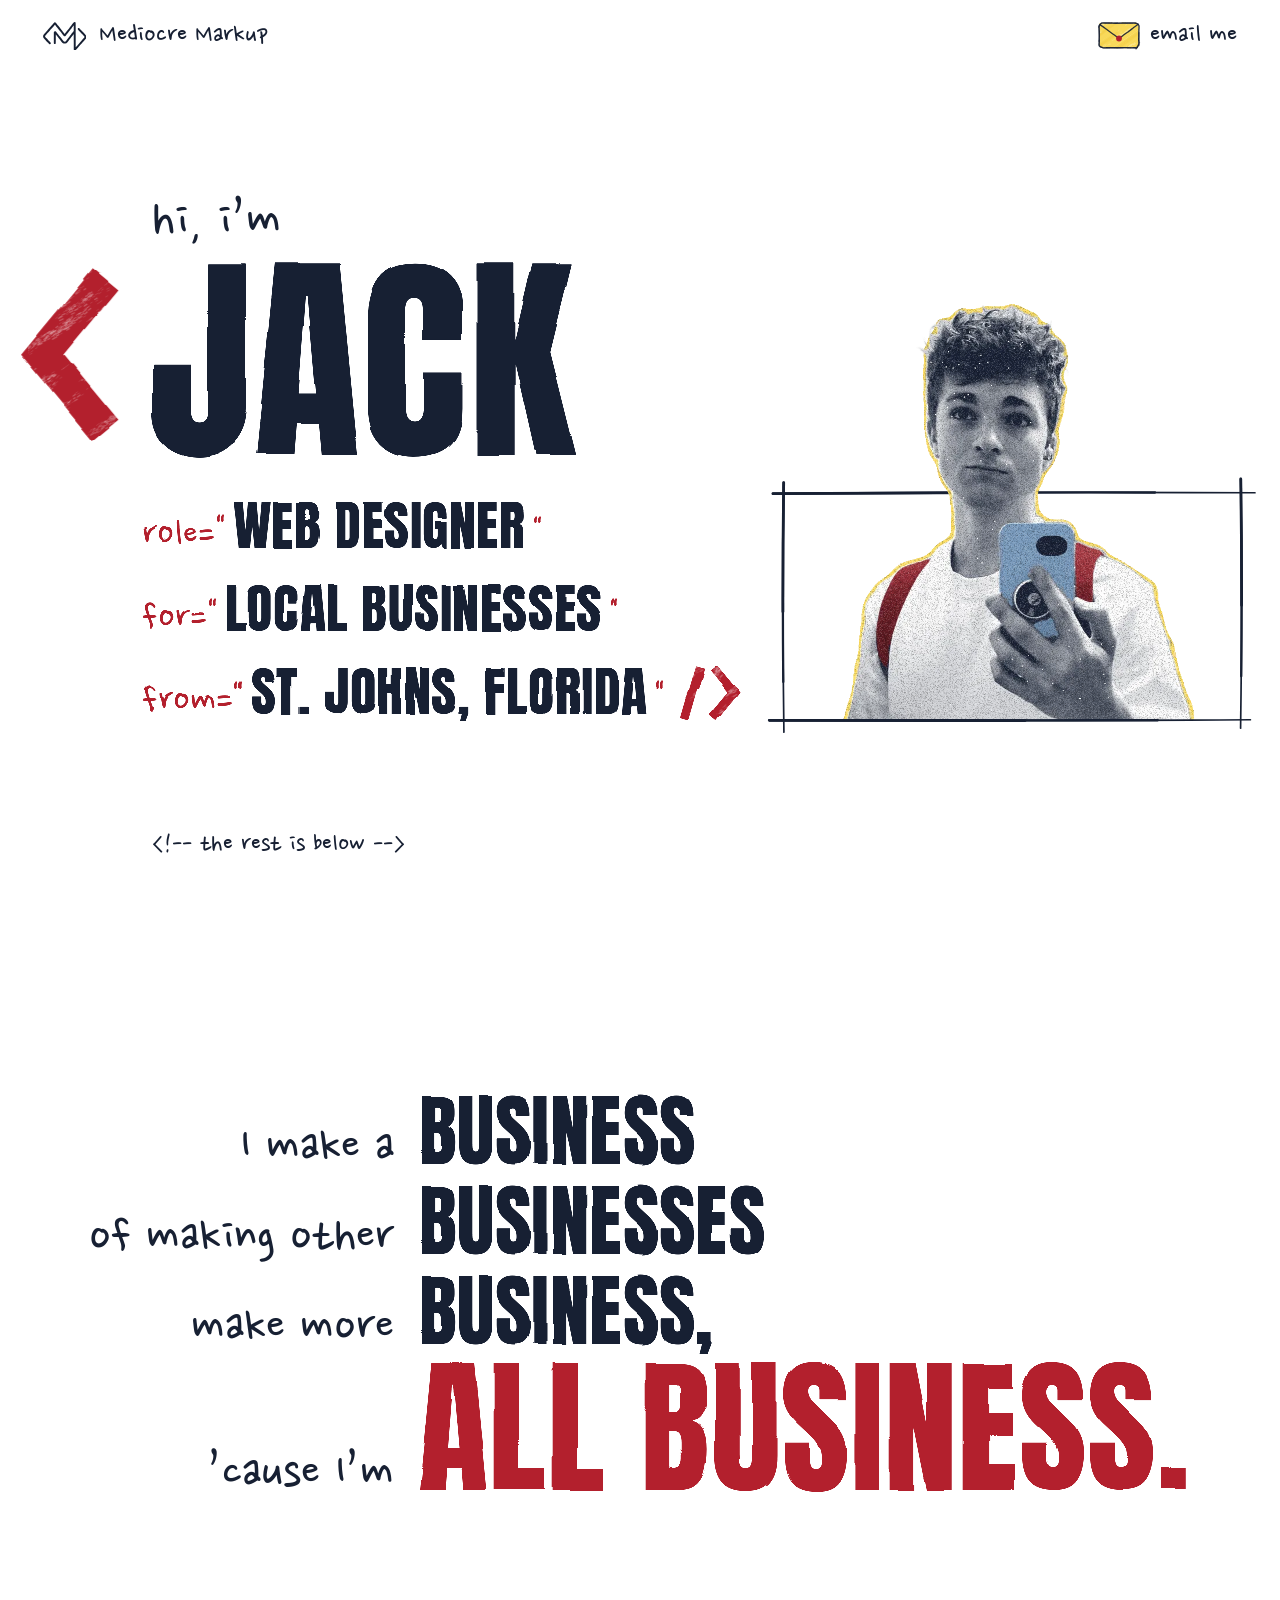
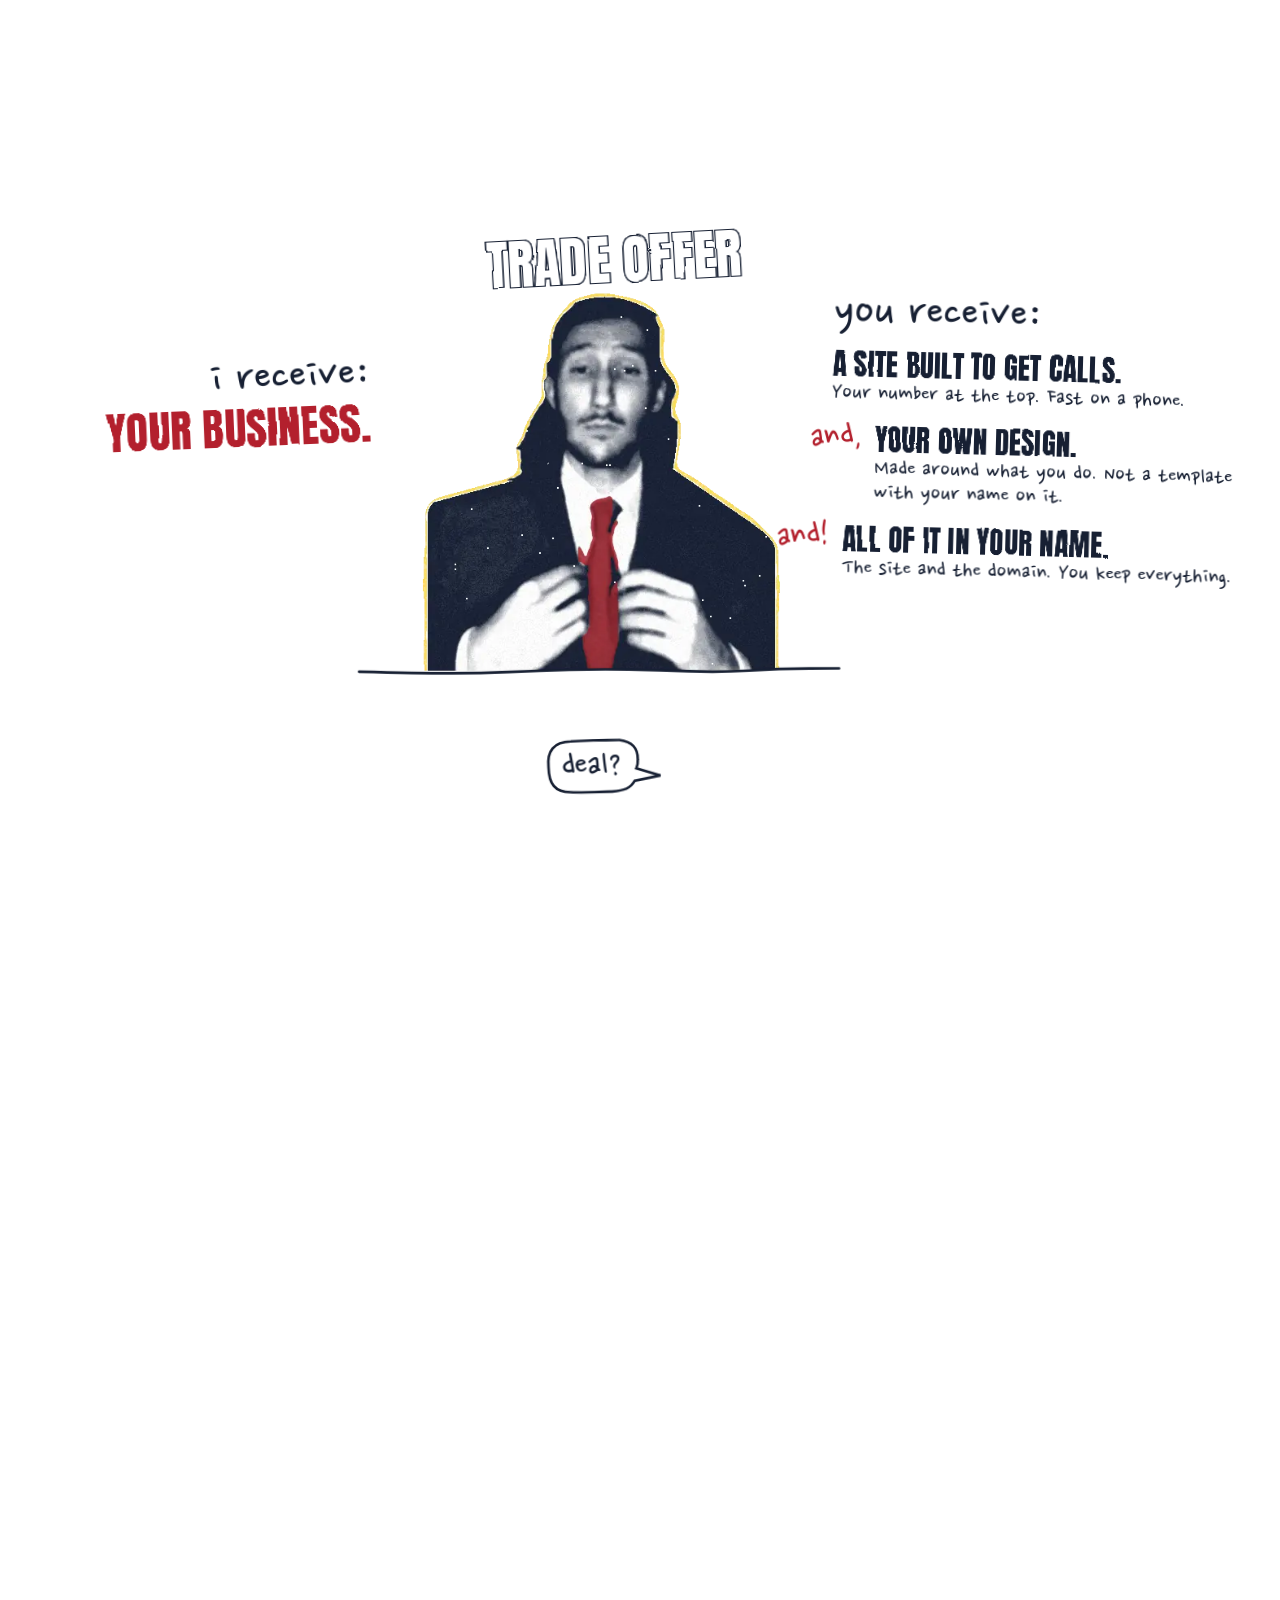
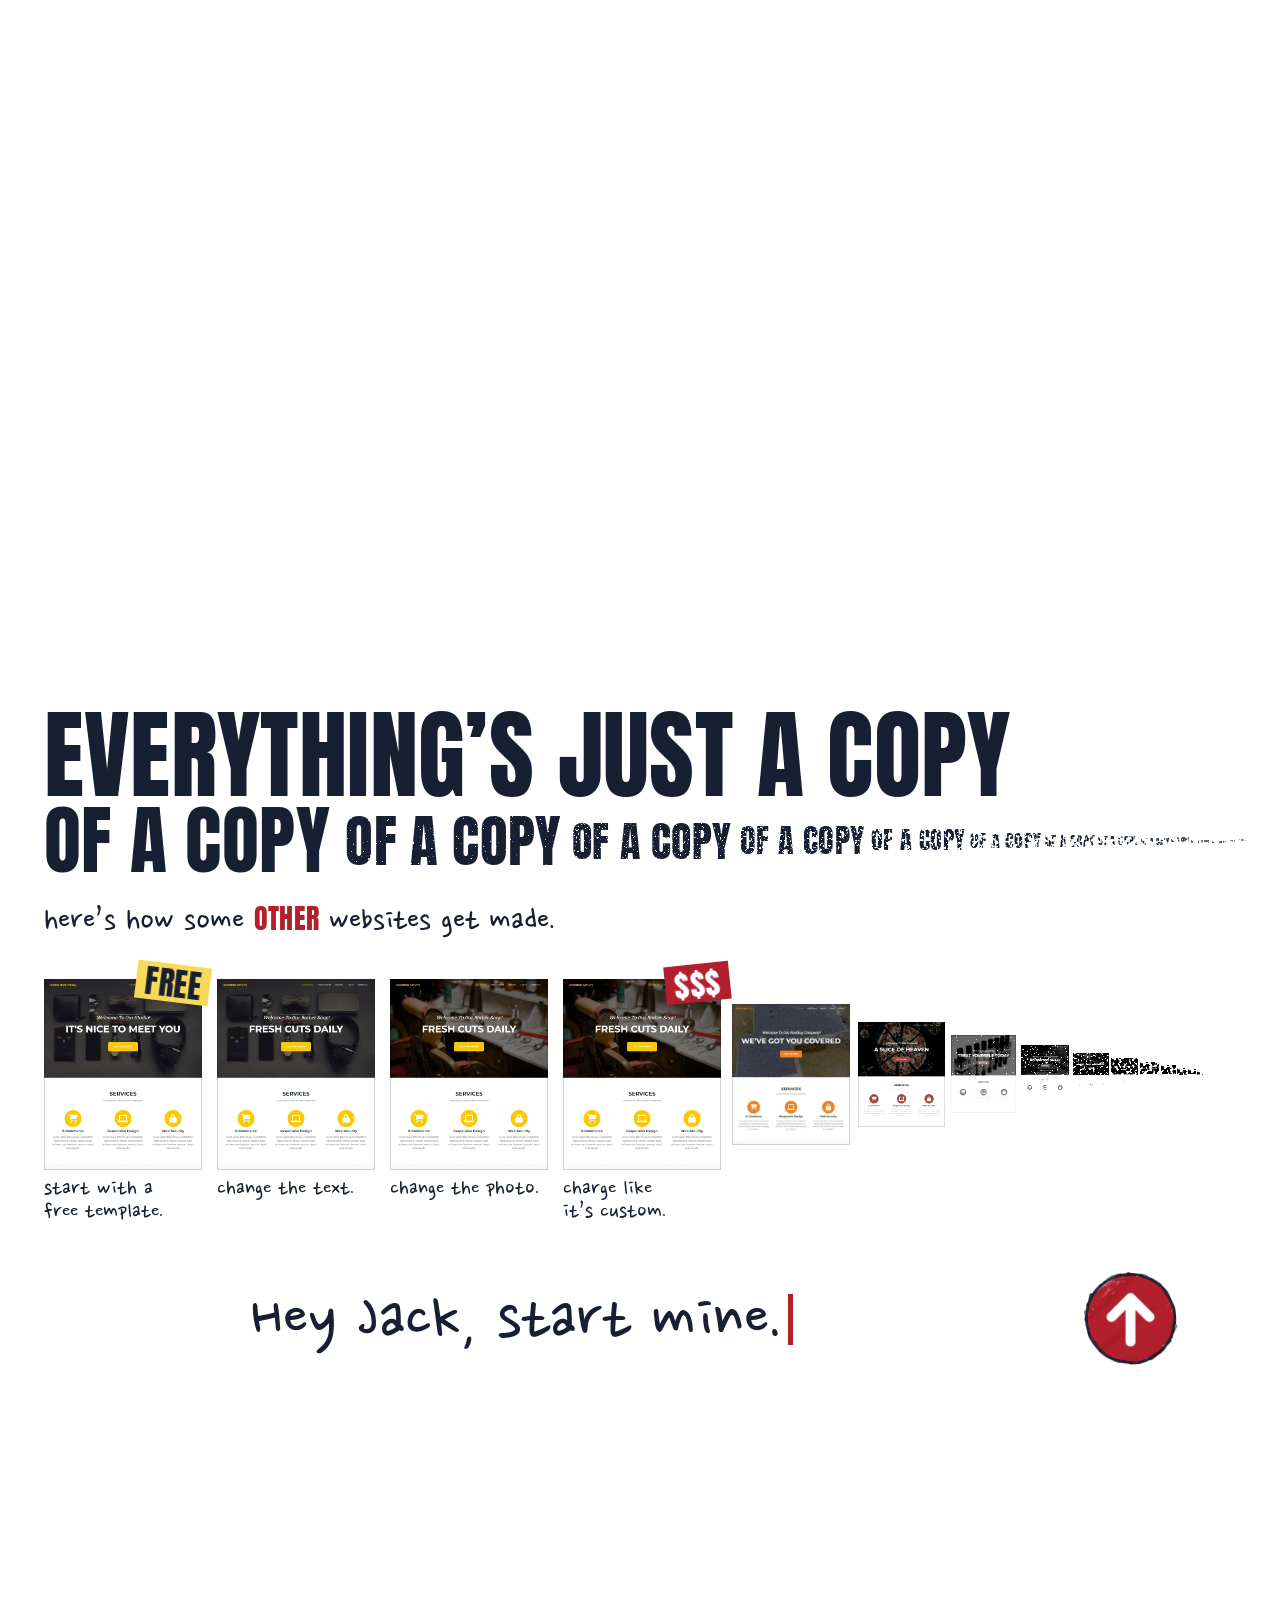
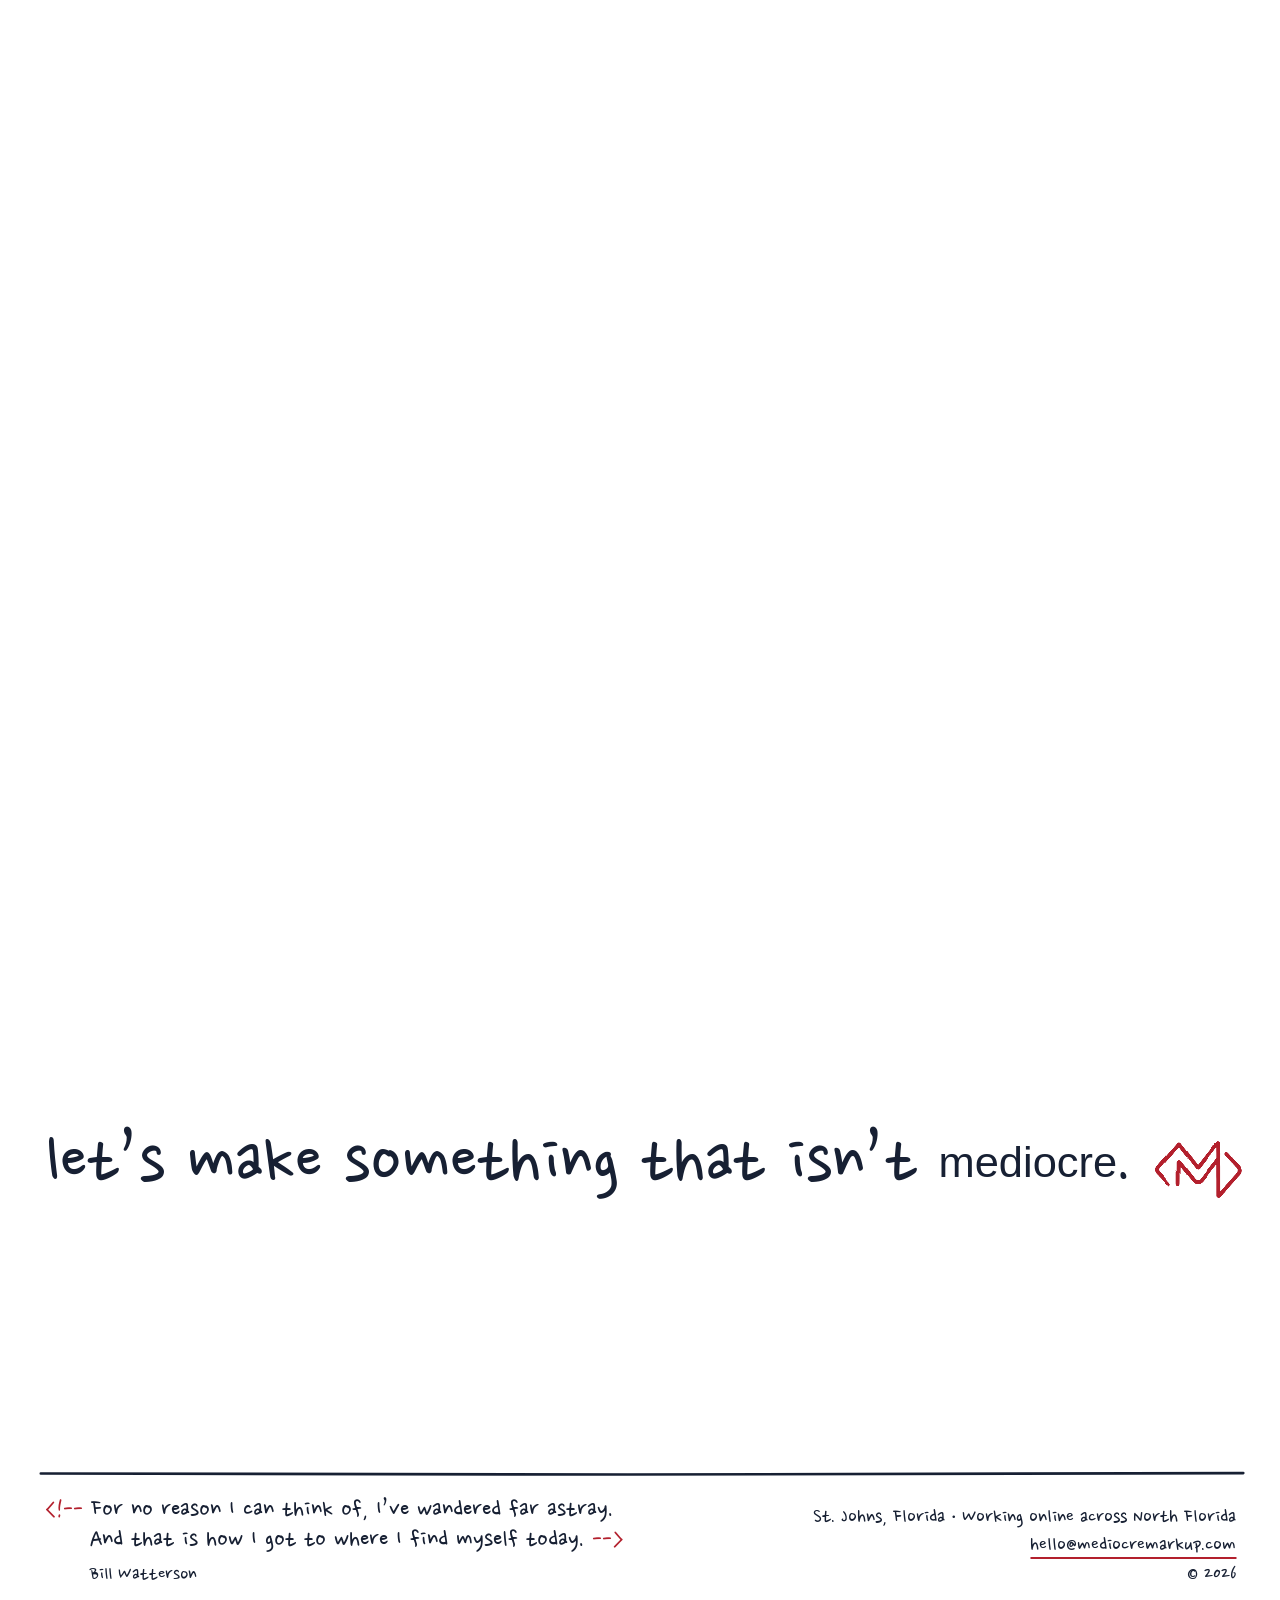
==== index.html @ e02f328e "The phone pushes the copy scene or a pile of templates off; a phone is let go sooner; scuba mask on " ====
<!doctype html>
<!-- Written by tools/build-site.mjs from design/previews/round9-page/. Change the page there and run the tool again; do not edit this file. -->
<html lang="en">
<head>
<meta charset="utf-8">
<meta name="viewport" content="width=device-width, initial-scale=1">
<meta name="theme-color" content="#ffffff">
<link rel="icon" type="image/png" sizes="32x32" href="assets/brand/favicon-32x32.png">
<link rel="icon" type="image/png" sizes="16x16" href="assets/brand/favicon-16x16.png">
<link rel="apple-touch-icon" href="apple-touch-icon.png">
<title>Web Design in St. Johns, FL | Mediocre Markup</title>
<meta name="description" content="I’m Jack, a web designer in St. Johns, FL. I build custom websites for businesses across North Florida, including Fruit Cove, Mandarin and St. Augustine.">
<!-- seo:start · managed by the seo skill: edit seo.config.json and rerun apply.mjs, not these lines -->
<link rel="canonical" href="https://mediocremarkup.com/">
<meta property="og:type" content="website">
<meta property="og:site_name" content="Mediocre Markup">
<meta property="og:title" content="Web Design in St. Johns, FL | Mediocre Markup">
<meta property="og:description" content="I’m Jack, a web designer in St. Johns, FL. I build custom websites for businesses across North Florida, including Fruit Cove, Mandarin and St. Augustine.">
<meta property="og:url" content="https://mediocremarkup.com/">
<meta property="og:locale" content="en_US">
<meta property="og:image" content="https://mediocremarkup.com/assets/brand/share.jpg">
<meta property="og:image:width" content="1200">
<meta property="og:image:height" content="630">
<meta property="og:image:alt" content="The Mediocre Markup logo on blue, with the words: websites for local businesses">
<meta name="twitter:card" content="summary_large_image">
<script type="application/ld+json">
{
  "@context": "https://schema.org",
  "@type": "Organization",
  "@id": "https://mediocremarkup.com/#business",
  "name": "Mediocre Markup",
  "url": "https://mediocremarkup.com/",
  "description": "Mediocre Markup is Jack's one-person web design studio in St. Johns, Florida, building custom websites online for businesses across North Florida.",
  "email": "hello@mediocremarkup.com",
  "address": {
    "@type": "PostalAddress",
    "addressLocality": "St. Johns",
    "addressRegion": "FL",
    "addressCountry": "US"
  },
  "areaServed": [
    "St. Johns, FL",
    "Fruit Cove, FL",
    "Mandarin, Jacksonville, FL",
    "St. Augustine, FL",
    "North Florida"
  ],
  "founder": {
    "@type": "Person",
    "name": "Jack"
  },
  "logo": "https://mediocremarkup.com/assets/brand/logo.png",
  "image": "https://mediocremarkup.com/assets/brand/share.jpg"
}
</script>
<!-- seo:end -->

<script>(function(){var e=document.documentElement;e.classList.add("js");var a=matchMedia("(prefers-reduced-motion: reduce)").matches,t=/[?&]noloader\b/.test(location.search);try{var o=performance.getEntriesByType("navigation")[0];o&&o.type==="back_forward"&&(t=!0),sessionStorage.getItem("mm-noloader")==="1"&&(t=!0)}catch{}var r=!(o&&o.type==="back_forward")&&location.hash.length<2;if(r){try{history.scrollRestoration="manual"}catch{}scrollTo(0,0)}window.mmFresh=r;var s=/[?&]box=([a-z]+)/.exec(location.search);s&&e.setAttribute("data-box",s[1]);var c=/[?&]sketch=([a-z]+)/.exec(location.search);c&&e.setAttribute("data-sketch",c[1]),e.classList.add(a?"calm":"motion"),e.classList.add(!a&&!t?"loading":"ready"),!a&&!t&&e.classList.add("built");var i=document.querySelector('meta[name="theme-color"]');!a&&!t&&setTimeout(function(){window.mmUp||(e.classList.remove("loading"),e.classList.add("ready"),i&&(i.content="#ffffff"))},4e3)})();</script>
<link rel="preload" as="image" href="assets/hero/print/jack-print.webp" fetchpriority="high">
<link rel="preload" as="image" href="assets/hero/print/jack-shadow.webp">
<link rel="preload" as="font" type="font/woff2" href="assets/fonts/anton-latin.woff2" crossorigin>
<link rel="preload" as="font" type="font/woff2" href="assets/fonts/nanum-pen-script-latin.woff2" crossorigin>
<link rel="stylesheet" href="page.css?v=3b7d9b5ecb">
<script src="page.js?v=f39c1eee6c" defer></script>
<script type="application/ld+json">{"@context":"https://schema.org","@type":"WebSite","@id":"https://mediocremarkup.com/#website","url":"https://mediocremarkup.com/","name":"Mediocre Markup","inLanguage":"en-US","publisher":{"@id":"https://mediocremarkup.com/#business"}}</script>
</head>
<body>
<svg class="inks" width="0" height="0" aria-hidden="true" focusable="false"><defs><filter id="cr1" x="-8%" y="-12%" width="116%" height="124%" color-interpolation-filters="sRGB"><feTurbulence type="fractalNoise" baseFrequency=".024" numOctaves="2" seed="3" result="w"/><feDisplacementMap in="SourceGraphic" in2="w" scale="5" xChannelSelector="R" yChannelSelector="G" result="s"/><feImage class="tooth" x="0" y="0" width="220" height="220" preserveAspectRatio="none" result="t"/><feTile in="t" result="tt"/><feComposite in="tt" in2="s" operator="atop"/></filter><filter id="cr2" x="-8%" y="-12%" width="116%" height="124%" color-interpolation-filters="sRGB"><feTurbulence type="fractalNoise" baseFrequency=".024" numOctaves="2" seed="11" result="w"/><feDisplacementMap in="SourceGraphic" in2="w" scale="5" xChannelSelector="R" yChannelSelector="G" result="s"/><feImage class="tooth" x="-83" y="-47" width="220" height="220" preserveAspectRatio="none" result="t"/><feTile in="t" result="tt"/><feComposite in="tt" in2="s" operator="atop"/></filter><filter id="cr3" x="-8%" y="-12%" width="116%" height="124%" color-interpolation-filters="sRGB"><feTurbulence type="fractalNoise" baseFrequency=".024" numOctaves="2" seed="21" result="w"/><feDisplacementMap in="SourceGraphic" in2="w" scale="5" xChannelSelector="R" yChannelSelector="G" result="s"/><feImage class="tooth" x="-151" y="-112" width="220" height="220" preserveAspectRatio="none" result="t"/><feTile in="t" result="tt"/><feComposite in="tt" in2="s" operator="atop"/></filter><filter id="pm1" x="-4%" y="-12%" width="108%" height="124%" color-interpolation-filters="sRGB"><feTurbulence type="fractalNoise" baseFrequency=".024" numOctaves="1" seed="71" result="w"/><feDisplacementMap in="SourceGraphic" in2="w" scale="3.2" xChannelSelector="R" yChannelSelector="G" result="d"/><feGaussianBlur in="d" stdDeviation=".42" result="b"/><feComponentTransfer in="b"><feFuncA type="linear" slope="2" intercept="-.5"/></feComponentTransfer></filter><filter id="pm2" x="-4%" y="-12%" width="108%" height="124%" color-interpolation-filters="sRGB"><feTurbulence type="fractalNoise" baseFrequency=".024" numOctaves="1" seed="83" result="w"/><feDisplacementMap in="SourceGraphic" in2="w" scale="3.2" xChannelSelector="R" yChannelSelector="G" result="d"/><feGaussianBlur in="d" stdDeviation=".42" result="b"/><feComponentTransfer in="b"><feFuncA type="linear" slope="2" intercept="-.5"/></feComponentTransfer></filter><filter id="pm3" x="-4%" y="-12%" width="108%" height="124%" color-interpolation-filters="sRGB"><feTurbulence type="fractalNoise" baseFrequency=".024" numOctaves="1" seed="97" result="w"/><feDisplacementMap in="SourceGraphic" in2="w" scale="3.2" xChannelSelector="R" yChannelSelector="G" result="d"/><feGaussianBlur in="d" stdDeviation=".42" result="b"/><feComponentTransfer in="b"><feFuncA type="linear" slope="2" intercept="-.5"/></feComponentTransfer></filter><filter id="pn1" x="-6%" y="-10%" width="112%" height="120%" color-interpolation-filters="sRGB"><feTurbulence type="fractalNoise" baseFrequency=".013" numOctaves="1" seed="31" result="w"/><feDisplacementMap in="SourceGraphic" in2="w" scale="7" xChannelSelector="R" yChannelSelector="G" result="d"/><feGaussianBlur in="d" stdDeviation=".55" result="b"/><feComponentTransfer in="b"><feFuncA type="linear" slope="2.2" intercept="-.6"/></feComponentTransfer></filter><filter id="pn2" x="-6%" y="-10%" width="112%" height="120%" color-interpolation-filters="sRGB"><feTurbulence type="fractalNoise" baseFrequency=".013" numOctaves="1" seed="47" result="w"/><feDisplacementMap in="SourceGraphic" in2="w" scale="7" xChannelSelector="R" yChannelSelector="G" result="d"/><feGaussianBlur in="d" stdDeviation=".55" result="b"/><feComponentTransfer in="b"><feFuncA type="linear" slope="2.2" intercept="-.6"/></feComponentTransfer></filter><filter id="pn3" x="-6%" y="-10%" width="112%" height="120%" color-interpolation-filters="sRGB"><feTurbulence type="fractalNoise" baseFrequency=".013" numOctaves="1" seed="59" result="w"/><feDisplacementMap in="SourceGraphic" in2="w" scale="7" xChannelSelector="R" yChannelSelector="G" result="d"/><feGaussianBlur in="d" stdDeviation=".55" result="b"/><feComponentTransfer in="b"><feFuncA type="linear" slope="2.2" intercept="-.6"/></feComponentTransfer></filter><filter id="g1" x="-3%" y="-12%" width="106%" height="124%" color-interpolation-filters="sRGB"><feTurbulence type="fractalNoise" baseFrequency=".6" numOctaves="2" seed="4" result="n"/><feColorMatrix in="n" type="matrix" values="0 0 0 0 0 0 0 0 0 0 0 0 0 0 0 12 0 0 0 -8.7" result="m"/><feComposite in="SourceGraphic" in2="m" operator="out"/></filter><filter id="g2" x="-3%" y="-12%" width="106%" height="124%" color-interpolation-filters="sRGB"><feTurbulence type="fractalNoise" baseFrequency=".52" numOctaves="2" seed="9" result="n"/><feColorMatrix in="n" type="matrix" values="0 0 0 0 0 0 0 0 0 0 0 0 0 0 0 12 0 0 0 -7.9" result="m"/><feComposite in="SourceGraphic" in2="m" operator="out"/></filter><filter id="g3" x="-3%" y="-12%" width="106%" height="124%" color-interpolation-filters="sRGB"><feTurbulence type="fractalNoise" baseFrequency=".45" numOctaves="2" seed="15" result="n"/><feColorMatrix in="n" type="matrix" values="0 0 0 0 0 0 0 0 0 0 0 0 0 0 0 12 0 0 0 -7.2" result="m"/><feComposite in="SourceGraphic" in2="m" operator="out"/></filter><filter id="g4" x="-3%" y="-12%" width="106%" height="124%" color-interpolation-filters="sRGB"><feTurbulence type="fractalNoise" baseFrequency=".38" numOctaves="2" seed="22" result="n"/><feColorMatrix in="n" type="matrix" values="0 0 0 0 0 0 0 0 0 0 0 0 0 0 0 12 0 0 0 -6.6" result="m"/><feComposite in="SourceGraphic" in2="m" operator="out"/></filter><filter id="g5" x="-3%" y="-12%" width="106%" height="124%" color-interpolation-filters="sRGB"><feTurbulence type="fractalNoise" baseFrequency=".32" numOctaves="2" seed="30" result="n"/><feColorMatrix in="n" type="matrix" values="0 0 0 0 0 0 0 0 0 0 0 0 0 0 0 12 0 0 0 -6.0" result="m"/><feComposite in="SourceGraphic" in2="m" operator="out"/></filter><filter id="g6" x="-3%" y="-12%" width="106%" height="124%" color-interpolation-filters="sRGB"><feTurbulence type="fractalNoise" baseFrequency=".27" numOctaves="2" seed="37" result="n"/><feColorMatrix in="n" type="matrix" values="0 0 0 0 0 0 0 0 0 0 0 0 0 0 0 12 0 0 0 -5.4" result="m"/><feComposite in="SourceGraphic" in2="m" operator="out"/></filter></defs></svg>
<div class="loader" hidden aria-hidden="true">
  <div class="ld-sketch"></div>
  <div class="ld-blank"></div>
</div>
<svg class="ld-edge" aria-hidden="true" focusable="false"><path/><path/></svg>

<header class="bar">
  <a class="brand" href="#top" aria-label="Mediocre Markup"><svg class="mark" viewBox="-1 -2 1151 757" aria-hidden="true" focusable="false"><path fill="currentColor" fill-rule="evenodd" d="M 824.7 1.9 C 817.2 4.8, 811.3 8.7, 807.5 13.2 C 804.4 17.0, 789.5 35.8, 761.6 71 C 756.6 77.3, 749.6 86.3, 746.0 91 C 742.4 95.6, 733.4 107.1, 726.0 116.5 C 718.5 125.9, 707.5 140.0, 701.5 147.9 C 691.1 161.3, 648.0 216.7, 605.9 270.6 C 595.6 283.7, 584.2 298.6, 580.4 303.7 C 573.3 313.1, 569.8 315.3, 568.2 311.2 C 567.9 310.2, 556.0 294.6, 541.9 276.5 C 527.8 258.3, 513.6 240.0, 510.3 235.8 C 507.1 231.6, 498.2 220.1, 490.5 210.3 C 482.8 200.6, 475.6 191.4, 474.5 189.9 C 473.4 188.4, 469.5 183.4, 465.9 178.8 C 454.8 164.6, 421.2 121.5, 404.5 100 C 395.7 88.7, 382.0 71.4, 373.9 61.5 C 365.9 51.6, 354.8 37.4, 349.3 29.9 C 338.2 15.0, 335.0 11.8, 327.1 8.2 C 322.6 6.1, 320.7 5.8, 315.1 6.2 C 303.5 7.0, 301.1 9.0, 273.5 40 C 265.9 48.5, 256.5 59.1, 252.5 63.5 C 245.8 70.9, 222.0 97.8, 210.5 111.0 C 207.7 114.1, 199.8 123.1, 193 131.0 C 186.1 138.8, 173.0 153.6, 164 163.8 C 140.2 190.4, 137.8 193.1, 123.5 209.5 C 116.3 217.6, 106.4 228.8, 101.5 234.4 C 87.0 250.5, 61.0 280.1, 35.4 309.6 C 6.2 343.2, 0.0 356.3, 1.3 381 C 2.4 403.1, 8.1 415.4, 25.9 434.3 C 29.6 438.2, 50.7 460.8, 72.9 484.5 C 95.1 508.1, 115.6 529.9, 118.4 533.0 C 150.6 568.1, 164.5 582.1, 169.8 584.7 C 186.7 593.0, 205.3 582.2, 206.6 563.5 C 207.3 554.3, 204.1 548.7, 189.9 534.2 C 183.6 527.7, 166.9 510.1, 152.8 495 C 138.7 479.8, 111.8 451.0, 93.1 431 C 54.7 389.9, 53.5 388.2, 53.5 376.5 C 53.5 371.2, 54.0 368.3, 55.7 365 C 57 362.5, 69.0 348.1, 82.5 333 C 96.0 317.8, 112.8 299.0, 119.8 291.0 C 126.7 283.1, 152.4 254.1, 176.9 226.5 C 201.3 199.0, 229.2 167.5, 238.8 156.5 C 256.8 135.9, 263.7 128.1, 282.0 107.4 C 287.8 100.8, 297.1 90.0, 302.7 83.3 C 308.4 76.6, 313.4 70.8, 313.9 70.5 C 315.7 69.4, 317.5 71.2, 326.0 82.5 C 343.9 106.1, 354.1 119.4, 372.5 142.5 C 383.0 155.7, 394.4 170.3, 398.0 175 C 401.5 179.6, 408.0 188.0, 412.4 193.6 C 424.4 208.7, 445.5 235.5, 458.6 252.5 C 465.0 260.7, 474.4 272.6, 479.3 279 C 484.3 285.3, 489.9 292.5, 491.9 295.1 C 511.7 320.8, 545.6 363.2, 548.6 366.1 C 560.9 378.0, 581.5 378.7, 594.6 367.6 C 596.3 366.1, 603.6 357.2, 610.8 347.7 C 631.6 320.3, 635.3 315.6, 650.9 296 C 663.0 280.6, 681.6 256.7, 690.4 245.1 C 691.5 243.6, 699.3 233.7, 707.8 223 C 716.2 212.2, 725.0 201.0, 727.3 198.1 C 735.5 187.5, 742.7 178.2, 755.6 162 C 777 135.0, 797.1 109.0, 803.8 99.7 C 807.3 94.9, 810.7 91.0, 811.3 91.0 C 812.2 91.0, 812.5 110.3, 812.5 164.2 L 812.5 237.5 806.4 244.5 C 803.1 248.3, 793.2 260.7, 784.5 272 C 764.9 297.1, 746.6 320.4, 740.1 328.5 C 737.5 331.8, 727.1 345.0, 717.0 358 C 707.0 370.9, 697.3 383.3, 695.6 385.5 C 693.8 387.7, 686.1 397.6, 678.5 407.5 C 643.3 453.1, 638.8 458.9, 618.4 484.5 C 593.1 516.3, 590.4 518.3, 572 518.4 C 559.6 518.4, 552.6 515.9, 545.1 508.6 C 541.5 505.2, 523.6 482.8, 502.8 455.8 C 497.7 449.1, 473.6 418.3, 452.3 391.3 C 444.0 380.8, 432.7 366.3, 427.2 359.3 C 421.8 352.2, 405.9 331.8, 392.0 314 C 378.0 296.1, 361.7 275.1, 355.8 267.3 C 342.8 250.4, 338.1 245.9, 330.6 243.1 C 314.1 236.9, 296.6 243.3, 289 258.4 L 285.5 265.2 285.1 410.3 C 284.9 513.6, 285.1 556.9, 285.9 560.6 C 287.5 567.6, 292.0 574.4, 297.6 578.0 C 301.9 580.7, 303.1 581, 310.7 581 C 323.1 581, 330.1 576.4, 335.3 565.0 C 337.4 560.5, 337.5 560.1, 337.7 445.5 C 337.8 377.9, 338.2 330.3, 338.8 329.7 C 339.3 329.2, 340.5 329.9, 341.8 331.6 C 343.0 333.2, 348.6 340.6, 354.2 348.1 C 359.9 355.6, 371.4 370.6, 380 381.5 C 388.5 392.4, 397.5 403.8, 400 407.0 C 402.4 410.2, 409.7 419.4, 416.1 427.6 C 458.7 481.9, 475.5 503.4, 486.7 518 C 503.8 540.2, 517.9 554.2, 528.5 559.6 C 543.7 567.5, 550.6 569.2, 567.5 569.7 C 586.2 570.2, 596.7 568.2, 610.6 561.5 C 627.6 553.2, 632.9 547.8, 666.6 505.3 C 690.7 474.8, 696.2 467.9, 705.7 455.2 C 711.0 448.2, 722.4 433.5, 731.2 422.5 C 755.1 392.4, 755.0 392.5, 767.1 377 C 773.3 369.0, 784.9 354.1, 792.8 344 C 800.8 333.8, 808.0 324.2, 808.9 322.7 C 809.7 321.2, 810.9 320.0, 811.5 320.0 C 812.1 320.0, 812.5 388.9, 812.6 524.7 C 812.6 717.5, 812.8 729.7, 814.4 733.5 C 821.4 749.4, 837.9 756.7, 853.7 750.8 C 858.3 749.1, 861.2 746.9, 868.0 740.1 C 876.1 732.0, 910.2 693.4, 937.8 661 C 952.2 644.2, 968.2 625.7, 983.6 608.0 C 989.6 601.2, 1000.8 588.3, 1008.5 579.4 C 1022.7 563.0, 1030.9 553.7, 1080.5 498.1 C 1132.6 439.5, 1130.8 441.6, 1136.9 431.0 C 1147.2 413.3, 1150.4 394.1, 1146.1 376.9 C 1141.8 360.0, 1135.3 350.2, 1109.8 322.8 C 1084.7 295.7, 1042.3 250.3, 1024.5 231.4 C 1006.3 212.2, 972.6 175.9, 966.2 168.8 C 953.8 155.1, 936.9 153.5, 925.7 165.0 C 922.3 168.6, 920.6 171.4, 919.4 175.6 C 915.9 187.6, 919.2 194.8, 937.0 213.4 C 943.8 220.6, 955.3 232.8, 962.5 240.5 C 982.0 261.4, 1038.3 321.3, 1063.9 348.3 C 1076.3 361.4, 1087.7 373.9, 1089.2 376.0 C 1097.8 388.0, 1096.7 402.6, 1086.2 415.1 C 1080.5 421.8, 1062.8 441.9, 1022 487.9 C 958.7 559.2, 937.4 583.5, 925.3 597.9 C 921.4 602.6, 914.2 611.0, 909.3 616.5 C 904.5 622.1, 892.9 635.2, 883.6 645.8 C 874.4 656.3, 866.1 665, 865.3 665 C 864.0 665, 863.9 625.3, 864.0 345.2 C 864.2 -3.3, 864.6 22.8, 858.6 12.6 C 852.7 2.5, 836.6 -2.5, 824.7 1.9"/></svg><span class="brand-name">Mediocre Markup</span></a>
  <a class="mail link" href="mailto:hello@mediocremarkup.com?subject=Free%20look%20at%20my%20site&amp;body=Hi%20Jack%2C%0A%0AMy%20business%3A%20%0AMy%20website%20(if%20I%20have%20one)%3A%20%0A">email me</a>
</header>

<main id="top">
  <section class="hero" data-scene>
    <div class="stage">
      <svg class="bracket b-open" viewBox="0 0 54 100" aria-hidden="true" focusable="false"><polyline points="48,3 9,50 48,97"/></svg>
      <h1 class="name"><span class="hi">hi, i’m</span> <span class="win"><span class="lt" style="--n:0">J</span><span class="lt" style="--n:1">a</span><span class="lt" style="--n:2">c</span><span class="lt" style="--n:3">k</span></span><span class="lede"> <span class="pre">i build</span> <span class="big"><span class="bl" style="--n:0">websites</span> <span class="bl" style="--n:1">for local</span> <span class="bl" style="--n:2">businesses</span></span> <span class="post"><span class="pl">in St. Johns,</span> <span class="pl">Florida.</span></span></span></h1>
      <ul class="attrs">
        <li style="--n:0"><span class="k" aria-hidden="true">role=</span><span class="q" aria-hidden="true">"</span><span class="v">web designer</span><span class="q" aria-hidden="true">"</span></li>
        <li style="--n:1"><span class="k" aria-hidden="true">for=</span><span class="q" aria-hidden="true">"</span><span class="v" data-swap="personal brands|your portfolio|local artists|side hustles">local businesses</span><span class="q" aria-hidden="true">"</span></li>
        <li style="--n:2"><span class="k" aria-hidden="true">from=</span><span class="q" aria-hidden="true">"</span><span class="v">St. Johns, Florida</span><span class="q" aria-hidden="true">"</span><span class="shut" aria-hidden="true"><svg class="bracket b-slash" viewBox="0 0 40 100" aria-hidden="true" focusable="false"><line x1="34" y1="1" x2="6" y2="99"/></svg><svg class="bracket b-gt" viewBox="0 0 54 100" aria-hidden="true" focusable="false"><polyline points="6,3 45,50 6,97"/></svg></span></li>
      </ul>
      <div class="pair">
        <span class="below" aria-hidden="true"><span class="bw"><span>the rest</span> <span>is below</span></span><svg class="pen" viewBox="0 0 60 140" focusable="false"><path class="sh" pathLength="1" data-boil d="M34 7C41 48 23 86 30 129"/><path class="hd" pathLength="1" data-boil d="M43.3 106.7C38.3 113.8 33.9 121.2 30 129C23 123.8 16.4 118.2 10.3 112"/></svg></span>
        <span class="frame" aria-hidden="true"><span class="fr-cr"></span><svg class="fr-ln fr-back" viewBox="0 0 100 100" preserveAspectRatio="none" focusable="false"><g class="h"><path d="M-2.2 0.3Q48 -0.5 103 -0.1"/><path class="m" d="M-2.2 0.3Q37.96 -0.34 81.19 -0.21"/><path class="hv" d="M-2.2 0.3Q23.9 -0.12 51.31 -0.21"/><path d="M0.15 -4.6Q-0.22 50 0.2 105.6"/><path class="m" d="M0.15 -4.6Q-0.15 39.08 0.06 83.4"/><path class="hv" d="M0.15 -4.6Q-0.04 23.79 -0.02 52.45"/><path d="M99.9 -6.2Q100.28 46 99.86 103.8"/><path class="m" d="M99.9 -6.2Q100.2 35.56 100 80.9"/><path class="hv" d="M99.9 -6.2Q100.1 20.94 100.08 49.6"/><path class="x" d="M-0.9 -1.2Q49 51.4 100.7 100.9"/><path class="x" d="M101 -0.8Q51.3 48.8 -0.7 101"/></g><g class="h"><path d="M-3.1 -0.2Q53 0.35 102.1 0.25"/><path class="m" d="M-3.1 -0.2Q44.02 0.26 86.21 0.27"/><path class="hv" d="M-3.1 -0.2Q29.44 0.12 59.62 0.22"/><path d="M-0.12 -3.6Q0.2 46 -0.05 104.2"/><path class="m" d="M-0.12 -3.6Q0.15 38.06 0.02 85.8"/><path class="hv" d="M-0.12 -3.6Q0.07 25.17 0.06 56.83"/><path d="M100.16 -5Q99.8 53 100.1 105.2"/><path class="m" d="M100.16 -5Q99.86 43.72 100.02 88.35"/><path class="hv" d="M100.16 -5Q99.95 28.64 99.96 60.33"/><path class="x" d="M0.5 0.7Q51.2 48.5 99.2 99.3"/><path class="x" d="M99.4 0.9Q48.6 50.8 0.8 99"/></g><g class="h"><path d="M-2.6 0.1Q45 0.5 103.6 -0.35"/><path class="m" d="M-2.6 0.1Q34.53 0.41 78.35 -0.04"/><path class="hv" d="M-2.6 0.1Q21.2 0.3 47.75 0.19"/><path d="M0.22 -5.4Q0 54 -0.18 104.9"/><path class="m" d="M0.22 -5.4Q0.05 40.93 -0.1 82.09"/><path class="hv" d="M0.22 -5.4Q0.11 24.3 0.01 51.88"/><path d="M99.8 -4.2Q100.1 49 100.2 103.3"/><path class="m" d="M99.8 -4.2Q100.03 37.3 100.15 79.46"/><path class="hv" d="M99.8 -4.2Q99.95 22.4 100.05 49.28"/><path class="x" d="M-0.4 0.3Q50.6 51.2 101 99.6"/><path class="x" d="M100.3 -1Q49.8 48.7 -1 100.4"/></g></svg></span>
        <div class="who">
          <img class="cut" src="assets/hero/print/jack-print.webp" width="728" height="1302" alt="Jack taking a mirror selfie, printed like a black-and-white photocopy: a white T-shirt, his backpack's straps coloured in red, his phone in a pale blue">
          <canvas class="cut grain" aria-hidden="true"></canvas>
          <svg class="cut pen mask" viewBox="0 0 728 1302" aria-hidden="true" focusable="false"><path class="mk-st" data-boil d="M423 208L466 196"/><path class="mk-st" data-boil d="M244 204L234 202"/><path class="mk-tb" pathLength="1" data-boil d="M352 311C392 326 446 318 452 268L480 34"/><path class="mk-mp" data-boil d="M320 306L352 311"/><g transform="translate(333.5 217) rotate(7)"><path class="mk-gl" d="M-70 -44C-23 -48 23 -48 70 -44C83 -43 90 -35 91 -22L89 14C88 27 80 34 66 35L-66 35C-80 34 -88 27 -89 14L-91 -22C-90 -35 -83 -43 -70 -44Z"/><path class="mk-sh" d="M-66 -24L-48 -34M-54 -8L-22 -30"/><path class="mk-fr" pathLength="1" data-boil d="M-72 -43C-24 -49 22 -48 69 -45C83 -44 90 -36 91 -23L89 13C88 27 80 34 66 35L32 35C24 36 26 66 5 66C-17 67 -15 36 -24 35L-65 36C-80 35 -87 28 -89 14L-91 -21C-91 -36 -84 -43 -66 -45"/></g><g transform="translate(481 20)"><g class="bb" style="--n:0.9;--d:1"><path d="M10 0C10 5.5 5.5 10 0 10C-5.5 10 -10 5.5 -10 0C-10 -5.5 -5.5 -10 0 -10C5.5 -10 10 -5.5 10 0Z"/><path class="gl" d="M-5.6 -2.4C-5 -5 -3.2 -6.4 -.6 -6.6"/></g><g class="bb" style="--n:1.25;--d:-1"><path d="M10 0C10 5.5 5.5 10 0 10C-5.5 10 -10 5.5 -10 0C-10 -5.5 -5.5 -10 0 -10C5.5 -10 10 -5.5 10 0Z"/><path class="gl" d="M-5.6 -2.4C-5 -5 -3.2 -6.4 -.6 -6.6"/></g><g class="bb" style="--n:0.7;--d:1"><path d="M10 0C10 5.5 5.5 10 0 10C-5.5 10 -10 5.5 -10 0C-10 -5.5 -5.5 -10 0 -10C5.5 -10 10 -5.5 10 0Z"/><path class="gl" d="M-5.6 -2.4C-5 -5 -3.2 -6.4 -.6 -6.6"/></g><g class="bb" style="--n:1.05;--d:-1"><path d="M10 0C10 5.5 5.5 10 0 10C-5.5 10 -10 5.5 -10 0C-10 -5.5 -5.5 -10 0 -10C5.5 -10 10 -5.5 10 0Z"/><path class="gl" d="M-5.6 -2.4C-5 -5 -3.2 -6.4 -.6 -6.6"/></g><g class="bb" style="--n:0.85;--d:1"><path d="M10 0C10 5.5 5.5 10 0 10C-5.5 10 -10 5.5 -10 0C-10 -5.5 -5.5 -10 0 -10C5.5 -10 10 -5.5 10 0Z"/><path class="gl" d="M-5.6 -2.4C-5 -5 -3.2 -6.4 -.6 -6.6"/></g></g></svg>
        </div>
        <svg class="fr-ln fr-front" viewBox="0 0 100 100" preserveAspectRatio="none" aria-hidden="true" focusable="false"><g class="h"><path d="M-3 100.35Q52 100.7 102 100.1"/><path class="m" d="M-3 100.35Q41 100.63 81.8 100.3"/><path class="hv" d="M-3 100.35Q25.6 100.53 52.85 100.46"/></g><g class="h"><path d="M-2.1 100.15Q46 100.05 103.1 100.5"/><path class="m" d="M-2.1 100.15Q38.3 100.07 85.06 100.37"/><path class="hv" d="M-2.1 100.15Q25.8 100.09 56.72 100.22"/></g><g class="h"><path d="M-3.6 100.3Q50 100.6 101.6 100.25"/><path class="m" d="M-3.6 100.3Q38.21 100.53 78.8 100.37"/><path class="hv" d="M-3.6 100.3Q23.2 100.45 49.5 100.44"/></g></svg>
      </div>
      <div class="hill" aria-hidden="true"><svg viewBox="0 0 1000 100" preserveAspectRatio="none" focusable="false"><g class="h"><path class="pp" d="M-1600 62C-900 54-300 70 80 58C240 52 360 66 520 60C660 55 760 44 900 52C980 57 1060 62 1200 56C1500 46 2000 66 2600 56V160H-1600Z"/><path class="ln" d="M-1600 62C-900 54-300 70 80 58C240 52 360 66 520 60C660 55 760 44 900 52C980 57 1060 62 1200 56C1500 46 2000 66 2600 56"/></g><g class="h"><path class="pp" d="M-1600 58C-900 66-300 56 90 62C230 64 380 54 510 56C650 58 770 50 890 56C990 60 1070 52 1210 60C1500 54 2000 60 2600 62V160H-1600Z"/><path class="ln" d="M-1600 58C-900 66-300 56 90 62C230 64 380 54 510 56C650 58 770 50 890 56C990 60 1070 52 1210 60C1500 54 2000 60 2600 62"/></g><g class="h"><path class="pp" d="M-1600 64C-900 58-300 62 70 55C250 58 350 62 530 64C670 52 750 48 910 49C970 54 1050 66 1190 58C1500 60 2000 54 2600 59V160H-1600Z"/><path class="ln" d="M-1600 64C-900 58-300 62 70 55C250 58 350 62 530 64C670 52 750 48 910 49C970 54 1050 66 1190 58C1500 60 2000 54 2600 59"/></g></svg></div>
      <p class="note" aria-hidden="true">&lt;!-- the rest is below --&gt;</p>
    </div>
  </section>

  <section class="creed" id="business">
    <div class="creed-in">
      <p class="why"><span class="row" style="--n:0"><span class="p">I make a</span> <b>business</b></span> <span class="row" style="--n:1"><span class="p">of making other</span> <b>businesses</b></span> <span class="row" style="--n:2"><span class="p">make more</span> <b>business,</b></span> <span class="row" style="--n:3"><span class="p">’cause I’m</span></span></p>
      <h2 class="caps biz-h" id="all-business">All business.</h2>
    </div>
  </section>

  <section class="sec biz" id="offer">
    <div class="act">
    <div class="film">
    <div class="trade">
      <h3 class="stamp caps"><svg class="warn" viewBox="0 0 40 36" aria-hidden="true" focusable="false"><path d="M20 1.5 39 34.5H1Z"/><path class="bang" d="M17.9 12h4.2l-.8 11.4h-2.6ZM20 25.6a2.3 2.3 0 1 1 0 4.6 2.3 2.3 0 0 1 0-4.6Z"/></svg><span>Trade offer</span><svg class="warn" viewBox="0 0 40 36" aria-hidden="true" focusable="false"><path d="M20 1.5 39 34.5H1Z"/><path class="bang" d="M17.9 12h4.2l-.8 11.4h-2.6ZM20 25.6a2.3 2.3 0 1 1 0 4.6 2.3 2.3 0 0 1 0-4.6Z"/></svg></h3>
      <div class="dude"><span class="shot"><span class="reel"><img src="assets/meme/trade-print-472.webp" width="5192" height="988" loading="lazy" alt="A man in a suit, printed like a black-and-white photocopy and cut out, his tie coloured in red, rubbing his hands together: the trade offer meme"></span></span><svg class="fr-ln fr-foot" viewBox="0 0 100 100" preserveAspectRatio="none" aria-hidden="true" focusable="false"><g class="h"><path class="pp" d="M-13 100.2Q2.63 100.57 10.44 100.59Q18.25 100.61 26.06 100.28Q33.88 99.94 41.69 99.73Q49.5 99.53 57.31 99.66Q65.13 99.78 72.94 100.09Q80.75 100.39 88.56 99.92Q96.38 99.44 104.19 99.41L112 99.37V103.4H-15Z"/><path d="M-13 100.2Q2.63 100.57 10.44 100.59Q18.25 100.61 26.06 100.28Q33.88 99.94 41.69 99.73Q49.5 99.53 57.31 99.66Q65.13 99.78 72.94 100.09Q80.75 100.39 88.56 99.92Q96.38 99.44 104.19 99.41L112 99.37"/></g><g class="h"><path class="pp" d="M-14 100.67Q1.94 100.44 9.91 100.25Q17.88 100.07 25.84 100.15Q33.81 100.22 41.78 99.9Q49.75 99.59 57.72 99.6Q65.69 99.62 73.66 99.71Q81.63 99.81 89.59 99.73Q97.56 99.64 105.53 100.04L113.5 100.44V103.4H-15Z"/><path d="M-14 100.67Q1.94 100.44 9.91 100.25Q17.88 100.07 25.84 100.15Q33.81 100.22 41.78 99.9Q49.75 99.59 57.72 99.6Q65.69 99.62 73.66 99.71Q81.63 99.81 89.59 99.73Q97.56 99.64 105.53 100.04L113.5 100.44"/></g><g class="h"><path class="pp" d="M-15 100.15Q1.25 100.03 9.38 99.98Q17.5 99.93 25.63 99.96Q33.75 99.99 41.88 100Q50 100.01 58.13 99.79Q66.25 99.57 74.38 99.78Q82.5 99.99 90.63 99.88Q98.75 99.77 106.88 99.88L115 99.99V103.4H-15Z"/><path d="M-15 100.15Q1.25 100.03 9.38 99.98Q17.5 99.93 25.63 99.96Q33.75 99.99 41.88 100Q50 100.01 58.13 99.79Q66.25 99.57 74.38 99.78Q82.5 99.99 90.63 99.88Q98.75 99.77 106.88 99.88L115 99.99"/></g></svg></div>
      <div class="side mine">
        <h4 class="recv">i receive:</h4>
        <p class="got">Your business.</p>
      </div>
      <div class="side yours">
        <h4 class="recv">you receive:</h4>
        <ul class="gets">
          <li style="--n:0"><b>A site built to get calls.</b> <span>Your number at the top. <br>Fast on a phone.</span></li>
          <li style="--n:1"><i class="and">and,</i> <b>Your own design.</b> <span>Made around what you do. Not a template with your name on it.</span></li>
          <li style="--n:2"><i class="and">and!</i> <b>All of it in your name.</b> <span>The site and the domain. You keep everything.</span></li>
        </ul>
      </div>
      <p class="first"><a class="msg" href="mailto:hello@mediocremarkup.com?subject=Free%20look%20at%20my%20site&amp;body=Hi%20Jack%2C%0A%0AMy%20business%3A%20%0AMy%20website%20(if%20I%20have%20one)%3A%20%0A"><span class="say"><svg class="fr-ln bub" viewBox="0 0 100 100" preserveAspectRatio="none" aria-hidden="true" focusable="false"><g class="h"><path d="M27.4 5C46.1 3 65.9 4.6 78.6 4.4C92.5 8 98 19.5 97.6 39.6C97.7 46.3 97.3 51.2 95.8 56L121.1 69.5L93.8 78.1C88.8 92.1 82.6 94.7 69.7 96.3C51.9 96 36.6 97.4 25.8 95.7C9.3 94.8 3.2 80.2 3.2 49.9C1.9 20.9 9.2 5.2 27.4 5Z"/></g><g class="h"><path d="M26.3 4.8C45.8 3.2 65.7 3.7 79.7 5.1C92.1 7.4 97.7 21 97.7 40.3C97.8 45.3 97.4 52 96.4 57L121.7 70.9L94.1 77C88.5 90.5 82.4 96.3 70.3 96.2C52.7 97 36.9 95.7 25.7 96.1C9 95.7 2.6 80.3 2.6 50.4C2 21.7 8.3 7.4 26.3 4.8Z"/></g><g class="h"><path d="M26.9 5C45.7 3.6 66.6 4.8 79.2 6.3C92.7 7.5 97.9 19.1 97 40.3C98.3 46.1 96.6 52.2 96.3 55.7L121.4 68.9L93.8 77.9C88.4 92.1 81.3 96.4 69.5 96.5C52 96.6 36.9 97 24.5 96.3C8.2 95.8 2 78.9 2.8 49.5C3.1 21 8.5 7.2 26.9 5Z"/></g></svg><span class="free">deal?</span></span><span class="ph" aria-hidden="true"><span class="ph-in" data-face="assets/hero/print/jack-shades.webp"></span></span><span class="sr">Email me</span></a></p>
    </div>
    </div>
    </div>
  </section>

  <!-- The template pictured in this scene is Agency by Start Bootstrap (https://github.com/StartBootstrap/startbootstrap-agency), used under the MIT licence. -->
  <section class="tpls" id="templates">
    <div class="tp-all">
    <div class="tp-in">
      <h2 class="chant caps"><span class="c0">Everything’s just a copy</span> <span class="tail"><span class="oc g0" style="--n:0;--k:1.000">of a copy</span> <span class="oc g1" style="--n:1;--k:0.790">of a copy</span><span class="more" aria-hidden="true"> <span class="oc g2" style="--n:2;--k:0.624" data-t="of a copy"></span> <span class="oc g3" style="--n:3;--k:0.493" data-t="of a copy"></span> <span class="oc g4" style="--n:4;--k:0.390" data-t="of a copy"></span> <span class="oc g5" style="--n:5;--k:0.308" data-t="of a copy"></span> <span class="oc g6" style="--n:6;--k:0.243" data-t="of a copy"></span> <span class="oc g6" style="--n:7;--k:0.192" data-t="of a copy"></span> <span class="oc g6" style="--n:8;--k:0.152" data-t="of a copy"></span> <span class="oc g6" style="--n:9;--k:0.120" data-t="of a copy"></span> <span class="oc g6" style="--n:10;--k:0.095" data-t="of a copy"></span> <span class="oc g6" style="--n:11;--k:0.075" data-t="of a copy"></span> <span class="oc g6" style="--n:12;--k:0.059" data-t="of a copy"></span> <span class="oc g6" style="--n:13;--k:0.047" data-t="of a copy"></span></span></span></h2>
      <p class="leadin">here’s how some <b>OTHER</b> websites get made.</p>
    </div>
    <ol class="band">
      <li style="--n:0"><span class="sheet"><img src="assets/templates/sheets/root-600.webp" width="600" height="739" loading="lazy" decoding="async" alt="A free website template as it comes: “Welcome To Our Studio! It’s Nice To Meet You” over a photo of a wallet, sunglasses and headphones, and under it a Services block with three round icons."><b class="price free" aria-hidden="true">Free</b></span><span class="cap">start with a free template.</span></li>
      <li style="--n:1"><span class="sheet"><img src="assets/templates/sheets/barber-text-600.webp" width="600" height="739" loading="lazy" decoding="async" alt="The same page. Its words now say “Welcome To Our Barber Shop! Fresh Cuts Daily”. Nothing else has changed."></span><span class="cap">change the text.</span></li>
      <li style="--n:2"><span class="sheet"><img src="assets/templates/sheets/barber-600.webp" width="600" height="739" loading="lazy" decoding="async" alt="The same page again, with a photo of a barber’s chair in place of the first one."></span><span class="cap">change the photo.</span></li>
      <li style="--n:3"><span class="sheet"><img src="assets/templates/sheets/barber-600.webp" width="600" height="739" loading="lazy" decoding="async" alt="The same barber page once more, unchanged, with a price tag on it."><b class="price pay" aria-hidden="true">$$$</b></span><span class="cap">charge like it’s custom.</span></li>
      <li class="dup d0" style="--n:4;--k:0.720;--t:0" aria-hidden="true"><span class="sheet"><i class="tile"></i></span></li>
      <li class="dup d1" style="--n:5;--k:0.518;--t:1" aria-hidden="true"><span class="sheet"><i class="tile"></i></span></li>
      <li class="dup d2" style="--n:6;--k:0.373;--t:2" aria-hidden="true"><span class="sheet"><i class="tile"></i></span></li>
      <li class="dup d3" style="--n:7;--k:0.269;--t:3" aria-hidden="true"><span class="sheet"><i class="tile"></i></span></li>
      <li class="dup d4" style="--n:8;--k:0.193;--t:4" aria-hidden="true"><span class="sheet"><i class="tile"></i></span></li>
      <li class="dup d5" style="--n:9;--k:0.139;--t:5" aria-hidden="true"><span class="sheet"><i class="tile"></i></span></li>
      <li class="dup d6" style="--n:10;--k:0.100;--t:0" aria-hidden="true"><span class="sheet"><i class="tile"></i></span></li>
      <li class="dup d6" style="--n:11;--k:0.072;--t:1" aria-hidden="true"><span class="sheet"><i class="tile"></i></span></li>
      <li class="dup d6" style="--n:12;--k:0.052;--t:2" aria-hidden="true"><span class="sheet"><i class="tile"></i></span></li>
      <li class="dup d6" style="--n:13;--k:0.037;--t:3" aria-hidden="true"><span class="sheet"><i class="tile"></i></span></li>
      <li class="dup d6" style="--n:14;--k:0.027;--t:4" aria-hidden="true"><span class="sheet"><i class="tile"></i></span></li>
    </ol>
    </div>
  </section>

  <section class="call" id="ask">
    <div class="fone-stage">
      <i class="fone" aria-hidden="true"></i>
      <div class="shoved" aria-hidden="true"><div class="pile"><i class="pg" style="--i:0;--t:0;--x:-0.22;--y:0.12;--a:-13;--sx:-1;--sy:0.5;--sr:-1.6"></i><i class="pg" style="--i:1;--t:3;--x:0.2;--y:0.02;--a:9;--sx:1.1;--sy:0.2;--sr:1.3"></i><i class="pg" style="--i:2;--t:4;--x:-0.08;--y:0.22;--a:-4;--sx:-0.4;--sy:1;--sr:-0.8"></i><i class="pg" style="--i:3;--t:5;--x:0.26;--y:0.16;--a:15;--sx:1.5;--sy:0.8;--sr:2"></i><i class="pg" style="--i:4;--t:2;--x:-0.18;--y:0.05;--a:-8;--sx:-1.4;--sy:0.3;--sr:-1.9"></i><i class="pg" style="--i:5;--t:1;--x:0.03;--y:0.1;--a:3;--sx:0.5;--sy:1.2;--sr:1.1"></i></div></div>
      <h2 class="typed"><span class="t-line">i don’t like templates.</span> <span class="t-line">yours starts from a blank page.</span></h2>
      <div class="reach">
        <p class="sent" role="status" data-words="that opens your email. press send there."></p>
        <div class="reach-box">
          <label class="sr" for="say">Your message to Jack</label>
          <input class="reach-line" id="say" type="text" value="Hey Jack, start mine." autocomplete="off" autocapitalize="sentences" spellcheck="false" enterkeyhint="send" maxlength="240">
          <a class="send" href="mailto:hello@mediocremarkup.com?subject=Hey%20Jack%2C%20start%20mine.&amp;body=My%20business%3A%20%0AMy%20website%20(if%20I%20have%20one)%3A%20%0A"><span class="sr">Send</span><i class="disc" aria-hidden="true"></i></a>
        </div>
      </div>
    </div>
  </section>

</main>
<footer class="foot">
  <div class="foot-in">
  <p class="signoff rv"><span class="so"><span class="w" style="--i:0">let’s</span> <span class="w" style="--i:1">make</span> <br><span class="w cap" style="--i:2">something</span> <br><span class="w cap" style="--i:3">that</span> <span class="w cap" style="--i:4">isn’t</span> <br><span class="word"><span class="plain">mediocre</span><span class="stop">.</span></span></span><a class="so-mark" href="#top" aria-label="Mediocre Markup, back to the top"><svg class="mark" viewBox="-1 -2 1151 757" aria-hidden="true" focusable="false"><path fill="currentColor" fill-rule="evenodd" d="M 824.7 1.9 C 817.2 4.8, 811.3 8.7, 807.5 13.2 C 804.4 17.0, 789.5 35.8, 761.6 71 C 756.6 77.3, 749.6 86.3, 746.0 91 C 742.4 95.6, 733.4 107.1, 726.0 116.5 C 718.5 125.9, 707.5 140.0, 701.5 147.9 C 691.1 161.3, 648.0 216.7, 605.9 270.6 C 595.6 283.7, 584.2 298.6, 580.4 303.7 C 573.3 313.1, 569.8 315.3, 568.2 311.2 C 567.9 310.2, 556.0 294.6, 541.9 276.5 C 527.8 258.3, 513.6 240.0, 510.3 235.8 C 507.1 231.6, 498.2 220.1, 490.5 210.3 C 482.8 200.6, 475.6 191.4, 474.5 189.9 C 473.4 188.4, 469.5 183.4, 465.9 178.8 C 454.8 164.6, 421.2 121.5, 404.5 100 C 395.7 88.7, 382.0 71.4, 373.9 61.5 C 365.9 51.6, 354.8 37.4, 349.3 29.9 C 338.2 15.0, 335.0 11.8, 327.1 8.2 C 322.6 6.1, 320.7 5.8, 315.1 6.2 C 303.5 7.0, 301.1 9.0, 273.5 40 C 265.9 48.5, 256.5 59.1, 252.5 63.5 C 245.8 70.9, 222.0 97.8, 210.5 111.0 C 207.7 114.1, 199.8 123.1, 193 131.0 C 186.1 138.8, 173.0 153.6, 164 163.8 C 140.2 190.4, 137.8 193.1, 123.5 209.5 C 116.3 217.6, 106.4 228.8, 101.5 234.4 C 87.0 250.5, 61.0 280.1, 35.4 309.6 C 6.2 343.2, 0.0 356.3, 1.3 381 C 2.4 403.1, 8.1 415.4, 25.9 434.3 C 29.6 438.2, 50.7 460.8, 72.9 484.5 C 95.1 508.1, 115.6 529.9, 118.4 533.0 C 150.6 568.1, 164.5 582.1, 169.8 584.7 C 186.7 593.0, 205.3 582.2, 206.6 563.5 C 207.3 554.3, 204.1 548.7, 189.9 534.2 C 183.6 527.7, 166.9 510.1, 152.8 495 C 138.7 479.8, 111.8 451.0, 93.1 431 C 54.7 389.9, 53.5 388.2, 53.5 376.5 C 53.5 371.2, 54.0 368.3, 55.7 365 C 57 362.5, 69.0 348.1, 82.5 333 C 96.0 317.8, 112.8 299.0, 119.8 291.0 C 126.7 283.1, 152.4 254.1, 176.9 226.5 C 201.3 199.0, 229.2 167.5, 238.8 156.5 C 256.8 135.9, 263.7 128.1, 282.0 107.4 C 287.8 100.8, 297.1 90.0, 302.7 83.3 C 308.4 76.6, 313.4 70.8, 313.9 70.5 C 315.7 69.4, 317.5 71.2, 326.0 82.5 C 343.9 106.1, 354.1 119.4, 372.5 142.5 C 383.0 155.7, 394.4 170.3, 398.0 175 C 401.5 179.6, 408.0 188.0, 412.4 193.6 C 424.4 208.7, 445.5 235.5, 458.6 252.5 C 465.0 260.7, 474.4 272.6, 479.3 279 C 484.3 285.3, 489.9 292.5, 491.9 295.1 C 511.7 320.8, 545.6 363.2, 548.6 366.1 C 560.9 378.0, 581.5 378.7, 594.6 367.6 C 596.3 366.1, 603.6 357.2, 610.8 347.7 C 631.6 320.3, 635.3 315.6, 650.9 296 C 663.0 280.6, 681.6 256.7, 690.4 245.1 C 691.5 243.6, 699.3 233.7, 707.8 223 C 716.2 212.2, 725.0 201.0, 727.3 198.1 C 735.5 187.5, 742.7 178.2, 755.6 162 C 777 135.0, 797.1 109.0, 803.8 99.7 C 807.3 94.9, 810.7 91.0, 811.3 91.0 C 812.2 91.0, 812.5 110.3, 812.5 164.2 L 812.5 237.5 806.4 244.5 C 803.1 248.3, 793.2 260.7, 784.5 272 C 764.9 297.1, 746.6 320.4, 740.1 328.5 C 737.5 331.8, 727.1 345.0, 717.0 358 C 707.0 370.9, 697.3 383.3, 695.6 385.5 C 693.8 387.7, 686.1 397.6, 678.5 407.5 C 643.3 453.1, 638.8 458.9, 618.4 484.5 C 593.1 516.3, 590.4 518.3, 572 518.4 C 559.6 518.4, 552.6 515.9, 545.1 508.6 C 541.5 505.2, 523.6 482.8, 502.8 455.8 C 497.7 449.1, 473.6 418.3, 452.3 391.3 C 444.0 380.8, 432.7 366.3, 427.2 359.3 C 421.8 352.2, 405.9 331.8, 392.0 314 C 378.0 296.1, 361.7 275.1, 355.8 267.3 C 342.8 250.4, 338.1 245.9, 330.6 243.1 C 314.1 236.9, 296.6 243.3, 289 258.4 L 285.5 265.2 285.1 410.3 C 284.9 513.6, 285.1 556.9, 285.9 560.6 C 287.5 567.6, 292.0 574.4, 297.6 578.0 C 301.9 580.7, 303.1 581, 310.7 581 C 323.1 581, 330.1 576.4, 335.3 565.0 C 337.4 560.5, 337.5 560.1, 337.7 445.5 C 337.8 377.9, 338.2 330.3, 338.8 329.7 C 339.3 329.2, 340.5 329.9, 341.8 331.6 C 343.0 333.2, 348.6 340.6, 354.2 348.1 C 359.9 355.6, 371.4 370.6, 380 381.5 C 388.5 392.4, 397.5 403.8, 400 407.0 C 402.4 410.2, 409.7 419.4, 416.1 427.6 C 458.7 481.9, 475.5 503.4, 486.7 518 C 503.8 540.2, 517.9 554.2, 528.5 559.6 C 543.7 567.5, 550.6 569.2, 567.5 569.7 C 586.2 570.2, 596.7 568.2, 610.6 561.5 C 627.6 553.2, 632.9 547.8, 666.6 505.3 C 690.7 474.8, 696.2 467.9, 705.7 455.2 C 711.0 448.2, 722.4 433.5, 731.2 422.5 C 755.1 392.4, 755.0 392.5, 767.1 377 C 773.3 369.0, 784.9 354.1, 792.8 344 C 800.8 333.8, 808.0 324.2, 808.9 322.7 C 809.7 321.2, 810.9 320.0, 811.5 320.0 C 812.1 320.0, 812.5 388.9, 812.6 524.7 C 812.6 717.5, 812.8 729.7, 814.4 733.5 C 821.4 749.4, 837.9 756.7, 853.7 750.8 C 858.3 749.1, 861.2 746.9, 868.0 740.1 C 876.1 732.0, 910.2 693.4, 937.8 661 C 952.2 644.2, 968.2 625.7, 983.6 608.0 C 989.6 601.2, 1000.8 588.3, 1008.5 579.4 C 1022.7 563.0, 1030.9 553.7, 1080.5 498.1 C 1132.6 439.5, 1130.8 441.6, 1136.9 431.0 C 1147.2 413.3, 1150.4 394.1, 1146.1 376.9 C 1141.8 360.0, 1135.3 350.2, 1109.8 322.8 C 1084.7 295.7, 1042.3 250.3, 1024.5 231.4 C 1006.3 212.2, 972.6 175.9, 966.2 168.8 C 953.8 155.1, 936.9 153.5, 925.7 165.0 C 922.3 168.6, 920.6 171.4, 919.4 175.6 C 915.9 187.6, 919.2 194.8, 937.0 213.4 C 943.8 220.6, 955.3 232.8, 962.5 240.5 C 982.0 261.4, 1038.3 321.3, 1063.9 348.3 C 1076.3 361.4, 1087.7 373.9, 1089.2 376.0 C 1097.8 388.0, 1096.7 402.6, 1086.2 415.1 C 1080.5 421.8, 1062.8 441.9, 1022 487.9 C 958.7 559.2, 937.4 583.5, 925.3 597.9 C 921.4 602.6, 914.2 611.0, 909.3 616.5 C 904.5 622.1, 892.9 635.2, 883.6 645.8 C 874.4 656.3, 866.1 665, 865.3 665 C 864.0 665, 863.9 625.3, 864.0 345.2 C 864.2 -3.3, 864.6 22.8, 858.6 12.6 C 852.7 2.5, 836.6 -2.5, 824.7 1.9"/></svg></a></p>
  <svg class="fr-ln rule" viewBox="0 0 100 10" preserveAspectRatio="none" aria-hidden="true" focusable="false"><g class="h"><path d="M-0.27 4.6Q26.66 5.31 48.92 5.47T100.53 4.25"/></g><g class="h"><path d="M-0.23 3.61Q26.51 3.65 53.82 5.75T100.46 4.89"/></g><g class="h"><path d="M-0.13 4.99Q23.16 4.51 53.54 6.47T100.12 5.52"/></g></svg>
  <div class="base">
    <figure class="aside">
      <blockquote>
        <p><span class="tag" aria-hidden="true">&lt;!--</span> For no reason I can think of, I’ve wandered far astray.</p>
        <p>And that is how I got to where I find myself today. <span class="tag" aria-hidden="true">--&gt;</span></p>
      </blockquote>
      <figcaption>Bill Watterson</figcaption>
    </figure>
    <div class="small">
      <p class="fine">
        <span class="f-row f-place"><span class="f-k">based in</span> <span class="f-v">St. Johns, Florida<span class="f-wide"> · Working online across North Florida</span></span></span>
        <span class="f-row f-mail"><span class="f-k">email</span> <a class="link f-v" href="mailto:hello@mediocremarkup.com">hello@mediocremarkup.com</a></span>
        <span class="f-row f-end"><span class="f-v">© 2026<span class="f-name"> Mediocre Markup</span></span> <a class="f-top" href="#top">back to top<svg viewBox="0 0 10 12" aria-hidden="true" focusable="false"><path d="M5 11V1.5M1.5 5 5 1.5 8.5 5"/></svg></a></span>
      </p>
    </div>
  </div>
  </div>
</footer>
</body>
</html>
---- page.css ----
@font-face{font-family:Anton;src:url(assets/fonts/anton-latin.woff2) format("woff2");font-weight:400;font-display:swap}@font-face{font-family:Nanum Pen Script;src:url(assets/fonts/nanum-pen-script-latin.woff2) format("woff2");font-weight:400;font-display:swap}:root{--ground: #ffffff;--ink: #172033;--hue: #b3202d;--caps: "Anton", Impact, "Arial Narrow", sans-serif;--pen: "Nanum Pen Script", "Segoe Print", "Comic Sans MS", cursive;--m: clamp(20px, 3.33vw, 48px);--pen-size: clamp(26px, 2.3vw, 34px);--big: min(calc((100vw - 2 * var(--m)) / 10.4), 150px);--ease: cubic-bezier(.22, 1, .36, 1);--pop: cubic-bezier(.34, 1.3, .64, 1);--out: 0;--lvh: 1vh}@property --out{syntax: "<number>"; inherits: false; initial-value: 0;}@supports (height: 1lvh){:root{--lvh: 1lvh}}*,*:before,*:after{box-sizing:border-box}html{background:var(--ground);-webkit-text-size-adjust:100%}body{margin:0;transition:color .3s ease-in-out;color:var(--ink);font:400 var(--pen-size)/1.14 var(--pen);overflow-x:clip}img,svg,video,canvas{display:block}a{color:inherit}a,button,input,.reach-box{-webkit-tap-highlight-color:transparent;touch-action:manipulation}.cut,.reel img,.sheet img{-webkit-touch-callout:none}p,h1,h2,h3,h4,ul,ol,blockquote,figure{margin:0;padding:0;font-weight:400}ul,ol{list-style:none}button{font:inherit;color:inherit;background:none;border:0;padding:0;cursor:pointer}:focus-visible{outline:3px solid currentColor;outline-offset:4px}::selection{background:var(--ink);color:var(--ground)}.link{text-decoration:underline;text-decoration-thickness:2px;text-underline-offset:5px;text-decoration-color:var(--hue)}.link:hover{text-decoration-thickness:3px}.caps{font-family:var(--caps);text-transform:uppercase;letter-spacing:.004em;line-height:.96}.tag{line-height:1;white-space:nowrap;color:var(--hue)}.sr{position:absolute;width:1px;height:1px;margin:-1px;overflow:hidden;clip-path:inset(50%);white-space:nowrap}.loader{position:fixed;inset:0;z-index:60;overflow:hidden;background:var(--ground);color:var(--ink);-webkit-user-select:none;user-select:none;-webkit-tap-highlight-color:transparent}.loader[hidden]{display:none}.loading .loader[hidden]{display:block}.ld-blank{position:absolute;inset:0;z-index:8;background:var(--ground)}.ld-blank[hidden]{display:none}.ld-sketch{position:absolute;inset:0;font:400 var(--pen-size)/1.14 var(--pen);visibility:hidden;pointer-events:none}.loader.rolling .ld-sketch{visibility:visible}.ld-sketch :is(.fr-cr,.mask,canvas){display:none}.ld-sketch :is(.attrs .v,.big){color:transparent;-webkit-text-stroke:max(1.1px,.012em) var(--ink)}.ld-sketch :is(.attrs,.big){filter:url(#pn1);animation:repencil .6s step-end infinite!important}.ld-sketch .attrs :is(.k,.q){color:var(--ink)}.ld-sketch .pen{stroke:var(--ink)}.ld-sketch .link{text-decoration-color:currentColor}.ld-sketch .bracket{filter:url(#pn2);animation:repencil .6s step-end -.2s infinite!important}.ld-sketch .bracket *{fill:none;stroke:var(--ink);stroke-width:max(1.5px,.13cqw);stroke-linejoin:round}[data-sketch=wire] .ld-pic{display:none}:root[data-sketch=wire] .ld-sketch .fr-ln .x{display:inline}.ld-pic>*{position:absolute;inset:0;background:0 0 / 100% 100% no-repeat}.ld-shadow{background-image:url(assets/hero/print/jack-shadow.webp)}.ld-edge{display:none;position:fixed;inset:0;z-index:61;width:100%;height:100%;overflow:visible;pointer-events:none}.ld-edge.on{display:block}.ld-edge path{fill:none;stroke:var(--ink);stroke-width:clamp(2px,.5vw,2.6px);stroke-linecap:round;stroke-linejoin:round}.loading .hero :is(.b-open,.hi,.name .win,.name .win>span,.pre,.big,.bl,.pl,.frame,.below .bw,.below path,.attrs li,.b-slash,.b-gt,.note),.loading .bar>*{animation-play-state:paused!important}.built .hero :is(.b-open,.hi,.name .win,.name .win>span,.pre,.big,.bl,.pl,.frame,.below .bw,.below path,.attrs li,.b-slash,.b-gt,.note),.built .bar>*{animation-delay:-9s!important}.built .hero .cut{animation:none}.bar{position:absolute;inset:0 0 auto;z-index:5;display:flex;align-items:center;justify-content:space-between;height:clamp(62px,5.6vw,84px);padding:0 var(--m)}.brand{display:flex;align-items:center;gap:clamp(8px,1vw,14px);padding:8px 0;text-decoration:none}.mark{width:clamp(40px,3.4vw,50px);height:auto}.brand-name{line-height:1;white-space:nowrap}.mail{padding:10px 0;line-height:1;white-space:nowrap}.mail.inked{display:inline-flex;align-items:center;gap:.32em;text-decoration:none}.mail-env{position:relative;flex:none;width:1.5em;height:1.05em}.mail.inked:is(:hover,:focus-visible){text-decoration:underline;text-decoration-thickness:2px;text-underline-offset:4px}.mail.inked:active{scale:.97}.ld-sketch .mail-env{border-radius:3px;outline:2px solid var(--ink);outline-offset:-2px}@media(max-width:380px){.bar{font-size:24px}.mail.inked{gap:.22em}.mail-env{width:1.25em;height:.875em}}.bar>*{animation:fade-down .5s var(--ease) both}.bar.back{position:fixed;z-index:30;background:var(--ground);transform:translateY(-104%)}.bar.back:after{content:"";position:absolute;left:0;right:0;bottom:-1px;height:2px;background:var(--ink);filter:url(#pn2)}.bar.back.shown{transform:none}.motion .bar.back{transition:transform .24s var(--ease)}.bar>:nth-child(2){animation-delay:80ms}.grain{position:absolute;inset:0;width:100%;height:100%;pointer-events:none;image-rendering:crisp-edges;image-rendering:pixelated}.hero{position:relative;overflow:clip}.bracket{overflow:visible}.bracket *{fill:none;stroke:var(--hue);stroke-linecap:butt;stroke-linejoin:miter;vector-effect:non-scaling-stroke}.bracket{filter:url(#cr1)}.name{line-height:1;translate:0 calc(var(--out) * -16vh)}.hi{display:block;font-family:var(--pen);line-height:1;white-space:nowrap;animation:scrawl .34s var(--ease) .12s both}.name .win{display:block;padding:.05em .03em 0;margin:-.05em -.03em 0;font-family:var(--caps);text-transform:uppercase;letter-spacing:.002em;filter:url(#pn1);animation:thud .2s linear .76s,repencil .96s step-end infinite}.name .win>span{display:inline-block;transform-origin:50% 62%;animation:stamp .3s cubic-bezier(.3,0,.15,1) both;animation-delay:calc(.2s + var(--n) * 78ms)}.attrs{translate:calc(var(--out) * -7vw) calc(var(--out) * -7vh);filter:url(#pm2);animation:reink .96s step-end -.32s infinite}.attrs li{display:flex;align-items:baseline;white-space:nowrap;animation:keyed .3s steps(13,end) both;animation-delay:calc(.7s + var(--n) * .17s)}.attrs .k,.attrs .q{color:var(--hue);line-height:1}.attrs .v{font-family:var(--caps);text-transform:uppercase;letter-spacing:.01em;line-height:1}.note{white-space:nowrap;line-height:1;animation:type .5s var(--ease) 1.6s both}.mask{z-index:2;visibility:hidden;pointer-events:none;--bk: 1.5;--rz: 1}.mask path{stroke-dasharray:none}.mask .mk-fr{stroke-width:8}.mask .mk-tb{stroke-width:14}.mask .mk-mp{stroke-width:18}.mask .mk-st{stroke-width:15}.mask .mk-gl{fill:#8db5df;fill-opacity:.45;stroke:none}.mask .mk-sh{stroke:#fff;stroke-width:5.5}.mask :is(.mk-fr,.mk-tb){stroke-dasharray:1 2;stroke-dashoffset:1.01}.mask .bb{--k: calc(var(--bk) * var(--n, 1));visibility:hidden;fill:#fff;stroke-width:4.6;stroke-dasharray:none}.mask .bb path{stroke-dasharray:inherit}.mask .bb .gl{fill:none;stroke-width:2.6}.motion .pair.dive .mask{visibility:visible}.motion .dive .mk-fr{animation:pen-draw .42s steps(5,jump-start) both}.motion .dive :is(.mk-gl,.mk-sh){animation:put 0s linear .42s both}.motion .dive .mk-st{animation:put 0s linear .5s both}.motion .dive .mk-mp{animation:put 0s linear .58s both}.motion .dive .mk-tb{animation:pen-draw .42s steps(5,jump-start) .58s both}.motion .dive .bb.up{animation:bubble 1.3s step-end both}@keyframes put{0%{opacity:0}to{opacity:1}}@keyframes bubble{0%{visibility:visible;transform:translate(0) scale(calc(var(--k) * .4))}11%{visibility:visible;transform:translate(calc(var(--d) * 5px),calc(var(--rz) * -20px)) scale(calc(var(--k) * .62))}22%{visibility:visible;transform:translate(calc(var(--d) * -6px),calc(var(--rz) * -44px)) scale(calc(var(--k) * .8))}33%{visibility:visible;transform:translate(calc(var(--d) * 8px),calc(var(--rz) * -70px)) scale(calc(var(--k) * .92))}44%{visibility:visible;transform:translate(calc(var(--d) * -5px),calc(var(--rz) * -98px)) scale(var(--k))}55%{visibility:visible;transform:translate(calc(var(--d) * 7px),calc(var(--rz) * -126px)) scale(calc(var(--k) * 1.06))}66%{visibility:visible;transform:translate(calc(var(--d) * -4px),calc(var(--rz) * -154px)) scale(calc(var(--k) * 1.1))}77%{visibility:visible;transform:translate(calc(var(--d) * 3px),calc(var(--rz) * -176px)) scale(calc(var(--k) * 1.34));stroke-dasharray:5 8;fill:none}88%,to{visibility:hidden;transform:translateY(calc(var(--rz) * -176px))}}.swp{position:relative}.attrs .v.swp{display:inline-block}.swp.alt .sw-base{opacity:0}.sw{position:absolute;left:0;top:0;width:100%;height:100%;overflow:visible;pointer-events:none}.sw text{font:inherit;letter-spacing:inherit}.sw .sl{fill:currentColor;opacity:0;transform-box:fill-box;transform-origin:50% 72%}.sw .sm{visibility:hidden}.lede,.below{display:none}.frame{position:absolute;inset:0;animation:unfold .38s var(--ease) .5s both}.fr-cr{position:absolute;inset:-7.14% -5%}.fr-cr:not(.on):before{content:"";position:absolute;inset:6.25% 4.545%;background:var(--hue)}[data-box=cross] .fr-cr{display:none}:root:not([data-box=cross]) .fr-ln .x{display:none}.fr-ln{position:absolute;inset:0;width:100%;height:100%;overflow:visible;pointer-events:none}.fr-ln path{fill:none;stroke:var(--ink);stroke-width:2.6;stroke-linecap:round;vector-effect:non-scaling-stroke}.hero .fr-ln path{stroke-width:1.7}.hero .fr-ln .m{stroke-width:2.3}.hero .fr-ln .hv{stroke-width:2.8}.fr-ln .x{stroke-width:1.7}.fr-ln .pp{fill:var(--ground);stroke:none}.fr-ln .h{opacity:0;animation:boil .96s step-end infinite}.fr-ln .h:first-child{opacity:1}.fr-ln .h:nth-child(2){animation-delay:-.64s}.fr-ln .h:nth-child(3){animation-delay:-.32s}.fr-foot,.fr-front{z-index:2}.who{position:absolute;z-index:1;left:-8cqw;right:-8cqw;top:-60cqw;bottom:0;overflow:clip}.pair .cut{inset:auto;left:calc(8cqw + var(--dx));top:calc(60cqw - var(--lift));width:calc(var(--im) * 1.0643);height:auto;aspect-ratio:728 / 1302;transform:translateY(calc(var(--out) * 26cqw))}.cut{position:absolute;inset:0;width:100%;height:100%}.hero .cut{animation:surface .62s cubic-bezier(.2,.8,.2,1) 1s both}.b-open{animation:jab .42s var(--pop) both,redraw .96s step-end infinite;transform:translate(calc(var(--out) * -12vw))}.shut{display:inline-flex;align-self:center;flex:none}.b-slash{animation:swing .4s var(--pop) 1.24s both,redraw .96s step-end infinite;transform-origin:50% 100%}.b-gt{animation:shoot .3s var(--pop) 1.36s both,redraw .96s step-end infinite}.hill{display:none}@keyframes jab{0%{opacity:0;translate:-16vw 0}}@keyframes scrawl{0%{opacity:0;clip-path:inset(-20% 100% -20% 0)}to{opacity:1;clip-path:inset(-20% -10% -20% 0)}}@keyframes stamp{0%{opacity:0;scale:1.8;rotate:-7deg}55%{opacity:1;scale:.95;rotate:0deg}to{opacity:1;scale:1}}@keyframes thud{25%{translate:0 5px}55%{translate:0 -2px}}@keyframes press{0%{opacity:0;scale:1.22;rotate:-2.5deg}55%{opacity:1;scale:.97;rotate:0deg}to{opacity:1;scale:1}}@keyframes keyed{0%{clip-path:inset(-10% 100% -10% 0)}to{clip-path:inset(-10% -4% -10% 0)}}@keyframes swing{0%{opacity:0;translate:0 -70%;rotate:26deg}30%{opacity:1}72%{translate:0 0;rotate:-4deg}to{rotate:0deg}}@keyframes shoot{0%{opacity:0;translate:46% 0}}@keyframes surface{0%{opacity:0;translate:0 16%}}@keyframes type{0%{opacity:0;translate:-14px 0}}@keyframes fade-down{0%{opacity:0;translate:0 -8px}}@keyframes unfold{0%{clip-path:inset(-12% -8% 112% -8%)}to{clip-path:inset(-12% -8% -12% -8%)}}@keyframes boil{0%{opacity:1}33.34%,to{opacity:0}}.dr>canvas{position:absolute;left:0;top:0;width:100%;height:100%}.motion .dr>canvas{opacity:0;animation:boil .96s step-end infinite}.motion .dr>canvas:nth-child(2){animation-delay:.32s}.motion .dr>canvas:nth-child(3){animation-delay:.64s}.motion .dr.once>canvas{opacity:1;animation:none}.inks{position:absolute;width:0;height:0}@keyframes redraw{0%{filter:url(#cr1)}33.34%{filter:url(#cr2)}66.67%{filter:url(#cr3)}}@media(min-width:900px)and (min-aspect-ratio:5/4),(max-height:520px)and (min-aspect-ratio:16/10){.hero{height:100svh;min-height:540px}.stage{position:absolute;left:50%;bottom:0;translate:-50% 0;width:min(100vw,160svh);aspect-ratio:1.6;container-type:size}.b-open{position:absolute;z-index:1;left:3.33cqw;top:13.6cqw;height:12.6cqw;width:auto}.b-open *{stroke-width:2.6cqw}.name{position:absolute;z-index:1;left:11.6cqw;top:8.4cqw}.hi{font-size:4.4cqw;margin:0 0 -.7cqw .3cqw}.name .win{font-size:17.4cqw}.attrs{position:absolute;z-index:3;left:11.8cqw;top:31.6cqw;display:grid;row-gap:1.9cqw}.attrs .k,.attrs .q{font-size:3.3cqw}.attrs .v{font-size:4.25cqw;margin:0 .12em}.note{position:absolute;z-index:4;left:11.8cqw;bottom:3.2cqw;font-size:clamp(24px,2.2cqw,32px)}.pair{--im: 31cqw;--lift: 18.2cqw;--dx: 1cqw;position:absolute;z-index:2;left:61.2cqw;top:30.7cqw;width:35.8cqw;height:17.7cqw}.shut{gap:.55cqw;margin-left:1.3cqw}.b-slash,.b-gt{height:4.2cqw;width:auto}.b-slash *,.b-gt *{stroke-width:.74cqw}.hill{display:block;position:absolute;z-index:5;left:0;bottom:0;width:100%;height:9.5cqw;pointer-events:none;transform:translateY(calc(100% + 4px - var(--out) * 44cqw))}.hill svg{width:100%;height:100%;overflow:visible}.hill .pp{fill:var(--ground)}.hill .ln{fill:none;stroke:var(--ink);stroke-width:2.6;stroke-linecap:round;vector-effect:non-scaling-stroke}.hill .h{opacity:0;animation:boil .96s step-end infinite}.hill .h:first-child{opacity:1}.hill .h:nth-child(2){animation-delay:-.64s}.hill .h:nth-child(3){animation-delay:-.32s}.hill:after{content:"";position:absolute;left:-150vw;right:-150vw;top:calc(100% - 1px);height:44cqw;background:var(--ground)}.ld-sketch .name .win{color:transparent;-webkit-text-stroke:max(1.4px,.0095em) var(--ink);filter:url(#pn3);animation:repencil .6s step-end -.4s infinite!important}}@media not (((min-width:900px)and (min-aspect-ratio:5/4))or ((max-height:520px)and (min-aspect-ratio:16/10))){.hero{min-height:100svh}.stage{--bar: clamp(62px, 5.6vw, 84px);position:relative;display:flex;flex-direction:column;justify-content:center;width:min(100%,calc((max(480px,100svh) - var(--bar)) / 1.43));height:100svh;min-height:480px;margin:0 auto;padding-top:var(--bar);container-type:inline-size}.b-open,.b-slash,.b-gt,.attrs,.note,.hill{display:none}.name{position:relative;z-index:3;margin:1.6cqw 6cqw 0;pointer-events:none}.lede{display:contents}.hi,.name .win,.pre{display:inline-block;margin:0;padding:0;font-family:var(--pen);font-size:11cqw;line-height:1;letter-spacing:0;white-space:nowrap}.name .win{text-transform:lowercase;filter:none;animation:scrawl .26s var(--ease) .32s both}.name .win:after{content:"."}.name .win>span{display:inline;animation:none}.pre{animation:scrawl .26s var(--ease) .52s both}.big{display:block;margin-top:1.2cqw;font-family:var(--caps);font-size:20.2cqw;line-height:.92;text-transform:uppercase;letter-spacing:.002em;filter:url(#pn1);animation:thud .2s linear 1.04s,repencil .96s step-end infinite}.bl{display:block;width:max-content;transform-origin:14% 60%;animation:press .3s cubic-bezier(.3,0,.15,1) both;animation-delay:calc(.68s + var(--n) * .1s)}.post{display:block;margin-top:1cqw;font-family:var(--pen);font-size:9cqw;line-height:1}.pl{display:block;width:max-content;animation:scrawl .26s var(--ease) 1.06s both}.pl+.pl{animation-delay:1.22s}.pair{--im: 50cqw;--lift: 28.6cqw;--dx: 2.6cqw;position:relative;z-index:2;flex:0 1 34cqw;min-height:25cqw;margin:12.4cqw 6cqw 6.5cqw 36cqw}.fr-ln path{stroke-width:2.2}.hero .fr-ln path{stroke-width:1.5}.hero .fr-ln .m{stroke-width:2}.hero .fr-ln .hv{stroke-width:2.4}.mask{--bk: 2.1;--rz: 1.9}.mask .mk-fr{stroke-width:10}.mask .mk-tb{stroke-width:17}.below{position:absolute;left:-30.6cqw;bottom:0;z-index:1;display:flex;align-items:flex-end;gap:1.8cqw;font:400 8.4cqw/.94 var(--pen);rotate:-3deg;transform-origin:0 100%}.below .bw{animation:scrawl .3s var(--ease) 1.34s both}.below .bw span{display:block;width:max-content}.below .pen{flex:none;width:5.2cqw;height:auto;margin-bottom:-.6cqw}.below .sh{stroke-width:8.6;animation:pen-draw .4s steps(5,jump-start) 1.6s both}.below .hd{stroke-width:9.4;animation:pen-draw .17s steps(2,jump-start) 2s both}}@media(max-height:520px)and (min-aspect-ratio:16/10){.hero{min-height:0}.bar{height:46px;font-size:21px}.mark{width:32px}.note{font-size:min(24px,3.6cqw)}}@media(max-width:350px){.bar{font-size:21px}.mark{width:34px}}.sec{position:relative;padding:clamp(72px,12vh,150px) var(--m)}.js .rv{opacity:0;translate:0 26px;transition:opacity .7s var(--ease),translate .7s var(--ease);transition-delay:calc(var(--d, 0) * 90ms)}.js .rv.in{opacity:1;translate:0 0}.pen{overflow:visible;fill:none;stroke:var(--hue);stroke-linecap:round;stroke-linejoin:round}.pen path{stroke-dasharray:1 2}.pen .sh{stroke-width:6.5}.pen .hd{stroke-width:7.1}@keyframes pen-draw{0%{stroke-dashoffset:1.01}to{stroke-dashoffset:0}}@keyframes pen-under{0%{stroke-dashoffset:1.01}16%{stroke-dashoffset:.7}33%{stroke-dashoffset:.43}50%{stroke-dashoffset:.22}66%{stroke-dashoffset:.08}83%,to{stroke-dashoffset:0}}.js.motion [data-pen]:not(.in) .pen path{stroke-dashoffset:1.01}.js.motion [data-pen].in .pen .sh{animation:pen-draw .5s steps(6,jump-start) both}.js.motion [data-pen].in .pen .hd{animation:pen-draw .17s steps(2,jump-start) .5s both}.creed{--s: min(90vw, 160svh);position:relative;display:grid;place-items:center;min-height:88svh;padding:clamp(48px,10svh,120px) var(--m);overflow-x:clip}.creed-in{display:grid;grid-template-columns:auto auto;justify-content:center;align-items:baseline;column-gap:calc(var(--s) * .021);row-gap:calc(var(--s) * .005)}.why,.why .row{display:contents}.why .p{grid-column:1;justify-self:end;font:400 calc(var(--s) * .047)/1 var(--pen);white-space:nowrap}.why b{grid-column:2;justify-self:start;font:400 calc(var(--s) * .069)/1 var(--caps);text-transform:uppercase;letter-spacing:.006em;white-space:nowrap;filter:url(#pm1)}.biz-h{grid-column:2;grid-row:4;margin-left:-.012em;color:var(--hue);font-size:calc(var(--s) * .128);line-height:.92;white-space:nowrap;filter:url(#pn1)}.js.motion .creed .row:not(.on) :is(.p,b),.js.motion .creed:not(.end) .biz-h{opacity:0}.js.motion .creed .row.on .p{animation:scrawl .3s var(--ease) both}.js.motion .creed .row.on b{transform-origin:0 60%;animation:press .3s cubic-bezier(.3,0,.15,1) .14s both}.js.motion .creed.end .biz-h{transform-origin:0 60%;animation:press .34s cubic-bezier(.3,0,.15,1) .22s both}@media not (((min-width:900px)and (min-aspect-ratio:5/4))or ((max-height:520px)and (min-aspect-ratio:16/10))){.creed{--q: min(1vw, calc(100svh / 176));min-height:0;place-items:center start;padding:calc(var(--lvh) * 13) var(--m) calc(var(--lvh) * 13)}.creed-in{display:block;width:100%}.why,.why .row{display:block}.why .p{display:block;justify-self:start;font:400 calc(var(--q) * 11.6)/.9 var(--pen)}.why b{display:block;justify-self:start;margin:calc(var(--q) * .2) 0 calc(var(--q) * 3.4) -.012em;font-size:calc(var(--q) * 14.8);line-height:.96}.biz-h{margin:calc(var(--q) * .8) 0 0 -.012em;font-size:min(calc((100vw - 2 * var(--m)) / 4.02),calc(var(--q) * 22.4));line-height:.9;white-space:normal}.js.motion .creed .row:not(.on) :is(.p,b){opacity:1}.js.motion .creed .row.on .p,.js.motion .creed .row.on b{animation:none}.js.motion .creed.end .biz-h{animation:rise-to .32s cubic-bezier(.3,0,.15,1) both}@keyframes rise-to{0%{opacity:0;scale:.93}}}@keyframes repencil{0%{filter:url(#pn1)}33.34%{filter:url(#pn2)}66.67%{filter:url(#pn3)}}@keyframes reink{0%{filter:url(#pm1)}33.34%{filter:url(#pm2)}66.67%{filter:url(#pm3)}}.biz{padding:0 0 clamp(30px,6vh,80px);overflow-x:clip}.filmed .act{height:calc(100svh + var(--run, 120svh))}.filmed .film{position:sticky;top:0}.trade{position:relative;display:grid;grid-template-columns:minmax(0,1fr) auto minmax(0,1.24fr);column-gap:clamp(18px,3vw,56px);align-items:start;align-content:center;min-height:94svh;margin:0 var(--m)}.stamp{grid-column:1 / -1;grid-row:1;justify-self:center;position:relative;z-index:2;display:flex;align-items:center;gap:.2em;margin:0 0 -.3em;padding:.07em .2em 0;isolation:isolate;color:#fff;font-size:clamp(30px,4.2vw,74px);white-space:nowrap;translate:-7% 0;rotate:-3deg}.stamp:before{content:"";position:absolute;inset:0;z-index:-1;background:var(--hue);filter:url(#cr2);animation:redraw .96s step-end -.32s infinite}.stamp>span{-webkit-text-stroke:.05em var(--ink);paint-order:stroke fill;filter:url(#pm2)}.warn{width:.58em;height:.52em;flex:none;margin-top:-.08em;overflow:visible;fill:#fff;stroke:var(--ink);stroke-width:1.5;stroke-linejoin:round;paint-order:stroke fill}.warn .bang{fill:var(--hue);stroke:none}.stamp.drawn:before,.stamp.drawn svg.warn{display:none}.stamp-bg{position:absolute;inset:-.06em -.14em -.04em;z-index:-1}.warn-dr{position:relative;width:.62em;height:.56em;flex:none;margin-top:-.07em}.dude{grid-column:2;grid-row:2;position:relative;width:min(54svh,30vw);aspect-ratio:472 / 494}.shot{position:absolute;inset:0;overflow:hidden;clip-path:inset(2px 0 0 0)}.reel{display:block;width:100%;height:200%}.reel img{width:1100%;max-width:none;height:100%}.dude.run .reel{animation:reel-y 2.2s steps(2) infinite}.dude.run .reel img{animation:reel-x 1.1s steps(11) infinite}@keyframes reel-x{to{translate:-100% 0}}@keyframes reel-y{to{translate:0 -100%}}.mine{grid-column:1;grid-row:2;justify-self:end;text-align:right;rotate:-2.4deg;margin-top:clamp(30px,10svh,120px)}.yours{grid-column:3;grid-row:2;rotate:1.5deg;margin-top:clamp(8px,3svh,40px)}.recv{font:400 clamp(38px,3.8vw,68px)/.9 var(--pen);white-space:nowrap}.got{margin-top:.1em;font:400 clamp(30px,3.5vw,62px)/.96 var(--caps);text-transform:uppercase;letter-spacing:.006em;color:var(--hue);filter:url(#pm2)}.gets{margin-top:clamp(10px,1.1vw,18px);display:grid;row-gap:clamp(12px,1.5vw,26px)}.gets li{position:relative;max-width:24em}.gets li:nth-child(2){margin-left:clamp(26px,3.4vw,60px)}.gets li:nth-child(3){margin-left:clamp(8px,1.1vw,20px)}.gets b{display:block;font:400 clamp(23px,2.3vw,40px)/1 var(--caps);text-transform:uppercase;letter-spacing:.008em;filter:url(#pm3)}.gets span{display:block;margin-top:.1em;font:400 clamp(24px,1.9vw,31px)/1 var(--pen)}.trade.seen :is(.got,.gets b,.stamp>span){animation:reink .96s step-end infinite}.trade.seen .gets li:nth-child(2) b{animation-delay:-.32s}.trade.seen .gets li:nth-child(3) b{animation-delay:-.64s}.and{position:absolute;right:100%;top:-.16em;margin-right:.34em;font:normal 400 clamp(32px,2.9vw,52px)/1 var(--pen);color:var(--hue);white-space:nowrap;rotate:-6deg}.first{--ph: clamp(46px, 8.8svh, 72px);grid-column:1 / -1;grid-row:3;justify-self:center;position:relative;z-index:3;margin-top:clamp(26px,5.2svh,60px);rotate:-1.4deg}.msg{--fill: var(--hue);display:inline-flex;align-items:flex-start;gap:calc(var(--ph) * .3);color:inherit;text-decoration:none;border-radius:14px;-webkit-tap-highlight-color:transparent}.msg:is(:hover,:focus-visible){--fill: var(--ink)}.msg:focus-visible{outline:3px solid var(--ink);outline-offset:8px}.msg:active .ph{translate:0 1px}.say{position:relative;margin-top:calc(var(--ph) * .26);padding:.3em .62em .34em .56em}.free{position:relative;display:block;font:400 clamp(30px,2.9vw,48px)/1 var(--pen);white-space:nowrap}.bub path{fill:var(--ground)}.ph{display:block;flex:none;width:var(--ph);rotate:-6deg}.ph-in{display:block;position:relative;aspect-ratio:100 / 190}.ph-in>i{position:absolute;inset:0;visibility:hidden}.ph-in>.ph-a{visibility:visible}.trade.seen .ph-in{animation:ph-buzz 6s step-end 1s infinite}.trade.seen .ph-a{animation:ph-s1 6s step-end 1s infinite}.trade.seen .ph-b{animation:ph-s2 6s step-end 1s infinite}.trade.seen .ph-c{animation:ph-s3 6s step-end 1s infinite}.trade.seen .ph-d{animation:ph-s4 6s step-end 1s infinite}@keyframes ph-s1{0%{visibility:visible}26%,to{visibility:hidden}}@keyframes ph-s2{0%,42%,to{visibility:hidden}26%{visibility:visible}}@keyframes ph-s3{0%,60%,to{visibility:hidden}42%{visibility:visible}}@keyframes ph-s4{0%{visibility:hidden}60%,to{visibility:visible}}.calm .ph-in>.ph-a{visibility:hidden}.calm .ph-in>.ph-d{visibility:visible}.trade.seen .msg:is(:hover,:focus-visible) .ph-in{animation:ring .42s step-end infinite}@keyframes ph-buzz{0%,60%,68.4%,to{rotate:0deg;translate:0 0}61.2%{rotate:-6deg;translate:-2px 0}62.4%{rotate:5deg;translate:2px 0}63.6%{rotate:-5deg;translate:-1px 0}64.8%{rotate:4deg;translate:1px 0}66%{rotate:-3deg}67.2%{rotate:2deg}}@keyframes ring{0%{rotate:-5deg;translate:-1.5px 0}25%{rotate:4deg;translate:1.5px 0}50%{rotate:-3deg;translate:-1px 0}75%{rotate:4deg;translate:1px 0}}.js.motion .trade:not(.in):not(.parts):not(.stepped) :is(.stamp,.side,.first){opacity:0}.trade.in:not(.parts):not(.stepped) .stamp{animation:stamp-in .3s var(--pop) both}.trade.in:not(.parts):not(.stepped) :is(.side,.first,.gets li){animation:write-in .36s var(--ease) both}.trade.in:not(.parts):not(.stepped) .mine{animation-delay:.08s}.trade.in:not(.parts):not(.stepped) .yours{animation-delay:.14s}.trade.in:not(.parts):not(.stepped) .gets li{animation-delay:calc(.2s + var(--n) * .07s)}.trade.in:not(.parts):not(.stepped) .first{animation-delay:.4s}.js.motion .trade.parts :is(.stamp,.mine,.yours .recv,.gets li,.first):not(.on){opacity:0}.trade.parts .stamp.on{animation:stamp-in .3s var(--pop) both}.trade.parts :is(.mine,.yours .recv,.gets li,.first).on{animation:write-in .36s var(--ease) both}.filmed .trade{height:100svh;min-height:0}.trade.stepped:not(.d1) .stamp,.trade.stepped:not(.d2) .mine,.trade.stepped:not(.d3) :is(.yours .recv,.gets li:nth-child(1)),.trade.stepped:not(.d4) .gets li:nth-child(2),.trade.stepped:not(.d5) .gets li:nth-child(3),.trade.stepped:not(.d6) .first{opacity:0}.trade.stepped.d1 .stamp{animation:stamp-in .3s var(--pop) both}.trade.stepped.d2 .mine,.trade.stepped.d3 :is(.yours .recv,.gets li:nth-child(1)),.trade.stepped.d4 .gets li:nth-child(2),.trade.stepped.d5 .gets li:nth-child(3),.trade.stepped.d6 .first{animation:write-in .3s var(--ease) both}@keyframes stamp-in{0%{opacity:0;scale:1.6}}@keyframes write-in{0%{opacity:0;translate:0 14px}}.tpls{--s: min(100vw, 160svh);--edge: calc((100vw - var(--s)) / 2 + var(--s) * .034);--w: min(max(12.4vw, 150px), 26.5svh);position:relative;padding:clamp(40px,8svh,100px) 0 clamp(48px,10svh,120px);overflow-x:clip}.tp-in{padding:0 var(--m) 0 var(--edge)}.chant{font-size:min(7.6vw,14svh);line-height:.95}.chant .c0{display:block;width:max-content;white-space:nowrap}.chant .tail,.chant .more{display:flex;flex:none;align-items:center;white-space:nowrap}.chant .tail{height:.82em}.chant .oc{flex:none;margin-right:.2em;font-size:calc(.78em * var(--k, 1));line-height:1;white-space:nowrap;transform-origin:0 50%}.oc[data-t]:before{content:attr(data-t)}.oc.g1{filter:url(#g1)}.oc.g2{filter:url(#g2)}.oc.g3{filter:url(#g3)}.oc.g4{filter:url(#g4)}.oc.g5{filter:url(#g5)}.oc.g6{filter:url(#g6)}.leadin{margin-top:clamp(12px,2.6svh,30px);font-size:clamp(30px,2.7vw,46px);line-height:1}.leadin b{font:400 .8em/1 var(--caps);letter-spacing:.012em;color:var(--hue);vertical-align:.09em}.band{--h: calc(var(--w) * 1.2);display:flex;align-items:flex-start;gap:calc(var(--w) * .09);margin-top:clamp(22px,4.4svh,48px);padding-left:var(--edge)}.band li{flex:none;width:calc(var(--w) * var(--k, 1))}.sheet{position:relative;display:block;aspect-ratio:5 / 6}.sheet img{width:100%;height:100%;object-fit:cover;object-position:50% 0;outline:1px solid rgba(23,32,51,.2);outline-offset:-1px}.band .cap{display:block;margin-top:.34em;font-size:max(22px,calc(var(--w) * .152));line-height:.98;text-wrap:balance}.price{position:absolute;z-index:1;right:-5%;top:-8%;padding:.14em .28em .07em;font:400 calc(var(--w) * .2)/1 var(--caps);letter-spacing:.02em;text-transform:uppercase}.price.free{background:#f8d95a;color:var(--ink);rotate:7deg}.price.pay{background:var(--hue);color:#fff;rotate:-6deg}.band .dup{margin-top:calc(var(--h) * (1 - var(--k)) * .5);margin-left:calc(var(--w) * .09 * (var(--k) - 1));transform-origin:0 50%}.band li:nth-child(4){position:relative;z-index:2}.tile{display:block;width:100%;height:100%;background:url(assets/templates/sheets/copies-strip.webp) calc(var(--t, 0) * 20%) 0 / 600% 100% no-repeat;outline:1px solid rgba(23,32,51,.2);outline-offset:-1px}.dup.d1 .tile{filter:grayscale(.5) contrast(1.15)}.dup.d2 .tile{filter:grayscale(.9) contrast(1.45) url(#g1)}.dup.d3 .tile{filter:grayscale(1) contrast(1.9) url(#g2)}.dup.d4 .tile{filter:grayscale(1) contrast(2.5) url(#g3)}.dup.d5 .tile{filter:grayscale(1) contrast(3) url(#g4)}.dup.d6 .tile{filter:grayscale(1) contrast(3.4) url(#g5)}.js.motion .tp-in:not(.in) :is(.chant .c0,.chant .oc,.leadin){opacity:0}.js.motion .tp-in.in .chant :is(.c0,.oc){animation:write-in .34s var(--ease) both}.js.motion .tp-in.in .chant .oc{animation-delay:calc(.12s + var(--n) * 56ms)}.js.motion .tp-in.in .leadin{animation:write-in .4s var(--ease) .36s both}.js.motion .band:not(.in) li{opacity:0}.js.motion .band.in li{animation:dealt .36s var(--ease) calc(var(--n) * 64ms) both}.js.motion .band.in .price{animation:stamp-in .26s var(--pop) calc(var(--n) * 64ms + .4s) both}@keyframes dealt{0%{opacity:0;translate:calc(var(--w) * -.62) 0}}@keyframes cap-in{0%{clip-path:inset(-30% 100% -30% -4%)}to{clip-path:inset(-30% -6% -30% -4%)}}@media not ((min-width:900px)and (min-aspect-ratio:5/4)and (min-height:521px)){.tpls{display:none}}@media(min-width:900px)and (min-aspect-ratio:5/4)and (min-height:521px){.tpls{display:flex;flex-direction:column;justify-content:center;min-height:calc(var(--lvh) * 100)}.tpls.pin{display:block;min-height:calc(var(--lvh) * 116);padding-top:0;padding-bottom:0}.tpls.pin .tp-all{position:sticky;top:0;display:flex;flex-direction:column;justify-content:center;box-sizing:border-box;min-height:calc(var(--lvh) * 100);padding:clamp(40px,8svh,100px) 0 clamp(48px,10svh,120px)}.motion .phone.over{--top: 0;margin-top:calc(var(--lvh) * -100);pointer-events:none}.motion .tpls:not(.pin)~.phone.over{--ask: 212}.motion .phone.over.inked .reach{pointer-events:auto}.motion .phone.over .shoved{display:none}.tpls .tp-all.swept{position:fixed;z-index:1;margin:0;animation:sweep var(--slide, 1.15s) step-end both}.tpls.gone .tp-all{visibility:hidden}}@keyframes sweep{0%{transform:none}8.33%{transform:translate(-5.5vw,calc(var(--lvh) * 8.2)) rotate(-11.2deg)}16.67%{transform:translate(-4.2vw,calc(var(--lvh) * 30.2)) rotate(-9.7deg)}25%{transform:translate(-3.4vw,calc(var(--lvh) * 47.7)) rotate(-7.4deg)}33.33%{transform:translate(-2.3vw,calc(var(--lvh) * 64.7)) rotate(-5.6deg)}41.67%{transform:translate(-1.7vw,calc(var(--lvh) * 78.6)) rotate(-3.6deg)}50%{transform:translate(-.9vw,calc(var(--lvh) * 88.2)) rotate(-2.4deg)}58.33%{transform:translate(-.5vw,calc(var(--lvh) * 95.6)) rotate(-1.1deg)}66.67%,to{transform:translateY(calc(var(--lvh) * 106));visibility:hidden}}.call{position:relative;z-index:6;overflow-x:clip}.fone-stage{position:relative;display:flex;flex-direction:column;gap:clamp(22px,3vw,44px);padding:clamp(48px,9vh,120px) var(--m) clamp(48px,8vh,96px);background:var(--ground)}.fone{display:none}.typed{font:400 clamp(46px,6.6vw,104px)/.96 var(--pen)}.typed .t-line{display:block}.reach{position:relative;width:100%;min-width:0}.reach-box{--f: clamp(22px, 3.2vw, 44px);position:relative;isolation:isolate;display:flex;align-items:center;gap:calc(var(--f) * .5);width:100%;max-width:100%;padding:calc(var(--f) * .5) calc(var(--f) * .6) calc(var(--f) * .5) calc(var(--f) * 1.02);border:3px solid var(--ink);border-radius:calc(var(--f) * .7);background:#f8d95a;cursor:text}.reach-line{flex:1;min-width:0;margin:0;padding:.08em 0 0;border:0;border-radius:0;background:none;color:var(--ink);font:400 calc(var(--f) * 1.5)/1.1 var(--pen);caret-color:var(--hue);appearance:none;-webkit-appearance:none}.reach-line:focus{outline:none}.reach-line::selection{background:var(--ink);color:#f8d95a}.send{position:relative;flex:none;display:grid;place-items:center;width:calc(var(--f) * 1.86);height:calc(var(--f) * 1.86);border-radius:50%;background:var(--hue);color:#fff;text-decoration:none;cursor:pointer}.send:after{content:"↑";font:400 calc(var(--f) * 1.1)/1 var(--caps)}.send:focus-visible{outline:3px solid var(--ink);outline-offset:4px}.sent{min-height:1.2em;margin:0 0 .3em;font:400 clamp(24px,2.2vw,34px)/1.1 var(--pen);color:var(--hue);text-align:right}.sent:empty{visibility:hidden}.sent-it .sent{animation:cap-in .4s steps(8,end) .26s both}.phone .reach-box{border-color:transparent;background:none}.phone .send{background:none}.phone .send:after{content:none}.pill{position:absolute;inset:-6px -7px;z-index:-1;pointer-events:none}.reach-plus,.reach-caret{display:none}.phone .reach-caret{display:block;position:absolute;left:0;top:50%;width:max(3px,calc(var(--f) * .09));height:calc(var(--f) * 1.06);margin-top:calc(var(--f) * -.5);background:var(--hue);pointer-events:none;animation:blink 1.06s step-end infinite}.phone .reach-caret.busy{animation:none}.phone .reach-box:focus-within .reach-caret,.phone .reach-caret.off{display:none}.disc{position:absolute;inset:-8%;transition:scale .1s ease-out}.send:active .disc{scale:.94}.sent-it .reach-box{animation:squeeze .26s steps(3,end) both}@keyframes squeeze{0%{scale:.965}50%{scale:1.02}}.motion .sent-it .fone-stage>:not(.fone){animation:buzz .3s steps(1,end) both}@keyframes buzz{0%{translate:-3px 1px}25%{translate:3px -1px}50%{translate:-2px 0}75%{translate:1px 0}to{translate:0 0}}.typed .wd{display:inline-block;white-space:nowrap}.typed.set .ch{opacity:0}.typed.set .ch.on{opacity:1}.caret{position:relative;display:inline-block;width:0;height:1em;vertical-align:baseline}.caret:after{content:"";position:absolute;left:.05em;bottom:.06em;width:max(3px,.055em);height:.7em;background:var(--hue);animation:blink 1.06s step-end infinite}.typed.busy .caret:after{animation:none}.typed.done .caret{display:none}@keyframes blink{50%{opacity:0}}.phone{--top: 13;--case: calc(clamp(12px, 2vw, 30px)*1.36) }.phone .fone-stage{isolation:isolate;min-height:calc(var(--lvh) * (100 + var(--top)));gap:0;padding:calc(var(--lvh) * var(--top)) calc(var(--case) + max(3vw,16px)) max(calc(var(--case) + 50px),calc(var(--peek, 0px) + 18px));background:none}.phone .fone{display:block;position:absolute;inset:0;z-index:-1;pointer-events:none}.fone-far{display:none}.phone .fone-far{display:block;position:absolute;left:0;bottom:0;z-index:2;width:100%;height:calc(var(--lvh) * 150);visibility:hidden;pointer-events:none;transform-origin:50% 100%}.phone .reach{transform-origin:50% var(--oy, 100%)}.motion .over:not(.inked):not(.inking) .reach{opacity:0;pointer-events:none}.motion .over:not(.inked) .fone{visibility:hidden}.motion .over.inking .fone-far{visibility:visible}.motion .over.inking .reach{z-index:3}.motion .over.inking :is(.fone-far,.reach){animation:skid var(--slide, 1.15s) step-end both}.motion .over.inking .fone-far>canvas{animation:redrawn calc(var(--slide, 1.15s) / 4) step-end infinite}.motion .over.inking .fone-far>canvas:nth-child(2){animation-delay:calc(var(--slide, 1.15s) / 12)}.motion .over.inking .fone-far>canvas:nth-child(3){animation-delay:calc(var(--slide, 1.15s) / 6)}@keyframes redrawn{0%{opacity:1}33.34%,to{opacity:0}}@keyframes skid{0%{transform:translate(-6.4vw,calc(var(--lvh) * -118)) rotate(-13deg)}8.33%{transform:translate(-5.5vw,calc(var(--lvh) * -93)) rotate(-11.2deg)}16.67%{transform:translate(-4.2vw,calc(var(--lvh) * -71)) rotate(-9.7deg)}25%{transform:translate(-3.4vw,calc(var(--lvh) * -53.5)) rotate(-7.4deg)}33.33%{transform:translate(-2.3vw,calc(var(--lvh) * -36.5)) rotate(-5.6deg)}41.67%{transform:translate(-1.7vw,calc(var(--lvh) * -22.6)) rotate(-3.6deg)}50%{transform:translate(-.9vw,calc(var(--lvh) * -13)) rotate(-2.4deg)}58.33%{transform:translate(-.5vw,calc(var(--lvh) * -5.6)) rotate(-1.1deg)}66.67%{transform:translate(-.1vw,calc(var(--lvh) * -1.2)) rotate(-.3deg)}75%{transform:translate(.22vw,calc(var(--lvh) * 1)) rotate(.9deg)}83.33%{transform:translate(-.06vw,calc(var(--lvh) * -.45)) rotate(-.35deg)}91.67%,to{transform:translate(0) rotate(0)}}.shoved{display:none}.motion .over .shoved{--tw: min(24vw, calc(var(--lvh) * 41));display:block;position:absolute;left:0;bottom:0;z-index:4;width:100%;height:0;pointer-events:none;transform-origin:50% 100%;transform:translate(-4vw,calc(var(--lvh) * -72.4)) rotate(3.2deg)}.shoved .pile{position:absolute;left:calc(50% - var(--tw) * .5);top:calc(var(--lvh) * 1.4);width:var(--tw);aspect-ratio:5 / 6}.pile .pg{position:absolute;inset:0;background:#fff url(assets/templates/sheets/pile-strip.webp) calc(var(--t) * 20%) 0 / 600% 100% no-repeat;outline:1px solid rgba(23,32,51,.28);outline-offset:-1px;translate:calc(var(--tw) * var(--x)) calc(var(--tw) * var(--y));rotate:calc(var(--a) * 1deg);opacity:0}.shoved.deal .pg{animation:slap .18s step-end calc(var(--i) * .16s) both}@keyframes slap{0%{opacity:0}1%{opacity:1;transform:translate(4%,-7%) rotate(5deg) scale(1.06)}50%,to{opacity:1;transform:none}}.motion .over.inked .shoved{visibility:hidden}.motion .over.inking .shoved{animation:shove var(--slide, 1.15s) step-end both}.motion .over.inking .shoved .pg{opacity:1;animation:scatter var(--slide, 1.15s) step-end both}@keyframes shove{0%{transform:translate(-4vw,calc(var(--lvh) * -72.4)) rotate(3.2deg)}16.67%{transform:translate(-4.2vw,calc(var(--lvh) * -71)) rotate(-9.7deg)}25%{transform:translate(-3.4vw,calc(var(--lvh) * -53.5)) rotate(-7.4deg)}33.33%{transform:translate(-2.3vw,calc(var(--lvh) * -36.5)) rotate(-5.6deg)}41.67%{transform:translate(-1.7vw,calc(var(--lvh) * -22.6)) rotate(-3.6deg)}50%{transform:translate(-.9vw,calc(var(--lvh) * -13)) rotate(-2.4deg)}58.33%{transform:translate(-.5vw,calc(var(--lvh) * -5.6)) rotate(-1.1deg)}66.67%,to{transform:translateY(calc(var(--lvh) * 4)) rotate(0)}}@keyframes scatter{0%{transform:none}16.67%{transform:translate(calc(var(--sx) * .8vw),calc(var(--lvh) * var(--sy) * .2)) rotate(calc(var(--sr) * 1.5deg))}25%{transform:translate(calc(var(--sx) * 2.2vw),calc(var(--lvh) * var(--sy) * .9)) rotate(calc(var(--sr) * 3deg))}33.33%{transform:translate(calc(var(--sx) * 4vw),calc(var(--lvh) * var(--sy) * 1.8)) rotate(calc(var(--sr) * 4.6deg))}41.67%{transform:translate(calc(var(--sx) * 6vw),calc(var(--lvh) * var(--sy) * 2.8)) rotate(calc(var(--sr) * 6deg))}50%{transform:translate(calc(var(--sx) * 8vw),calc(var(--lvh) * var(--sy) * 3.8)) rotate(calc(var(--sr) * 7.2deg))}58.33%,to{transform:translate(calc(var(--sx) * 9.5vw),calc(var(--lvh) * var(--sy) * 4.6)) rotate(calc(var(--sr) * 8deg))}}.motion .over:not(.inked) h2.typed{opacity:0}.phone h2.typed{margin-top:calc(var(--lvh) * 7);font-size:clamp(40px,min(5.6vw,calc(var(--lvh) * 11)),96px);line-height:.98}.phone .reach{margin-top:auto}.phone .reach-box{--f: clamp(21px, min(3.75vw, calc(var(--lvh) * 7.3)), 64px);padding-left:calc(var(--f) * 1.2)}.phone .reach{display:grid;grid-template-columns:auto minmax(0,1fr);align-items:center;column-gap:calc(var(--fp, 30px) * .42);--fp: clamp(21px, min(3.75vw, calc(var(--lvh) * 7.3)), 64px)}.phone .sent{grid-column:1 / -1}.phone .reach-box{grid-column:2}.phone .reach-plus{display:block;grid-column:1;position:relative;width:calc(var(--fp) * 2);height:calc(var(--fp) * 2);cursor:text}.phone .sent{margin-right:calc(var(--f, 30px) * .4)}.over{height:calc(var(--lvh) * (var(--ask, 200) + var(--top)))}.over .fone-stage{position:sticky;top:calc(var(--lvh) * var(--top) * -1);height:calc(var(--lvh) * (100 + var(--top)));min-height:0}@media not (((min-width:900px)and (min-aspect-ratio:5/4))or ((max-height:520px)and (min-aspect-ratio:16/10))){.phone h2.typed{font-size:min(9.6vw,calc(var(--lvh) * 6))}.motion .over .shoved{--tw: min(56vw, calc(var(--lvh) * 30))}.phone .reach{grid-template-columns:minmax(0,1fr)}.phone .reach-plus{display:none}.phone .reach-box{grid-column:1;--f: min(5.6vw, calc(var(--lvh) * 3.3));gap:calc(var(--f) * .3);padding-left:calc(var(--f) * 1.02);padding-right:calc(var(--f) * .5)}.phone .reach-line{font-size:calc(var(--f) * 1.34)}.phone .send{width:calc(var(--f) * 2.2);height:calc(var(--f) * 2.2)}.phone .send:before{content:"";position:absolute;inset:-7px;border-radius:50%}.phone .sent{font-size:min(5.8vw,26px)}}.foot{position:relative;display:flex;flex-direction:column;padding:clamp(56px,11svh,150px) 0 clamp(14px,1.6vw,22px);overflow-x:clip}.foot-in{flex:1;display:flex;flex-direction:column;width:100%;padding:0 var(--m)}.signoff{margin:0;font:400 calc((100vw - 2 * var(--m)) / 5.95)/1.02 var(--pen);white-space:nowrap}.signoff .plain{font:400 .56em/1 Arial,Helvetica,sans-serif;letter-spacing:0;vertical-align:.24em}.word{white-space:nowrap}.js .signoff.rv{opacity:1;translate:none;transition:none}.js .signoff .w{display:inline-block;clip-path:inset(-30% 104% -30% -6%)}.js .signoff.in .w{clip-path:inset(-30% -6% -30% -6%);transition:clip-path .34s cubic-bezier(.3,0,.2,1) calc(var(--i) * .13s)}.js .signoff :is(.plain,.stop){opacity:0}.js .signoff.in :is(.plain,.stop){opacity:1;transition:opacity .01s linear .86s}.js .signoff.in .stop{transition-delay:.98s}.js .signoff .so-mark{opacity:0;rotate:-24deg;scale:.7}.js .signoff:focus-within .w{clip-path:none}.js .signoff:focus-within :is(.plain,.stop,.so-mark){opacity:1;rotate:0deg;scale:1;transition:none}.js .signoff.in .so-mark{opacity:1;rotate:0deg;scale:1;transition:opacity .12s linear 1.2s,rotate .5s var(--pop) 1.2s,scale .5s var(--pop) 1.2s}.so-mark{display:inline-block;margin-left:.22em;padding:.06em;vertical-align:-.2em}.so-mark .mark{width:1.12em;height:auto;transition:rotate .3s var(--pop)}.so-mark:hover .mark,.so-mark:focus-visible .mark{rotate:-8deg}.so-mark .mark{color:var(--hue);filter:url(#pm1);animation:reink .96s step-end infinite}.fr-ln.rule{position:static;display:block;height:12px;margin-top:clamp(26px,5svh,56px)}.base{display:flex;flex-wrap:wrap;align-items:flex-end;justify-content:space-between;gap:26px clamp(24px,5vw,80px);margin-top:clamp(10px,1.6svh,18px)}.aside{max-width:100%}.aside blockquote{font-size:clamp(25px,2.1vw,32px);line-height:1.12}.aside p+p{margin-left:1.72em}.aside figcaption{margin:.4em 0 0 clamp(43px,3.6vw,55px);font-size:clamp(21px,1.6vw,24px);line-height:1.15}.small{flex:1 1 100%}.fine{display:flex;flex-wrap:wrap;align-items:center;justify-content:space-between;gap:6px clamp(18px,2.4vw,40px);font-size:clamp(22px,1.7vw,27px);line-height:1.15}@media(min-width:900px)and (min-aspect-ratio:5/4),(max-height:520px)and (min-aspect-ratio:16/10){.foot-in{--stage: min(100vw, 160svh);width:var(--stage);margin:0 auto;padding:0 calc(var(--stage) * .034)}.foot{min-height:82svh;padding-top:clamp(28px,6svh,70px)}.signoff{margin:auto 0;font-size:calc(var(--stage) * .0606);line-height:1.04}.signoff br{display:none}.fr-ln.rule{margin-top:clamp(36px,7svh,80px)}.base{flex-wrap:nowrap}.small{flex:0 0 auto}.fine{flex-direction:column;align-items:flex-end;gap:.16em;text-align:right;white-space:nowrap}.f-row{display:contents}.f-k,.f-name,.f-top,.gets br{display:none}}@media not (((min-width:900px)and (min-aspect-ratio:5/4))or ((max-height:520px)and (min-aspect-ratio:16/10))){.phone .fone-far{height:auto;aspect-ratio:20 / 46}.foot{min-height:calc(var(--lvh) * 100 - 54px);padding-top:calc(var(--lvh) * 13)}.signoff{--W: calc(100vw - 2 * var(--m));margin:0 0 auto;font-size:calc(var(--W) / 7.9);line-height:1}.signoff .cap{font:400 calc(var(--W) / 4.3)/.93 var(--caps);text-transform:uppercase;letter-spacing:.002em;filter:url(#pn1)}.signoff br+.cap{margin-top:.05em}.signoff .word{display:inline-block;margin-top:calc(var(--W) * .03)}.signoff .plain{font-size:calc(var(--W) / 6.9);vertical-align:baseline}.signoff .stop{font:400 calc(var(--W) / 6.9)/1 Arial,Helvetica,sans-serif}.signoff .so-mark{margin-left:calc(var(--W) * .035);vertical-align:calc(var(--W) * -.012)}.signoff .so-mark .mark{width:calc(var(--W) * .17)}.kept .film:after{content:"";display:block;height:calc(var(--lvh) * var(--keep, 100))}.trade{--t: min(calc((100vw - 42px) / 94), calc(100svh / 180));grid-template-columns:calc(var(--t) * 94);column-gap:0;justify-content:center;align-content:center;min-height:0;margin:0 auto;padding:calc(var(--t) * 4) 0}.trade.held{position:sticky;top:0;height:calc(var(--lvh) * 100);padding-bottom:calc(var(--lvh) * 100 - 100svh + var(--t) * 4)}.stamp{grid-column:1;margin:0 0 calc(var(--t) * -3.4);font-size:calc(var(--t) * 10.4);translate:-1% 0}.dude{grid-column:1;grid-row:2;justify-self:center;align-self:start;width:calc(var(--t) * 53);margin:0}.dude .fr-foot{left:-19.6%;width:140%}.mine{grid-column:1;grid-row:2;justify-self:stretch;align-self:start;position:relative;z-index:1;display:flex;justify-content:space-between;align-items:flex-start;margin:calc(var(--t) * 9.4) 0 0;text-align:left;rotate:none}.recv{font-size:calc(var(--t) * 10.6)}.mine .recv{margin-top:calc(var(--t) * 2.6);rotate:-4deg}.got{width:min-content;margin:0;font-size:calc(var(--t) * 8.6);rotate:3deg}.yours{grid-column:1;grid-row:3;margin:calc(var(--t) * 4.2) 0 0;rotate:0deg}.gets{margin-top:calc(var(--t) * 1.4);row-gap:calc(var(--t) * 2.6)}.gets li,.gets li:nth-child(2),.gets li:nth-child(3){max-width:none;margin-left:calc(var(--t) * 13.4)}.gets b{font-size:calc(var(--t) * 6.1)}.gets span{max-width:calc(var(--t) * 76);margin-top:.14em;font-size:calc(var(--t) * 6.4);line-height:1.08;text-wrap:balance}.and{top:-.22em;margin-right:.26em;font-size:calc(var(--t) * 8.4);rotate:-5deg}.first{--ph: calc(var(--t) * 11.5);grid-column:1;grid-row:4;margin-top:calc(var(--t) * 2.8);rotate:-1deg}.free{font-size:calc(var(--t) * 9.8)}.big{animation:thud .2s linear 1.04s}.trade.seen :is(.got,.gets b,.stamp>span){animation:none}.motion :is(.fr-cr,.stamp-bg,.fone,.pill).dr>canvas{animation:none}.motion :is(.fr-cr,.stamp-bg,.fone,.pill).dr>canvas:first-child{opacity:1}}@media(max-width:899px),(max-height:520px){.aside{display:none}.base{justify-content:flex-end}}@media(max-width:600px){.fine{flex-direction:column;align-items:flex-start;gap:0;font-size:24px}.fine .link,.brand{padding:10px 0}}@media not (((min-width:900px)and (min-aspect-ratio:5/4))or ((max-height:520px)and (min-aspect-ratio:16/10))){.fr-ln.rule{margin-top:clamp(20px,4svh,44px)}.base{display:block;margin-top:clamp(4px,1svh,10px)}.fine{--fs: min(27px, 7vw);display:flex;flex-direction:column;flex-wrap:nowrap;align-items:stretch;gap:0;font-size:var(--fs);line-height:1.1}.f-row{display:flex;align-items:baseline;justify-content:space-between;gap:14px}.f-mail{order:-1}.f-k{color:#566074;white-space:nowrap}.f-v{text-align:right;white-space:nowrap}.f-place>*{padding:9px 0}.fine .link{padding:11px 0 9px}.f-wide{display:none}.f-end{margin-top:clamp(8px,2.2svh,22px);font-size:min(23px,5.9vw);color:#566074}.f-end>*{padding:12px 0}.f-top{display:inline-flex;align-items:baseline;gap:.38em;color:var(--ink);text-decoration:none;white-space:nowrap}.f-top svg{flex:none;align-self:center;width:.56em;height:.68em;margin-top:-.06em;overflow:visible;fill:none;stroke:var(--hue);stroke-width:1.9;stroke-linecap:round;stroke-linejoin:round}.f-top:active{color:var(--hue)}}@media(hover:none){.link:hover{text-decoration-thickness:2px}.link:active{text-decoration-thickness:3px}.so-mark:hover .mark{rotate:none}.so-mark:active .mark{rotate:-8deg}}@media(prefers-reduced-motion:reduce){.bar>*,.hi,.name .win,.name .win>span,.pre,.big,.bl,.pl,.ph-in,.ph-in>i,.dr>canvas,.bub .h,.frame,.fr-cr,.fr-ln .h,.attrs,.stamp:before,.reach-box:before,.pair:after,.below .bw,.below path,.attrs li,.note,.hero .cut,.hill .h,.b-open,.b-slash,.b-gt{animation:none!important}.js .rv{opacity:1;translate:0 0;transition:none}.js .signoff .w,.js .signoff.in .w{clip-path:none;transition:none}.js .signoff :is(.plain,.stop,.so-mark),.js .signoff.in :is(.plain,.stop,.so-mark){opacity:1;rotate:none;scale:none;transition:none}.so-mark .mark,html,body{transition:none}.caret:after{animation:none}.so-mark .mark,.dude .reel,.dude .reel img,.biz .stamp,.biz .side,.biz .first,.biz .gets li{animation:none!important}}
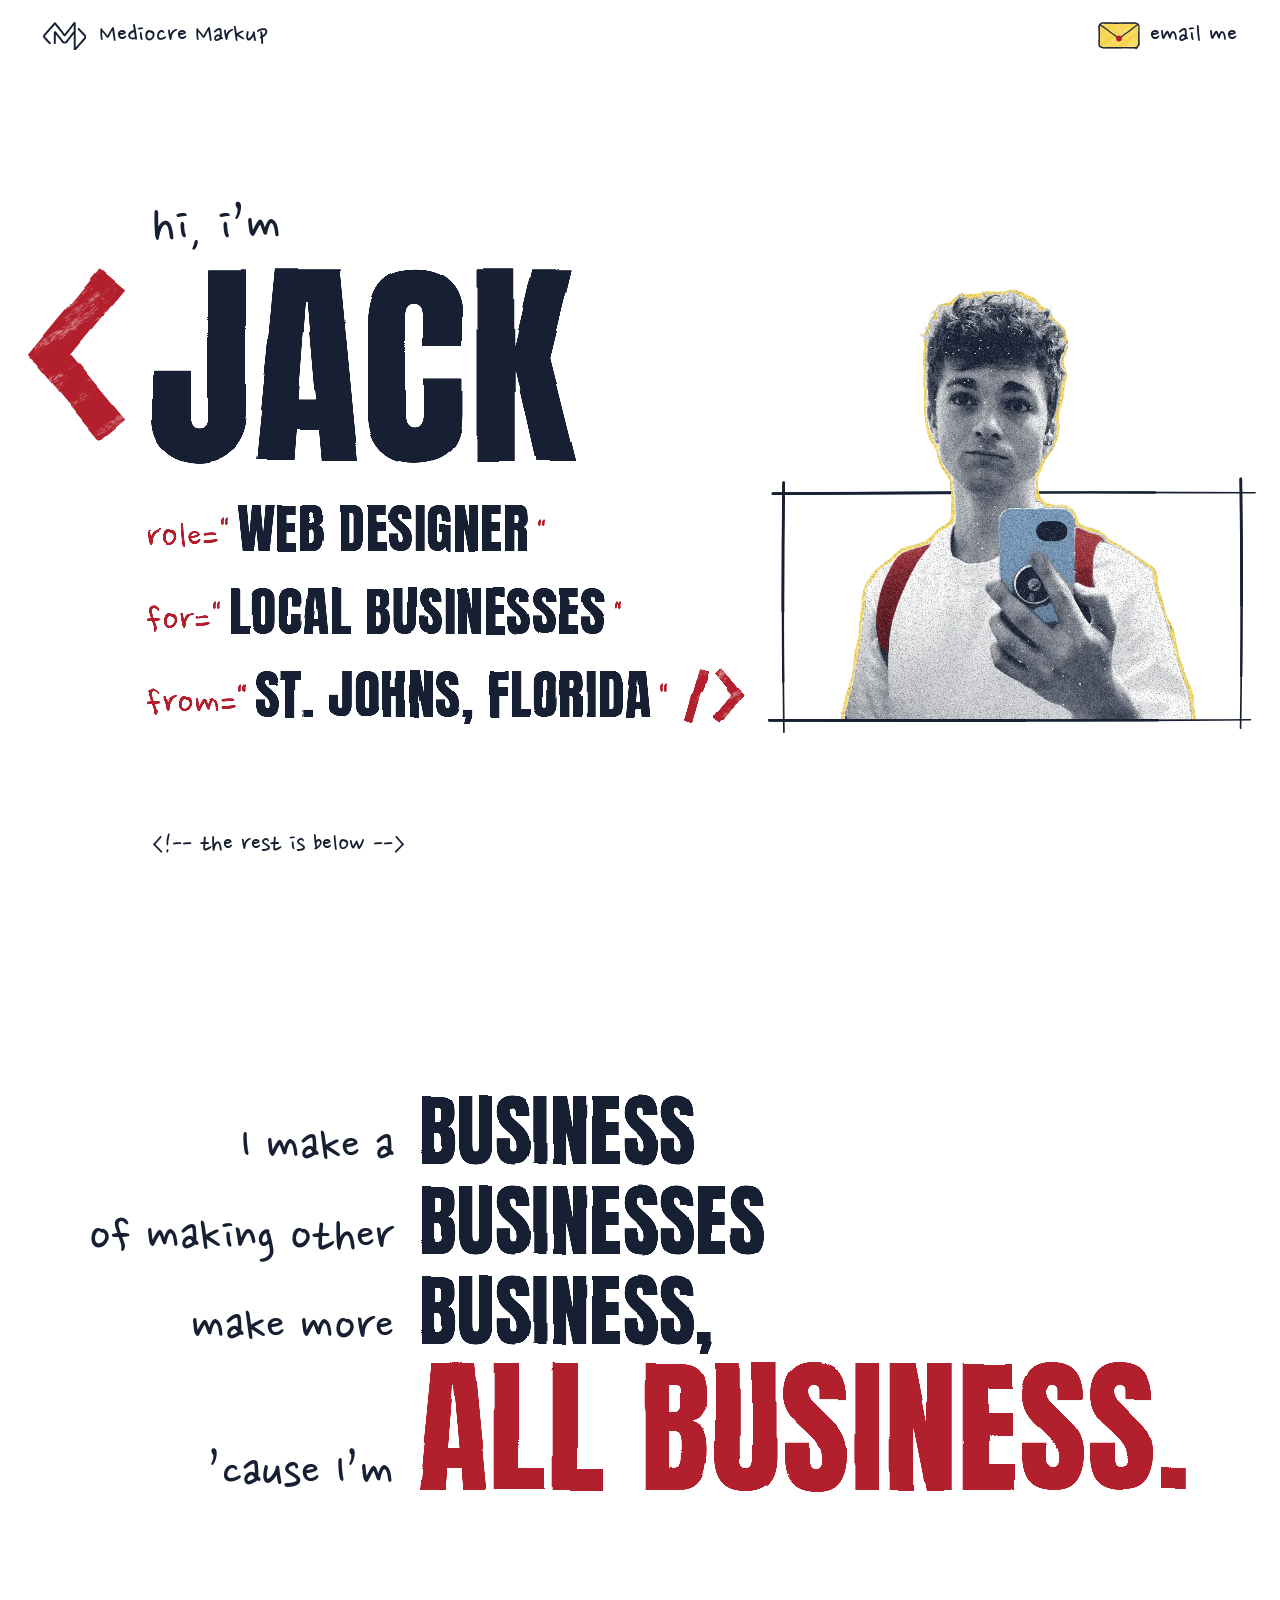
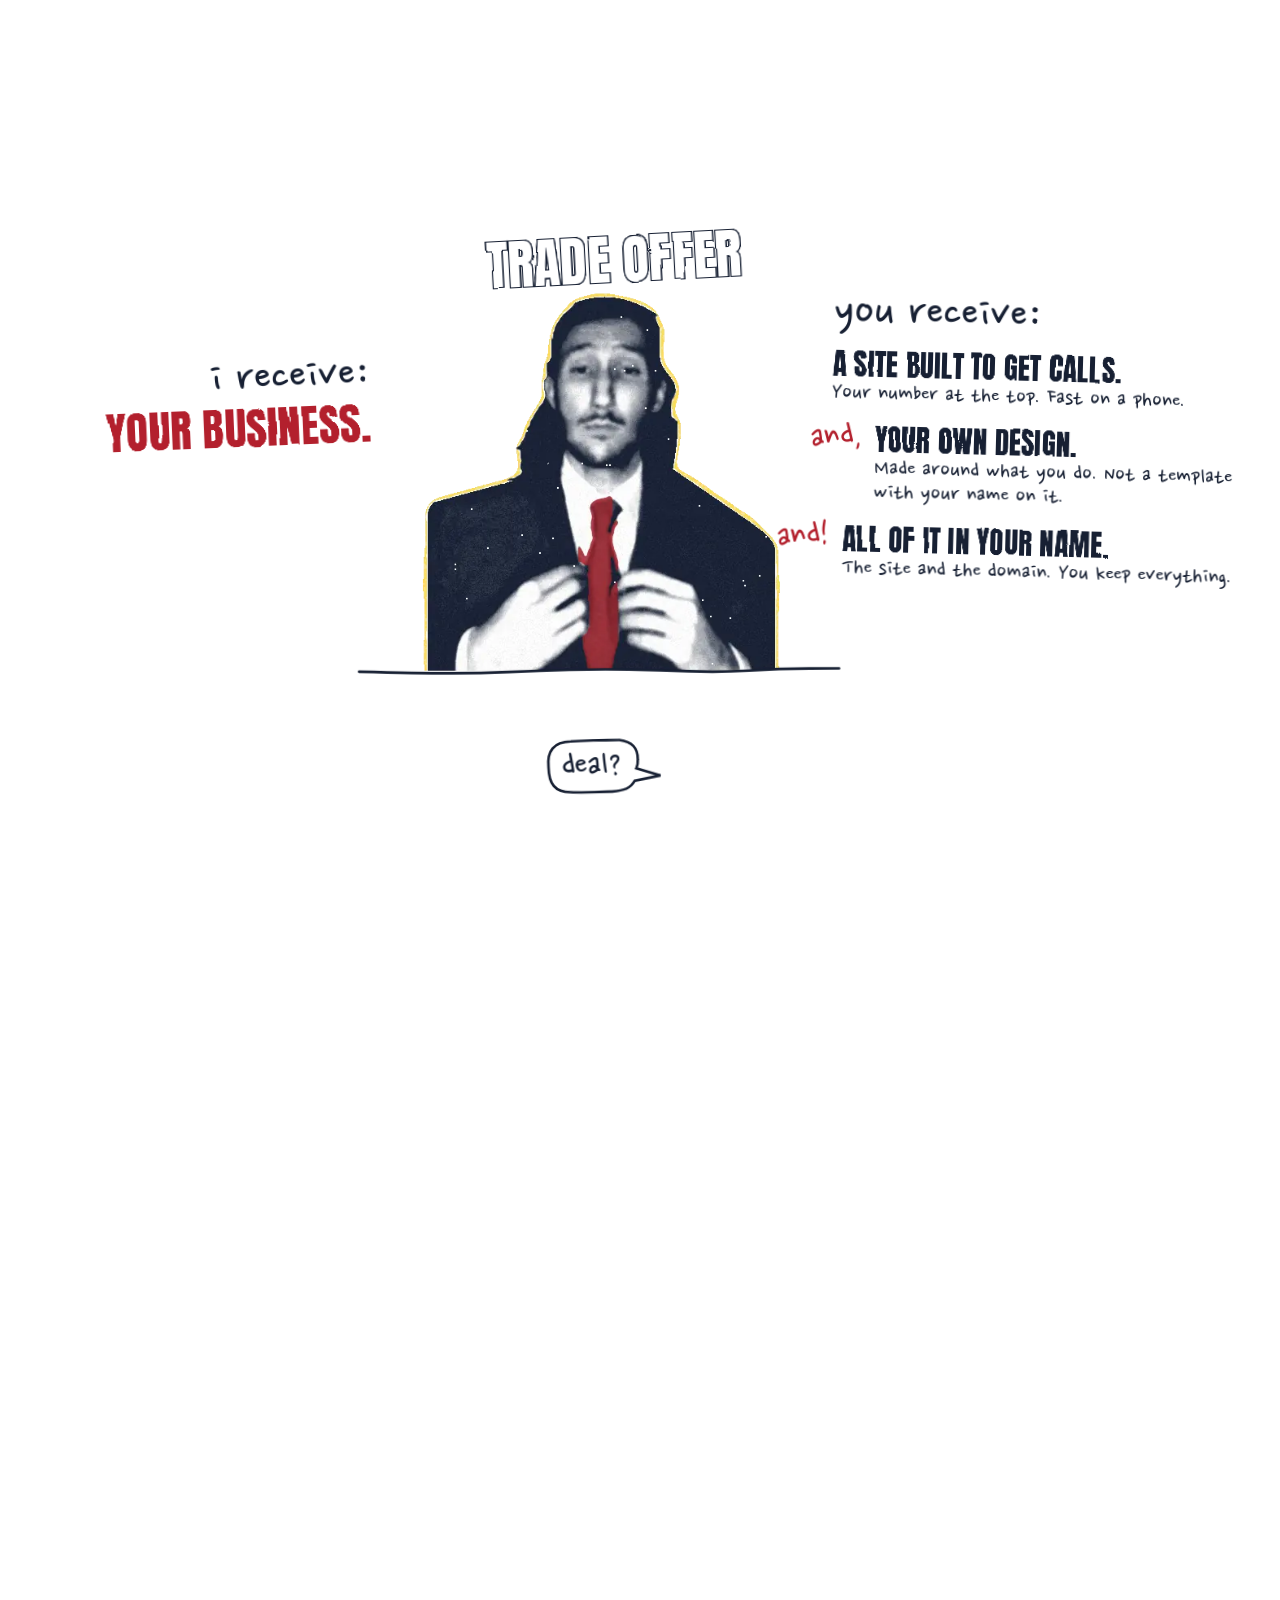
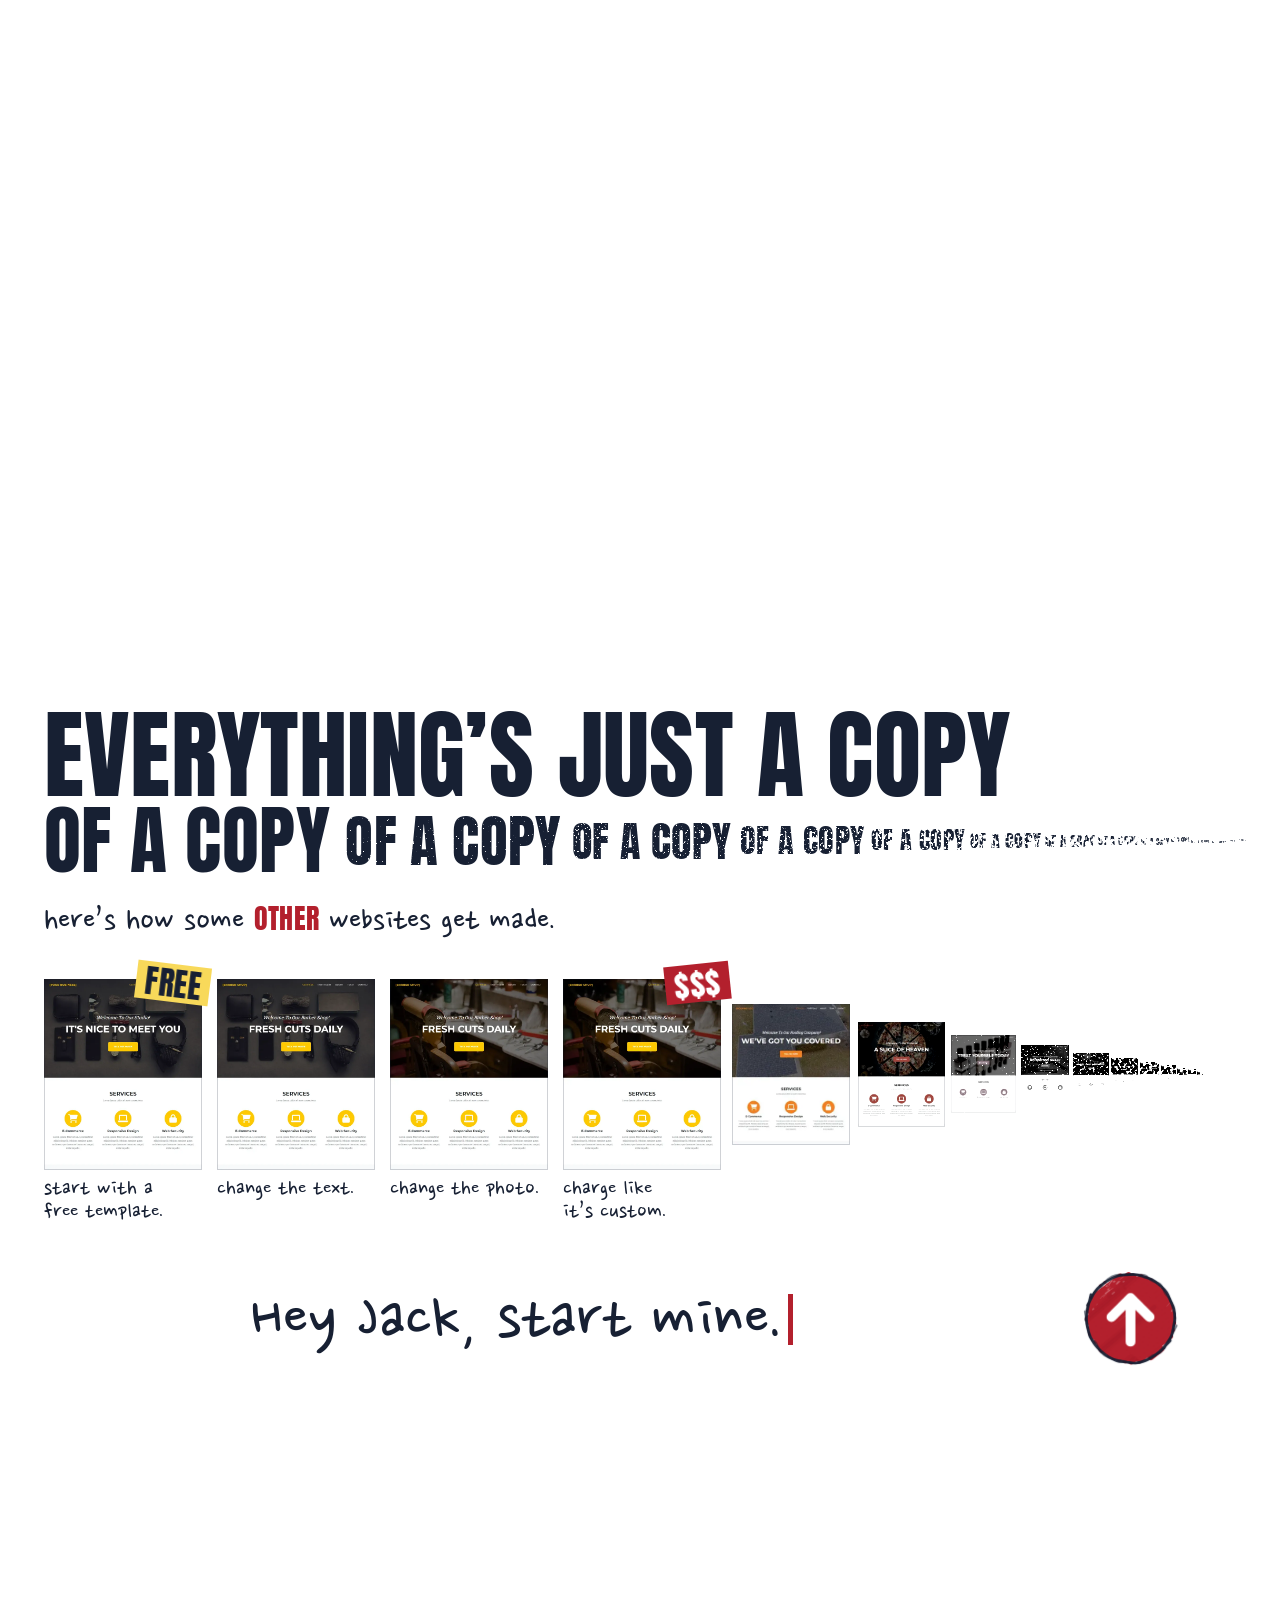
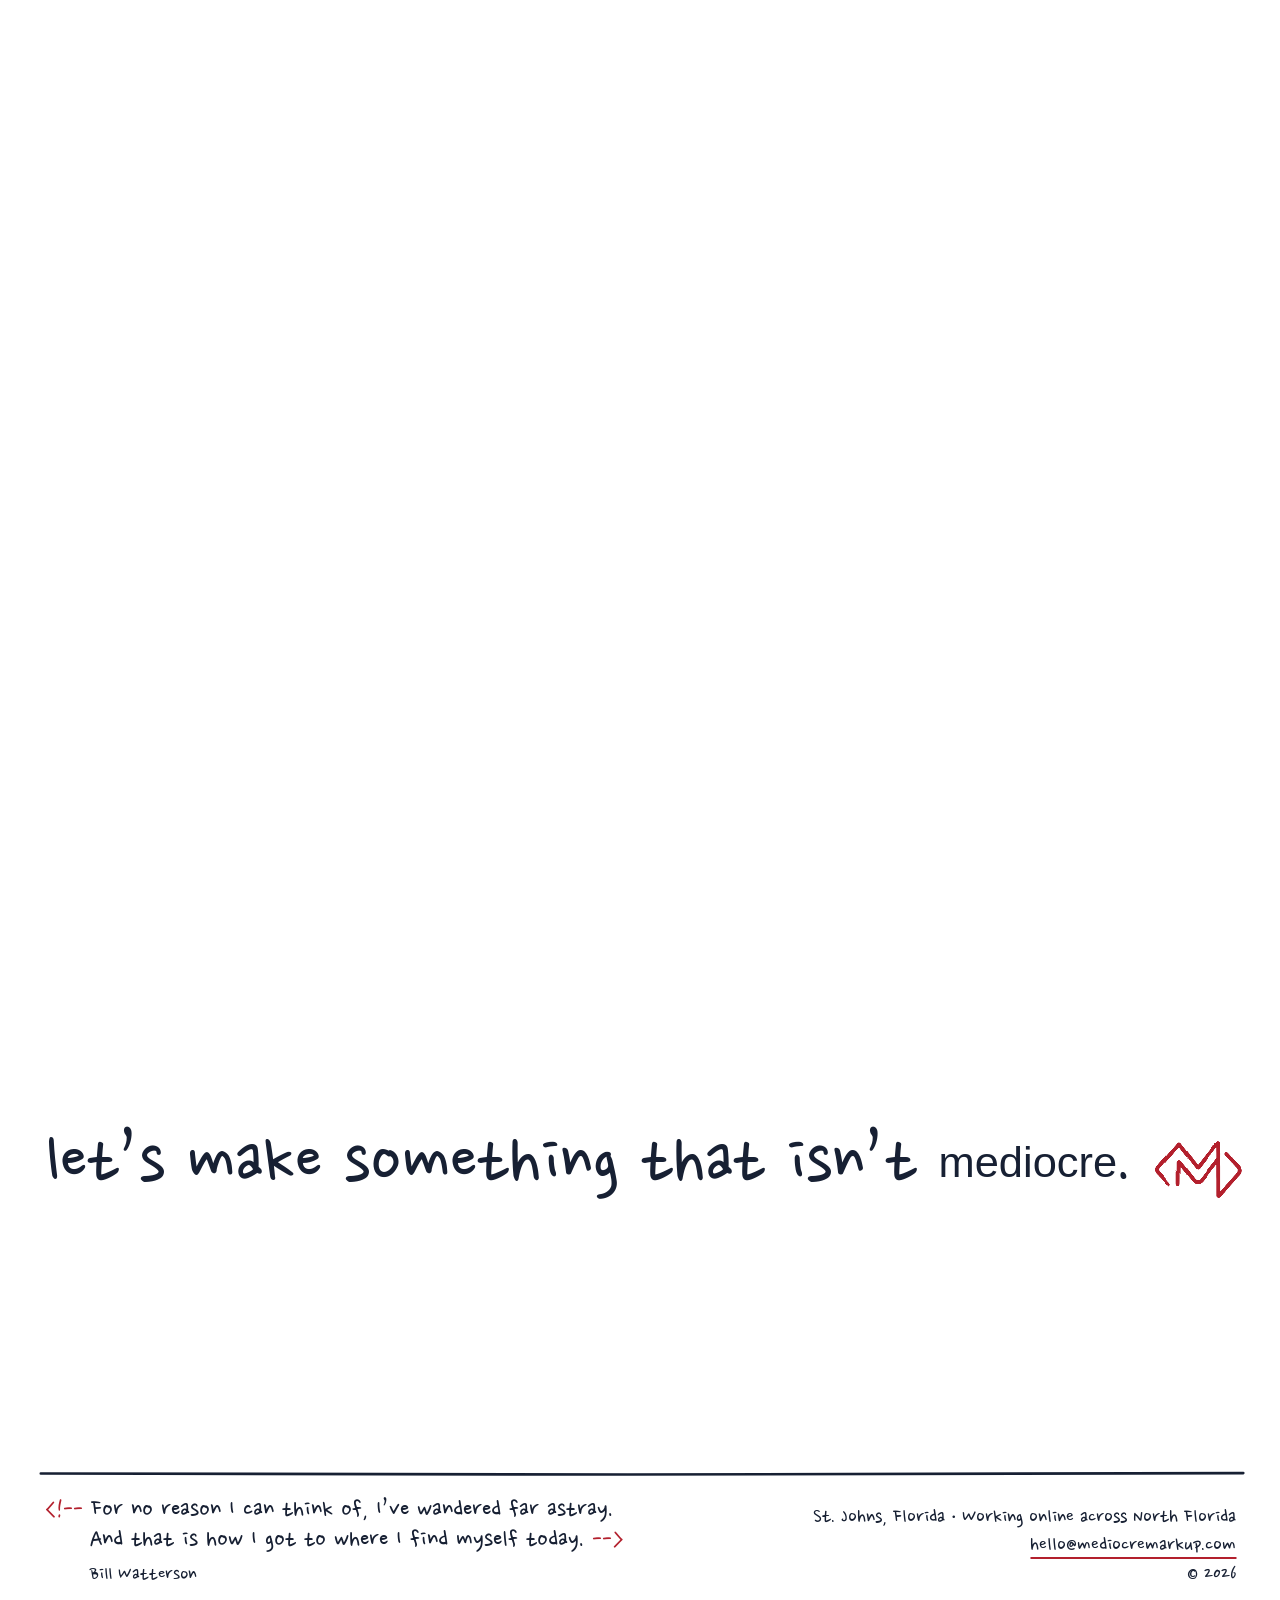
==== commit c13fdf5c: "The scuba mask works with the loader playing Published from MediocreMarkup-Site with tools/publish.m" ====
--- a/index.html
+++ b/index.html
@@ -61,7 +61,7 @@
 <link rel="preload" as="font" type="font/woff2" href="assets/fonts/anton-latin.woff2" crossorigin>
 <link rel="preload" as="font" type="font/woff2" href="assets/fonts/nanum-pen-script-latin.woff2" crossorigin>
 <link rel="stylesheet" href="page.css?v=3b7d9b5ecb">
-<script src="page.js?v=f39c1eee6c" defer></script>
+<script src="page.js?v=73e072a8b6" defer></script>
 <script type="application/ld+json">{"@context":"https://schema.org","@type":"WebSite","@id":"https://mediocremarkup.com/#website","url":"https://mediocremarkup.com/","name":"Mediocre Markup","inLanguage":"en-US","publisher":{"@id":"https://mediocremarkup.com/#business"}}</script>
 </head>
 <body>
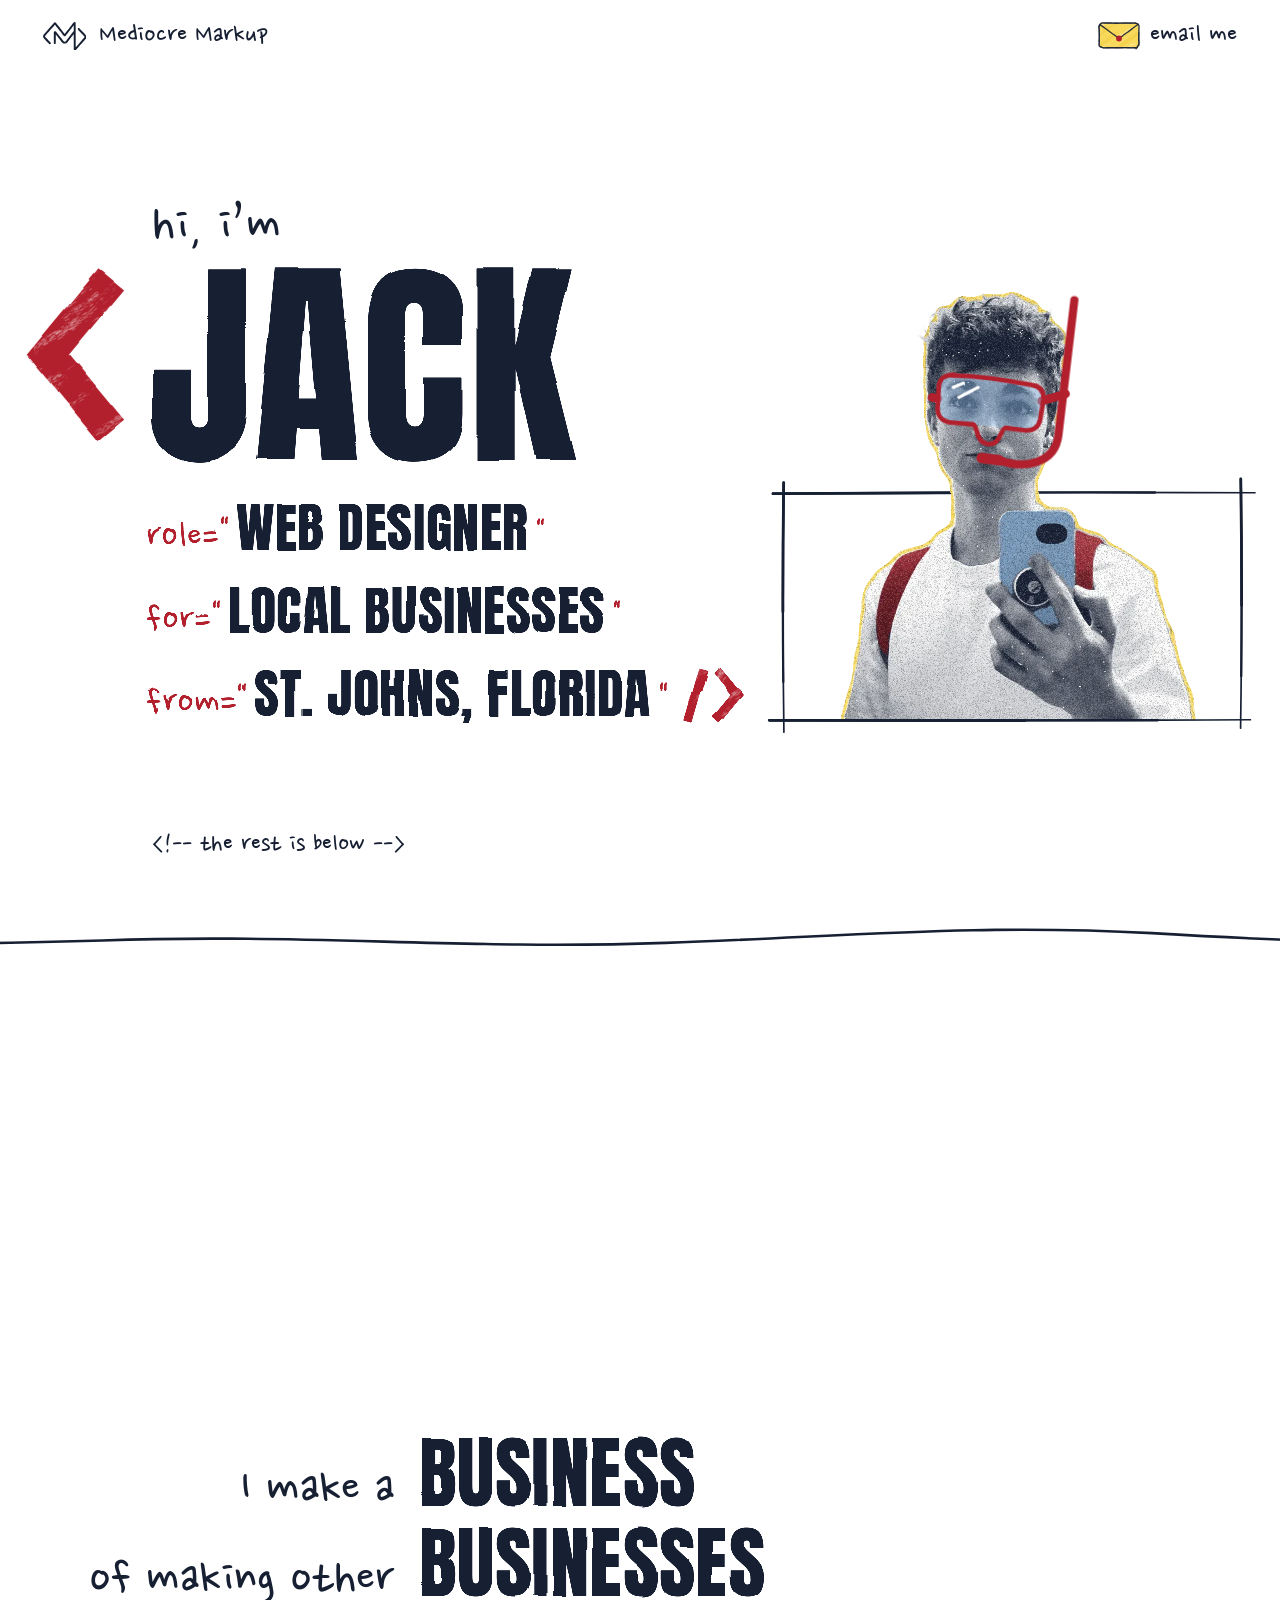
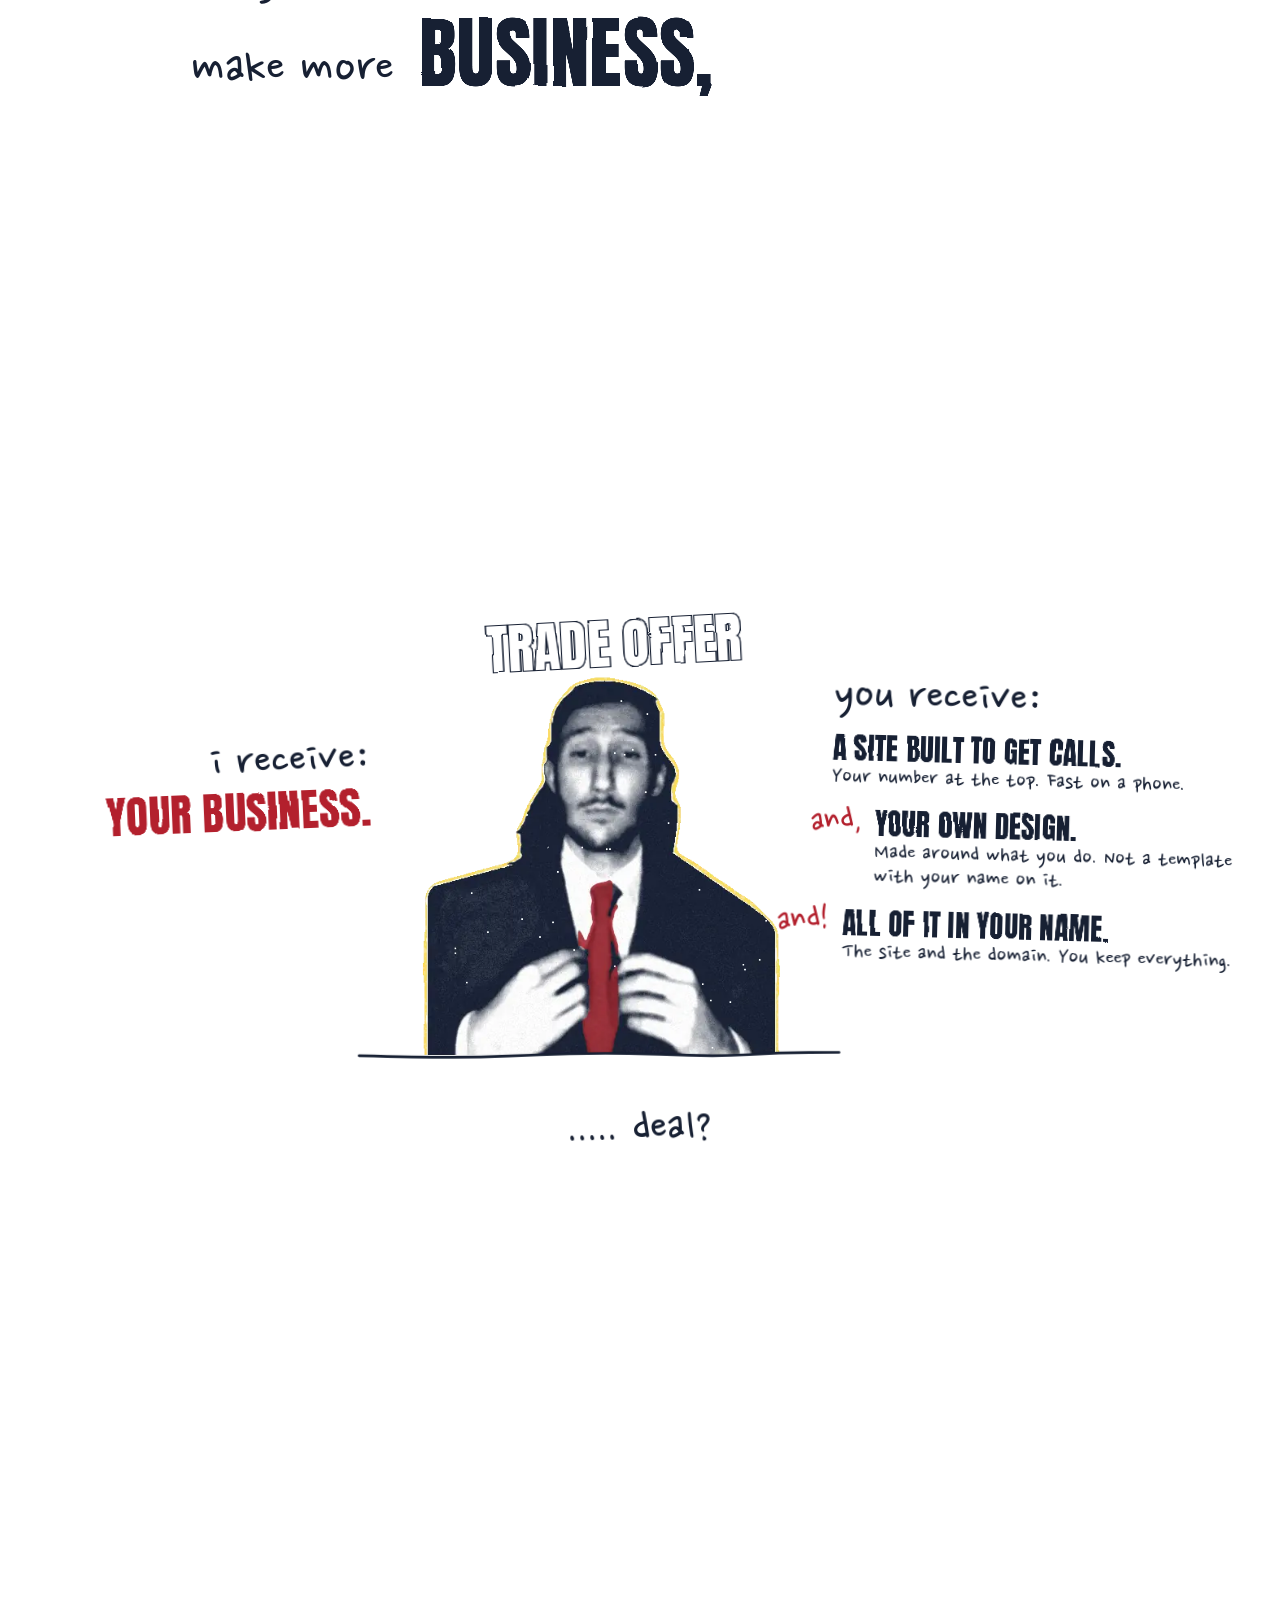
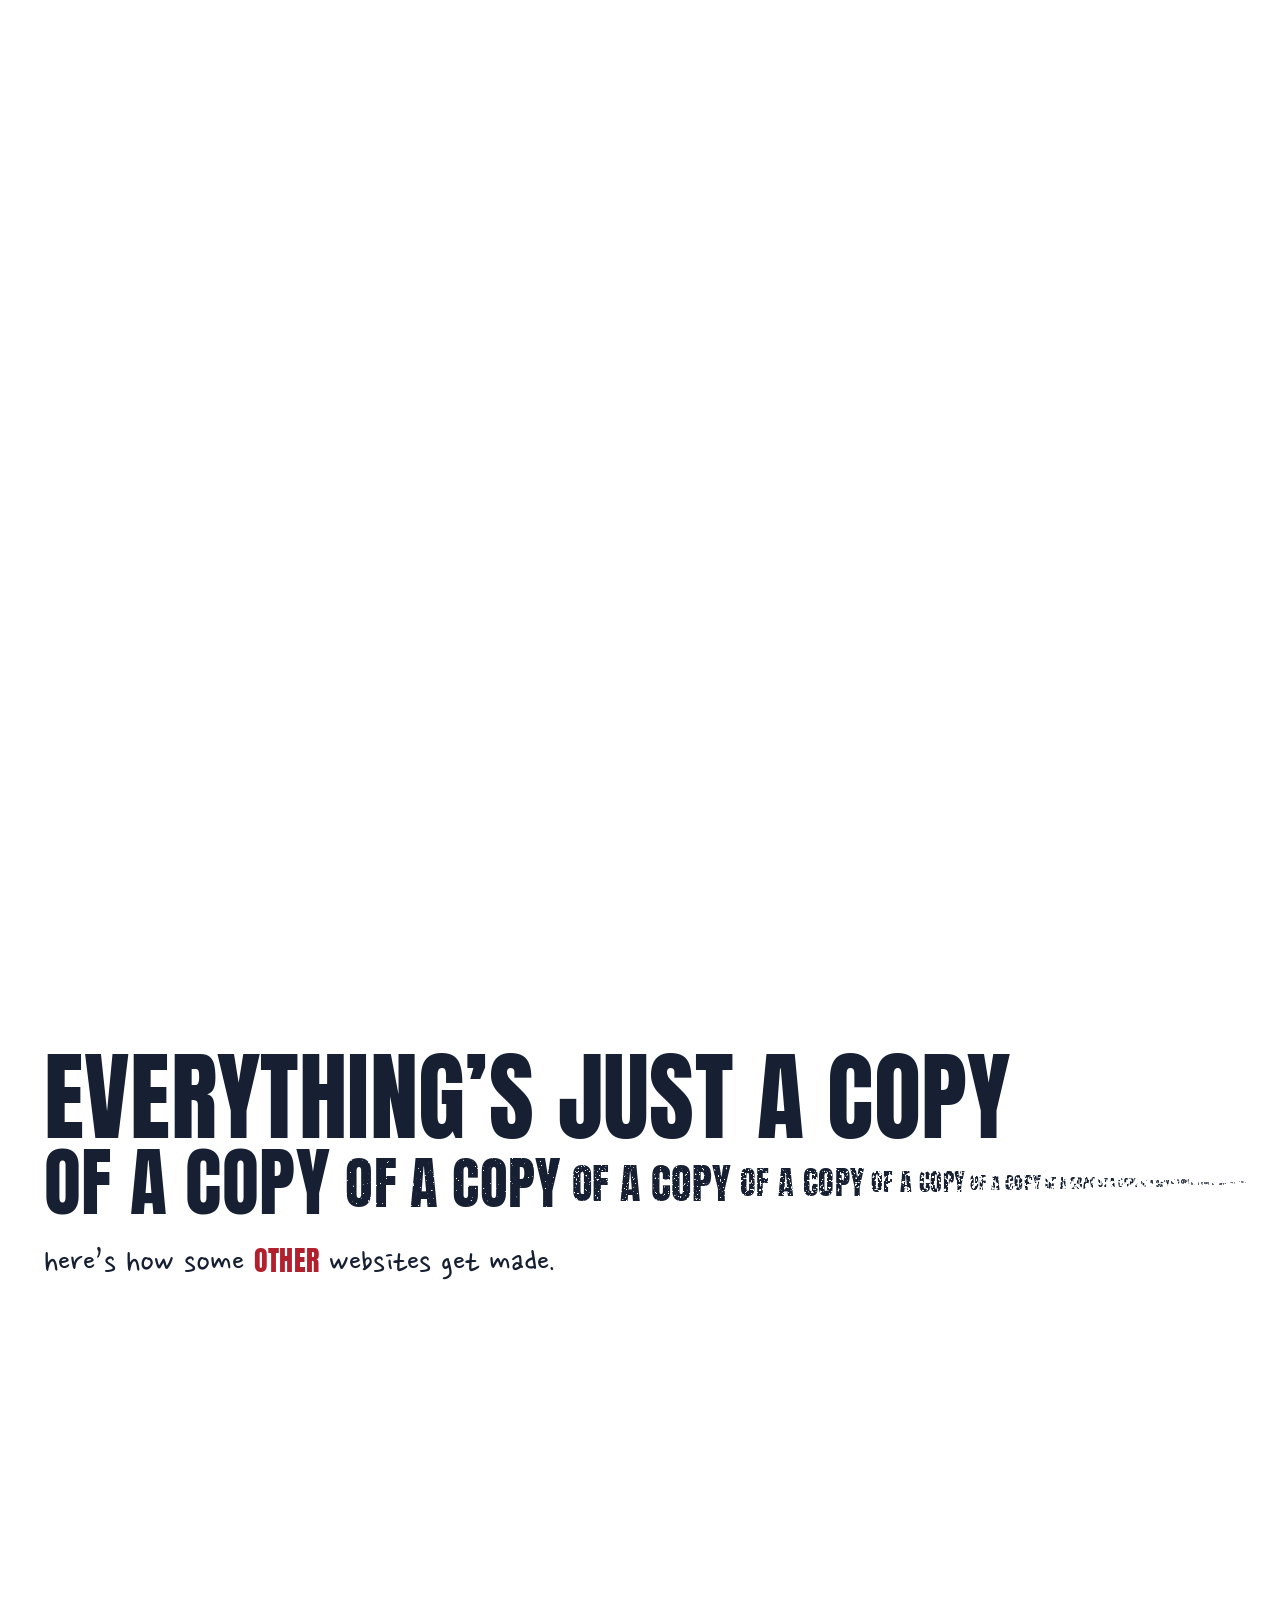
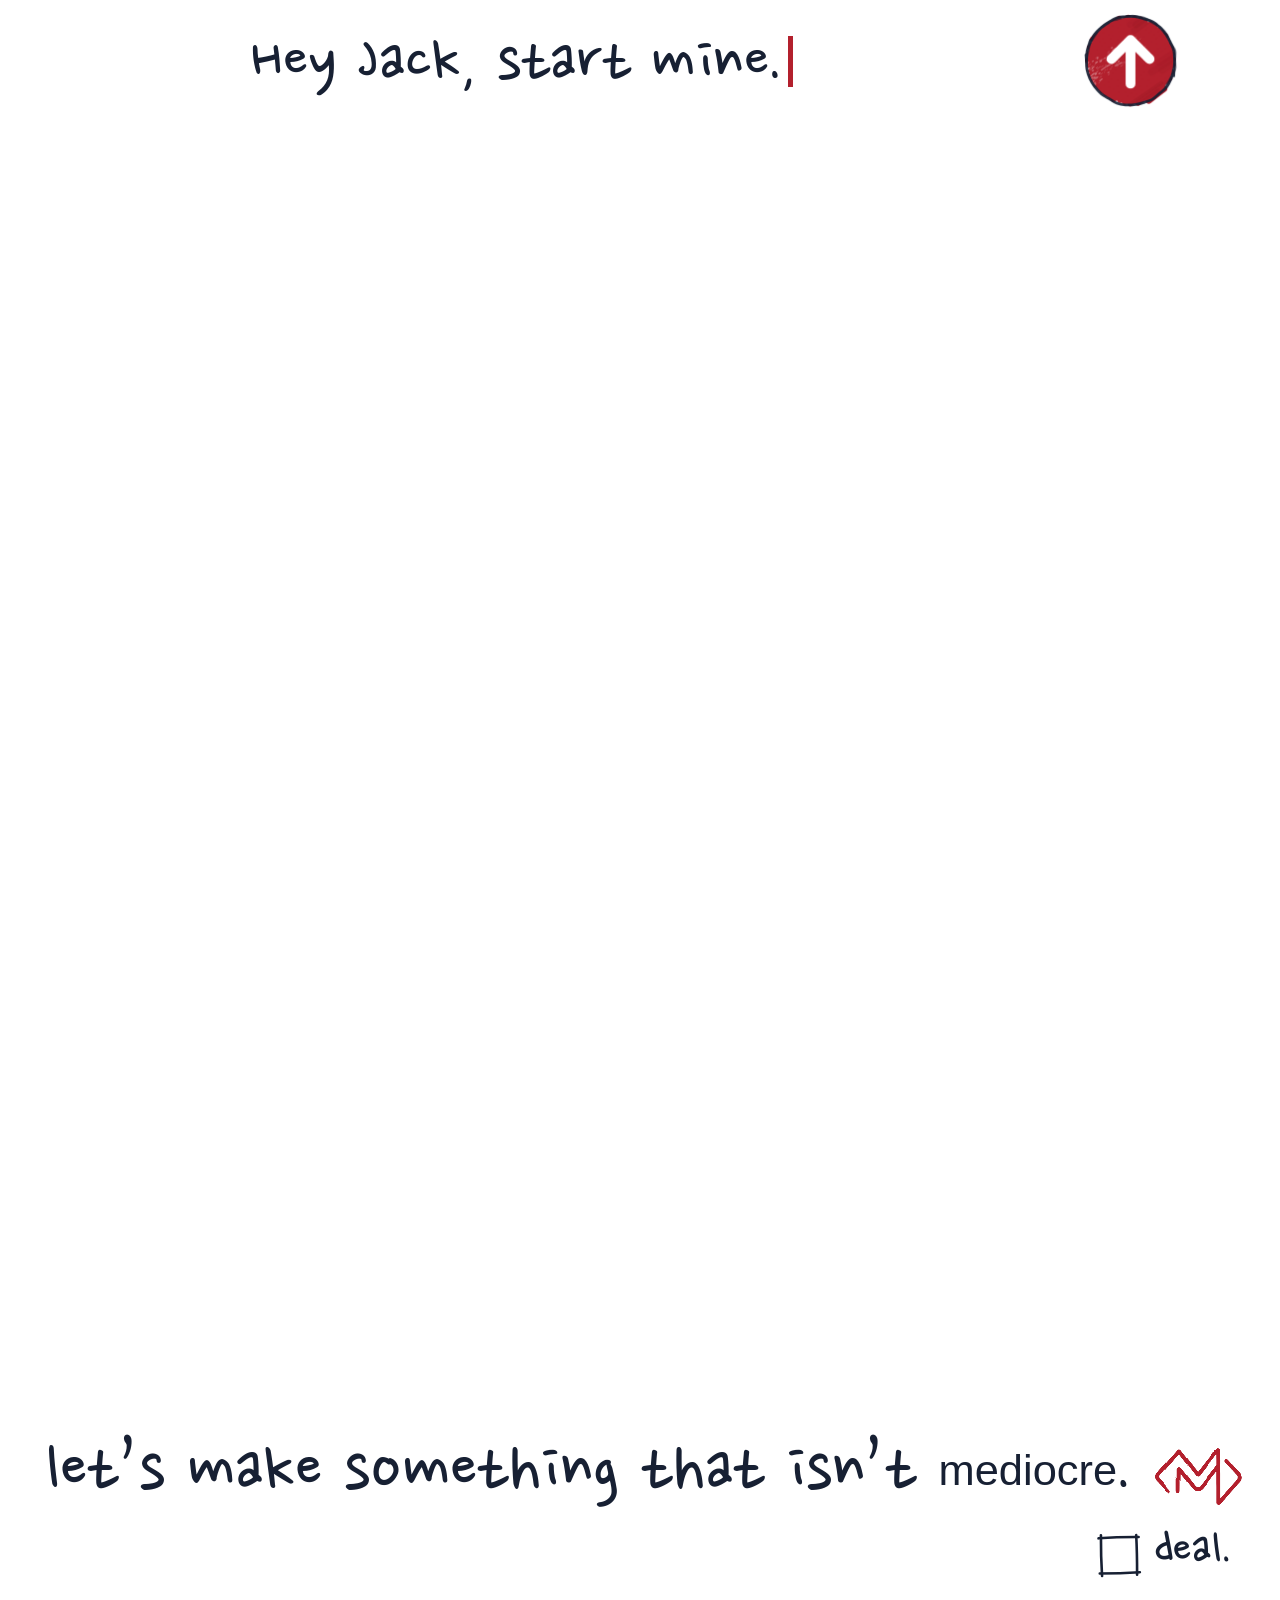
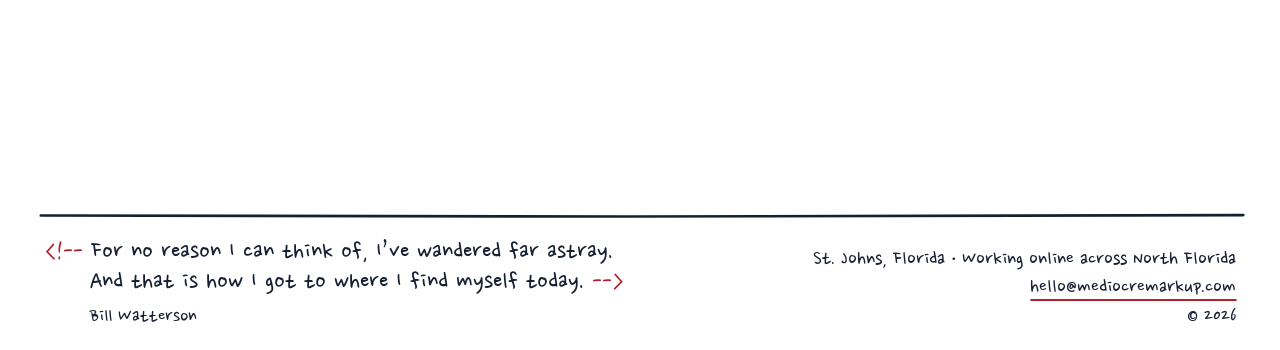
==== commit bdfd6287: "The trade ends on one handwritten line; the scuba mask can be seen on a computer; a box to tick in t" ====
--- a/index.html
+++ b/index.html
@@ -5,23 +5,24 @@
 <meta charset="utf-8">
 <meta name="viewport" content="width=device-width, initial-scale=1">
 <meta name="theme-color" content="#ffffff">
-<link rel="icon" type="image/png" sizes="32x32" href="assets/brand/favicon-32x32.png">
-<link rel="icon" type="image/png" sizes="16x16" href="assets/brand/favicon-16x16.png">
+<link rel="icon" href="favicon.ico" sizes="32x32">
+<link rel="icon" type="image/svg+xml" href="assets/brand/icon.svg">
+<link rel="icon" type="image/png" sizes="96x96" href="assets/brand/icon-96.png">
 <link rel="apple-touch-icon" href="apple-touch-icon.png">
 <title>Web Design in St. Johns, FL | Mediocre Markup</title>
-<meta name="description" content="I’m Jack, a web designer in St. Johns, FL. I build custom websites for businesses across North Florida, including Fruit Cove, Mandarin and St. Augustine.">
+<meta name="description" content="I’m Jack, a web designer in St. Johns, FL. I build websites for local businesses across North Florida. Your own design, no templates. You keep everything.">
 <!-- seo:start · managed by the seo skill: edit seo.config.json and rerun apply.mjs, not these lines -->
 <link rel="canonical" href="https://mediocremarkup.com/">
 <meta property="og:type" content="website">
 <meta property="og:site_name" content="Mediocre Markup">
 <meta property="og:title" content="Web Design in St. Johns, FL | Mediocre Markup">
-<meta property="og:description" content="I’m Jack, a web designer in St. Johns, FL. I build custom websites for businesses across North Florida, including Fruit Cove, Mandarin and St. Augustine.">
+<meta property="og:description" content="I’m Jack, a web designer in St. Johns, FL. I build websites for local businesses across North Florida. Your own design, no templates. You keep everything.">
 <meta property="og:url" content="https://mediocremarkup.com/">
 <meta property="og:locale" content="en_US">
 <meta property="og:image" content="https://mediocremarkup.com/assets/brand/share.jpg">
 <meta property="og:image:width" content="1200">
 <meta property="og:image:height" content="630">
-<meta property="og:image:alt" content="The Mediocre Markup logo on blue, with the words: websites for local businesses">
+<meta property="og:image:alt" content="The first screen of mediocremarkup.com: hi, I’m Jack, web designer for local businesses, from St. Johns, Florida, beside a picture of Jack taking a mirror selfie, printed like a photocopy">
 <meta name="twitter:card" content="summary_large_image">
 <script type="application/ld+json">
 {
@@ -60,8 +61,8 @@
 <link rel="preload" as="image" href="assets/hero/print/jack-shadow.webp">
 <link rel="preload" as="font" type="font/woff2" href="assets/fonts/anton-latin.woff2" crossorigin>
 <link rel="preload" as="font" type="font/woff2" href="assets/fonts/nanum-pen-script-latin.woff2" crossorigin>
-<link rel="stylesheet" href="page.css?v=3b7d9b5ecb">
-<script src="page.js?v=73e072a8b6" defer></script>
+<link rel="stylesheet" href="page.css?v=82ee102366">
+<script src="page.js?v=4a327cdfa0" defer></script>
 <script type="application/ld+json">{"@context":"https://schema.org","@type":"WebSite","@id":"https://mediocremarkup.com/#website","url":"https://mediocremarkup.com/","name":"Mediocre Markup","inLanguage":"en-US","publisher":{"@id":"https://mediocremarkup.com/#business"}}</script>
 </head>
 <body>
@@ -127,7 +128,7 @@
           <li style="--n:2"><i class="and">and!</i> <b>All of it in your name.</b> <span>The site and the domain. You keep everything.</span></li>
         </ul>
       </div>
-      <p class="first"><a class="msg" href="mailto:hello@mediocremarkup.com?subject=Free%20look%20at%20my%20site&amp;body=Hi%20Jack%2C%0A%0AMy%20business%3A%20%0AMy%20website%20(if%20I%20have%20one)%3A%20%0A"><span class="say"><svg class="fr-ln bub" viewBox="0 0 100 100" preserveAspectRatio="none" aria-hidden="true" focusable="false"><g class="h"><path d="M27.4 5C46.1 3 65.9 4.6 78.6 4.4C92.5 8 98 19.5 97.6 39.6C97.7 46.3 97.3 51.2 95.8 56L121.1 69.5L93.8 78.1C88.8 92.1 82.6 94.7 69.7 96.3C51.9 96 36.6 97.4 25.8 95.7C9.3 94.8 3.2 80.2 3.2 49.9C1.9 20.9 9.2 5.2 27.4 5Z"/></g><g class="h"><path d="M26.3 4.8C45.8 3.2 65.7 3.7 79.7 5.1C92.1 7.4 97.7 21 97.7 40.3C97.8 45.3 97.4 52 96.4 57L121.7 70.9L94.1 77C88.5 90.5 82.4 96.3 70.3 96.2C52.7 97 36.9 95.7 25.7 96.1C9 95.7 2.6 80.3 2.6 50.4C2 21.7 8.3 7.4 26.3 4.8Z"/></g><g class="h"><path d="M26.9 5C45.7 3.6 66.6 4.8 79.2 6.3C92.7 7.5 97.9 19.1 97 40.3C98.3 46.1 96.6 52.2 96.3 55.7L121.4 68.9L93.8 77.9C88.4 92.1 81.3 96.4 69.5 96.5C52 96.6 36.9 97 24.5 96.3C8.2 95.8 2 78.9 2.8 49.5C3.1 21 8.5 7.2 26.9 5Z"/></g></svg><span class="free">deal?</span></span><span class="ph" aria-hidden="true"><span class="ph-in" data-face="assets/hero/print/jack-shades.webp"></span></span><span class="sr">Email me</span></a></p>
+      <p class="first"><a class="deal" href="mailto:hello@mediocremarkup.com?subject=Free%20look%20at%20my%20site&amp;body=Hi%20Jack%2C%0A%0AMy%20business%3A%20%0AMy%20website%20(if%20I%20have%20one)%3A%20%0A"><span aria-hidden="true">.....</span> deal?<span class="sr"> Email me</span></a></p>
     </div>
     </div>
     </div>
@@ -179,7 +180,7 @@
 </main>
 <footer class="foot">
   <div class="foot-in">
-  <p class="signoff rv"><span class="so"><span class="w" style="--i:0">let’s</span> <span class="w" style="--i:1">make</span> <br><span class="w cap" style="--i:2">something</span> <br><span class="w cap" style="--i:3">that</span> <span class="w cap" style="--i:4">isn’t</span> <br><span class="word"><span class="plain">mediocre</span><span class="stop">.</span></span></span><a class="so-mark" href="#top" aria-label="Mediocre Markup, back to the top"><svg class="mark" viewBox="-1 -2 1151 757" aria-hidden="true" focusable="false"><path fill="currentColor" fill-rule="evenodd" d="M 824.7 1.9 C 817.2 4.8, 811.3 8.7, 807.5 13.2 C 804.4 17.0, 789.5 35.8, 761.6 71 C 756.6 77.3, 749.6 86.3, 746.0 91 C 742.4 95.6, 733.4 107.1, 726.0 116.5 C 718.5 125.9, 707.5 140.0, 701.5 147.9 C 691.1 161.3, 648.0 216.7, 605.9 270.6 C 595.6 283.7, 584.2 298.6, 580.4 303.7 C 573.3 313.1, 569.8 315.3, 568.2 311.2 C 567.9 310.2, 556.0 294.6, 541.9 276.5 C 527.8 258.3, 513.6 240.0, 510.3 235.8 C 507.1 231.6, 498.2 220.1, 490.5 210.3 C 482.8 200.6, 475.6 191.4, 474.5 189.9 C 473.4 188.4, 469.5 183.4, 465.9 178.8 C 454.8 164.6, 421.2 121.5, 404.5 100 C 395.7 88.7, 382.0 71.4, 373.9 61.5 C 365.9 51.6, 354.8 37.4, 349.3 29.9 C 338.2 15.0, 335.0 11.8, 327.1 8.2 C 322.6 6.1, 320.7 5.8, 315.1 6.2 C 303.5 7.0, 301.1 9.0, 273.5 40 C 265.9 48.5, 256.5 59.1, 252.5 63.5 C 245.8 70.9, 222.0 97.8, 210.5 111.0 C 207.7 114.1, 199.8 123.1, 193 131.0 C 186.1 138.8, 173.0 153.6, 164 163.8 C 140.2 190.4, 137.8 193.1, 123.5 209.5 C 116.3 217.6, 106.4 228.8, 101.5 234.4 C 87.0 250.5, 61.0 280.1, 35.4 309.6 C 6.2 343.2, 0.0 356.3, 1.3 381 C 2.4 403.1, 8.1 415.4, 25.9 434.3 C 29.6 438.2, 50.7 460.8, 72.9 484.5 C 95.1 508.1, 115.6 529.9, 118.4 533.0 C 150.6 568.1, 164.5 582.1, 169.8 584.7 C 186.7 593.0, 205.3 582.2, 206.6 563.5 C 207.3 554.3, 204.1 548.7, 189.9 534.2 C 183.6 527.7, 166.9 510.1, 152.8 495 C 138.7 479.8, 111.8 451.0, 93.1 431 C 54.7 389.9, 53.5 388.2, 53.5 376.5 C 53.5 371.2, 54.0 368.3, 55.7 365 C 57 362.5, 69.0 348.1, 82.5 333 C 96.0 317.8, 112.8 299.0, 119.8 291.0 C 126.7 283.1, 152.4 254.1, 176.9 226.5 C 201.3 199.0, 229.2 167.5, 238.8 156.5 C 256.8 135.9, 263.7 128.1, 282.0 107.4 C 287.8 100.8, 297.1 90.0, 302.7 83.3 C 308.4 76.6, 313.4 70.8, 313.9 70.5 C 315.7 69.4, 317.5 71.2, 326.0 82.5 C 343.9 106.1, 354.1 119.4, 372.5 142.5 C 383.0 155.7, 394.4 170.3, 398.0 175 C 401.5 179.6, 408.0 188.0, 412.4 193.6 C 424.4 208.7, 445.5 235.5, 458.6 252.5 C 465.0 260.7, 474.4 272.6, 479.3 279 C 484.3 285.3, 489.9 292.5, 491.9 295.1 C 511.7 320.8, 545.6 363.2, 548.6 366.1 C 560.9 378.0, 581.5 378.7, 594.6 367.6 C 596.3 366.1, 603.6 357.2, 610.8 347.7 C 631.6 320.3, 635.3 315.6, 650.9 296 C 663.0 280.6, 681.6 256.7, 690.4 245.1 C 691.5 243.6, 699.3 233.7, 707.8 223 C 716.2 212.2, 725.0 201.0, 727.3 198.1 C 735.5 187.5, 742.7 178.2, 755.6 162 C 777 135.0, 797.1 109.0, 803.8 99.7 C 807.3 94.9, 810.7 91.0, 811.3 91.0 C 812.2 91.0, 812.5 110.3, 812.5 164.2 L 812.5 237.5 806.4 244.5 C 803.1 248.3, 793.2 260.7, 784.5 272 C 764.9 297.1, 746.6 320.4, 740.1 328.5 C 737.5 331.8, 727.1 345.0, 717.0 358 C 707.0 370.9, 697.3 383.3, 695.6 385.5 C 693.8 387.7, 686.1 397.6, 678.5 407.5 C 643.3 453.1, 638.8 458.9, 618.4 484.5 C 593.1 516.3, 590.4 518.3, 572 518.4 C 559.6 518.4, 552.6 515.9, 545.1 508.6 C 541.5 505.2, 523.6 482.8, 502.8 455.8 C 497.7 449.1, 473.6 418.3, 452.3 391.3 C 444.0 380.8, 432.7 366.3, 427.2 359.3 C 421.8 352.2, 405.9 331.8, 392.0 314 C 378.0 296.1, 361.7 275.1, 355.8 267.3 C 342.8 250.4, 338.1 245.9, 330.6 243.1 C 314.1 236.9, 296.6 243.3, 289 258.4 L 285.5 265.2 285.1 410.3 C 284.9 513.6, 285.1 556.9, 285.9 560.6 C 287.5 567.6, 292.0 574.4, 297.6 578.0 C 301.9 580.7, 303.1 581, 310.7 581 C 323.1 581, 330.1 576.4, 335.3 565.0 C 337.4 560.5, 337.5 560.1, 337.7 445.5 C 337.8 377.9, 338.2 330.3, 338.8 329.7 C 339.3 329.2, 340.5 329.9, 341.8 331.6 C 343.0 333.2, 348.6 340.6, 354.2 348.1 C 359.9 355.6, 371.4 370.6, 380 381.5 C 388.5 392.4, 397.5 403.8, 400 407.0 C 402.4 410.2, 409.7 419.4, 416.1 427.6 C 458.7 481.9, 475.5 503.4, 486.7 518 C 503.8 540.2, 517.9 554.2, 528.5 559.6 C 543.7 567.5, 550.6 569.2, 567.5 569.7 C 586.2 570.2, 596.7 568.2, 610.6 561.5 C 627.6 553.2, 632.9 547.8, 666.6 505.3 C 690.7 474.8, 696.2 467.9, 705.7 455.2 C 711.0 448.2, 722.4 433.5, 731.2 422.5 C 755.1 392.4, 755.0 392.5, 767.1 377 C 773.3 369.0, 784.9 354.1, 792.8 344 C 800.8 333.8, 808.0 324.2, 808.9 322.7 C 809.7 321.2, 810.9 320.0, 811.5 320.0 C 812.1 320.0, 812.5 388.9, 812.6 524.7 C 812.6 717.5, 812.8 729.7, 814.4 733.5 C 821.4 749.4, 837.9 756.7, 853.7 750.8 C 858.3 749.1, 861.2 746.9, 868.0 740.1 C 876.1 732.0, 910.2 693.4, 937.8 661 C 952.2 644.2, 968.2 625.7, 983.6 608.0 C 989.6 601.2, 1000.8 588.3, 1008.5 579.4 C 1022.7 563.0, 1030.9 553.7, 1080.5 498.1 C 1132.6 439.5, 1130.8 441.6, 1136.9 431.0 C 1147.2 413.3, 1150.4 394.1, 1146.1 376.9 C 1141.8 360.0, 1135.3 350.2, 1109.8 322.8 C 1084.7 295.7, 1042.3 250.3, 1024.5 231.4 C 1006.3 212.2, 972.6 175.9, 966.2 168.8 C 953.8 155.1, 936.9 153.5, 925.7 165.0 C 922.3 168.6, 920.6 171.4, 919.4 175.6 C 915.9 187.6, 919.2 194.8, 937.0 213.4 C 943.8 220.6, 955.3 232.8, 962.5 240.5 C 982.0 261.4, 1038.3 321.3, 1063.9 348.3 C 1076.3 361.4, 1087.7 373.9, 1089.2 376.0 C 1097.8 388.0, 1096.7 402.6, 1086.2 415.1 C 1080.5 421.8, 1062.8 441.9, 1022 487.9 C 958.7 559.2, 937.4 583.5, 925.3 597.9 C 921.4 602.6, 914.2 611.0, 909.3 616.5 C 904.5 622.1, 892.9 635.2, 883.6 645.8 C 874.4 656.3, 866.1 665, 865.3 665 C 864.0 665, 863.9 625.3, 864.0 345.2 C 864.2 -3.3, 864.6 22.8, 858.6 12.6 C 852.7 2.5, 836.6 -2.5, 824.7 1.9"/></svg></a></p>
+  <p class="signoff rv"><span class="so"><span class="w" style="--i:0">let’s</span> <span class="w" style="--i:1">make</span> <br><span class="w cap" style="--i:2">something</span> <br><span class="w cap" style="--i:3">that</span> <span class="w cap" style="--i:4">isn’t</span> <br><span class="word"><span class="plain">mediocre</span><span class="stop">.</span></span></span><a class="so-mark" href="#top" aria-label="Mediocre Markup, back to the top"><svg class="mark" viewBox="-1 -2 1151 757" aria-hidden="true" focusable="false"><path fill="currentColor" fill-rule="evenodd" d="M 824.7 1.9 C 817.2 4.8, 811.3 8.7, 807.5 13.2 C 804.4 17.0, 789.5 35.8, 761.6 71 C 756.6 77.3, 749.6 86.3, 746.0 91 C 742.4 95.6, 733.4 107.1, 726.0 116.5 C 718.5 125.9, 707.5 140.0, 701.5 147.9 C 691.1 161.3, 648.0 216.7, 605.9 270.6 C 595.6 283.7, 584.2 298.6, 580.4 303.7 C 573.3 313.1, 569.8 315.3, 568.2 311.2 C 567.9 310.2, 556.0 294.6, 541.9 276.5 C 527.8 258.3, 513.6 240.0, 510.3 235.8 C 507.1 231.6, 498.2 220.1, 490.5 210.3 C 482.8 200.6, 475.6 191.4, 474.5 189.9 C 473.4 188.4, 469.5 183.4, 465.9 178.8 C 454.8 164.6, 421.2 121.5, 404.5 100 C 395.7 88.7, 382.0 71.4, 373.9 61.5 C 365.9 51.6, 354.8 37.4, 349.3 29.9 C 338.2 15.0, 335.0 11.8, 327.1 8.2 C 322.6 6.1, 320.7 5.8, 315.1 6.2 C 303.5 7.0, 301.1 9.0, 273.5 40 C 265.9 48.5, 256.5 59.1, 252.5 63.5 C 245.8 70.9, 222.0 97.8, 210.5 111.0 C 207.7 114.1, 199.8 123.1, 193 131.0 C 186.1 138.8, 173.0 153.6, 164 163.8 C 140.2 190.4, 137.8 193.1, 123.5 209.5 C 116.3 217.6, 106.4 228.8, 101.5 234.4 C 87.0 250.5, 61.0 280.1, 35.4 309.6 C 6.2 343.2, 0.0 356.3, 1.3 381 C 2.4 403.1, 8.1 415.4, 25.9 434.3 C 29.6 438.2, 50.7 460.8, 72.9 484.5 C 95.1 508.1, 115.6 529.9, 118.4 533.0 C 150.6 568.1, 164.5 582.1, 169.8 584.7 C 186.7 593.0, 205.3 582.2, 206.6 563.5 C 207.3 554.3, 204.1 548.7, 189.9 534.2 C 183.6 527.7, 166.9 510.1, 152.8 495 C 138.7 479.8, 111.8 451.0, 93.1 431 C 54.7 389.9, 53.5 388.2, 53.5 376.5 C 53.5 371.2, 54.0 368.3, 55.7 365 C 57 362.5, 69.0 348.1, 82.5 333 C 96.0 317.8, 112.8 299.0, 119.8 291.0 C 126.7 283.1, 152.4 254.1, 176.9 226.5 C 201.3 199.0, 229.2 167.5, 238.8 156.5 C 256.8 135.9, 263.7 128.1, 282.0 107.4 C 287.8 100.8, 297.1 90.0, 302.7 83.3 C 308.4 76.6, 313.4 70.8, 313.9 70.5 C 315.7 69.4, 317.5 71.2, 326.0 82.5 C 343.9 106.1, 354.1 119.4, 372.5 142.5 C 383.0 155.7, 394.4 170.3, 398.0 175 C 401.5 179.6, 408.0 188.0, 412.4 193.6 C 424.4 208.7, 445.5 235.5, 458.6 252.5 C 465.0 260.7, 474.4 272.6, 479.3 279 C 484.3 285.3, 489.9 292.5, 491.9 295.1 C 511.7 320.8, 545.6 363.2, 548.6 366.1 C 560.9 378.0, 581.5 378.7, 594.6 367.6 C 596.3 366.1, 603.6 357.2, 610.8 347.7 C 631.6 320.3, 635.3 315.6, 650.9 296 C 663.0 280.6, 681.6 256.7, 690.4 245.1 C 691.5 243.6, 699.3 233.7, 707.8 223 C 716.2 212.2, 725.0 201.0, 727.3 198.1 C 735.5 187.5, 742.7 178.2, 755.6 162 C 777 135.0, 797.1 109.0, 803.8 99.7 C 807.3 94.9, 810.7 91.0, 811.3 91.0 C 812.2 91.0, 812.5 110.3, 812.5 164.2 L 812.5 237.5 806.4 244.5 C 803.1 248.3, 793.2 260.7, 784.5 272 C 764.9 297.1, 746.6 320.4, 740.1 328.5 C 737.5 331.8, 727.1 345.0, 717.0 358 C 707.0 370.9, 697.3 383.3, 695.6 385.5 C 693.8 387.7, 686.1 397.6, 678.5 407.5 C 643.3 453.1, 638.8 458.9, 618.4 484.5 C 593.1 516.3, 590.4 518.3, 572 518.4 C 559.6 518.4, 552.6 515.9, 545.1 508.6 C 541.5 505.2, 523.6 482.8, 502.8 455.8 C 497.7 449.1, 473.6 418.3, 452.3 391.3 C 444.0 380.8, 432.7 366.3, 427.2 359.3 C 421.8 352.2, 405.9 331.8, 392.0 314 C 378.0 296.1, 361.7 275.1, 355.8 267.3 C 342.8 250.4, 338.1 245.9, 330.6 243.1 C 314.1 236.9, 296.6 243.3, 289 258.4 L 285.5 265.2 285.1 410.3 C 284.9 513.6, 285.1 556.9, 285.9 560.6 C 287.5 567.6, 292.0 574.4, 297.6 578.0 C 301.9 580.7, 303.1 581, 310.7 581 C 323.1 581, 330.1 576.4, 335.3 565.0 C 337.4 560.5, 337.5 560.1, 337.7 445.5 C 337.8 377.9, 338.2 330.3, 338.8 329.7 C 339.3 329.2, 340.5 329.9, 341.8 331.6 C 343.0 333.2, 348.6 340.6, 354.2 348.1 C 359.9 355.6, 371.4 370.6, 380 381.5 C 388.5 392.4, 397.5 403.8, 400 407.0 C 402.4 410.2, 409.7 419.4, 416.1 427.6 C 458.7 481.9, 475.5 503.4, 486.7 518 C 503.8 540.2, 517.9 554.2, 528.5 559.6 C 543.7 567.5, 550.6 569.2, 567.5 569.7 C 586.2 570.2, 596.7 568.2, 610.6 561.5 C 627.6 553.2, 632.9 547.8, 666.6 505.3 C 690.7 474.8, 696.2 467.9, 705.7 455.2 C 711.0 448.2, 722.4 433.5, 731.2 422.5 C 755.1 392.4, 755.0 392.5, 767.1 377 C 773.3 369.0, 784.9 354.1, 792.8 344 C 800.8 333.8, 808.0 324.2, 808.9 322.7 C 809.7 321.2, 810.9 320.0, 811.5 320.0 C 812.1 320.0, 812.5 388.9, 812.6 524.7 C 812.6 717.5, 812.8 729.7, 814.4 733.5 C 821.4 749.4, 837.9 756.7, 853.7 750.8 C 858.3 749.1, 861.2 746.9, 868.0 740.1 C 876.1 732.0, 910.2 693.4, 937.8 661 C 952.2 644.2, 968.2 625.7, 983.6 608.0 C 989.6 601.2, 1000.8 588.3, 1008.5 579.4 C 1022.7 563.0, 1030.9 553.7, 1080.5 498.1 C 1132.6 439.5, 1130.8 441.6, 1136.9 431.0 C 1147.2 413.3, 1150.4 394.1, 1146.1 376.9 C 1141.8 360.0, 1135.3 350.2, 1109.8 322.8 C 1084.7 295.7, 1042.3 250.3, 1024.5 231.4 C 1006.3 212.2, 972.6 175.9, 966.2 168.8 C 953.8 155.1, 936.9 153.5, 925.7 165.0 C 922.3 168.6, 920.6 171.4, 919.4 175.6 C 915.9 187.6, 919.2 194.8, 937.0 213.4 C 943.8 220.6, 955.3 232.8, 962.5 240.5 C 982.0 261.4, 1038.3 321.3, 1063.9 348.3 C 1076.3 361.4, 1087.7 373.9, 1089.2 376.0 C 1097.8 388.0, 1096.7 402.6, 1086.2 415.1 C 1080.5 421.8, 1062.8 441.9, 1022 487.9 C 958.7 559.2, 937.4 583.5, 925.3 597.9 C 921.4 602.6, 914.2 611.0, 909.3 616.5 C 904.5 622.1, 892.9 635.2, 883.6 645.8 C 874.4 656.3, 866.1 665, 865.3 665 C 864.0 665, 863.9 625.3, 864.0 345.2 C 864.2 -3.3, 864.6 22.8, 858.6 12.6 C 852.7 2.5, 836.6 -2.5, 824.7 1.9"/></svg></a> <a class="yes" href="mailto:hello@mediocremarkup.com?subject=Deal.&amp;body=My%20business%3A%20%0AMy%20website%20(if%20I%20have%20one)%3A%20%0A"><span class="yes-box" aria-hidden="true"><svg class="fr-ln" viewBox="0 0 100 100" preserveAspectRatio="none" focusable="false"><g class="h"><path d="M-6 1.5Q48 -1 106 .8"/><path d="M1 -7Q-.8 50 1.2 107"/><path d="M99.4 -5Q100.8 46 99 106"/><path d="M-5 99.6Q52 101 107 99"/></g><g class="h"><path d="M-7 -.6Q53 1.4 105 .2"/><path d="M-.4 -5Q1 46 -.6 106"/><path d="M100.6 -7Q99.2 53 100.4 105"/><path d="M-6 100.4Q46 99 105 100.6"/></g><g class="h"><path d="M-5 .4Q45 .9 107 -.7"/><path d="M.8 -6Q0 54 .4 105"/><path d="M99.6 -6Q100.2 49 100.6 107"/><path d="M-7 99.2Q50 100.8 106 99.8"/></g></svg><svg class="pen tick" viewBox="0 0 100 100" focusable="false"><path pathLength="1" d="M15 46C25 57 33 69 41 83C55 49 76 17 108 -16"/></svg></span><span class="yes-w">deal.</span><span class="sr"> Email me</span></a></p>
   <svg class="fr-ln rule" viewBox="0 0 100 10" preserveAspectRatio="none" aria-hidden="true" focusable="false"><g class="h"><path d="M-0.27 4.6Q26.66 5.31 48.92 5.47T100.53 4.25"/></g><g class="h"><path d="M-0.23 3.61Q26.51 3.65 53.82 5.75T100.46 4.89"/></g><g class="h"><path d="M-0.13 4.99Q23.16 4.51 53.54 6.47T100.12 5.52"/></g></svg>
   <div class="base">
     <figure class="aside">
--- a/page.css
+++ b/page.css
@@ -1 +1 @@
-@font-face{font-family:Anton;src:url(assets/fonts/anton-latin.woff2) format("woff2");font-weight:400;font-display:swap}@font-face{font-family:Nanum Pen Script;src:url(assets/fonts/nanum-pen-script-latin.woff2) format("woff2");font-weight:400;font-display:swap}:root{--ground: #ffffff;--ink: #172033;--hue: #b3202d;--caps: "Anton", Impact, "Arial Narrow", sans-serif;--pen: "Nanum Pen Script", "Segoe Print", "Comic Sans MS", cursive;--m: clamp(20px, 3.33vw, 48px);--pen-size: clamp(26px, 2.3vw, 34px);--big: min(calc((100vw - 2 * var(--m)) / 10.4), 150px);--ease: cubic-bezier(.22, 1, .36, 1);--pop: cubic-bezier(.34, 1.3, .64, 1);--out: 0;--lvh: 1vh}@property --out{syntax: "<number>"; inherits: false; initial-value: 0;}@supports (height: 1lvh){:root{--lvh: 1lvh}}*,*:before,*:after{box-sizing:border-box}html{background:var(--ground);-webkit-text-size-adjust:100%}body{margin:0;transition:color .3s ease-in-out;color:var(--ink);font:400 var(--pen-size)/1.14 var(--pen);overflow-x:clip}img,svg,video,canvas{display:block}a{color:inherit}a,button,input,.reach-box{-webkit-tap-highlight-color:transparent;touch-action:manipulation}.cut,.reel img,.sheet img{-webkit-touch-callout:none}p,h1,h2,h3,h4,ul,ol,blockquote,figure{margin:0;padding:0;font-weight:400}ul,ol{list-style:none}button{font:inherit;color:inherit;background:none;border:0;padding:0;cursor:pointer}:focus-visible{outline:3px solid currentColor;outline-offset:4px}::selection{background:var(--ink);color:var(--ground)}.link{text-decoration:underline;text-decoration-thickness:2px;text-underline-offset:5px;text-decoration-color:var(--hue)}.link:hover{text-decoration-thickness:3px}.caps{font-family:var(--caps);text-transform:uppercase;letter-spacing:.004em;line-height:.96}.tag{line-height:1;white-space:nowrap;color:var(--hue)}.sr{position:absolute;width:1px;height:1px;margin:-1px;overflow:hidden;clip-path:inset(50%);white-space:nowrap}.loader{position:fixed;inset:0;z-index:60;overflow:hidden;background:var(--ground);color:var(--ink);-webkit-user-select:none;user-select:none;-webkit-tap-highlight-color:transparent}.loader[hidden]{display:none}.loading .loader[hidden]{display:block}.ld-blank{position:absolute;inset:0;z-index:8;background:var(--ground)}.ld-blank[hidden]{display:none}.ld-sketch{position:absolute;inset:0;font:400 var(--pen-size)/1.14 var(--pen);visibility:hidden;pointer-events:none}.loader.rolling .ld-sketch{visibility:visible}.ld-sketch :is(.fr-cr,.mask,canvas){display:none}.ld-sketch :is(.attrs .v,.big){color:transparent;-webkit-text-stroke:max(1.1px,.012em) var(--ink)}.ld-sketch :is(.attrs,.big){filter:url(#pn1);animation:repencil .6s step-end infinite!important}.ld-sketch .attrs :is(.k,.q){color:var(--ink)}.ld-sketch .pen{stroke:var(--ink)}.ld-sketch .link{text-decoration-color:currentColor}.ld-sketch .bracket{filter:url(#pn2);animation:repencil .6s step-end -.2s infinite!important}.ld-sketch .bracket *{fill:none;stroke:var(--ink);stroke-width:max(1.5px,.13cqw);stroke-linejoin:round}[data-sketch=wire] .ld-pic{display:none}:root[data-sketch=wire] .ld-sketch .fr-ln .x{display:inline}.ld-pic>*{position:absolute;inset:0;background:0 0 / 100% 100% no-repeat}.ld-shadow{background-image:url(assets/hero/print/jack-shadow.webp)}.ld-edge{display:none;position:fixed;inset:0;z-index:61;width:100%;height:100%;overflow:visible;pointer-events:none}.ld-edge.on{display:block}.ld-edge path{fill:none;stroke:var(--ink);stroke-width:clamp(2px,.5vw,2.6px);stroke-linecap:round;stroke-linejoin:round}.loading .hero :is(.b-open,.hi,.name .win,.name .win>span,.pre,.big,.bl,.pl,.frame,.below .bw,.below path,.attrs li,.b-slash,.b-gt,.note),.loading .bar>*{animation-play-state:paused!important}.built .hero :is(.b-open,.hi,.name .win,.name .win>span,.pre,.big,.bl,.pl,.frame,.below .bw,.below path,.attrs li,.b-slash,.b-gt,.note),.built .bar>*{animation-delay:-9s!important}.built .hero .cut{animation:none}.bar{position:absolute;inset:0 0 auto;z-index:5;display:flex;align-items:center;justify-content:space-between;height:clamp(62px,5.6vw,84px);padding:0 var(--m)}.brand{display:flex;align-items:center;gap:clamp(8px,1vw,14px);padding:8px 0;text-decoration:none}.mark{width:clamp(40px,3.4vw,50px);height:auto}.brand-name{line-height:1;white-space:nowrap}.mail{padding:10px 0;line-height:1;white-space:nowrap}.mail.inked{display:inline-flex;align-items:center;gap:.32em;text-decoration:none}.mail-env{position:relative;flex:none;width:1.5em;height:1.05em}.mail.inked:is(:hover,:focus-visible){text-decoration:underline;text-decoration-thickness:2px;text-underline-offset:4px}.mail.inked:active{scale:.97}.ld-sketch .mail-env{border-radius:3px;outline:2px solid var(--ink);outline-offset:-2px}@media(max-width:380px){.bar{font-size:24px}.mail.inked{gap:.22em}.mail-env{width:1.25em;height:.875em}}.bar>*{animation:fade-down .5s var(--ease) both}.bar.back{position:fixed;z-index:30;background:var(--ground);transform:translateY(-104%)}.bar.back:after{content:"";position:absolute;left:0;right:0;bottom:-1px;height:2px;background:var(--ink);filter:url(#pn2)}.bar.back.shown{transform:none}.motion .bar.back{transition:transform .24s var(--ease)}.bar>:nth-child(2){animation-delay:80ms}.grain{position:absolute;inset:0;width:100%;height:100%;pointer-events:none;image-rendering:crisp-edges;image-rendering:pixelated}.hero{position:relative;overflow:clip}.bracket{overflow:visible}.bracket *{fill:none;stroke:var(--hue);stroke-linecap:butt;stroke-linejoin:miter;vector-effect:non-scaling-stroke}.bracket{filter:url(#cr1)}.name{line-height:1;translate:0 calc(var(--out) * -16vh)}.hi{display:block;font-family:var(--pen);line-height:1;white-space:nowrap;animation:scrawl .34s var(--ease) .12s both}.name .win{display:block;padding:.05em .03em 0;margin:-.05em -.03em 0;font-family:var(--caps);text-transform:uppercase;letter-spacing:.002em;filter:url(#pn1);animation:thud .2s linear .76s,repencil .96s step-end infinite}.name .win>span{display:inline-block;transform-origin:50% 62%;animation:stamp .3s cubic-bezier(.3,0,.15,1) both;animation-delay:calc(.2s + var(--n) * 78ms)}.attrs{translate:calc(var(--out) * -7vw) calc(var(--out) * -7vh);filter:url(#pm2);animation:reink .96s step-end -.32s infinite}.attrs li{display:flex;align-items:baseline;white-space:nowrap;animation:keyed .3s steps(13,end) both;animation-delay:calc(.7s + var(--n) * .17s)}.attrs .k,.attrs .q{color:var(--hue);line-height:1}.attrs .v{font-family:var(--caps);text-transform:uppercase;letter-spacing:.01em;line-height:1}.note{white-space:nowrap;line-height:1;animation:type .5s var(--ease) 1.6s both}.mask{z-index:2;visibility:hidden;pointer-events:none;--bk: 1.5;--rz: 1}.mask path{stroke-dasharray:none}.mask .mk-fr{stroke-width:8}.mask .mk-tb{stroke-width:14}.mask .mk-mp{stroke-width:18}.mask .mk-st{stroke-width:15}.mask .mk-gl{fill:#8db5df;fill-opacity:.45;stroke:none}.mask .mk-sh{stroke:#fff;stroke-width:5.5}.mask :is(.mk-fr,.mk-tb){stroke-dasharray:1 2;stroke-dashoffset:1.01}.mask .bb{--k: calc(var(--bk) * var(--n, 1));visibility:hidden;fill:#fff;stroke-width:4.6;stroke-dasharray:none}.mask .bb path{stroke-dasharray:inherit}.mask .bb .gl{fill:none;stroke-width:2.6}.motion .pair.dive .mask{visibility:visible}.motion .dive .mk-fr{animation:pen-draw .42s steps(5,jump-start) both}.motion .dive :is(.mk-gl,.mk-sh){animation:put 0s linear .42s both}.motion .dive .mk-st{animation:put 0s linear .5s both}.motion .dive .mk-mp{animation:put 0s linear .58s both}.motion .dive .mk-tb{animation:pen-draw .42s steps(5,jump-start) .58s both}.motion .dive .bb.up{animation:bubble 1.3s step-end both}@keyframes put{0%{opacity:0}to{opacity:1}}@keyframes bubble{0%{visibility:visible;transform:translate(0) scale(calc(var(--k) * .4))}11%{visibility:visible;transform:translate(calc(var(--d) * 5px),calc(var(--rz) * -20px)) scale(calc(var(--k) * .62))}22%{visibility:visible;transform:translate(calc(var(--d) * -6px),calc(var(--rz) * -44px)) scale(calc(var(--k) * .8))}33%{visibility:visible;transform:translate(calc(var(--d) * 8px),calc(var(--rz) * -70px)) scale(calc(var(--k) * .92))}44%{visibility:visible;transform:translate(calc(var(--d) * -5px),calc(var(--rz) * -98px)) scale(var(--k))}55%{visibility:visible;transform:translate(calc(var(--d) * 7px),calc(var(--rz) * -126px)) scale(calc(var(--k) * 1.06))}66%{visibility:visible;transform:translate(calc(var(--d) * -4px),calc(var(--rz) * -154px)) scale(calc(var(--k) * 1.1))}77%{visibility:visible;transform:translate(calc(var(--d) * 3px),calc(var(--rz) * -176px)) scale(calc(var(--k) * 1.34));stroke-dasharray:5 8;fill:none}88%,to{visibility:hidden;transform:translateY(calc(var(--rz) * -176px))}}.swp{position:relative}.attrs .v.swp{display:inline-block}.swp.alt .sw-base{opacity:0}.sw{position:absolute;left:0;top:0;width:100%;height:100%;overflow:visible;pointer-events:none}.sw text{font:inherit;letter-spacing:inherit}.sw .sl{fill:currentColor;opacity:0;transform-box:fill-box;transform-origin:50% 72%}.sw .sm{visibility:hidden}.lede,.below{display:none}.frame{position:absolute;inset:0;animation:unfold .38s var(--ease) .5s both}.fr-cr{position:absolute;inset:-7.14% -5%}.fr-cr:not(.on):before{content:"";position:absolute;inset:6.25% 4.545%;background:var(--hue)}[data-box=cross] .fr-cr{display:none}:root:not([data-box=cross]) .fr-ln .x{display:none}.fr-ln{position:absolute;inset:0;width:100%;height:100%;overflow:visible;pointer-events:none}.fr-ln path{fill:none;stroke:var(--ink);stroke-width:2.6;stroke-linecap:round;vector-effect:non-scaling-stroke}.hero .fr-ln path{stroke-width:1.7}.hero .fr-ln .m{stroke-width:2.3}.hero .fr-ln .hv{stroke-width:2.8}.fr-ln .x{stroke-width:1.7}.fr-ln .pp{fill:var(--ground);stroke:none}.fr-ln .h{opacity:0;animation:boil .96s step-end infinite}.fr-ln .h:first-child{opacity:1}.fr-ln .h:nth-child(2){animation-delay:-.64s}.fr-ln .h:nth-child(3){animation-delay:-.32s}.fr-foot,.fr-front{z-index:2}.who{position:absolute;z-index:1;left:-8cqw;right:-8cqw;top:-60cqw;bottom:0;overflow:clip}.pair .cut{inset:auto;left:calc(8cqw + var(--dx));top:calc(60cqw - var(--lift));width:calc(var(--im) * 1.0643);height:auto;aspect-ratio:728 / 1302;transform:translateY(calc(var(--out) * 26cqw))}.cut{position:absolute;inset:0;width:100%;height:100%}.hero .cut{animation:surface .62s cubic-bezier(.2,.8,.2,1) 1s both}.b-open{animation:jab .42s var(--pop) both,redraw .96s step-end infinite;transform:translate(calc(var(--out) * -12vw))}.shut{display:inline-flex;align-self:center;flex:none}.b-slash{animation:swing .4s var(--pop) 1.24s both,redraw .96s step-end infinite;transform-origin:50% 100%}.b-gt{animation:shoot .3s var(--pop) 1.36s both,redraw .96s step-end infinite}.hill{display:none}@keyframes jab{0%{opacity:0;translate:-16vw 0}}@keyframes scrawl{0%{opacity:0;clip-path:inset(-20% 100% -20% 0)}to{opacity:1;clip-path:inset(-20% -10% -20% 0)}}@keyframes stamp{0%{opacity:0;scale:1.8;rotate:-7deg}55%{opacity:1;scale:.95;rotate:0deg}to{opacity:1;scale:1}}@keyframes thud{25%{translate:0 5px}55%{translate:0 -2px}}@keyframes press{0%{opacity:0;scale:1.22;rotate:-2.5deg}55%{opacity:1;scale:.97;rotate:0deg}to{opacity:1;scale:1}}@keyframes keyed{0%{clip-path:inset(-10% 100% -10% 0)}to{clip-path:inset(-10% -4% -10% 0)}}@keyframes swing{0%{opacity:0;translate:0 -70%;rotate:26deg}30%{opacity:1}72%{translate:0 0;rotate:-4deg}to{rotate:0deg}}@keyframes shoot{0%{opacity:0;translate:46% 0}}@keyframes surface{0%{opacity:0;translate:0 16%}}@keyframes type{0%{opacity:0;translate:-14px 0}}@keyframes fade-down{0%{opacity:0;translate:0 -8px}}@keyframes unfold{0%{clip-path:inset(-12% -8% 112% -8%)}to{clip-path:inset(-12% -8% -12% -8%)}}@keyframes boil{0%{opacity:1}33.34%,to{opacity:0}}.dr>canvas{position:absolute;left:0;top:0;width:100%;height:100%}.motion .dr>canvas{opacity:0;animation:boil .96s step-end infinite}.motion .dr>canvas:nth-child(2){animation-delay:.32s}.motion .dr>canvas:nth-child(3){animation-delay:.64s}.motion .dr.once>canvas{opacity:1;animation:none}.inks{position:absolute;width:0;height:0}@keyframes redraw{0%{filter:url(#cr1)}33.34%{filter:url(#cr2)}66.67%{filter:url(#cr3)}}@media(min-width:900px)and (min-aspect-ratio:5/4),(max-height:520px)and (min-aspect-ratio:16/10){.hero{height:100svh;min-height:540px}.stage{position:absolute;left:50%;bottom:0;translate:-50% 0;width:min(100vw,160svh);aspect-ratio:1.6;container-type:size}.b-open{position:absolute;z-index:1;left:3.33cqw;top:13.6cqw;height:12.6cqw;width:auto}.b-open *{stroke-width:2.6cqw}.name{position:absolute;z-index:1;left:11.6cqw;top:8.4cqw}.hi{font-size:4.4cqw;margin:0 0 -.7cqw .3cqw}.name .win{font-size:17.4cqw}.attrs{position:absolute;z-index:3;left:11.8cqw;top:31.6cqw;display:grid;row-gap:1.9cqw}.attrs .k,.attrs .q{font-size:3.3cqw}.attrs .v{font-size:4.25cqw;margin:0 .12em}.note{position:absolute;z-index:4;left:11.8cqw;bottom:3.2cqw;font-size:clamp(24px,2.2cqw,32px)}.pair{--im: 31cqw;--lift: 18.2cqw;--dx: 1cqw;position:absolute;z-index:2;left:61.2cqw;top:30.7cqw;width:35.8cqw;height:17.7cqw}.shut{gap:.55cqw;margin-left:1.3cqw}.b-slash,.b-gt{height:4.2cqw;width:auto}.b-slash *,.b-gt *{stroke-width:.74cqw}.hill{display:block;position:absolute;z-index:5;left:0;bottom:0;width:100%;height:9.5cqw;pointer-events:none;transform:translateY(calc(100% + 4px - var(--out) * 44cqw))}.hill svg{width:100%;height:100%;overflow:visible}.hill .pp{fill:var(--ground)}.hill .ln{fill:none;stroke:var(--ink);stroke-width:2.6;stroke-linecap:round;vector-effect:non-scaling-stroke}.hill .h{opacity:0;animation:boil .96s step-end infinite}.hill .h:first-child{opacity:1}.hill .h:nth-child(2){animation-delay:-.64s}.hill .h:nth-child(3){animation-delay:-.32s}.hill:after{content:"";position:absolute;left:-150vw;right:-150vw;top:calc(100% - 1px);height:44cqw;background:var(--ground)}.ld-sketch .name .win{color:transparent;-webkit-text-stroke:max(1.4px,.0095em) var(--ink);filter:url(#pn3);animation:repencil .6s step-end -.4s infinite!important}}@media not (((min-width:900px)and (min-aspect-ratio:5/4))or ((max-height:520px)and (min-aspect-ratio:16/10))){.hero{min-height:100svh}.stage{--bar: clamp(62px, 5.6vw, 84px);position:relative;display:flex;flex-direction:column;justify-content:center;width:min(100%,calc((max(480px,100svh) - var(--bar)) / 1.43));height:100svh;min-height:480px;margin:0 auto;padding-top:var(--bar);container-type:inline-size}.b-open,.b-slash,.b-gt,.attrs,.note,.hill{display:none}.name{position:relative;z-index:3;margin:1.6cqw 6cqw 0;pointer-events:none}.lede{display:contents}.hi,.name .win,.pre{display:inline-block;margin:0;padding:0;font-family:var(--pen);font-size:11cqw;line-height:1;letter-spacing:0;white-space:nowrap}.name .win{text-transform:lowercase;filter:none;animation:scrawl .26s var(--ease) .32s both}.name .win:after{content:"."}.name .win>span{display:inline;animation:none}.pre{animation:scrawl .26s var(--ease) .52s both}.big{display:block;margin-top:1.2cqw;font-family:var(--caps);font-size:20.2cqw;line-height:.92;text-transform:uppercase;letter-spacing:.002em;filter:url(#pn1);animation:thud .2s linear 1.04s,repencil .96s step-end infinite}.bl{display:block;width:max-content;transform-origin:14% 60%;animation:press .3s cubic-bezier(.3,0,.15,1) both;animation-delay:calc(.68s + var(--n) * .1s)}.post{display:block;margin-top:1cqw;font-family:var(--pen);font-size:9cqw;line-height:1}.pl{display:block;width:max-content;animation:scrawl .26s var(--ease) 1.06s both}.pl+.pl{animation-delay:1.22s}.pair{--im: 50cqw;--lift: 28.6cqw;--dx: 2.6cqw;position:relative;z-index:2;flex:0 1 34cqw;min-height:25cqw;margin:12.4cqw 6cqw 6.5cqw 36cqw}.fr-ln path{stroke-width:2.2}.hero .fr-ln path{stroke-width:1.5}.hero .fr-ln .m{stroke-width:2}.hero .fr-ln .hv{stroke-width:2.4}.mask{--bk: 2.1;--rz: 1.9}.mask .mk-fr{stroke-width:10}.mask .mk-tb{stroke-width:17}.below{position:absolute;left:-30.6cqw;bottom:0;z-index:1;display:flex;align-items:flex-end;gap:1.8cqw;font:400 8.4cqw/.94 var(--pen);rotate:-3deg;transform-origin:0 100%}.below .bw{animation:scrawl .3s var(--ease) 1.34s both}.below .bw span{display:block;width:max-content}.below .pen{flex:none;width:5.2cqw;height:auto;margin-bottom:-.6cqw}.below .sh{stroke-width:8.6;animation:pen-draw .4s steps(5,jump-start) 1.6s both}.below .hd{stroke-width:9.4;animation:pen-draw .17s steps(2,jump-start) 2s both}}@media(max-height:520px)and (min-aspect-ratio:16/10){.hero{min-height:0}.bar{height:46px;font-size:21px}.mark{width:32px}.note{font-size:min(24px,3.6cqw)}}@media(max-width:350px){.bar{font-size:21px}.mark{width:34px}}.sec{position:relative;padding:clamp(72px,12vh,150px) var(--m)}.js .rv{opacity:0;translate:0 26px;transition:opacity .7s var(--ease),translate .7s var(--ease);transition-delay:calc(var(--d, 0) * 90ms)}.js .rv.in{opacity:1;translate:0 0}.pen{overflow:visible;fill:none;stroke:var(--hue);stroke-linecap:round;stroke-linejoin:round}.pen path{stroke-dasharray:1 2}.pen .sh{stroke-width:6.5}.pen .hd{stroke-width:7.1}@keyframes pen-draw{0%{stroke-dashoffset:1.01}to{stroke-dashoffset:0}}@keyframes pen-under{0%{stroke-dashoffset:1.01}16%{stroke-dashoffset:.7}33%{stroke-dashoffset:.43}50%{stroke-dashoffset:.22}66%{stroke-dashoffset:.08}83%,to{stroke-dashoffset:0}}.js.motion [data-pen]:not(.in) .pen path{stroke-dashoffset:1.01}.js.motion [data-pen].in .pen .sh{animation:pen-draw .5s steps(6,jump-start) both}.js.motion [data-pen].in .pen .hd{animation:pen-draw .17s steps(2,jump-start) .5s both}.creed{--s: min(90vw, 160svh);position:relative;display:grid;place-items:center;min-height:88svh;padding:clamp(48px,10svh,120px) var(--m);overflow-x:clip}.creed-in{display:grid;grid-template-columns:auto auto;justify-content:center;align-items:baseline;column-gap:calc(var(--s) * .021);row-gap:calc(var(--s) * .005)}.why,.why .row{display:contents}.why .p{grid-column:1;justify-self:end;font:400 calc(var(--s) * .047)/1 var(--pen);white-space:nowrap}.why b{grid-column:2;justify-self:start;font:400 calc(var(--s) * .069)/1 var(--caps);text-transform:uppercase;letter-spacing:.006em;white-space:nowrap;filter:url(#pm1)}.biz-h{grid-column:2;grid-row:4;margin-left:-.012em;color:var(--hue);font-size:calc(var(--s) * .128);line-height:.92;white-space:nowrap;filter:url(#pn1)}.js.motion .creed .row:not(.on) :is(.p,b),.js.motion .creed:not(.end) .biz-h{opacity:0}.js.motion .creed .row.on .p{animation:scrawl .3s var(--ease) both}.js.motion .creed .row.on b{transform-origin:0 60%;animation:press .3s cubic-bezier(.3,0,.15,1) .14s both}.js.motion .creed.end .biz-h{transform-origin:0 60%;animation:press .34s cubic-bezier(.3,0,.15,1) .22s both}@media not (((min-width:900px)and (min-aspect-ratio:5/4))or ((max-height:520px)and (min-aspect-ratio:16/10))){.creed{--q: min(1vw, calc(100svh / 176));min-height:0;place-items:center start;padding:calc(var(--lvh) * 13) var(--m) calc(var(--lvh) * 13)}.creed-in{display:block;width:100%}.why,.why .row{display:block}.why .p{display:block;justify-self:start;font:400 calc(var(--q) * 11.6)/.9 var(--pen)}.why b{display:block;justify-self:start;margin:calc(var(--q) * .2) 0 calc(var(--q) * 3.4) -.012em;font-size:calc(var(--q) * 14.8);line-height:.96}.biz-h{margin:calc(var(--q) * .8) 0 0 -.012em;font-size:min(calc((100vw - 2 * var(--m)) / 4.02),calc(var(--q) * 22.4));line-height:.9;white-space:normal}.js.motion .creed .row:not(.on) :is(.p,b){opacity:1}.js.motion .creed .row.on .p,.js.motion .creed .row.on b{animation:none}.js.motion .creed.end .biz-h{animation:rise-to .32s cubic-bezier(.3,0,.15,1) both}@keyframes rise-to{0%{opacity:0;scale:.93}}}@keyframes repencil{0%{filter:url(#pn1)}33.34%{filter:url(#pn2)}66.67%{filter:url(#pn3)}}@keyframes reink{0%{filter:url(#pm1)}33.34%{filter:url(#pm2)}66.67%{filter:url(#pm3)}}.biz{padding:0 0 clamp(30px,6vh,80px);overflow-x:clip}.filmed .act{height:calc(100svh + var(--run, 120svh))}.filmed .film{position:sticky;top:0}.trade{position:relative;display:grid;grid-template-columns:minmax(0,1fr) auto minmax(0,1.24fr);column-gap:clamp(18px,3vw,56px);align-items:start;align-content:center;min-height:94svh;margin:0 var(--m)}.stamp{grid-column:1 / -1;grid-row:1;justify-self:center;position:relative;z-index:2;display:flex;align-items:center;gap:.2em;margin:0 0 -.3em;padding:.07em .2em 0;isolation:isolate;color:#fff;font-size:clamp(30px,4.2vw,74px);white-space:nowrap;translate:-7% 0;rotate:-3deg}.stamp:before{content:"";position:absolute;inset:0;z-index:-1;background:var(--hue);filter:url(#cr2);animation:redraw .96s step-end -.32s infinite}.stamp>span{-webkit-text-stroke:.05em var(--ink);paint-order:stroke fill;filter:url(#pm2)}.warn{width:.58em;height:.52em;flex:none;margin-top:-.08em;overflow:visible;fill:#fff;stroke:var(--ink);stroke-width:1.5;stroke-linejoin:round;paint-order:stroke fill}.warn .bang{fill:var(--hue);stroke:none}.stamp.drawn:before,.stamp.drawn svg.warn{display:none}.stamp-bg{position:absolute;inset:-.06em -.14em -.04em;z-index:-1}.warn-dr{position:relative;width:.62em;height:.56em;flex:none;margin-top:-.07em}.dude{grid-column:2;grid-row:2;position:relative;width:min(54svh,30vw);aspect-ratio:472 / 494}.shot{position:absolute;inset:0;overflow:hidden;clip-path:inset(2px 0 0 0)}.reel{display:block;width:100%;height:200%}.reel img{width:1100%;max-width:none;height:100%}.dude.run .reel{animation:reel-y 2.2s steps(2) infinite}.dude.run .reel img{animation:reel-x 1.1s steps(11) infinite}@keyframes reel-x{to{translate:-100% 0}}@keyframes reel-y{to{translate:0 -100%}}.mine{grid-column:1;grid-row:2;justify-self:end;text-align:right;rotate:-2.4deg;margin-top:clamp(30px,10svh,120px)}.yours{grid-column:3;grid-row:2;rotate:1.5deg;margin-top:clamp(8px,3svh,40px)}.recv{font:400 clamp(38px,3.8vw,68px)/.9 var(--pen);white-space:nowrap}.got{margin-top:.1em;font:400 clamp(30px,3.5vw,62px)/.96 var(--caps);text-transform:uppercase;letter-spacing:.006em;color:var(--hue);filter:url(#pm2)}.gets{margin-top:clamp(10px,1.1vw,18px);display:grid;row-gap:clamp(12px,1.5vw,26px)}.gets li{position:relative;max-width:24em}.gets li:nth-child(2){margin-left:clamp(26px,3.4vw,60px)}.gets li:nth-child(3){margin-left:clamp(8px,1.1vw,20px)}.gets b{display:block;font:400 clamp(23px,2.3vw,40px)/1 var(--caps);text-transform:uppercase;letter-spacing:.008em;filter:url(#pm3)}.gets span{display:block;margin-top:.1em;font:400 clamp(24px,1.9vw,31px)/1 var(--pen)}.trade.seen :is(.got,.gets b,.stamp>span){animation:reink .96s step-end infinite}.trade.seen .gets li:nth-child(2) b{animation-delay:-.32s}.trade.seen .gets li:nth-child(3) b{animation-delay:-.64s}.and{position:absolute;right:100%;top:-.16em;margin-right:.34em;font:normal 400 clamp(32px,2.9vw,52px)/1 var(--pen);color:var(--hue);white-space:nowrap;rotate:-6deg}.first{--ph: clamp(46px, 8.8svh, 72px);grid-column:1 / -1;grid-row:3;justify-self:center;position:relative;z-index:3;margin-top:clamp(26px,5.2svh,60px);rotate:-1.4deg}.msg{--fill: var(--hue);display:inline-flex;align-items:flex-start;gap:calc(var(--ph) * .3);color:inherit;text-decoration:none;border-radius:14px;-webkit-tap-highlight-color:transparent}.msg:is(:hover,:focus-visible){--fill: var(--ink)}.msg:focus-visible{outline:3px solid var(--ink);outline-offset:8px}.msg:active .ph{translate:0 1px}.say{position:relative;margin-top:calc(var(--ph) * .26);padding:.3em .62em .34em .56em}.free{position:relative;display:block;font:400 clamp(30px,2.9vw,48px)/1 var(--pen);white-space:nowrap}.bub path{fill:var(--ground)}.ph{display:block;flex:none;width:var(--ph);rotate:-6deg}.ph-in{display:block;position:relative;aspect-ratio:100 / 190}.ph-in>i{position:absolute;inset:0;visibility:hidden}.ph-in>.ph-a{visibility:visible}.trade.seen .ph-in{animation:ph-buzz 6s step-end 1s infinite}.trade.seen .ph-a{animation:ph-s1 6s step-end 1s infinite}.trade.seen .ph-b{animation:ph-s2 6s step-end 1s infinite}.trade.seen .ph-c{animation:ph-s3 6s step-end 1s infinite}.trade.seen .ph-d{animation:ph-s4 6s step-end 1s infinite}@keyframes ph-s1{0%{visibility:visible}26%,to{visibility:hidden}}@keyframes ph-s2{0%,42%,to{visibility:hidden}26%{visibility:visible}}@keyframes ph-s3{0%,60%,to{visibility:hidden}42%{visibility:visible}}@keyframes ph-s4{0%{visibility:hidden}60%,to{visibility:visible}}.calm .ph-in>.ph-a{visibility:hidden}.calm .ph-in>.ph-d{visibility:visible}.trade.seen .msg:is(:hover,:focus-visible) .ph-in{animation:ring .42s step-end infinite}@keyframes ph-buzz{0%,60%,68.4%,to{rotate:0deg;translate:0 0}61.2%{rotate:-6deg;translate:-2px 0}62.4%{rotate:5deg;translate:2px 0}63.6%{rotate:-5deg;translate:-1px 0}64.8%{rotate:4deg;translate:1px 0}66%{rotate:-3deg}67.2%{rotate:2deg}}@keyframes ring{0%{rotate:-5deg;translate:-1.5px 0}25%{rotate:4deg;translate:1.5px 0}50%{rotate:-3deg;translate:-1px 0}75%{rotate:4deg;translate:1px 0}}.js.motion .trade:not(.in):not(.parts):not(.stepped) :is(.stamp,.side,.first){opacity:0}.trade.in:not(.parts):not(.stepped) .stamp{animation:stamp-in .3s var(--pop) both}.trade.in:not(.parts):not(.stepped) :is(.side,.first,.gets li){animation:write-in .36s var(--ease) both}.trade.in:not(.parts):not(.stepped) .mine{animation-delay:.08s}.trade.in:not(.parts):not(.stepped) .yours{animation-delay:.14s}.trade.in:not(.parts):not(.stepped) .gets li{animation-delay:calc(.2s + var(--n) * .07s)}.trade.in:not(.parts):not(.stepped) .first{animation-delay:.4s}.js.motion .trade.parts :is(.stamp,.mine,.yours .recv,.gets li,.first):not(.on){opacity:0}.trade.parts .stamp.on{animation:stamp-in .3s var(--pop) both}.trade.parts :is(.mine,.yours .recv,.gets li,.first).on{animation:write-in .36s var(--ease) both}.filmed .trade{height:100svh;min-height:0}.trade.stepped:not(.d1) .stamp,.trade.stepped:not(.d2) .mine,.trade.stepped:not(.d3) :is(.yours .recv,.gets li:nth-child(1)),.trade.stepped:not(.d4) .gets li:nth-child(2),.trade.stepped:not(.d5) .gets li:nth-child(3),.trade.stepped:not(.d6) .first{opacity:0}.trade.stepped.d1 .stamp{animation:stamp-in .3s var(--pop) both}.trade.stepped.d2 .mine,.trade.stepped.d3 :is(.yours .recv,.gets li:nth-child(1)),.trade.stepped.d4 .gets li:nth-child(2),.trade.stepped.d5 .gets li:nth-child(3),.trade.stepped.d6 .first{animation:write-in .3s var(--ease) both}@keyframes stamp-in{0%{opacity:0;scale:1.6}}@keyframes write-in{0%{opacity:0;translate:0 14px}}.tpls{--s: min(100vw, 160svh);--edge: calc((100vw - var(--s)) / 2 + var(--s) * .034);--w: min(max(12.4vw, 150px), 26.5svh);position:relative;padding:clamp(40px,8svh,100px) 0 clamp(48px,10svh,120px);overflow-x:clip}.tp-in{padding:0 var(--m) 0 var(--edge)}.chant{font-size:min(7.6vw,14svh);line-height:.95}.chant .c0{display:block;width:max-content;white-space:nowrap}.chant .tail,.chant .more{display:flex;flex:none;align-items:center;white-space:nowrap}.chant .tail{height:.82em}.chant .oc{flex:none;margin-right:.2em;font-size:calc(.78em * var(--k, 1));line-height:1;white-space:nowrap;transform-origin:0 50%}.oc[data-t]:before{content:attr(data-t)}.oc.g1{filter:url(#g1)}.oc.g2{filter:url(#g2)}.oc.g3{filter:url(#g3)}.oc.g4{filter:url(#g4)}.oc.g5{filter:url(#g5)}.oc.g6{filter:url(#g6)}.leadin{margin-top:clamp(12px,2.6svh,30px);font-size:clamp(30px,2.7vw,46px);line-height:1}.leadin b{font:400 .8em/1 var(--caps);letter-spacing:.012em;color:var(--hue);vertical-align:.09em}.band{--h: calc(var(--w) * 1.2);display:flex;align-items:flex-start;gap:calc(var(--w) * .09);margin-top:clamp(22px,4.4svh,48px);padding-left:var(--edge)}.band li{flex:none;width:calc(var(--w) * var(--k, 1))}.sheet{position:relative;display:block;aspect-ratio:5 / 6}.sheet img{width:100%;height:100%;object-fit:cover;object-position:50% 0;outline:1px solid rgba(23,32,51,.2);outline-offset:-1px}.band .cap{display:block;margin-top:.34em;font-size:max(22px,calc(var(--w) * .152));line-height:.98;text-wrap:balance}.price{position:absolute;z-index:1;right:-5%;top:-8%;padding:.14em .28em .07em;font:400 calc(var(--w) * .2)/1 var(--caps);letter-spacing:.02em;text-transform:uppercase}.price.free{background:#f8d95a;color:var(--ink);rotate:7deg}.price.pay{background:var(--hue);color:#fff;rotate:-6deg}.band .dup{margin-top:calc(var(--h) * (1 - var(--k)) * .5);margin-left:calc(var(--w) * .09 * (var(--k) - 1));transform-origin:0 50%}.band li:nth-child(4){position:relative;z-index:2}.tile{display:block;width:100%;height:100%;background:url(assets/templates/sheets/copies-strip.webp) calc(var(--t, 0) * 20%) 0 / 600% 100% no-repeat;outline:1px solid rgba(23,32,51,.2);outline-offset:-1px}.dup.d1 .tile{filter:grayscale(.5) contrast(1.15)}.dup.d2 .tile{filter:grayscale(.9) contrast(1.45) url(#g1)}.dup.d3 .tile{filter:grayscale(1) contrast(1.9) url(#g2)}.dup.d4 .tile{filter:grayscale(1) contrast(2.5) url(#g3)}.dup.d5 .tile{filter:grayscale(1) contrast(3) url(#g4)}.dup.d6 .tile{filter:grayscale(1) contrast(3.4) url(#g5)}.js.motion .tp-in:not(.in) :is(.chant .c0,.chant .oc,.leadin){opacity:0}.js.motion .tp-in.in .chant :is(.c0,.oc){animation:write-in .34s var(--ease) both}.js.motion .tp-in.in .chant .oc{animation-delay:calc(.12s + var(--n) * 56ms)}.js.motion .tp-in.in .leadin{animation:write-in .4s var(--ease) .36s both}.js.motion .band:not(.in) li{opacity:0}.js.motion .band.in li{animation:dealt .36s var(--ease) calc(var(--n) * 64ms) both}.js.motion .band.in .price{animation:stamp-in .26s var(--pop) calc(var(--n) * 64ms + .4s) both}@keyframes dealt{0%{opacity:0;translate:calc(var(--w) * -.62) 0}}@keyframes cap-in{0%{clip-path:inset(-30% 100% -30% -4%)}to{clip-path:inset(-30% -6% -30% -4%)}}@media not ((min-width:900px)and (min-aspect-ratio:5/4)and (min-height:521px)){.tpls{display:none}}@media(min-width:900px)and (min-aspect-ratio:5/4)and (min-height:521px){.tpls{display:flex;flex-direction:column;justify-content:center;min-height:calc(var(--lvh) * 100)}.tpls.pin{display:block;min-height:calc(var(--lvh) * 116);padding-top:0;padding-bottom:0}.tpls.pin .tp-all{position:sticky;top:0;display:flex;flex-direction:column;justify-content:center;box-sizing:border-box;min-height:calc(var(--lvh) * 100);padding:clamp(40px,8svh,100px) 0 clamp(48px,10svh,120px)}.motion .phone.over{--top: 0;margin-top:calc(var(--lvh) * -100);pointer-events:none}.motion .tpls:not(.pin)~.phone.over{--ask: 212}.motion .phone.over.inked .reach{pointer-events:auto}.motion .phone.over .shoved{display:none}.tpls .tp-all.swept{position:fixed;z-index:1;margin:0;animation:sweep var(--slide, 1.15s) step-end both}.tpls.gone .tp-all{visibility:hidden}}@keyframes sweep{0%{transform:none}8.33%{transform:translate(-5.5vw,calc(var(--lvh) * 8.2)) rotate(-11.2deg)}16.67%{transform:translate(-4.2vw,calc(var(--lvh) * 30.2)) rotate(-9.7deg)}25%{transform:translate(-3.4vw,calc(var(--lvh) * 47.7)) rotate(-7.4deg)}33.33%{transform:translate(-2.3vw,calc(var(--lvh) * 64.7)) rotate(-5.6deg)}41.67%{transform:translate(-1.7vw,calc(var(--lvh) * 78.6)) rotate(-3.6deg)}50%{transform:translate(-.9vw,calc(var(--lvh) * 88.2)) rotate(-2.4deg)}58.33%{transform:translate(-.5vw,calc(var(--lvh) * 95.6)) rotate(-1.1deg)}66.67%,to{transform:translateY(calc(var(--lvh) * 106));visibility:hidden}}.call{position:relative;z-index:6;overflow-x:clip}.fone-stage{position:relative;display:flex;flex-direction:column;gap:clamp(22px,3vw,44px);padding:clamp(48px,9vh,120px) var(--m) clamp(48px,8vh,96px);background:var(--ground)}.fone{display:none}.typed{font:400 clamp(46px,6.6vw,104px)/.96 var(--pen)}.typed .t-line{display:block}.reach{position:relative;width:100%;min-width:0}.reach-box{--f: clamp(22px, 3.2vw, 44px);position:relative;isolation:isolate;display:flex;align-items:center;gap:calc(var(--f) * .5);width:100%;max-width:100%;padding:calc(var(--f) * .5) calc(var(--f) * .6) calc(var(--f) * .5) calc(var(--f) * 1.02);border:3px solid var(--ink);border-radius:calc(var(--f) * .7);background:#f8d95a;cursor:text}.reach-line{flex:1;min-width:0;margin:0;padding:.08em 0 0;border:0;border-radius:0;background:none;color:var(--ink);font:400 calc(var(--f) * 1.5)/1.1 var(--pen);caret-color:var(--hue);appearance:none;-webkit-appearance:none}.reach-line:focus{outline:none}.reach-line::selection{background:var(--ink);color:#f8d95a}.send{position:relative;flex:none;display:grid;place-items:center;width:calc(var(--f) * 1.86);height:calc(var(--f) * 1.86);border-radius:50%;background:var(--hue);color:#fff;text-decoration:none;cursor:pointer}.send:after{content:"↑";font:400 calc(var(--f) * 1.1)/1 var(--caps)}.send:focus-visible{outline:3px solid var(--ink);outline-offset:4px}.sent{min-height:1.2em;margin:0 0 .3em;font:400 clamp(24px,2.2vw,34px)/1.1 var(--pen);color:var(--hue);text-align:right}.sent:empty{visibility:hidden}.sent-it .sent{animation:cap-in .4s steps(8,end) .26s both}.phone .reach-box{border-color:transparent;background:none}.phone .send{background:none}.phone .send:after{content:none}.pill{position:absolute;inset:-6px -7px;z-index:-1;pointer-events:none}.reach-plus,.reach-caret{display:none}.phone .reach-caret{display:block;position:absolute;left:0;top:50%;width:max(3px,calc(var(--f) * .09));height:calc(var(--f) * 1.06);margin-top:calc(var(--f) * -.5);background:var(--hue);pointer-events:none;animation:blink 1.06s step-end infinite}.phone .reach-caret.busy{animation:none}.phone .reach-box:focus-within .reach-caret,.phone .reach-caret.off{display:none}.disc{position:absolute;inset:-8%;transition:scale .1s ease-out}.send:active .disc{scale:.94}.sent-it .reach-box{animation:squeeze .26s steps(3,end) both}@keyframes squeeze{0%{scale:.965}50%{scale:1.02}}.motion .sent-it .fone-stage>:not(.fone){animation:buzz .3s steps(1,end) both}@keyframes buzz{0%{translate:-3px 1px}25%{translate:3px -1px}50%{translate:-2px 0}75%{translate:1px 0}to{translate:0 0}}.typed .wd{display:inline-block;white-space:nowrap}.typed.set .ch{opacity:0}.typed.set .ch.on{opacity:1}.caret{position:relative;display:inline-block;width:0;height:1em;vertical-align:baseline}.caret:after{content:"";position:absolute;left:.05em;bottom:.06em;width:max(3px,.055em);height:.7em;background:var(--hue);animation:blink 1.06s step-end infinite}.typed.busy .caret:after{animation:none}.typed.done .caret{display:none}@keyframes blink{50%{opacity:0}}.phone{--top: 13;--case: calc(clamp(12px, 2vw, 30px)*1.36) }.phone .fone-stage{isolation:isolate;min-height:calc(var(--lvh) * (100 + var(--top)));gap:0;padding:calc(var(--lvh) * var(--top)) calc(var(--case) + max(3vw,16px)) max(calc(var(--case) + 50px),calc(var(--peek, 0px) + 18px));background:none}.phone .fone{display:block;position:absolute;inset:0;z-index:-1;pointer-events:none}.fone-far{display:none}.phone .fone-far{display:block;position:absolute;left:0;bottom:0;z-index:2;width:100%;height:calc(var(--lvh) * 150);visibility:hidden;pointer-events:none;transform-origin:50% 100%}.phone .reach{transform-origin:50% var(--oy, 100%)}.motion .over:not(.inked):not(.inking) .reach{opacity:0;pointer-events:none}.motion .over:not(.inked) .fone{visibility:hidden}.motion .over.inking .fone-far{visibility:visible}.motion .over.inking .reach{z-index:3}.motion .over.inking :is(.fone-far,.reach){animation:skid var(--slide, 1.15s) step-end both}.motion .over.inking .fone-far>canvas{animation:redrawn calc(var(--slide, 1.15s) / 4) step-end infinite}.motion .over.inking .fone-far>canvas:nth-child(2){animation-delay:calc(var(--slide, 1.15s) / 12)}.motion .over.inking .fone-far>canvas:nth-child(3){animation-delay:calc(var(--slide, 1.15s) / 6)}@keyframes redrawn{0%{opacity:1}33.34%,to{opacity:0}}@keyframes skid{0%{transform:translate(-6.4vw,calc(var(--lvh) * -118)) rotate(-13deg)}8.33%{transform:translate(-5.5vw,calc(var(--lvh) * -93)) rotate(-11.2deg)}16.67%{transform:translate(-4.2vw,calc(var(--lvh) * -71)) rotate(-9.7deg)}25%{transform:translate(-3.4vw,calc(var(--lvh) * -53.5)) rotate(-7.4deg)}33.33%{transform:translate(-2.3vw,calc(var(--lvh) * -36.5)) rotate(-5.6deg)}41.67%{transform:translate(-1.7vw,calc(var(--lvh) * -22.6)) rotate(-3.6deg)}50%{transform:translate(-.9vw,calc(var(--lvh) * -13)) rotate(-2.4deg)}58.33%{transform:translate(-.5vw,calc(var(--lvh) * -5.6)) rotate(-1.1deg)}66.67%{transform:translate(-.1vw,calc(var(--lvh) * -1.2)) rotate(-.3deg)}75%{transform:translate(.22vw,calc(var(--lvh) * 1)) rotate(.9deg)}83.33%{transform:translate(-.06vw,calc(var(--lvh) * -.45)) rotate(-.35deg)}91.67%,to{transform:translate(0) rotate(0)}}.shoved{display:none}.motion .over .shoved{--tw: min(24vw, calc(var(--lvh) * 41));display:block;position:absolute;left:0;bottom:0;z-index:4;width:100%;height:0;pointer-events:none;transform-origin:50% 100%;transform:translate(-4vw,calc(var(--lvh) * -72.4)) rotate(3.2deg)}.shoved .pile{position:absolute;left:calc(50% - var(--tw) * .5);top:calc(var(--lvh) * 1.4);width:var(--tw);aspect-ratio:5 / 6}.pile .pg{position:absolute;inset:0;background:#fff url(assets/templates/sheets/pile-strip.webp) calc(var(--t) * 20%) 0 / 600% 100% no-repeat;outline:1px solid rgba(23,32,51,.28);outline-offset:-1px;translate:calc(var(--tw) * var(--x)) calc(var(--tw) * var(--y));rotate:calc(var(--a) * 1deg);opacity:0}.shoved.deal .pg{animation:slap .18s step-end calc(var(--i) * .16s) both}@keyframes slap{0%{opacity:0}1%{opacity:1;transform:translate(4%,-7%) rotate(5deg) scale(1.06)}50%,to{opacity:1;transform:none}}.motion .over.inked .shoved{visibility:hidden}.motion .over.inking .shoved{animation:shove var(--slide, 1.15s) step-end both}.motion .over.inking .shoved .pg{opacity:1;animation:scatter var(--slide, 1.15s) step-end both}@keyframes shove{0%{transform:translate(-4vw,calc(var(--lvh) * -72.4)) rotate(3.2deg)}16.67%{transform:translate(-4.2vw,calc(var(--lvh) * -71)) rotate(-9.7deg)}25%{transform:translate(-3.4vw,calc(var(--lvh) * -53.5)) rotate(-7.4deg)}33.33%{transform:translate(-2.3vw,calc(var(--lvh) * -36.5)) rotate(-5.6deg)}41.67%{transform:translate(-1.7vw,calc(var(--lvh) * -22.6)) rotate(-3.6deg)}50%{transform:translate(-.9vw,calc(var(--lvh) * -13)) rotate(-2.4deg)}58.33%{transform:translate(-.5vw,calc(var(--lvh) * -5.6)) rotate(-1.1deg)}66.67%,to{transform:translateY(calc(var(--lvh) * 4)) rotate(0)}}@keyframes scatter{0%{transform:none}16.67%{transform:translate(calc(var(--sx) * .8vw),calc(var(--lvh) * var(--sy) * .2)) rotate(calc(var(--sr) * 1.5deg))}25%{transform:translate(calc(var(--sx) * 2.2vw),calc(var(--lvh) * var(--sy) * .9)) rotate(calc(var(--sr) * 3deg))}33.33%{transform:translate(calc(var(--sx) * 4vw),calc(var(--lvh) * var(--sy) * 1.8)) rotate(calc(var(--sr) * 4.6deg))}41.67%{transform:translate(calc(var(--sx) * 6vw),calc(var(--lvh) * var(--sy) * 2.8)) rotate(calc(var(--sr) * 6deg))}50%{transform:translate(calc(var(--sx) * 8vw),calc(var(--lvh) * var(--sy) * 3.8)) rotate(calc(var(--sr) * 7.2deg))}58.33%,to{transform:translate(calc(var(--sx) * 9.5vw),calc(var(--lvh) * var(--sy) * 4.6)) rotate(calc(var(--sr) * 8deg))}}.motion .over:not(.inked) h2.typed{opacity:0}.phone h2.typed{margin-top:calc(var(--lvh) * 7);font-size:clamp(40px,min(5.6vw,calc(var(--lvh) * 11)),96px);line-height:.98}.phone .reach{margin-top:auto}.phone .reach-box{--f: clamp(21px, min(3.75vw, calc(var(--lvh) * 7.3)), 64px);padding-left:calc(var(--f) * 1.2)}.phone .reach{display:grid;grid-template-columns:auto minmax(0,1fr);align-items:center;column-gap:calc(var(--fp, 30px) * .42);--fp: clamp(21px, min(3.75vw, calc(var(--lvh) * 7.3)), 64px)}.phone .sent{grid-column:1 / -1}.phone .reach-box{grid-column:2}.phone .reach-plus{display:block;grid-column:1;position:relative;width:calc(var(--fp) * 2);height:calc(var(--fp) * 2);cursor:text}.phone .sent{margin-right:calc(var(--f, 30px) * .4)}.over{height:calc(var(--lvh) * (var(--ask, 200) + var(--top)))}.over .fone-stage{position:sticky;top:calc(var(--lvh) * var(--top) * -1);height:calc(var(--lvh) * (100 + var(--top)));min-height:0}@media not (((min-width:900px)and (min-aspect-ratio:5/4))or ((max-height:520px)and (min-aspect-ratio:16/10))){.phone h2.typed{font-size:min(9.6vw,calc(var(--lvh) * 6))}.motion .over .shoved{--tw: min(56vw, calc(var(--lvh) * 30))}.phone .reach{grid-template-columns:minmax(0,1fr)}.phone .reach-plus{display:none}.phone .reach-box{grid-column:1;--f: min(5.6vw, calc(var(--lvh) * 3.3));gap:calc(var(--f) * .3);padding-left:calc(var(--f) * 1.02);padding-right:calc(var(--f) * .5)}.phone .reach-line{font-size:calc(var(--f) * 1.34)}.phone .send{width:calc(var(--f) * 2.2);height:calc(var(--f) * 2.2)}.phone .send:before{content:"";position:absolute;inset:-7px;border-radius:50%}.phone .sent{font-size:min(5.8vw,26px)}}.foot{position:relative;display:flex;flex-direction:column;padding:clamp(56px,11svh,150px) 0 clamp(14px,1.6vw,22px);overflow-x:clip}.foot-in{flex:1;display:flex;flex-direction:column;width:100%;padding:0 var(--m)}.signoff{margin:0;font:400 calc((100vw - 2 * var(--m)) / 5.95)/1.02 var(--pen);white-space:nowrap}.signoff .plain{font:400 .56em/1 Arial,Helvetica,sans-serif;letter-spacing:0;vertical-align:.24em}.word{white-space:nowrap}.js .signoff.rv{opacity:1;translate:none;transition:none}.js .signoff .w{display:inline-block;clip-path:inset(-30% 104% -30% -6%)}.js .signoff.in .w{clip-path:inset(-30% -6% -30% -6%);transition:clip-path .34s cubic-bezier(.3,0,.2,1) calc(var(--i) * .13s)}.js .signoff :is(.plain,.stop){opacity:0}.js .signoff.in :is(.plain,.stop){opacity:1;transition:opacity .01s linear .86s}.js .signoff.in .stop{transition-delay:.98s}.js .signoff .so-mark{opacity:0;rotate:-24deg;scale:.7}.js .signoff:focus-within .w{clip-path:none}.js .signoff:focus-within :is(.plain,.stop,.so-mark){opacity:1;rotate:0deg;scale:1;transition:none}.js .signoff.in .so-mark{opacity:1;rotate:0deg;scale:1;transition:opacity .12s linear 1.2s,rotate .5s var(--pop) 1.2s,scale .5s var(--pop) 1.2s}.so-mark{display:inline-block;margin-left:.22em;padding:.06em;vertical-align:-.2em}.so-mark .mark{width:1.12em;height:auto;transition:rotate .3s var(--pop)}.so-mark:hover .mark,.so-mark:focus-visible .mark{rotate:-8deg}.so-mark .mark{color:var(--hue);filter:url(#pm1);animation:reink .96s step-end infinite}.fr-ln.rule{position:static;display:block;height:12px;margin-top:clamp(26px,5svh,56px)}.base{display:flex;flex-wrap:wrap;align-items:flex-end;justify-content:space-between;gap:26px clamp(24px,5vw,80px);margin-top:clamp(10px,1.6svh,18px)}.aside{max-width:100%}.aside blockquote{font-size:clamp(25px,2.1vw,32px);line-height:1.12}.aside p+p{margin-left:1.72em}.aside figcaption{margin:.4em 0 0 clamp(43px,3.6vw,55px);font-size:clamp(21px,1.6vw,24px);line-height:1.15}.small{flex:1 1 100%}.fine{display:flex;flex-wrap:wrap;align-items:center;justify-content:space-between;gap:6px clamp(18px,2.4vw,40px);font-size:clamp(22px,1.7vw,27px);line-height:1.15}@media(min-width:900px)and (min-aspect-ratio:5/4),(max-height:520px)and (min-aspect-ratio:16/10){.foot-in{--stage: min(100vw, 160svh);width:var(--stage);margin:0 auto;padding:0 calc(var(--stage) * .034)}.foot{min-height:82svh;padding-top:clamp(28px,6svh,70px)}.signoff{margin:auto 0;font-size:calc(var(--stage) * .0606);line-height:1.04}.signoff br{display:none}.fr-ln.rule{margin-top:clamp(36px,7svh,80px)}.base{flex-wrap:nowrap}.small{flex:0 0 auto}.fine{flex-direction:column;align-items:flex-end;gap:.16em;text-align:right;white-space:nowrap}.f-row{display:contents}.f-k,.f-name,.f-top,.gets br{display:none}}@media not (((min-width:900px)and (min-aspect-ratio:5/4))or ((max-height:520px)and (min-aspect-ratio:16/10))){.phone .fone-far{height:auto;aspect-ratio:20 / 46}.foot{min-height:calc(var(--lvh) * 100 - 54px);padding-top:calc(var(--lvh) * 13)}.signoff{--W: calc(100vw - 2 * var(--m));margin:0 0 auto;font-size:calc(var(--W) / 7.9);line-height:1}.signoff .cap{font:400 calc(var(--W) / 4.3)/.93 var(--caps);text-transform:uppercase;letter-spacing:.002em;filter:url(#pn1)}.signoff br+.cap{margin-top:.05em}.signoff .word{display:inline-block;margin-top:calc(var(--W) * .03)}.signoff .plain{font-size:calc(var(--W) / 6.9);vertical-align:baseline}.signoff .stop{font:400 calc(var(--W) / 6.9)/1 Arial,Helvetica,sans-serif}.signoff .so-mark{margin-left:calc(var(--W) * .035);vertical-align:calc(var(--W) * -.012)}.signoff .so-mark .mark{width:calc(var(--W) * .17)}.kept .film:after{content:"";display:block;height:calc(var(--lvh) * var(--keep, 100))}.trade{--t: min(calc((100vw - 42px) / 94), calc(100svh / 180));grid-template-columns:calc(var(--t) * 94);column-gap:0;justify-content:center;align-content:center;min-height:0;margin:0 auto;padding:calc(var(--t) * 4) 0}.trade.held{position:sticky;top:0;height:calc(var(--lvh) * 100);padding-bottom:calc(var(--lvh) * 100 - 100svh + var(--t) * 4)}.stamp{grid-column:1;margin:0 0 calc(var(--t) * -3.4);font-size:calc(var(--t) * 10.4);translate:-1% 0}.dude{grid-column:1;grid-row:2;justify-self:center;align-self:start;width:calc(var(--t) * 53);margin:0}.dude .fr-foot{left:-19.6%;width:140%}.mine{grid-column:1;grid-row:2;justify-self:stretch;align-self:start;position:relative;z-index:1;display:flex;justify-content:space-between;align-items:flex-start;margin:calc(var(--t) * 9.4) 0 0;text-align:left;rotate:none}.recv{font-size:calc(var(--t) * 10.6)}.mine .recv{margin-top:calc(var(--t) * 2.6);rotate:-4deg}.got{width:min-content;margin:0;font-size:calc(var(--t) * 8.6);rotate:3deg}.yours{grid-column:1;grid-row:3;margin:calc(var(--t) * 4.2) 0 0;rotate:0deg}.gets{margin-top:calc(var(--t) * 1.4);row-gap:calc(var(--t) * 2.6)}.gets li,.gets li:nth-child(2),.gets li:nth-child(3){max-width:none;margin-left:calc(var(--t) * 13.4)}.gets b{font-size:calc(var(--t) * 6.1)}.gets span{max-width:calc(var(--t) * 76);margin-top:.14em;font-size:calc(var(--t) * 6.4);line-height:1.08;text-wrap:balance}.and{top:-.22em;margin-right:.26em;font-size:calc(var(--t) * 8.4);rotate:-5deg}.first{--ph: calc(var(--t) * 11.5);grid-column:1;grid-row:4;margin-top:calc(var(--t) * 2.8);rotate:-1deg}.free{font-size:calc(var(--t) * 9.8)}.big{animation:thud .2s linear 1.04s}.trade.seen :is(.got,.gets b,.stamp>span){animation:none}.motion :is(.fr-cr,.stamp-bg,.fone,.pill).dr>canvas{animation:none}.motion :is(.fr-cr,.stamp-bg,.fone,.pill).dr>canvas:first-child{opacity:1}}@media(max-width:899px),(max-height:520px){.aside{display:none}.base{justify-content:flex-end}}@media(max-width:600px){.fine{flex-direction:column;align-items:flex-start;gap:0;font-size:24px}.fine .link,.brand{padding:10px 0}}@media not (((min-width:900px)and (min-aspect-ratio:5/4))or ((max-height:520px)and (min-aspect-ratio:16/10))){.fr-ln.rule{margin-top:clamp(20px,4svh,44px)}.base{display:block;margin-top:clamp(4px,1svh,10px)}.fine{--fs: min(27px, 7vw);display:flex;flex-direction:column;flex-wrap:nowrap;align-items:stretch;gap:0;font-size:var(--fs);line-height:1.1}.f-row{display:flex;align-items:baseline;justify-content:space-between;gap:14px}.f-mail{order:-1}.f-k{color:#566074;white-space:nowrap}.f-v{text-align:right;white-space:nowrap}.f-place>*{padding:9px 0}.fine .link{padding:11px 0 9px}.f-wide{display:none}.f-end{margin-top:clamp(8px,2.2svh,22px);font-size:min(23px,5.9vw);color:#566074}.f-end>*{padding:12px 0}.f-top{display:inline-flex;align-items:baseline;gap:.38em;color:var(--ink);text-decoration:none;white-space:nowrap}.f-top svg{flex:none;align-self:center;width:.56em;height:.68em;margin-top:-.06em;overflow:visible;fill:none;stroke:var(--hue);stroke-width:1.9;stroke-linecap:round;stroke-linejoin:round}.f-top:active{color:var(--hue)}}@media(hover:none){.link:hover{text-decoration-thickness:2px}.link:active{text-decoration-thickness:3px}.so-mark:hover .mark{rotate:none}.so-mark:active .mark{rotate:-8deg}}@media(prefers-reduced-motion:reduce){.bar>*,.hi,.name .win,.name .win>span,.pre,.big,.bl,.pl,.ph-in,.ph-in>i,.dr>canvas,.bub .h,.frame,.fr-cr,.fr-ln .h,.attrs,.stamp:before,.reach-box:before,.pair:after,.below .bw,.below path,.attrs li,.note,.hero .cut,.hill .h,.b-open,.b-slash,.b-gt{animation:none!important}.js .rv{opacity:1;translate:0 0;transition:none}.js .signoff .w,.js .signoff.in .w{clip-path:none;transition:none}.js .signoff :is(.plain,.stop,.so-mark),.js .signoff.in :is(.plain,.stop,.so-mark){opacity:1;rotate:none;scale:none;transition:none}.so-mark .mark,html,body{transition:none}.caret:after{animation:none}.so-mark .mark,.dude .reel,.dude .reel img,.biz .stamp,.biz .side,.biz .first,.biz .gets li{animation:none!important}}
+@font-face{font-family:Anton;src:url(assets/fonts/anton-latin.woff2) format("woff2");font-weight:400;font-display:swap}@font-face{font-family:Nanum Pen Script;src:url(assets/fonts/nanum-pen-script-latin.woff2) format("woff2");font-weight:400;font-display:swap}:root{--ground: #ffffff;--ink: #172033;--hue: #b3202d;--caps: "Anton", Impact, "Arial Narrow", sans-serif;--pen: "Nanum Pen Script", "Segoe Print", "Comic Sans MS", cursive;--m: clamp(20px, 3.33vw, 48px);--pen-size: clamp(26px, 2.3vw, 34px);--big: min(calc((100vw - 2 * var(--m)) / 10.4), 150px);--ease: cubic-bezier(.22, 1, .36, 1);--pop: cubic-bezier(.34, 1.3, .64, 1);--out: 0;--lvh: 1vh}@property --out{syntax: "<number>"; inherits: false; initial-value: 0;}@supports (height: 1lvh){:root{--lvh: 1lvh}}*,*:before,*:after{box-sizing:border-box}html{background:var(--ground);-webkit-text-size-adjust:100%}body{margin:0;transition:color .3s ease-in-out;color:var(--ink);font:400 var(--pen-size)/1.14 var(--pen);overflow-x:clip}img,svg,video,canvas{display:block}a{color:inherit}a,button,input,.reach-box{-webkit-tap-highlight-color:transparent;touch-action:manipulation}.cut,.reel img,.sheet img{-webkit-touch-callout:none}p,h1,h2,h3,h4,ul,ol,blockquote,figure{margin:0;padding:0;font-weight:400}ul,ol{list-style:none}button{font:inherit;color:inherit;background:none;border:0;padding:0;cursor:pointer}:focus-visible{outline:3px solid currentColor;outline-offset:4px}::selection{background:var(--ink);color:var(--ground)}.link{text-decoration:underline;text-decoration-thickness:2px;text-underline-offset:5px;text-decoration-color:var(--hue)}.link:hover{text-decoration-thickness:3px}.caps{font-family:var(--caps);text-transform:uppercase;letter-spacing:.004em;line-height:.96}.tag{line-height:1;white-space:nowrap;color:var(--hue)}.sr{position:absolute;width:1px;height:1px;margin:-1px;overflow:hidden;clip-path:inset(50%);white-space:nowrap}.loader{position:fixed;inset:0;z-index:60;overflow:hidden;background:var(--ground);color:var(--ink);-webkit-user-select:none;user-select:none;-webkit-tap-highlight-color:transparent}.loader[hidden]{display:none}.loading .loader[hidden]{display:block}.ld-blank{position:absolute;inset:0;z-index:8;background:var(--ground)}.ld-blank[hidden]{display:none}.ld-sketch{position:absolute;inset:0;font:400 var(--pen-size)/1.14 var(--pen);visibility:hidden;pointer-events:none}.loader.rolling .ld-sketch{visibility:visible}.ld-sketch :is(.fr-cr,.mask,canvas){display:none}.ld-sketch :is(.attrs .v,.big){color:transparent;-webkit-text-stroke:max(1.1px,.012em) var(--ink)}.ld-sketch :is(.attrs,.big){filter:url(#pn1);animation:repencil .6s step-end infinite!important}.ld-sketch .attrs :is(.k,.q){color:var(--ink)}.ld-sketch .pen{stroke:var(--ink)}.ld-sketch .link{text-decoration-color:currentColor}.ld-sketch .bracket{filter:url(#pn2);animation:repencil .6s step-end -.2s infinite!important}.ld-sketch .bracket *{fill:none;stroke:var(--ink);stroke-width:max(1.5px,.13cqw);stroke-linejoin:round}[data-sketch=wire] .ld-pic{display:none}:root[data-sketch=wire] .ld-sketch .fr-ln .x{display:inline}.ld-pic>*{position:absolute;inset:0;background:0 0 / 100% 100% no-repeat}.ld-shadow{background-image:url(assets/hero/print/jack-shadow.webp)}.ld-edge{display:none;position:fixed;inset:0;z-index:61;width:100%;height:100%;overflow:visible;pointer-events:none}.ld-edge.on{display:block}.ld-edge path{fill:none;stroke:var(--ink);stroke-width:clamp(2px,.5vw,2.6px);stroke-linecap:round;stroke-linejoin:round}.loading .hero :is(.b-open,.hi,.name .win,.name .win>span,.pre,.big,.bl,.pl,.frame,.below .bw,.below path,.attrs li,.b-slash,.b-gt,.note),.loading .bar>*{animation-play-state:paused!important}.built .hero :is(.b-open,.hi,.name .win,.name .win>span,.pre,.big,.bl,.pl,.frame,.below .bw,.below path,.attrs li,.b-slash,.b-gt,.note),.built .bar>*{animation-delay:-9s!important}.built .hero .cut{animation:none}.bar{position:absolute;inset:0 0 auto;z-index:5;display:flex;align-items:center;justify-content:space-between;height:clamp(62px,5.6vw,84px);padding:0 var(--m)}.brand{display:flex;align-items:center;gap:clamp(8px,1vw,14px);padding:8px 0;text-decoration:none}.mark{width:clamp(40px,3.4vw,50px);height:auto}.brand-name{line-height:1;white-space:nowrap}.mail{padding:10px 0;line-height:1;white-space:nowrap}.mail.inked{display:inline-flex;align-items:center;gap:.32em;text-decoration:none}.mail-env{position:relative;flex:none;width:1.5em;height:1.05em}.mail.inked:is(:hover,:focus-visible){text-decoration:underline;text-decoration-thickness:2px;text-underline-offset:4px}.mail.inked:active{scale:.97}.ld-sketch .mail-env{border-radius:3px;outline:2px solid var(--ink);outline-offset:-2px}@media(max-width:380px){.bar{font-size:24px}.mail.inked{gap:.22em}.mail-env{width:1.25em;height:.875em}}.bar>*{animation:fade-down .5s var(--ease) both}.bar.back{position:fixed;z-index:30;background:var(--ground);transform:translateY(-104%)}.bar.back:after{content:"";position:absolute;left:0;right:0;bottom:-1px;height:2px;background:var(--ink);filter:url(#pn2)}.bar.back.shown{transform:none}.motion .bar.back{transition:transform .24s var(--ease)}.bar>:nth-child(2){animation-delay:80ms}.grain{position:absolute;inset:0;width:100%;height:100%;pointer-events:none;image-rendering:crisp-edges;image-rendering:pixelated}.hero{position:relative;overflow:clip}.bracket{overflow:visible}.bracket *{fill:none;stroke:var(--hue);stroke-linecap:butt;stroke-linejoin:miter;vector-effect:non-scaling-stroke}.bracket{filter:url(#cr1)}.name{line-height:1;translate:0 calc(var(--out) * -16vh)}.hi{display:block;font-family:var(--pen);line-height:1;white-space:nowrap;animation:scrawl .34s var(--ease) .12s both}.name .win{display:block;padding:.05em .03em 0;margin:-.05em -.03em 0;font-family:var(--caps);text-transform:uppercase;letter-spacing:.002em;filter:url(#pn1);animation:thud .2s linear .76s,repencil .96s step-end infinite}.name .win>span{display:inline-block;transform-origin:50% 62%;animation:stamp .3s cubic-bezier(.3,0,.15,1) both;animation-delay:calc(.2s + var(--n) * 78ms)}.attrs{translate:calc(var(--out) * -7vw) calc(var(--out) * -7vh);filter:url(#pm2);animation:reink .96s step-end -.32s infinite}.attrs li{display:flex;align-items:baseline;white-space:nowrap;animation:keyed .3s steps(13,end) both;animation-delay:calc(.7s + var(--n) * .17s)}.attrs .k,.attrs .q{color:var(--hue);line-height:1}.attrs .v{font-family:var(--caps);text-transform:uppercase;letter-spacing:.01em;line-height:1}.note{white-space:nowrap;line-height:1;animation:type .5s var(--ease) 1.6s both}.mask{z-index:2;visibility:hidden;pointer-events:none;--bk: 1.5;--rz: 1}.mask path{stroke-dasharray:none}.mask .mk-fr{stroke-width:8}.mask .mk-tb{stroke-width:14}.mask .mk-mp{stroke-width:18}.mask .mk-st{stroke-width:15}.mask .mk-gl{fill:#8db5df;fill-opacity:.45;stroke:none}.mask .mk-sh{stroke:#fff;stroke-width:5.5}.mask :is(.mk-fr,.mk-tb){stroke-dasharray:1 2;stroke-dashoffset:1.01}.mask .bb{--k: calc(var(--bk) * var(--n, 1));visibility:hidden;fill:#fff;stroke-width:4.6;stroke-dasharray:none}.mask .bb path{stroke-dasharray:inherit}.mask .bb .gl{fill:none;stroke-width:2.6}.motion .pair.dive .mask{visibility:visible}.motion .dive .mk-fr{animation:pen-draw .42s steps(5,jump-start) both}.motion .dive :is(.mk-gl,.mk-sh){animation:put 0s linear .42s both}.motion .dive .mk-st{animation:put 0s linear .5s both}.motion .dive .mk-mp{animation:put 0s linear .58s both}.motion .dive .mk-tb{animation:pen-draw .42s steps(5,jump-start) .58s both}.motion .dive .bb.up{animation:bubble 1.3s step-end both}@media(hover:hover)and (pointer:fine){.mask{--bk: 1.9;--rz: 1.15}.motion .dive .mk-fr{animation-duration:.12s;animation-timing-function:steps(2,jump-start)}.motion .dive :is(.mk-gl,.mk-sh,.mk-st){animation-delay:.12s}.motion .dive .mk-mp{animation-delay:.18s}.motion .dive .mk-tb{animation-duration:.12s;animation-delay:.18s;animation-timing-function:steps(2,jump-start)}}@media(min-width:900px)and (min-aspect-ratio:5/4)and (min-height:541px)and (hover:hover)and (pointer:fine){.motion .hero{--stay: 38svh;--up: calc(100svh - min(62.5vw, 100svh)) ;height:calc(100svh + var(--stay));padding-top:var(--up)}.motion .hero .stage{position:sticky;left:auto;bottom:auto;top:var(--up);translate:none;margin:0 auto}}@keyframes put{0%{opacity:0}to{opacity:1}}@keyframes bubble{0%{visibility:visible;transform:translate(0) scale(calc(var(--k) * .4))}11%{visibility:visible;transform:translate(calc(var(--d) * 5px),calc(var(--rz) * -20px)) scale(calc(var(--k) * .62))}22%{visibility:visible;transform:translate(calc(var(--d) * -6px),calc(var(--rz) * -44px)) scale(calc(var(--k) * .8))}33%{visibility:visible;transform:translate(calc(var(--d) * 8px),calc(var(--rz) * -70px)) scale(calc(var(--k) * .92))}44%{visibility:visible;transform:translate(calc(var(--d) * -5px),calc(var(--rz) * -98px)) scale(var(--k))}55%{visibility:visible;transform:translate(calc(var(--d) * 7px),calc(var(--rz) * -126px)) scale(calc(var(--k) * 1.06))}66%{visibility:visible;transform:translate(calc(var(--d) * -4px),calc(var(--rz) * -154px)) scale(calc(var(--k) * 1.1))}77%{visibility:visible;transform:translate(calc(var(--d) * 3px),calc(var(--rz) * -176px)) scale(calc(var(--k) * 1.34));stroke-dasharray:5 8;fill:none}88%,to{visibility:hidden;transform:translateY(calc(var(--rz) * -176px))}}.swp{position:relative}.attrs .v.swp{display:inline-block}.swp.alt .sw-base{opacity:0}.sw{position:absolute;left:0;top:0;width:100%;height:100%;overflow:visible;pointer-events:none}.sw text{font:inherit;letter-spacing:inherit}.sw .sl{fill:currentColor;opacity:0;transform-box:fill-box;transform-origin:50% 72%}.sw .sm{visibility:hidden}.lede,.below{display:none}.frame{position:absolute;inset:0;animation:unfold .38s var(--ease) .5s both}.fr-cr{position:absolute;inset:-7.14% -5%}.fr-cr:not(.on):before{content:"";position:absolute;inset:6.25% 4.545%;background:var(--hue)}[data-box=cross] .fr-cr{display:none}:root:not([data-box=cross]) .fr-ln .x{display:none}.fr-ln{position:absolute;inset:0;width:100%;height:100%;overflow:visible;pointer-events:none}.fr-ln path{fill:none;stroke:var(--ink);stroke-width:2.6;stroke-linecap:round;vector-effect:non-scaling-stroke}.hero .fr-ln path{stroke-width:1.7}.hero .fr-ln .m{stroke-width:2.3}.hero .fr-ln .hv{stroke-width:2.8}.fr-ln .x{stroke-width:1.7}.fr-ln .pp{fill:var(--ground);stroke:none}.fr-ln .h{opacity:0;animation:boil .96s step-end infinite}.fr-ln .h:first-child{opacity:1}.fr-ln .h:nth-child(2){animation-delay:-.64s}.fr-ln .h:nth-child(3){animation-delay:-.32s}.fr-foot,.fr-front{z-index:2}.who{position:absolute;z-index:1;left:-8cqw;right:-8cqw;top:-60cqw;bottom:0;overflow:clip}.pair .cut{inset:auto;left:calc(8cqw + var(--dx));top:calc(60cqw - var(--lift));width:calc(var(--im) * 1.0643);height:auto;aspect-ratio:728 / 1302;transform:translateY(calc(var(--out) * 26cqw))}.cut{position:absolute;inset:0;width:100%;height:100%}.hero .cut{animation:surface .62s cubic-bezier(.2,.8,.2,1) 1s both}.b-open{animation:jab .42s var(--pop) both,redraw .96s step-end infinite;transform:translate(calc(var(--out) * -12vw))}.shut{display:inline-flex;align-self:center;flex:none}.b-slash{animation:swing .4s var(--pop) 1.24s both,redraw .96s step-end infinite;transform-origin:50% 100%}.b-gt{animation:shoot .3s var(--pop) 1.36s both,redraw .96s step-end infinite}.hill{display:none}@keyframes jab{0%{opacity:0;translate:-16vw 0}}@keyframes scrawl{0%{opacity:0;clip-path:inset(-20% 100% -20% 0)}to{opacity:1;clip-path:inset(-20% -10% -20% 0)}}@keyframes stamp{0%{opacity:0;scale:1.8;rotate:-7deg}55%{opacity:1;scale:.95;rotate:0deg}to{opacity:1;scale:1}}@keyframes thud{25%{translate:0 5px}55%{translate:0 -2px}}@keyframes press{0%{opacity:0;scale:1.22;rotate:-2.5deg}55%{opacity:1;scale:.97;rotate:0deg}to{opacity:1;scale:1}}@keyframes keyed{0%{clip-path:inset(-10% 100% -10% 0)}to{clip-path:inset(-10% -4% -10% 0)}}@keyframes swing{0%{opacity:0;translate:0 -70%;rotate:26deg}30%{opacity:1}72%{translate:0 0;rotate:-4deg}to{rotate:0deg}}@keyframes shoot{0%{opacity:0;translate:46% 0}}@keyframes surface{0%{opacity:0;translate:0 16%}}@keyframes type{0%{opacity:0;translate:-14px 0}}@keyframes fade-down{0%{opacity:0;translate:0 -8px}}@keyframes unfold{0%{clip-path:inset(-12% -8% 112% -8%)}to{clip-path:inset(-12% -8% -12% -8%)}}@keyframes boil{0%{opacity:1}33.34%,to{opacity:0}}.dr>canvas{position:absolute;left:0;top:0;width:100%;height:100%}.motion .dr>canvas{opacity:0;animation:boil .96s step-end infinite}.motion .dr>canvas:nth-child(2){animation-delay:.32s}.motion .dr>canvas:nth-child(3){animation-delay:.64s}.motion .dr.once>canvas{opacity:1;animation:none}.inks{position:absolute;width:0;height:0}@keyframes redraw{0%{filter:url(#cr1)}33.34%{filter:url(#cr2)}66.67%{filter:url(#cr3)}}@media(min-width:900px)and (min-aspect-ratio:5/4),(max-height:520px)and (min-aspect-ratio:16/10){.hero{height:100svh;min-height:540px}.stage{position:absolute;left:50%;bottom:0;translate:-50% 0;width:min(100vw,160svh);aspect-ratio:1.6;container-type:size}.b-open{position:absolute;z-index:1;left:3.33cqw;top:13.6cqw;height:12.6cqw;width:auto}.b-open *{stroke-width:2.6cqw}.name{position:absolute;z-index:1;left:11.6cqw;top:8.4cqw}.hi{font-size:4.4cqw;margin:0 0 -.7cqw .3cqw}.name .win{font-size:17.4cqw}.attrs{position:absolute;z-index:3;left:11.8cqw;top:31.6cqw;display:grid;row-gap:1.9cqw}.attrs .k,.attrs .q{font-size:3.3cqw}.attrs .v{font-size:4.25cqw;margin:0 .12em}.note{position:absolute;z-index:4;left:11.8cqw;bottom:3.2cqw;font-size:clamp(24px,2.2cqw,32px)}.pair{--im: 31cqw;--lift: 18.2cqw;--dx: 1cqw;position:absolute;z-index:2;left:61.2cqw;top:30.7cqw;width:35.8cqw;height:17.7cqw}.shut{gap:.55cqw;margin-left:1.3cqw}.b-slash,.b-gt{height:4.2cqw;width:auto}.b-slash *,.b-gt *{stroke-width:.74cqw}.hill{display:block;position:absolute;z-index:5;left:0;bottom:0;width:100%;height:9.5cqw;pointer-events:none;transform:translateY(calc(100% + 4px - var(--out) * 44cqw))}.hill svg{width:100%;height:100%;overflow:visible}.hill .pp{fill:var(--ground)}.hill .ln{fill:none;stroke:var(--ink);stroke-width:2.6;stroke-linecap:round;vector-effect:non-scaling-stroke}.hill .h{opacity:0;animation:boil .96s step-end infinite}.hill .h:first-child{opacity:1}.hill .h:nth-child(2){animation-delay:-.64s}.hill .h:nth-child(3){animation-delay:-.32s}.hill:after{content:"";position:absolute;left:-150vw;right:-150vw;top:calc(100% - 1px);height:44cqw;background:var(--ground)}.ld-sketch .name .win{color:transparent;-webkit-text-stroke:max(1.4px,.0095em) var(--ink);filter:url(#pn3);animation:repencil .6s step-end -.4s infinite!important}}@media not (((min-width:900px)and (min-aspect-ratio:5/4))or ((max-height:520px)and (min-aspect-ratio:16/10))){.hero{min-height:100svh}.stage{--bar: clamp(62px, 5.6vw, 84px);position:relative;display:flex;flex-direction:column;justify-content:center;width:min(100%,calc((max(480px,100svh) - var(--bar)) / 1.43));height:100svh;min-height:480px;margin:0 auto;padding-top:var(--bar);container-type:inline-size}.b-open,.b-slash,.b-gt,.attrs,.note,.hill{display:none}.name{position:relative;z-index:3;margin:1.6cqw 6cqw 0;pointer-events:none}.lede{display:contents}.hi,.name .win,.pre{display:inline-block;margin:0;padding:0;font-family:var(--pen);font-size:11cqw;line-height:1;letter-spacing:0;white-space:nowrap}.name .win{text-transform:lowercase;filter:none;animation:scrawl .26s var(--ease) .32s both}.name .win:after{content:"."}.name .win>span{display:inline;animation:none}.pre{animation:scrawl .26s var(--ease) .52s both}.big{display:block;margin-top:1.2cqw;font-family:var(--caps);font-size:20.2cqw;line-height:.92;text-transform:uppercase;letter-spacing:.002em;filter:url(#pn1);animation:thud .2s linear 1.04s,repencil .96s step-end infinite}.bl{display:block;width:max-content;transform-origin:14% 60%;animation:press .3s cubic-bezier(.3,0,.15,1) both;animation-delay:calc(.68s + var(--n) * .1s)}.post{display:block;margin-top:1cqw;font-family:var(--pen);font-size:9cqw;line-height:1}.pl{display:block;width:max-content;animation:scrawl .26s var(--ease) 1.06s both}.pl+.pl{animation-delay:1.22s}.pair{--im: 50cqw;--lift: 28.6cqw;--dx: 2.6cqw;position:relative;z-index:2;flex:0 1 34cqw;min-height:25cqw;margin:12.4cqw 6cqw 6.5cqw 36cqw}.fr-ln path{stroke-width:2.2}.hero .fr-ln path{stroke-width:1.5}.hero .fr-ln .m{stroke-width:2}.hero .fr-ln .hv{stroke-width:2.4}.mask{--bk: 2.1;--rz: 1.9}.mask .mk-fr{stroke-width:10}.mask .mk-tb{stroke-width:17}.below{position:absolute;left:-30.6cqw;bottom:0;z-index:1;display:flex;align-items:flex-end;gap:1.8cqw;font:400 8.4cqw/.94 var(--pen);rotate:-3deg;transform-origin:0 100%}.below .bw{animation:scrawl .3s var(--ease) 1.34s both}.below .bw span{display:block;width:max-content}.below .pen{flex:none;width:5.2cqw;height:auto;margin-bottom:-.6cqw}.below .sh{stroke-width:8.6;animation:pen-draw .4s steps(5,jump-start) 1.6s both}.below .hd{stroke-width:9.4;animation:pen-draw .17s steps(2,jump-start) 2s both}}@media(max-height:520px)and (min-aspect-ratio:16/10){.hero{min-height:0}.bar{height:46px;font-size:21px}.mark{width:32px}.note{font-size:min(24px,3.6cqw)}}@media(max-width:350px){.bar{font-size:21px}.mark{width:34px}}.sec{position:relative;padding:clamp(72px,12vh,150px) var(--m)}.js .rv{opacity:0;translate:0 26px;transition:opacity .7s var(--ease),translate .7s var(--ease);transition-delay:calc(var(--d, 0) * 90ms)}.js .rv.in{opacity:1;translate:0 0}.pen{overflow:visible;fill:none;stroke:var(--hue);stroke-linecap:round;stroke-linejoin:round}.pen path{stroke-dasharray:1 2}.pen .sh{stroke-width:6.5}.pen .hd{stroke-width:7.1}@keyframes pen-draw{0%{stroke-dashoffset:1.01}to{stroke-dashoffset:0}}@keyframes pen-under{0%{stroke-dashoffset:1.01}16%{stroke-dashoffset:.7}33%{stroke-dashoffset:.43}50%{stroke-dashoffset:.22}66%{stroke-dashoffset:.08}83%,to{stroke-dashoffset:0}}.js.motion [data-pen]:not(.in) .pen path{stroke-dashoffset:1.01}.js.motion [data-pen].in .pen .sh{animation:pen-draw .5s steps(6,jump-start) both}.js.motion [data-pen].in .pen .hd{animation:pen-draw .17s steps(2,jump-start) .5s both}.creed{--s: min(90vw, 160svh);position:relative;display:grid;place-items:center;min-height:88svh;padding:clamp(48px,10svh,120px) var(--m);overflow-x:clip}.creed-in{display:grid;grid-template-columns:auto auto;justify-content:center;align-items:baseline;column-gap:calc(var(--s) * .021);row-gap:calc(var(--s) * .005)}.why,.why .row{display:contents}.why .p{grid-column:1;justify-self:end;font:400 calc(var(--s) * .047)/1 var(--pen);white-space:nowrap}.why b{grid-column:2;justify-self:start;font:400 calc(var(--s) * .069)/1 var(--caps);text-transform:uppercase;letter-spacing:.006em;white-space:nowrap;filter:url(#pm1)}.biz-h{grid-column:2;grid-row:4;margin-left:-.012em;color:var(--hue);font-size:calc(var(--s) * .128);line-height:.92;white-space:nowrap;filter:url(#pn1)}.js.motion .creed .row:not(.on) :is(.p,b),.js.motion .creed:not(.end) .biz-h{opacity:0}.js.motion .creed .row.on .p{animation:scrawl .3s var(--ease) both}.js.motion .creed .row.on b{transform-origin:0 60%;animation:press .3s cubic-bezier(.3,0,.15,1) .14s both}.js.motion .creed.end .biz-h{transform-origin:0 60%;animation:press .34s cubic-bezier(.3,0,.15,1) .22s both}@media not (((min-width:900px)and (min-aspect-ratio:5/4))or ((max-height:520px)and (min-aspect-ratio:16/10))){.creed{--q: min(1vw, calc(100svh / 176));min-height:0;place-items:center start;padding:calc(var(--lvh) * 13) var(--m) calc(var(--lvh) * 13)}.creed-in{display:block;width:100%}.why,.why .row{display:block}.why .p{display:block;justify-self:start;font:400 calc(var(--q) * 11.6)/.9 var(--pen)}.why b{display:block;justify-self:start;margin:calc(var(--q) * .2) 0 calc(var(--q) * 3.4) -.012em;font-size:calc(var(--q) * 14.8);line-height:.96}.biz-h{margin:calc(var(--q) * .8) 0 0 -.012em;font-size:min(calc((100vw - 2 * var(--m)) / 4.02),calc(var(--q) * 22.4));line-height:.9;white-space:normal}.js.motion .creed .row:not(.on) :is(.p,b){opacity:1}.js.motion .creed .row.on .p,.js.motion .creed .row.on b{animation:none}.js.motion .creed.end .biz-h{animation:rise-to .32s cubic-bezier(.3,0,.15,1) both}@keyframes rise-to{0%{opacity:0;scale:.93}}}@keyframes repencil{0%{filter:url(#pn1)}33.34%{filter:url(#pn2)}66.67%{filter:url(#pn3)}}@keyframes reink{0%{filter:url(#pm1)}33.34%{filter:url(#pm2)}66.67%{filter:url(#pm3)}}.biz{padding:0 0 clamp(30px,6vh,80px);overflow-x:clip}.filmed .act{height:calc(100svh + var(--run, 120svh))}.filmed .film{position:sticky;top:0}.trade{position:relative;display:grid;grid-template-columns:minmax(0,1fr) auto minmax(0,1.24fr);column-gap:clamp(18px,3vw,56px);align-items:start;align-content:center;min-height:94svh;margin:0 var(--m)}.stamp{grid-column:1 / -1;grid-row:1;justify-self:center;position:relative;z-index:2;display:flex;align-items:center;gap:.2em;margin:0 0 -.3em;padding:.07em .2em 0;isolation:isolate;color:#fff;font-size:clamp(30px,4.2vw,74px);white-space:nowrap;translate:-7% 0;rotate:-3deg}.stamp:before{content:"";position:absolute;inset:0;z-index:-1;background:var(--hue);filter:url(#cr2);animation:redraw .96s step-end -.32s infinite}.stamp>span{-webkit-text-stroke:.05em var(--ink);paint-order:stroke fill;filter:url(#pm2)}.warn{width:.58em;height:.52em;flex:none;margin-top:-.08em;overflow:visible;fill:#fff;stroke:var(--ink);stroke-width:1.5;stroke-linejoin:round;paint-order:stroke fill}.warn .bang{fill:var(--hue);stroke:none}.stamp.drawn:before,.stamp.drawn svg.warn{display:none}.stamp-bg{position:absolute;inset:-.06em -.14em -.04em;z-index:-1}.warn-dr{position:relative;width:.62em;height:.56em;flex:none;margin-top:-.07em}.dude{grid-column:2;grid-row:2;position:relative;width:min(54svh,30vw);aspect-ratio:472 / 494}.shot{position:absolute;inset:0;overflow:hidden;clip-path:inset(2px 0 0 0)}.reel{display:block;width:100%;height:200%}.reel img{width:1100%;max-width:none;height:100%}.dude.run .reel{animation:reel-y 2.2s steps(2) infinite}.dude.run .reel img{animation:reel-x 1.1s steps(11) infinite}@keyframes reel-x{to{translate:-100% 0}}@keyframes reel-y{to{translate:0 -100%}}.mine{grid-column:1;grid-row:2;justify-self:end;text-align:right;rotate:-2.4deg;margin-top:clamp(30px,10svh,120px)}.yours{grid-column:3;grid-row:2;rotate:1.5deg;margin-top:clamp(8px,3svh,40px)}.recv{font:400 clamp(38px,3.8vw,68px)/.9 var(--pen);white-space:nowrap}.got{margin-top:.1em;font:400 clamp(30px,3.5vw,62px)/.96 var(--caps);text-transform:uppercase;letter-spacing:.006em;color:var(--hue);filter:url(#pm2)}.gets{margin-top:clamp(10px,1.1vw,18px);display:grid;row-gap:clamp(12px,1.5vw,26px)}.gets li{position:relative;max-width:24em}.gets li:nth-child(2){margin-left:clamp(26px,3.4vw,60px)}.gets li:nth-child(3){margin-left:clamp(8px,1.1vw,20px)}.gets b{display:block;font:400 clamp(23px,2.3vw,40px)/1 var(--caps);text-transform:uppercase;letter-spacing:.008em;filter:url(#pm3)}.gets span{display:block;margin-top:.1em;font:400 clamp(24px,1.9vw,31px)/1 var(--pen)}.trade.seen :is(.got,.gets b,.stamp>span){animation:reink .96s step-end infinite}.trade.seen .gets li:nth-child(2) b{animation-delay:-.32s}.trade.seen .gets li:nth-child(3) b{animation-delay:-.64s}.and{position:absolute;right:100%;top:-.16em;margin-right:.34em;font:normal 400 clamp(32px,2.9vw,52px)/1 var(--pen);color:var(--hue);white-space:nowrap;rotate:-6deg}.first{--ph: clamp(46px, 8.8svh, 72px);grid-column:1 / -1;grid-row:3;justify-self:center;position:relative;z-index:3;margin-top:clamp(26px,5.2svh,60px);rotate:-1.4deg}.deal{display:inline-block;padding:.12em .3em .06em;color:inherit;text-decoration:none;font:400 clamp(38px,3.8vw,68px)/.9 var(--pen);white-space:nowrap;border-radius:10px;-webkit-tap-highlight-color:transparent}.deal:is(:hover,:focus-visible){color:var(--hue)}.deal:focus-visible{outline:3px solid var(--ink);outline-offset:4px}.deal:active{translate:0 1px}.msg{--fill: var(--hue);display:inline-flex;align-items:flex-start;gap:calc(var(--ph) * .3);color:inherit;text-decoration:none;border-radius:14px;-webkit-tap-highlight-color:transparent}.msg:is(:hover,:focus-visible){--fill: var(--ink)}.msg:focus-visible{outline:3px solid var(--ink);outline-offset:8px}.msg:active .ph{translate:0 1px}.say{position:relative;margin-top:calc(var(--ph) * .26);padding:.3em .62em .34em .56em}.free{position:relative;display:block;font:400 clamp(30px,2.9vw,48px)/1 var(--pen);white-space:nowrap}.bub path{fill:var(--ground)}.ph{display:block;flex:none;width:var(--ph);rotate:-6deg}.ph-in{display:block;position:relative;aspect-ratio:100 / 190}.ph-in>i{position:absolute;inset:0;visibility:hidden}.ph-in>.ph-a{visibility:visible}.trade.seen .ph-in{animation:ph-buzz 6s step-end 1s infinite}.trade.seen .ph-a{animation:ph-s1 6s step-end 1s infinite}.trade.seen .ph-b{animation:ph-s2 6s step-end 1s infinite}.trade.seen .ph-c{animation:ph-s3 6s step-end 1s infinite}.trade.seen .ph-d{animation:ph-s4 6s step-end 1s infinite}@keyframes ph-s1{0%{visibility:visible}26%,to{visibility:hidden}}@keyframes ph-s2{0%,42%,to{visibility:hidden}26%{visibility:visible}}@keyframes ph-s3{0%,60%,to{visibility:hidden}42%{visibility:visible}}@keyframes ph-s4{0%{visibility:hidden}60%,to{visibility:visible}}.calm .ph-in>.ph-a{visibility:hidden}.calm .ph-in>.ph-d{visibility:visible}.trade.seen .msg:is(:hover,:focus-visible) .ph-in{animation:ring .42s step-end infinite}@keyframes ph-buzz{0%,60%,68.4%,to{rotate:0deg;translate:0 0}61.2%{rotate:-6deg;translate:-2px 0}62.4%{rotate:5deg;translate:2px 0}63.6%{rotate:-5deg;translate:-1px 0}64.8%{rotate:4deg;translate:1px 0}66%{rotate:-3deg}67.2%{rotate:2deg}}@keyframes ring{0%{rotate:-5deg;translate:-1.5px 0}25%{rotate:4deg;translate:1.5px 0}50%{rotate:-3deg;translate:-1px 0}75%{rotate:4deg;translate:1px 0}}.js.motion .trade:not(.in):not(.parts):not(.stepped) :is(.stamp,.side,.first){opacity:0}.trade.in:not(.parts):not(.stepped) .stamp{animation:stamp-in .3s var(--pop) both}.trade.in:not(.parts):not(.stepped) :is(.side,.first,.gets li){animation:write-in .36s var(--ease) both}.trade.in:not(.parts):not(.stepped) .mine{animation-delay:.08s}.trade.in:not(.parts):not(.stepped) .yours{animation-delay:.14s}.trade.in:not(.parts):not(.stepped) .gets li{animation-delay:calc(.2s + var(--n) * .07s)}.trade.in:not(.parts):not(.stepped) .first{animation-delay:.4s}.js.motion .trade.parts :is(.stamp,.mine,.yours .recv,.gets li,.first):not(.on){opacity:0}.trade.parts .stamp.on{animation:stamp-in .3s var(--pop) both}.trade.parts :is(.mine,.yours .recv,.gets li,.first).on{animation:write-in .36s var(--ease) both}.filmed .trade{height:100svh;min-height:0}.trade.stepped:not(.d1) .stamp,.trade.stepped:not(.d2) .mine,.trade.stepped:not(.d3) :is(.yours .recv,.gets li:nth-child(1)),.trade.stepped:not(.d4) .gets li:nth-child(2),.trade.stepped:not(.d5) .gets li:nth-child(3),.trade.stepped:not(.d6) .first{opacity:0}.trade.stepped.d1 .stamp{animation:stamp-in .3s var(--pop) both}.trade.stepped.d2 .mine,.trade.stepped.d3 :is(.yours .recv,.gets li:nth-child(1)),.trade.stepped.d4 .gets li:nth-child(2),.trade.stepped.d5 .gets li:nth-child(3),.trade.stepped.d6 .first{animation:write-in .3s var(--ease) both}@keyframes stamp-in{0%{opacity:0;scale:1.6}}@keyframes write-in{0%{opacity:0;translate:0 14px}}.tpls{--s: min(100vw, 160svh);--edge: calc((100vw - var(--s)) / 2 + var(--s) * .034);--w: min(max(12.4vw, 150px), 26.5svh);position:relative;padding:clamp(40px,8svh,100px) 0 clamp(48px,10svh,120px);overflow-x:clip}.tp-in{padding:0 var(--m) 0 var(--edge)}.chant{font-size:min(7.6vw,14svh);line-height:.95}.chant .c0{display:block;width:max-content;white-space:nowrap}.chant .tail,.chant .more{display:flex;flex:none;align-items:center;white-space:nowrap}.chant .tail{height:.82em}.chant .oc{flex:none;margin-right:.2em;font-size:calc(.78em * var(--k, 1));line-height:1;white-space:nowrap;transform-origin:0 50%}.oc[data-t]:before{content:attr(data-t)}.oc.g1{filter:url(#g1)}.oc.g2{filter:url(#g2)}.oc.g3{filter:url(#g3)}.oc.g4{filter:url(#g4)}.oc.g5{filter:url(#g5)}.oc.g6{filter:url(#g6)}.leadin{margin-top:clamp(12px,2.6svh,30px);font-size:clamp(30px,2.7vw,46px);line-height:1}.leadin b{font:400 .8em/1 var(--caps);letter-spacing:.012em;color:var(--hue);vertical-align:.09em}.band{--h: calc(var(--w) * 1.2);display:flex;align-items:flex-start;gap:calc(var(--w) * .09);margin-top:clamp(22px,4.4svh,48px);padding-left:var(--edge)}.band li{flex:none;width:calc(var(--w) * var(--k, 1))}.sheet{position:relative;display:block;aspect-ratio:5 / 6}.sheet img{width:100%;height:100%;object-fit:cover;object-position:50% 0;outline:1px solid rgba(23,32,51,.2);outline-offset:-1px}.band .cap{display:block;margin-top:.34em;font-size:max(22px,calc(var(--w) * .152));line-height:.98;text-wrap:balance}.price{position:absolute;z-index:1;right:-5%;top:-8%;padding:.14em .28em .07em;font:400 calc(var(--w) * .2)/1 var(--caps);letter-spacing:.02em;text-transform:uppercase}.price.free{background:#f8d95a;color:var(--ink);rotate:7deg}.price.pay{background:var(--hue);color:#fff;rotate:-6deg}.band .dup{margin-top:calc(var(--h) * (1 - var(--k)) * .5);margin-left:calc(var(--w) * .09 * (var(--k) - 1));transform-origin:0 50%}.band li:nth-child(4){position:relative;z-index:2}.tile{display:block;width:100%;height:100%;background:url(assets/templates/sheets/copies-strip.webp) calc(var(--t, 0) * 20%) 0 / 600% 100% no-repeat;outline:1px solid rgba(23,32,51,.2);outline-offset:-1px}.dup.d1 .tile{filter:grayscale(.5) contrast(1.15)}.dup.d2 .tile{filter:grayscale(.9) contrast(1.45) url(#g1)}.dup.d3 .tile{filter:grayscale(1) contrast(1.9) url(#g2)}.dup.d4 .tile{filter:grayscale(1) contrast(2.5) url(#g3)}.dup.d5 .tile{filter:grayscale(1) contrast(3) url(#g4)}.dup.d6 .tile{filter:grayscale(1) contrast(3.4) url(#g5)}.js.motion .tp-in:not(.in) :is(.chant .c0,.chant .oc,.leadin){opacity:0}.js.motion .tp-in.in .chant :is(.c0,.oc){animation:write-in .34s var(--ease) both}.js.motion .tp-in.in .chant .oc{animation-delay:calc(.12s + var(--n) * 56ms)}.js.motion .tp-in.in .leadin{animation:write-in .4s var(--ease) .36s both}.js.motion .band:not(.in) li{opacity:0}.js.motion .band.in li{animation:dealt .36s var(--ease) calc(var(--n) * 64ms) both}.js.motion .band.in .price{animation:stamp-in .26s var(--pop) calc(var(--n) * 64ms + .4s) both}@keyframes dealt{0%{opacity:0;translate:calc(var(--w) * -.62) 0}}@keyframes cap-in{0%{clip-path:inset(-30% 100% -30% -4%)}to{clip-path:inset(-30% -6% -30% -4%)}}@media not ((min-width:900px)and (min-aspect-ratio:5/4)and (min-height:521px)){.tpls{display:none}}@media(min-width:900px)and (min-aspect-ratio:5/4)and (min-height:521px){.tpls{display:flex;flex-direction:column;justify-content:center;min-height:calc(var(--lvh) * 100)}.tpls.pin{display:block;min-height:calc(var(--lvh) * 116);padding-top:0;padding-bottom:0}.tpls.pin .tp-all{position:sticky;top:0;display:flex;flex-direction:column;justify-content:center;box-sizing:border-box;min-height:calc(var(--lvh) * 100);padding:clamp(40px,8svh,100px) 0 clamp(48px,10svh,120px)}.motion .phone.over{--top: 0;margin-top:calc(var(--lvh) * -100);pointer-events:none}.motion .tpls:not(.pin)~.phone.over{--ask: 212}.motion .phone.over.inked .reach{pointer-events:auto}.motion .phone.over .shoved{display:none}.tpls .tp-all.swept{position:fixed;z-index:1;margin:0;animation:sweep var(--slide, 1.15s) step-end both}.tpls.gone .tp-all{visibility:hidden}}@keyframes sweep{0%{transform:none}8.33%{transform:translate(-5.5vw,calc(var(--lvh) * 8.2)) rotate(-11.2deg)}16.67%{transform:translate(-4.2vw,calc(var(--lvh) * 30.2)) rotate(-9.7deg)}25%{transform:translate(-3.4vw,calc(var(--lvh) * 47.7)) rotate(-7.4deg)}33.33%{transform:translate(-2.3vw,calc(var(--lvh) * 64.7)) rotate(-5.6deg)}41.67%{transform:translate(-1.7vw,calc(var(--lvh) * 78.6)) rotate(-3.6deg)}50%{transform:translate(-.9vw,calc(var(--lvh) * 88.2)) rotate(-2.4deg)}58.33%{transform:translate(-.5vw,calc(var(--lvh) * 95.6)) rotate(-1.1deg)}66.67%,to{transform:translateY(calc(var(--lvh) * 106));visibility:hidden}}.call{position:relative;z-index:6;overflow-x:clip}.fone-stage{position:relative;display:flex;flex-direction:column;gap:clamp(22px,3vw,44px);padding:clamp(48px,9vh,120px) var(--m) clamp(48px,8vh,96px);background:var(--ground)}.fone{display:none}.typed{font:400 clamp(46px,6.6vw,104px)/.96 var(--pen)}.typed .t-line{display:block}.reach{position:relative;width:100%;min-width:0}.reach-box{--f: clamp(22px, 3.2vw, 44px);position:relative;isolation:isolate;display:flex;align-items:center;gap:calc(var(--f) * .5);width:100%;max-width:100%;padding:calc(var(--f) * .5) calc(var(--f) * .6) calc(var(--f) * .5) calc(var(--f) * 1.02);border:3px solid var(--ink);border-radius:calc(var(--f) * .7);background:#f8d95a;cursor:text}.reach-line{flex:1;min-width:0;margin:0;padding:.08em 0 0;border:0;border-radius:0;background:none;color:var(--ink);font:400 calc(var(--f) * 1.5)/1.1 var(--pen);caret-color:var(--hue);appearance:none;-webkit-appearance:none}.reach-line:focus{outline:none}.reach-line::selection{background:var(--ink);color:#f8d95a}.send{position:relative;flex:none;display:grid;place-items:center;width:calc(var(--f) * 1.86);height:calc(var(--f) * 1.86);border-radius:50%;background:var(--hue);color:#fff;text-decoration:none;cursor:pointer}.send:after{content:"↑";font:400 calc(var(--f) * 1.1)/1 var(--caps)}.send:focus-visible{outline:3px solid var(--ink);outline-offset:4px}.sent{min-height:1.2em;margin:0 0 .3em;font:400 clamp(24px,2.2vw,34px)/1.1 var(--pen);color:var(--hue);text-align:right}.sent:empty{visibility:hidden}.sent-it .sent{animation:cap-in .4s steps(8,end) .26s both}.phone .reach-box{border-color:transparent;background:none}.phone .send{background:none}.phone .send:after{content:none}.pill{position:absolute;inset:-6px -7px;z-index:-1;pointer-events:none}.reach-plus,.reach-caret{display:none}.phone .reach-caret{display:block;position:absolute;left:0;top:50%;width:max(3px,calc(var(--f) * .09));height:calc(var(--f) * 1.06);margin-top:calc(var(--f) * -.5);background:var(--hue);pointer-events:none;animation:blink 1.06s step-end infinite}.phone .reach-caret.busy{animation:none}.phone .reach-box:focus-within .reach-caret,.phone .reach-caret.off{display:none}.disc{position:absolute;inset:-8%;transition:scale .1s ease-out}.send:active .disc{scale:.94}.sent-it .reach-box{animation:squeeze .26s steps(3,end) both}@keyframes squeeze{0%{scale:.965}50%{scale:1.02}}.motion .sent-it .fone-stage>:not(.fone){animation:buzz .3s steps(1,end) both}@keyframes buzz{0%{translate:-3px 1px}25%{translate:3px -1px}50%{translate:-2px 0}75%{translate:1px 0}to{translate:0 0}}.typed .wd{display:inline-block;white-space:nowrap}.typed.set .ch{opacity:0}.typed.set .ch.on{opacity:1}.caret{position:relative;display:inline-block;width:0;height:1em;vertical-align:baseline}.caret:after{content:"";position:absolute;left:.05em;bottom:.06em;width:max(3px,.055em);height:.7em;background:var(--hue);animation:blink 1.06s step-end infinite}.typed.busy .caret:after{animation:none}.typed.done .caret{display:none}@keyframes blink{50%{opacity:0}}.phone{--top: 13;--case: calc(clamp(12px, 2vw, 30px)*1.36) }.phone .fone-stage{isolation:isolate;min-height:calc(var(--lvh) * (100 + var(--top)));gap:0;padding:calc(var(--lvh) * var(--top)) calc(var(--case) + max(3vw,16px)) max(calc(var(--case) + 50px),calc(var(--peek, 0px) + 18px));background:none}.phone .fone{display:block;position:absolute;inset:0;z-index:-1;pointer-events:none}.fone-far{display:none}.phone .fone-far{display:block;position:absolute;left:0;bottom:0;z-index:2;width:100%;height:calc(var(--lvh) * 150);visibility:hidden;pointer-events:none;transform-origin:50% 100%}.phone .reach{transform-origin:50% var(--oy, 100%)}.motion .over:not(.inked):not(.inking) .reach{opacity:0;pointer-events:none}.motion .over:not(.inked) .fone{visibility:hidden}.motion .over.inking .fone-far{visibility:visible}.motion .over.inking .reach{z-index:3}.motion .over.inking :is(.fone-far,.reach){animation:skid var(--slide, 1.15s) step-end both}.motion .over.inking .fone-far>canvas{animation:redrawn calc(var(--slide, 1.15s) / 4) step-end infinite}.motion .over.inking .fone-far>canvas:nth-child(2){animation-delay:calc(var(--slide, 1.15s) / 12)}.motion .over.inking .fone-far>canvas:nth-child(3){animation-delay:calc(var(--slide, 1.15s) / 6)}@keyframes redrawn{0%{opacity:1}33.34%,to{opacity:0}}@keyframes skid{0%{transform:translate(-6.4vw,calc(var(--lvh) * -118)) rotate(-13deg)}8.33%{transform:translate(-5.5vw,calc(var(--lvh) * -93)) rotate(-11.2deg)}16.67%{transform:translate(-4.2vw,calc(var(--lvh) * -71)) rotate(-9.7deg)}25%{transform:translate(-3.4vw,calc(var(--lvh) * -53.5)) rotate(-7.4deg)}33.33%{transform:translate(-2.3vw,calc(var(--lvh) * -36.5)) rotate(-5.6deg)}41.67%{transform:translate(-1.7vw,calc(var(--lvh) * -22.6)) rotate(-3.6deg)}50%{transform:translate(-.9vw,calc(var(--lvh) * -13)) rotate(-2.4deg)}58.33%{transform:translate(-.5vw,calc(var(--lvh) * -5.6)) rotate(-1.1deg)}66.67%{transform:translate(-.1vw,calc(var(--lvh) * -1.2)) rotate(-.3deg)}75%{transform:translate(.22vw,calc(var(--lvh) * 1)) rotate(.9deg)}83.33%{transform:translate(-.06vw,calc(var(--lvh) * -.45)) rotate(-.35deg)}91.67%,to{transform:translate(0) rotate(0)}}.shoved{display:none}.motion .over .shoved{--tw: min(24vw, calc(var(--lvh) * 41));display:block;position:absolute;left:0;bottom:0;z-index:4;width:100%;height:0;pointer-events:none;transform-origin:50% 100%;transform:translate(-4vw,calc(var(--lvh) * -72.4)) rotate(3.2deg)}.shoved .pile{position:absolute;left:calc(50% - var(--tw) * .5);top:calc(var(--lvh) * 1.4);width:var(--tw);aspect-ratio:5 / 6}.pile .pg{position:absolute;inset:0;background:#fff url(assets/templates/sheets/pile-strip.webp) calc(var(--t) * 20%) 0 / 600% 100% no-repeat;outline:1px solid rgba(23,32,51,.28);outline-offset:-1px;translate:calc(var(--tw) * var(--x)) calc(var(--tw) * var(--y));rotate:calc(var(--a) * 1deg);opacity:0}.shoved.deal .pg{animation:slap .18s step-end calc(var(--i) * .16s) both}@keyframes slap{0%{opacity:0}1%{opacity:1;transform:translate(4%,-7%) rotate(5deg) scale(1.06)}50%,to{opacity:1;transform:none}}.motion .over.inked .shoved{visibility:hidden}.motion .over.inking .shoved{animation:shove var(--slide, 1.15s) step-end both}.motion .over.inking .shoved .pg{opacity:1;animation:scatter var(--slide, 1.15s) step-end both}@keyframes shove{0%{transform:translate(-4vw,calc(var(--lvh) * -72.4)) rotate(3.2deg)}16.67%{transform:translate(-4.2vw,calc(var(--lvh) * -71)) rotate(-9.7deg)}25%{transform:translate(-3.4vw,calc(var(--lvh) * -53.5)) rotate(-7.4deg)}33.33%{transform:translate(-2.3vw,calc(var(--lvh) * -36.5)) rotate(-5.6deg)}41.67%{transform:translate(-1.7vw,calc(var(--lvh) * -22.6)) rotate(-3.6deg)}50%{transform:translate(-.9vw,calc(var(--lvh) * -13)) rotate(-2.4deg)}58.33%{transform:translate(-.5vw,calc(var(--lvh) * -5.6)) rotate(-1.1deg)}66.67%,to{transform:translateY(calc(var(--lvh) * 4)) rotate(0)}}@keyframes scatter{0%{transform:none}16.67%{transform:translate(calc(var(--sx) * .8vw),calc(var(--lvh) * var(--sy) * .2)) rotate(calc(var(--sr) * 1.5deg))}25%{transform:translate(calc(var(--sx) * 2.2vw),calc(var(--lvh) * var(--sy) * .9)) rotate(calc(var(--sr) * 3deg))}33.33%{transform:translate(calc(var(--sx) * 4vw),calc(var(--lvh) * var(--sy) * 1.8)) rotate(calc(var(--sr) * 4.6deg))}41.67%{transform:translate(calc(var(--sx) * 6vw),calc(var(--lvh) * var(--sy) * 2.8)) rotate(calc(var(--sr) * 6deg))}50%{transform:translate(calc(var(--sx) * 8vw),calc(var(--lvh) * var(--sy) * 3.8)) rotate(calc(var(--sr) * 7.2deg))}58.33%,to{transform:translate(calc(var(--sx) * 9.5vw),calc(var(--lvh) * var(--sy) * 4.6)) rotate(calc(var(--sr) * 8deg))}}.motion .over:not(.inked) h2.typed{opacity:0}.phone h2.typed{margin-top:calc(var(--lvh) * 7);font-size:clamp(40px,min(5.6vw,calc(var(--lvh) * 11)),96px);line-height:.98}.phone .reach{margin-top:auto}.phone .reach-box{--f: clamp(21px, min(3.75vw, calc(var(--lvh) * 7.3)), 64px);padding-left:calc(var(--f) * 1.2)}.phone .reach{display:grid;grid-template-columns:auto minmax(0,1fr);align-items:center;column-gap:calc(var(--fp, 30px) * .42);--fp: clamp(21px, min(3.75vw, calc(var(--lvh) * 7.3)), 64px)}.phone .sent{grid-column:1 / -1}.phone .reach-box{grid-column:2}.phone .reach-plus{display:block;grid-column:1;position:relative;width:calc(var(--fp) * 2);height:calc(var(--fp) * 2);cursor:text}.phone .sent{margin-right:calc(var(--f, 30px) * .4)}.over{height:calc(var(--lvh) * (var(--ask, 200) + var(--top)))}.over .fone-stage{position:sticky;top:calc(var(--lvh) * var(--top) * -1);height:calc(var(--lvh) * (100 + var(--top)));min-height:0}@media not (((min-width:900px)and (min-aspect-ratio:5/4))or ((max-height:520px)and (min-aspect-ratio:16/10))){.phone h2.typed{font-size:min(9.6vw,calc(var(--lvh) * 6))}.motion .over .shoved{--tw: min(56vw, calc(var(--lvh) * 30))}.phone .reach{grid-template-columns:minmax(0,1fr)}.phone .reach-plus{display:none}.phone .reach-box{grid-column:1;--f: min(5.6vw, calc(var(--lvh) * 3.3));gap:calc(var(--f) * .3);padding-left:calc(var(--f) * 1.02);padding-right:calc(var(--f) * .5)}.phone .reach-line{font-size:calc(var(--f) * 1.34)}.phone .send{width:calc(var(--f) * 2.2);height:calc(var(--f) * 2.2)}.phone .send:before{content:"";position:absolute;inset:-7px;border-radius:50%}.phone .sent{font-size:min(5.8vw,26px)}}.foot{position:relative;display:flex;flex-direction:column;padding:clamp(56px,11svh,150px) 0 clamp(14px,1.6vw,22px);overflow-x:clip}.foot-in{flex:1;display:flex;flex-direction:column;width:100%;padding:0 var(--m)}.signoff{margin:0;font:400 calc((100vw - 2 * var(--m)) / 5.95)/1.02 var(--pen);white-space:nowrap}.signoff .plain{font:400 .56em/1 Arial,Helvetica,sans-serif;letter-spacing:0;vertical-align:.24em}.word{white-space:nowrap}.js .signoff.rv{opacity:1;translate:none;transition:none}.js .signoff .w{display:inline-block;clip-path:inset(-30% 104% -30% -6%)}.js .signoff.in .w{clip-path:inset(-30% -6% -30% -6%);transition:clip-path .34s cubic-bezier(.3,0,.2,1) calc(var(--i) * .13s)}.js .signoff :is(.plain,.stop){opacity:0}.js .signoff.in :is(.plain,.stop){opacity:1;transition:opacity .01s linear .86s}.js .signoff.in .stop{transition-delay:.98s}.js .signoff .so-mark{opacity:0;rotate:-24deg;scale:.7}.js .signoff:focus-within .w{clip-path:none}.js .signoff:focus-within :is(.plain,.stop,.so-mark){opacity:1;rotate:0deg;scale:1;transition:none}.js .signoff.in .so-mark{opacity:1;rotate:0deg;scale:1;transition:opacity .12s linear 1.2s,rotate .5s var(--pop) 1.2s,scale .5s var(--pop) 1.2s}.so-mark{display:inline-block;margin-left:.22em;padding:.06em;vertical-align:-.2em}.so-mark .mark{width:1.12em;height:auto;transition:rotate .3s var(--pop)}.so-mark:hover .mark,.so-mark:focus-visible .mark{rotate:-8deg}.so-mark .mark{color:var(--hue);filter:url(#pm1);animation:reink .96s step-end infinite}.yes{display:flex;align-items:center;gap:.3em;width:fit-content;margin:.14em 0 0 auto;padding:.1em .08em .04em;font-size:.7em;line-height:1;color:inherit;text-decoration:none;white-space:nowrap;rotate:-1.5deg;border-radius:8px;-webkit-tap-highlight-color:transparent}.yes-box{position:relative;flex:none;width:.66em;height:.66em;margin-top:.06em}.yes .tick{position:absolute;inset:0;width:100%;height:100%;pointer-events:none}.yes .tick path{stroke-width:12;stroke-dashoffset:1.01}.yes:focus-visible{outline:3px solid var(--ink);outline-offset:5px}.yes:is(:active,:focus-visible,.done) .tick path{stroke-dashoffset:0}.motion .yes:is(:active,:focus-visible,.done) .tick path{animation:pen-draw .2s steps(3,jump-start) both}@media(hover:hover){.yes:hover .tick path{stroke-dashoffset:0}.motion .yes:hover .tick path{animation:pen-draw .2s steps(3,jump-start) both}}.js .signoff .yes{opacity:0}.js .signoff.in .yes{opacity:1;transition:opacity .01s linear 1.62s}.js .signoff:focus-within .yes{opacity:1;transition:none}.fr-ln.rule{position:static;display:block;height:12px;margin-top:clamp(26px,5svh,56px)}.base{display:flex;flex-wrap:wrap;align-items:flex-end;justify-content:space-between;gap:26px clamp(24px,5vw,80px);margin-top:clamp(10px,1.6svh,18px)}.aside{max-width:100%}.aside blockquote{font-size:clamp(25px,2.1vw,32px);line-height:1.12}.aside p+p{margin-left:1.72em}.aside figcaption{margin:.4em 0 0 clamp(43px,3.6vw,55px);font-size:clamp(21px,1.6vw,24px);line-height:1.15}.small{flex:1 1 100%}.fine{display:flex;flex-wrap:wrap;align-items:center;justify-content:space-between;gap:6px clamp(18px,2.4vw,40px);font-size:clamp(22px,1.7vw,27px);line-height:1.15}@media(min-width:900px)and (min-aspect-ratio:5/4),(max-height:520px)and (min-aspect-ratio:16/10){.foot-in{--stage: min(100vw, 160svh);width:var(--stage);margin:0 auto;padding:0 calc(var(--stage) * .034)}.foot{min-height:82svh;padding-top:clamp(28px,6svh,70px)}.signoff{margin:auto 0;font-size:calc(var(--stage) * .0606);line-height:1.04}.signoff br{display:none}.fr-ln.rule{margin-top:clamp(36px,7svh,80px)}.base{flex-wrap:nowrap}.small{flex:0 0 auto}.fine{flex-direction:column;align-items:flex-end;gap:.16em;text-align:right;white-space:nowrap}.f-row{display:contents}.f-k,.f-name,.f-top,.gets br{display:none}}@media not (((min-width:900px)and (min-aspect-ratio:5/4))or ((max-height:520px)and (min-aspect-ratio:16/10))){.phone .fone-far{height:auto;aspect-ratio:20 / 46}.foot{min-height:calc(var(--lvh) * 100 - 54px);padding-top:calc(var(--lvh) * 13)}.signoff{--W: calc(100vw - 2 * var(--m));margin:0 0 auto;font-size:calc(var(--W) / 7.9);line-height:1}.signoff .cap{font:400 calc(var(--W) / 4.3)/.93 var(--caps);text-transform:uppercase;letter-spacing:.002em;filter:url(#pn1)}.signoff br+.cap{margin-top:.05em}.signoff .word{display:inline-block;margin-top:calc(var(--W) * .03)}.signoff .plain{font-size:calc(var(--W) / 6.9);vertical-align:baseline}.signoff .stop{font:400 calc(var(--W) / 6.9)/1 Arial,Helvetica,sans-serif}.signoff .so-mark{margin-left:calc(var(--W) * .035);vertical-align:calc(var(--W) * -.012)}.signoff .so-mark .mark{width:calc(var(--W) * .17)}.yes{margin:calc(var(--W) * .075) 0 0 -.08em;padding:.16em .08em .12em;font-size:calc(var(--W) / 7.2)}.kept .film:after{content:"";display:block;height:calc(var(--lvh) * var(--keep, 100))}.trade{--t: min(calc((100vw - 42px) / 94), calc(100svh / 180));grid-template-columns:calc(var(--t) * 94);column-gap:0;justify-content:center;align-content:center;min-height:0;margin:0 auto;padding:calc(var(--t) * 4) 0}.trade.held{position:sticky;top:0;height:calc(var(--lvh) * 100);padding-bottom:calc(var(--lvh) * 100 - 100svh + var(--t) * 4)}.stamp{grid-column:1;margin:0 0 calc(var(--t) * -3.4);font-size:calc(var(--t) * 10.4);translate:-1% 0}.dude{grid-column:1;grid-row:2;justify-self:center;align-self:start;width:calc(var(--t) * 53);margin:0}.dude .fr-foot{left:-19.6%;width:140%}.mine{grid-column:1;grid-row:2;justify-self:stretch;align-self:start;position:relative;z-index:1;display:flex;justify-content:space-between;align-items:flex-start;margin:calc(var(--t) * 9.4) 0 0;text-align:left;rotate:none}.recv{font-size:calc(var(--t) * 10.6)}.mine .recv{margin-top:calc(var(--t) * 2.6);rotate:-4deg}.got{width:min-content;margin:0;font-size:calc(var(--t) * 8.6);rotate:3deg}.yours{grid-column:1;grid-row:3;margin:calc(var(--t) * 4.2) 0 0;rotate:0deg}.gets{margin-top:calc(var(--t) * 1.4);row-gap:calc(var(--t) * 2.6)}.gets li,.gets li:nth-child(2),.gets li:nth-child(3){max-width:none;margin-left:calc(var(--t) * 13.4)}.gets b{font-size:calc(var(--t) * 6.1)}.gets span{max-width:calc(var(--t) * 76);margin-top:.14em;font-size:calc(var(--t) * 6.4);line-height:1.08;text-wrap:balance}.and{top:-.22em;margin-right:.26em;font-size:calc(var(--t) * 8.4);rotate:-5deg}.first{--ph: calc(var(--t) * 11.5);grid-column:1;grid-row:4;margin-top:calc(var(--t) * 2.8);rotate:-1deg}.free{font-size:calc(var(--t) * 9.8)}.deal{font-size:calc(var(--t) * 10.6)}.big{animation:thud .2s linear 1.04s}.trade.seen :is(.got,.gets b,.stamp>span){animation:none}.motion :is(.fr-cr,.stamp-bg,.fone,.pill).dr>canvas{animation:none}.motion :is(.fr-cr,.stamp-bg,.fone,.pill).dr>canvas:first-child{opacity:1}}@media(max-width:899px),(max-height:520px){.aside{display:none}.base{justify-content:flex-end}}@media(max-width:600px){.fine{flex-direction:column;align-items:flex-start;gap:0;font-size:24px}.fine .link,.brand{padding:10px 0}}@media not (((min-width:900px)and (min-aspect-ratio:5/4))or ((max-height:520px)and (min-aspect-ratio:16/10))){.fr-ln.rule{margin-top:clamp(20px,4svh,44px)}.base{display:block;margin-top:clamp(4px,1svh,10px)}.fine{--fs: min(27px, 7vw);display:flex;flex-direction:column;flex-wrap:nowrap;align-items:stretch;gap:0;font-size:var(--fs);line-height:1.1}.f-row{display:flex;align-items:baseline;justify-content:space-between;gap:14px}.f-mail{order:-1}.f-k{color:#566074;white-space:nowrap}.f-v{text-align:right;white-space:nowrap}.f-place>*{padding:9px 0}.fine .link{padding:11px 0 9px}.f-wide{display:none}.f-end{margin-top:clamp(8px,2.2svh,22px);font-size:min(23px,5.9vw);color:#566074}.f-end>*{padding:12px 0}.f-top{display:inline-flex;align-items:baseline;gap:.38em;color:var(--ink);text-decoration:none;white-space:nowrap}.f-top svg{flex:none;align-self:center;width:.56em;height:.68em;margin-top:-.06em;overflow:visible;fill:none;stroke:var(--hue);stroke-width:1.9;stroke-linecap:round;stroke-linejoin:round}.f-top:active{color:var(--hue)}}@media(hover:none){.link:hover{text-decoration-thickness:2px}.link:active{text-decoration-thickness:3px}.so-mark:hover .mark{rotate:none}.so-mark:active .mark{rotate:-8deg}}@media(prefers-reduced-motion:reduce){.bar>*,.hi,.name .win,.name .win>span,.pre,.big,.bl,.pl,.ph-in,.ph-in>i,.dr>canvas,.bub .h,.frame,.fr-cr,.fr-ln .h,.attrs,.stamp:before,.reach-box:before,.pair:after,.below .bw,.below path,.attrs li,.note,.hero .cut,.hill .h,.b-open,.b-slash,.b-gt{animation:none!important}.js .rv{opacity:1;translate:0 0;transition:none}.js .signoff .w,.js .signoff.in .w{clip-path:none;transition:none}.js .signoff :is(.plain,.stop,.so-mark),.js .signoff.in :is(.plain,.stop,.so-mark){opacity:1;rotate:none;scale:none;transition:none}.js .signoff .yes,.js .signoff.in .yes{opacity:1;transition:none}.so-mark .mark,html,body{transition:none}.caret:after{animation:none}.so-mark .mark,.dude .reel,.dude .reel img,.biz .stamp,.biz .side,.biz .first,.biz .gets li{animation:none!important}}
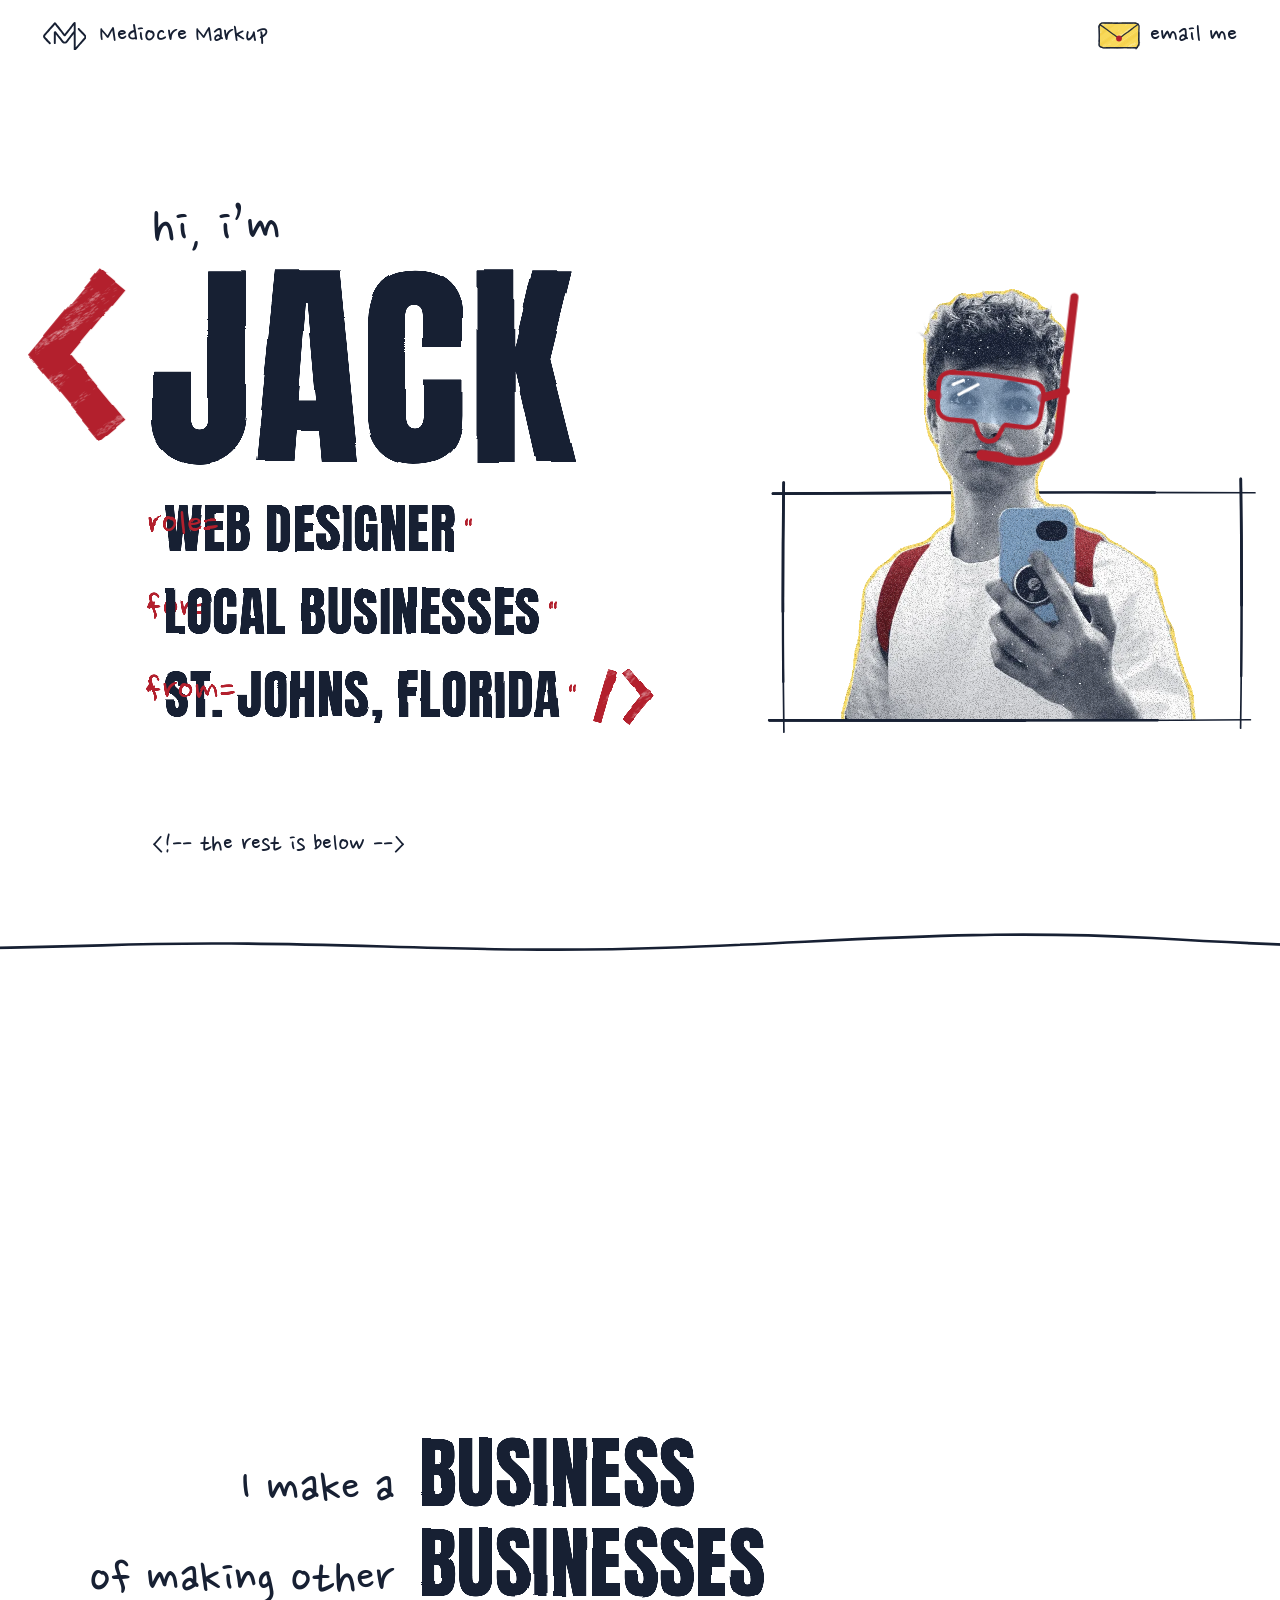
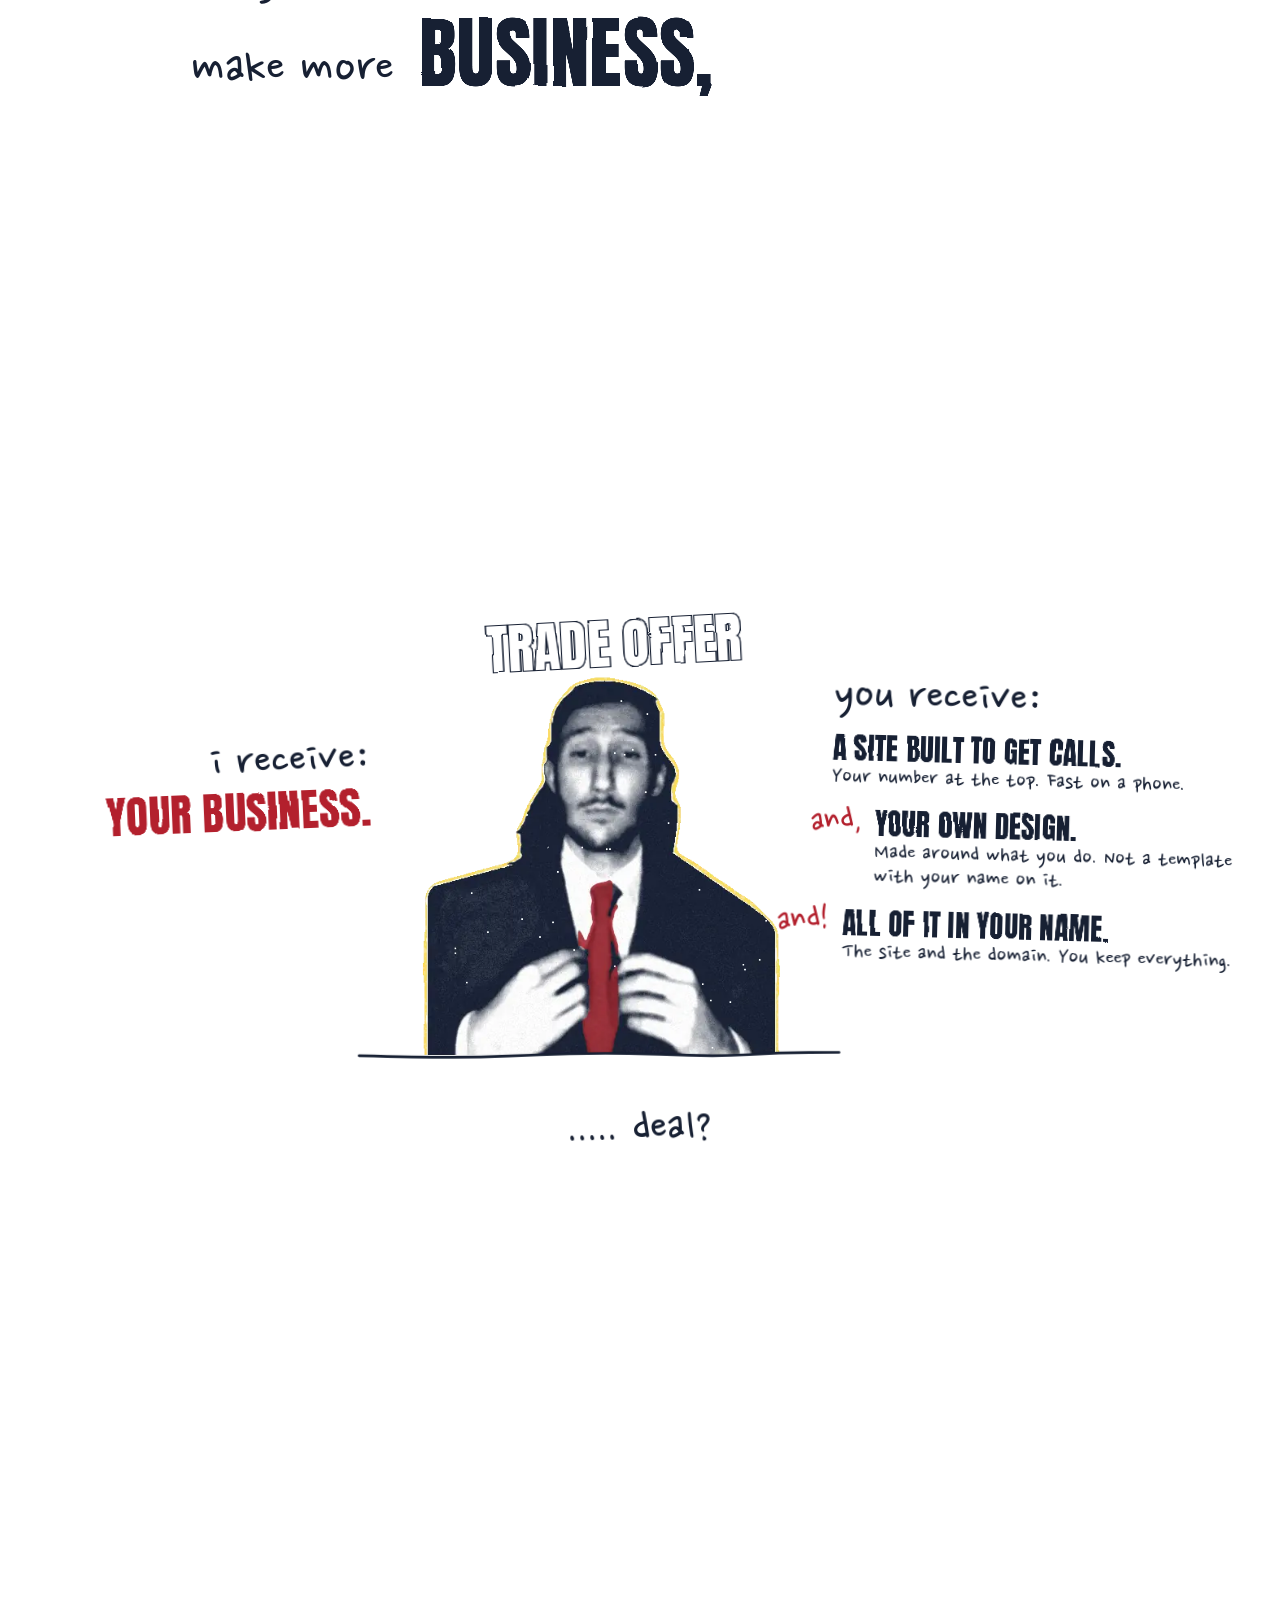
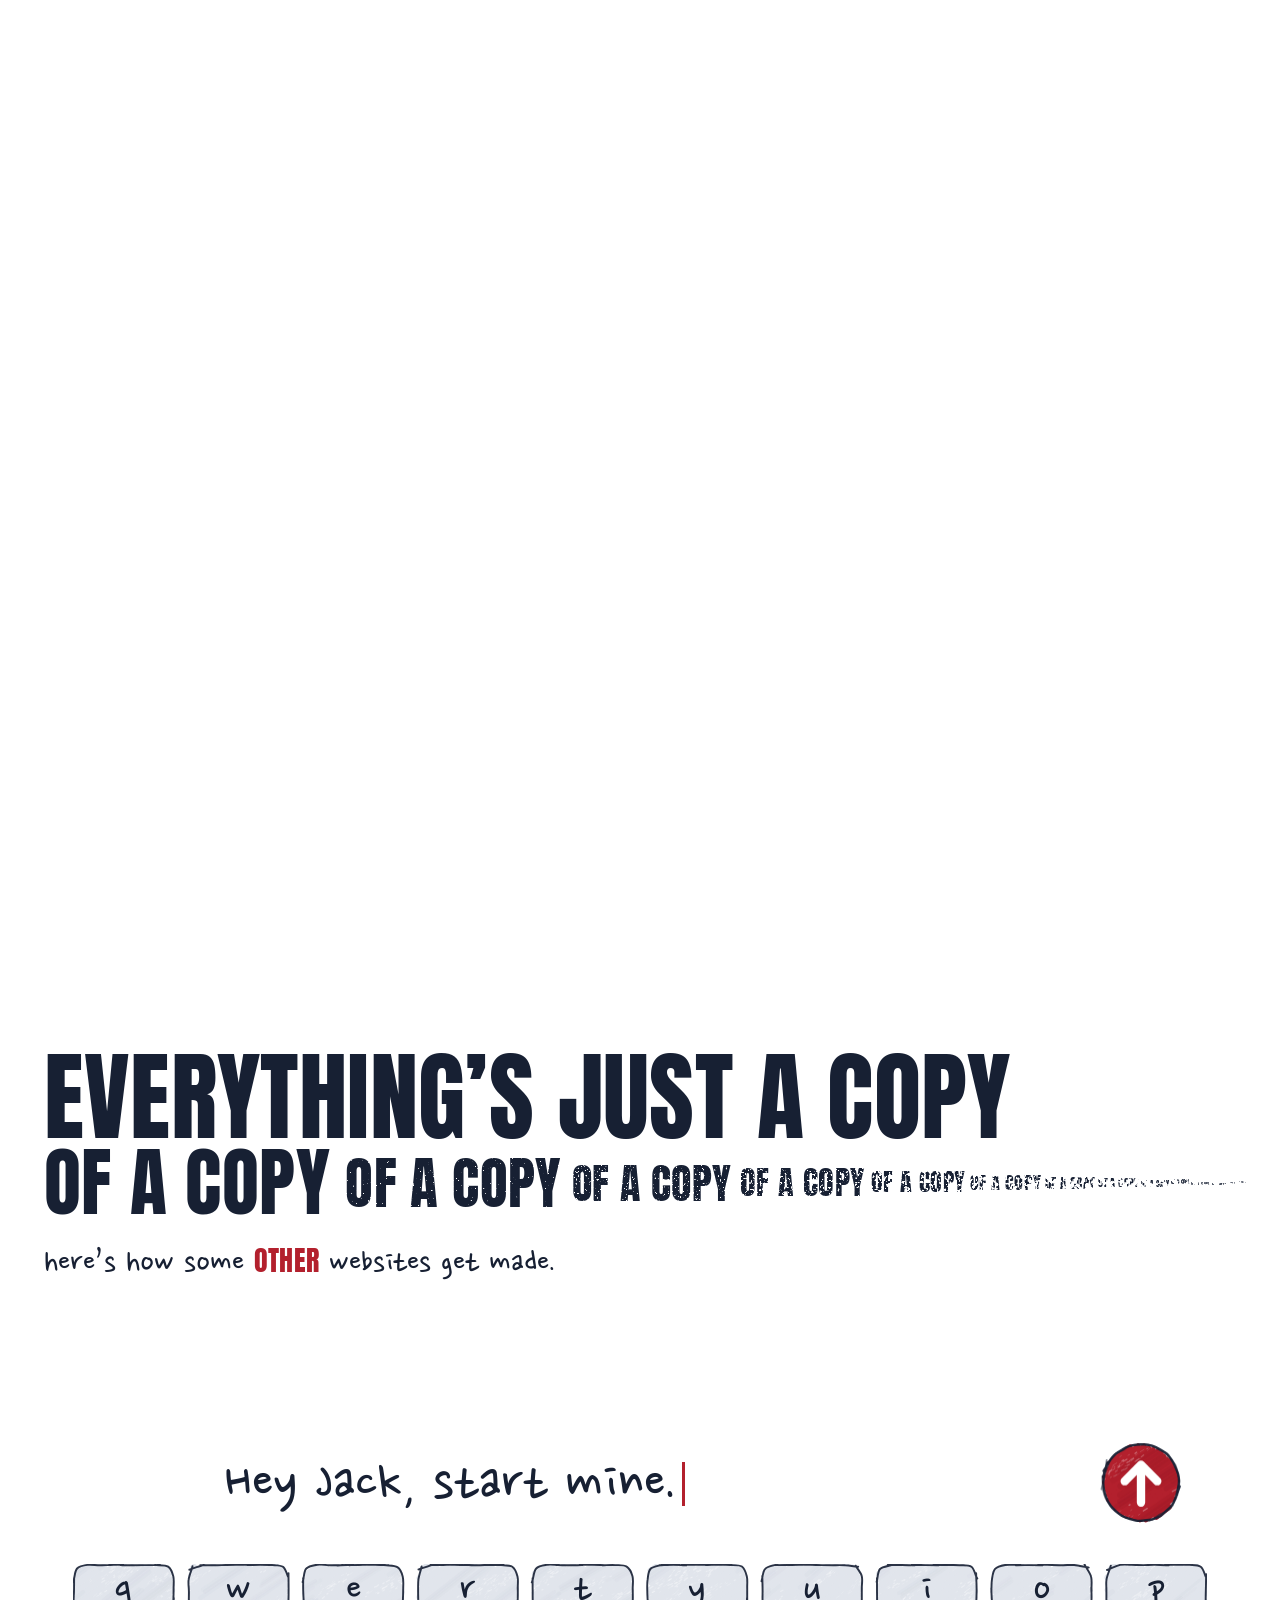
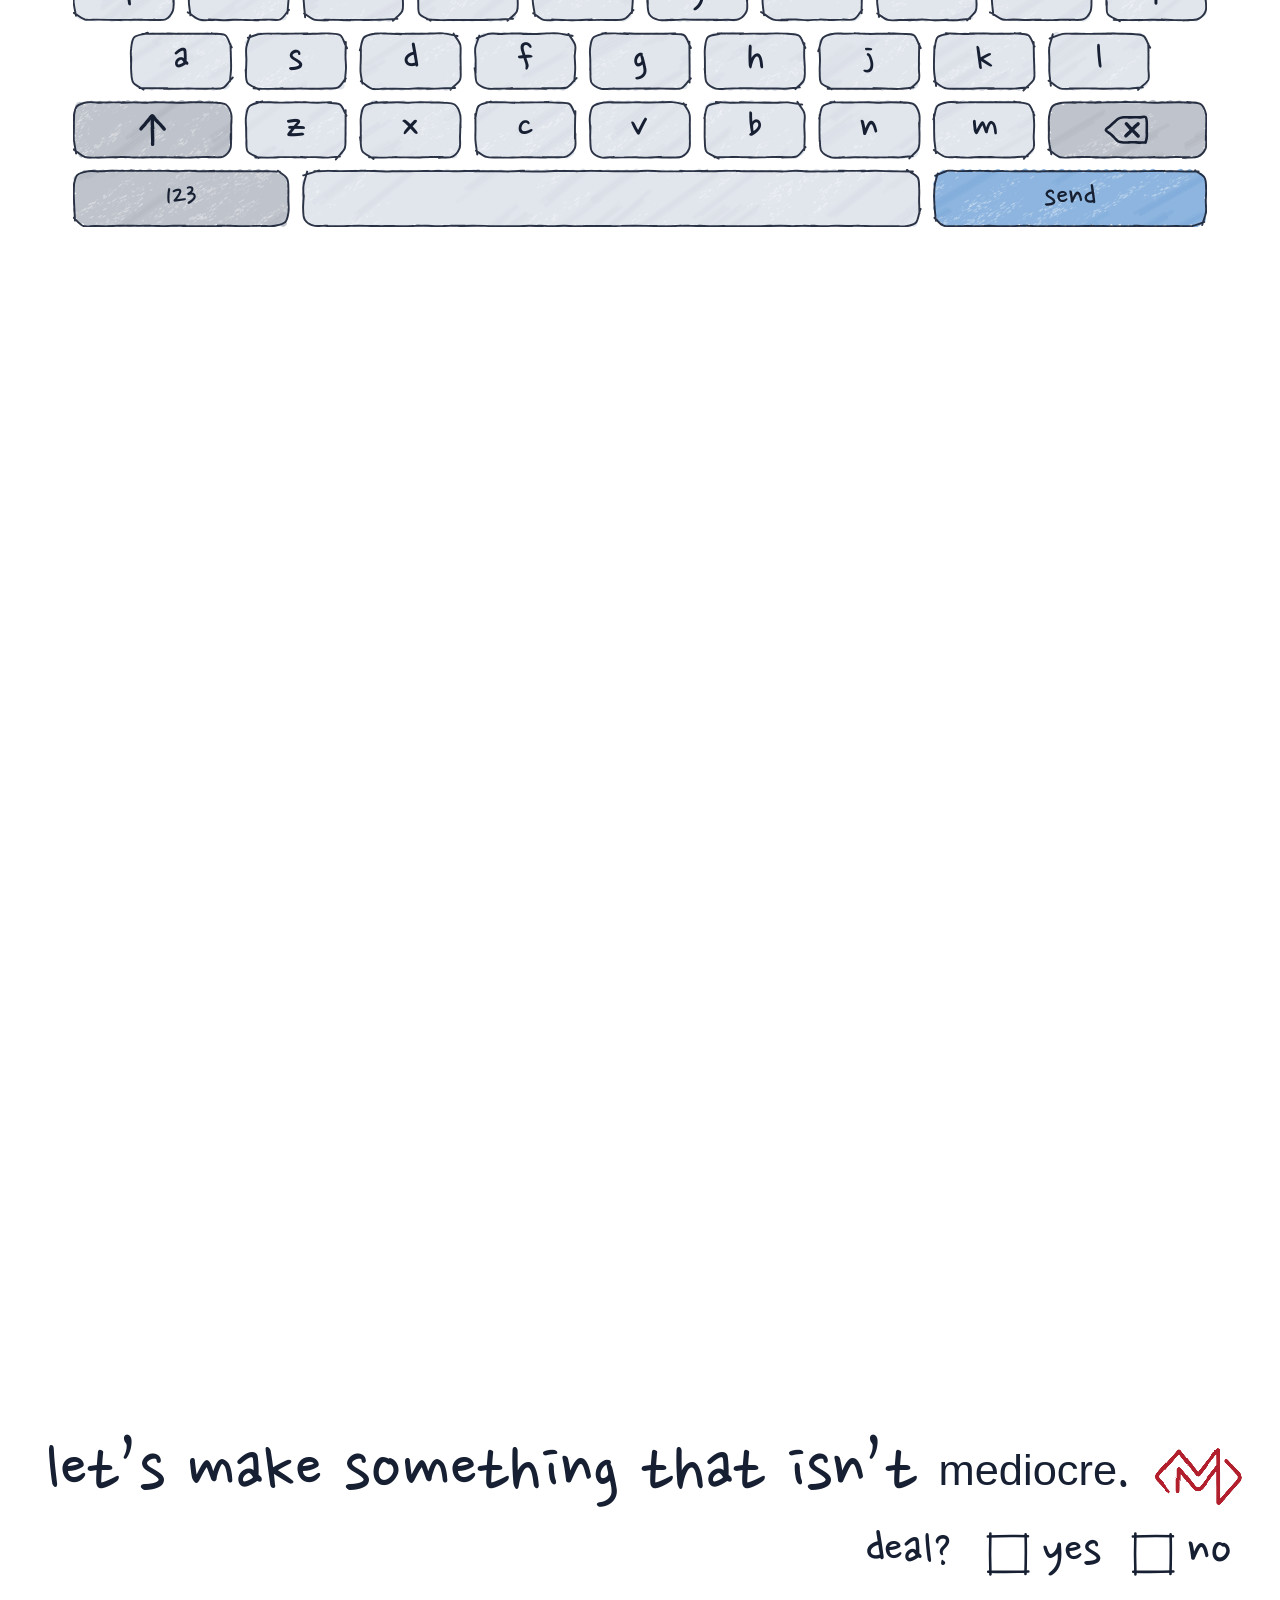
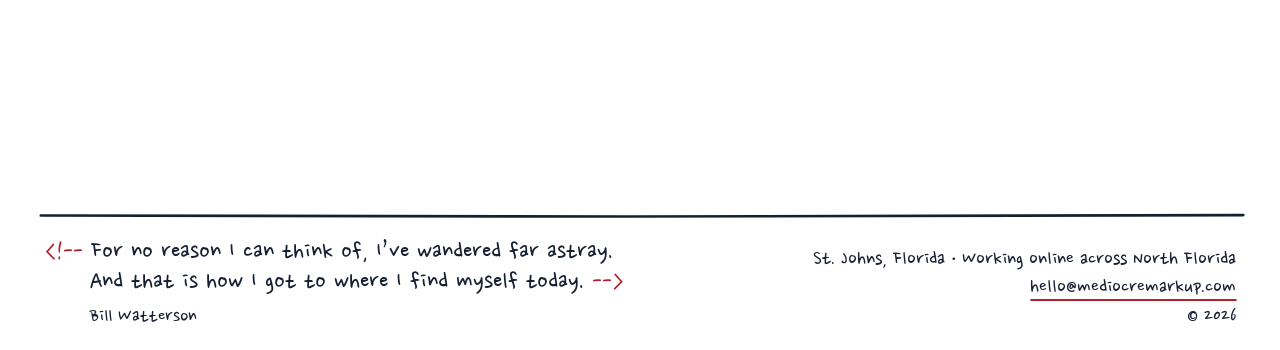
==== commit 5d437ee2: "A phone squashes the templates; I DON'T LIKE TEMPLATES is stamped; the end phone has a keyboard; yes" ====
--- a/index.html
+++ b/index.html
@@ -10,13 +10,13 @@
 <link rel="icon" type="image/png" sizes="96x96" href="assets/brand/icon-96.png">
 <link rel="apple-touch-icon" href="apple-touch-icon.png">
 <title>Web Design in St. Johns, FL | Mediocre Markup</title>
-<meta name="description" content="I’m Jack, a web designer in St. Johns, FL. I build websites for local businesses across North Florida. Your own design, no templates. You keep everything.">
+<meta name="description" content="Mediocre Markup is Jack, a web designer for local businesses in St. Johns, FL. Your own design, not a template. Let’s make something that isn’t mediocre.">
 <!-- seo:start · managed by the seo skill: edit seo.config.json and rerun apply.mjs, not these lines -->
 <link rel="canonical" href="https://mediocremarkup.com/">
 <meta property="og:type" content="website">
 <meta property="og:site_name" content="Mediocre Markup">
 <meta property="og:title" content="Web Design in St. Johns, FL | Mediocre Markup">
-<meta property="og:description" content="I’m Jack, a web designer in St. Johns, FL. I build websites for local businesses across North Florida. Your own design, no templates. You keep everything.">
+<meta property="og:description" content="Mediocre Markup is Jack, a web designer for local businesses in St. Johns, FL. Your own design, not a template. Let’s make something that isn’t mediocre.">
 <meta property="og:url" content="https://mediocremarkup.com/">
 <meta property="og:locale" content="en_US">
 <meta property="og:image" content="https://mediocremarkup.com/assets/brand/share.jpg">
@@ -61,9 +61,9 @@
 <link rel="preload" as="image" href="assets/hero/print/jack-shadow.webp">
 <link rel="preload" as="font" type="font/woff2" href="assets/fonts/anton-latin.woff2" crossorigin>
 <link rel="preload" as="font" type="font/woff2" href="assets/fonts/nanum-pen-script-latin.woff2" crossorigin>
-<link rel="stylesheet" href="page.css?v=82ee102366">
-<script src="page.js?v=4a327cdfa0" defer></script>
-<script type="application/ld+json">{"@context":"https://schema.org","@type":"WebSite","@id":"https://mediocremarkup.com/#website","url":"https://mediocremarkup.com/","name":"Mediocre Markup","inLanguage":"en-US","publisher":{"@id":"https://mediocremarkup.com/#business"}}</script>
+<link rel="stylesheet" href="page.css?v=f1c5d2bc0e">
+<script src="page.js?v=d6718ecf36" defer></script>
+<script type="application/ld+json">{"@context":"https://schema.org","@type":"WebSite","@id":"https://mediocremarkup.com/#website","url":"https://mediocremarkup.com/","name":"Mediocre Markup","alternateName":"MediocreMarkup","inLanguage":"en-US","publisher":{"@id":"https://mediocremarkup.com/#business"}}</script>
 </head>
 <body>
 <svg class="inks" width="0" height="0" aria-hidden="true" focusable="false"><defs><filter id="cr1" x="-8%" y="-12%" width="116%" height="124%" color-interpolation-filters="sRGB"><feTurbulence type="fractalNoise" baseFrequency=".024" numOctaves="2" seed="3" result="w"/><feDisplacementMap in="SourceGraphic" in2="w" scale="5" xChannelSelector="R" yChannelSelector="G" result="s"/><feImage class="tooth" x="0" y="0" width="220" height="220" preserveAspectRatio="none" result="t"/><feTile in="t" result="tt"/><feComposite in="tt" in2="s" operator="atop"/></filter><filter id="cr2" x="-8%" y="-12%" width="116%" height="124%" color-interpolation-filters="sRGB"><feTurbulence type="fractalNoise" baseFrequency=".024" numOctaves="2" seed="11" result="w"/><feDisplacementMap in="SourceGraphic" in2="w" scale="5" xChannelSelector="R" yChannelSelector="G" result="s"/><feImage class="tooth" x="-83" y="-47" width="220" height="220" preserveAspectRatio="none" result="t"/><feTile in="t" result="tt"/><feComposite in="tt" in2="s" operator="atop"/></filter><filter id="cr3" x="-8%" y="-12%" width="116%" height="124%" color-interpolation-filters="sRGB"><feTurbulence type="fractalNoise" baseFrequency=".024" numOctaves="2" seed="21" result="w"/><feDisplacementMap in="SourceGraphic" in2="w" scale="5" xChannelSelector="R" yChannelSelector="G" result="s"/><feImage class="tooth" x="-151" y="-112" width="220" height="220" preserveAspectRatio="none" result="t"/><feTile in="t" result="tt"/><feComposite in="tt" in2="s" operator="atop"/></filter><filter id="pm1" x="-4%" y="-12%" width="108%" height="124%" color-interpolation-filters="sRGB"><feTurbulence type="fractalNoise" baseFrequency=".024" numOctaves="1" seed="71" result="w"/><feDisplacementMap in="SourceGraphic" in2="w" scale="3.2" xChannelSelector="R" yChannelSelector="G" result="d"/><feGaussianBlur in="d" stdDeviation=".42" result="b"/><feComponentTransfer in="b"><feFuncA type="linear" slope="2" intercept="-.5"/></feComponentTransfer></filter><filter id="pm2" x="-4%" y="-12%" width="108%" height="124%" color-interpolation-filters="sRGB"><feTurbulence type="fractalNoise" baseFrequency=".024" numOctaves="1" seed="83" result="w"/><feDisplacementMap in="SourceGraphic" in2="w" scale="3.2" xChannelSelector="R" yChannelSelector="G" result="d"/><feGaussianBlur in="d" stdDeviation=".42" result="b"/><feComponentTransfer in="b"><feFuncA type="linear" slope="2" intercept="-.5"/></feComponentTransfer></filter><filter id="pm3" x="-4%" y="-12%" width="108%" height="124%" color-interpolation-filters="sRGB"><feTurbulence type="fractalNoise" baseFrequency=".024" numOctaves="1" seed="97" result="w"/><feDisplacementMap in="SourceGraphic" in2="w" scale="3.2" xChannelSelector="R" yChannelSelector="G" result="d"/><feGaussianBlur in="d" stdDeviation=".42" result="b"/><feComponentTransfer in="b"><feFuncA type="linear" slope="2" intercept="-.5"/></feComponentTransfer></filter><filter id="pn1" x="-6%" y="-10%" width="112%" height="120%" color-interpolation-filters="sRGB"><feTurbulence type="fractalNoise" baseFrequency=".013" numOctaves="1" seed="31" result="w"/><feDisplacementMap in="SourceGraphic" in2="w" scale="7" xChannelSelector="R" yChannelSelector="G" result="d"/><feGaussianBlur in="d" stdDeviation=".55" result="b"/><feComponentTransfer in="b"><feFuncA type="linear" slope="2.2" intercept="-.6"/></feComponentTransfer></filter><filter id="pn2" x="-6%" y="-10%" width="112%" height="120%" color-interpolation-filters="sRGB"><feTurbulence type="fractalNoise" baseFrequency=".013" numOctaves="1" seed="47" result="w"/><feDisplacementMap in="SourceGraphic" in2="w" scale="7" xChannelSelector="R" yChannelSelector="G" result="d"/><feGaussianBlur in="d" stdDeviation=".55" result="b"/><feComponentTransfer in="b"><feFuncA type="linear" slope="2.2" intercept="-.6"/></feComponentTransfer></filter><filter id="pn3" x="-6%" y="-10%" width="112%" height="120%" color-interpolation-filters="sRGB"><feTurbulence type="fractalNoise" baseFrequency=".013" numOctaves="1" seed="59" result="w"/><feDisplacementMap in="SourceGraphic" in2="w" scale="7" xChannelSelector="R" yChannelSelector="G" result="d"/><feGaussianBlur in="d" stdDeviation=".55" result="b"/><feComponentTransfer in="b"><feFuncA type="linear" slope="2.2" intercept="-.6"/></feComponentTransfer></filter><filter id="g1" x="-3%" y="-12%" width="106%" height="124%" color-interpolation-filters="sRGB"><feTurbulence type="fractalNoise" baseFrequency=".6" numOctaves="2" seed="4" result="n"/><feColorMatrix in="n" type="matrix" values="0 0 0 0 0 0 0 0 0 0 0 0 0 0 0 12 0 0 0 -8.7" result="m"/><feComposite in="SourceGraphic" in2="m" operator="out"/></filter><filter id="g2" x="-3%" y="-12%" width="106%" height="124%" color-interpolation-filters="sRGB"><feTurbulence type="fractalNoise" baseFrequency=".52" numOctaves="2" seed="9" result="n"/><feColorMatrix in="n" type="matrix" values="0 0 0 0 0 0 0 0 0 0 0 0 0 0 0 12 0 0 0 -7.9" result="m"/><feComposite in="SourceGraphic" in2="m" operator="out"/></filter><filter id="g3" x="-3%" y="-12%" width="106%" height="124%" color-interpolation-filters="sRGB"><feTurbulence type="fractalNoise" baseFrequency=".45" numOctaves="2" seed="15" result="n"/><feColorMatrix in="n" type="matrix" values="0 0 0 0 0 0 0 0 0 0 0 0 0 0 0 12 0 0 0 -7.2" result="m"/><feComposite in="SourceGraphic" in2="m" operator="out"/></filter><filter id="g4" x="-3%" y="-12%" width="106%" height="124%" color-interpolation-filters="sRGB"><feTurbulence type="fractalNoise" baseFrequency=".38" numOctaves="2" seed="22" result="n"/><feColorMatrix in="n" type="matrix" values="0 0 0 0 0 0 0 0 0 0 0 0 0 0 0 12 0 0 0 -6.6" result="m"/><feComposite in="SourceGraphic" in2="m" operator="out"/></filter><filter id="g5" x="-3%" y="-12%" width="106%" height="124%" color-interpolation-filters="sRGB"><feTurbulence type="fractalNoise" baseFrequency=".32" numOctaves="2" seed="30" result="n"/><feColorMatrix in="n" type="matrix" values="0 0 0 0 0 0 0 0 0 0 0 0 0 0 0 12 0 0 0 -6.0" result="m"/><feComposite in="SourceGraphic" in2="m" operator="out"/></filter><filter id="g6" x="-3%" y="-12%" width="106%" height="124%" color-interpolation-filters="sRGB"><feTurbulence type="fractalNoise" baseFrequency=".27" numOctaves="2" seed="37" result="n"/><feColorMatrix in="n" type="matrix" values="0 0 0 0 0 0 0 0 0 0 0 0 0 0 0 12 0 0 0 -5.4" result="m"/><feComposite in="SourceGraphic" in2="m" operator="out"/></filter></defs></svg>
@@ -164,7 +164,7 @@
   <section class="call" id="ask">
     <div class="fone-stage">
       <i class="fone" aria-hidden="true"></i>
-      <div class="shoved" aria-hidden="true"><div class="pile"><i class="pg" style="--i:0;--t:0;--x:-0.22;--y:0.12;--a:-13;--sx:-1;--sy:0.5;--sr:-1.6"></i><i class="pg" style="--i:1;--t:3;--x:0.2;--y:0.02;--a:9;--sx:1.1;--sy:0.2;--sr:1.3"></i><i class="pg" style="--i:2;--t:4;--x:-0.08;--y:0.22;--a:-4;--sx:-0.4;--sy:1;--sr:-0.8"></i><i class="pg" style="--i:3;--t:5;--x:0.26;--y:0.16;--a:15;--sx:1.5;--sy:0.8;--sr:2"></i><i class="pg" style="--i:4;--t:2;--x:-0.18;--y:0.05;--a:-8;--sx:-1.4;--sy:0.3;--sr:-1.9"></i><i class="pg" style="--i:5;--t:1;--x:0.03;--y:0.1;--a:3;--sx:0.5;--sy:1.2;--sr:1.1"></i></div></div>
+      <div class="shoved" aria-hidden="true"><p class="lure">here’s some websites.</p><div class="pile"><i class="pg" style="--i:0;--t:0;--x:-0.22;--y:0.12;--a:-13;--sx:-1;--sy:0.5;--sr:-1.6"></i><i class="pg" style="--i:1;--t:3;--x:0.2;--y:0.02;--a:9;--sx:1.1;--sy:0.2;--sr:1.3"></i><i class="pg" style="--i:2;--t:4;--x:-0.08;--y:0.22;--a:-4;--sx:-0.4;--sy:1;--sr:-0.8"></i><i class="pg" style="--i:3;--t:5;--x:0.26;--y:0.16;--a:15;--sx:1.5;--sy:0.8;--sr:2"></i><i class="pg" style="--i:4;--t:2;--x:-0.18;--y:0.05;--a:-8;--sx:-1.4;--sy:0.3;--sr:-1.9"></i><i class="pg" style="--i:5;--t:1;--x:0.03;--y:0.1;--a:3;--sx:0.5;--sy:1.2;--sr:1.1"></i></div></div>
       <h2 class="typed"><span class="t-line">i don’t like templates.</span> <span class="t-line">yours starts from a blank page.</span></h2>
       <div class="reach">
         <p class="sent" role="status" data-words="that opens your email. press send there."></p>
--- a/page.css
+++ b/page.css
@@ -1 +1 @@
-@font-face{font-family:Anton;src:url(assets/fonts/anton-latin.woff2) format("woff2");font-weight:400;font-display:swap}@font-face{font-family:Nanum Pen Script;src:url(assets/fonts/nanum-pen-script-latin.woff2) format("woff2");font-weight:400;font-display:swap}:root{--ground: #ffffff;--ink: #172033;--hue: #b3202d;--caps: "Anton", Impact, "Arial Narrow", sans-serif;--pen: "Nanum Pen Script", "Segoe Print", "Comic Sans MS", cursive;--m: clamp(20px, 3.33vw, 48px);--pen-size: clamp(26px, 2.3vw, 34px);--big: min(calc((100vw - 2 * var(--m)) / 10.4), 150px);--ease: cubic-bezier(.22, 1, .36, 1);--pop: cubic-bezier(.34, 1.3, .64, 1);--out: 0;--lvh: 1vh}@property --out{syntax: "<number>"; inherits: false; initial-value: 0;}@supports (height: 1lvh){:root{--lvh: 1lvh}}*,*:before,*:after{box-sizing:border-box}html{background:var(--ground);-webkit-text-size-adjust:100%}body{margin:0;transition:color .3s ease-in-out;color:var(--ink);font:400 var(--pen-size)/1.14 var(--pen);overflow-x:clip}img,svg,video,canvas{display:block}a{color:inherit}a,button,input,.reach-box{-webkit-tap-highlight-color:transparent;touch-action:manipulation}.cut,.reel img,.sheet img{-webkit-touch-callout:none}p,h1,h2,h3,h4,ul,ol,blockquote,figure{margin:0;padding:0;font-weight:400}ul,ol{list-style:none}button{font:inherit;color:inherit;background:none;border:0;padding:0;cursor:pointer}:focus-visible{outline:3px solid currentColor;outline-offset:4px}::selection{background:var(--ink);color:var(--ground)}.link{text-decoration:underline;text-decoration-thickness:2px;text-underline-offset:5px;text-decoration-color:var(--hue)}.link:hover{text-decoration-thickness:3px}.caps{font-family:var(--caps);text-transform:uppercase;letter-spacing:.004em;line-height:.96}.tag{line-height:1;white-space:nowrap;color:var(--hue)}.sr{position:absolute;width:1px;height:1px;margin:-1px;overflow:hidden;clip-path:inset(50%);white-space:nowrap}.loader{position:fixed;inset:0;z-index:60;overflow:hidden;background:var(--ground);color:var(--ink);-webkit-user-select:none;user-select:none;-webkit-tap-highlight-color:transparent}.loader[hidden]{display:none}.loading .loader[hidden]{display:block}.ld-blank{position:absolute;inset:0;z-index:8;background:var(--ground)}.ld-blank[hidden]{display:none}.ld-sketch{position:absolute;inset:0;font:400 var(--pen-size)/1.14 var(--pen);visibility:hidden;pointer-events:none}.loader.rolling .ld-sketch{visibility:visible}.ld-sketch :is(.fr-cr,.mask,canvas){display:none}.ld-sketch :is(.attrs .v,.big){color:transparent;-webkit-text-stroke:max(1.1px,.012em) var(--ink)}.ld-sketch :is(.attrs,.big){filter:url(#pn1);animation:repencil .6s step-end infinite!important}.ld-sketch .attrs :is(.k,.q){color:var(--ink)}.ld-sketch .pen{stroke:var(--ink)}.ld-sketch .link{text-decoration-color:currentColor}.ld-sketch .bracket{filter:url(#pn2);animation:repencil .6s step-end -.2s infinite!important}.ld-sketch .bracket *{fill:none;stroke:var(--ink);stroke-width:max(1.5px,.13cqw);stroke-linejoin:round}[data-sketch=wire] .ld-pic{display:none}:root[data-sketch=wire] .ld-sketch .fr-ln .x{display:inline}.ld-pic>*{position:absolute;inset:0;background:0 0 / 100% 100% no-repeat}.ld-shadow{background-image:url(assets/hero/print/jack-shadow.webp)}.ld-edge{display:none;position:fixed;inset:0;z-index:61;width:100%;height:100%;overflow:visible;pointer-events:none}.ld-edge.on{display:block}.ld-edge path{fill:none;stroke:var(--ink);stroke-width:clamp(2px,.5vw,2.6px);stroke-linecap:round;stroke-linejoin:round}.loading .hero :is(.b-open,.hi,.name .win,.name .win>span,.pre,.big,.bl,.pl,.frame,.below .bw,.below path,.attrs li,.b-slash,.b-gt,.note),.loading .bar>*{animation-play-state:paused!important}.built .hero :is(.b-open,.hi,.name .win,.name .win>span,.pre,.big,.bl,.pl,.frame,.below .bw,.below path,.attrs li,.b-slash,.b-gt,.note),.built .bar>*{animation-delay:-9s!important}.built .hero .cut{animation:none}.bar{position:absolute;inset:0 0 auto;z-index:5;display:flex;align-items:center;justify-content:space-between;height:clamp(62px,5.6vw,84px);padding:0 var(--m)}.brand{display:flex;align-items:center;gap:clamp(8px,1vw,14px);padding:8px 0;text-decoration:none}.mark{width:clamp(40px,3.4vw,50px);height:auto}.brand-name{line-height:1;white-space:nowrap}.mail{padding:10px 0;line-height:1;white-space:nowrap}.mail.inked{display:inline-flex;align-items:center;gap:.32em;text-decoration:none}.mail-env{position:relative;flex:none;width:1.5em;height:1.05em}.mail.inked:is(:hover,:focus-visible){text-decoration:underline;text-decoration-thickness:2px;text-underline-offset:4px}.mail.inked:active{scale:.97}.ld-sketch .mail-env{border-radius:3px;outline:2px solid var(--ink);outline-offset:-2px}@media(max-width:380px){.bar{font-size:24px}.mail.inked{gap:.22em}.mail-env{width:1.25em;height:.875em}}.bar>*{animation:fade-down .5s var(--ease) both}.bar.back{position:fixed;z-index:30;background:var(--ground);transform:translateY(-104%)}.bar.back:after{content:"";position:absolute;left:0;right:0;bottom:-1px;height:2px;background:var(--ink);filter:url(#pn2)}.bar.back.shown{transform:none}.motion .bar.back{transition:transform .24s var(--ease)}.bar>:nth-child(2){animation-delay:80ms}.grain{position:absolute;inset:0;width:100%;height:100%;pointer-events:none;image-rendering:crisp-edges;image-rendering:pixelated}.hero{position:relative;overflow:clip}.bracket{overflow:visible}.bracket *{fill:none;stroke:var(--hue);stroke-linecap:butt;stroke-linejoin:miter;vector-effect:non-scaling-stroke}.bracket{filter:url(#cr1)}.name{line-height:1;translate:0 calc(var(--out) * -16vh)}.hi{display:block;font-family:var(--pen);line-height:1;white-space:nowrap;animation:scrawl .34s var(--ease) .12s both}.name .win{display:block;padding:.05em .03em 0;margin:-.05em -.03em 0;font-family:var(--caps);text-transform:uppercase;letter-spacing:.002em;filter:url(#pn1);animation:thud .2s linear .76s,repencil .96s step-end infinite}.name .win>span{display:inline-block;transform-origin:50% 62%;animation:stamp .3s cubic-bezier(.3,0,.15,1) both;animation-delay:calc(.2s + var(--n) * 78ms)}.attrs{translate:calc(var(--out) * -7vw) calc(var(--out) * -7vh);filter:url(#pm2);animation:reink .96s step-end -.32s infinite}.attrs li{display:flex;align-items:baseline;white-space:nowrap;animation:keyed .3s steps(13,end) both;animation-delay:calc(.7s + var(--n) * .17s)}.attrs .k,.attrs .q{color:var(--hue);line-height:1}.attrs .v{font-family:var(--caps);text-transform:uppercase;letter-spacing:.01em;line-height:1}.note{white-space:nowrap;line-height:1;animation:type .5s var(--ease) 1.6s both}.mask{z-index:2;visibility:hidden;pointer-events:none;--bk: 1.5;--rz: 1}.mask path{stroke-dasharray:none}.mask .mk-fr{stroke-width:8}.mask .mk-tb{stroke-width:14}.mask .mk-mp{stroke-width:18}.mask .mk-st{stroke-width:15}.mask .mk-gl{fill:#8db5df;fill-opacity:.45;stroke:none}.mask .mk-sh{stroke:#fff;stroke-width:5.5}.mask :is(.mk-fr,.mk-tb){stroke-dasharray:1 2;stroke-dashoffset:1.01}.mask .bb{--k: calc(var(--bk) * var(--n, 1));visibility:hidden;fill:#fff;stroke-width:4.6;stroke-dasharray:none}.mask .bb path{stroke-dasharray:inherit}.mask .bb .gl{fill:none;stroke-width:2.6}.motion .pair.dive .mask{visibility:visible}.motion .dive .mk-fr{animation:pen-draw .42s steps(5,jump-start) both}.motion .dive :is(.mk-gl,.mk-sh){animation:put 0s linear .42s both}.motion .dive .mk-st{animation:put 0s linear .5s both}.motion .dive .mk-mp{animation:put 0s linear .58s both}.motion .dive .mk-tb{animation:pen-draw .42s steps(5,jump-start) .58s both}.motion .dive .bb.up{animation:bubble 1.3s step-end both}@media(hover:hover)and (pointer:fine){.mask{--bk: 1.9;--rz: 1.15}.motion .dive .mk-fr{animation-duration:.12s;animation-timing-function:steps(2,jump-start)}.motion .dive :is(.mk-gl,.mk-sh,.mk-st){animation-delay:.12s}.motion .dive .mk-mp{animation-delay:.18s}.motion .dive .mk-tb{animation-duration:.12s;animation-delay:.18s;animation-timing-function:steps(2,jump-start)}}@media(min-width:900px)and (min-aspect-ratio:5/4)and (min-height:541px)and (hover:hover)and (pointer:fine){.motion .hero{--stay: 38svh;--up: calc(100svh - min(62.5vw, 100svh)) ;height:calc(100svh + var(--stay));padding-top:var(--up)}.motion .hero .stage{position:sticky;left:auto;bottom:auto;top:var(--up);translate:none;margin:0 auto}}@keyframes put{0%{opacity:0}to{opacity:1}}@keyframes bubble{0%{visibility:visible;transform:translate(0) scale(calc(var(--k) * .4))}11%{visibility:visible;transform:translate(calc(var(--d) * 5px),calc(var(--rz) * -20px)) scale(calc(var(--k) * .62))}22%{visibility:visible;transform:translate(calc(var(--d) * -6px),calc(var(--rz) * -44px)) scale(calc(var(--k) * .8))}33%{visibility:visible;transform:translate(calc(var(--d) * 8px),calc(var(--rz) * -70px)) scale(calc(var(--k) * .92))}44%{visibility:visible;transform:translate(calc(var(--d) * -5px),calc(var(--rz) * -98px)) scale(var(--k))}55%{visibility:visible;transform:translate(calc(var(--d) * 7px),calc(var(--rz) * -126px)) scale(calc(var(--k) * 1.06))}66%{visibility:visible;transform:translate(calc(var(--d) * -4px),calc(var(--rz) * -154px)) scale(calc(var(--k) * 1.1))}77%{visibility:visible;transform:translate(calc(var(--d) * 3px),calc(var(--rz) * -176px)) scale(calc(var(--k) * 1.34));stroke-dasharray:5 8;fill:none}88%,to{visibility:hidden;transform:translateY(calc(var(--rz) * -176px))}}.swp{position:relative}.attrs .v.swp{display:inline-block}.swp.alt .sw-base{opacity:0}.sw{position:absolute;left:0;top:0;width:100%;height:100%;overflow:visible;pointer-events:none}.sw text{font:inherit;letter-spacing:inherit}.sw .sl{fill:currentColor;opacity:0;transform-box:fill-box;transform-origin:50% 72%}.sw .sm{visibility:hidden}.lede,.below{display:none}.frame{position:absolute;inset:0;animation:unfold .38s var(--ease) .5s both}.fr-cr{position:absolute;inset:-7.14% -5%}.fr-cr:not(.on):before{content:"";position:absolute;inset:6.25% 4.545%;background:var(--hue)}[data-box=cross] .fr-cr{display:none}:root:not([data-box=cross]) .fr-ln .x{display:none}.fr-ln{position:absolute;inset:0;width:100%;height:100%;overflow:visible;pointer-events:none}.fr-ln path{fill:none;stroke:var(--ink);stroke-width:2.6;stroke-linecap:round;vector-effect:non-scaling-stroke}.hero .fr-ln path{stroke-width:1.7}.hero .fr-ln .m{stroke-width:2.3}.hero .fr-ln .hv{stroke-width:2.8}.fr-ln .x{stroke-width:1.7}.fr-ln .pp{fill:var(--ground);stroke:none}.fr-ln .h{opacity:0;animation:boil .96s step-end infinite}.fr-ln .h:first-child{opacity:1}.fr-ln .h:nth-child(2){animation-delay:-.64s}.fr-ln .h:nth-child(3){animation-delay:-.32s}.fr-foot,.fr-front{z-index:2}.who{position:absolute;z-index:1;left:-8cqw;right:-8cqw;top:-60cqw;bottom:0;overflow:clip}.pair .cut{inset:auto;left:calc(8cqw + var(--dx));top:calc(60cqw - var(--lift));width:calc(var(--im) * 1.0643);height:auto;aspect-ratio:728 / 1302;transform:translateY(calc(var(--out) * 26cqw))}.cut{position:absolute;inset:0;width:100%;height:100%}.hero .cut{animation:surface .62s cubic-bezier(.2,.8,.2,1) 1s both}.b-open{animation:jab .42s var(--pop) both,redraw .96s step-end infinite;transform:translate(calc(var(--out) * -12vw))}.shut{display:inline-flex;align-self:center;flex:none}.b-slash{animation:swing .4s var(--pop) 1.24s both,redraw .96s step-end infinite;transform-origin:50% 100%}.b-gt{animation:shoot .3s var(--pop) 1.36s both,redraw .96s step-end infinite}.hill{display:none}@keyframes jab{0%{opacity:0;translate:-16vw 0}}@keyframes scrawl{0%{opacity:0;clip-path:inset(-20% 100% -20% 0)}to{opacity:1;clip-path:inset(-20% -10% -20% 0)}}@keyframes stamp{0%{opacity:0;scale:1.8;rotate:-7deg}55%{opacity:1;scale:.95;rotate:0deg}to{opacity:1;scale:1}}@keyframes thud{25%{translate:0 5px}55%{translate:0 -2px}}@keyframes press{0%{opacity:0;scale:1.22;rotate:-2.5deg}55%{opacity:1;scale:.97;rotate:0deg}to{opacity:1;scale:1}}@keyframes keyed{0%{clip-path:inset(-10% 100% -10% 0)}to{clip-path:inset(-10% -4% -10% 0)}}@keyframes swing{0%{opacity:0;translate:0 -70%;rotate:26deg}30%{opacity:1}72%{translate:0 0;rotate:-4deg}to{rotate:0deg}}@keyframes shoot{0%{opacity:0;translate:46% 0}}@keyframes surface{0%{opacity:0;translate:0 16%}}@keyframes type{0%{opacity:0;translate:-14px 0}}@keyframes fade-down{0%{opacity:0;translate:0 -8px}}@keyframes unfold{0%{clip-path:inset(-12% -8% 112% -8%)}to{clip-path:inset(-12% -8% -12% -8%)}}@keyframes boil{0%{opacity:1}33.34%,to{opacity:0}}.dr>canvas{position:absolute;left:0;top:0;width:100%;height:100%}.motion .dr>canvas{opacity:0;animation:boil .96s step-end infinite}.motion .dr>canvas:nth-child(2){animation-delay:.32s}.motion .dr>canvas:nth-child(3){animation-delay:.64s}.motion .dr.once>canvas{opacity:1;animation:none}.inks{position:absolute;width:0;height:0}@keyframes redraw{0%{filter:url(#cr1)}33.34%{filter:url(#cr2)}66.67%{filter:url(#cr3)}}@media(min-width:900px)and (min-aspect-ratio:5/4),(max-height:520px)and (min-aspect-ratio:16/10){.hero{height:100svh;min-height:540px}.stage{position:absolute;left:50%;bottom:0;translate:-50% 0;width:min(100vw,160svh);aspect-ratio:1.6;container-type:size}.b-open{position:absolute;z-index:1;left:3.33cqw;top:13.6cqw;height:12.6cqw;width:auto}.b-open *{stroke-width:2.6cqw}.name{position:absolute;z-index:1;left:11.6cqw;top:8.4cqw}.hi{font-size:4.4cqw;margin:0 0 -.7cqw .3cqw}.name .win{font-size:17.4cqw}.attrs{position:absolute;z-index:3;left:11.8cqw;top:31.6cqw;display:grid;row-gap:1.9cqw}.attrs .k,.attrs .q{font-size:3.3cqw}.attrs .v{font-size:4.25cqw;margin:0 .12em}.note{position:absolute;z-index:4;left:11.8cqw;bottom:3.2cqw;font-size:clamp(24px,2.2cqw,32px)}.pair{--im: 31cqw;--lift: 18.2cqw;--dx: 1cqw;position:absolute;z-index:2;left:61.2cqw;top:30.7cqw;width:35.8cqw;height:17.7cqw}.shut{gap:.55cqw;margin-left:1.3cqw}.b-slash,.b-gt{height:4.2cqw;width:auto}.b-slash *,.b-gt *{stroke-width:.74cqw}.hill{display:block;position:absolute;z-index:5;left:0;bottom:0;width:100%;height:9.5cqw;pointer-events:none;transform:translateY(calc(100% + 4px - var(--out) * 44cqw))}.hill svg{width:100%;height:100%;overflow:visible}.hill .pp{fill:var(--ground)}.hill .ln{fill:none;stroke:var(--ink);stroke-width:2.6;stroke-linecap:round;vector-effect:non-scaling-stroke}.hill .h{opacity:0;animation:boil .96s step-end infinite}.hill .h:first-child{opacity:1}.hill .h:nth-child(2){animation-delay:-.64s}.hill .h:nth-child(3){animation-delay:-.32s}.hill:after{content:"";position:absolute;left:-150vw;right:-150vw;top:calc(100% - 1px);height:44cqw;background:var(--ground)}.ld-sketch .name .win{color:transparent;-webkit-text-stroke:max(1.4px,.0095em) var(--ink);filter:url(#pn3);animation:repencil .6s step-end -.4s infinite!important}}@media not (((min-width:900px)and (min-aspect-ratio:5/4))or ((max-height:520px)and (min-aspect-ratio:16/10))){.hero{min-height:100svh}.stage{--bar: clamp(62px, 5.6vw, 84px);position:relative;display:flex;flex-direction:column;justify-content:center;width:min(100%,calc((max(480px,100svh) - var(--bar)) / 1.43));height:100svh;min-height:480px;margin:0 auto;padding-top:var(--bar);container-type:inline-size}.b-open,.b-slash,.b-gt,.attrs,.note,.hill{display:none}.name{position:relative;z-index:3;margin:1.6cqw 6cqw 0;pointer-events:none}.lede{display:contents}.hi,.name .win,.pre{display:inline-block;margin:0;padding:0;font-family:var(--pen);font-size:11cqw;line-height:1;letter-spacing:0;white-space:nowrap}.name .win{text-transform:lowercase;filter:none;animation:scrawl .26s var(--ease) .32s both}.name .win:after{content:"."}.name .win>span{display:inline;animation:none}.pre{animation:scrawl .26s var(--ease) .52s both}.big{display:block;margin-top:1.2cqw;font-family:var(--caps);font-size:20.2cqw;line-height:.92;text-transform:uppercase;letter-spacing:.002em;filter:url(#pn1);animation:thud .2s linear 1.04s,repencil .96s step-end infinite}.bl{display:block;width:max-content;transform-origin:14% 60%;animation:press .3s cubic-bezier(.3,0,.15,1) both;animation-delay:calc(.68s + var(--n) * .1s)}.post{display:block;margin-top:1cqw;font-family:var(--pen);font-size:9cqw;line-height:1}.pl{display:block;width:max-content;animation:scrawl .26s var(--ease) 1.06s both}.pl+.pl{animation-delay:1.22s}.pair{--im: 50cqw;--lift: 28.6cqw;--dx: 2.6cqw;position:relative;z-index:2;flex:0 1 34cqw;min-height:25cqw;margin:12.4cqw 6cqw 6.5cqw 36cqw}.fr-ln path{stroke-width:2.2}.hero .fr-ln path{stroke-width:1.5}.hero .fr-ln .m{stroke-width:2}.hero .fr-ln .hv{stroke-width:2.4}.mask{--bk: 2.1;--rz: 1.9}.mask .mk-fr{stroke-width:10}.mask .mk-tb{stroke-width:17}.below{position:absolute;left:-30.6cqw;bottom:0;z-index:1;display:flex;align-items:flex-end;gap:1.8cqw;font:400 8.4cqw/.94 var(--pen);rotate:-3deg;transform-origin:0 100%}.below .bw{animation:scrawl .3s var(--ease) 1.34s both}.below .bw span{display:block;width:max-content}.below .pen{flex:none;width:5.2cqw;height:auto;margin-bottom:-.6cqw}.below .sh{stroke-width:8.6;animation:pen-draw .4s steps(5,jump-start) 1.6s both}.below .hd{stroke-width:9.4;animation:pen-draw .17s steps(2,jump-start) 2s both}}@media(max-height:520px)and (min-aspect-ratio:16/10){.hero{min-height:0}.bar{height:46px;font-size:21px}.mark{width:32px}.note{font-size:min(24px,3.6cqw)}}@media(max-width:350px){.bar{font-size:21px}.mark{width:34px}}.sec{position:relative;padding:clamp(72px,12vh,150px) var(--m)}.js .rv{opacity:0;translate:0 26px;transition:opacity .7s var(--ease),translate .7s var(--ease);transition-delay:calc(var(--d, 0) * 90ms)}.js .rv.in{opacity:1;translate:0 0}.pen{overflow:visible;fill:none;stroke:var(--hue);stroke-linecap:round;stroke-linejoin:round}.pen path{stroke-dasharray:1 2}.pen .sh{stroke-width:6.5}.pen .hd{stroke-width:7.1}@keyframes pen-draw{0%{stroke-dashoffset:1.01}to{stroke-dashoffset:0}}@keyframes pen-under{0%{stroke-dashoffset:1.01}16%{stroke-dashoffset:.7}33%{stroke-dashoffset:.43}50%{stroke-dashoffset:.22}66%{stroke-dashoffset:.08}83%,to{stroke-dashoffset:0}}.js.motion [data-pen]:not(.in) .pen path{stroke-dashoffset:1.01}.js.motion [data-pen].in .pen .sh{animation:pen-draw .5s steps(6,jump-start) both}.js.motion [data-pen].in .pen .hd{animation:pen-draw .17s steps(2,jump-start) .5s both}.creed{--s: min(90vw, 160svh);position:relative;display:grid;place-items:center;min-height:88svh;padding:clamp(48px,10svh,120px) var(--m);overflow-x:clip}.creed-in{display:grid;grid-template-columns:auto auto;justify-content:center;align-items:baseline;column-gap:calc(var(--s) * .021);row-gap:calc(var(--s) * .005)}.why,.why .row{display:contents}.why .p{grid-column:1;justify-self:end;font:400 calc(var(--s) * .047)/1 var(--pen);white-space:nowrap}.why b{grid-column:2;justify-self:start;font:400 calc(var(--s) * .069)/1 var(--caps);text-transform:uppercase;letter-spacing:.006em;white-space:nowrap;filter:url(#pm1)}.biz-h{grid-column:2;grid-row:4;margin-left:-.012em;color:var(--hue);font-size:calc(var(--s) * .128);line-height:.92;white-space:nowrap;filter:url(#pn1)}.js.motion .creed .row:not(.on) :is(.p,b),.js.motion .creed:not(.end) .biz-h{opacity:0}.js.motion .creed .row.on .p{animation:scrawl .3s var(--ease) both}.js.motion .creed .row.on b{transform-origin:0 60%;animation:press .3s cubic-bezier(.3,0,.15,1) .14s both}.js.motion .creed.end .biz-h{transform-origin:0 60%;animation:press .34s cubic-bezier(.3,0,.15,1) .22s both}@media not (((min-width:900px)and (min-aspect-ratio:5/4))or ((max-height:520px)and (min-aspect-ratio:16/10))){.creed{--q: min(1vw, calc(100svh / 176));min-height:0;place-items:center start;padding:calc(var(--lvh) * 13) var(--m) calc(var(--lvh) * 13)}.creed-in{display:block;width:100%}.why,.why .row{display:block}.why .p{display:block;justify-self:start;font:400 calc(var(--q) * 11.6)/.9 var(--pen)}.why b{display:block;justify-self:start;margin:calc(var(--q) * .2) 0 calc(var(--q) * 3.4) -.012em;font-size:calc(var(--q) * 14.8);line-height:.96}.biz-h{margin:calc(var(--q) * .8) 0 0 -.012em;font-size:min(calc((100vw - 2 * var(--m)) / 4.02),calc(var(--q) * 22.4));line-height:.9;white-space:normal}.js.motion .creed .row:not(.on) :is(.p,b){opacity:1}.js.motion .creed .row.on .p,.js.motion .creed .row.on b{animation:none}.js.motion .creed.end .biz-h{animation:rise-to .32s cubic-bezier(.3,0,.15,1) both}@keyframes rise-to{0%{opacity:0;scale:.93}}}@keyframes repencil{0%{filter:url(#pn1)}33.34%{filter:url(#pn2)}66.67%{filter:url(#pn3)}}@keyframes reink{0%{filter:url(#pm1)}33.34%{filter:url(#pm2)}66.67%{filter:url(#pm3)}}.biz{padding:0 0 clamp(30px,6vh,80px);overflow-x:clip}.filmed .act{height:calc(100svh + var(--run, 120svh))}.filmed .film{position:sticky;top:0}.trade{position:relative;display:grid;grid-template-columns:minmax(0,1fr) auto minmax(0,1.24fr);column-gap:clamp(18px,3vw,56px);align-items:start;align-content:center;min-height:94svh;margin:0 var(--m)}.stamp{grid-column:1 / -1;grid-row:1;justify-self:center;position:relative;z-index:2;display:flex;align-items:center;gap:.2em;margin:0 0 -.3em;padding:.07em .2em 0;isolation:isolate;color:#fff;font-size:clamp(30px,4.2vw,74px);white-space:nowrap;translate:-7% 0;rotate:-3deg}.stamp:before{content:"";position:absolute;inset:0;z-index:-1;background:var(--hue);filter:url(#cr2);animation:redraw .96s step-end -.32s infinite}.stamp>span{-webkit-text-stroke:.05em var(--ink);paint-order:stroke fill;filter:url(#pm2)}.warn{width:.58em;height:.52em;flex:none;margin-top:-.08em;overflow:visible;fill:#fff;stroke:var(--ink);stroke-width:1.5;stroke-linejoin:round;paint-order:stroke fill}.warn .bang{fill:var(--hue);stroke:none}.stamp.drawn:before,.stamp.drawn svg.warn{display:none}.stamp-bg{position:absolute;inset:-.06em -.14em -.04em;z-index:-1}.warn-dr{position:relative;width:.62em;height:.56em;flex:none;margin-top:-.07em}.dude{grid-column:2;grid-row:2;position:relative;width:min(54svh,30vw);aspect-ratio:472 / 494}.shot{position:absolute;inset:0;overflow:hidden;clip-path:inset(2px 0 0 0)}.reel{display:block;width:100%;height:200%}.reel img{width:1100%;max-width:none;height:100%}.dude.run .reel{animation:reel-y 2.2s steps(2) infinite}.dude.run .reel img{animation:reel-x 1.1s steps(11) infinite}@keyframes reel-x{to{translate:-100% 0}}@keyframes reel-y{to{translate:0 -100%}}.mine{grid-column:1;grid-row:2;justify-self:end;text-align:right;rotate:-2.4deg;margin-top:clamp(30px,10svh,120px)}.yours{grid-column:3;grid-row:2;rotate:1.5deg;margin-top:clamp(8px,3svh,40px)}.recv{font:400 clamp(38px,3.8vw,68px)/.9 var(--pen);white-space:nowrap}.got{margin-top:.1em;font:400 clamp(30px,3.5vw,62px)/.96 var(--caps);text-transform:uppercase;letter-spacing:.006em;color:var(--hue);filter:url(#pm2)}.gets{margin-top:clamp(10px,1.1vw,18px);display:grid;row-gap:clamp(12px,1.5vw,26px)}.gets li{position:relative;max-width:24em}.gets li:nth-child(2){margin-left:clamp(26px,3.4vw,60px)}.gets li:nth-child(3){margin-left:clamp(8px,1.1vw,20px)}.gets b{display:block;font:400 clamp(23px,2.3vw,40px)/1 var(--caps);text-transform:uppercase;letter-spacing:.008em;filter:url(#pm3)}.gets span{display:block;margin-top:.1em;font:400 clamp(24px,1.9vw,31px)/1 var(--pen)}.trade.seen :is(.got,.gets b,.stamp>span){animation:reink .96s step-end infinite}.trade.seen .gets li:nth-child(2) b{animation-delay:-.32s}.trade.seen .gets li:nth-child(3) b{animation-delay:-.64s}.and{position:absolute;right:100%;top:-.16em;margin-right:.34em;font:normal 400 clamp(32px,2.9vw,52px)/1 var(--pen);color:var(--hue);white-space:nowrap;rotate:-6deg}.first{--ph: clamp(46px, 8.8svh, 72px);grid-column:1 / -1;grid-row:3;justify-self:center;position:relative;z-index:3;margin-top:clamp(26px,5.2svh,60px);rotate:-1.4deg}.deal{display:inline-block;padding:.12em .3em .06em;color:inherit;text-decoration:none;font:400 clamp(38px,3.8vw,68px)/.9 var(--pen);white-space:nowrap;border-radius:10px;-webkit-tap-highlight-color:transparent}.deal:is(:hover,:focus-visible){color:var(--hue)}.deal:focus-visible{outline:3px solid var(--ink);outline-offset:4px}.deal:active{translate:0 1px}.msg{--fill: var(--hue);display:inline-flex;align-items:flex-start;gap:calc(var(--ph) * .3);color:inherit;text-decoration:none;border-radius:14px;-webkit-tap-highlight-color:transparent}.msg:is(:hover,:focus-visible){--fill: var(--ink)}.msg:focus-visible{outline:3px solid var(--ink);outline-offset:8px}.msg:active .ph{translate:0 1px}.say{position:relative;margin-top:calc(var(--ph) * .26);padding:.3em .62em .34em .56em}.free{position:relative;display:block;font:400 clamp(30px,2.9vw,48px)/1 var(--pen);white-space:nowrap}.bub path{fill:var(--ground)}.ph{display:block;flex:none;width:var(--ph);rotate:-6deg}.ph-in{display:block;position:relative;aspect-ratio:100 / 190}.ph-in>i{position:absolute;inset:0;visibility:hidden}.ph-in>.ph-a{visibility:visible}.trade.seen .ph-in{animation:ph-buzz 6s step-end 1s infinite}.trade.seen .ph-a{animation:ph-s1 6s step-end 1s infinite}.trade.seen .ph-b{animation:ph-s2 6s step-end 1s infinite}.trade.seen .ph-c{animation:ph-s3 6s step-end 1s infinite}.trade.seen .ph-d{animation:ph-s4 6s step-end 1s infinite}@keyframes ph-s1{0%{visibility:visible}26%,to{visibility:hidden}}@keyframes ph-s2{0%,42%,to{visibility:hidden}26%{visibility:visible}}@keyframes ph-s3{0%,60%,to{visibility:hidden}42%{visibility:visible}}@keyframes ph-s4{0%{visibility:hidden}60%,to{visibility:visible}}.calm .ph-in>.ph-a{visibility:hidden}.calm .ph-in>.ph-d{visibility:visible}.trade.seen .msg:is(:hover,:focus-visible) .ph-in{animation:ring .42s step-end infinite}@keyframes ph-buzz{0%,60%,68.4%,to{rotate:0deg;translate:0 0}61.2%{rotate:-6deg;translate:-2px 0}62.4%{rotate:5deg;translate:2px 0}63.6%{rotate:-5deg;translate:-1px 0}64.8%{rotate:4deg;translate:1px 0}66%{rotate:-3deg}67.2%{rotate:2deg}}@keyframes ring{0%{rotate:-5deg;translate:-1.5px 0}25%{rotate:4deg;translate:1.5px 0}50%{rotate:-3deg;translate:-1px 0}75%{rotate:4deg;translate:1px 0}}.js.motion .trade:not(.in):not(.parts):not(.stepped) :is(.stamp,.side,.first){opacity:0}.trade.in:not(.parts):not(.stepped) .stamp{animation:stamp-in .3s var(--pop) both}.trade.in:not(.parts):not(.stepped) :is(.side,.first,.gets li){animation:write-in .36s var(--ease) both}.trade.in:not(.parts):not(.stepped) .mine{animation-delay:.08s}.trade.in:not(.parts):not(.stepped) .yours{animation-delay:.14s}.trade.in:not(.parts):not(.stepped) .gets li{animation-delay:calc(.2s + var(--n) * .07s)}.trade.in:not(.parts):not(.stepped) .first{animation-delay:.4s}.js.motion .trade.parts :is(.stamp,.mine,.yours .recv,.gets li,.first):not(.on){opacity:0}.trade.parts .stamp.on{animation:stamp-in .3s var(--pop) both}.trade.parts :is(.mine,.yours .recv,.gets li,.first).on{animation:write-in .36s var(--ease) both}.filmed .trade{height:100svh;min-height:0}.trade.stepped:not(.d1) .stamp,.trade.stepped:not(.d2) .mine,.trade.stepped:not(.d3) :is(.yours .recv,.gets li:nth-child(1)),.trade.stepped:not(.d4) .gets li:nth-child(2),.trade.stepped:not(.d5) .gets li:nth-child(3),.trade.stepped:not(.d6) .first{opacity:0}.trade.stepped.d1 .stamp{animation:stamp-in .3s var(--pop) both}.trade.stepped.d2 .mine,.trade.stepped.d3 :is(.yours .recv,.gets li:nth-child(1)),.trade.stepped.d4 .gets li:nth-child(2),.trade.stepped.d5 .gets li:nth-child(3),.trade.stepped.d6 .first{animation:write-in .3s var(--ease) both}@keyframes stamp-in{0%{opacity:0;scale:1.6}}@keyframes write-in{0%{opacity:0;translate:0 14px}}.tpls{--s: min(100vw, 160svh);--edge: calc((100vw - var(--s)) / 2 + var(--s) * .034);--w: min(max(12.4vw, 150px), 26.5svh);position:relative;padding:clamp(40px,8svh,100px) 0 clamp(48px,10svh,120px);overflow-x:clip}.tp-in{padding:0 var(--m) 0 var(--edge)}.chant{font-size:min(7.6vw,14svh);line-height:.95}.chant .c0{display:block;width:max-content;white-space:nowrap}.chant .tail,.chant .more{display:flex;flex:none;align-items:center;white-space:nowrap}.chant .tail{height:.82em}.chant .oc{flex:none;margin-right:.2em;font-size:calc(.78em * var(--k, 1));line-height:1;white-space:nowrap;transform-origin:0 50%}.oc[data-t]:before{content:attr(data-t)}.oc.g1{filter:url(#g1)}.oc.g2{filter:url(#g2)}.oc.g3{filter:url(#g3)}.oc.g4{filter:url(#g4)}.oc.g5{filter:url(#g5)}.oc.g6{filter:url(#g6)}.leadin{margin-top:clamp(12px,2.6svh,30px);font-size:clamp(30px,2.7vw,46px);line-height:1}.leadin b{font:400 .8em/1 var(--caps);letter-spacing:.012em;color:var(--hue);vertical-align:.09em}.band{--h: calc(var(--w) * 1.2);display:flex;align-items:flex-start;gap:calc(var(--w) * .09);margin-top:clamp(22px,4.4svh,48px);padding-left:var(--edge)}.band li{flex:none;width:calc(var(--w) * var(--k, 1))}.sheet{position:relative;display:block;aspect-ratio:5 / 6}.sheet img{width:100%;height:100%;object-fit:cover;object-position:50% 0;outline:1px solid rgba(23,32,51,.2);outline-offset:-1px}.band .cap{display:block;margin-top:.34em;font-size:max(22px,calc(var(--w) * .152));line-height:.98;text-wrap:balance}.price{position:absolute;z-index:1;right:-5%;top:-8%;padding:.14em .28em .07em;font:400 calc(var(--w) * .2)/1 var(--caps);letter-spacing:.02em;text-transform:uppercase}.price.free{background:#f8d95a;color:var(--ink);rotate:7deg}.price.pay{background:var(--hue);color:#fff;rotate:-6deg}.band .dup{margin-top:calc(var(--h) * (1 - var(--k)) * .5);margin-left:calc(var(--w) * .09 * (var(--k) - 1));transform-origin:0 50%}.band li:nth-child(4){position:relative;z-index:2}.tile{display:block;width:100%;height:100%;background:url(assets/templates/sheets/copies-strip.webp) calc(var(--t, 0) * 20%) 0 / 600% 100% no-repeat;outline:1px solid rgba(23,32,51,.2);outline-offset:-1px}.dup.d1 .tile{filter:grayscale(.5) contrast(1.15)}.dup.d2 .tile{filter:grayscale(.9) contrast(1.45) url(#g1)}.dup.d3 .tile{filter:grayscale(1) contrast(1.9) url(#g2)}.dup.d4 .tile{filter:grayscale(1) contrast(2.5) url(#g3)}.dup.d5 .tile{filter:grayscale(1) contrast(3) url(#g4)}.dup.d6 .tile{filter:grayscale(1) contrast(3.4) url(#g5)}.js.motion .tp-in:not(.in) :is(.chant .c0,.chant .oc,.leadin){opacity:0}.js.motion .tp-in.in .chant :is(.c0,.oc){animation:write-in .34s var(--ease) both}.js.motion .tp-in.in .chant .oc{animation-delay:calc(.12s + var(--n) * 56ms)}.js.motion .tp-in.in .leadin{animation:write-in .4s var(--ease) .36s both}.js.motion .band:not(.in) li{opacity:0}.js.motion .band.in li{animation:dealt .36s var(--ease) calc(var(--n) * 64ms) both}.js.motion .band.in .price{animation:stamp-in .26s var(--pop) calc(var(--n) * 64ms + .4s) both}@keyframes dealt{0%{opacity:0;translate:calc(var(--w) * -.62) 0}}@keyframes cap-in{0%{clip-path:inset(-30% 100% -30% -4%)}to{clip-path:inset(-30% -6% -30% -4%)}}@media not ((min-width:900px)and (min-aspect-ratio:5/4)and (min-height:521px)){.tpls{display:none}}@media(min-width:900px)and (min-aspect-ratio:5/4)and (min-height:521px){.tpls{display:flex;flex-direction:column;justify-content:center;min-height:calc(var(--lvh) * 100)}.tpls.pin{display:block;min-height:calc(var(--lvh) * 116);padding-top:0;padding-bottom:0}.tpls.pin .tp-all{position:sticky;top:0;display:flex;flex-direction:column;justify-content:center;box-sizing:border-box;min-height:calc(var(--lvh) * 100);padding:clamp(40px,8svh,100px) 0 clamp(48px,10svh,120px)}.motion .phone.over{--top: 0;margin-top:calc(var(--lvh) * -100);pointer-events:none}.motion .tpls:not(.pin)~.phone.over{--ask: 212}.motion .phone.over.inked .reach{pointer-events:auto}.motion .phone.over .shoved{display:none}.tpls .tp-all.swept{position:fixed;z-index:1;margin:0;animation:sweep var(--slide, 1.15s) step-end both}.tpls.gone .tp-all{visibility:hidden}}@keyframes sweep{0%{transform:none}8.33%{transform:translate(-5.5vw,calc(var(--lvh) * 8.2)) rotate(-11.2deg)}16.67%{transform:translate(-4.2vw,calc(var(--lvh) * 30.2)) rotate(-9.7deg)}25%{transform:translate(-3.4vw,calc(var(--lvh) * 47.7)) rotate(-7.4deg)}33.33%{transform:translate(-2.3vw,calc(var(--lvh) * 64.7)) rotate(-5.6deg)}41.67%{transform:translate(-1.7vw,calc(var(--lvh) * 78.6)) rotate(-3.6deg)}50%{transform:translate(-.9vw,calc(var(--lvh) * 88.2)) rotate(-2.4deg)}58.33%{transform:translate(-.5vw,calc(var(--lvh) * 95.6)) rotate(-1.1deg)}66.67%,to{transform:translateY(calc(var(--lvh) * 106));visibility:hidden}}.call{position:relative;z-index:6;overflow-x:clip}.fone-stage{position:relative;display:flex;flex-direction:column;gap:clamp(22px,3vw,44px);padding:clamp(48px,9vh,120px) var(--m) clamp(48px,8vh,96px);background:var(--ground)}.fone{display:none}.typed{font:400 clamp(46px,6.6vw,104px)/.96 var(--pen)}.typed .t-line{display:block}.reach{position:relative;width:100%;min-width:0}.reach-box{--f: clamp(22px, 3.2vw, 44px);position:relative;isolation:isolate;display:flex;align-items:center;gap:calc(var(--f) * .5);width:100%;max-width:100%;padding:calc(var(--f) * .5) calc(var(--f) * .6) calc(var(--f) * .5) calc(var(--f) * 1.02);border:3px solid var(--ink);border-radius:calc(var(--f) * .7);background:#f8d95a;cursor:text}.reach-line{flex:1;min-width:0;margin:0;padding:.08em 0 0;border:0;border-radius:0;background:none;color:var(--ink);font:400 calc(var(--f) * 1.5)/1.1 var(--pen);caret-color:var(--hue);appearance:none;-webkit-appearance:none}.reach-line:focus{outline:none}.reach-line::selection{background:var(--ink);color:#f8d95a}.send{position:relative;flex:none;display:grid;place-items:center;width:calc(var(--f) * 1.86);height:calc(var(--f) * 1.86);border-radius:50%;background:var(--hue);color:#fff;text-decoration:none;cursor:pointer}.send:after{content:"↑";font:400 calc(var(--f) * 1.1)/1 var(--caps)}.send:focus-visible{outline:3px solid var(--ink);outline-offset:4px}.sent{min-height:1.2em;margin:0 0 .3em;font:400 clamp(24px,2.2vw,34px)/1.1 var(--pen);color:var(--hue);text-align:right}.sent:empty{visibility:hidden}.sent-it .sent{animation:cap-in .4s steps(8,end) .26s both}.phone .reach-box{border-color:transparent;background:none}.phone .send{background:none}.phone .send:after{content:none}.pill{position:absolute;inset:-6px -7px;z-index:-1;pointer-events:none}.reach-plus,.reach-caret{display:none}.phone .reach-caret{display:block;position:absolute;left:0;top:50%;width:max(3px,calc(var(--f) * .09));height:calc(var(--f) * 1.06);margin-top:calc(var(--f) * -.5);background:var(--hue);pointer-events:none;animation:blink 1.06s step-end infinite}.phone .reach-caret.busy{animation:none}.phone .reach-box:focus-within .reach-caret,.phone .reach-caret.off{display:none}.disc{position:absolute;inset:-8%;transition:scale .1s ease-out}.send:active .disc{scale:.94}.sent-it .reach-box{animation:squeeze .26s steps(3,end) both}@keyframes squeeze{0%{scale:.965}50%{scale:1.02}}.motion .sent-it .fone-stage>:not(.fone){animation:buzz .3s steps(1,end) both}@keyframes buzz{0%{translate:-3px 1px}25%{translate:3px -1px}50%{translate:-2px 0}75%{translate:1px 0}to{translate:0 0}}.typed .wd{display:inline-block;white-space:nowrap}.typed.set .ch{opacity:0}.typed.set .ch.on{opacity:1}.caret{position:relative;display:inline-block;width:0;height:1em;vertical-align:baseline}.caret:after{content:"";position:absolute;left:.05em;bottom:.06em;width:max(3px,.055em);height:.7em;background:var(--hue);animation:blink 1.06s step-end infinite}.typed.busy .caret:after{animation:none}.typed.done .caret{display:none}@keyframes blink{50%{opacity:0}}.phone{--top: 13;--case: calc(clamp(12px, 2vw, 30px)*1.36) }.phone .fone-stage{isolation:isolate;min-height:calc(var(--lvh) * (100 + var(--top)));gap:0;padding:calc(var(--lvh) * var(--top)) calc(var(--case) + max(3vw,16px)) max(calc(var(--case) + 50px),calc(var(--peek, 0px) + 18px));background:none}.phone .fone{display:block;position:absolute;inset:0;z-index:-1;pointer-events:none}.fone-far{display:none}.phone .fone-far{display:block;position:absolute;left:0;bottom:0;z-index:2;width:100%;height:calc(var(--lvh) * 150);visibility:hidden;pointer-events:none;transform-origin:50% 100%}.phone .reach{transform-origin:50% var(--oy, 100%)}.motion .over:not(.inked):not(.inking) .reach{opacity:0;pointer-events:none}.motion .over:not(.inked) .fone{visibility:hidden}.motion .over.inking .fone-far{visibility:visible}.motion .over.inking .reach{z-index:3}.motion .over.inking :is(.fone-far,.reach){animation:skid var(--slide, 1.15s) step-end both}.motion .over.inking .fone-far>canvas{animation:redrawn calc(var(--slide, 1.15s) / 4) step-end infinite}.motion .over.inking .fone-far>canvas:nth-child(2){animation-delay:calc(var(--slide, 1.15s) / 12)}.motion .over.inking .fone-far>canvas:nth-child(3){animation-delay:calc(var(--slide, 1.15s) / 6)}@keyframes redrawn{0%{opacity:1}33.34%,to{opacity:0}}@keyframes skid{0%{transform:translate(-6.4vw,calc(var(--lvh) * -118)) rotate(-13deg)}8.33%{transform:translate(-5.5vw,calc(var(--lvh) * -93)) rotate(-11.2deg)}16.67%{transform:translate(-4.2vw,calc(var(--lvh) * -71)) rotate(-9.7deg)}25%{transform:translate(-3.4vw,calc(var(--lvh) * -53.5)) rotate(-7.4deg)}33.33%{transform:translate(-2.3vw,calc(var(--lvh) * -36.5)) rotate(-5.6deg)}41.67%{transform:translate(-1.7vw,calc(var(--lvh) * -22.6)) rotate(-3.6deg)}50%{transform:translate(-.9vw,calc(var(--lvh) * -13)) rotate(-2.4deg)}58.33%{transform:translate(-.5vw,calc(var(--lvh) * -5.6)) rotate(-1.1deg)}66.67%{transform:translate(-.1vw,calc(var(--lvh) * -1.2)) rotate(-.3deg)}75%{transform:translate(.22vw,calc(var(--lvh) * 1)) rotate(.9deg)}83.33%{transform:translate(-.06vw,calc(var(--lvh) * -.45)) rotate(-.35deg)}91.67%,to{transform:translate(0) rotate(0)}}.shoved{display:none}.motion .over .shoved{--tw: min(24vw, calc(var(--lvh) * 41));display:block;position:absolute;left:0;bottom:0;z-index:4;width:100%;height:0;pointer-events:none;transform-origin:50% 100%;transform:translate(-4vw,calc(var(--lvh) * -72.4)) rotate(3.2deg)}.shoved .pile{position:absolute;left:calc(50% - var(--tw) * .5);top:calc(var(--lvh) * 1.4);width:var(--tw);aspect-ratio:5 / 6}.pile .pg{position:absolute;inset:0;background:#fff url(assets/templates/sheets/pile-strip.webp) calc(var(--t) * 20%) 0 / 600% 100% no-repeat;outline:1px solid rgba(23,32,51,.28);outline-offset:-1px;translate:calc(var(--tw) * var(--x)) calc(var(--tw) * var(--y));rotate:calc(var(--a) * 1deg);opacity:0}.shoved.deal .pg{animation:slap .18s step-end calc(var(--i) * .16s) both}@keyframes slap{0%{opacity:0}1%{opacity:1;transform:translate(4%,-7%) rotate(5deg) scale(1.06)}50%,to{opacity:1;transform:none}}.motion .over.inked .shoved{visibility:hidden}.motion .over.inking .shoved{animation:shove var(--slide, 1.15s) step-end both}.motion .over.inking .shoved .pg{opacity:1;animation:scatter var(--slide, 1.15s) step-end both}@keyframes shove{0%{transform:translate(-4vw,calc(var(--lvh) * -72.4)) rotate(3.2deg)}16.67%{transform:translate(-4.2vw,calc(var(--lvh) * -71)) rotate(-9.7deg)}25%{transform:translate(-3.4vw,calc(var(--lvh) * -53.5)) rotate(-7.4deg)}33.33%{transform:translate(-2.3vw,calc(var(--lvh) * -36.5)) rotate(-5.6deg)}41.67%{transform:translate(-1.7vw,calc(var(--lvh) * -22.6)) rotate(-3.6deg)}50%{transform:translate(-.9vw,calc(var(--lvh) * -13)) rotate(-2.4deg)}58.33%{transform:translate(-.5vw,calc(var(--lvh) * -5.6)) rotate(-1.1deg)}66.67%,to{transform:translateY(calc(var(--lvh) * 4)) rotate(0)}}@keyframes scatter{0%{transform:none}16.67%{transform:translate(calc(var(--sx) * .8vw),calc(var(--lvh) * var(--sy) * .2)) rotate(calc(var(--sr) * 1.5deg))}25%{transform:translate(calc(var(--sx) * 2.2vw),calc(var(--lvh) * var(--sy) * .9)) rotate(calc(var(--sr) * 3deg))}33.33%{transform:translate(calc(var(--sx) * 4vw),calc(var(--lvh) * var(--sy) * 1.8)) rotate(calc(var(--sr) * 4.6deg))}41.67%{transform:translate(calc(var(--sx) * 6vw),calc(var(--lvh) * var(--sy) * 2.8)) rotate(calc(var(--sr) * 6deg))}50%{transform:translate(calc(var(--sx) * 8vw),calc(var(--lvh) * var(--sy) * 3.8)) rotate(calc(var(--sr) * 7.2deg))}58.33%,to{transform:translate(calc(var(--sx) * 9.5vw),calc(var(--lvh) * var(--sy) * 4.6)) rotate(calc(var(--sr) * 8deg))}}.motion .over:not(.inked) h2.typed{opacity:0}.phone h2.typed{margin-top:calc(var(--lvh) * 7);font-size:clamp(40px,min(5.6vw,calc(var(--lvh) * 11)),96px);line-height:.98}.phone .reach{margin-top:auto}.phone .reach-box{--f: clamp(21px, min(3.75vw, calc(var(--lvh) * 7.3)), 64px);padding-left:calc(var(--f) * 1.2)}.phone .reach{display:grid;grid-template-columns:auto minmax(0,1fr);align-items:center;column-gap:calc(var(--fp, 30px) * .42);--fp: clamp(21px, min(3.75vw, calc(var(--lvh) * 7.3)), 64px)}.phone .sent{grid-column:1 / -1}.phone .reach-box{grid-column:2}.phone .reach-plus{display:block;grid-column:1;position:relative;width:calc(var(--fp) * 2);height:calc(var(--fp) * 2);cursor:text}.phone .sent{margin-right:calc(var(--f, 30px) * .4)}.over{height:calc(var(--lvh) * (var(--ask, 200) + var(--top)))}.over .fone-stage{position:sticky;top:calc(var(--lvh) * var(--top) * -1);height:calc(var(--lvh) * (100 + var(--top)));min-height:0}@media not (((min-width:900px)and (min-aspect-ratio:5/4))or ((max-height:520px)and (min-aspect-ratio:16/10))){.phone h2.typed{font-size:min(9.6vw,calc(var(--lvh) * 6))}.motion .over .shoved{--tw: min(56vw, calc(var(--lvh) * 30))}.phone .reach{grid-template-columns:minmax(0,1fr)}.phone .reach-plus{display:none}.phone .reach-box{grid-column:1;--f: min(5.6vw, calc(var(--lvh) * 3.3));gap:calc(var(--f) * .3);padding-left:calc(var(--f) * 1.02);padding-right:calc(var(--f) * .5)}.phone .reach-line{font-size:calc(var(--f) * 1.34)}.phone .send{width:calc(var(--f) * 2.2);height:calc(var(--f) * 2.2)}.phone .send:before{content:"";position:absolute;inset:-7px;border-radius:50%}.phone .sent{font-size:min(5.8vw,26px)}}.foot{position:relative;display:flex;flex-direction:column;padding:clamp(56px,11svh,150px) 0 clamp(14px,1.6vw,22px);overflow-x:clip}.foot-in{flex:1;display:flex;flex-direction:column;width:100%;padding:0 var(--m)}.signoff{margin:0;font:400 calc((100vw - 2 * var(--m)) / 5.95)/1.02 var(--pen);white-space:nowrap}.signoff .plain{font:400 .56em/1 Arial,Helvetica,sans-serif;letter-spacing:0;vertical-align:.24em}.word{white-space:nowrap}.js .signoff.rv{opacity:1;translate:none;transition:none}.js .signoff .w{display:inline-block;clip-path:inset(-30% 104% -30% -6%)}.js .signoff.in .w{clip-path:inset(-30% -6% -30% -6%);transition:clip-path .34s cubic-bezier(.3,0,.2,1) calc(var(--i) * .13s)}.js .signoff :is(.plain,.stop){opacity:0}.js .signoff.in :is(.plain,.stop){opacity:1;transition:opacity .01s linear .86s}.js .signoff.in .stop{transition-delay:.98s}.js .signoff .so-mark{opacity:0;rotate:-24deg;scale:.7}.js .signoff:focus-within .w{clip-path:none}.js .signoff:focus-within :is(.plain,.stop,.so-mark){opacity:1;rotate:0deg;scale:1;transition:none}.js .signoff.in .so-mark{opacity:1;rotate:0deg;scale:1;transition:opacity .12s linear 1.2s,rotate .5s var(--pop) 1.2s,scale .5s var(--pop) 1.2s}.so-mark{display:inline-block;margin-left:.22em;padding:.06em;vertical-align:-.2em}.so-mark .mark{width:1.12em;height:auto;transition:rotate .3s var(--pop)}.so-mark:hover .mark,.so-mark:focus-visible .mark{rotate:-8deg}.so-mark .mark{color:var(--hue);filter:url(#pm1);animation:reink .96s step-end infinite}.yes{display:flex;align-items:center;gap:.3em;width:fit-content;margin:.14em 0 0 auto;padding:.1em .08em .04em;font-size:.7em;line-height:1;color:inherit;text-decoration:none;white-space:nowrap;rotate:-1.5deg;border-radius:8px;-webkit-tap-highlight-color:transparent}.yes-box{position:relative;flex:none;width:.66em;height:.66em;margin-top:.06em}.yes .tick{position:absolute;inset:0;width:100%;height:100%;pointer-events:none}.yes .tick path{stroke-width:12;stroke-dashoffset:1.01}.yes:focus-visible{outline:3px solid var(--ink);outline-offset:5px}.yes:is(:active,:focus-visible,.done) .tick path{stroke-dashoffset:0}.motion .yes:is(:active,:focus-visible,.done) .tick path{animation:pen-draw .2s steps(3,jump-start) both}@media(hover:hover){.yes:hover .tick path{stroke-dashoffset:0}.motion .yes:hover .tick path{animation:pen-draw .2s steps(3,jump-start) both}}.js .signoff .yes{opacity:0}.js .signoff.in .yes{opacity:1;transition:opacity .01s linear 1.62s}.js .signoff:focus-within .yes{opacity:1;transition:none}.fr-ln.rule{position:static;display:block;height:12px;margin-top:clamp(26px,5svh,56px)}.base{display:flex;flex-wrap:wrap;align-items:flex-end;justify-content:space-between;gap:26px clamp(24px,5vw,80px);margin-top:clamp(10px,1.6svh,18px)}.aside{max-width:100%}.aside blockquote{font-size:clamp(25px,2.1vw,32px);line-height:1.12}.aside p+p{margin-left:1.72em}.aside figcaption{margin:.4em 0 0 clamp(43px,3.6vw,55px);font-size:clamp(21px,1.6vw,24px);line-height:1.15}.small{flex:1 1 100%}.fine{display:flex;flex-wrap:wrap;align-items:center;justify-content:space-between;gap:6px clamp(18px,2.4vw,40px);font-size:clamp(22px,1.7vw,27px);line-height:1.15}@media(min-width:900px)and (min-aspect-ratio:5/4),(max-height:520px)and (min-aspect-ratio:16/10){.foot-in{--stage: min(100vw, 160svh);width:var(--stage);margin:0 auto;padding:0 calc(var(--stage) * .034)}.foot{min-height:82svh;padding-top:clamp(28px,6svh,70px)}.signoff{margin:auto 0;font-size:calc(var(--stage) * .0606);line-height:1.04}.signoff br{display:none}.fr-ln.rule{margin-top:clamp(36px,7svh,80px)}.base{flex-wrap:nowrap}.small{flex:0 0 auto}.fine{flex-direction:column;align-items:flex-end;gap:.16em;text-align:right;white-space:nowrap}.f-row{display:contents}.f-k,.f-name,.f-top,.gets br{display:none}}@media not (((min-width:900px)and (min-aspect-ratio:5/4))or ((max-height:520px)and (min-aspect-ratio:16/10))){.phone .fone-far{height:auto;aspect-ratio:20 / 46}.foot{min-height:calc(var(--lvh) * 100 - 54px);padding-top:calc(var(--lvh) * 13)}.signoff{--W: calc(100vw - 2 * var(--m));margin:0 0 auto;font-size:calc(var(--W) / 7.9);line-height:1}.signoff .cap{font:400 calc(var(--W) / 4.3)/.93 var(--caps);text-transform:uppercase;letter-spacing:.002em;filter:url(#pn1)}.signoff br+.cap{margin-top:.05em}.signoff .word{display:inline-block;margin-top:calc(var(--W) * .03)}.signoff .plain{font-size:calc(var(--W) / 6.9);vertical-align:baseline}.signoff .stop{font:400 calc(var(--W) / 6.9)/1 Arial,Helvetica,sans-serif}.signoff .so-mark{margin-left:calc(var(--W) * .035);vertical-align:calc(var(--W) * -.012)}.signoff .so-mark .mark{width:calc(var(--W) * .17)}.yes{margin:calc(var(--W) * .075) 0 0 -.08em;padding:.16em .08em .12em;font-size:calc(var(--W) / 7.2)}.kept .film:after{content:"";display:block;height:calc(var(--lvh) * var(--keep, 100))}.trade{--t: min(calc((100vw - 42px) / 94), calc(100svh / 180));grid-template-columns:calc(var(--t) * 94);column-gap:0;justify-content:center;align-content:center;min-height:0;margin:0 auto;padding:calc(var(--t) * 4) 0}.trade.held{position:sticky;top:0;height:calc(var(--lvh) * 100);padding-bottom:calc(var(--lvh) * 100 - 100svh + var(--t) * 4)}.stamp{grid-column:1;margin:0 0 calc(var(--t) * -3.4);font-size:calc(var(--t) * 10.4);translate:-1% 0}.dude{grid-column:1;grid-row:2;justify-self:center;align-self:start;width:calc(var(--t) * 53);margin:0}.dude .fr-foot{left:-19.6%;width:140%}.mine{grid-column:1;grid-row:2;justify-self:stretch;align-self:start;position:relative;z-index:1;display:flex;justify-content:space-between;align-items:flex-start;margin:calc(var(--t) * 9.4) 0 0;text-align:left;rotate:none}.recv{font-size:calc(var(--t) * 10.6)}.mine .recv{margin-top:calc(var(--t) * 2.6);rotate:-4deg}.got{width:min-content;margin:0;font-size:calc(var(--t) * 8.6);rotate:3deg}.yours{grid-column:1;grid-row:3;margin:calc(var(--t) * 4.2) 0 0;rotate:0deg}.gets{margin-top:calc(var(--t) * 1.4);row-gap:calc(var(--t) * 2.6)}.gets li,.gets li:nth-child(2),.gets li:nth-child(3){max-width:none;margin-left:calc(var(--t) * 13.4)}.gets b{font-size:calc(var(--t) * 6.1)}.gets span{max-width:calc(var(--t) * 76);margin-top:.14em;font-size:calc(var(--t) * 6.4);line-height:1.08;text-wrap:balance}.and{top:-.22em;margin-right:.26em;font-size:calc(var(--t) * 8.4);rotate:-5deg}.first{--ph: calc(var(--t) * 11.5);grid-column:1;grid-row:4;margin-top:calc(var(--t) * 2.8);rotate:-1deg}.free{font-size:calc(var(--t) * 9.8)}.deal{font-size:calc(var(--t) * 10.6)}.big{animation:thud .2s linear 1.04s}.trade.seen :is(.got,.gets b,.stamp>span){animation:none}.motion :is(.fr-cr,.stamp-bg,.fone,.pill).dr>canvas{animation:none}.motion :is(.fr-cr,.stamp-bg,.fone,.pill).dr>canvas:first-child{opacity:1}}@media(max-width:899px),(max-height:520px){.aside{display:none}.base{justify-content:flex-end}}@media(max-width:600px){.fine{flex-direction:column;align-items:flex-start;gap:0;font-size:24px}.fine .link,.brand{padding:10px 0}}@media not (((min-width:900px)and (min-aspect-ratio:5/4))or ((max-height:520px)and (min-aspect-ratio:16/10))){.fr-ln.rule{margin-top:clamp(20px,4svh,44px)}.base{display:block;margin-top:clamp(4px,1svh,10px)}.fine{--fs: min(27px, 7vw);display:flex;flex-direction:column;flex-wrap:nowrap;align-items:stretch;gap:0;font-size:var(--fs);line-height:1.1}.f-row{display:flex;align-items:baseline;justify-content:space-between;gap:14px}.f-mail{order:-1}.f-k{color:#566074;white-space:nowrap}.f-v{text-align:right;white-space:nowrap}.f-place>*{padding:9px 0}.fine .link{padding:11px 0 9px}.f-wide{display:none}.f-end{margin-top:clamp(8px,2.2svh,22px);font-size:min(23px,5.9vw);color:#566074}.f-end>*{padding:12px 0}.f-top{display:inline-flex;align-items:baseline;gap:.38em;color:var(--ink);text-decoration:none;white-space:nowrap}.f-top svg{flex:none;align-self:center;width:.56em;height:.68em;margin-top:-.06em;overflow:visible;fill:none;stroke:var(--hue);stroke-width:1.9;stroke-linecap:round;stroke-linejoin:round}.f-top:active{color:var(--hue)}}@media(hover:none){.link:hover{text-decoration-thickness:2px}.link:active{text-decoration-thickness:3px}.so-mark:hover .mark{rotate:none}.so-mark:active .mark{rotate:-8deg}}@media(prefers-reduced-motion:reduce){.bar>*,.hi,.name .win,.name .win>span,.pre,.big,.bl,.pl,.ph-in,.ph-in>i,.dr>canvas,.bub .h,.frame,.fr-cr,.fr-ln .h,.attrs,.stamp:before,.reach-box:before,.pair:after,.below .bw,.below path,.attrs li,.note,.hero .cut,.hill .h,.b-open,.b-slash,.b-gt{animation:none!important}.js .rv{opacity:1;translate:0 0;transition:none}.js .signoff .w,.js .signoff.in .w{clip-path:none;transition:none}.js .signoff :is(.plain,.stop,.so-mark),.js .signoff.in :is(.plain,.stop,.so-mark){opacity:1;rotate:none;scale:none;transition:none}.js .signoff .yes,.js .signoff.in .yes{opacity:1;transition:none}.so-mark .mark,html,body{transition:none}.caret:after{animation:none}.so-mark .mark,.dude .reel,.dude .reel img,.biz .stamp,.biz .side,.biz .first,.biz .gets li{animation:none!important}}
+@font-face{font-family:Anton;src:url(assets/fonts/anton-latin.woff2) format("woff2");font-weight:400;font-display:swap}@font-face{font-family:Nanum Pen Script;src:url(assets/fonts/nanum-pen-script-latin.woff2) format("woff2");font-weight:400;font-display:swap}:root{--ground: #ffffff;--ink: #172033;--hue: #b3202d;--caps: "Anton", Impact, "Arial Narrow", sans-serif;--pen: "Nanum Pen Script", "Segoe Print", "Comic Sans MS", cursive;--m: clamp(20px, 3.33vw, 48px);--pen-size: clamp(26px, 2.3vw, 34px);--big: min(calc((100vw - 2 * var(--m)) / 10.4), 150px);--ease: cubic-bezier(.22, 1, .36, 1);--pop: cubic-bezier(.34, 1.3, .64, 1);--out: 0;--lvh: 1vh}@property --out{syntax: "<number>"; inherits: false; initial-value: 0;}@supports (height: 1lvh){:root{--lvh: 1lvh}}*,*:before,*:after{box-sizing:border-box}html{background:var(--ground);-webkit-text-size-adjust:100%}body{margin:0;transition:color .3s ease-in-out;color:var(--ink);font:400 var(--pen-size)/1.14 var(--pen);overflow-x:clip}img,svg,video,canvas{display:block}a{color:inherit}a,button,input,.reach-box{-webkit-tap-highlight-color:transparent;touch-action:manipulation}.cut,.reel img,.sheet img{-webkit-touch-callout:none}p,h1,h2,h3,h4,ul,ol,blockquote,figure{margin:0;padding:0;font-weight:400}ul,ol{list-style:none}button{font:inherit;color:inherit;background:none;border:0;padding:0;cursor:pointer}:focus-visible{outline:3px solid currentColor;outline-offset:4px}::selection{background:var(--ink);color:var(--ground)}.link{text-decoration:underline;text-decoration-thickness:2px;text-underline-offset:5px;text-decoration-color:var(--hue)}.link:hover{text-decoration-thickness:3px}.caps{font-family:var(--caps);text-transform:uppercase;letter-spacing:.004em;line-height:.96}.tag{line-height:1;white-space:nowrap;color:var(--hue)}.sr{position:absolute;width:1px;height:1px;margin:-1px;overflow:hidden;clip-path:inset(50%);white-space:nowrap}.loader{position:fixed;inset:0;z-index:60;overflow:hidden;background:var(--ground);color:var(--ink);-webkit-user-select:none;user-select:none;-webkit-tap-highlight-color:transparent}.loader[hidden]{display:none}.loading .loader[hidden]{display:block}.ld-blank{position:absolute;inset:0;z-index:8;background:var(--ground)}.ld-blank[hidden]{display:none}.ld-sketch{position:absolute;inset:0;font:400 var(--pen-size)/1.14 var(--pen);visibility:hidden;pointer-events:none}.loader.rolling .ld-sketch{visibility:visible}.ld-sketch :is(.fr-cr,.mask,canvas){display:none}.ld-sketch :is(.attrs .v,.big){color:transparent;-webkit-text-stroke:max(1.1px,.012em) var(--ink)}.ld-sketch :is(.attrs,.big){filter:url(#pn1);animation:repencil .6s step-end infinite!important}.ld-sketch .attrs :is(.k,.q){color:var(--ink)}.ld-sketch .pen{stroke:var(--ink)}.ld-sketch .link{text-decoration-color:currentColor}.ld-sketch .bracket{filter:url(#pn2);animation:repencil .6s step-end -.2s infinite!important}.ld-sketch .bracket *{fill:none;stroke:var(--ink);stroke-width:max(1.5px,.13cqw);stroke-linejoin:round}[data-sketch=wire] .ld-pic{display:none}:root[data-sketch=wire] .ld-sketch .fr-ln .x{display:inline}.ld-pic>*{position:absolute;inset:0;background:0 0 / 100% 100% no-repeat}.ld-shadow{background-image:url(assets/hero/print/jack-shadow.webp)}.ld-edge{display:none;position:fixed;inset:0;z-index:61;width:100%;height:100%;overflow:visible;pointer-events:none}.ld-edge.on{display:block}.ld-edge path{fill:none;stroke:var(--ink);stroke-width:clamp(2px,.5vw,2.6px);stroke-linecap:round;stroke-linejoin:round}.loading .hero :is(.b-open,.hi,.name .win,.name .win>span,.pre,.big,.bl,.pl,.frame,.below .bw,.below path,.attrs li,.b-slash,.b-gt,.note),.loading .bar>*{animation-play-state:paused!important}.built .hero :is(.b-open,.hi,.name .win,.name .win>span,.pre,.big,.bl,.pl,.frame,.below .bw,.below path,.attrs li,.b-slash,.b-gt,.note),.built .bar>*{animation-delay:-9s!important}.built .hero .cut{animation:none}.bar{position:absolute;inset:0 0 auto;z-index:5;display:flex;align-items:center;justify-content:space-between;height:clamp(62px,5.6vw,84px);padding:0 var(--m)}.brand{display:flex;align-items:center;gap:clamp(8px,1vw,14px);padding:8px 0;text-decoration:none}.mark{width:clamp(40px,3.4vw,50px);height:auto}.brand-name{line-height:1;white-space:nowrap}.mail{padding:10px 0;line-height:1;white-space:nowrap}.mail.inked{display:inline-flex;align-items:center;gap:.32em;text-decoration:none}.mail-env{position:relative;flex:none;width:1.5em;height:1.05em}.mail.inked:is(:hover,:focus-visible){text-decoration:underline;text-decoration-thickness:2px;text-underline-offset:4px}.mail.inked:active{scale:.97}.ld-sketch .mail-env{border-radius:3px;outline:2px solid var(--ink);outline-offset:-2px}@media(max-width:380px){.bar{font-size:24px}.mail.inked{gap:.22em}.mail-env{width:1.25em;height:.875em}}.bar>*{animation:fade-down .5s var(--ease) both}.bar.back{position:fixed;z-index:30;background:var(--ground);transform:translateY(-104%)}.bar.back:after{content:"";position:absolute;left:0;right:0;bottom:-1px;height:2px;background:var(--ink);filter:url(#pn2)}.bar.back.shown{transform:none}.motion .bar.back{transition:transform .24s var(--ease)}.bar>:nth-child(2){animation-delay:80ms}.grain{position:absolute;inset:0;width:100%;height:100%;pointer-events:none;image-rendering:crisp-edges;image-rendering:pixelated}.hero{position:relative;overflow:clip}.bracket{overflow:visible}.bracket *{fill:none;stroke:var(--hue);stroke-linecap:butt;stroke-linejoin:miter;vector-effect:non-scaling-stroke}.bracket{filter:url(#cr1)}.name{line-height:1;translate:0 calc(var(--out) * -16vh)}.hi{display:block;font-family:var(--pen);line-height:1;white-space:nowrap;animation:scrawl .34s var(--ease) .12s both}.name .win{display:block;padding:.05em .03em 0;margin:-.05em -.03em 0;font-family:var(--caps);text-transform:uppercase;letter-spacing:.002em;filter:url(#pn1);animation:thud .2s linear .76s,repencil .96s step-end infinite}.name .win>span{display:inline-block;transform-origin:50% 62%;animation:stamp .3s cubic-bezier(.3,0,.15,1) both;animation-delay:calc(.2s + var(--n) * 78ms)}.attrs{translate:calc(var(--out) * -7vw) calc(var(--out) * -7vh);filter:url(#pm2);animation:reink .96s step-end -.32s infinite}.attrs li{display:flex;align-items:baseline;white-space:nowrap;animation:keyed .3s steps(13,end) both;animation-delay:calc(.7s + var(--n) * .17s)}.attrs .k,.attrs .q{color:var(--hue);line-height:1}.attrs .v{font-family:var(--caps);text-transform:uppercase;letter-spacing:.01em;line-height:1}.note{white-space:nowrap;line-height:1;animation:type .5s var(--ease) 1.6s both}.mask{z-index:2;visibility:hidden;pointer-events:none;--bk: 1.5;--rz: 1}.mask path{stroke-dasharray:none}.mask .mk-fr{stroke-width:8}.mask .mk-tb{stroke-width:14}.mask .mk-mp{stroke-width:18}.mask .mk-st{stroke-width:15}.mask .mk-gl{fill:#8db5df;fill-opacity:.45;stroke:none}.mask .mk-sh{stroke:#fff;stroke-width:5.5}.mask :is(.mk-fr,.mk-tb){stroke-dasharray:1 2;stroke-dashoffset:1.01}.mask .bb{--k: calc(var(--bk) * var(--n, 1));visibility:hidden;fill:#fff;stroke-width:4.6;stroke-dasharray:none}.mask .bb path{stroke-dasharray:inherit}.mask .bb .gl{fill:none;stroke-width:2.6}.motion .pair.dive .mask{visibility:visible}.motion .dive .mk-fr{animation:pen-draw .42s steps(5,jump-start) both}.motion .dive :is(.mk-gl,.mk-sh){animation:put 0s linear .42s both}.motion .dive .mk-st{animation:put 0s linear .5s both}.motion .dive .mk-mp{animation:put 0s linear .58s both}.motion .dive .mk-tb{animation:pen-draw .42s steps(5,jump-start) .58s both}.motion .dive .bb.up{animation:bubble 1.3s step-end both}@media(hover:hover)and (pointer:fine){.mask{--bk: 1.9;--rz: 1.15}.motion .dive .mk-fr{animation-duration:.12s;animation-timing-function:steps(2,jump-start)}.motion .dive :is(.mk-gl,.mk-sh,.mk-st){animation-delay:.12s}.motion .dive .mk-mp{animation-delay:.18s}.motion .dive .mk-tb{animation-duration:.12s;animation-delay:.18s;animation-timing-function:steps(2,jump-start)}}@media(min-width:900px)and (min-aspect-ratio:5/4)and (min-height:541px)and (hover:hover)and (pointer:fine){.motion .hero{--stay: 38svh;--up: calc(100svh - min(62.5vw, 100svh)) ;height:calc(100svh + var(--stay));padding-top:var(--up)}.motion .hero .stage{position:sticky;left:auto;bottom:auto;top:var(--up);translate:none;margin:0 auto}}@keyframes put{0%{opacity:0}to{opacity:1}}@keyframes bubble{0%{visibility:visible;transform:translate(0) scale(calc(var(--k) * .4))}11%{visibility:visible;transform:translate(calc(var(--d) * 5px),calc(var(--rz) * -20px)) scale(calc(var(--k) * .62))}22%{visibility:visible;transform:translate(calc(var(--d) * -6px),calc(var(--rz) * -44px)) scale(calc(var(--k) * .8))}33%{visibility:visible;transform:translate(calc(var(--d) * 8px),calc(var(--rz) * -70px)) scale(calc(var(--k) * .92))}44%{visibility:visible;transform:translate(calc(var(--d) * -5px),calc(var(--rz) * -98px)) scale(var(--k))}55%{visibility:visible;transform:translate(calc(var(--d) * 7px),calc(var(--rz) * -126px)) scale(calc(var(--k) * 1.06))}66%{visibility:visible;transform:translate(calc(var(--d) * -4px),calc(var(--rz) * -154px)) scale(calc(var(--k) * 1.1))}77%{visibility:visible;transform:translate(calc(var(--d) * 3px),calc(var(--rz) * -176px)) scale(calc(var(--k) * 1.34));stroke-dasharray:5 8;fill:none}88%,to{visibility:hidden;transform:translateY(calc(var(--rz) * -176px))}}.swp{position:relative}.attrs .v.swp{display:inline-block}.swp.alt .sw-base{opacity:0}.sw{position:absolute;left:0;top:0;width:100%;height:100%;overflow:visible;pointer-events:none}.sw text{font:inherit;letter-spacing:inherit}.sw .sl{fill:currentColor;opacity:0;transform-box:fill-box;transform-origin:50% 72%}.sw .sm{visibility:hidden}.lede,.below{display:none}.frame{position:absolute;inset:0;animation:unfold .38s var(--ease) .5s both}.fr-cr{position:absolute;inset:-7.14% -5%}.fr-cr:not(.on):before{content:"";position:absolute;inset:6.25% 4.545%;background:var(--hue)}[data-box=cross] .fr-cr{display:none}:root:not([data-box=cross]) .fr-ln .x{display:none}.fr-ln{position:absolute;inset:0;width:100%;height:100%;overflow:visible;pointer-events:none}.fr-ln path{fill:none;stroke:var(--ink);stroke-width:2.6;stroke-linecap:round;vector-effect:non-scaling-stroke}.hero .fr-ln path{stroke-width:1.7}.hero .fr-ln .m{stroke-width:2.3}.hero .fr-ln .hv{stroke-width:2.8}.fr-ln .x{stroke-width:1.7}.fr-ln .pp{fill:var(--ground);stroke:none}.fr-ln .h{opacity:0;animation:boil .96s step-end infinite}.fr-ln .h:first-child{opacity:1}.fr-ln .h:nth-child(2){animation-delay:-.64s}.fr-ln .h:nth-child(3){animation-delay:-.32s}.fr-foot,.fr-front{z-index:2}.who{position:absolute;z-index:1;left:-8cqw;right:-8cqw;top:-60cqw;bottom:0;overflow:clip}.pair .cut{inset:auto;left:calc(8cqw + var(--dx));top:calc(60cqw - var(--lift));width:calc(var(--im) * 1.0643);height:auto;aspect-ratio:728 / 1302;transform:translateY(calc(var(--out) * 26cqw))}.cut{position:absolute;inset:0;width:100%;height:100%}.hero .cut{animation:surface .62s cubic-bezier(.2,.8,.2,1) 1s both}.b-open{animation:jab .42s var(--pop) both,redraw .96s step-end infinite;transform:translate(calc(var(--out) * -12vw))}.shut{display:inline-flex;align-self:center;flex:none}.b-slash{animation:swing .4s var(--pop) 1.24s both,redraw .96s step-end infinite;transform-origin:50% 100%}.b-gt{animation:shoot .3s var(--pop) 1.36s both,redraw .96s step-end infinite}.hill{display:none}@keyframes jab{0%{opacity:0;translate:-16vw 0}}@keyframes scrawl{0%{opacity:0;clip-path:inset(-20% 100% -20% 0)}to{opacity:1;clip-path:inset(-20% -10% -20% 0)}}@keyframes stamp{0%{opacity:0;scale:1.8;rotate:-7deg}55%{opacity:1;scale:.95;rotate:0deg}to{opacity:1;scale:1}}@keyframes thud{25%{translate:0 5px}55%{translate:0 -2px}}@keyframes press{0%{opacity:0;scale:1.22;rotate:-2.5deg}55%{opacity:1;scale:.97;rotate:0deg}to{opacity:1;scale:1}}@keyframes keyed{0%{clip-path:inset(-10% 100% -10% 0)}to{clip-path:inset(-10% -4% -10% 0)}}@keyframes swing{0%{opacity:0;translate:0 -70%;rotate:26deg}30%{opacity:1}72%{translate:0 0;rotate:-4deg}to{rotate:0deg}}@keyframes shoot{0%{opacity:0;translate:46% 0}}@keyframes surface{0%{opacity:0;translate:0 16%}}@keyframes type{0%{opacity:0;translate:-14px 0}}@keyframes fade-down{0%{opacity:0;translate:0 -8px}}@keyframes unfold{0%{clip-path:inset(-12% -8% 112% -8%)}to{clip-path:inset(-12% -8% -12% -8%)}}@keyframes boil{0%{opacity:1}33.34%,to{opacity:0}}.dr>canvas{position:absolute;left:0;top:0;width:100%;height:100%}.motion .dr>canvas{opacity:0;animation:boil .96s step-end infinite}.motion .dr>canvas:nth-child(2){animation-delay:.32s}.motion .dr>canvas:nth-child(3){animation-delay:.64s}.motion .dr.once>canvas{opacity:1;animation:none}.inks{position:absolute;width:0;height:0}@keyframes redraw{0%{filter:url(#cr1)}33.34%{filter:url(#cr2)}66.67%{filter:url(#cr3)}}@media(min-width:900px)and (min-aspect-ratio:5/4),(max-height:520px)and (min-aspect-ratio:16/10){.hero{height:100svh;min-height:540px}.stage{position:absolute;left:50%;bottom:0;translate:-50% 0;width:min(100vw,160svh);aspect-ratio:1.6;container-type:size}.b-open{position:absolute;z-index:1;left:3.33cqw;top:13.6cqw;height:12.6cqw;width:auto}.b-open *{stroke-width:2.6cqw}.name{position:absolute;z-index:1;left:11.6cqw;top:8.4cqw}.hi{font-size:4.4cqw;margin:0 0 -.7cqw .3cqw}.name .win{font-size:17.4cqw}.attrs{position:absolute;z-index:3;left:11.8cqw;top:31.6cqw;display:grid;row-gap:1.9cqw}.attrs .k,.attrs .q{font-size:3.3cqw}.attrs .v{font-size:4.25cqw;margin:0 .12em}.note{position:absolute;z-index:4;left:11.8cqw;bottom:3.2cqw;font-size:clamp(24px,2.2cqw,32px)}.pair{--im: 31cqw;--lift: 18.2cqw;--dx: 1cqw;position:absolute;z-index:2;left:61.2cqw;top:30.7cqw;width:35.8cqw;height:17.7cqw}.shut{gap:.55cqw;margin-left:1.3cqw}.b-slash,.b-gt{height:4.2cqw;width:auto}.b-slash *,.b-gt *{stroke-width:.74cqw}.hill{display:block;position:absolute;z-index:5;left:0;bottom:0;width:100%;height:9.5cqw;pointer-events:none;transform:translateY(calc(100% + 4px - var(--out) * 44cqw))}.hill svg{width:100%;height:100%;overflow:visible}.hill .pp{fill:var(--ground)}.hill .ln{fill:none;stroke:var(--ink);stroke-width:2.6;stroke-linecap:round;vector-effect:non-scaling-stroke}.hill .h{opacity:0;animation:boil .96s step-end infinite}.hill .h:first-child{opacity:1}.hill .h:nth-child(2){animation-delay:-.64s}.hill .h:nth-child(3){animation-delay:-.32s}.hill:after{content:"";position:absolute;left:-150vw;right:-150vw;top:calc(100% - 1px);height:44cqw;background:var(--ground)}.ld-sketch .name .win{color:transparent;-webkit-text-stroke:max(1.4px,.0095em) var(--ink);filter:url(#pn3);animation:repencil .6s step-end -.4s infinite!important}}@media not (((min-width:900px)and (min-aspect-ratio:5/4))or ((max-height:520px)and (min-aspect-ratio:16/10))){.hero{min-height:100svh}.stage{--bar: clamp(62px, 5.6vw, 84px);position:relative;display:flex;flex-direction:column;justify-content:center;width:min(100%,calc((max(480px,100svh) - var(--bar)) / 1.43));height:100svh;min-height:480px;margin:0 auto;padding-top:var(--bar);container-type:inline-size}.b-open,.b-slash,.b-gt,.attrs,.note,.hill{display:none}.name{position:relative;z-index:3;margin:1.6cqw 6cqw 0;pointer-events:none}.lede{display:contents}.hi,.name .win,.pre{display:inline-block;margin:0;padding:0;font-family:var(--pen);font-size:11cqw;line-height:1;letter-spacing:0;white-space:nowrap}.name .win{text-transform:lowercase;filter:none;animation:scrawl .26s var(--ease) .32s both}.name .win:after{content:"."}.name .win>span{display:inline;animation:none}.pre{animation:scrawl .26s var(--ease) .52s both}.big{display:block;margin-top:1.2cqw;font-family:var(--caps);font-size:20.2cqw;line-height:.92;text-transform:uppercase;letter-spacing:.002em;filter:url(#pn1);animation:thud .2s linear 1.04s,repencil .96s step-end infinite}.bl{display:block;width:max-content;transform-origin:14% 60%;animation:press .3s cubic-bezier(.3,0,.15,1) both;animation-delay:calc(.68s + var(--n) * .1s)}.post{display:block;margin-top:1cqw;font-family:var(--pen);font-size:9cqw;line-height:1}.pl{display:block;width:max-content;animation:scrawl .26s var(--ease) 1.06s both}.pl+.pl{animation-delay:1.22s}.pair{--im: 50cqw;--lift: 28.6cqw;--dx: 2.6cqw;position:relative;z-index:2;flex:0 1 34cqw;min-height:25cqw;margin:12.4cqw 6cqw 6.5cqw 36cqw}.fr-ln path{stroke-width:2.2}.hero .fr-ln path{stroke-width:1.5}.hero .fr-ln .m{stroke-width:2}.hero .fr-ln .hv{stroke-width:2.4}.mask{--bk: 2.1;--rz: 1.9}.mask .mk-fr{stroke-width:10}.mask .mk-tb{stroke-width:17}.below{position:absolute;left:-30.6cqw;bottom:0;z-index:1;display:flex;align-items:flex-end;gap:1.8cqw;font:400 8.4cqw/.94 var(--pen);rotate:-3deg;transform-origin:0 100%}.below .bw{animation:scrawl .3s var(--ease) 1.34s both}.below .bw span{display:block;width:max-content}.below .pen{flex:none;width:5.2cqw;height:auto;margin-bottom:-.6cqw}.below .sh{stroke-width:8.6;animation:pen-draw .4s steps(5,jump-start) 1.6s both}.below .hd{stroke-width:9.4;animation:pen-draw .17s steps(2,jump-start) 2s both}}@media(max-height:520px)and (min-aspect-ratio:16/10){.hero{min-height:0}.bar{height:46px;font-size:21px}.mark{width:32px}.note{font-size:min(24px,3.6cqw)}}@media(max-width:350px){.bar{font-size:21px}.mark{width:34px}}.sec{position:relative;padding:clamp(72px,12vh,150px) var(--m)}.js .rv{opacity:0;translate:0 26px;transition:opacity .7s var(--ease),translate .7s var(--ease);transition-delay:calc(var(--d, 0) * 90ms)}.js .rv.in{opacity:1;translate:0 0}.pen{overflow:visible;fill:none;stroke:var(--hue);stroke-linecap:round;stroke-linejoin:round}.pen path{stroke-dasharray:1 2}.pen .sh{stroke-width:6.5}.pen .hd{stroke-width:7.1}@keyframes pen-draw{0%{stroke-dashoffset:1.01}to{stroke-dashoffset:0}}@keyframes pen-under{0%{stroke-dashoffset:1.01}16%{stroke-dashoffset:.7}33%{stroke-dashoffset:.43}50%{stroke-dashoffset:.22}66%{stroke-dashoffset:.08}83%,to{stroke-dashoffset:0}}.js.motion [data-pen]:not(.in) .pen path{stroke-dashoffset:1.01}.js.motion [data-pen].in .pen .sh{animation:pen-draw .5s steps(6,jump-start) both}.js.motion [data-pen].in .pen .hd{animation:pen-draw .17s steps(2,jump-start) .5s both}.creed{--s: min(90vw, 160svh);position:relative;display:grid;place-items:center;min-height:88svh;padding:clamp(48px,10svh,120px) var(--m);overflow-x:clip}.creed-in{display:grid;grid-template-columns:auto auto;justify-content:center;align-items:baseline;column-gap:calc(var(--s) * .021);row-gap:calc(var(--s) * .005)}.why,.why .row{display:contents}.why .p{grid-column:1;justify-self:end;font:400 calc(var(--s) * .047)/1 var(--pen);white-space:nowrap}.why b{grid-column:2;justify-self:start;font:400 calc(var(--s) * .069)/1 var(--caps);text-transform:uppercase;letter-spacing:.006em;white-space:nowrap;filter:url(#pm1)}.biz-h{grid-column:2;grid-row:4;margin-left:-.012em;color:var(--hue);font-size:calc(var(--s) * .128);line-height:.92;white-space:nowrap;filter:url(#pn1)}.js.motion .creed .row:not(.on) :is(.p,b),.js.motion .creed:not(.end) .biz-h{opacity:0}.js.motion .creed .row.on .p{animation:scrawl .3s var(--ease) both}.js.motion .creed .row.on b{transform-origin:0 60%;animation:press .3s cubic-bezier(.3,0,.15,1) .14s both}.js.motion .creed.end .biz-h{transform-origin:0 60%;animation:press .34s cubic-bezier(.3,0,.15,1) .22s both}@media not (((min-width:900px)and (min-aspect-ratio:5/4))or ((max-height:520px)and (min-aspect-ratio:16/10))){.creed{--q: min(1vw, calc(100svh / 176));min-height:0;place-items:center start;padding:calc(var(--lvh) * 13) var(--m) calc(var(--lvh) * 13)}.creed-in{display:block;width:100%}.why,.why .row{display:block}.why .p{display:block;justify-self:start;font:400 calc(var(--q) * 11.6)/.9 var(--pen)}.why b{display:block;justify-self:start;margin:calc(var(--q) * .2) 0 calc(var(--q) * 3.4) -.012em;font-size:calc(var(--q) * 14.8);line-height:.96}.biz-h{margin:calc(var(--q) * .8) 0 0 -.012em;font-size:min(calc((100vw - 2 * var(--m)) / 4.02),calc(var(--q) * 22.4));line-height:.9;white-space:normal}.js.motion .creed .row:not(.on) :is(.p,b){opacity:1}.js.motion .creed .row.on .p,.js.motion .creed .row.on b{animation:none}.js.motion .creed.end .biz-h{animation:rise-to .32s cubic-bezier(.3,0,.15,1) both}@keyframes rise-to{0%{opacity:0;scale:.93}}}@keyframes repencil{0%{filter:url(#pn1)}33.34%{filter:url(#pn2)}66.67%{filter:url(#pn3)}}@keyframes reink{0%{filter:url(#pm1)}33.34%{filter:url(#pm2)}66.67%{filter:url(#pm3)}}.biz{padding:0 0 clamp(30px,6vh,80px);overflow-x:clip}.filmed .act{height:calc(100svh + var(--run, 120svh))}.filmed .film{position:sticky;top:0}.trade{position:relative;display:grid;grid-template-columns:minmax(0,1fr) auto minmax(0,1.24fr);column-gap:clamp(18px,3vw,56px);align-items:start;align-content:center;min-height:94svh;margin:0 var(--m)}.stamp{grid-column:1 / -1;grid-row:1;justify-self:center;position:relative;z-index:2;display:flex;align-items:center;gap:.2em;margin:0 0 -.3em;padding:.07em .2em 0;isolation:isolate;color:#fff;font-size:clamp(30px,4.2vw,74px);white-space:nowrap;translate:-7% 0;rotate:-3deg}.stamp:before{content:"";position:absolute;inset:0;z-index:-1;background:var(--hue);filter:url(#cr2);animation:redraw .96s step-end -.32s infinite}.stamp>span{-webkit-text-stroke:.05em var(--ink);paint-order:stroke fill;filter:url(#pm2)}.warn{width:.58em;height:.52em;flex:none;margin-top:-.08em;overflow:visible;fill:#fff;stroke:var(--ink);stroke-width:1.5;stroke-linejoin:round;paint-order:stroke fill}.warn .bang{fill:var(--hue);stroke:none}.stamp.drawn:before,.stamp.drawn svg.warn{display:none}.stamp-bg{position:absolute;inset:-.06em -.14em -.04em;z-index:-1}.warn-dr{position:relative;width:.62em;height:.56em;flex:none;margin-top:-.07em}.dude{grid-column:2;grid-row:2;position:relative;width:min(54svh,30vw);aspect-ratio:472 / 494}.shot{position:absolute;inset:0;overflow:hidden;clip-path:inset(2px 0 0 0)}.reel{display:block;width:100%;height:200%}.reel img{width:1100%;max-width:none;height:100%}.dude.run .reel{animation:reel-y 2.2s steps(2) infinite}.dude.run .reel img{animation:reel-x 1.1s steps(11) infinite}@keyframes reel-x{to{translate:-100% 0}}@keyframes reel-y{to{translate:0 -100%}}.mine{grid-column:1;grid-row:2;justify-self:end;text-align:right;rotate:-2.4deg;margin-top:clamp(30px,10svh,120px)}.yours{grid-column:3;grid-row:2;rotate:1.5deg;margin-top:clamp(8px,3svh,40px)}.recv{font:400 clamp(38px,3.8vw,68px)/.9 var(--pen);white-space:nowrap}.got{margin-top:.1em;font:400 clamp(30px,3.5vw,62px)/.96 var(--caps);text-transform:uppercase;letter-spacing:.006em;color:var(--hue);filter:url(#pm2)}.gets{margin-top:clamp(10px,1.1vw,18px);display:grid;row-gap:clamp(12px,1.5vw,26px)}.gets li{position:relative;max-width:24em}.gets li:nth-child(2){margin-left:clamp(26px,3.4vw,60px)}.gets li:nth-child(3){margin-left:clamp(8px,1.1vw,20px)}.gets b{display:block;font:400 clamp(23px,2.3vw,40px)/1 var(--caps);text-transform:uppercase;letter-spacing:.008em;filter:url(#pm3)}.gets span{display:block;margin-top:.1em;font:400 clamp(24px,1.9vw,31px)/1 var(--pen)}.trade.seen :is(.got,.gets b,.stamp>span){animation:reink .96s step-end infinite}.trade.seen .gets li:nth-child(2) b{animation-delay:-.32s}.trade.seen .gets li:nth-child(3) b{animation-delay:-.64s}.and{position:absolute;right:100%;top:-.16em;margin-right:.34em;font:normal 400 clamp(32px,2.9vw,52px)/1 var(--pen);color:var(--hue);white-space:nowrap;rotate:-6deg}.first{--ph: clamp(46px, 8.8svh, 72px);grid-column:1 / -1;grid-row:3;justify-self:center;position:relative;z-index:3;margin-top:clamp(26px,5.2svh,60px);rotate:-1.4deg}.deal{display:inline-block;padding:.12em .3em .06em;color:inherit;text-decoration:none;font:400 clamp(38px,3.8vw,68px)/.9 var(--pen);white-space:nowrap;border-radius:10px;-webkit-tap-highlight-color:transparent}.deal:is(:hover,:focus-visible){color:var(--hue)}.deal:focus-visible{outline:3px solid var(--ink);outline-offset:4px}.deal:active{translate:0 1px}.msg{--fill: var(--hue);display:inline-flex;align-items:flex-start;gap:calc(var(--ph) * .3);color:inherit;text-decoration:none;border-radius:14px;-webkit-tap-highlight-color:transparent}.msg:is(:hover,:focus-visible){--fill: var(--ink)}.msg:focus-visible{outline:3px solid var(--ink);outline-offset:8px}.msg:active .ph{translate:0 1px}.say{position:relative;margin-top:calc(var(--ph) * .26);padding:.3em .62em .34em .56em}.free{position:relative;display:block;font:400 clamp(30px,2.9vw,48px)/1 var(--pen);white-space:nowrap}.bub path{fill:var(--ground)}.ph{display:block;flex:none;width:var(--ph);rotate:-6deg}.ph-in{display:block;position:relative;aspect-ratio:100 / 190}.ph-in>i{position:absolute;inset:0;visibility:hidden}.ph-in>.ph-a{visibility:visible}.trade.seen .ph-in{animation:ph-buzz 6s step-end 1s infinite}.trade.seen .ph-a{animation:ph-s1 6s step-end 1s infinite}.trade.seen .ph-b{animation:ph-s2 6s step-end 1s infinite}.trade.seen .ph-c{animation:ph-s3 6s step-end 1s infinite}.trade.seen .ph-d{animation:ph-s4 6s step-end 1s infinite}@keyframes ph-s1{0%{visibility:visible}26%,to{visibility:hidden}}@keyframes ph-s2{0%,42%,to{visibility:hidden}26%{visibility:visible}}@keyframes ph-s3{0%,60%,to{visibility:hidden}42%{visibility:visible}}@keyframes ph-s4{0%{visibility:hidden}60%,to{visibility:visible}}.calm .ph-in>.ph-a{visibility:hidden}.calm .ph-in>.ph-d{visibility:visible}.trade.seen .msg:is(:hover,:focus-visible) .ph-in{animation:ring .42s step-end infinite}@keyframes ph-buzz{0%,60%,68.4%,to{rotate:0deg;translate:0 0}61.2%{rotate:-6deg;translate:-2px 0}62.4%{rotate:5deg;translate:2px 0}63.6%{rotate:-5deg;translate:-1px 0}64.8%{rotate:4deg;translate:1px 0}66%{rotate:-3deg}67.2%{rotate:2deg}}@keyframes ring{0%{rotate:-5deg;translate:-1.5px 0}25%{rotate:4deg;translate:1.5px 0}50%{rotate:-3deg;translate:-1px 0}75%{rotate:4deg;translate:1px 0}}.js.motion .trade:not(.in):not(.parts):not(.stepped) :is(.stamp,.side,.first){opacity:0}.trade.in:not(.parts):not(.stepped) .stamp{animation:stamp-in .3s var(--pop) both}.trade.in:not(.parts):not(.stepped) :is(.side,.first,.gets li){animation:write-in .36s var(--ease) both}.trade.in:not(.parts):not(.stepped) .mine{animation-delay:.08s}.trade.in:not(.parts):not(.stepped) .yours{animation-delay:.14s}.trade.in:not(.parts):not(.stepped) .gets li{animation-delay:calc(.2s + var(--n) * .07s)}.trade.in:not(.parts):not(.stepped) .first{animation-delay:.4s}.js.motion .trade.parts :is(.stamp,.mine,.yours .recv,.gets li,.first):not(.on){opacity:0}.trade.parts .stamp.on{animation:stamp-in .3s var(--pop) both}.trade.parts :is(.mine,.yours .recv,.gets li,.first).on{animation:write-in .36s var(--ease) both}.filmed .trade{height:100svh;min-height:0}.trade.stepped:not(.d1) .stamp,.trade.stepped:not(.d2) .mine,.trade.stepped:not(.d3) :is(.yours .recv,.gets li:nth-child(1)),.trade.stepped:not(.d4) .gets li:nth-child(2),.trade.stepped:not(.d5) .gets li:nth-child(3),.trade.stepped:not(.d6) .first{opacity:0}.trade.stepped.d1 .stamp{animation:stamp-in .3s var(--pop) both}.trade.stepped.d2 .mine,.trade.stepped.d3 :is(.yours .recv,.gets li:nth-child(1)),.trade.stepped.d4 .gets li:nth-child(2),.trade.stepped.d5 .gets li:nth-child(3),.trade.stepped.d6 .first{animation:write-in .3s var(--ease) both}@keyframes stamp-in{0%{opacity:0;scale:1.6}}@keyframes write-in{0%{opacity:0;translate:0 14px}}.tpls{--s: min(100vw, 160svh);--edge: calc((100vw - var(--s)) / 2 + var(--s) * .034);--w: min(max(12.4vw, 150px), 26.5svh);position:relative;padding:clamp(40px,8svh,100px) 0 clamp(48px,10svh,120px);overflow-x:clip}.tp-in{padding:0 var(--m) 0 var(--edge)}.chant{font-size:min(7.6vw,14svh);line-height:.95}.chant .c0{display:block;width:max-content;white-space:nowrap}.chant .tail,.chant .more{display:flex;flex:none;align-items:center;white-space:nowrap}.chant .tail{height:.82em}.chant .oc{flex:none;margin-right:.2em;font-size:calc(.78em * var(--k, 1));line-height:1;white-space:nowrap;transform-origin:0 50%}.oc[data-t]:before{content:attr(data-t)}.oc.g1{filter:url(#g1)}.oc.g2{filter:url(#g2)}.oc.g3{filter:url(#g3)}.oc.g4{filter:url(#g4)}.oc.g5{filter:url(#g5)}.oc.g6{filter:url(#g6)}.leadin{margin-top:clamp(12px,2.6svh,30px);font-size:clamp(30px,2.7vw,46px);line-height:1}.leadin b{font:400 .8em/1 var(--caps);letter-spacing:.012em;color:var(--hue);vertical-align:.09em}.band{--h: calc(var(--w) * 1.2);display:flex;align-items:flex-start;gap:calc(var(--w) * .09);margin-top:clamp(22px,4.4svh,48px);padding-left:var(--edge)}.band li{flex:none;width:calc(var(--w) * var(--k, 1))}.sheet{position:relative;display:block;aspect-ratio:5 / 6}.sheet img{width:100%;height:100%;object-fit:cover;object-position:50% 0;outline:1px solid rgba(23,32,51,.2);outline-offset:-1px}.band .cap{display:block;margin-top:.34em;font-size:max(22px,calc(var(--w) * .152));line-height:.98;text-wrap:balance}.price{position:absolute;z-index:1;right:-5%;top:-8%;padding:.14em .28em .07em;font:400 calc(var(--w) * .2)/1 var(--caps);letter-spacing:.02em;text-transform:uppercase}.price.free{background:#f8d95a;color:var(--ink);rotate:7deg}.price.pay{background:var(--hue);color:#fff;rotate:-6deg}.band .dup{margin-top:calc(var(--h) * (1 - var(--k)) * .5);margin-left:calc(var(--w) * .09 * (var(--k) - 1));transform-origin:0 50%}.band li:nth-child(4){position:relative;z-index:2}.tile{display:block;width:100%;height:100%;background:url(assets/templates/sheets/copies-strip.webp) calc(var(--t, 0) * 20%) 0 / 600% 100% no-repeat;outline:1px solid rgba(23,32,51,.2);outline-offset:-1px}.dup.d1 .tile{filter:grayscale(.5) contrast(1.15)}.dup.d2 .tile{filter:grayscale(.9) contrast(1.45) url(#g1)}.dup.d3 .tile{filter:grayscale(1) contrast(1.9) url(#g2)}.dup.d4 .tile{filter:grayscale(1) contrast(2.5) url(#g3)}.dup.d5 .tile{filter:grayscale(1) contrast(3) url(#g4)}.dup.d6 .tile{filter:grayscale(1) contrast(3.4) url(#g5)}.js.motion .tp-in:not(.in) :is(.chant .c0,.chant .oc,.leadin){opacity:0}.js.motion .tp-in.in .chant :is(.c0,.oc){animation:write-in .34s var(--ease) both}.js.motion .tp-in.in .chant .oc{animation-delay:calc(.12s + var(--n) * 56ms)}.js.motion .tp-in.in .leadin{animation:write-in .4s var(--ease) .36s both}.js.motion .band:not(.in) li{opacity:0}.js.motion .band.in li{animation:dealt .36s var(--ease) calc(var(--n) * 64ms) both}.js.motion .band.in .price{animation:stamp-in .26s var(--pop) calc(var(--n) * 64ms + .4s) both}@keyframes dealt{0%{opacity:0;translate:calc(var(--w) * -.62) 0}}@keyframes cap-in{0%{clip-path:inset(-30% 100% -30% -4%)}to{clip-path:inset(-30% -6% -30% -4%)}}@media not ((min-width:900px)and (min-aspect-ratio:5/4)and (min-height:521px)){.tpls{display:none}}@media(min-width:900px)and (min-aspect-ratio:5/4)and (min-height:521px){.tpls{display:flex;flex-direction:column;justify-content:center;min-height:calc(var(--lvh) * 100)}.tpls.pin{display:block;min-height:calc(var(--lvh) * 116);padding-top:0;padding-bottom:0}.tpls.pin .tp-all{position:sticky;top:0;display:flex;flex-direction:column;justify-content:center;box-sizing:border-box;min-height:calc(var(--lvh) * 100);padding:clamp(40px,8svh,100px) 0 clamp(48px,10svh,120px)}.motion .phone.over{--top: 0;margin-top:calc(var(--lvh) * -100);pointer-events:none}.motion .tpls:not(.pin)~.phone.over{--ask: 212}.motion .phone.over.inked .reach{pointer-events:auto}.motion .phone.over .shoved{display:none}.tpls .tp-all.swept{position:fixed;z-index:1;margin:0;animation:sweep var(--slide, 1.15s) step-end both}.tpls.gone .tp-all{visibility:hidden}}@keyframes sweep{0%{transform:none}8.33%{transform:translate(-5.5vw,calc(var(--lvh) * 8.2)) rotate(-11.2deg)}16.67%{transform:translate(-4.2vw,calc(var(--lvh) * 30.2)) rotate(-9.7deg)}25%{transform:translate(-3.4vw,calc(var(--lvh) * 47.7)) rotate(-7.4deg)}33.33%{transform:translate(-2.3vw,calc(var(--lvh) * 64.7)) rotate(-5.6deg)}41.67%{transform:translate(-1.7vw,calc(var(--lvh) * 78.6)) rotate(-3.6deg)}50%{transform:translate(-.9vw,calc(var(--lvh) * 88.2)) rotate(-2.4deg)}58.33%{transform:translate(-.5vw,calc(var(--lvh) * 95.6)) rotate(-1.1deg)}66.67%,to{transform:translateY(calc(var(--lvh) * 106));visibility:hidden}}.call{position:relative;z-index:6;overflow-x:clip}.fone-stage{position:relative;display:flex;flex-direction:column;gap:clamp(22px,3vw,44px);padding:clamp(48px,9vh,120px) var(--m) clamp(48px,8vh,96px);background:var(--ground)}.fone{display:none}.typed{font:400 clamp(46px,6.6vw,104px)/.96 var(--pen)}.typed .t-line{display:block}.reach{position:relative;width:100%;min-width:0}.reach-box{--f: clamp(22px, 3.2vw, 44px);position:relative;isolation:isolate;display:flex;align-items:center;gap:calc(var(--f) * .5);width:100%;max-width:100%;padding:calc(var(--f) * .5) calc(var(--f) * .6) calc(var(--f) * .5) calc(var(--f) * 1.02);border:3px solid var(--ink);border-radius:calc(var(--f) * .7);background:#f8d95a;cursor:text}.reach-line{flex:1;min-width:0;margin:0;padding:.08em 0 0;border:0;border-radius:0;background:none;color:var(--ink);font:400 calc(var(--f) * 1.5)/1.1 var(--pen);caret-color:var(--hue);appearance:none;-webkit-appearance:none}.reach-line:focus{outline:none}.reach-line::selection{background:var(--ink);color:#f8d95a}.send{position:relative;flex:none;display:grid;place-items:center;width:calc(var(--f) * 1.86);height:calc(var(--f) * 1.86);border-radius:50%;background:var(--hue);color:#fff;text-decoration:none;cursor:pointer}.send:after{content:"↑";font:400 calc(var(--f) * 1.1)/1 var(--caps)}.send:focus-visible{outline:3px solid var(--ink);outline-offset:4px}.sent{min-height:1.2em;margin:0 0 .3em;font:400 clamp(24px,2.2vw,34px)/1.1 var(--pen);color:var(--hue);text-align:right}.sent:empty{visibility:hidden}.sent-it .sent{animation:cap-in .4s steps(8,end) .26s both}.phone .reach-box{border-color:transparent;background:none}.phone .send{background:none}.phone .send:after{content:none}.pill{position:absolute;inset:-6px -7px;z-index:-1;pointer-events:none}.reach-plus,.reach-caret{display:none}.phone .reach-caret{display:block;position:absolute;left:0;top:50%;width:max(3px,calc(var(--f) * .09));height:calc(var(--f) * 1.06);margin-top:calc(var(--f) * -.5);background:var(--hue);pointer-events:none;animation:blink 1.06s step-end infinite}.phone .reach-caret.busy{animation:none}.phone .reach-box:focus-within .reach-caret,.phone .reach-caret.off{display:none}.disc{position:absolute;inset:-8%;transition:scale .1s ease-out}.send:active .disc{scale:.94}.sent-it .reach-box{animation:squeeze .26s steps(3,end) both}@keyframes squeeze{0%{scale:.965}50%{scale:1.02}}.motion .sent-it .fone-stage>:not(.fone){animation:buzz .3s steps(1,end) both}@keyframes buzz{0%{translate:-3px 1px}25%{translate:3px -1px}50%{translate:-2px 0}75%{translate:1px 0}to{translate:0 0}}@keyframes blink{50%{opacity:0}}.phone{--top: 13;--case: calc(clamp(12px, 2vw, 30px)*1.36) }.phone .fone-stage{isolation:isolate;min-height:calc(var(--lvh) * (100 + var(--top)));gap:0;padding:calc(var(--lvh) * var(--top)) calc(var(--case) + max(3vw,16px)) max(calc(var(--case) + 50px),calc(var(--peek, 0px) + 18px));background:none}.phone .fone{display:block;position:absolute;inset:0;z-index:-1;pointer-events:none}.fone-far{display:none}.phone .fone-far{display:block;position:absolute;left:0;bottom:0;z-index:2;width:100%;height:calc(var(--lvh) * 150);visibility:hidden;pointer-events:none;transform-origin:50% 100%}.phone .reach{transform-origin:50% var(--oy, 100%)}.motion .over:not(.inked):not(.inking) .reach{opacity:0;pointer-events:none}.motion .over:not(.inked) .fone{visibility:hidden}.motion .over.inking .fone-far{visibility:visible}.motion .over.inking .reach{z-index:3}.motion .over.inking :is(.fone-far,.reach){animation:skid var(--slide, 1.15s) step-end both}.motion .over.inking .fone-far>canvas{animation:redrawn calc(var(--slide, 1.15s) / 4) step-end infinite}.motion .over.inking .fone-far>canvas:nth-child(2){animation-delay:calc(var(--slide, 1.15s) / 12)}.motion .over.inking .fone-far>canvas:nth-child(3){animation-delay:calc(var(--slide, 1.15s) / 6)}@keyframes redrawn{0%{opacity:1}33.34%,to{opacity:0}}@keyframes skid{0%{transform:translate(-6.4vw,calc(var(--lvh) * -118)) rotate(-13deg)}8.33%{transform:translate(-5.5vw,calc(var(--lvh) * -93)) rotate(-11.2deg)}16.67%{transform:translate(-4.2vw,calc(var(--lvh) * -71)) rotate(-9.7deg)}25%{transform:translate(-3.4vw,calc(var(--lvh) * -53.5)) rotate(-7.4deg)}33.33%{transform:translate(-2.3vw,calc(var(--lvh) * -36.5)) rotate(-5.6deg)}41.67%{transform:translate(-1.7vw,calc(var(--lvh) * -22.6)) rotate(-3.6deg)}50%{transform:translate(-.9vw,calc(var(--lvh) * -13)) rotate(-2.4deg)}58.33%{transform:translate(-.5vw,calc(var(--lvh) * -5.6)) rotate(-1.1deg)}66.67%{transform:translate(-.1vw,calc(var(--lvh) * -1.2)) rotate(-.3deg)}75%{transform:translate(.22vw,calc(var(--lvh) * 1)) rotate(.9deg)}83.33%{transform:translate(-.06vw,calc(var(--lvh) * -.45)) rotate(-.35deg)}91.67%,to{transform:translate(0) rotate(0)}}.shoved{display:none}.motion .over .shoved{--tw: min(24vw, calc(var(--lvh) * 41));--floor: 13;display:block;position:absolute;left:0;bottom:calc(var(--lvh) * var(--floor));z-index:1;width:100%;height:0;pointer-events:none}.shoved .pile{position:absolute;left:50%;bottom:0;width:var(--tw);height:calc(var(--tw) * 1.2);translate:-50% 0}.shoved .lure{position:absolute;left:0;right:0;bottom:calc(var(--tw) * 1.2 + var(--lvh) * 7);margin:0;text-align:center;white-space:nowrap;font:400 min(11.4vw,calc(var(--lvh) * 6.6))/1 var(--pen);opacity:0}.shoved.deal .lure{opacity:1;animation:cap-in .3s steps(5,end) both}.pile .pg{position:absolute;inset:0;background:#fff url(assets/templates/sheets/pile-strip.webp) calc(var(--t) * 20%) 0 / 600% 100% no-repeat;outline:1px solid rgba(23,32,51,.28);outline-offset:-1px;translate:calc(var(--tw) * var(--x)) calc(var(--tw) * var(--y));rotate:calc(var(--a) * 1deg);opacity:0}.shoved.deal .pg{animation:slap .18s step-end calc(var(--i) * .16s) both}@keyframes slap{0%{opacity:0}1%{opacity:1;transform:translate(4%,-7%) rotate(5deg) scale(1.06)}50%,to{opacity:1;transform:none}}.motion .over.inked .shoved{visibility:hidden}.motion .over.inking .shoved .pile{animation:squash var(--slide, 1.15s) step-end both}.motion .over.inking .shoved .pg{opacity:1;animation:flatten var(--slide, 1.15s) step-end both}@keyframes squash{0%{height:calc(var(--tw) * 1.2);width:var(--tw)}33.33%{height:min(calc(var(--tw) * 1.2),calc(var(--lvh) * (101.5 - var(--floor) - 63.5)));width:calc(var(--tw) * 1.07)}41.67%{height:min(calc(var(--tw) * 1.2),calc(var(--lvh) * (101.5 - var(--floor) - 77.4)));width:calc(var(--tw) * 1.2)}50%{height:min(calc(var(--tw) * 1.2),calc(var(--lvh) * (101.5 - var(--floor) - 87)));width:calc(var(--tw) * 1.36)}58.33%,to{height:0;width:calc(var(--tw) * 1.5);visibility:hidden}}@keyframes flatten{0%{rotate:calc(var(--a) * 1deg);translate:calc(var(--tw) * var(--x)) calc(var(--tw) * var(--y))}33.33%{rotate:calc(var(--a) * .55deg);translate:calc(var(--tw) * var(--x) * 1.15) calc(var(--tw) * var(--y) * .5)}41.67%{rotate:calc(var(--a) * .25deg);translate:calc(var(--tw) * var(--x) * 1.35) calc(var(--tw) * var(--y) * .2)}50%,to{rotate:0deg;translate:calc(var(--tw) * var(--x) * 1.6) 0}}.motion .over:not(.inked) h2.typed{opacity:0}.phone h2.typed{--hit: clamp(56px, min(9.2vw, calc(var(--lvh) * 17)), 150px);margin-top:calc(var(--lvh) * 7);font-size:clamp(34px,min(3.5vw,calc(var(--lvh) * 7.4)),60px);line-height:1}.phone h2.typed .t-line:first-child{margin-left:-.02em;font:400 var(--hit)/.92 var(--caps);text-transform:uppercase;letter-spacing:.004em;color:var(--hue);filter:url(#pn1);transform-origin:46% 50%}.phone h2.typed .t-line+.t-line{margin-top:.26em}.motion .over h2.typed:not(.hit) .t-line:first-child,.motion .over h2.typed:not(.hit2) .t-line+.t-line{opacity:0}.motion .over h2.typed.hit .t-line:first-child{animation:hit .27s step-end both}.motion .over h2.typed.hit2 .t-line+.t-line{animation:cap-in .3s steps(6,end) both}@keyframes hit{0%{scale:1.12;rotate:-1.6deg}34%{scale:1.04;rotate:.7deg}67%,to{scale:1;rotate:0deg}}.motion .over.jolt .fone-stage>:not(.fone):not(h2){animation:buzz .3s steps(1,end) both}.phone .reach{margin-top:auto}.phone .reach-box{--f: clamp(21px, min(3.75vw, calc(var(--lvh) * 7.3)), 64px);padding-left:calc(var(--f) * 1.2)}.phone .reach{display:grid;grid-template-columns:auto minmax(0,1fr);align-items:center;column-gap:calc(var(--fp, 30px) * .42);--fp: clamp(21px, min(3.75vw, calc(var(--lvh) * 7.3)), 64px)}.phone .sent{grid-column:1 / -1}.phone .reach-box{grid-column:2}.phone .reach-plus{display:block;grid-column:1;position:relative;width:calc(var(--fp) * 2);height:calc(var(--fp) * 2);cursor:text}.phone .sent{margin-right:calc(var(--f, 30px) * .4)}.kb{display:none}.phone .kb{--kh: clamp(30px, calc(var(--lvh) * 6), 54px);display:block;position:relative;grid-column:1 / -1;height:calc(var(--kh) * 4.54);margin-top:calc(var(--kh) * .34);-webkit-user-select:none;user-select:none;-webkit-touch-callout:none}.kb-sheet{position:absolute;inset:0;pointer-events:none}.k{position:absolute;display:grid;place-items:center;padding-top:.06em;border-radius:calc(var(--kh) * .22);font:normal 400 calc(var(--kh) * .76)/1 var(--pen);color:transparent;cursor:pointer}.k:is([data-k="123"],[data-k=send]){font-size:calc(var(--kh) * .6)}.k.down{background:var(--ink);color:#fff;translate:0 1px}@media(min-width:900px)and (min-aspect-ratio:5/4)and (min-height:561px){.phone.keys .fone-stage{padding-bottom:calc(var(--case) + 50px)}.phone .kb{--kh: clamp(30px, calc(var(--lvh) * 7.2), 58px)}.phone.keys .reach-box{--f: clamp(21px, min(3.2vw, calc(var(--lvh) * 5.6)), 54px)}.phone.keys .reach{--fp: clamp(21px, min(3.2vw, calc(var(--lvh) * 5.6)), 54px)}.phone.keys .sent{min-height:1em;margin-bottom:.16em}}@media(max-height:560px)and (min-aspect-ratio:5/4){.phone .kb{display:none}}.over{height:calc(var(--lvh) * (var(--ask, 200) + var(--top)))}.over .fone-stage{position:sticky;top:calc(var(--lvh) * var(--top) * -1);height:calc(var(--lvh) * (100 + var(--top)));min-height:0}@media not (((min-width:900px)and (min-aspect-ratio:5/4))or ((max-height:520px)and (min-aspect-ratio:16/10))){.phone h2.typed{--hit: min(17.4vw, calc(var(--lvh) * 10.4));font-size:min(8.4vw,calc(var(--lvh) * 5))}.motion .over .shoved{--tw: min(56vw, calc(var(--lvh) * 30))}.phone .reach{grid-template-columns:minmax(0,1fr)}.phone .reach-plus{display:none}.phone .reach-box{grid-column:1;--f: min(5.6vw, calc(var(--lvh) * 3.3));gap:calc(var(--f) * .3);padding-left:calc(var(--f) * 1.02);padding-right:calc(var(--f) * .5)}.phone .reach-line{font-size:calc(var(--f) * 1.34)}.phone .send{width:calc(var(--f) * 2.2);height:calc(var(--f) * 2.2)}.phone .send:before{content:"";position:absolute;inset:-7px;border-radius:50%}.phone .sent{font-size:min(5.8vw,26px)}}.foot{position:relative;display:flex;flex-direction:column;padding:clamp(56px,11svh,150px) 0 clamp(14px,1.6vw,22px);overflow-x:clip}.foot-in{flex:1;display:flex;flex-direction:column;width:100%;padding:0 var(--m)}.signoff{margin:0;font:400 calc((100vw - 2 * var(--m)) / 5.95)/1.02 var(--pen);white-space:nowrap}.signoff .plain{font:400 .56em/1 Arial,Helvetica,sans-serif;letter-spacing:0;vertical-align:.24em}.word{white-space:nowrap}.js .signoff.rv{opacity:1;translate:none;transition:none}.js .signoff .w{display:inline-block;clip-path:inset(-30% 104% -30% -6%)}.js .signoff.in .w{clip-path:inset(-30% -6% -30% -6%);transition:clip-path .34s cubic-bezier(.3,0,.2,1) calc(var(--i) * .13s)}.js .signoff :is(.plain,.stop){opacity:0}.js .signoff.in :is(.plain,.stop){opacity:1;transition:opacity .01s linear .86s}.js .signoff.in .stop{transition-delay:.98s}.js .signoff .so-mark{opacity:0;rotate:-24deg;scale:.7}.js .signoff:focus-within .w{clip-path:none}.js .signoff:focus-within :is(.plain,.stop,.so-mark){opacity:1;rotate:0deg;scale:1;transition:none}.js .signoff.in .so-mark{opacity:1;rotate:0deg;scale:1;transition:opacity .12s linear 1.2s,rotate .5s var(--pop) 1.2s,scale .5s var(--pop) 1.2s}.so-mark{display:inline-block;margin-left:.22em;padding:.06em;vertical-align:-.2em}.so-mark .mark{width:1.12em;height:auto;transition:rotate .3s var(--pop)}.so-mark:hover .mark,.so-mark:focus-visible .mark{rotate:-8deg}.so-mark .mark{color:var(--hue);filter:url(#pm1);animation:reink .96s step-end infinite}.yes{display:flex;align-items:center;gap:.3em;width:fit-content;margin:.14em 0 0 auto;padding:.1em .08em .04em;font-size:.7em;line-height:1;color:inherit;text-decoration:none;white-space:nowrap;rotate:-1.5deg;border-radius:8px;-webkit-tap-highlight-color:transparent}.yes-box{position:relative;flex:none;width:.66em;height:.66em;margin-top:.06em}.yes .tick{position:absolute;inset:0;width:100%;height:100%;pointer-events:none}.yes .tick path{stroke-width:12;stroke-dashoffset:1.01}.yes:focus-visible{outline:3px solid var(--ink);outline-offset:5px}.yes:is(:active,:focus-visible,.done) .tick path{stroke-dashoffset:0}.motion .yes:is(:active,:focus-visible,.done) .tick path{animation:pen-draw .2s steps(3,jump-start) both}@media(hover:hover){.yes:hover .tick path{stroke-dashoffset:0}.motion .yes:hover .tick path{animation:pen-draw .2s steps(3,jump-start) both}}.js .signoff .yes{opacity:0}.js .signoff.in .yes{opacity:1;transition:opacity .01s linear 1.62s}.js .signoff:focus-within .yes{opacity:1;transition:none}.ans{display:contents}.ans:not(.on) :is(.ans-q,.no,.yes-pc){display:none}.ans.on{display:flex;justify-content:flex-end;align-items:center;gap:.46em;margin-top:.14em;font-size:.7em;line-height:1;white-space:nowrap}.ans.on .yes{margin:0;font-size:1em;rotate:none;translate:var(--yx, 0px) 0}.ans.on .yes-w{display:none}.ans-q{margin-right:.16em}.no{position:relative;display:inline-flex;padding:.1em .08em .04em;translate:var(--nx, 0px) var(--ny, 0px);clip-path:inset(-70% -40% 0 -40%);cursor:default;-webkit-user-select:none;user-select:none}.no-in{display:flex;align-items:center;gap:.3em;transition:translate .18s steps(3,jump-end)}.no .tick{position:absolute;inset:0;width:100%;height:100%;pointer-events:none}.no .tick path{stroke-width:12;stroke-dashoffset:1.01}.no.duck .no-in{translate:0 140%}.no:is(.duck,.struck){pointer-events:none}.no.turned{cursor:pointer}.no.turned:is(:hover,.done) .tick path{stroke-dashoffset:0;animation:pen-draw .2s steps(3,jump-start) both}.no .strike{position:absolute;left:0;top:0;width:100%;height:100%;pointer-events:none}.no .strike path{stroke-width:4;stroke-dashoffset:1.01}.no.struck .strike path{animation:pen-draw .16s steps(3,jump-start) both}.no.struck .no-in,.no.struck .strike{opacity:0;transition:opacity .01s linear .5s}.js .signoff :is(.ans-q,.no){opacity:0}.js .signoff:focus-within :is(.ans-q,.no){opacity:1}.js .signoff.in .ans-q{opacity:1;transition:opacity .01s linear 1.5s}.js .signoff.in .ans.on .yes{transition:opacity .01s linear 1.62s,translate .14s steps(2,jump-start)}.js .signoff.in .ans.on .no{opacity:1;transition:opacity .01s linear 1.76s,translate .14s steps(2,jump-start)}.fr-ln.rule{position:static;display:block;height:12px;margin-top:clamp(26px,5svh,56px)}.base{display:flex;flex-wrap:wrap;align-items:flex-end;justify-content:space-between;gap:26px clamp(24px,5vw,80px);margin-top:clamp(10px,1.6svh,18px)}.aside{max-width:100%}.aside blockquote{font-size:clamp(25px,2.1vw,32px);line-height:1.12}.aside p+p{margin-left:1.72em}.aside figcaption{margin:.4em 0 0 clamp(43px,3.6vw,55px);font-size:clamp(21px,1.6vw,24px);line-height:1.15}.small{flex:1 1 100%}.fine{display:flex;flex-wrap:wrap;align-items:center;justify-content:space-between;gap:6px clamp(18px,2.4vw,40px);font-size:clamp(22px,1.7vw,27px);line-height:1.15}@media(min-width:900px)and (min-aspect-ratio:5/4),(max-height:520px)and (min-aspect-ratio:16/10){.foot-in{--stage: min(100vw, 160svh);width:var(--stage);margin:0 auto;padding:0 calc(var(--stage) * .034)}.foot{min-height:82svh;padding-top:clamp(28px,6svh,70px)}.signoff{margin:auto 0;font-size:calc(var(--stage) * .0606);line-height:1.04}.signoff br{display:none}.fr-ln.rule{margin-top:clamp(36px,7svh,80px)}.base{flex-wrap:nowrap}.small{flex:0 0 auto}.fine{flex-direction:column;align-items:flex-end;gap:.16em;text-align:right;white-space:nowrap}.f-row{display:contents}.f-k,.f-name,.f-top,.gets br{display:none}}@media not (((min-width:900px)and (min-aspect-ratio:5/4))or ((max-height:520px)and (min-aspect-ratio:16/10))){.phone .fone-far{height:auto;aspect-ratio:20 / 46}.foot{min-height:calc(var(--lvh) * 100 - 54px);padding-top:calc(var(--lvh) * 13)}.signoff{--W: calc(100vw - 2 * var(--m));margin:0 0 auto;font-size:calc(var(--W) / 7.9);line-height:1}.signoff .cap{font:400 calc(var(--W) / 4.3)/.93 var(--caps);text-transform:uppercase;letter-spacing:.002em;filter:url(#pn1)}.signoff br+.cap{margin-top:.05em}.signoff .word{display:inline-block;margin-top:calc(var(--W) * .03)}.signoff .plain{font-size:calc(var(--W) / 6.9);vertical-align:baseline}.signoff .stop{font:400 calc(var(--W) / 6.9)/1 Arial,Helvetica,sans-serif}.signoff .so-mark{margin-left:calc(var(--W) * .035);vertical-align:calc(var(--W) * -.012)}.signoff .so-mark .mark{width:calc(var(--W) * .17)}.yes{margin:calc(var(--W) * .075) 0 0 -.08em;padding:.16em .08em .12em;font-size:calc(var(--W) / 7.2)}.kept .film:after{content:"";display:block;height:calc(var(--lvh) * var(--keep, 100))}.trade{--t: min(calc((100vw - 42px) / 94), calc(100svh / 180));grid-template-columns:calc(var(--t) * 94);column-gap:0;justify-content:center;align-content:center;min-height:0;margin:0 auto;padding:calc(var(--t) * 4) 0}.trade.held{position:sticky;top:0;height:calc(var(--lvh) * 100);padding-bottom:calc(var(--lvh) * 100 - 100svh + var(--t) * 4)}.stamp{grid-column:1;margin:0 0 calc(var(--t) * -3.4);font-size:calc(var(--t) * 10.4);translate:-1% 0}.dude{grid-column:1;grid-row:2;justify-self:center;align-self:start;width:calc(var(--t) * 53);margin:0}.dude .fr-foot{left:-19.6%;width:140%}.mine{grid-column:1;grid-row:2;justify-self:stretch;align-self:start;position:relative;z-index:1;display:flex;justify-content:space-between;align-items:flex-start;margin:calc(var(--t) * 9.4) 0 0;text-align:left;rotate:none}.recv{font-size:calc(var(--t) * 10.6)}.mine .recv{margin-top:calc(var(--t) * 2.6);rotate:-4deg}.got{width:min-content;margin:0;font-size:calc(var(--t) * 8.6);rotate:3deg}.yours{grid-column:1;grid-row:3;margin:calc(var(--t) * 4.2) 0 0;rotate:0deg}.gets{margin-top:calc(var(--t) * 1.4);row-gap:calc(var(--t) * 2.6)}.gets li,.gets li:nth-child(2),.gets li:nth-child(3){max-width:none;margin-left:calc(var(--t) * 13.4)}.gets b{font-size:calc(var(--t) * 6.1)}.gets span{max-width:calc(var(--t) * 76);margin-top:.14em;font-size:calc(var(--t) * 6.4);line-height:1.08;text-wrap:balance}.and{top:-.22em;margin-right:.26em;font-size:calc(var(--t) * 8.4);rotate:-5deg}.first{--ph: calc(var(--t) * 11.5);grid-column:1;grid-row:4;margin-top:calc(var(--t) * 2.8);rotate:-1deg}.free{font-size:calc(var(--t) * 9.8)}.deal{font-size:calc(var(--t) * 10.6)}.big{animation:thud .2s linear 1.04s}.trade.seen :is(.got,.gets b,.stamp>span){animation:none}.motion :is(.fr-cr,.stamp-bg,.fone,.pill).dr>canvas{animation:none}.motion :is(.fr-cr,.stamp-bg,.fone,.pill).dr>canvas:first-child{opacity:1}}@media(max-width:899px),(max-height:520px){.aside{display:none}.base{justify-content:flex-end}}@media(max-width:600px){.fine{flex-direction:column;align-items:flex-start;gap:0;font-size:24px}.fine .link,.brand{padding:10px 0}}@media not (((min-width:900px)and (min-aspect-ratio:5/4))or ((max-height:520px)and (min-aspect-ratio:16/10))){.fr-ln.rule{margin-top:clamp(20px,4svh,44px)}.base{display:block;margin-top:clamp(4px,1svh,10px)}.fine{--fs: min(27px, 7vw);display:flex;flex-direction:column;flex-wrap:nowrap;align-items:stretch;gap:0;font-size:var(--fs);line-height:1.1}.f-row{display:flex;align-items:baseline;justify-content:space-between;gap:14px}.f-mail{order:-1}.f-k{color:#566074;white-space:nowrap}.f-v{text-align:right;white-space:nowrap}.f-place>*{padding:9px 0}.fine .link{padding:11px 0 9px}.f-wide{display:none}.f-end{margin-top:clamp(8px,2.2svh,22px);font-size:min(23px,5.9vw);color:#566074}.f-end>*{padding:12px 0}.f-top{display:inline-flex;align-items:baseline;gap:.38em;color:var(--ink);text-decoration:none;white-space:nowrap}.f-top svg{flex:none;align-self:center;width:.56em;height:.68em;margin-top:-.06em;overflow:visible;fill:none;stroke:var(--hue);stroke-width:1.9;stroke-linecap:round;stroke-linejoin:round}.f-top:active{color:var(--hue)}}@media(hover:none){.link:hover{text-decoration-thickness:2px}.link:active{text-decoration-thickness:3px}.so-mark:hover .mark{rotate:none}.so-mark:active .mark{rotate:-8deg}}@media(prefers-reduced-motion:reduce){.bar>*,.hi,.name .win,.name .win>span,.pre,.big,.bl,.pl,.ph-in,.ph-in>i,.dr>canvas,.bub .h,.frame,.fr-cr,.fr-ln .h,.attrs,.stamp:before,.reach-box:before,.pair:after,.below .bw,.below path,.attrs li,.note,.hero .cut,.hill .h,.b-open,.b-slash,.b-gt{animation:none!important}.js .rv{opacity:1;translate:0 0;transition:none}.js .signoff .w,.js .signoff.in .w{clip-path:none;transition:none}.js .signoff :is(.plain,.stop,.so-mark),.js .signoff.in :is(.plain,.stop,.so-mark){opacity:1;rotate:none;scale:none;transition:none}.js .signoff .yes,.js .signoff.in .yes{opacity:1;transition:none}.so-mark .mark,html,body{transition:none}.so-mark .mark,.dude .reel,.dude .reel img,.biz .stamp,.biz .side,.biz .first,.biz .gets li{animation:none!important}}
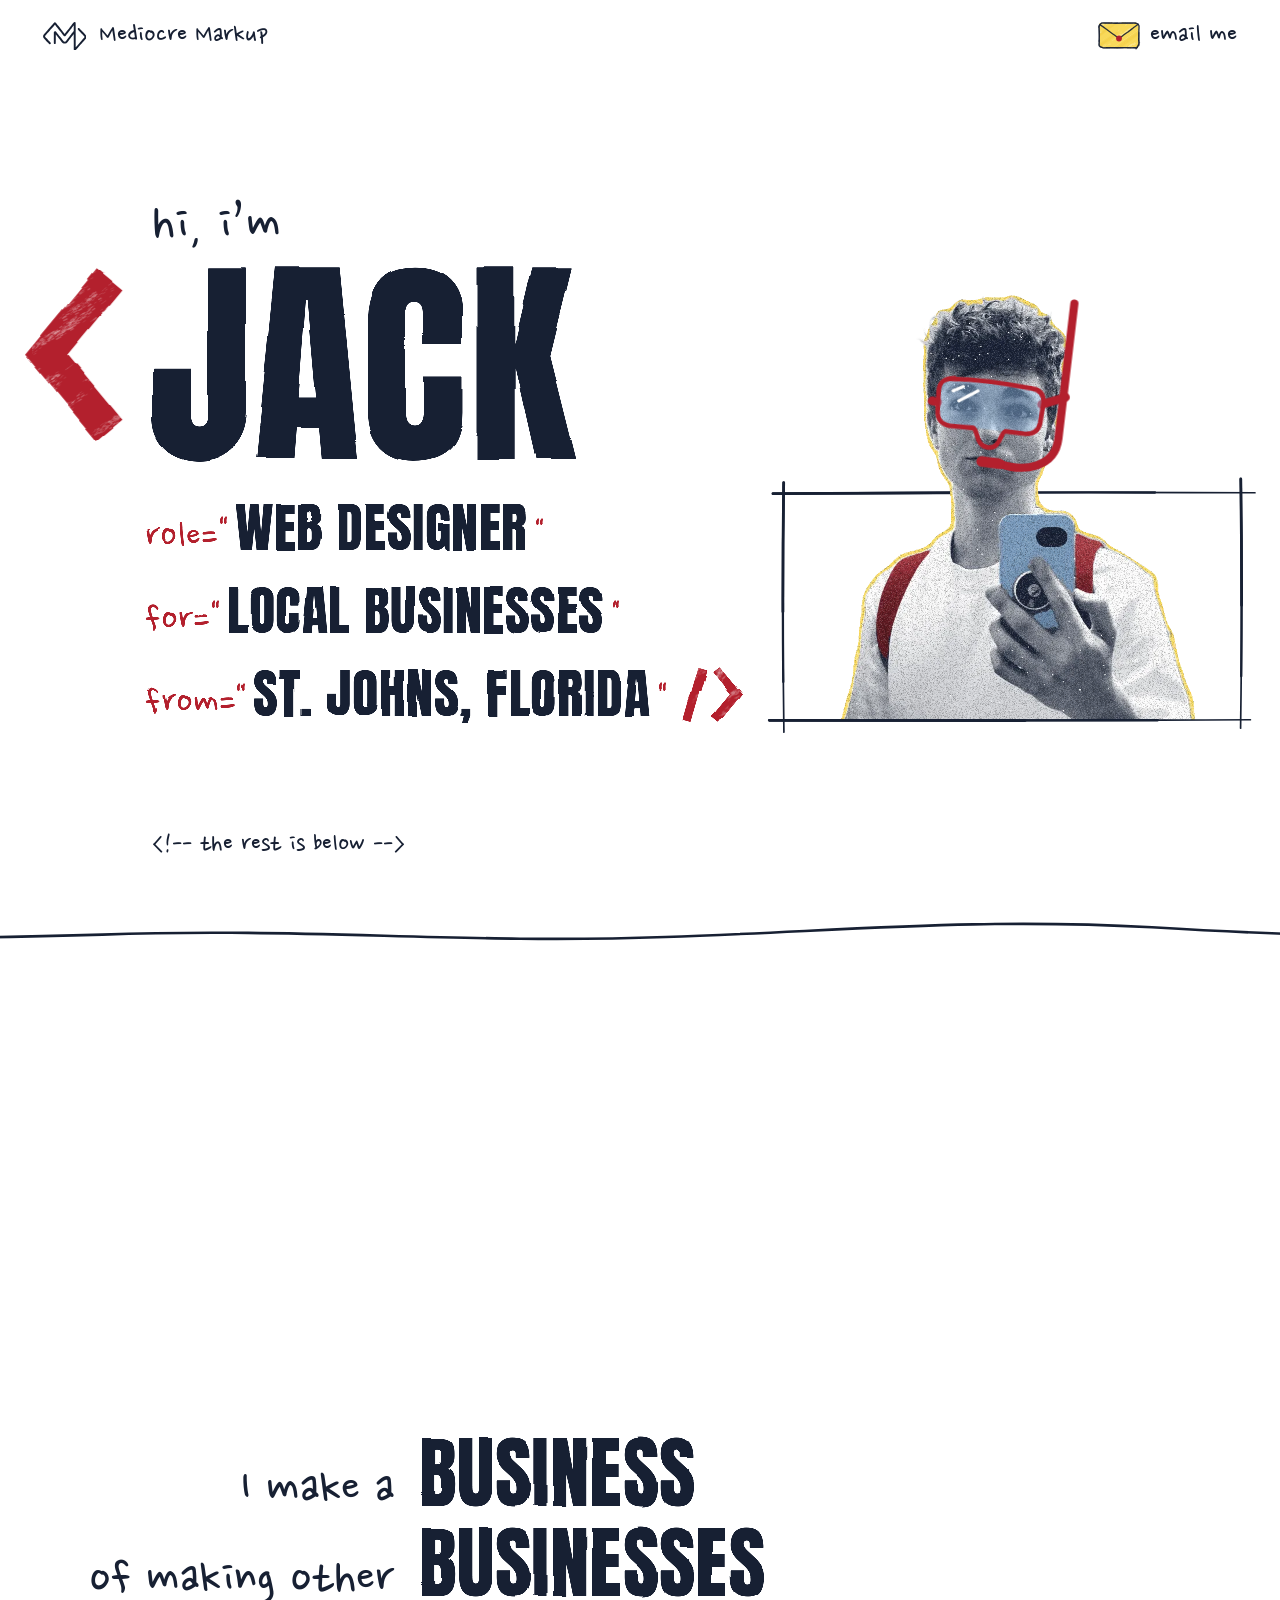
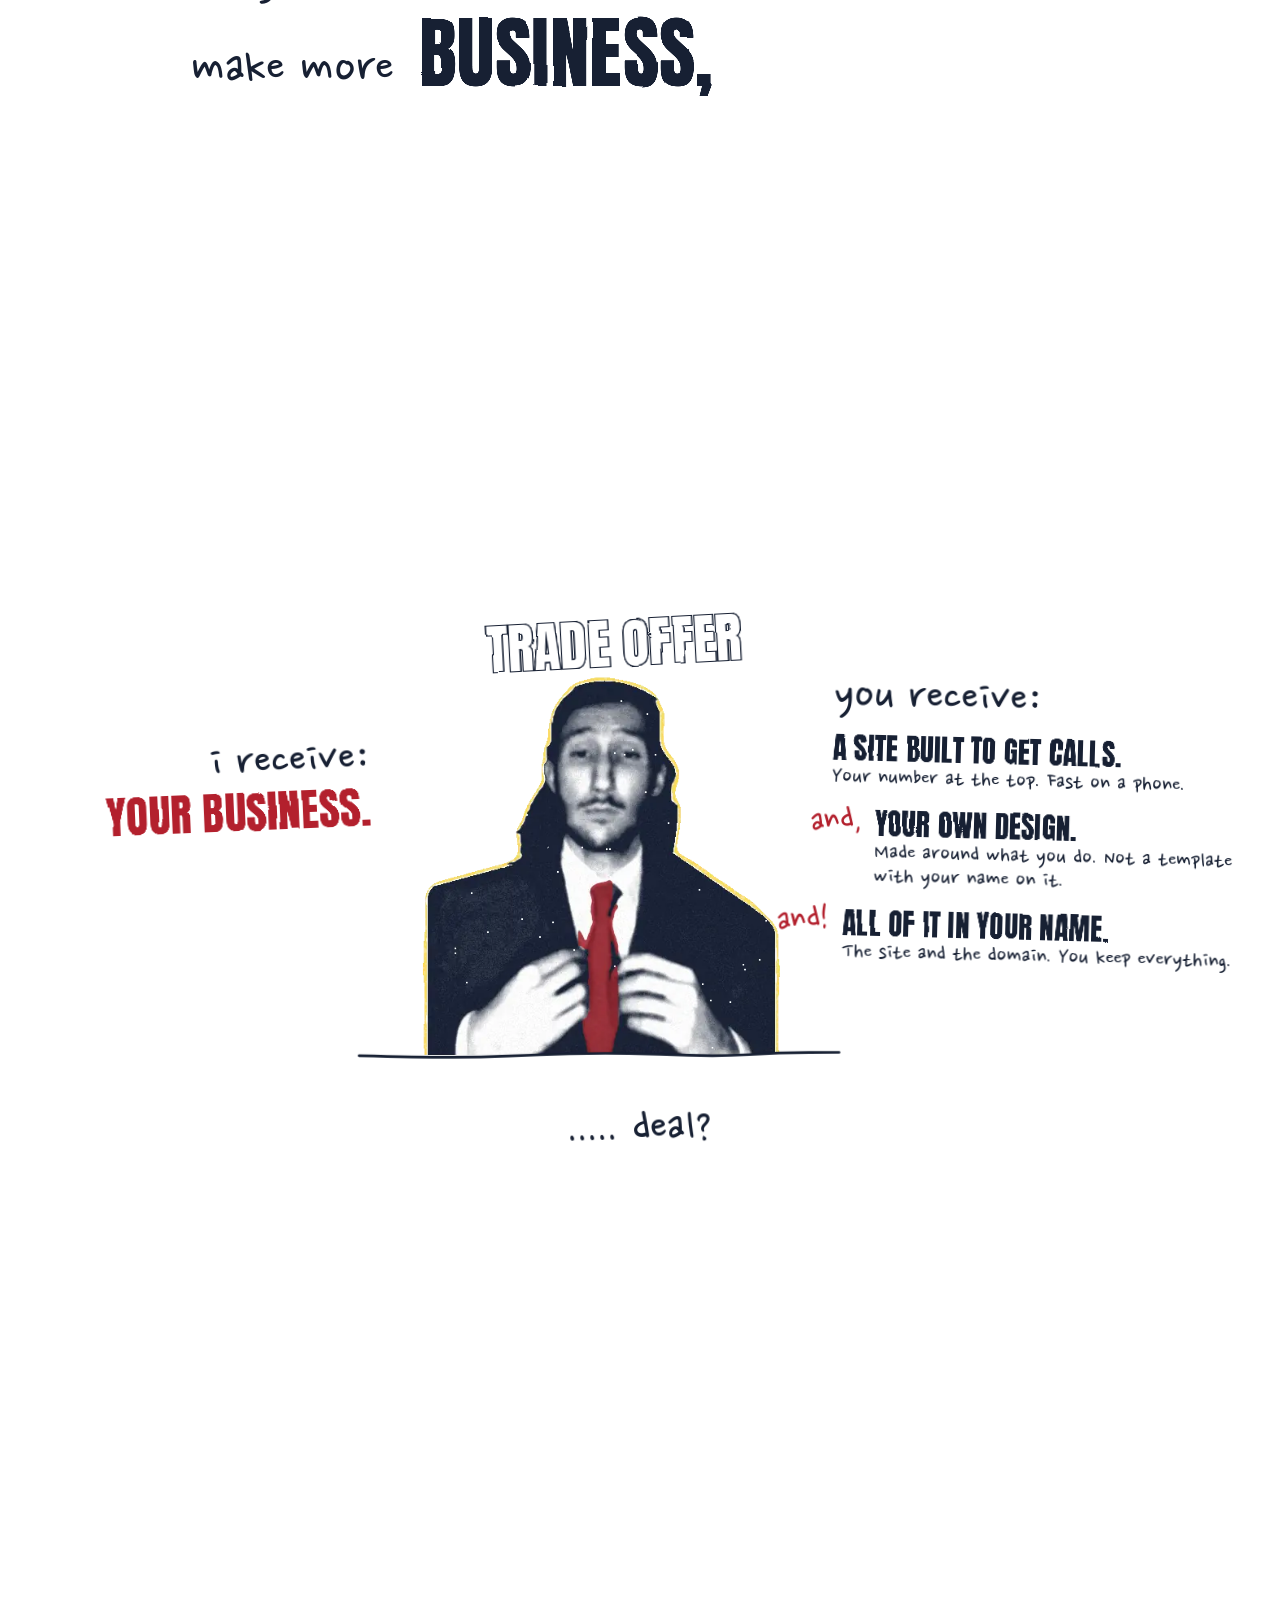
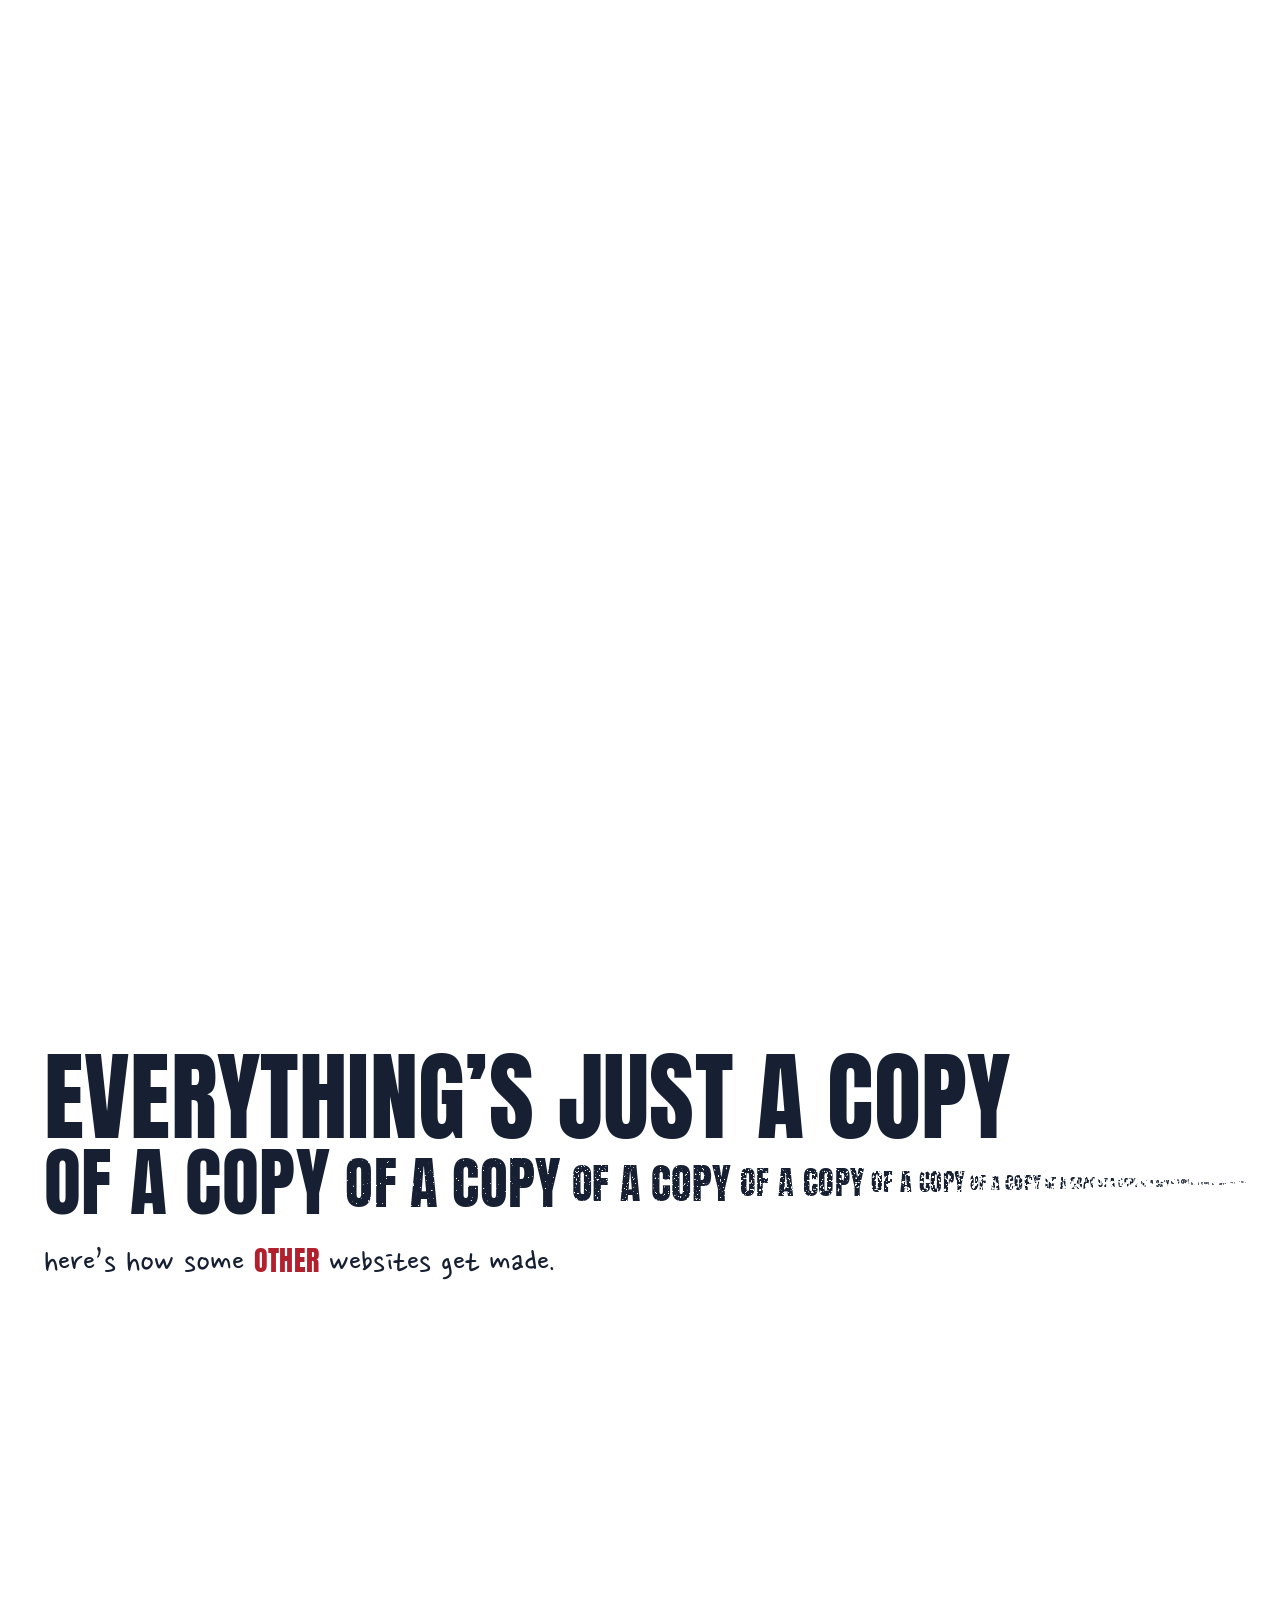
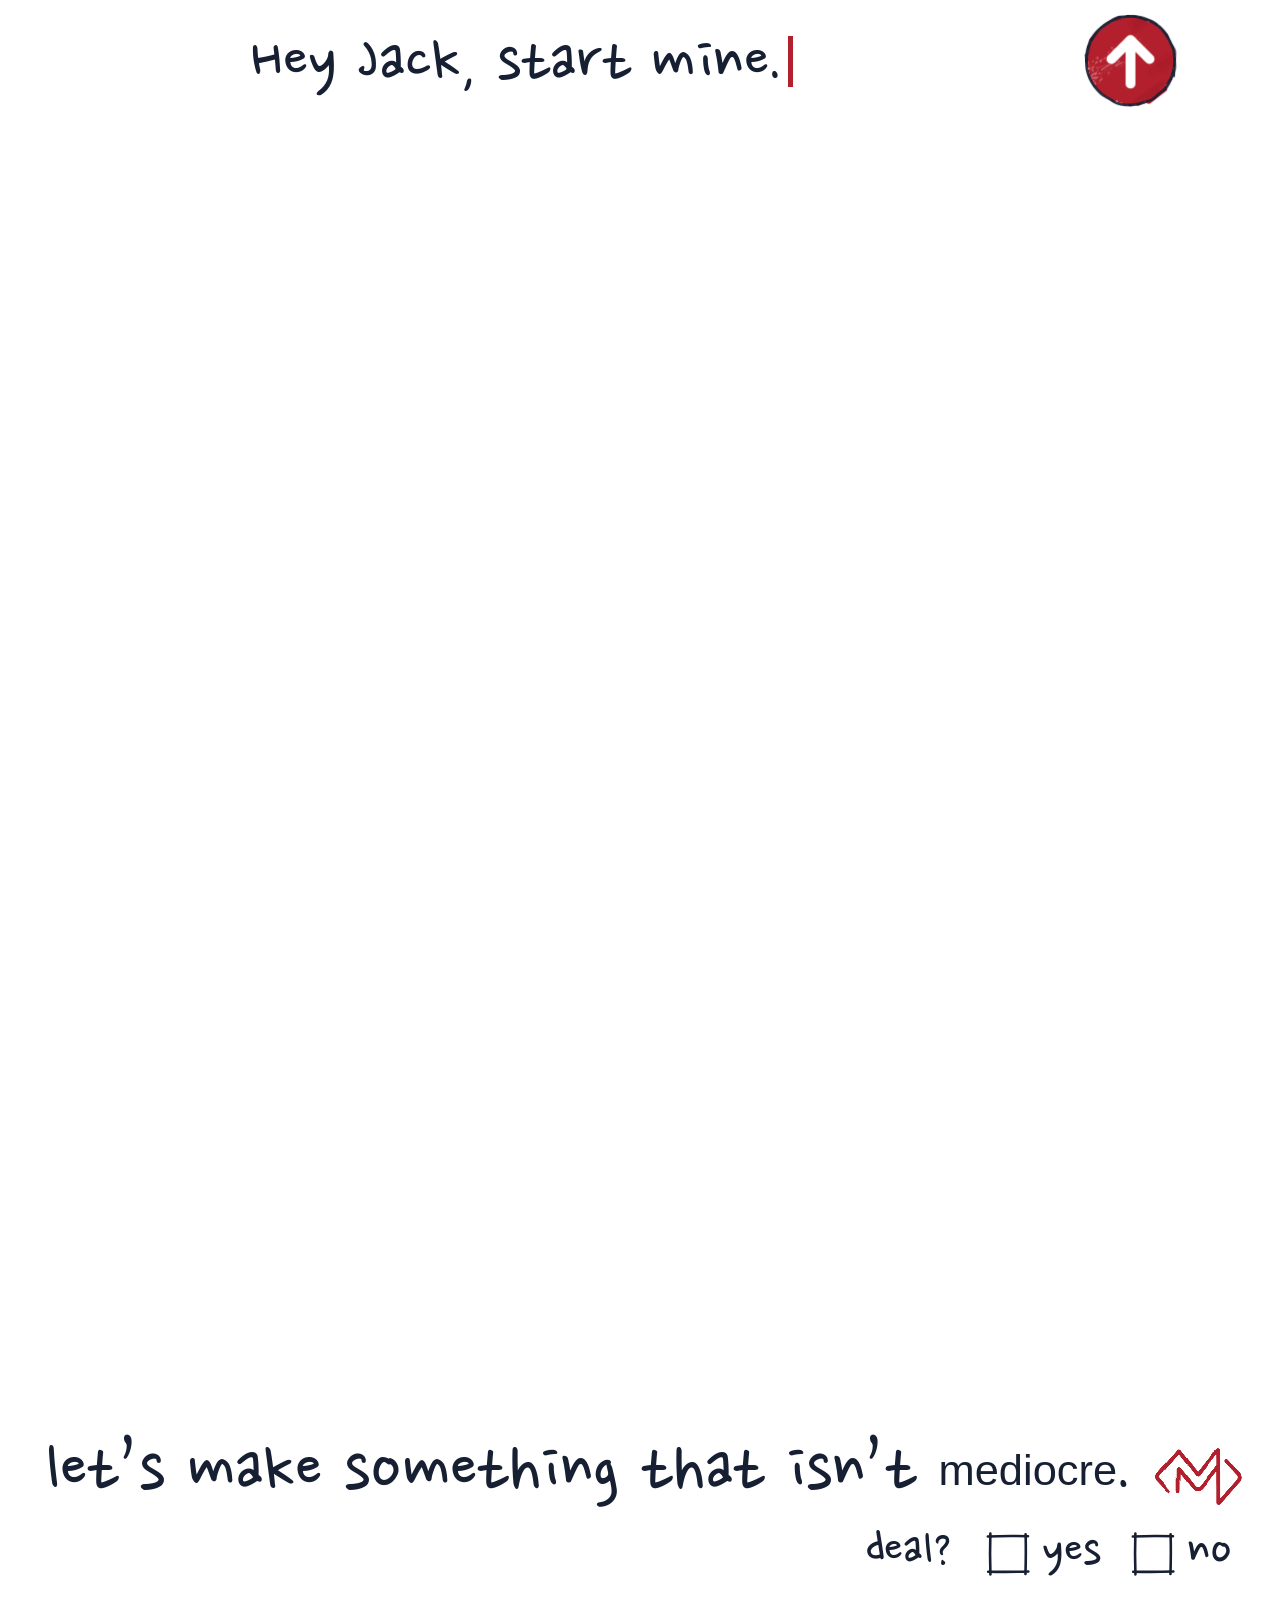
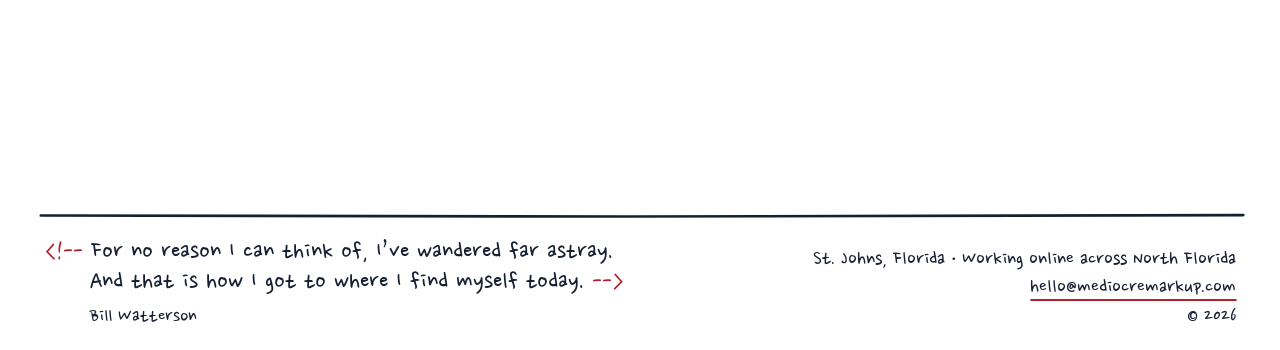
==== commit 55e57319: "The tidy round: the foot's no slides, a set-up over the pile on a phone, the keyboard types key for " ====
--- a/index.html
+++ b/index.html
@@ -5,10 +5,11 @@
 <meta charset="utf-8">
 <meta name="viewport" content="width=device-width, initial-scale=1">
 <meta name="theme-color" content="#ffffff">
-<link rel="icon" href="favicon.ico" sizes="32x32">
-<link rel="icon" type="image/svg+xml" href="assets/brand/icon.svg">
-<link rel="icon" type="image/png" sizes="96x96" href="assets/brand/icon-96.png">
-<link rel="apple-touch-icon" href="apple-touch-icon.png">
+<link rel="icon" href="favicon.ico?v=2" sizes="16x16 32x32 48x48">
+<link rel="icon" type="image/svg+xml" href="assets/brand/icon.svg?v=2">
+<link rel="icon" type="image/png" sizes="96x96" href="assets/brand/icon-96.png?v=2">
+<link rel="icon" type="image/png" sizes="192x192" href="assets/brand/icon-192.png">
+<link rel="apple-touch-icon" href="apple-touch-icon.png?v=2">
 <title>Web Design in St. Johns, FL | Mediocre Markup</title>
 <meta name="description" content="Mediocre Markup is Jack, a web designer for local businesses in St. Johns, FL. Your own design, not a template. Let’s make something that isn’t mediocre.">
 <!-- seo:start · managed by the seo skill: edit seo.config.json and rerun apply.mjs, not these lines -->
@@ -50,7 +51,7 @@
     "@type": "Person",
     "name": "Jack"
   },
-  "logo": "https://mediocremarkup.com/assets/brand/logo.png",
+  "logo": "https://mediocremarkup.com/assets/brand/icon-512.png",
   "image": "https://mediocremarkup.com/assets/brand/share.jpg"
 }
 </script>
@@ -61,8 +62,8 @@
 <link rel="preload" as="image" href="assets/hero/print/jack-shadow.webp">
 <link rel="preload" as="font" type="font/woff2" href="assets/fonts/anton-latin.woff2" crossorigin>
 <link rel="preload" as="font" type="font/woff2" href="assets/fonts/nanum-pen-script-latin.woff2" crossorigin>
-<link rel="stylesheet" href="page.css?v=f1c5d2bc0e">
-<script src="page.js?v=d6718ecf36" defer></script>
+<link rel="stylesheet" href="page.css?v=66728cf571">
+<script src="page.js?v=1fc6e63593" defer></script>
 <script type="application/ld+json">{"@context":"https://schema.org","@type":"WebSite","@id":"https://mediocremarkup.com/#website","url":"https://mediocremarkup.com/","name":"Mediocre Markup","alternateName":"MediocreMarkup","inLanguage":"en-US","publisher":{"@id":"https://mediocremarkup.com/#business"}}</script>
 </head>
 <body>
@@ -85,7 +86,7 @@
       <h1 class="name"><span class="hi">hi, i’m</span> <span class="win"><span class="lt" style="--n:0">J</span><span class="lt" style="--n:1">a</span><span class="lt" style="--n:2">c</span><span class="lt" style="--n:3">k</span></span><span class="lede"> <span class="pre">i build</span> <span class="big"><span class="bl" style="--n:0">websites</span> <span class="bl" style="--n:1">for local</span> <span class="bl" style="--n:2">businesses</span></span> <span class="post"><span class="pl">in St. Johns,</span> <span class="pl">Florida.</span></span></span></h1>
       <ul class="attrs">
         <li style="--n:0"><span class="k" aria-hidden="true">role=</span><span class="q" aria-hidden="true">"</span><span class="v">web designer</span><span class="q" aria-hidden="true">"</span></li>
-        <li style="--n:1"><span class="k" aria-hidden="true">for=</span><span class="q" aria-hidden="true">"</span><span class="v" data-swap="personal brands|your portfolio|local artists|side hustles">local businesses</span><span class="q" aria-hidden="true">"</span></li>
+        <li style="--n:1"><span class="k" aria-hidden="true">for=</span><span class="q" aria-hidden="true">"</span><span class="v" data-swap="personal brands|entrepreneurs|literally anyone, anywhere=for literally/anyone, anywhere/from St. Johns,">local businesses</span><span class="q" aria-hidden="true">"</span></li>
         <li style="--n:2"><span class="k" aria-hidden="true">from=</span><span class="q" aria-hidden="true">"</span><span class="v">St. Johns, Florida</span><span class="q" aria-hidden="true">"</span><span class="shut" aria-hidden="true"><svg class="bracket b-slash" viewBox="0 0 40 100" aria-hidden="true" focusable="false"><line x1="34" y1="1" x2="6" y2="99"/></svg><svg class="bracket b-gt" viewBox="0 0 54 100" aria-hidden="true" focusable="false"><polyline points="6,3 45,50 6,97"/></svg></span></li>
       </ul>
       <div class="pair">
@@ -164,8 +165,8 @@
   <section class="call" id="ask">
     <div class="fone-stage">
       <i class="fone" aria-hidden="true"></i>
-      <div class="shoved" aria-hidden="true"><p class="lure">here’s some websites.</p><div class="pile"><i class="pg" style="--i:0;--t:0;--x:-0.22;--y:0.12;--a:-13;--sx:-1;--sy:0.5;--sr:-1.6"></i><i class="pg" style="--i:1;--t:3;--x:0.2;--y:0.02;--a:9;--sx:1.1;--sy:0.2;--sr:1.3"></i><i class="pg" style="--i:2;--t:4;--x:-0.08;--y:0.22;--a:-4;--sx:-0.4;--sy:1;--sr:-0.8"></i><i class="pg" style="--i:3;--t:5;--x:0.26;--y:0.16;--a:15;--sx:1.5;--sy:0.8;--sr:2"></i><i class="pg" style="--i:4;--t:2;--x:-0.18;--y:0.05;--a:-8;--sx:-1.4;--sy:0.3;--sr:-1.9"></i><i class="pg" style="--i:5;--t:1;--x:0.03;--y:0.1;--a:3;--sx:0.5;--sy:1.2;--sr:1.1"></i></div></div>
-      <h2 class="typed"><span class="t-line">i don’t like templates.</span> <span class="t-line">yours starts from a blank page.</span></h2>
+      <div class="shoved" aria-hidden="true"><p class="lure">here’s how some <b>OTHER</b> websites get made.</p><div class="pile"><b class="price free">Free</b><b class="price pay">$$$</b><i class="pg" style="--i:0;--t:0;--x:-0.22;--y:0.12;--a:-13;--sx:-1;--sy:0.5;--sr:-1.6"></i><i class="pg" style="--i:1;--t:3;--x:0.2;--y:0.02;--a:9;--sx:1.1;--sy:0.2;--sr:1.3"></i><i class="pg" style="--i:2;--t:4;--x:-0.08;--y:0.22;--a:-4;--sx:-0.4;--sy:1;--sr:-0.8"></i><i class="pg" style="--i:3;--t:5;--x:0.26;--y:0.16;--a:15;--sx:1.5;--sy:0.8;--sr:2"></i><i class="pg" style="--i:4;--t:2;--x:-0.18;--y:0.05;--a:-8;--sx:-1.4;--sy:0.3;--sr:-1.9"></i><i class="pg" style="--i:5;--t:1;--x:0.03;--y:0.1;--a:3;--sx:0.5;--sy:1.2;--sr:1.1"></i></div></div>
+      <h2 class="typed"><span class="t-line">i don’t like templates.</span> <span class="t-line">i build yours from scratch.</span></h2>
       <div class="reach">
         <p class="sent" role="status" data-words="that opens your email. press send there."></p>
         <div class="reach-box">
--- a/page.css
+++ b/page.css
@@ -1 +1 @@
-@font-face{font-family:Anton;src:url(assets/fonts/anton-latin.woff2) format("woff2");font-weight:400;font-display:swap}@font-face{font-family:Nanum Pen Script;src:url(assets/fonts/nanum-pen-script-latin.woff2) format("woff2");font-weight:400;font-display:swap}:root{--ground: #ffffff;--ink: #172033;--hue: #b3202d;--caps: "Anton", Impact, "Arial Narrow", sans-serif;--pen: "Nanum Pen Script", "Segoe Print", "Comic Sans MS", cursive;--m: clamp(20px, 3.33vw, 48px);--pen-size: clamp(26px, 2.3vw, 34px);--big: min(calc((100vw - 2 * var(--m)) / 10.4), 150px);--ease: cubic-bezier(.22, 1, .36, 1);--pop: cubic-bezier(.34, 1.3, .64, 1);--out: 0;--lvh: 1vh}@property --out{syntax: "<number>"; inherits: false; initial-value: 0;}@supports (height: 1lvh){:root{--lvh: 1lvh}}*,*:before,*:after{box-sizing:border-box}html{background:var(--ground);-webkit-text-size-adjust:100%}body{margin:0;transition:color .3s ease-in-out;color:var(--ink);font:400 var(--pen-size)/1.14 var(--pen);overflow-x:clip}img,svg,video,canvas{display:block}a{color:inherit}a,button,input,.reach-box{-webkit-tap-highlight-color:transparent;touch-action:manipulation}.cut,.reel img,.sheet img{-webkit-touch-callout:none}p,h1,h2,h3,h4,ul,ol,blockquote,figure{margin:0;padding:0;font-weight:400}ul,ol{list-style:none}button{font:inherit;color:inherit;background:none;border:0;padding:0;cursor:pointer}:focus-visible{outline:3px solid currentColor;outline-offset:4px}::selection{background:var(--ink);color:var(--ground)}.link{text-decoration:underline;text-decoration-thickness:2px;text-underline-offset:5px;text-decoration-color:var(--hue)}.link:hover{text-decoration-thickness:3px}.caps{font-family:var(--caps);text-transform:uppercase;letter-spacing:.004em;line-height:.96}.tag{line-height:1;white-space:nowrap;color:var(--hue)}.sr{position:absolute;width:1px;height:1px;margin:-1px;overflow:hidden;clip-path:inset(50%);white-space:nowrap}.loader{position:fixed;inset:0;z-index:60;overflow:hidden;background:var(--ground);color:var(--ink);-webkit-user-select:none;user-select:none;-webkit-tap-highlight-color:transparent}.loader[hidden]{display:none}.loading .loader[hidden]{display:block}.ld-blank{position:absolute;inset:0;z-index:8;background:var(--ground)}.ld-blank[hidden]{display:none}.ld-sketch{position:absolute;inset:0;font:400 var(--pen-size)/1.14 var(--pen);visibility:hidden;pointer-events:none}.loader.rolling .ld-sketch{visibility:visible}.ld-sketch :is(.fr-cr,.mask,canvas){display:none}.ld-sketch :is(.attrs .v,.big){color:transparent;-webkit-text-stroke:max(1.1px,.012em) var(--ink)}.ld-sketch :is(.attrs,.big){filter:url(#pn1);animation:repencil .6s step-end infinite!important}.ld-sketch .attrs :is(.k,.q){color:var(--ink)}.ld-sketch .pen{stroke:var(--ink)}.ld-sketch .link{text-decoration-color:currentColor}.ld-sketch .bracket{filter:url(#pn2);animation:repencil .6s step-end -.2s infinite!important}.ld-sketch .bracket *{fill:none;stroke:var(--ink);stroke-width:max(1.5px,.13cqw);stroke-linejoin:round}[data-sketch=wire] .ld-pic{display:none}:root[data-sketch=wire] .ld-sketch .fr-ln .x{display:inline}.ld-pic>*{position:absolute;inset:0;background:0 0 / 100% 100% no-repeat}.ld-shadow{background-image:url(assets/hero/print/jack-shadow.webp)}.ld-edge{display:none;position:fixed;inset:0;z-index:61;width:100%;height:100%;overflow:visible;pointer-events:none}.ld-edge.on{display:block}.ld-edge path{fill:none;stroke:var(--ink);stroke-width:clamp(2px,.5vw,2.6px);stroke-linecap:round;stroke-linejoin:round}.loading .hero :is(.b-open,.hi,.name .win,.name .win>span,.pre,.big,.bl,.pl,.frame,.below .bw,.below path,.attrs li,.b-slash,.b-gt,.note),.loading .bar>*{animation-play-state:paused!important}.built .hero :is(.b-open,.hi,.name .win,.name .win>span,.pre,.big,.bl,.pl,.frame,.below .bw,.below path,.attrs li,.b-slash,.b-gt,.note),.built .bar>*{animation-delay:-9s!important}.built .hero .cut{animation:none}.bar{position:absolute;inset:0 0 auto;z-index:5;display:flex;align-items:center;justify-content:space-between;height:clamp(62px,5.6vw,84px);padding:0 var(--m)}.brand{display:flex;align-items:center;gap:clamp(8px,1vw,14px);padding:8px 0;text-decoration:none}.mark{width:clamp(40px,3.4vw,50px);height:auto}.brand-name{line-height:1;white-space:nowrap}.mail{padding:10px 0;line-height:1;white-space:nowrap}.mail.inked{display:inline-flex;align-items:center;gap:.32em;text-decoration:none}.mail-env{position:relative;flex:none;width:1.5em;height:1.05em}.mail.inked:is(:hover,:focus-visible){text-decoration:underline;text-decoration-thickness:2px;text-underline-offset:4px}.mail.inked:active{scale:.97}.ld-sketch .mail-env{border-radius:3px;outline:2px solid var(--ink);outline-offset:-2px}@media(max-width:380px){.bar{font-size:24px}.mail.inked{gap:.22em}.mail-env{width:1.25em;height:.875em}}.bar>*{animation:fade-down .5s var(--ease) both}.bar.back{position:fixed;z-index:30;background:var(--ground);transform:translateY(-104%)}.bar.back:after{content:"";position:absolute;left:0;right:0;bottom:-1px;height:2px;background:var(--ink);filter:url(#pn2)}.bar.back.shown{transform:none}.motion .bar.back{transition:transform .24s var(--ease)}.bar>:nth-child(2){animation-delay:80ms}.grain{position:absolute;inset:0;width:100%;height:100%;pointer-events:none;image-rendering:crisp-edges;image-rendering:pixelated}.hero{position:relative;overflow:clip}.bracket{overflow:visible}.bracket *{fill:none;stroke:var(--hue);stroke-linecap:butt;stroke-linejoin:miter;vector-effect:non-scaling-stroke}.bracket{filter:url(#cr1)}.name{line-height:1;translate:0 calc(var(--out) * -16vh)}.hi{display:block;font-family:var(--pen);line-height:1;white-space:nowrap;animation:scrawl .34s var(--ease) .12s both}.name .win{display:block;padding:.05em .03em 0;margin:-.05em -.03em 0;font-family:var(--caps);text-transform:uppercase;letter-spacing:.002em;filter:url(#pn1);animation:thud .2s linear .76s,repencil .96s step-end infinite}.name .win>span{display:inline-block;transform-origin:50% 62%;animation:stamp .3s cubic-bezier(.3,0,.15,1) both;animation-delay:calc(.2s + var(--n) * 78ms)}.attrs{translate:calc(var(--out) * -7vw) calc(var(--out) * -7vh);filter:url(#pm2);animation:reink .96s step-end -.32s infinite}.attrs li{display:flex;align-items:baseline;white-space:nowrap;animation:keyed .3s steps(13,end) both;animation-delay:calc(.7s + var(--n) * .17s)}.attrs .k,.attrs .q{color:var(--hue);line-height:1}.attrs .v{font-family:var(--caps);text-transform:uppercase;letter-spacing:.01em;line-height:1}.note{white-space:nowrap;line-height:1;animation:type .5s var(--ease) 1.6s both}.mask{z-index:2;visibility:hidden;pointer-events:none;--bk: 1.5;--rz: 1}.mask path{stroke-dasharray:none}.mask .mk-fr{stroke-width:8}.mask .mk-tb{stroke-width:14}.mask .mk-mp{stroke-width:18}.mask .mk-st{stroke-width:15}.mask .mk-gl{fill:#8db5df;fill-opacity:.45;stroke:none}.mask .mk-sh{stroke:#fff;stroke-width:5.5}.mask :is(.mk-fr,.mk-tb){stroke-dasharray:1 2;stroke-dashoffset:1.01}.mask .bb{--k: calc(var(--bk) * var(--n, 1));visibility:hidden;fill:#fff;stroke-width:4.6;stroke-dasharray:none}.mask .bb path{stroke-dasharray:inherit}.mask .bb .gl{fill:none;stroke-width:2.6}.motion .pair.dive .mask{visibility:visible}.motion .dive .mk-fr{animation:pen-draw .42s steps(5,jump-start) both}.motion .dive :is(.mk-gl,.mk-sh){animation:put 0s linear .42s both}.motion .dive .mk-st{animation:put 0s linear .5s both}.motion .dive .mk-mp{animation:put 0s linear .58s both}.motion .dive .mk-tb{animation:pen-draw .42s steps(5,jump-start) .58s both}.motion .dive .bb.up{animation:bubble 1.3s step-end both}@media(hover:hover)and (pointer:fine){.mask{--bk: 1.9;--rz: 1.15}.motion .dive .mk-fr{animation-duration:.12s;animation-timing-function:steps(2,jump-start)}.motion .dive :is(.mk-gl,.mk-sh,.mk-st){animation-delay:.12s}.motion .dive .mk-mp{animation-delay:.18s}.motion .dive .mk-tb{animation-duration:.12s;animation-delay:.18s;animation-timing-function:steps(2,jump-start)}}@media(min-width:900px)and (min-aspect-ratio:5/4)and (min-height:541px)and (hover:hover)and (pointer:fine){.motion .hero{--stay: 38svh;--up: calc(100svh - min(62.5vw, 100svh)) ;height:calc(100svh + var(--stay));padding-top:var(--up)}.motion .hero .stage{position:sticky;left:auto;bottom:auto;top:var(--up);translate:none;margin:0 auto}}@keyframes put{0%{opacity:0}to{opacity:1}}@keyframes bubble{0%{visibility:visible;transform:translate(0) scale(calc(var(--k) * .4))}11%{visibility:visible;transform:translate(calc(var(--d) * 5px),calc(var(--rz) * -20px)) scale(calc(var(--k) * .62))}22%{visibility:visible;transform:translate(calc(var(--d) * -6px),calc(var(--rz) * -44px)) scale(calc(var(--k) * .8))}33%{visibility:visible;transform:translate(calc(var(--d) * 8px),calc(var(--rz) * -70px)) scale(calc(var(--k) * .92))}44%{visibility:visible;transform:translate(calc(var(--d) * -5px),calc(var(--rz) * -98px)) scale(var(--k))}55%{visibility:visible;transform:translate(calc(var(--d) * 7px),calc(var(--rz) * -126px)) scale(calc(var(--k) * 1.06))}66%{visibility:visible;transform:translate(calc(var(--d) * -4px),calc(var(--rz) * -154px)) scale(calc(var(--k) * 1.1))}77%{visibility:visible;transform:translate(calc(var(--d) * 3px),calc(var(--rz) * -176px)) scale(calc(var(--k) * 1.34));stroke-dasharray:5 8;fill:none}88%,to{visibility:hidden;transform:translateY(calc(var(--rz) * -176px))}}.swp{position:relative}.attrs .v.swp{display:inline-block}.swp.alt .sw-base{opacity:0}.sw{position:absolute;left:0;top:0;width:100%;height:100%;overflow:visible;pointer-events:none}.sw text{font:inherit;letter-spacing:inherit}.sw .sl{fill:currentColor;opacity:0;transform-box:fill-box;transform-origin:50% 72%}.sw .sm{visibility:hidden}.lede,.below{display:none}.frame{position:absolute;inset:0;animation:unfold .38s var(--ease) .5s both}.fr-cr{position:absolute;inset:-7.14% -5%}.fr-cr:not(.on):before{content:"";position:absolute;inset:6.25% 4.545%;background:var(--hue)}[data-box=cross] .fr-cr{display:none}:root:not([data-box=cross]) .fr-ln .x{display:none}.fr-ln{position:absolute;inset:0;width:100%;height:100%;overflow:visible;pointer-events:none}.fr-ln path{fill:none;stroke:var(--ink);stroke-width:2.6;stroke-linecap:round;vector-effect:non-scaling-stroke}.hero .fr-ln path{stroke-width:1.7}.hero .fr-ln .m{stroke-width:2.3}.hero .fr-ln .hv{stroke-width:2.8}.fr-ln .x{stroke-width:1.7}.fr-ln .pp{fill:var(--ground);stroke:none}.fr-ln .h{opacity:0;animation:boil .96s step-end infinite}.fr-ln .h:first-child{opacity:1}.fr-ln .h:nth-child(2){animation-delay:-.64s}.fr-ln .h:nth-child(3){animation-delay:-.32s}.fr-foot,.fr-front{z-index:2}.who{position:absolute;z-index:1;left:-8cqw;right:-8cqw;top:-60cqw;bottom:0;overflow:clip}.pair .cut{inset:auto;left:calc(8cqw + var(--dx));top:calc(60cqw - var(--lift));width:calc(var(--im) * 1.0643);height:auto;aspect-ratio:728 / 1302;transform:translateY(calc(var(--out) * 26cqw))}.cut{position:absolute;inset:0;width:100%;height:100%}.hero .cut{animation:surface .62s cubic-bezier(.2,.8,.2,1) 1s both}.b-open{animation:jab .42s var(--pop) both,redraw .96s step-end infinite;transform:translate(calc(var(--out) * -12vw))}.shut{display:inline-flex;align-self:center;flex:none}.b-slash{animation:swing .4s var(--pop) 1.24s both,redraw .96s step-end infinite;transform-origin:50% 100%}.b-gt{animation:shoot .3s var(--pop) 1.36s both,redraw .96s step-end infinite}.hill{display:none}@keyframes jab{0%{opacity:0;translate:-16vw 0}}@keyframes scrawl{0%{opacity:0;clip-path:inset(-20% 100% -20% 0)}to{opacity:1;clip-path:inset(-20% -10% -20% 0)}}@keyframes stamp{0%{opacity:0;scale:1.8;rotate:-7deg}55%{opacity:1;scale:.95;rotate:0deg}to{opacity:1;scale:1}}@keyframes thud{25%{translate:0 5px}55%{translate:0 -2px}}@keyframes press{0%{opacity:0;scale:1.22;rotate:-2.5deg}55%{opacity:1;scale:.97;rotate:0deg}to{opacity:1;scale:1}}@keyframes keyed{0%{clip-path:inset(-10% 100% -10% 0)}to{clip-path:inset(-10% -4% -10% 0)}}@keyframes swing{0%{opacity:0;translate:0 -70%;rotate:26deg}30%{opacity:1}72%{translate:0 0;rotate:-4deg}to{rotate:0deg}}@keyframes shoot{0%{opacity:0;translate:46% 0}}@keyframes surface{0%{opacity:0;translate:0 16%}}@keyframes type{0%{opacity:0;translate:-14px 0}}@keyframes fade-down{0%{opacity:0;translate:0 -8px}}@keyframes unfold{0%{clip-path:inset(-12% -8% 112% -8%)}to{clip-path:inset(-12% -8% -12% -8%)}}@keyframes boil{0%{opacity:1}33.34%,to{opacity:0}}.dr>canvas{position:absolute;left:0;top:0;width:100%;height:100%}.motion .dr>canvas{opacity:0;animation:boil .96s step-end infinite}.motion .dr>canvas:nth-child(2){animation-delay:.32s}.motion .dr>canvas:nth-child(3){animation-delay:.64s}.motion .dr.once>canvas{opacity:1;animation:none}.inks{position:absolute;width:0;height:0}@keyframes redraw{0%{filter:url(#cr1)}33.34%{filter:url(#cr2)}66.67%{filter:url(#cr3)}}@media(min-width:900px)and (min-aspect-ratio:5/4),(max-height:520px)and (min-aspect-ratio:16/10){.hero{height:100svh;min-height:540px}.stage{position:absolute;left:50%;bottom:0;translate:-50% 0;width:min(100vw,160svh);aspect-ratio:1.6;container-type:size}.b-open{position:absolute;z-index:1;left:3.33cqw;top:13.6cqw;height:12.6cqw;width:auto}.b-open *{stroke-width:2.6cqw}.name{position:absolute;z-index:1;left:11.6cqw;top:8.4cqw}.hi{font-size:4.4cqw;margin:0 0 -.7cqw .3cqw}.name .win{font-size:17.4cqw}.attrs{position:absolute;z-index:3;left:11.8cqw;top:31.6cqw;display:grid;row-gap:1.9cqw}.attrs .k,.attrs .q{font-size:3.3cqw}.attrs .v{font-size:4.25cqw;margin:0 .12em}.note{position:absolute;z-index:4;left:11.8cqw;bottom:3.2cqw;font-size:clamp(24px,2.2cqw,32px)}.pair{--im: 31cqw;--lift: 18.2cqw;--dx: 1cqw;position:absolute;z-index:2;left:61.2cqw;top:30.7cqw;width:35.8cqw;height:17.7cqw}.shut{gap:.55cqw;margin-left:1.3cqw}.b-slash,.b-gt{height:4.2cqw;width:auto}.b-slash *,.b-gt *{stroke-width:.74cqw}.hill{display:block;position:absolute;z-index:5;left:0;bottom:0;width:100%;height:9.5cqw;pointer-events:none;transform:translateY(calc(100% + 4px - var(--out) * 44cqw))}.hill svg{width:100%;height:100%;overflow:visible}.hill .pp{fill:var(--ground)}.hill .ln{fill:none;stroke:var(--ink);stroke-width:2.6;stroke-linecap:round;vector-effect:non-scaling-stroke}.hill .h{opacity:0;animation:boil .96s step-end infinite}.hill .h:first-child{opacity:1}.hill .h:nth-child(2){animation-delay:-.64s}.hill .h:nth-child(3){animation-delay:-.32s}.hill:after{content:"";position:absolute;left:-150vw;right:-150vw;top:calc(100% - 1px);height:44cqw;background:var(--ground)}.ld-sketch .name .win{color:transparent;-webkit-text-stroke:max(1.4px,.0095em) var(--ink);filter:url(#pn3);animation:repencil .6s step-end -.4s infinite!important}}@media not (((min-width:900px)and (min-aspect-ratio:5/4))or ((max-height:520px)and (min-aspect-ratio:16/10))){.hero{min-height:100svh}.stage{--bar: clamp(62px, 5.6vw, 84px);position:relative;display:flex;flex-direction:column;justify-content:center;width:min(100%,calc((max(480px,100svh) - var(--bar)) / 1.43));height:100svh;min-height:480px;margin:0 auto;padding-top:var(--bar);container-type:inline-size}.b-open,.b-slash,.b-gt,.attrs,.note,.hill{display:none}.name{position:relative;z-index:3;margin:1.6cqw 6cqw 0;pointer-events:none}.lede{display:contents}.hi,.name .win,.pre{display:inline-block;margin:0;padding:0;font-family:var(--pen);font-size:11cqw;line-height:1;letter-spacing:0;white-space:nowrap}.name .win{text-transform:lowercase;filter:none;animation:scrawl .26s var(--ease) .32s both}.name .win:after{content:"."}.name .win>span{display:inline;animation:none}.pre{animation:scrawl .26s var(--ease) .52s both}.big{display:block;margin-top:1.2cqw;font-family:var(--caps);font-size:20.2cqw;line-height:.92;text-transform:uppercase;letter-spacing:.002em;filter:url(#pn1);animation:thud .2s linear 1.04s,repencil .96s step-end infinite}.bl{display:block;width:max-content;transform-origin:14% 60%;animation:press .3s cubic-bezier(.3,0,.15,1) both;animation-delay:calc(.68s + var(--n) * .1s)}.post{display:block;margin-top:1cqw;font-family:var(--pen);font-size:9cqw;line-height:1}.pl{display:block;width:max-content;animation:scrawl .26s var(--ease) 1.06s both}.pl+.pl{animation-delay:1.22s}.pair{--im: 50cqw;--lift: 28.6cqw;--dx: 2.6cqw;position:relative;z-index:2;flex:0 1 34cqw;min-height:25cqw;margin:12.4cqw 6cqw 6.5cqw 36cqw}.fr-ln path{stroke-width:2.2}.hero .fr-ln path{stroke-width:1.5}.hero .fr-ln .m{stroke-width:2}.hero .fr-ln .hv{stroke-width:2.4}.mask{--bk: 2.1;--rz: 1.9}.mask .mk-fr{stroke-width:10}.mask .mk-tb{stroke-width:17}.below{position:absolute;left:-30.6cqw;bottom:0;z-index:1;display:flex;align-items:flex-end;gap:1.8cqw;font:400 8.4cqw/.94 var(--pen);rotate:-3deg;transform-origin:0 100%}.below .bw{animation:scrawl .3s var(--ease) 1.34s both}.below .bw span{display:block;width:max-content}.below .pen{flex:none;width:5.2cqw;height:auto;margin-bottom:-.6cqw}.below .sh{stroke-width:8.6;animation:pen-draw .4s steps(5,jump-start) 1.6s both}.below .hd{stroke-width:9.4;animation:pen-draw .17s steps(2,jump-start) 2s both}}@media(max-height:520px)and (min-aspect-ratio:16/10){.hero{min-height:0}.bar{height:46px;font-size:21px}.mark{width:32px}.note{font-size:min(24px,3.6cqw)}}@media(max-width:350px){.bar{font-size:21px}.mark{width:34px}}.sec{position:relative;padding:clamp(72px,12vh,150px) var(--m)}.js .rv{opacity:0;translate:0 26px;transition:opacity .7s var(--ease),translate .7s var(--ease);transition-delay:calc(var(--d, 0) * 90ms)}.js .rv.in{opacity:1;translate:0 0}.pen{overflow:visible;fill:none;stroke:var(--hue);stroke-linecap:round;stroke-linejoin:round}.pen path{stroke-dasharray:1 2}.pen .sh{stroke-width:6.5}.pen .hd{stroke-width:7.1}@keyframes pen-draw{0%{stroke-dashoffset:1.01}to{stroke-dashoffset:0}}@keyframes pen-under{0%{stroke-dashoffset:1.01}16%{stroke-dashoffset:.7}33%{stroke-dashoffset:.43}50%{stroke-dashoffset:.22}66%{stroke-dashoffset:.08}83%,to{stroke-dashoffset:0}}.js.motion [data-pen]:not(.in) .pen path{stroke-dashoffset:1.01}.js.motion [data-pen].in .pen .sh{animation:pen-draw .5s steps(6,jump-start) both}.js.motion [data-pen].in .pen .hd{animation:pen-draw .17s steps(2,jump-start) .5s both}.creed{--s: min(90vw, 160svh);position:relative;display:grid;place-items:center;min-height:88svh;padding:clamp(48px,10svh,120px) var(--m);overflow-x:clip}.creed-in{display:grid;grid-template-columns:auto auto;justify-content:center;align-items:baseline;column-gap:calc(var(--s) * .021);row-gap:calc(var(--s) * .005)}.why,.why .row{display:contents}.why .p{grid-column:1;justify-self:end;font:400 calc(var(--s) * .047)/1 var(--pen);white-space:nowrap}.why b{grid-column:2;justify-self:start;font:400 calc(var(--s) * .069)/1 var(--caps);text-transform:uppercase;letter-spacing:.006em;white-space:nowrap;filter:url(#pm1)}.biz-h{grid-column:2;grid-row:4;margin-left:-.012em;color:var(--hue);font-size:calc(var(--s) * .128);line-height:.92;white-space:nowrap;filter:url(#pn1)}.js.motion .creed .row:not(.on) :is(.p,b),.js.motion .creed:not(.end) .biz-h{opacity:0}.js.motion .creed .row.on .p{animation:scrawl .3s var(--ease) both}.js.motion .creed .row.on b{transform-origin:0 60%;animation:press .3s cubic-bezier(.3,0,.15,1) .14s both}.js.motion .creed.end .biz-h{transform-origin:0 60%;animation:press .34s cubic-bezier(.3,0,.15,1) .22s both}@media not (((min-width:900px)and (min-aspect-ratio:5/4))or ((max-height:520px)and (min-aspect-ratio:16/10))){.creed{--q: min(1vw, calc(100svh / 176));min-height:0;place-items:center start;padding:calc(var(--lvh) * 13) var(--m) calc(var(--lvh) * 13)}.creed-in{display:block;width:100%}.why,.why .row{display:block}.why .p{display:block;justify-self:start;font:400 calc(var(--q) * 11.6)/.9 var(--pen)}.why b{display:block;justify-self:start;margin:calc(var(--q) * .2) 0 calc(var(--q) * 3.4) -.012em;font-size:calc(var(--q) * 14.8);line-height:.96}.biz-h{margin:calc(var(--q) * .8) 0 0 -.012em;font-size:min(calc((100vw - 2 * var(--m)) / 4.02),calc(var(--q) * 22.4));line-height:.9;white-space:normal}.js.motion .creed .row:not(.on) :is(.p,b){opacity:1}.js.motion .creed .row.on .p,.js.motion .creed .row.on b{animation:none}.js.motion .creed.end .biz-h{animation:rise-to .32s cubic-bezier(.3,0,.15,1) both}@keyframes rise-to{0%{opacity:0;scale:.93}}}@keyframes repencil{0%{filter:url(#pn1)}33.34%{filter:url(#pn2)}66.67%{filter:url(#pn3)}}@keyframes reink{0%{filter:url(#pm1)}33.34%{filter:url(#pm2)}66.67%{filter:url(#pm3)}}.biz{padding:0 0 clamp(30px,6vh,80px);overflow-x:clip}.filmed .act{height:calc(100svh + var(--run, 120svh))}.filmed .film{position:sticky;top:0}.trade{position:relative;display:grid;grid-template-columns:minmax(0,1fr) auto minmax(0,1.24fr);column-gap:clamp(18px,3vw,56px);align-items:start;align-content:center;min-height:94svh;margin:0 var(--m)}.stamp{grid-column:1 / -1;grid-row:1;justify-self:center;position:relative;z-index:2;display:flex;align-items:center;gap:.2em;margin:0 0 -.3em;padding:.07em .2em 0;isolation:isolate;color:#fff;font-size:clamp(30px,4.2vw,74px);white-space:nowrap;translate:-7% 0;rotate:-3deg}.stamp:before{content:"";position:absolute;inset:0;z-index:-1;background:var(--hue);filter:url(#cr2);animation:redraw .96s step-end -.32s infinite}.stamp>span{-webkit-text-stroke:.05em var(--ink);paint-order:stroke fill;filter:url(#pm2)}.warn{width:.58em;height:.52em;flex:none;margin-top:-.08em;overflow:visible;fill:#fff;stroke:var(--ink);stroke-width:1.5;stroke-linejoin:round;paint-order:stroke fill}.warn .bang{fill:var(--hue);stroke:none}.stamp.drawn:before,.stamp.drawn svg.warn{display:none}.stamp-bg{position:absolute;inset:-.06em -.14em -.04em;z-index:-1}.warn-dr{position:relative;width:.62em;height:.56em;flex:none;margin-top:-.07em}.dude{grid-column:2;grid-row:2;position:relative;width:min(54svh,30vw);aspect-ratio:472 / 494}.shot{position:absolute;inset:0;overflow:hidden;clip-path:inset(2px 0 0 0)}.reel{display:block;width:100%;height:200%}.reel img{width:1100%;max-width:none;height:100%}.dude.run .reel{animation:reel-y 2.2s steps(2) infinite}.dude.run .reel img{animation:reel-x 1.1s steps(11) infinite}@keyframes reel-x{to{translate:-100% 0}}@keyframes reel-y{to{translate:0 -100%}}.mine{grid-column:1;grid-row:2;justify-self:end;text-align:right;rotate:-2.4deg;margin-top:clamp(30px,10svh,120px)}.yours{grid-column:3;grid-row:2;rotate:1.5deg;margin-top:clamp(8px,3svh,40px)}.recv{font:400 clamp(38px,3.8vw,68px)/.9 var(--pen);white-space:nowrap}.got{margin-top:.1em;font:400 clamp(30px,3.5vw,62px)/.96 var(--caps);text-transform:uppercase;letter-spacing:.006em;color:var(--hue);filter:url(#pm2)}.gets{margin-top:clamp(10px,1.1vw,18px);display:grid;row-gap:clamp(12px,1.5vw,26px)}.gets li{position:relative;max-width:24em}.gets li:nth-child(2){margin-left:clamp(26px,3.4vw,60px)}.gets li:nth-child(3){margin-left:clamp(8px,1.1vw,20px)}.gets b{display:block;font:400 clamp(23px,2.3vw,40px)/1 var(--caps);text-transform:uppercase;letter-spacing:.008em;filter:url(#pm3)}.gets span{display:block;margin-top:.1em;font:400 clamp(24px,1.9vw,31px)/1 var(--pen)}.trade.seen :is(.got,.gets b,.stamp>span){animation:reink .96s step-end infinite}.trade.seen .gets li:nth-child(2) b{animation-delay:-.32s}.trade.seen .gets li:nth-child(3) b{animation-delay:-.64s}.and{position:absolute;right:100%;top:-.16em;margin-right:.34em;font:normal 400 clamp(32px,2.9vw,52px)/1 var(--pen);color:var(--hue);white-space:nowrap;rotate:-6deg}.first{--ph: clamp(46px, 8.8svh, 72px);grid-column:1 / -1;grid-row:3;justify-self:center;position:relative;z-index:3;margin-top:clamp(26px,5.2svh,60px);rotate:-1.4deg}.deal{display:inline-block;padding:.12em .3em .06em;color:inherit;text-decoration:none;font:400 clamp(38px,3.8vw,68px)/.9 var(--pen);white-space:nowrap;border-radius:10px;-webkit-tap-highlight-color:transparent}.deal:is(:hover,:focus-visible){color:var(--hue)}.deal:focus-visible{outline:3px solid var(--ink);outline-offset:4px}.deal:active{translate:0 1px}.msg{--fill: var(--hue);display:inline-flex;align-items:flex-start;gap:calc(var(--ph) * .3);color:inherit;text-decoration:none;border-radius:14px;-webkit-tap-highlight-color:transparent}.msg:is(:hover,:focus-visible){--fill: var(--ink)}.msg:focus-visible{outline:3px solid var(--ink);outline-offset:8px}.msg:active .ph{translate:0 1px}.say{position:relative;margin-top:calc(var(--ph) * .26);padding:.3em .62em .34em .56em}.free{position:relative;display:block;font:400 clamp(30px,2.9vw,48px)/1 var(--pen);white-space:nowrap}.bub path{fill:var(--ground)}.ph{display:block;flex:none;width:var(--ph);rotate:-6deg}.ph-in{display:block;position:relative;aspect-ratio:100 / 190}.ph-in>i{position:absolute;inset:0;visibility:hidden}.ph-in>.ph-a{visibility:visible}.trade.seen .ph-in{animation:ph-buzz 6s step-end 1s infinite}.trade.seen .ph-a{animation:ph-s1 6s step-end 1s infinite}.trade.seen .ph-b{animation:ph-s2 6s step-end 1s infinite}.trade.seen .ph-c{animation:ph-s3 6s step-end 1s infinite}.trade.seen .ph-d{animation:ph-s4 6s step-end 1s infinite}@keyframes ph-s1{0%{visibility:visible}26%,to{visibility:hidden}}@keyframes ph-s2{0%,42%,to{visibility:hidden}26%{visibility:visible}}@keyframes ph-s3{0%,60%,to{visibility:hidden}42%{visibility:visible}}@keyframes ph-s4{0%{visibility:hidden}60%,to{visibility:visible}}.calm .ph-in>.ph-a{visibility:hidden}.calm .ph-in>.ph-d{visibility:visible}.trade.seen .msg:is(:hover,:focus-visible) .ph-in{animation:ring .42s step-end infinite}@keyframes ph-buzz{0%,60%,68.4%,to{rotate:0deg;translate:0 0}61.2%{rotate:-6deg;translate:-2px 0}62.4%{rotate:5deg;translate:2px 0}63.6%{rotate:-5deg;translate:-1px 0}64.8%{rotate:4deg;translate:1px 0}66%{rotate:-3deg}67.2%{rotate:2deg}}@keyframes ring{0%{rotate:-5deg;translate:-1.5px 0}25%{rotate:4deg;translate:1.5px 0}50%{rotate:-3deg;translate:-1px 0}75%{rotate:4deg;translate:1px 0}}.js.motion .trade:not(.in):not(.parts):not(.stepped) :is(.stamp,.side,.first){opacity:0}.trade.in:not(.parts):not(.stepped) .stamp{animation:stamp-in .3s var(--pop) both}.trade.in:not(.parts):not(.stepped) :is(.side,.first,.gets li){animation:write-in .36s var(--ease) both}.trade.in:not(.parts):not(.stepped) .mine{animation-delay:.08s}.trade.in:not(.parts):not(.stepped) .yours{animation-delay:.14s}.trade.in:not(.parts):not(.stepped) .gets li{animation-delay:calc(.2s + var(--n) * .07s)}.trade.in:not(.parts):not(.stepped) .first{animation-delay:.4s}.js.motion .trade.parts :is(.stamp,.mine,.yours .recv,.gets li,.first):not(.on){opacity:0}.trade.parts .stamp.on{animation:stamp-in .3s var(--pop) both}.trade.parts :is(.mine,.yours .recv,.gets li,.first).on{animation:write-in .36s var(--ease) both}.filmed .trade{height:100svh;min-height:0}.trade.stepped:not(.d1) .stamp,.trade.stepped:not(.d2) .mine,.trade.stepped:not(.d3) :is(.yours .recv,.gets li:nth-child(1)),.trade.stepped:not(.d4) .gets li:nth-child(2),.trade.stepped:not(.d5) .gets li:nth-child(3),.trade.stepped:not(.d6) .first{opacity:0}.trade.stepped.d1 .stamp{animation:stamp-in .3s var(--pop) both}.trade.stepped.d2 .mine,.trade.stepped.d3 :is(.yours .recv,.gets li:nth-child(1)),.trade.stepped.d4 .gets li:nth-child(2),.trade.stepped.d5 .gets li:nth-child(3),.trade.stepped.d6 .first{animation:write-in .3s var(--ease) both}@keyframes stamp-in{0%{opacity:0;scale:1.6}}@keyframes write-in{0%{opacity:0;translate:0 14px}}.tpls{--s: min(100vw, 160svh);--edge: calc((100vw - var(--s)) / 2 + var(--s) * .034);--w: min(max(12.4vw, 150px), 26.5svh);position:relative;padding:clamp(40px,8svh,100px) 0 clamp(48px,10svh,120px);overflow-x:clip}.tp-in{padding:0 var(--m) 0 var(--edge)}.chant{font-size:min(7.6vw,14svh);line-height:.95}.chant .c0{display:block;width:max-content;white-space:nowrap}.chant .tail,.chant .more{display:flex;flex:none;align-items:center;white-space:nowrap}.chant .tail{height:.82em}.chant .oc{flex:none;margin-right:.2em;font-size:calc(.78em * var(--k, 1));line-height:1;white-space:nowrap;transform-origin:0 50%}.oc[data-t]:before{content:attr(data-t)}.oc.g1{filter:url(#g1)}.oc.g2{filter:url(#g2)}.oc.g3{filter:url(#g3)}.oc.g4{filter:url(#g4)}.oc.g5{filter:url(#g5)}.oc.g6{filter:url(#g6)}.leadin{margin-top:clamp(12px,2.6svh,30px);font-size:clamp(30px,2.7vw,46px);line-height:1}.leadin b{font:400 .8em/1 var(--caps);letter-spacing:.012em;color:var(--hue);vertical-align:.09em}.band{--h: calc(var(--w) * 1.2);display:flex;align-items:flex-start;gap:calc(var(--w) * .09);margin-top:clamp(22px,4.4svh,48px);padding-left:var(--edge)}.band li{flex:none;width:calc(var(--w) * var(--k, 1))}.sheet{position:relative;display:block;aspect-ratio:5 / 6}.sheet img{width:100%;height:100%;object-fit:cover;object-position:50% 0;outline:1px solid rgba(23,32,51,.2);outline-offset:-1px}.band .cap{display:block;margin-top:.34em;font-size:max(22px,calc(var(--w) * .152));line-height:.98;text-wrap:balance}.price{position:absolute;z-index:1;right:-5%;top:-8%;padding:.14em .28em .07em;font:400 calc(var(--w) * .2)/1 var(--caps);letter-spacing:.02em;text-transform:uppercase}.price.free{background:#f8d95a;color:var(--ink);rotate:7deg}.price.pay{background:var(--hue);color:#fff;rotate:-6deg}.band .dup{margin-top:calc(var(--h) * (1 - var(--k)) * .5);margin-left:calc(var(--w) * .09 * (var(--k) - 1));transform-origin:0 50%}.band li:nth-child(4){position:relative;z-index:2}.tile{display:block;width:100%;height:100%;background:url(assets/templates/sheets/copies-strip.webp) calc(var(--t, 0) * 20%) 0 / 600% 100% no-repeat;outline:1px solid rgba(23,32,51,.2);outline-offset:-1px}.dup.d1 .tile{filter:grayscale(.5) contrast(1.15)}.dup.d2 .tile{filter:grayscale(.9) contrast(1.45) url(#g1)}.dup.d3 .tile{filter:grayscale(1) contrast(1.9) url(#g2)}.dup.d4 .tile{filter:grayscale(1) contrast(2.5) url(#g3)}.dup.d5 .tile{filter:grayscale(1) contrast(3) url(#g4)}.dup.d6 .tile{filter:grayscale(1) contrast(3.4) url(#g5)}.js.motion .tp-in:not(.in) :is(.chant .c0,.chant .oc,.leadin){opacity:0}.js.motion .tp-in.in .chant :is(.c0,.oc){animation:write-in .34s var(--ease) both}.js.motion .tp-in.in .chant .oc{animation-delay:calc(.12s + var(--n) * 56ms)}.js.motion .tp-in.in .leadin{animation:write-in .4s var(--ease) .36s both}.js.motion .band:not(.in) li{opacity:0}.js.motion .band.in li{animation:dealt .36s var(--ease) calc(var(--n) * 64ms) both}.js.motion .band.in .price{animation:stamp-in .26s var(--pop) calc(var(--n) * 64ms + .4s) both}@keyframes dealt{0%{opacity:0;translate:calc(var(--w) * -.62) 0}}@keyframes cap-in{0%{clip-path:inset(-30% 100% -30% -4%)}to{clip-path:inset(-30% -6% -30% -4%)}}@media not ((min-width:900px)and (min-aspect-ratio:5/4)and (min-height:521px)){.tpls{display:none}}@media(min-width:900px)and (min-aspect-ratio:5/4)and (min-height:521px){.tpls{display:flex;flex-direction:column;justify-content:center;min-height:calc(var(--lvh) * 100)}.tpls.pin{display:block;min-height:calc(var(--lvh) * 116);padding-top:0;padding-bottom:0}.tpls.pin .tp-all{position:sticky;top:0;display:flex;flex-direction:column;justify-content:center;box-sizing:border-box;min-height:calc(var(--lvh) * 100);padding:clamp(40px,8svh,100px) 0 clamp(48px,10svh,120px)}.motion .phone.over{--top: 0;margin-top:calc(var(--lvh) * -100);pointer-events:none}.motion .tpls:not(.pin)~.phone.over{--ask: 212}.motion .phone.over.inked .reach{pointer-events:auto}.motion .phone.over .shoved{display:none}.tpls .tp-all.swept{position:fixed;z-index:1;margin:0;animation:sweep var(--slide, 1.15s) step-end both}.tpls.gone .tp-all{visibility:hidden}}@keyframes sweep{0%{transform:none}8.33%{transform:translate(-5.5vw,calc(var(--lvh) * 8.2)) rotate(-11.2deg)}16.67%{transform:translate(-4.2vw,calc(var(--lvh) * 30.2)) rotate(-9.7deg)}25%{transform:translate(-3.4vw,calc(var(--lvh) * 47.7)) rotate(-7.4deg)}33.33%{transform:translate(-2.3vw,calc(var(--lvh) * 64.7)) rotate(-5.6deg)}41.67%{transform:translate(-1.7vw,calc(var(--lvh) * 78.6)) rotate(-3.6deg)}50%{transform:translate(-.9vw,calc(var(--lvh) * 88.2)) rotate(-2.4deg)}58.33%{transform:translate(-.5vw,calc(var(--lvh) * 95.6)) rotate(-1.1deg)}66.67%,to{transform:translateY(calc(var(--lvh) * 106));visibility:hidden}}.call{position:relative;z-index:6;overflow-x:clip}.fone-stage{position:relative;display:flex;flex-direction:column;gap:clamp(22px,3vw,44px);padding:clamp(48px,9vh,120px) var(--m) clamp(48px,8vh,96px);background:var(--ground)}.fone{display:none}.typed{font:400 clamp(46px,6.6vw,104px)/.96 var(--pen)}.typed .t-line{display:block}.reach{position:relative;width:100%;min-width:0}.reach-box{--f: clamp(22px, 3.2vw, 44px);position:relative;isolation:isolate;display:flex;align-items:center;gap:calc(var(--f) * .5);width:100%;max-width:100%;padding:calc(var(--f) * .5) calc(var(--f) * .6) calc(var(--f) * .5) calc(var(--f) * 1.02);border:3px solid var(--ink);border-radius:calc(var(--f) * .7);background:#f8d95a;cursor:text}.reach-line{flex:1;min-width:0;margin:0;padding:.08em 0 0;border:0;border-radius:0;background:none;color:var(--ink);font:400 calc(var(--f) * 1.5)/1.1 var(--pen);caret-color:var(--hue);appearance:none;-webkit-appearance:none}.reach-line:focus{outline:none}.reach-line::selection{background:var(--ink);color:#f8d95a}.send{position:relative;flex:none;display:grid;place-items:center;width:calc(var(--f) * 1.86);height:calc(var(--f) * 1.86);border-radius:50%;background:var(--hue);color:#fff;text-decoration:none;cursor:pointer}.send:after{content:"↑";font:400 calc(var(--f) * 1.1)/1 var(--caps)}.send:focus-visible{outline:3px solid var(--ink);outline-offset:4px}.sent{min-height:1.2em;margin:0 0 .3em;font:400 clamp(24px,2.2vw,34px)/1.1 var(--pen);color:var(--hue);text-align:right}.sent:empty{visibility:hidden}.sent-it .sent{animation:cap-in .4s steps(8,end) .26s both}.phone .reach-box{border-color:transparent;background:none}.phone .send{background:none}.phone .send:after{content:none}.pill{position:absolute;inset:-6px -7px;z-index:-1;pointer-events:none}.reach-plus,.reach-caret{display:none}.phone .reach-caret{display:block;position:absolute;left:0;top:50%;width:max(3px,calc(var(--f) * .09));height:calc(var(--f) * 1.06);margin-top:calc(var(--f) * -.5);background:var(--hue);pointer-events:none;animation:blink 1.06s step-end infinite}.phone .reach-caret.busy{animation:none}.phone .reach-box:focus-within .reach-caret,.phone .reach-caret.off{display:none}.disc{position:absolute;inset:-8%;transition:scale .1s ease-out}.send:active .disc{scale:.94}.sent-it .reach-box{animation:squeeze .26s steps(3,end) both}@keyframes squeeze{0%{scale:.965}50%{scale:1.02}}.motion .sent-it .fone-stage>:not(.fone){animation:buzz .3s steps(1,end) both}@keyframes buzz{0%{translate:-3px 1px}25%{translate:3px -1px}50%{translate:-2px 0}75%{translate:1px 0}to{translate:0 0}}@keyframes blink{50%{opacity:0}}.phone{--top: 13;--case: calc(clamp(12px, 2vw, 30px)*1.36) }.phone .fone-stage{isolation:isolate;min-height:calc(var(--lvh) * (100 + var(--top)));gap:0;padding:calc(var(--lvh) * var(--top)) calc(var(--case) + max(3vw,16px)) max(calc(var(--case) + 50px),calc(var(--peek, 0px) + 18px));background:none}.phone .fone{display:block;position:absolute;inset:0;z-index:-1;pointer-events:none}.fone-far{display:none}.phone .fone-far{display:block;position:absolute;left:0;bottom:0;z-index:2;width:100%;height:calc(var(--lvh) * 150);visibility:hidden;pointer-events:none;transform-origin:50% 100%}.phone .reach{transform-origin:50% var(--oy, 100%)}.motion .over:not(.inked):not(.inking) .reach{opacity:0;pointer-events:none}.motion .over:not(.inked) .fone{visibility:hidden}.motion .over.inking .fone-far{visibility:visible}.motion .over.inking .reach{z-index:3}.motion .over.inking :is(.fone-far,.reach){animation:skid var(--slide, 1.15s) step-end both}.motion .over.inking .fone-far>canvas{animation:redrawn calc(var(--slide, 1.15s) / 4) step-end infinite}.motion .over.inking .fone-far>canvas:nth-child(2){animation-delay:calc(var(--slide, 1.15s) / 12)}.motion .over.inking .fone-far>canvas:nth-child(3){animation-delay:calc(var(--slide, 1.15s) / 6)}@keyframes redrawn{0%{opacity:1}33.34%,to{opacity:0}}@keyframes skid{0%{transform:translate(-6.4vw,calc(var(--lvh) * -118)) rotate(-13deg)}8.33%{transform:translate(-5.5vw,calc(var(--lvh) * -93)) rotate(-11.2deg)}16.67%{transform:translate(-4.2vw,calc(var(--lvh) * -71)) rotate(-9.7deg)}25%{transform:translate(-3.4vw,calc(var(--lvh) * -53.5)) rotate(-7.4deg)}33.33%{transform:translate(-2.3vw,calc(var(--lvh) * -36.5)) rotate(-5.6deg)}41.67%{transform:translate(-1.7vw,calc(var(--lvh) * -22.6)) rotate(-3.6deg)}50%{transform:translate(-.9vw,calc(var(--lvh) * -13)) rotate(-2.4deg)}58.33%{transform:translate(-.5vw,calc(var(--lvh) * -5.6)) rotate(-1.1deg)}66.67%{transform:translate(-.1vw,calc(var(--lvh) * -1.2)) rotate(-.3deg)}75%{transform:translate(.22vw,calc(var(--lvh) * 1)) rotate(.9deg)}83.33%{transform:translate(-.06vw,calc(var(--lvh) * -.45)) rotate(-.35deg)}91.67%,to{transform:translate(0) rotate(0)}}.shoved{display:none}.motion .over .shoved{--tw: min(24vw, calc(var(--lvh) * 41));--floor: 13;display:block;position:absolute;left:0;bottom:calc(var(--lvh) * var(--floor));z-index:1;width:100%;height:0;pointer-events:none}.shoved .pile{position:absolute;left:50%;bottom:0;width:var(--tw);height:calc(var(--tw) * 1.2);translate:-50% 0}.shoved .lure{position:absolute;left:0;right:0;bottom:calc(var(--tw) * 1.2 + var(--lvh) * 7);margin:0;text-align:center;white-space:nowrap;font:400 min(11.4vw,calc(var(--lvh) * 6.6))/1 var(--pen);opacity:0}.shoved.deal .lure{opacity:1;animation:cap-in .3s steps(5,end) both}.pile .pg{position:absolute;inset:0;background:#fff url(assets/templates/sheets/pile-strip.webp) calc(var(--t) * 20%) 0 / 600% 100% no-repeat;outline:1px solid rgba(23,32,51,.28);outline-offset:-1px;translate:calc(var(--tw) * var(--x)) calc(var(--tw) * var(--y));rotate:calc(var(--a) * 1deg);opacity:0}.shoved.deal .pg{animation:slap .18s step-end calc(var(--i) * .16s) both}@keyframes slap{0%{opacity:0}1%{opacity:1;transform:translate(4%,-7%) rotate(5deg) scale(1.06)}50%,to{opacity:1;transform:none}}.motion .over.inked .shoved{visibility:hidden}.motion .over.inking .shoved .pile{animation:squash var(--slide, 1.15s) step-end both}.motion .over.inking .shoved .pg{opacity:1;animation:flatten var(--slide, 1.15s) step-end both}@keyframes squash{0%{height:calc(var(--tw) * 1.2);width:var(--tw)}33.33%{height:min(calc(var(--tw) * 1.2),calc(var(--lvh) * (101.5 - var(--floor) - 63.5)));width:calc(var(--tw) * 1.07)}41.67%{height:min(calc(var(--tw) * 1.2),calc(var(--lvh) * (101.5 - var(--floor) - 77.4)));width:calc(var(--tw) * 1.2)}50%{height:min(calc(var(--tw) * 1.2),calc(var(--lvh) * (101.5 - var(--floor) - 87)));width:calc(var(--tw) * 1.36)}58.33%,to{height:0;width:calc(var(--tw) * 1.5);visibility:hidden}}@keyframes flatten{0%{rotate:calc(var(--a) * 1deg);translate:calc(var(--tw) * var(--x)) calc(var(--tw) * var(--y))}33.33%{rotate:calc(var(--a) * .55deg);translate:calc(var(--tw) * var(--x) * 1.15) calc(var(--tw) * var(--y) * .5)}41.67%{rotate:calc(var(--a) * .25deg);translate:calc(var(--tw) * var(--x) * 1.35) calc(var(--tw) * var(--y) * .2)}50%,to{rotate:0deg;translate:calc(var(--tw) * var(--x) * 1.6) 0}}.motion .over:not(.inked) h2.typed{opacity:0}.phone h2.typed{--hit: clamp(56px, min(9.2vw, calc(var(--lvh) * 17)), 150px);margin-top:calc(var(--lvh) * 7);font-size:clamp(34px,min(3.5vw,calc(var(--lvh) * 7.4)),60px);line-height:1}.phone h2.typed .t-line:first-child{margin-left:-.02em;font:400 var(--hit)/.92 var(--caps);text-transform:uppercase;letter-spacing:.004em;color:var(--hue);filter:url(#pn1);transform-origin:46% 50%}.phone h2.typed .t-line+.t-line{margin-top:.26em}.motion .over h2.typed:not(.hit) .t-line:first-child,.motion .over h2.typed:not(.hit2) .t-line+.t-line{opacity:0}.motion .over h2.typed.hit .t-line:first-child{animation:hit .27s step-end both}.motion .over h2.typed.hit2 .t-line+.t-line{animation:cap-in .3s steps(6,end) both}@keyframes hit{0%{scale:1.12;rotate:-1.6deg}34%{scale:1.04;rotate:.7deg}67%,to{scale:1;rotate:0deg}}.motion .over.jolt .fone-stage>:not(.fone):not(h2){animation:buzz .3s steps(1,end) both}.phone .reach{margin-top:auto}.phone .reach-box{--f: clamp(21px, min(3.75vw, calc(var(--lvh) * 7.3)), 64px);padding-left:calc(var(--f) * 1.2)}.phone .reach{display:grid;grid-template-columns:auto minmax(0,1fr);align-items:center;column-gap:calc(var(--fp, 30px) * .42);--fp: clamp(21px, min(3.75vw, calc(var(--lvh) * 7.3)), 64px)}.phone .sent{grid-column:1 / -1}.phone .reach-box{grid-column:2}.phone .reach-plus{display:block;grid-column:1;position:relative;width:calc(var(--fp) * 2);height:calc(var(--fp) * 2);cursor:text}.phone .sent{margin-right:calc(var(--f, 30px) * .4)}.kb{display:none}.phone .kb{--kh: clamp(30px, calc(var(--lvh) * 6), 54px);display:block;position:relative;grid-column:1 / -1;height:calc(var(--kh) * 4.54);margin-top:calc(var(--kh) * .34);-webkit-user-select:none;user-select:none;-webkit-touch-callout:none}.kb-sheet{position:absolute;inset:0;pointer-events:none}.k{position:absolute;display:grid;place-items:center;padding-top:.06em;border-radius:calc(var(--kh) * .22);font:normal 400 calc(var(--kh) * .76)/1 var(--pen);color:transparent;cursor:pointer}.k:is([data-k="123"],[data-k=send]){font-size:calc(var(--kh) * .6)}.k.down{background:var(--ink);color:#fff;translate:0 1px}@media(min-width:900px)and (min-aspect-ratio:5/4)and (min-height:561px){.phone.keys .fone-stage{padding-bottom:calc(var(--case) + 50px)}.phone .kb{--kh: clamp(30px, calc(var(--lvh) * 7.2), 58px)}.phone.keys .reach-box{--f: clamp(21px, min(3.2vw, calc(var(--lvh) * 5.6)), 54px)}.phone.keys .reach{--fp: clamp(21px, min(3.2vw, calc(var(--lvh) * 5.6)), 54px)}.phone.keys .sent{min-height:1em;margin-bottom:.16em}}@media(max-height:560px)and (min-aspect-ratio:5/4){.phone .kb{display:none}}.over{height:calc(var(--lvh) * (var(--ask, 200) + var(--top)))}.over .fone-stage{position:sticky;top:calc(var(--lvh) * var(--top) * -1);height:calc(var(--lvh) * (100 + var(--top)));min-height:0}@media not (((min-width:900px)and (min-aspect-ratio:5/4))or ((max-height:520px)and (min-aspect-ratio:16/10))){.phone h2.typed{--hit: min(17.4vw, calc(var(--lvh) * 10.4));font-size:min(8.4vw,calc(var(--lvh) * 5))}.motion .over .shoved{--tw: min(56vw, calc(var(--lvh) * 30))}.phone .reach{grid-template-columns:minmax(0,1fr)}.phone .reach-plus{display:none}.phone .reach-box{grid-column:1;--f: min(5.6vw, calc(var(--lvh) * 3.3));gap:calc(var(--f) * .3);padding-left:calc(var(--f) * 1.02);padding-right:calc(var(--f) * .5)}.phone .reach-line{font-size:calc(var(--f) * 1.34)}.phone .send{width:calc(var(--f) * 2.2);height:calc(var(--f) * 2.2)}.phone .send:before{content:"";position:absolute;inset:-7px;border-radius:50%}.phone .sent{font-size:min(5.8vw,26px)}}.foot{position:relative;display:flex;flex-direction:column;padding:clamp(56px,11svh,150px) 0 clamp(14px,1.6vw,22px);overflow-x:clip}.foot-in{flex:1;display:flex;flex-direction:column;width:100%;padding:0 var(--m)}.signoff{margin:0;font:400 calc((100vw - 2 * var(--m)) / 5.95)/1.02 var(--pen);white-space:nowrap}.signoff .plain{font:400 .56em/1 Arial,Helvetica,sans-serif;letter-spacing:0;vertical-align:.24em}.word{white-space:nowrap}.js .signoff.rv{opacity:1;translate:none;transition:none}.js .signoff .w{display:inline-block;clip-path:inset(-30% 104% -30% -6%)}.js .signoff.in .w{clip-path:inset(-30% -6% -30% -6%);transition:clip-path .34s cubic-bezier(.3,0,.2,1) calc(var(--i) * .13s)}.js .signoff :is(.plain,.stop){opacity:0}.js .signoff.in :is(.plain,.stop){opacity:1;transition:opacity .01s linear .86s}.js .signoff.in .stop{transition-delay:.98s}.js .signoff .so-mark{opacity:0;rotate:-24deg;scale:.7}.js .signoff:focus-within .w{clip-path:none}.js .signoff:focus-within :is(.plain,.stop,.so-mark){opacity:1;rotate:0deg;scale:1;transition:none}.js .signoff.in .so-mark{opacity:1;rotate:0deg;scale:1;transition:opacity .12s linear 1.2s,rotate .5s var(--pop) 1.2s,scale .5s var(--pop) 1.2s}.so-mark{display:inline-block;margin-left:.22em;padding:.06em;vertical-align:-.2em}.so-mark .mark{width:1.12em;height:auto;transition:rotate .3s var(--pop)}.so-mark:hover .mark,.so-mark:focus-visible .mark{rotate:-8deg}.so-mark .mark{color:var(--hue);filter:url(#pm1);animation:reink .96s step-end infinite}.yes{display:flex;align-items:center;gap:.3em;width:fit-content;margin:.14em 0 0 auto;padding:.1em .08em .04em;font-size:.7em;line-height:1;color:inherit;text-decoration:none;white-space:nowrap;rotate:-1.5deg;border-radius:8px;-webkit-tap-highlight-color:transparent}.yes-box{position:relative;flex:none;width:.66em;height:.66em;margin-top:.06em}.yes .tick{position:absolute;inset:0;width:100%;height:100%;pointer-events:none}.yes .tick path{stroke-width:12;stroke-dashoffset:1.01}.yes:focus-visible{outline:3px solid var(--ink);outline-offset:5px}.yes:is(:active,:focus-visible,.done) .tick path{stroke-dashoffset:0}.motion .yes:is(:active,:focus-visible,.done) .tick path{animation:pen-draw .2s steps(3,jump-start) both}@media(hover:hover){.yes:hover .tick path{stroke-dashoffset:0}.motion .yes:hover .tick path{animation:pen-draw .2s steps(3,jump-start) both}}.js .signoff .yes{opacity:0}.js .signoff.in .yes{opacity:1;transition:opacity .01s linear 1.62s}.js .signoff:focus-within .yes{opacity:1;transition:none}.ans{display:contents}.ans:not(.on) :is(.ans-q,.no,.yes-pc){display:none}.ans.on{display:flex;justify-content:flex-end;align-items:center;gap:.46em;margin-top:.14em;font-size:.7em;line-height:1;white-space:nowrap}.ans.on .yes{margin:0;font-size:1em;rotate:none;translate:var(--yx, 0px) 0}.ans.on .yes-w{display:none}.ans-q{margin-right:.16em}.no{position:relative;display:inline-flex;padding:.1em .08em .04em;translate:var(--nx, 0px) var(--ny, 0px);clip-path:inset(-70% -40% 0 -40%);cursor:default;-webkit-user-select:none;user-select:none}.no-in{display:flex;align-items:center;gap:.3em;transition:translate .18s steps(3,jump-end)}.no .tick{position:absolute;inset:0;width:100%;height:100%;pointer-events:none}.no .tick path{stroke-width:12;stroke-dashoffset:1.01}.no.duck .no-in{translate:0 140%}.no:is(.duck,.struck){pointer-events:none}.no.turned{cursor:pointer}.no.turned:is(:hover,.done) .tick path{stroke-dashoffset:0;animation:pen-draw .2s steps(3,jump-start) both}.no .strike{position:absolute;left:0;top:0;width:100%;height:100%;pointer-events:none}.no .strike path{stroke-width:4;stroke-dashoffset:1.01}.no.struck .strike path{animation:pen-draw .16s steps(3,jump-start) both}.no.struck .no-in,.no.struck .strike{opacity:0;transition:opacity .01s linear .5s}.js .signoff :is(.ans-q,.no){opacity:0}.js .signoff:focus-within :is(.ans-q,.no){opacity:1}.js .signoff.in .ans-q{opacity:1;transition:opacity .01s linear 1.5s}.js .signoff.in .ans.on .yes{transition:opacity .01s linear 1.62s,translate .14s steps(2,jump-start)}.js .signoff.in .ans.on .no{opacity:1;transition:opacity .01s linear 1.76s,translate .14s steps(2,jump-start)}.fr-ln.rule{position:static;display:block;height:12px;margin-top:clamp(26px,5svh,56px)}.base{display:flex;flex-wrap:wrap;align-items:flex-end;justify-content:space-between;gap:26px clamp(24px,5vw,80px);margin-top:clamp(10px,1.6svh,18px)}.aside{max-width:100%}.aside blockquote{font-size:clamp(25px,2.1vw,32px);line-height:1.12}.aside p+p{margin-left:1.72em}.aside figcaption{margin:.4em 0 0 clamp(43px,3.6vw,55px);font-size:clamp(21px,1.6vw,24px);line-height:1.15}.small{flex:1 1 100%}.fine{display:flex;flex-wrap:wrap;align-items:center;justify-content:space-between;gap:6px clamp(18px,2.4vw,40px);font-size:clamp(22px,1.7vw,27px);line-height:1.15}@media(min-width:900px)and (min-aspect-ratio:5/4),(max-height:520px)and (min-aspect-ratio:16/10){.foot-in{--stage: min(100vw, 160svh);width:var(--stage);margin:0 auto;padding:0 calc(var(--stage) * .034)}.foot{min-height:82svh;padding-top:clamp(28px,6svh,70px)}.signoff{margin:auto 0;font-size:calc(var(--stage) * .0606);line-height:1.04}.signoff br{display:none}.fr-ln.rule{margin-top:clamp(36px,7svh,80px)}.base{flex-wrap:nowrap}.small{flex:0 0 auto}.fine{flex-direction:column;align-items:flex-end;gap:.16em;text-align:right;white-space:nowrap}.f-row{display:contents}.f-k,.f-name,.f-top,.gets br{display:none}}@media not (((min-width:900px)and (min-aspect-ratio:5/4))or ((max-height:520px)and (min-aspect-ratio:16/10))){.phone .fone-far{height:auto;aspect-ratio:20 / 46}.foot{min-height:calc(var(--lvh) * 100 - 54px);padding-top:calc(var(--lvh) * 13)}.signoff{--W: calc(100vw - 2 * var(--m));margin:0 0 auto;font-size:calc(var(--W) / 7.9);line-height:1}.signoff .cap{font:400 calc(var(--W) / 4.3)/.93 var(--caps);text-transform:uppercase;letter-spacing:.002em;filter:url(#pn1)}.signoff br+.cap{margin-top:.05em}.signoff .word{display:inline-block;margin-top:calc(var(--W) * .03)}.signoff .plain{font-size:calc(var(--W) / 6.9);vertical-align:baseline}.signoff .stop{font:400 calc(var(--W) / 6.9)/1 Arial,Helvetica,sans-serif}.signoff .so-mark{margin-left:calc(var(--W) * .035);vertical-align:calc(var(--W) * -.012)}.signoff .so-mark .mark{width:calc(var(--W) * .17)}.yes{margin:calc(var(--W) * .075) 0 0 -.08em;padding:.16em .08em .12em;font-size:calc(var(--W) / 7.2)}.kept .film:after{content:"";display:block;height:calc(var(--lvh) * var(--keep, 100))}.trade{--t: min(calc((100vw - 42px) / 94), calc(100svh / 180));grid-template-columns:calc(var(--t) * 94);column-gap:0;justify-content:center;align-content:center;min-height:0;margin:0 auto;padding:calc(var(--t) * 4) 0}.trade.held{position:sticky;top:0;height:calc(var(--lvh) * 100);padding-bottom:calc(var(--lvh) * 100 - 100svh + var(--t) * 4)}.stamp{grid-column:1;margin:0 0 calc(var(--t) * -3.4);font-size:calc(var(--t) * 10.4);translate:-1% 0}.dude{grid-column:1;grid-row:2;justify-self:center;align-self:start;width:calc(var(--t) * 53);margin:0}.dude .fr-foot{left:-19.6%;width:140%}.mine{grid-column:1;grid-row:2;justify-self:stretch;align-self:start;position:relative;z-index:1;display:flex;justify-content:space-between;align-items:flex-start;margin:calc(var(--t) * 9.4) 0 0;text-align:left;rotate:none}.recv{font-size:calc(var(--t) * 10.6)}.mine .recv{margin-top:calc(var(--t) * 2.6);rotate:-4deg}.got{width:min-content;margin:0;font-size:calc(var(--t) * 8.6);rotate:3deg}.yours{grid-column:1;grid-row:3;margin:calc(var(--t) * 4.2) 0 0;rotate:0deg}.gets{margin-top:calc(var(--t) * 1.4);row-gap:calc(var(--t) * 2.6)}.gets li,.gets li:nth-child(2),.gets li:nth-child(3){max-width:none;margin-left:calc(var(--t) * 13.4)}.gets b{font-size:calc(var(--t) * 6.1)}.gets span{max-width:calc(var(--t) * 76);margin-top:.14em;font-size:calc(var(--t) * 6.4);line-height:1.08;text-wrap:balance}.and{top:-.22em;margin-right:.26em;font-size:calc(var(--t) * 8.4);rotate:-5deg}.first{--ph: calc(var(--t) * 11.5);grid-column:1;grid-row:4;margin-top:calc(var(--t) * 2.8);rotate:-1deg}.free{font-size:calc(var(--t) * 9.8)}.deal{font-size:calc(var(--t) * 10.6)}.big{animation:thud .2s linear 1.04s}.trade.seen :is(.got,.gets b,.stamp>span){animation:none}.motion :is(.fr-cr,.stamp-bg,.fone,.pill).dr>canvas{animation:none}.motion :is(.fr-cr,.stamp-bg,.fone,.pill).dr>canvas:first-child{opacity:1}}@media(max-width:899px),(max-height:520px){.aside{display:none}.base{justify-content:flex-end}}@media(max-width:600px){.fine{flex-direction:column;align-items:flex-start;gap:0;font-size:24px}.fine .link,.brand{padding:10px 0}}@media not (((min-width:900px)and (min-aspect-ratio:5/4))or ((max-height:520px)and (min-aspect-ratio:16/10))){.fr-ln.rule{margin-top:clamp(20px,4svh,44px)}.base{display:block;margin-top:clamp(4px,1svh,10px)}.fine{--fs: min(27px, 7vw);display:flex;flex-direction:column;flex-wrap:nowrap;align-items:stretch;gap:0;font-size:var(--fs);line-height:1.1}.f-row{display:flex;align-items:baseline;justify-content:space-between;gap:14px}.f-mail{order:-1}.f-k{color:#566074;white-space:nowrap}.f-v{text-align:right;white-space:nowrap}.f-place>*{padding:9px 0}.fine .link{padding:11px 0 9px}.f-wide{display:none}.f-end{margin-top:clamp(8px,2.2svh,22px);font-size:min(23px,5.9vw);color:#566074}.f-end>*{padding:12px 0}.f-top{display:inline-flex;align-items:baseline;gap:.38em;color:var(--ink);text-decoration:none;white-space:nowrap}.f-top svg{flex:none;align-self:center;width:.56em;height:.68em;margin-top:-.06em;overflow:visible;fill:none;stroke:var(--hue);stroke-width:1.9;stroke-linecap:round;stroke-linejoin:round}.f-top:active{color:var(--hue)}}@media(hover:none){.link:hover{text-decoration-thickness:2px}.link:active{text-decoration-thickness:3px}.so-mark:hover .mark{rotate:none}.so-mark:active .mark{rotate:-8deg}}@media(prefers-reduced-motion:reduce){.bar>*,.hi,.name .win,.name .win>span,.pre,.big,.bl,.pl,.ph-in,.ph-in>i,.dr>canvas,.bub .h,.frame,.fr-cr,.fr-ln .h,.attrs,.stamp:before,.reach-box:before,.pair:after,.below .bw,.below path,.attrs li,.note,.hero .cut,.hill .h,.b-open,.b-slash,.b-gt{animation:none!important}.js .rv{opacity:1;translate:0 0;transition:none}.js .signoff .w,.js .signoff.in .w{clip-path:none;transition:none}.js .signoff :is(.plain,.stop,.so-mark),.js .signoff.in :is(.plain,.stop,.so-mark){opacity:1;rotate:none;scale:none;transition:none}.js .signoff .yes,.js .signoff.in .yes{opacity:1;transition:none}.so-mark .mark,html,body{transition:none}.so-mark .mark,.dude .reel,.dude .reel img,.biz .stamp,.biz .side,.biz .first,.biz .gets li{animation:none!important}}
+@font-face{font-family:Anton;src:url(assets/fonts/anton-latin.woff2) format("woff2");font-weight:400;font-display:swap}@font-face{font-family:Nanum Pen Script;src:url(assets/fonts/nanum-pen-script-latin.woff2) format("woff2");font-weight:400;font-display:swap}:root{--ground: #ffffff;--ink: #172033;--hue: #b3202d;--caps: "Anton", Impact, "Arial Narrow", sans-serif;--pen: "Nanum Pen Script", "Segoe Print", "Comic Sans MS", cursive;--m: clamp(20px, 3.33vw, 48px);--pen-size: clamp(26px, 2.3vw, 34px);--big: min(calc((100vw - 2 * var(--m)) / 10.4), 150px);--ease: cubic-bezier(.22, 1, .36, 1);--pop: cubic-bezier(.34, 1.3, .64, 1);--out: 0;--lvh: 1vh}@property --out{syntax: "<number>"; inherits: false; initial-value: 0;}@supports (height: 1lvh){:root{--lvh: 1lvh}}*,*:before,*:after{box-sizing:border-box}html{background:var(--ground);-webkit-text-size-adjust:100%}body{margin:0;transition:color .3s ease-in-out;color:var(--ink);font:400 var(--pen-size)/1.14 var(--pen);overflow-x:clip}img,svg,video,canvas{display:block}a{color:inherit}a,button,input,.reach-box{-webkit-tap-highlight-color:transparent;touch-action:manipulation}.cut,.reel img,.sheet img{-webkit-touch-callout:none}p,h1,h2,h3,h4,ul,ol,blockquote,figure{margin:0;padding:0;font-weight:400}ul,ol{list-style:none}button{font:inherit;color:inherit;background:none;border:0;padding:0;cursor:pointer}:focus-visible{outline:3px solid currentColor;outline-offset:4px}::selection{background:var(--ink);color:var(--ground)}.link{text-decoration:underline;text-decoration-thickness:2px;text-underline-offset:5px;text-decoration-color:var(--hue)}.link:hover{text-decoration-thickness:3px}.caps{font-family:var(--caps);text-transform:uppercase;letter-spacing:.004em;line-height:.96}.tag{line-height:1;white-space:nowrap;color:var(--hue)}.sr{position:absolute;width:1px;height:1px;margin:-1px;overflow:hidden;clip-path:inset(50%);white-space:nowrap}.loader{position:fixed;inset:0;z-index:60;overflow:hidden;background:var(--ground);color:var(--ink);-webkit-user-select:none;user-select:none;-webkit-tap-highlight-color:transparent}.loader[hidden]{display:none}.loading .loader[hidden]{display:block}.ld-blank{position:absolute;inset:0;z-index:8;background:var(--ground)}.ld-blank[hidden]{display:none}.ld-sketch{position:absolute;inset:0;font:400 var(--pen-size)/1.14 var(--pen);visibility:hidden;pointer-events:none}.loader.rolling .ld-sketch{visibility:visible}.ld-sketch :is(.fr-cr,.mask,canvas){display:none}.ld-sketch :is(.attrs .v,.big){color:transparent;-webkit-text-stroke:max(1.1px,.012em) var(--ink)}.ld-sketch :is(.attrs,.big){filter:url(#pn1);animation:repencil .6s step-end infinite!important}.ld-sketch .attrs :is(.k,.q){color:var(--ink)}.ld-sketch .pen{stroke:var(--ink)}.ld-sketch .link{text-decoration-color:currentColor}.ld-sketch .bracket{filter:url(#pn2);animation:repencil .6s step-end -.2s infinite!important}.ld-sketch .bracket *{fill:none;stroke:var(--ink);stroke-width:max(1.5px,.13cqw);stroke-linejoin:round}[data-sketch=wire] .ld-pic{display:none}:root[data-sketch=wire] .ld-sketch .fr-ln .x{display:inline}.ld-pic>*{position:absolute;inset:0;background:0 0 / 100% 100% no-repeat}.ld-shadow{background-image:url(assets/hero/print/jack-shadow.webp)}.ld-edge{display:none;position:fixed;inset:0;z-index:61;width:100%;height:100%;overflow:visible;pointer-events:none}.ld-edge.on{display:block}.ld-edge path{fill:none;stroke:var(--ink);stroke-width:clamp(2px,.5vw,2.6px);stroke-linecap:round;stroke-linejoin:round}.loading .hero :is(.b-open,.hi,.name .win,.name .win>span,.pre,.big,.bl,.pl,.frame,.below .bw,.below path,.attrs li,.b-slash,.b-gt,.note),.loading .bar>*{animation-play-state:paused!important}.built .hero :is(.b-open,.hi,.name .win,.name .win>span,.pre,.big,.bl,.pl,.frame,.below .bw,.below path,.attrs li,.b-slash,.b-gt,.note),.built .bar>*{animation-delay:-9s!important}.built .hero .cut{animation:none}.bar{position:absolute;inset:0 0 auto;z-index:5;display:flex;align-items:center;justify-content:space-between;height:clamp(62px,5.6vw,84px);padding:0 var(--m)}.brand{display:flex;align-items:center;gap:clamp(8px,1vw,14px);padding:8px 0;text-decoration:none}.mark{width:clamp(40px,3.4vw,50px);height:auto}.brand-name{line-height:1;white-space:nowrap}.mail{padding:10px 0;line-height:1;white-space:nowrap}.mail.inked{display:inline-flex;align-items:center;gap:.32em;text-decoration:none}.mail-env{position:relative;flex:none;width:1.5em;height:1.05em}.mail.inked:is(:hover,:focus-visible){text-decoration:underline;text-decoration-thickness:2px;text-underline-offset:4px}.mail.inked:active{scale:.97}.ld-sketch .mail-env{border-radius:3px;outline:2px solid var(--ink);outline-offset:-2px}@media(max-width:380px){.bar{font-size:24px}.mail.inked{gap:.22em}.mail-env{width:1.25em;height:.875em}}.bar>*{animation:fade-down .5s var(--ease) both}.bar.back{position:fixed;z-index:30;background:var(--ground);transform:translateY(-104%)}.bar.back:after{content:"";position:absolute;left:0;right:0;bottom:-1px;height:2px;background:var(--ink);filter:url(#pn2)}.bar.back.shown{transform:none}.motion .bar.back{transition:transform .24s var(--ease)}.bar>:nth-child(2){animation-delay:80ms}.grain{position:absolute;inset:0;width:100%;height:100%;pointer-events:none;image-rendering:crisp-edges;image-rendering:pixelated}.hero{position:relative;overflow:clip}.bracket{overflow:visible}.bracket *{fill:none;stroke:var(--hue);stroke-linecap:butt;stroke-linejoin:miter;vector-effect:non-scaling-stroke}.bracket{filter:url(#cr1)}.name{line-height:1;translate:0 calc(var(--out) * -16vh)}.hi{display:block;font-family:var(--pen);line-height:1;white-space:nowrap;animation:scrawl .34s var(--ease) .12s both}.name .win{display:block;padding:.05em .03em 0;margin:-.05em -.03em 0;font-family:var(--caps);text-transform:uppercase;letter-spacing:.002em;filter:url(#pn1);animation:thud .2s linear .76s,repencil .96s step-end infinite}.name .win>span{display:inline-block;transform-origin:50% 62%;animation:stamp .3s cubic-bezier(.3,0,.15,1) both;animation-delay:calc(.2s + var(--n) * 78ms)}.attrs{translate:calc(var(--out) * -7vw) calc(var(--out) * -7vh);filter:url(#pm2);animation:reink .96s step-end -.32s infinite}.attrs li{display:flex;align-items:baseline;white-space:nowrap;animation:keyed .3s steps(13,end) both;animation-delay:calc(.7s + var(--n) * .17s)}.attrs .k,.attrs .q{color:var(--hue);line-height:1}.attrs .v{font-family:var(--caps);text-transform:uppercase;letter-spacing:.01em;line-height:1}.note{white-space:nowrap;line-height:1;animation:type .5s var(--ease) 1.6s both}.mask{z-index:2;visibility:hidden;pointer-events:none;--bk: 1.5;--rz: 1}.mask path{stroke-dasharray:none}.mask .mk-fr{stroke-width:8}.mask .mk-tb{stroke-width:14}.mask .mk-mp{stroke-width:18}.mask .mk-st{stroke-width:15}.mask .mk-gl{fill:#8db5df;fill-opacity:.45;stroke:none}.mask .mk-sh{stroke:#fff;stroke-width:5.5}.mask :is(.mk-fr,.mk-tb){stroke-dasharray:1 2;stroke-dashoffset:1.01}.mask .bb{--k: calc(var(--bk) * var(--n, 1));visibility:hidden;fill:#fff;stroke-width:4.6;stroke-dasharray:none}.mask .bb path{stroke-dasharray:inherit}.mask .bb .gl{fill:none;stroke-width:2.6}.motion .pair.dive .mask{visibility:visible}.motion .dive .mk-tb{animation:pen-draw .15s steps(3,jump-start) both}.motion .dive .mk-mp{animation:put 0s linear .12s both}.motion .dive .mk-st{animation:put 0s linear .17s both}.motion .dive .mk-fr{animation:pen-draw .28s steps(4,jump-start) .17s both}.motion .dive :is(.mk-gl,.mk-sh){animation:put 0s linear .45s both}.motion .dive .bb.up{animation:bubble 1.3s step-end both}@media(hover:hover)and (pointer:fine){.mask{--bk: 1.9;--rz: 1.15}.motion .dive .mk-fr{animation-duration:.12s;animation-delay:0s;animation-timing-function:steps(2,jump-start)}.motion .dive :is(.mk-gl,.mk-sh,.mk-st){animation-delay:.12s}.motion .dive .mk-mp{animation-delay:.18s}.motion .dive .mk-tb{animation-duration:.12s;animation-delay:.18s;animation-timing-function:steps(2,jump-start)}}@media(min-width:900px)and (min-aspect-ratio:5/4)and (min-height:541px)and (hover:hover)and (pointer:fine){.motion .hero{--stay: 38svh;--up: calc(100svh - min(62.5vw, 100svh)) ;height:calc(100svh + var(--stay));padding-top:var(--up)}.motion .hero .stage{position:sticky;left:auto;bottom:auto;top:var(--up);translate:none;margin:0 auto}}@keyframes put{0%{opacity:0}to{opacity:1}}@keyframes bubble{0%{visibility:visible;transform:translate(0) scale(calc(var(--k) * .4))}11%{visibility:visible;transform:translate(calc(var(--d) * 5px),calc(var(--rz) * -20px)) scale(calc(var(--k) * .62))}22%{visibility:visible;transform:translate(calc(var(--d) * -6px),calc(var(--rz) * -44px)) scale(calc(var(--k) * .8))}33%{visibility:visible;transform:translate(calc(var(--d) * 8px),calc(var(--rz) * -70px)) scale(calc(var(--k) * .92))}44%{visibility:visible;transform:translate(calc(var(--d) * -5px),calc(var(--rz) * -98px)) scale(var(--k))}55%{visibility:visible;transform:translate(calc(var(--d) * 7px),calc(var(--rz) * -126px)) scale(calc(var(--k) * 1.06))}66%{visibility:visible;transform:translate(calc(var(--d) * -4px),calc(var(--rz) * -154px)) scale(calc(var(--k) * 1.1))}77%{visibility:visible;transform:translate(calc(var(--d) * 3px),calc(var(--rz) * -176px)) scale(calc(var(--k) * 1.34));stroke-dasharray:5 8;fill:none}88%,to{visibility:hidden;transform:translateY(calc(var(--rz) * -176px))}}.swp{position:relative}.pl.swp{white-space:nowrap}.attrs .v.swp{display:inline-block}.swp.alt .sw-base{opacity:0}.sw{position:absolute;left:0;top:0;width:100%;height:100%;overflow:visible;pointer-events:none}.sw text{font:inherit;letter-spacing:inherit}.sw .sl{fill:currentColor;opacity:0;transform-box:fill-box;transform-origin:50% 72%}.sw .sm{visibility:hidden}.lede,.below{display:none}.frame{position:absolute;inset:0;animation:unfold .38s var(--ease) .5s both}.fr-cr{position:absolute;inset:-7.14% -5%}.fr-cr:not(.on):before{content:"";position:absolute;inset:6.25% 4.545%;background:var(--hue)}[data-box=cross] .fr-cr{display:none}:root:not([data-box=cross]) .fr-ln .x{display:none}.fr-ln{position:absolute;inset:0;width:100%;height:100%;overflow:visible;pointer-events:none}.fr-ln path{fill:none;stroke:var(--ink);stroke-width:2.6;stroke-linecap:round;vector-effect:non-scaling-stroke}.hero .fr-ln path{stroke-width:1.7}.hero .fr-ln .m{stroke-width:2.3}.hero .fr-ln .hv{stroke-width:2.8}.fr-ln .x{stroke-width:1.7}.fr-ln .pp{fill:var(--ground);stroke:none}.fr-ln .h{opacity:0;animation:boil .96s step-end infinite}.fr-ln .h:first-child{opacity:1}.fr-ln .h:nth-child(2){animation-delay:-.64s}.fr-ln .h:nth-child(3){animation-delay:-.32s}.fr-foot,.fr-front{z-index:2}.who{position:absolute;z-index:1;left:-8cqw;right:-8cqw;top:-60cqw;bottom:0;overflow:clip}.pair .cut{inset:auto;left:calc(8cqw + var(--dx));top:calc(60cqw - var(--lift));width:calc(var(--im) * 1.0643);height:auto;aspect-ratio:728 / 1302;transform:translateY(calc(var(--out) * 26cqw))}.cut{position:absolute;inset:0;width:100%;height:100%}.hero .cut{animation:surface .62s cubic-bezier(.2,.8,.2,1) 1s both}.b-open{animation:jab .42s var(--pop) both,redraw .96s step-end infinite;transform:translate(calc(var(--out) * -12vw))}.shut{display:inline-flex;align-self:center;flex:none}.b-slash{animation:swing .4s var(--pop) 1.24s both,redraw .96s step-end infinite;transform-origin:50% 100%}.b-gt{animation:shoot .3s var(--pop) 1.36s both,redraw .96s step-end infinite}.hill{display:none}@keyframes jab{0%{opacity:0;translate:-16vw 0}}@keyframes scrawl{0%{opacity:0;clip-path:inset(-20% 100% -20% 0)}to{opacity:1;clip-path:inset(-20% -10% -20% 0)}}@keyframes stamp{0%{opacity:0;scale:1.8;rotate:-7deg}55%{opacity:1;scale:.95;rotate:0deg}to{opacity:1;scale:1}}@keyframes thud{25%{translate:0 5px}55%{translate:0 -2px}}@keyframes press{0%{opacity:0;scale:1.22;rotate:-2.5deg}55%{opacity:1;scale:.97;rotate:0deg}to{opacity:1;scale:1}}@keyframes keyed{0%{clip-path:inset(-10% 100% -10% 0)}to{clip-path:inset(-10% -4% -10% 0)}}@keyframes swing{0%{opacity:0;translate:0 -70%;rotate:26deg}30%{opacity:1}72%{translate:0 0;rotate:-4deg}to{rotate:0deg}}@keyframes shoot{0%{opacity:0;translate:46% 0}}@keyframes surface{0%{opacity:0;translate:0 16%}}@keyframes type{0%{opacity:0;translate:-14px 0}}@keyframes fade-down{0%{opacity:0;translate:0 -8px}}@keyframes unfold{0%{clip-path:inset(-12% -8% 112% -8%)}to{clip-path:inset(-12% -8% -12% -8%)}}@keyframes boil{0%{opacity:1}33.34%,to{opacity:0}}.dr>canvas{position:absolute;left:0;top:0;width:100%;height:100%}.motion .dr>canvas{opacity:0;animation:boil .96s step-end infinite}.motion .dr>canvas:nth-child(2){animation-delay:.32s}.motion .dr>canvas:nth-child(3){animation-delay:.64s}.motion .dr.once>canvas{opacity:1;animation:none}.inks{position:absolute;width:0;height:0}@keyframes redraw{0%{filter:url(#cr1)}33.34%{filter:url(#cr2)}66.67%{filter:url(#cr3)}}@media(min-width:900px)and (min-aspect-ratio:5/4),(max-height:520px)and (min-aspect-ratio:16/10){.hero{height:100svh;min-height:540px}.stage{position:absolute;left:50%;bottom:0;translate:-50% 0;width:min(100vw,160svh);aspect-ratio:1.6;container-type:size}.b-open{position:absolute;z-index:1;left:3.33cqw;top:13.6cqw;height:12.6cqw;width:auto}.b-open *{stroke-width:2.6cqw}.name{position:absolute;z-index:1;left:11.6cqw;top:8.4cqw}.hi{font-size:4.4cqw;margin:0 0 -.7cqw .3cqw}.name .win{font-size:17.4cqw}.attrs{position:absolute;z-index:3;left:11.8cqw;top:31.6cqw;display:grid;row-gap:1.9cqw}.attrs .k,.attrs .q{font-size:3.3cqw}.attrs .v{font-size:4.25cqw;margin:0 .12em}.note{position:absolute;z-index:4;left:11.8cqw;bottom:3.2cqw;font-size:clamp(24px,2.2cqw,32px)}.pair{--im: 31cqw;--lift: 18.2cqw;--dx: 1cqw;position:absolute;z-index:2;left:61.2cqw;top:30.7cqw;width:35.8cqw;height:17.7cqw}.shut{gap:.55cqw;margin-left:1.3cqw}.b-slash,.b-gt{height:4.2cqw;width:auto}.b-slash *,.b-gt *{stroke-width:.74cqw}.hill{display:block;position:absolute;z-index:5;left:0;bottom:0;width:100%;height:9.5cqw;pointer-events:none;transform:translateY(calc(100% + 4px - var(--out) * 44cqw))}.hill svg{width:100%;height:100%;overflow:visible}.hill .pp{fill:var(--ground)}.hill .ln{fill:none;stroke:var(--ink);stroke-width:2.6;stroke-linecap:round;vector-effect:non-scaling-stroke}.hill .h{opacity:0;animation:boil .96s step-end infinite}.hill .h:first-child{opacity:1}.hill .h:nth-child(2){animation-delay:-.64s}.hill .h:nth-child(3){animation-delay:-.32s}.hill:after{content:"";position:absolute;left:-150vw;right:-150vw;top:calc(100% - 1px);height:44cqw;background:var(--ground)}.ld-sketch .name .win{color:transparent;-webkit-text-stroke:max(1.4px,.0095em) var(--ink);filter:url(#pn3);animation:repencil .6s step-end -.4s infinite!important}}@media not (((min-width:900px)and (min-aspect-ratio:5/4))or ((max-height:520px)and (min-aspect-ratio:16/10))){.hero{min-height:100svh}.stage{--bar: clamp(62px, 5.6vw, 84px);position:relative;display:flex;flex-direction:column;justify-content:center;width:min(100%,calc((max(480px,100svh) - var(--bar)) / 1.43));height:100svh;min-height:480px;margin:0 auto;padding-top:var(--bar);container-type:inline-size}.b-open,.b-slash,.b-gt,.attrs,.note,.hill{display:none}.name{position:relative;z-index:3;margin:1.6cqw 6cqw 0;pointer-events:none}.lede{display:contents}.hi,.name .win,.pre{display:inline-block;margin:0;padding:0;font-family:var(--pen);font-size:11cqw;line-height:1;letter-spacing:0;white-space:nowrap}.name .win{text-transform:lowercase;filter:none;animation:scrawl .26s var(--ease) .32s both}.name .win:after{content:"."}.name .win>span{display:inline;animation:none}.pre{animation:scrawl .26s var(--ease) .52s both}.big{display:block;margin-top:1.2cqw;font-family:var(--caps);font-size:20.2cqw;line-height:.92;text-transform:uppercase;letter-spacing:.002em;filter:url(#pn1);animation:thud .2s linear 1.04s,repencil .96s step-end infinite}.bl{display:block;width:max-content;transform-origin:14% 60%;animation:press .3s cubic-bezier(.3,0,.15,1) both;animation-delay:calc(.68s + var(--n) * .1s)}.post{display:block;margin-top:1cqw;font-family:var(--pen);font-size:9cqw;line-height:1}.pl{display:block;width:max-content;animation:scrawl .26s var(--ease) 1.06s both}.pl+.pl{animation-delay:1.22s}.pair{--im: 50cqw;--lift: 28.6cqw;--dx: 2.6cqw;position:relative;z-index:2;flex:0 1 34cqw;min-height:25cqw;margin:12.4cqw 6cqw 6.5cqw 36cqw}.fr-ln path{stroke-width:2.2}.hero .fr-ln path{stroke-width:1.5}.hero .fr-ln .m{stroke-width:2}.hero .fr-ln .hv{stroke-width:2.4}.mask{--bk: 2.1;--rz: 1.9}.mask .mk-fr{stroke-width:10}.mask .mk-tb{stroke-width:17}.below{position:absolute;left:-30.6cqw;bottom:0;z-index:1;display:flex;align-items:flex-end;gap:1.8cqw;font:400 8.4cqw/.94 var(--pen);rotate:-3deg;transform-origin:0 100%}.below .bw{animation:scrawl .3s var(--ease) 1.34s both}.below .bw span{display:block;width:max-content}.below .pen{flex:none;width:5.2cqw;height:auto;margin-bottom:-.6cqw}.below .sh{stroke-width:8.6;animation:pen-draw .4s steps(5,jump-start) 1.6s both}.below .hd{stroke-width:9.4;animation:pen-draw .17s steps(2,jump-start) 2s both}}@media(max-height:520px)and (min-aspect-ratio:16/10){.hero{min-height:0}.bar{height:46px;font-size:21px}.mark{width:32px}.note{font-size:min(24px,3.6cqw)}}@media(max-width:350px){.bar{font-size:21px}.mark{width:34px}}.sec{position:relative;padding:clamp(72px,12vh,150px) var(--m)}.js .rv{opacity:0;translate:0 26px;transition:opacity .7s var(--ease),translate .7s var(--ease);transition-delay:calc(var(--d, 0) * 90ms)}.js .rv.in{opacity:1;translate:0 0}.pen{overflow:visible;fill:none;stroke:var(--hue);stroke-linecap:round;stroke-linejoin:round}.pen path{stroke-dasharray:1 2}.pen .sh{stroke-width:6.5}.pen .hd{stroke-width:7.1}@keyframes pen-draw{0%{stroke-dashoffset:1.01}to{stroke-dashoffset:0}}@keyframes pen-under{0%{stroke-dashoffset:1.01}16%{stroke-dashoffset:.7}33%{stroke-dashoffset:.43}50%{stroke-dashoffset:.22}66%{stroke-dashoffset:.08}83%,to{stroke-dashoffset:0}}.js.motion [data-pen]:not(.in) .pen path{stroke-dashoffset:1.01}.js.motion [data-pen].in .pen .sh{animation:pen-draw .5s steps(6,jump-start) both}.js.motion [data-pen].in .pen .hd{animation:pen-draw .17s steps(2,jump-start) .5s both}.creed{--s: min(90vw, 160svh);position:relative;display:grid;place-items:center;min-height:88svh;padding:clamp(48px,10svh,120px) var(--m);overflow-x:clip}.creed-in{display:grid;grid-template-columns:auto auto;justify-content:center;align-items:baseline;column-gap:calc(var(--s) * .021);row-gap:calc(var(--s) * .005)}.why,.why .row{display:contents}.why .p{grid-column:1;justify-self:end;font:400 calc(var(--s) * .047)/1 var(--pen);white-space:nowrap}.why b{grid-column:2;justify-self:start;font:400 calc(var(--s) * .069)/1 var(--caps);text-transform:uppercase;letter-spacing:.006em;white-space:nowrap;filter:url(#pm1)}.biz-h{grid-column:2;grid-row:4;margin-left:-.012em;color:var(--hue);font-size:calc(var(--s) * .128);line-height:.92;white-space:nowrap;filter:url(#pn1)}.js.motion .creed .row:not(.on) :is(.p,b),.js.motion .creed:not(.end) .biz-h{opacity:0}.js.motion .creed .row.on .p{animation:scrawl .3s var(--ease) both}.js.motion .creed .row.on b{transform-origin:0 60%;animation:press .3s cubic-bezier(.3,0,.15,1) .14s both}.js.motion .creed.end .biz-h{transform-origin:0 60%;animation:press .34s cubic-bezier(.3,0,.15,1) .22s both}@media not (((min-width:900px)and (min-aspect-ratio:5/4))or ((max-height:520px)and (min-aspect-ratio:16/10))){.creed{--q: min(1vw, calc(100svh / 176));min-height:0;place-items:center start;padding:calc(var(--lvh) * 13) var(--m) calc(var(--lvh) * 13)}.creed-in{display:block;width:100%}.why,.why .row{display:block}.why .p{display:block;justify-self:start;font:400 calc(var(--q) * 11.6)/.9 var(--pen)}.why b{display:block;justify-self:start;margin:calc(var(--q) * .2) 0 calc(var(--q) * 3.4) -.012em;font-size:calc(var(--q) * 14.8);line-height:.96}.biz-h{margin:calc(var(--q) * .8) 0 0 -.012em;font-size:min(calc((100vw - 2 * var(--m)) / 4.02),calc(var(--q) * 22.4));line-height:.9;white-space:normal}.js.motion .creed .row:not(.on) :is(.p,b){opacity:1}.js.motion .creed .row.on .p,.js.motion .creed .row.on b{animation:none}.js.motion .creed.end .biz-h{animation:rise-to .32s cubic-bezier(.3,0,.15,1) both}@keyframes rise-to{0%{opacity:0;scale:.93}}}@keyframes repencil{0%{filter:url(#pn1)}33.34%{filter:url(#pn2)}66.67%{filter:url(#pn3)}}@keyframes reink{0%{filter:url(#pm1)}33.34%{filter:url(#pm2)}66.67%{filter:url(#pm3)}}.biz{padding:0 0 clamp(30px,6vh,80px);overflow-x:clip}.filmed .act{height:calc(100svh + var(--run, 120svh))}.filmed .film{position:sticky;top:0}.trade{position:relative;display:grid;grid-template-columns:minmax(0,1fr) auto minmax(0,1.24fr);column-gap:clamp(18px,3vw,56px);align-items:start;align-content:center;min-height:94svh;margin:0 var(--m)}.stamp{grid-column:1 / -1;grid-row:1;justify-self:center;position:relative;z-index:2;display:flex;align-items:center;gap:.2em;margin:0 0 -.3em;padding:.07em .2em 0;isolation:isolate;color:#fff;font-size:clamp(30px,4.2vw,74px);white-space:nowrap;translate:-7% 0;rotate:-3deg}.stamp:before{content:"";position:absolute;inset:0;z-index:-1;background:var(--hue);filter:url(#cr2);animation:redraw .96s step-end -.32s infinite}.stamp>span{-webkit-text-stroke:.05em var(--ink);paint-order:stroke fill;filter:url(#pm2)}.warn{width:.58em;height:.52em;flex:none;margin-top:-.08em;overflow:visible;fill:#fff;stroke:var(--ink);stroke-width:1.5;stroke-linejoin:round;paint-order:stroke fill}.warn .bang{fill:var(--hue);stroke:none}.stamp.drawn:before,.stamp.drawn svg.warn{display:none}.stamp-bg{position:absolute;inset:-.06em -.14em -.04em;z-index:-1}.warn-dr{position:relative;width:.62em;height:.56em;flex:none;margin-top:-.07em}.dude{grid-column:2;grid-row:2;position:relative;width:min(54svh,30vw);aspect-ratio:472 / 494}.shot{position:absolute;inset:0;overflow:hidden;clip-path:inset(2px 0 0 0)}.reel{display:block;width:100%;height:200%}.reel img{width:1100%;max-width:none;height:100%}.dude.run .reel{animation:reel-y 2.2s steps(2) infinite}.dude.run .reel img{animation:reel-x 1.1s steps(11) infinite}@keyframes reel-x{to{translate:-100% 0}}@keyframes reel-y{to{translate:0 -100%}}.mine{grid-column:1;grid-row:2;justify-self:end;text-align:right;rotate:-2.4deg;margin-top:clamp(30px,10svh,120px)}.yours{grid-column:3;grid-row:2;rotate:1.5deg;margin-top:clamp(8px,3svh,40px)}.recv{font:400 clamp(38px,3.8vw,68px)/.9 var(--pen);white-space:nowrap}.got{margin-top:.1em;font:400 clamp(30px,3.5vw,62px)/.96 var(--caps);text-transform:uppercase;letter-spacing:.006em;color:var(--hue);filter:url(#pm2)}.gets{margin-top:clamp(10px,1.1vw,18px);display:grid;row-gap:clamp(12px,1.5vw,26px)}.gets li{position:relative;max-width:24em}.gets li:nth-child(2){margin-left:clamp(26px,3.4vw,60px)}.gets li:nth-child(3){margin-left:clamp(8px,1.1vw,20px)}.gets b{display:block;font:400 clamp(23px,2.3vw,40px)/1 var(--caps);text-transform:uppercase;letter-spacing:.008em;filter:url(#pm3)}.gets span{display:block;margin-top:.1em;font:400 clamp(24px,1.9vw,31px)/1 var(--pen)}.trade.seen :is(.got,.gets b,.stamp>span){animation:reink .96s step-end infinite}.trade.seen .gets li:nth-child(2) b{animation-delay:-.32s}.trade.seen .gets li:nth-child(3) b{animation-delay:-.64s}.and{position:absolute;right:100%;top:-.16em;margin-right:.34em;font:normal 400 clamp(32px,2.9vw,52px)/1 var(--pen);color:var(--hue);white-space:nowrap;rotate:-6deg}.first{--ph: clamp(46px, 8.8svh, 72px);grid-column:1 / -1;grid-row:3;justify-self:center;position:relative;z-index:3;margin-top:clamp(26px,5.2svh,60px);rotate:-1.4deg}.deal{display:inline-block;padding:.12em .3em .06em;color:inherit;text-decoration:none;font:400 clamp(38px,3.8vw,68px)/.9 var(--pen);white-space:nowrap;border-radius:10px;-webkit-tap-highlight-color:transparent}.deal:is(:hover,:focus-visible){color:var(--hue)}.deal:focus-visible{outline:3px solid var(--ink);outline-offset:4px}.deal:active{translate:0 1px}.msg{--fill: var(--hue);display:inline-flex;align-items:flex-start;gap:calc(var(--ph) * .3);color:inherit;text-decoration:none;border-radius:14px;-webkit-tap-highlight-color:transparent}.msg:is(:hover,:focus-visible){--fill: var(--ink)}.msg:focus-visible{outline:3px solid var(--ink);outline-offset:8px}.msg:active .ph{translate:0 1px}.say{position:relative;margin-top:calc(var(--ph) * .26);padding:.3em .62em .34em .56em}.free{position:relative;display:block;font:400 clamp(30px,2.9vw,48px)/1 var(--pen);white-space:nowrap}.bub path{fill:var(--ground)}.ph{display:block;flex:none;width:var(--ph);rotate:-6deg}.ph-in{display:block;position:relative;aspect-ratio:100 / 190}.ph-in>i{position:absolute;inset:0;visibility:hidden}.ph-in>.ph-a{visibility:visible}.trade.seen .ph-in{animation:ph-buzz 6s step-end 1s infinite}.trade.seen .ph-a{animation:ph-s1 6s step-end 1s infinite}.trade.seen .ph-b{animation:ph-s2 6s step-end 1s infinite}.trade.seen .ph-c{animation:ph-s3 6s step-end 1s infinite}.trade.seen .ph-d{animation:ph-s4 6s step-end 1s infinite}@keyframes ph-s1{0%{visibility:visible}26%,to{visibility:hidden}}@keyframes ph-s2{0%,42%,to{visibility:hidden}26%{visibility:visible}}@keyframes ph-s3{0%,60%,to{visibility:hidden}42%{visibility:visible}}@keyframes ph-s4{0%{visibility:hidden}60%,to{visibility:visible}}.calm .ph-in>.ph-a{visibility:hidden}.calm .ph-in>.ph-d{visibility:visible}.trade.seen .msg:is(:hover,:focus-visible) .ph-in{animation:ring .42s step-end infinite}@keyframes ph-buzz{0%,60%,68.4%,to{rotate:0deg;translate:0 0}61.2%{rotate:-6deg;translate:-2px 0}62.4%{rotate:5deg;translate:2px 0}63.6%{rotate:-5deg;translate:-1px 0}64.8%{rotate:4deg;translate:1px 0}66%{rotate:-3deg}67.2%{rotate:2deg}}@keyframes ring{0%{rotate:-5deg;translate:-1.5px 0}25%{rotate:4deg;translate:1.5px 0}50%{rotate:-3deg;translate:-1px 0}75%{rotate:4deg;translate:1px 0}}.js.motion .trade:not(.in):not(.parts):not(.stepped) :is(.stamp,.side,.first){opacity:0}.trade.in:not(.parts):not(.stepped) .stamp{animation:stamp-in .3s var(--pop) both}.trade.in:not(.parts):not(.stepped) :is(.side,.first,.gets li){animation:write-in .36s var(--ease) both}.trade.in:not(.parts):not(.stepped) .mine{animation-delay:.08s}.trade.in:not(.parts):not(.stepped) .yours{animation-delay:.14s}.trade.in:not(.parts):not(.stepped) .gets li{animation-delay:calc(.2s + var(--n) * .07s)}.trade.in:not(.parts):not(.stepped) .first{animation-delay:.4s}.js.motion .trade.parts :is(.stamp,.mine,.yours .recv,.gets li,.first):not(.on){opacity:0}.trade.parts .stamp.on{animation:stamp-in .3s var(--pop) both}.trade.parts :is(.mine,.yours .recv,.gets li,.first).on{animation:write-in .36s var(--ease) both}.filmed .trade{height:100svh;min-height:0}.trade.stepped:not(.d1) .stamp,.trade.stepped:not(.d2) .mine,.trade.stepped:not(.d3) :is(.yours .recv,.gets li:nth-child(1)),.trade.stepped:not(.d4) .gets li:nth-child(2),.trade.stepped:not(.d5) .gets li:nth-child(3),.trade.stepped:not(.d6) .first{opacity:0}.trade.stepped.d1 .stamp{animation:stamp-in .3s var(--pop) both}.trade.stepped.d2 .mine,.trade.stepped.d3 :is(.yours .recv,.gets li:nth-child(1)),.trade.stepped.d4 .gets li:nth-child(2),.trade.stepped.d5 .gets li:nth-child(3),.trade.stepped.d6 .first{animation:write-in .3s var(--ease) both}@keyframes stamp-in{0%{opacity:0;scale:1.6}}@keyframes write-in{0%{opacity:0;translate:0 14px}}.tpls{--s: min(100vw, 160svh);--edge: calc((100vw - var(--s)) / 2 + var(--s) * .034);--w: min(max(12.4vw, 150px), 26.5svh);position:relative;padding:clamp(40px,8svh,100px) 0 clamp(48px,10svh,120px);overflow-x:clip}.tp-in{padding:0 var(--m) 0 var(--edge)}.chant{font-size:min(7.6vw,14svh);line-height:.95}.chant .c0{display:block;width:max-content;white-space:nowrap}.chant .tail,.chant .more{display:flex;flex:none;align-items:center;white-space:nowrap}.chant .tail{height:.82em}.chant .oc{flex:none;margin-right:.2em;font-size:calc(.78em * var(--k, 1));line-height:1;white-space:nowrap;transform-origin:0 50%}.oc[data-t]:before{content:attr(data-t)}.oc.g1{filter:url(#g1)}.oc.g2{filter:url(#g2)}.oc.g3{filter:url(#g3)}.oc.g4{filter:url(#g4)}.oc.g5{filter:url(#g5)}.oc.g6{filter:url(#g6)}.leadin{margin-top:clamp(12px,2.6svh,30px);font-size:clamp(30px,2.7vw,46px);line-height:1}.leadin b{font:400 .8em/1 var(--caps);letter-spacing:.012em;color:var(--hue);vertical-align:.09em}.band{--h: calc(var(--w) * 1.2);display:flex;align-items:flex-start;gap:calc(var(--w) * .09);margin-top:clamp(22px,4.4svh,48px);padding-left:var(--edge)}.band li{flex:none;width:calc(var(--w) * var(--k, 1))}.sheet{position:relative;display:block;aspect-ratio:5 / 6}.sheet img{width:100%;height:100%;object-fit:cover;object-position:50% 0;outline:1px solid rgba(23,32,51,.2);outline-offset:-1px}.band .cap{display:block;margin-top:.34em;font-size:max(22px,calc(var(--w) * .152));line-height:.98;text-wrap:balance}.price{position:absolute;z-index:1;right:-5%;top:-8%;padding:.14em .28em .07em;font:400 calc(var(--w) * .2)/1 var(--caps);letter-spacing:.02em;text-transform:uppercase}.price.free{background:#f8d95a;color:var(--ink);rotate:7deg}.price.pay{background:var(--hue);color:#fff;rotate:-6deg}.band .dup{margin-top:calc(var(--h) * (1 - var(--k)) * .5);margin-left:calc(var(--w) * .09 * (var(--k) - 1));transform-origin:0 50%}.band li:nth-child(4){position:relative;z-index:2}.tile{display:block;width:100%;height:100%;background:url(assets/templates/sheets/copies-strip.webp) calc(var(--t, 0) * 20%) 0 / 600% 100% no-repeat;outline:1px solid rgba(23,32,51,.2);outline-offset:-1px}.dup.d1 .tile{filter:grayscale(.5) contrast(1.15)}.dup.d2 .tile{filter:grayscale(.9) contrast(1.45) url(#g1)}.dup.d3 .tile{filter:grayscale(1) contrast(1.9) url(#g2)}.dup.d4 .tile{filter:grayscale(1) contrast(2.5) url(#g3)}.dup.d5 .tile{filter:grayscale(1) contrast(3) url(#g4)}.dup.d6 .tile{filter:grayscale(1) contrast(3.4) url(#g5)}.js.motion .tp-in:not(.in) :is(.chant .c0,.chant .oc,.leadin){opacity:0}.js.motion .tp-in.in .chant :is(.c0,.oc){animation:write-in .34s var(--ease) both}.js.motion .tp-in.in .chant .oc{animation-delay:calc(.12s + var(--n) * 56ms)}.js.motion .tp-in.in .leadin{animation:write-in .4s var(--ease) .36s both}.js.motion .band:not(.in) li{opacity:0}.js.motion .band.in li{animation:dealt .36s var(--ease) calc(var(--n) * 64ms) both}.js.motion .band.in .price{animation:stamp-in .26s var(--pop) calc(var(--n) * 64ms + .4s) both}@keyframes dealt{0%{opacity:0;translate:calc(var(--w) * -.62) 0}}@keyframes cap-in{0%{clip-path:inset(-30% 100% -30% -4%)}to{clip-path:inset(-30% -6% -30% -4%)}}@media not ((min-width:900px)and (min-aspect-ratio:5/4)and (min-height:521px)){.tpls{display:none}}@media(min-width:900px)and (min-aspect-ratio:5/4)and (min-height:521px){.tpls{display:flex;flex-direction:column;justify-content:center;min-height:calc(var(--lvh) * 100)}.tpls.pin{display:block;min-height:calc(var(--lvh) * 116);padding-top:0;padding-bottom:0}.tpls.pin .tp-all{position:sticky;top:0;display:flex;flex-direction:column;justify-content:center;box-sizing:border-box;min-height:calc(var(--lvh) * 100);padding:clamp(40px,8svh,100px) 0 clamp(48px,10svh,120px)}.motion .phone.over{--top: 0;margin-top:calc(var(--lvh) * -100);pointer-events:none}.motion .tpls:not(.pin)~.phone.over{--ask: 212}.motion .phone.over.inked .reach{pointer-events:auto}.motion .phone.over .shoved{display:none}.tpls .tp-all.swept{position:fixed;z-index:1;margin:0;animation:sweep var(--slide, 1.15s) step-end both}.tpls.gone .tp-all{visibility:hidden}}@keyframes sweep{0%{transform:none}8.33%{transform:translate(-5.5vw,calc(var(--lvh) * 8.2)) rotate(-11.2deg)}16.67%{transform:translate(-4.2vw,calc(var(--lvh) * 30.2)) rotate(-9.7deg)}25%{transform:translate(-3.4vw,calc(var(--lvh) * 47.7)) rotate(-7.4deg)}33.33%{transform:translate(-2.3vw,calc(var(--lvh) * 64.7)) rotate(-5.6deg)}41.67%{transform:translate(-1.7vw,calc(var(--lvh) * 78.6)) rotate(-3.6deg)}50%{transform:translate(-.9vw,calc(var(--lvh) * 88.2)) rotate(-2.4deg)}58.33%{transform:translate(-.5vw,calc(var(--lvh) * 95.6)) rotate(-1.1deg)}66.67%,to{transform:translateY(calc(var(--lvh) * 106));visibility:hidden}}.call{position:relative;z-index:6;overflow-x:clip}.fone-stage{position:relative;display:flex;flex-direction:column;gap:clamp(22px,3vw,44px);padding:clamp(48px,9vh,120px) var(--m) clamp(48px,8vh,96px);background:var(--ground)}.fone{display:none}.typed{font:400 clamp(46px,6.6vw,104px)/.96 var(--pen)}.typed .t-line{display:block}.reach{position:relative;width:100%;min-width:0}.reach-box{--f: clamp(22px, 3.2vw, 44px);position:relative;isolation:isolate;display:flex;align-items:center;gap:calc(var(--f) * .5);width:100%;max-width:100%;padding:calc(var(--f) * .5) calc(var(--f) * .6) calc(var(--f) * .5) calc(var(--f) * 1.02);border:3px solid var(--ink);border-radius:calc(var(--f) * .7);background:#f8d95a;cursor:text}.reach-line{flex:1;min-width:0;margin:0;padding:.08em 0 0;border:0;border-radius:0;background:none;color:var(--ink);font:400 calc(var(--f) * 1.5)/1.1 var(--pen);caret-color:var(--hue);appearance:none;-webkit-appearance:none}.reach-line:focus{outline:none}.reach-line::selection{background:var(--ink);color:#f8d95a}.send{position:relative;flex:none;display:grid;place-items:center;width:calc(var(--f) * 1.86);height:calc(var(--f) * 1.86);border-radius:50%;background:var(--hue);color:#fff;text-decoration:none;cursor:pointer}.send:after{content:"↑";font:400 calc(var(--f) * 1.1)/1 var(--caps)}.send:focus-visible{outline:3px solid var(--ink);outline-offset:4px}.sent{min-height:1.2em;margin:0 0 .3em;font:400 clamp(24px,2.2vw,34px)/1.1 var(--pen);color:var(--hue);text-align:right}.sent:empty{visibility:hidden}.sent-it .sent{animation:cap-in .4s steps(8,end) .26s both}.phone .reach-box{border-color:transparent;background:none}.phone .send{background:none}.phone .send:after{content:none}.pill{position:absolute;inset:-6px -7px;z-index:-1;pointer-events:none}.reach-plus,.reach-caret{display:none}.phone .reach-caret{display:block;position:absolute;left:0;top:50%;width:max(3px,calc(var(--f) * .09));height:calc(var(--f) * 1.06);margin-top:calc(var(--f) * -.5);background:var(--hue);pointer-events:none;animation:blink 1.06s step-end infinite}.phone .reach-caret.busy{animation:none}.phone .reach-box:focus-within .reach-caret,.phone .reach-caret.off{display:none}.disc{position:absolute;inset:-8%;transition:scale .1s ease-out}.send:active .disc{scale:.94}.sent-it .reach-box{animation:squeeze .26s steps(3,end) both}@keyframes squeeze{0%{scale:.965}50%{scale:1.02}}.motion .sent-it .fone-stage>:not(.fone){animation:buzz .3s steps(1,end) both}@keyframes buzz{0%{translate:-3px 1px}25%{translate:3px -1px}50%{translate:-2px 0}75%{translate:1px 0}to{translate:0 0}}@keyframes blink{50%{opacity:0}}.phone{--top: 13;--case: calc(clamp(12px, 2vw, 30px)*1.36) }.phone .fone-stage{isolation:isolate;min-height:calc(var(--lvh) * (100 + var(--top)));gap:0;padding:calc(var(--lvh) * var(--top)) calc(var(--case) + max(3vw,16px)) max(calc(var(--case) + 50px),calc(var(--peek, 0px) + 18px));background:none}.phone .fone{display:block;position:absolute;inset:0;z-index:-1;pointer-events:none}.fone-far{display:none}.phone .fone-far{display:block;position:absolute;left:0;bottom:0;z-index:2;width:100%;height:calc(var(--lvh) * 150);visibility:hidden;pointer-events:none;transform-origin:50% 100%}.phone .reach{transform-origin:50% var(--oy, 100%)}.motion .over:not(.inked):not(.inking) .reach{opacity:0;pointer-events:none}.motion .over:not(.inked) .fone{visibility:hidden}.motion .over.inking .fone-far{visibility:visible}.motion .over.inking .reach{z-index:3}.motion .over.inking :is(.fone-far,.reach){animation:skid var(--slide, 1.15s) step-end both}.motion .over.inking .fone-far>canvas{animation:redrawn calc(var(--slide, 1.15s) / 4) step-end infinite}.motion .over.inking .fone-far>canvas:nth-child(2){animation-delay:calc(var(--slide, 1.15s) / 12)}.motion .over.inking .fone-far>canvas:nth-child(3){animation-delay:calc(var(--slide, 1.15s) / 6)}@keyframes redrawn{0%{opacity:1}33.34%,to{opacity:0}}@keyframes skid{0%{transform:translate(-6.4vw,calc(var(--lvh) * -118)) rotate(-13deg)}8.33%{transform:translate(-5.5vw,calc(var(--lvh) * -93)) rotate(-11.2deg)}16.67%{transform:translate(-4.2vw,calc(var(--lvh) * -71)) rotate(-9.7deg)}25%{transform:translate(-3.4vw,calc(var(--lvh) * -53.5)) rotate(-7.4deg)}33.33%{transform:translate(-2.3vw,calc(var(--lvh) * -36.5)) rotate(-5.6deg)}41.67%{transform:translate(-1.7vw,calc(var(--lvh) * -22.6)) rotate(-3.6deg)}50%{transform:translate(-.9vw,calc(var(--lvh) * -13)) rotate(-2.4deg)}58.33%{transform:translate(-.5vw,calc(var(--lvh) * -5.6)) rotate(-1.1deg)}66.67%{transform:translate(-.1vw,calc(var(--lvh) * -1.2)) rotate(-.3deg)}75%{transform:translate(.22vw,calc(var(--lvh) * 1)) rotate(.9deg)}83.33%{transform:translate(-.06vw,calc(var(--lvh) * -.45)) rotate(-.35deg)}91.67%,to{transform:translate(0) rotate(0)}}.shoved{display:none}.motion .over .shoved{--tw: min(24vw, calc(var(--lvh) * 41));--floor: 13;display:block;position:absolute;left:0;bottom:calc(var(--lvh) * var(--floor));z-index:1;width:100%;height:0;pointer-events:none}.shoved .pile{position:absolute;left:50%;bottom:0;width:var(--tw);height:calc(var(--tw) * 1.2);translate:-50% 0}.shoved .lure{position:absolute;left:0;right:0;bottom:calc(var(--tw) * 1.2 + var(--lvh) * 7.5);width:fit-content;max-width:min(92vw,11.2em);margin:0 auto;text-align:center;text-wrap:balance;font:400 min(10.2vw,calc(var(--lvh) * 6))/1.02 var(--pen);opacity:0}.shoved .lure b{font:400 .8em/1 var(--caps);letter-spacing:.012em;color:var(--hue);vertical-align:.09em}.shoved.deal .lure{opacity:1;animation:cap-in .36s steps(6,end) both}.pile .pg{position:absolute;inset:0;background:#fff url(assets/templates/sheets/pile-strip.webp) calc(var(--t) * 20%) 0 / 600% 100% no-repeat;outline:1px solid rgba(23,32,51,.28);outline-offset:-1px;translate:calc(var(--tw) * var(--x)) calc(var(--tw) * var(--y));rotate:calc(var(--a) * 1deg);opacity:0}.shoved.deal .pg{animation:slap .18s step-end calc(.4s + var(--i) * .2s) both}@keyframes slap{0%{opacity:0}1%{opacity:1;transform:translate(4%,-7%) rotate(5deg) scale(1.06)}50%,to{opacity:1;transform:none}}.pile .price{z-index:2;font-size:calc(var(--tw) * .2);opacity:0}.pile .price.free{left:-32%;right:auto;top:10%;rotate:-9deg}.pile .price.pay{right:-13%;top:2%;rotate:7deg}.shoved.deal .price.free{animation:tag-on .2s step-end .5s both}.shoved.deal .price.pay{animation:tag-on .2s step-end 1.72s both}@keyframes tag-on{0%{opacity:0}1%{opacity:1;scale:1.3}50%,to{opacity:1;scale:1}}@keyframes tag-off{0%{visibility:visible}33.33%,to{visibility:hidden}}.motion .over.inked .shoved{visibility:hidden}.motion .over.inking .shoved .pile{animation:squash var(--slide, 1.15s) step-end both}.motion .over.inking .shoved .pg{opacity:1;animation:flatten var(--slide, 1.15s) step-end both}.motion .over.inking .shoved .price{opacity:1;animation:tag-off var(--slide, 1.15s) step-end both}@keyframes squash{0%{height:calc(var(--tw) * 1.2);width:var(--tw)}33.33%{height:min(calc(var(--tw) * 1.2),calc(var(--lvh) * (101.5 - var(--floor) - 63.5)));width:calc(var(--tw) * 1.07)}41.67%{height:min(calc(var(--tw) * 1.2),calc(var(--lvh) * (101.5 - var(--floor) - 77.4)));width:calc(var(--tw) * 1.2)}50%{height:min(calc(var(--tw) * 1.2),calc(var(--lvh) * (101.5 - var(--floor) - 87)));width:calc(var(--tw) * 1.36)}58.33%,to{height:0;width:calc(var(--tw) * 1.5);visibility:hidden}}@keyframes flatten{0%{rotate:calc(var(--a) * 1deg);translate:calc(var(--tw) * var(--x)) calc(var(--tw) * var(--y))}33.33%{rotate:calc(var(--a) * .55deg);translate:calc(var(--tw) * var(--x) * 1.15) calc(var(--tw) * var(--y) * .5)}41.67%{rotate:calc(var(--a) * .25deg);translate:calc(var(--tw) * var(--x) * 1.35) calc(var(--tw) * var(--y) * .2)}50%,to{rotate:0deg;translate:calc(var(--tw) * var(--x) * 1.6) 0}}.motion .over:not(.inked) h2.typed{opacity:0}.phone h2.typed{--hit: clamp(56px, min(9.2vw, calc(var(--lvh) * 17)), 150px);margin-top:calc(var(--lvh) * 7);font-size:clamp(34px,min(3.5vw,calc(var(--lvh) * 7.4)),60px);line-height:1}.phone h2.typed .t-line:first-child{margin-left:-.02em;font:400 var(--hit)/.92 var(--caps);text-transform:uppercase;letter-spacing:.004em;color:var(--hue);filter:url(#pn1);transform-origin:46% 50%}.phone h2.typed .t-line+.t-line{margin-top:.26em;text-wrap:balance}.motion .over h2.typed:not(.hit) .t-line:first-child,.motion .over h2.typed:not(.hit2) .t-line+.t-line{opacity:0}.motion .over h2.typed.hit .t-line:first-child{animation:hit .27s step-end both}.motion .over h2.typed.hit2 .t-line+.t-line{animation:cap-in .3s steps(6,end) both}@keyframes hit{0%{scale:1.12;rotate:-1.6deg}34%{scale:1.04;rotate:.7deg}67%,to{scale:1;rotate:0deg}}.motion .over.jolt .fone-stage>:not(.fone):not(h2){animation:buzz .3s steps(1,end) both}.phone .reach{margin-top:auto}.phone .reach-box{--f: clamp(21px, min(3.75vw, calc(var(--lvh) * 7.3)), 64px);padding-left:calc(var(--f) * 1.2)}.phone .reach{display:grid;grid-template-columns:auto minmax(0,1fr);align-items:center;column-gap:calc(var(--fp, 30px) * .42);--fp: clamp(21px, min(3.75vw, calc(var(--lvh) * 7.3)), 64px)}.phone .sent{grid-column:1 / -1}.phone .reach-box{grid-column:2}.phone .reach-plus{display:block;grid-column:1;position:relative;width:calc(var(--fp) * 2);height:calc(var(--fp) * 2);cursor:text}.phone .sent{margin-right:calc(var(--f, 30px) * .4)}.kb{display:none}.phone .kb{--kh: clamp(30px, calc(var(--lvh) * 6), 54px);display:block;position:relative;grid-column:1 / -1;height:calc(var(--kh) * 4.54);margin-top:calc(var(--kh) * .34);-webkit-user-select:none;user-select:none;-webkit-touch-callout:none}.kb-sheet{position:absolute;inset:0;pointer-events:none}.kb .k{position:absolute;display:grid;place-items:center;padding-top:.06em;border-radius:calc(var(--kh) * .22);font:normal 400 calc(var(--kh) * .76)/1 var(--pen);color:transparent;cursor:pointer}.kb .k:is([data-k="123"],[data-k=send]){font-size:calc(var(--kh) * .6)}.kb .k:is([data-k=","],[data-k="."]){padding:0 0 .2em;font-size:calc(var(--kh) * 1)}.kb .k svg{width:calc(var(--kh) * .6);height:calc(var(--kh) * .6);fill:none;stroke:currentColor;stroke-width:2.3;stroke-linecap:round;stroke-linejoin:round;overflow:visible}.kb .k.down{background:var(--ink);color:#fff;translate:0 1px}.kb .k.one.down{z-index:1;scale:1.14}.kb .k.armed{background:var(--ink);color:#fff}@media(min-width:900px)and (min-aspect-ratio:5/4),(max-height:560px)and (min-aspect-ratio:5/4){.phone .kb{display:none}}.over{height:calc(var(--lvh) * (var(--ask, 200) + var(--top)))}.over .fone-stage{position:sticky;top:calc(var(--lvh) * var(--top) * -1);height:calc(var(--lvh) * (100 + var(--top)));min-height:0}@media not (((min-width:900px)and (min-aspect-ratio:5/4))or ((max-height:520px)and (min-aspect-ratio:16/10))){.phone h2.typed{--hit: min(17.4vw, calc(var(--lvh) * 10.4));font-size:min(8.4vw,calc(var(--lvh) * 5))}.motion .over .shoved{--tw: min(56vw, calc(var(--lvh) * 30))}.phone .reach{grid-template-columns:minmax(0,1fr)}.phone .reach-plus{display:none}.phone .reach-box{grid-column:1;--f: min(5.6vw, calc(var(--lvh) * 3.3));gap:calc(var(--f) * .3);padding-left:calc(var(--f) * 1.02);padding-right:calc(var(--f) * .5)}.phone .reach-line{font-size:calc(var(--f) * 1.34)}.phone .send{width:calc(var(--f) * 2.2);height:calc(var(--f) * 2.2)}.phone .send:before{content:"";position:absolute;inset:-7px;border-radius:50%}.phone .sent{font-size:min(5.8vw,26px)}}.foot{position:relative;display:flex;flex-direction:column;padding:clamp(56px,11svh,150px) 0 clamp(14px,1.6vw,22px);overflow-x:clip}.foot-in{flex:1;display:flex;flex-direction:column;width:100%;padding:0 var(--m)}.signoff{margin:0;font:400 calc((100vw - 2 * var(--m)) / 5.95)/1.02 var(--pen);white-space:nowrap}.signoff .plain{font:400 .56em/1 Arial,Helvetica,sans-serif;letter-spacing:0;vertical-align:.24em}.word{white-space:nowrap}.js .signoff.rv{opacity:1;translate:none;transition:none}.js .signoff .w{display:inline-block;clip-path:inset(-30% 104% -30% -6%)}.js .signoff.in .w{clip-path:inset(-30% -6% -30% -6%);transition:clip-path .34s cubic-bezier(.3,0,.2,1) calc(var(--i) * .13s)}.js .signoff :is(.plain,.stop){opacity:0}.js .signoff.in :is(.plain,.stop){opacity:1;transition:opacity .01s linear .86s}.js .signoff.in .stop{transition-delay:.98s}.js .signoff .so-mark{opacity:0;rotate:-24deg;scale:.7}.js .signoff:focus-within .w{clip-path:none}.js .signoff:focus-within :is(.plain,.stop,.so-mark){opacity:1;rotate:0deg;scale:1;transition:none}.js .signoff.in .so-mark{opacity:1;rotate:0deg;scale:1;transition:opacity .12s linear 1.2s,rotate .5s var(--pop) 1.2s,scale .5s var(--pop) 1.2s}.so-mark{display:inline-block;margin-left:.22em;padding:.06em;vertical-align:-.2em}.so-mark .mark{width:1.12em;height:auto;transition:rotate .3s var(--pop)}.so-mark:hover .mark,.so-mark:focus-visible .mark{rotate:-8deg}.so-mark .mark{color:var(--hue);filter:url(#pm1);animation:reink .96s step-end infinite}.yes{display:flex;align-items:center;gap:.3em;width:fit-content;margin:.14em 0 0 auto;padding:.1em .08em .04em;font-size:.7em;line-height:1;color:inherit;text-decoration:none;white-space:nowrap;rotate:-1.5deg;border-radius:8px;-webkit-tap-highlight-color:transparent}.yes-box{position:relative;flex:none;width:.66em;height:.66em;margin-top:.06em}.yes .tick{position:absolute;inset:0;width:100%;height:100%;pointer-events:none}.yes .tick path{stroke-width:12;stroke-dashoffset:1.01}.yes:focus-visible{outline:3px solid var(--ink);outline-offset:5px}.yes:is(:active,:focus-visible,.done) .tick path{stroke-dashoffset:0}.motion .yes:is(:active,:focus-visible,.done) .tick path{animation:pen-draw .2s steps(3,jump-start) both}@media(hover:hover){.yes:hover .tick path{stroke-dashoffset:0}.motion .yes:hover .tick path{animation:pen-draw .2s steps(3,jump-start) both}}.js .signoff .yes{opacity:0}.js .signoff.in .yes{opacity:1;transition:opacity .01s linear 1.62s}.js .signoff:focus-within .yes{opacity:1;transition:none}.ans{display:contents}.ans:not(.on) :is(.ans-q,.no,.yes-pc){display:none}.ans.on{display:flex;justify-content:flex-end;align-items:center;gap:.46em;margin-top:.14em;font-size:.7em;line-height:1;white-space:nowrap}.ans.on .yes{margin:0;font-size:1em;rotate:none;translate:var(--yx, 0px) 0}.ans.on .yes-w{display:none}.ans-q{margin-right:.16em}.no{position:relative;display:inline-flex;padding:.1em .08em .04em;translate:var(--nx, 0px) var(--ny, 0px);clip-path:inset(-70% -40% 0 -40%);cursor:default;-webkit-user-select:none;user-select:none}.no-in{display:flex;align-items:center;gap:.3em;transition:translate .36s var(--pop),opacity .2s ease}.no .tick{position:absolute;inset:0;width:100%;height:100%;pointer-events:none}.no .tick path{stroke-width:12;stroke-dashoffset:1.01}.no.duck .no-in{translate:0 140%;transition:translate .22s cubic-bezier(.5,0,.85,.45)}.no.hop .no-in{animation:no-hop .4s cubic-bezier(.4,0,.4,1) both}@keyframes no-hop{0%,to{translate:0 0}46%{translate:0 -62%}}.no-w{display:inline-block}.no-w.flip{animation:no-flip .2s ease-in-out both}@keyframes no-flip{0%,to{scale:1 1}50%{scale:1 .04}}.no:is(.duck,.struck){pointer-events:none}.no.turned{cursor:pointer}.no.turned:is(:hover,.done) .tick path{stroke-dashoffset:0;animation:pen-draw .2s steps(3,jump-start) both}.no .strike{position:absolute;left:0;top:0;width:100%;height:100%;pointer-events:none}.no .strike path{stroke-width:4;stroke-dashoffset:1.01}.no .strike{transition:opacity .2s ease}.no.struck .strike path{animation:pen-draw .26s cubic-bezier(.3,0,.3,1) both}.no.struck .no-in,.no.struck .strike{opacity:0;transition:opacity .24s ease .44s}.js .signoff :is(.ans-q,.no){opacity:0}.js .signoff:focus-within :is(.ans-q,.no){opacity:1}.js .signoff.in .ans-q{opacity:1;transition:opacity .01s linear 1.5s}.js .signoff.in .ans.on .yes{transition:opacity .01s linear 1.62s,translate .4s cubic-bezier(.3,1.14,.5,1)}.js .signoff.in .ans.on .no{opacity:1;transition:opacity .01s linear 1.76s,translate .4s cubic-bezier(.3,1.14,.5,1)}.fr-ln.rule{position:static;display:block;height:12px;margin-top:clamp(26px,5svh,56px)}.base{display:flex;flex-wrap:wrap;align-items:flex-end;justify-content:space-between;gap:26px clamp(24px,5vw,80px);margin-top:clamp(10px,1.6svh,18px)}.aside{max-width:100%}.aside blockquote{font-size:clamp(25px,2.1vw,32px);line-height:1.12}.aside p+p{margin-left:1.72em}.aside figcaption{margin:.4em 0 0 clamp(43px,3.6vw,55px);font-size:clamp(21px,1.6vw,24px);line-height:1.15}.small{flex:1 1 100%}.fine{display:flex;flex-wrap:wrap;align-items:center;justify-content:space-between;gap:6px clamp(18px,2.4vw,40px);font-size:clamp(22px,1.7vw,27px);line-height:1.15}@media(min-width:900px)and (min-aspect-ratio:5/4),(max-height:520px)and (min-aspect-ratio:16/10){.foot-in{--stage: min(100vw, 160svh);width:var(--stage);margin:0 auto;padding:0 calc(var(--stage) * .034)}.foot{min-height:82svh;padding-top:clamp(28px,6svh,70px)}.signoff{margin:auto 0;font-size:calc(var(--stage) * .0606);line-height:1.04}.signoff br{display:none}.fr-ln.rule{margin-top:clamp(36px,7svh,80px)}.base{flex-wrap:nowrap}.small{flex:0 0 auto}.fine{flex-direction:column;align-items:flex-end;gap:.16em;text-align:right;white-space:nowrap}.f-row{display:contents}.f-k,.f-name,.f-top,.gets br{display:none}}@media not (((min-width:900px)and (min-aspect-ratio:5/4))or ((max-height:520px)and (min-aspect-ratio:16/10))){.phone .fone-far{height:auto;aspect-ratio:20 / 46}.foot{min-height:calc(var(--lvh) * 100 - 54px);padding-top:calc(var(--lvh) * 8.6)}.signoff{--W: calc(100vw - 2 * var(--m));margin:0 0 auto;font:400 calc(var(--W) / 6.9)/1 var(--caps);text-transform:uppercase;letter-spacing:.002em}.signoff .w{font-size:calc(var(--W) / 4.3);line-height:.93;filter:url(#pn1)}.signoff br+.w{margin-top:.05em}.signoff .word{display:inline-block;margin-top:calc(var(--W) * .03);text-transform:none;letter-spacing:0}.signoff .plain{font-size:calc(var(--W) / 6.9);vertical-align:baseline}.signoff .stop{font:400 calc(var(--W) / 6.9)/1 Arial,Helvetica,sans-serif}.signoff .so-mark{margin-left:calc(var(--W) * .035);vertical-align:calc(var(--W) * -.012)}.signoff .so-mark .mark{width:calc(var(--W) * .17)}.yes{margin:calc(var(--W) * .075) 0 0 -.08em;padding:.16em .08em .12em;font:400 calc(var(--W) / 7.2)/1 var(--pen);text-transform:none;letter-spacing:0}.kept .film:after{content:"";display:block;height:calc(var(--lvh) * var(--keep, 100))}.trade{--t: min(calc((100vw - 42px) / 94), calc(100svh / 180));grid-template-columns:calc(var(--t) * 94);column-gap:0;justify-content:center;align-content:center;min-height:0;margin:0 auto;padding:calc(var(--t) * 4) 0}.trade.held{position:sticky;top:0;height:calc(var(--lvh) * 100);padding-bottom:calc(var(--lvh) * 100 - 100svh + var(--t) * 4)}.stamp{grid-column:1;margin:0 0 calc(var(--t) * -3.4);font-size:calc(var(--t) * 10.4);translate:-1% 0}.dude{grid-column:1;grid-row:2;justify-self:center;align-self:start;width:calc(var(--t) * 53);margin:0}.dude .fr-foot{left:-19.6%;width:140%}.mine{grid-column:1;grid-row:2;justify-self:stretch;align-self:start;position:relative;z-index:1;display:flex;justify-content:space-between;align-items:flex-start;margin:calc(var(--t) * 9.4) 0 0;text-align:left;rotate:none}.recv{font-size:calc(var(--t) * 10.6)}.mine .recv{margin-top:calc(var(--t) * 2.6);rotate:-4deg}.got{width:min-content;margin:0;font-size:calc(var(--t) * 8.6);rotate:3deg}.yours{grid-column:1;grid-row:3;margin:calc(var(--t) * 4.2) 0 0;rotate:0deg}.gets{margin-top:calc(var(--t) * 1.4);row-gap:calc(var(--t) * 2.6)}.gets li,.gets li:nth-child(2),.gets li:nth-child(3){max-width:none;margin-left:calc(var(--t) * 13.4)}.gets b{font-size:calc(var(--t) * 6.1)}.gets span{max-width:calc(var(--t) * 76);margin-top:.14em;font-size:calc(var(--t) * 6.4);line-height:1.08;text-wrap:balance}.and{top:-.22em;margin-right:.26em;font-size:calc(var(--t) * 8.4);rotate:-5deg}.first{--ph: calc(var(--t) * 11.5);grid-column:1;grid-row:4;margin-top:calc(var(--t) * 2.8);rotate:-1deg}.free{font-size:calc(var(--t) * 9.8)}.deal{font-size:calc(var(--t) * 10.6)}.big{animation:thud .2s linear 1.04s}.trade.seen :is(.got,.gets b,.stamp>span){animation:none}.motion :is(.fr-cr,.stamp-bg,.fone,.pill).dr>canvas{animation:none}.motion :is(.fr-cr,.stamp-bg,.fone,.pill).dr>canvas:first-child{opacity:1}}@media(max-width:899px),(max-height:520px){.aside{display:none}.base{justify-content:flex-end}}@media(max-width:600px){.fine{flex-direction:column;align-items:flex-start;gap:0;font-size:24px}.fine .link,.brand{padding:10px 0}}@media not (((min-width:900px)and (min-aspect-ratio:5/4))or ((max-height:520px)and (min-aspect-ratio:16/10))){.fr-ln.rule{margin-top:clamp(20px,4svh,44px)}.base{display:block;margin-top:clamp(4px,1svh,10px)}.fine{--fs: min(27px, 7vw);display:flex;flex-direction:column;flex-wrap:nowrap;align-items:stretch;gap:0;font-size:var(--fs);line-height:1.1}.f-row{display:grid;grid-template-columns:3.2em minmax(0,1fr);align-items:baseline;justify-items:start}.f-end{display:flex;justify-content:space-between;gap:14px}.f-mail{order:-1}.f-k{color:#566074;white-space:nowrap}.f-v{white-space:nowrap}.f-place>*{padding:9px 0}.fine .link{padding:11px 0 9px}.f-wide{display:none}.f-end{margin-top:clamp(8px,2.2svh,22px);font-size:min(23px,5.9vw);color:#566074}.f-end>*{padding:12px 0}.f-top{display:inline-flex;align-items:baseline;gap:.38em;color:var(--ink);text-decoration:none;white-space:nowrap}.f-top svg{flex:none;align-self:center;width:.56em;height:.68em;margin-top:-.06em;overflow:visible;fill:none;stroke:var(--hue);stroke-width:1.9;stroke-linecap:round;stroke-linejoin:round}.f-top:active{color:var(--hue)}}@media(hover:none){.link:hover{text-decoration-thickness:2px}.link:active{text-decoration-thickness:3px}.so-mark:hover .mark{rotate:none}.so-mark:active .mark{rotate:-8deg}}@media(prefers-reduced-motion:reduce){.bar>*,.hi,.name .win,.name .win>span,.pre,.big,.bl,.pl,.ph-in,.ph-in>i,.dr>canvas,.bub .h,.frame,.fr-cr,.fr-ln .h,.attrs,.stamp:before,.reach-box:before,.pair:after,.below .bw,.below path,.attrs li,.note,.hero .cut,.hill .h,.b-open,.b-slash,.b-gt{animation:none!important}.js .rv{opacity:1;translate:0 0;transition:none}.js .signoff .w,.js .signoff.in .w{clip-path:none;transition:none}.js .signoff :is(.plain,.stop,.so-mark),.js .signoff.in :is(.plain,.stop,.so-mark){opacity:1;rotate:none;scale:none;transition:none}.js .signoff .yes,.js .signoff.in .yes{opacity:1;transition:none}.so-mark .mark,html,body{transition:none}.so-mark .mark,.dude .reel,.dude .reel img,.biz .stamp,.biz .side,.biz .first,.biz .gets li{animation:none!important}}
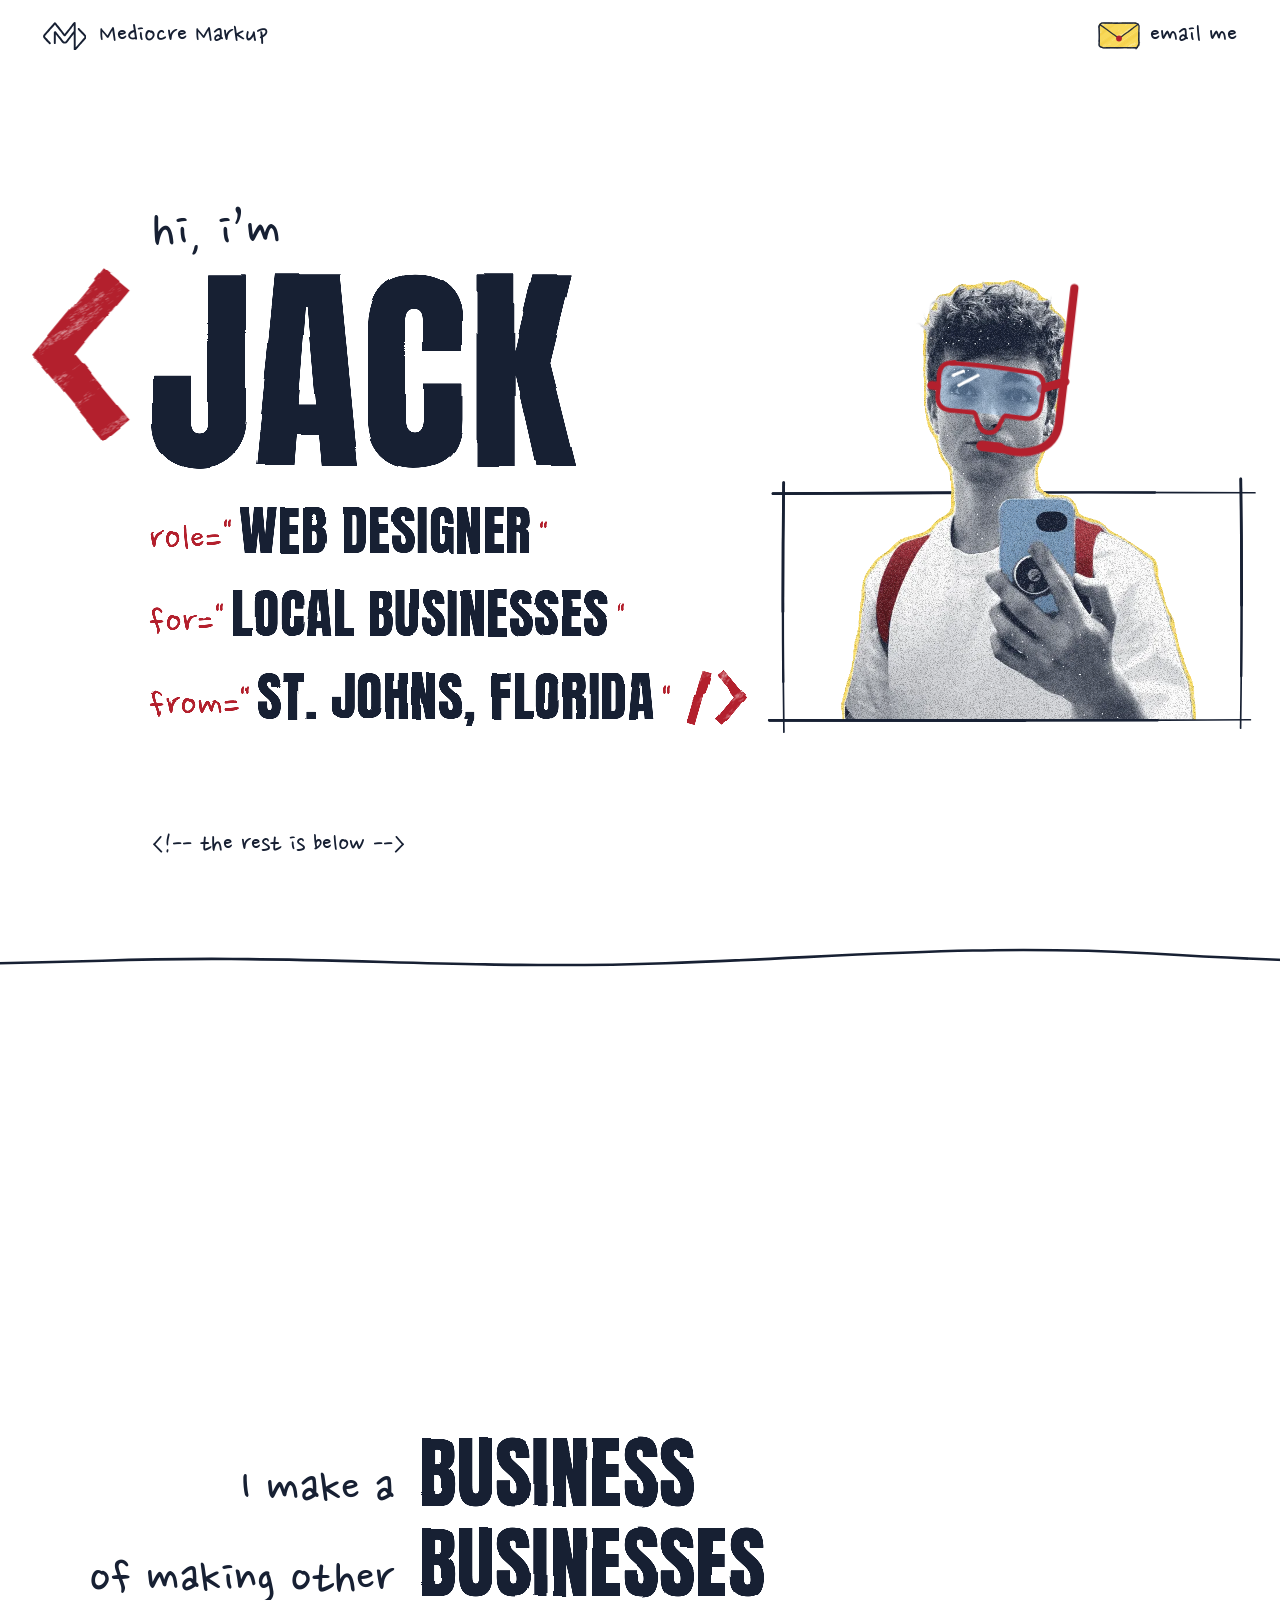
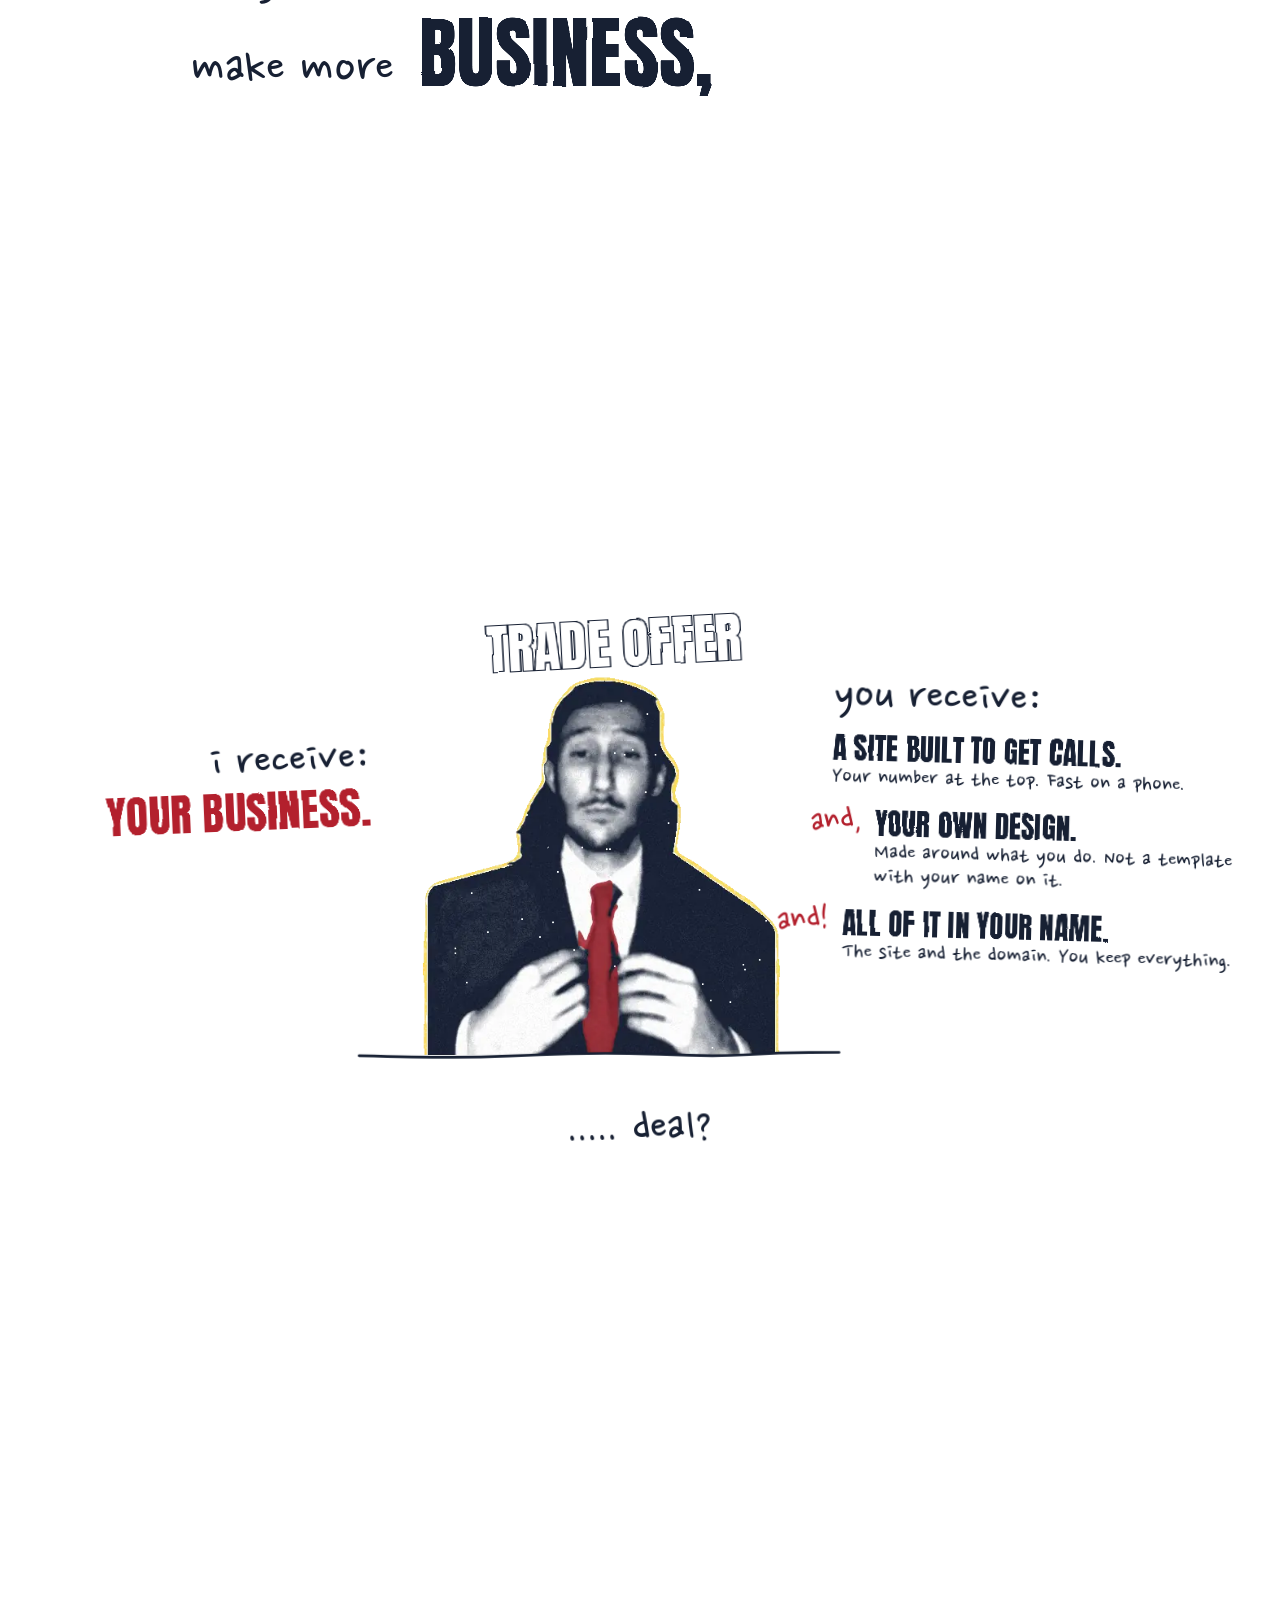
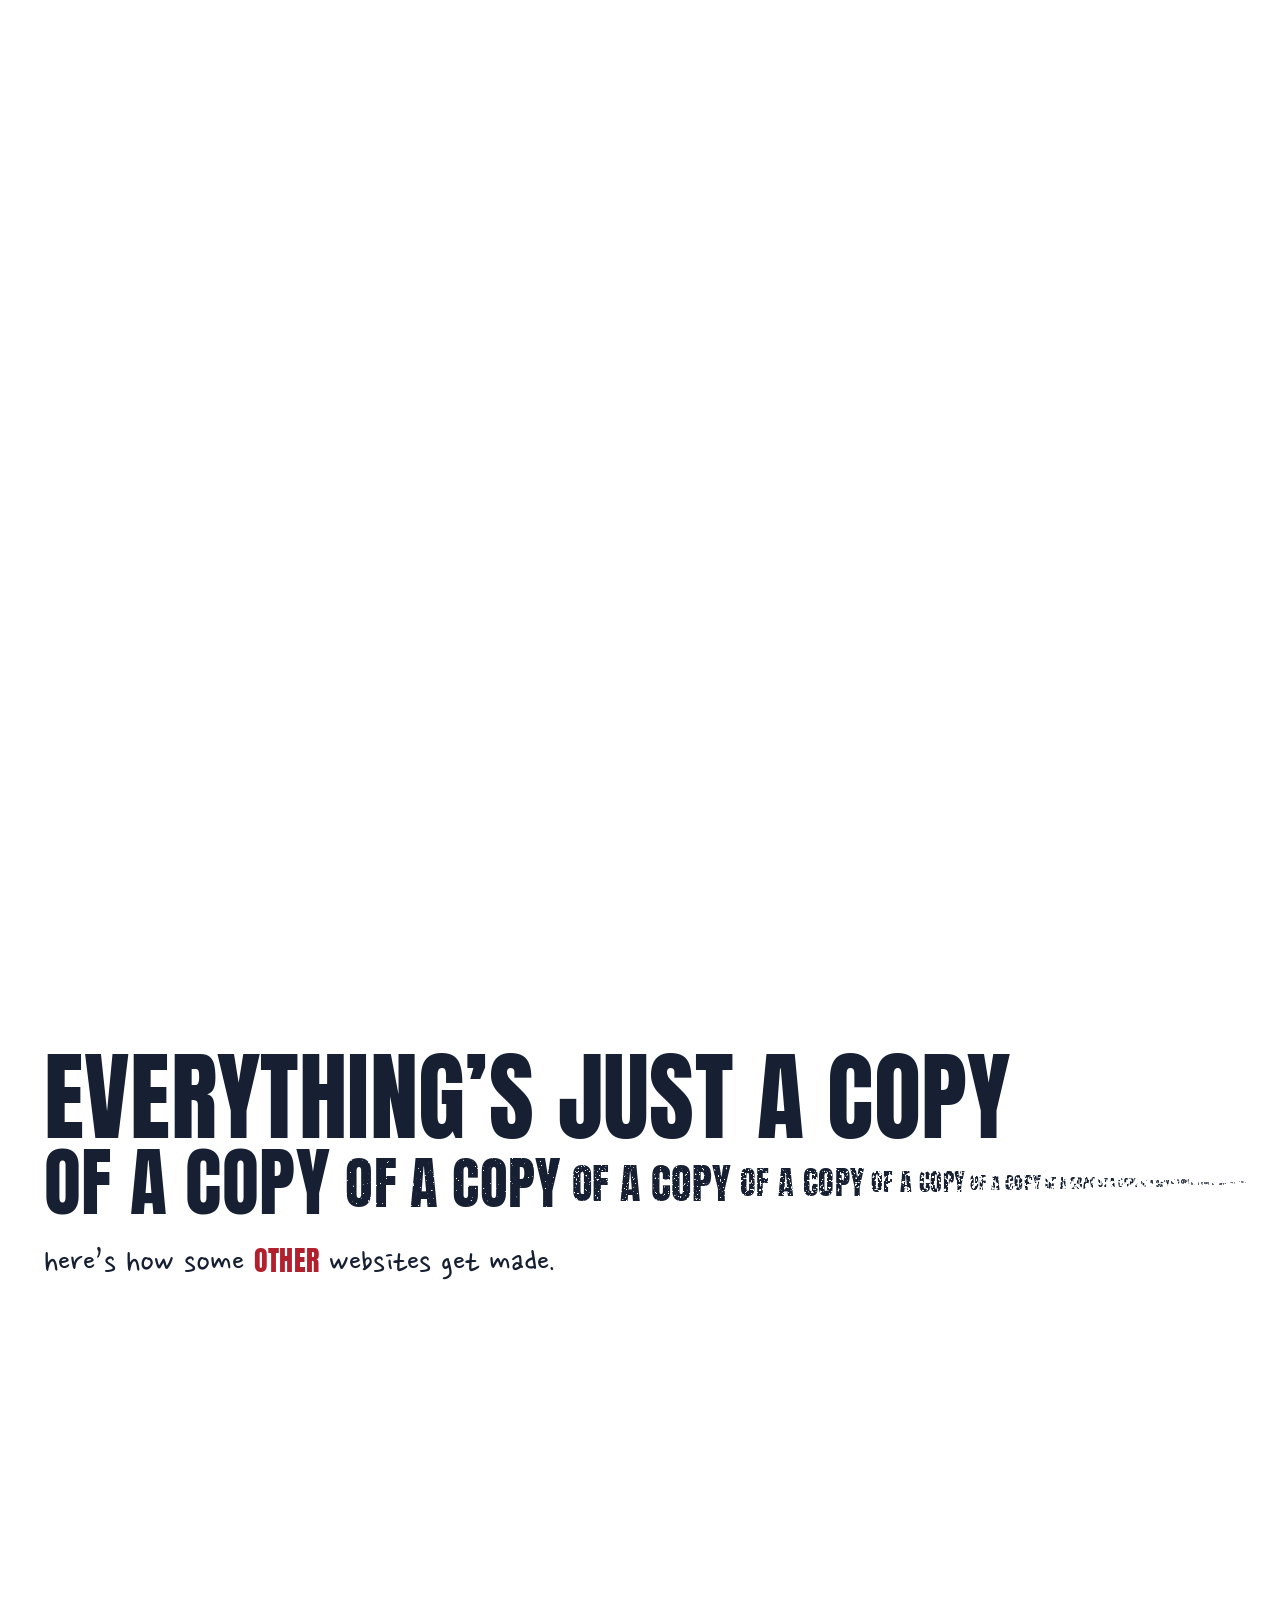
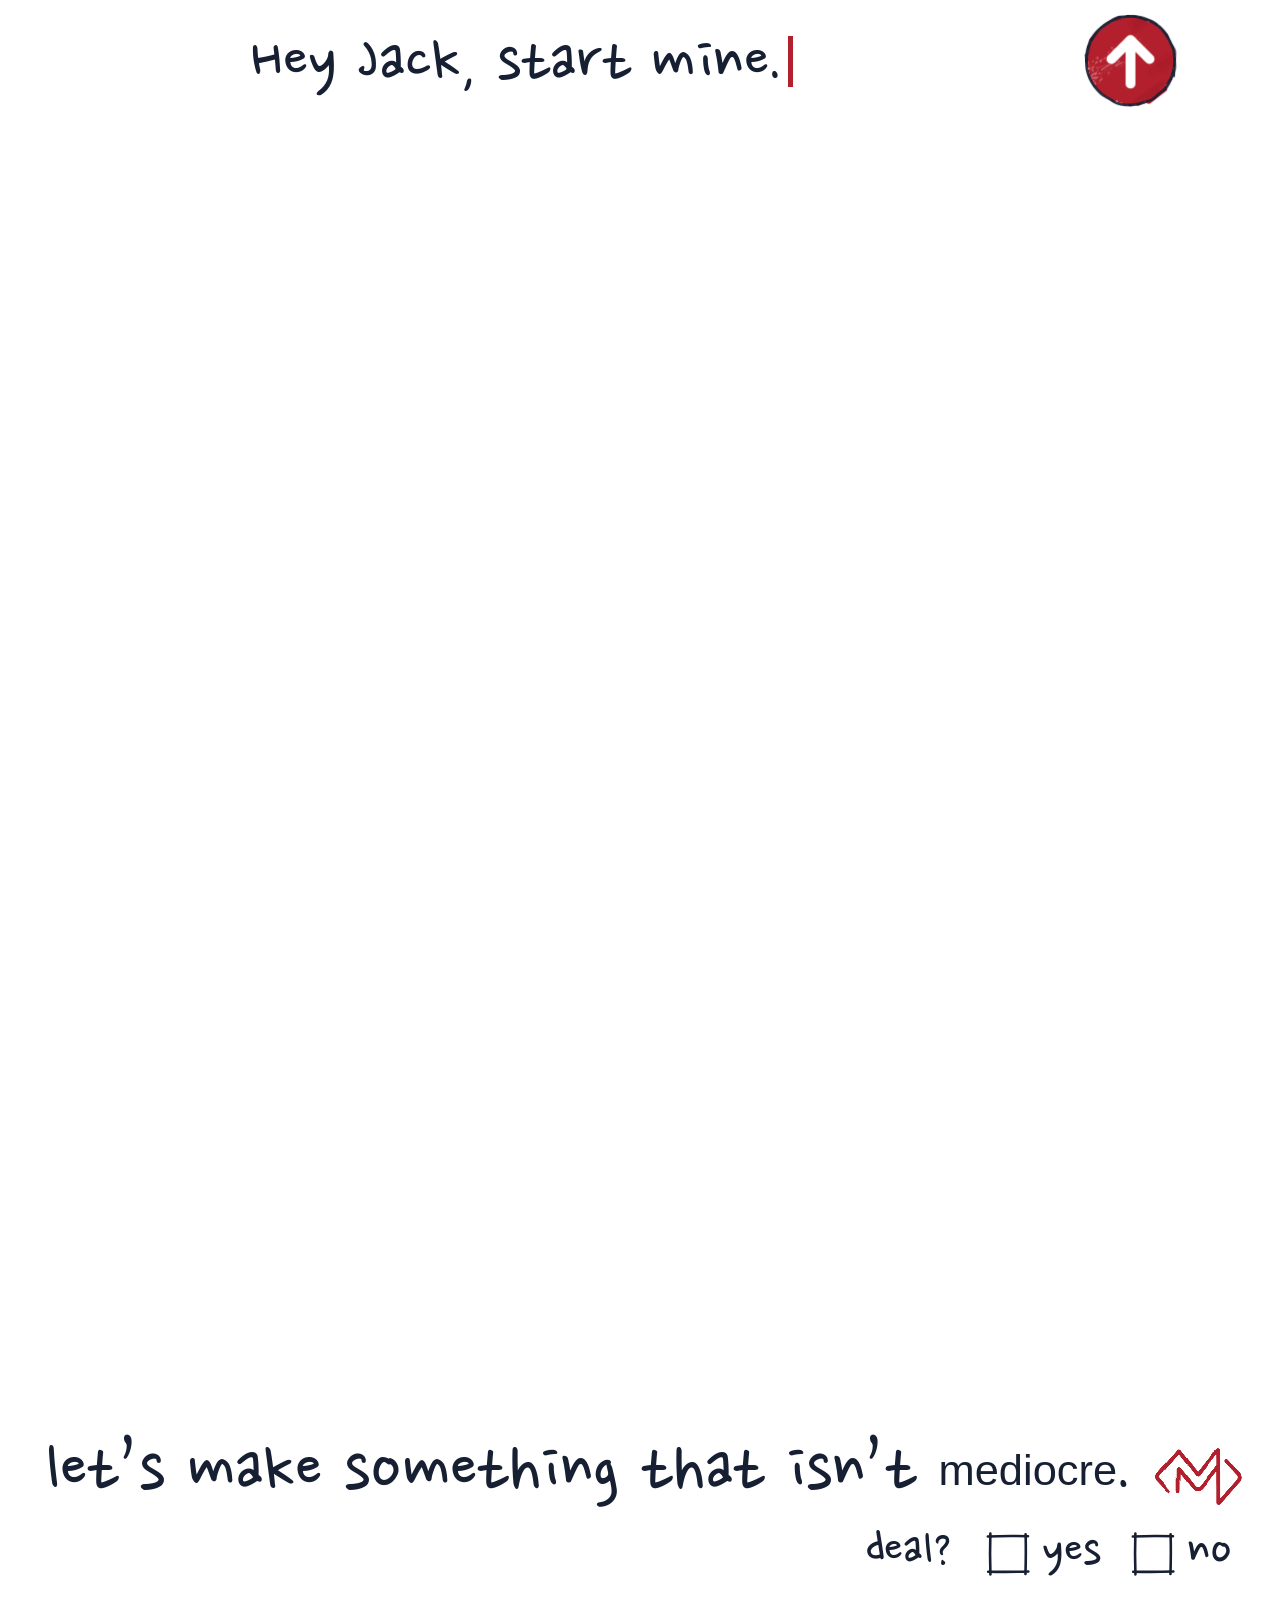
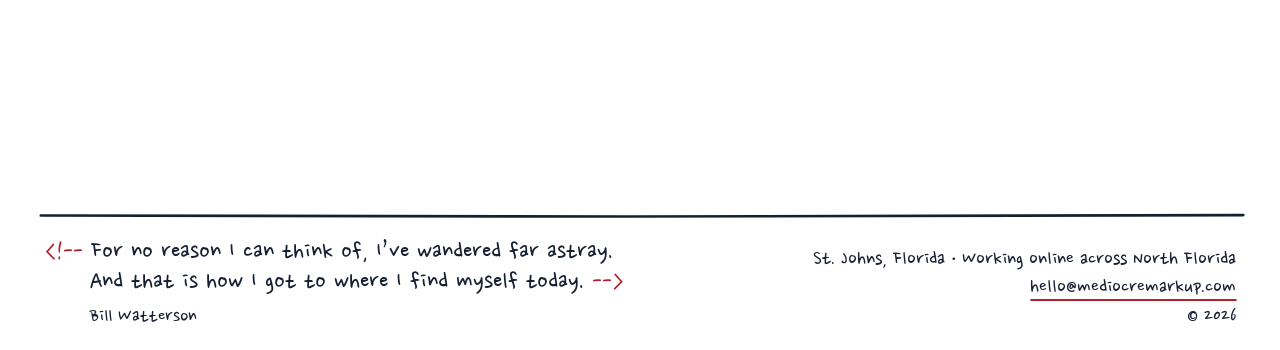
==== commit 6bf2cdda: "A phone shows the template being made over (FREE, new words, new photo, $$$ over FREE) before the ph" ====
--- a/index.html
+++ b/index.html
@@ -62,8 +62,8 @@
 <link rel="preload" as="image" href="assets/hero/print/jack-shadow.webp">
 <link rel="preload" as="font" type="font/woff2" href="assets/fonts/anton-latin.woff2" crossorigin>
 <link rel="preload" as="font" type="font/woff2" href="assets/fonts/nanum-pen-script-latin.woff2" crossorigin>
-<link rel="stylesheet" href="page.css?v=66728cf571">
-<script src="page.js?v=1fc6e63593" defer></script>
+<link rel="stylesheet" href="page.css?v=ec6848964c">
+<script src="page.js?v=d3f7db617e" defer></script>
 <script type="application/ld+json">{"@context":"https://schema.org","@type":"WebSite","@id":"https://mediocremarkup.com/#website","url":"https://mediocremarkup.com/","name":"Mediocre Markup","alternateName":"MediocreMarkup","inLanguage":"en-US","publisher":{"@id":"https://mediocremarkup.com/#business"}}</script>
 </head>
 <body>
@@ -165,7 +165,7 @@
   <section class="call" id="ask">
     <div class="fone-stage">
       <i class="fone" aria-hidden="true"></i>
-      <div class="shoved" aria-hidden="true"><p class="lure">here’s how some <b>OTHER</b> websites get made.</p><div class="pile"><b class="price free">Free</b><b class="price pay">$$$</b><i class="pg" style="--i:0;--t:0;--x:-0.22;--y:0.12;--a:-13;--sx:-1;--sy:0.5;--sr:-1.6"></i><i class="pg" style="--i:1;--t:3;--x:0.2;--y:0.02;--a:9;--sx:1.1;--sy:0.2;--sr:1.3"></i><i class="pg" style="--i:2;--t:4;--x:-0.08;--y:0.22;--a:-4;--sx:-0.4;--sy:1;--sr:-0.8"></i><i class="pg" style="--i:3;--t:5;--x:0.26;--y:0.16;--a:15;--sx:1.5;--sy:0.8;--sr:2"></i><i class="pg" style="--i:4;--t:2;--x:-0.18;--y:0.05;--a:-8;--sx:-1.4;--sy:0.3;--sr:-1.9"></i><i class="pg" style="--i:5;--t:1;--x:0.03;--y:0.1;--a:3;--sx:0.5;--sy:1.2;--sr:1.1"></i></div></div>
+      <div class="shoved" aria-hidden="true"><p class="lure">here’s how some <b>OTHER</b> websites get made.</p><div class="pile"><b class="price free">Free</b><b class="price pay">$$$</b><i class="pg" style="--x:0;--y:0;--a:-2"><i class="ps ps-name"></i><i class="ps ps-text"></i><i class="ps ps-pic"></i></i></div><p class="how"><span>start with a free template.</span><span>change the text.</span><span>change the photo.</span><span>charge like it’s custom.</span></p></div>
       <h2 class="typed"><span class="t-line">i don’t like templates.</span> <span class="t-line">i build yours from scratch.</span></h2>
       <div class="reach">
         <p class="sent" role="status" data-words="that opens your email. press send there."></p>
--- a/page.css
+++ b/page.css
@@ -1 +1 @@
-@font-face{font-family:Anton;src:url(assets/fonts/anton-latin.woff2) format("woff2");font-weight:400;font-display:swap}@font-face{font-family:Nanum Pen Script;src:url(assets/fonts/nanum-pen-script-latin.woff2) format("woff2");font-weight:400;font-display:swap}:root{--ground: #ffffff;--ink: #172033;--hue: #b3202d;--caps: "Anton", Impact, "Arial Narrow", sans-serif;--pen: "Nanum Pen Script", "Segoe Print", "Comic Sans MS", cursive;--m: clamp(20px, 3.33vw, 48px);--pen-size: clamp(26px, 2.3vw, 34px);--big: min(calc((100vw - 2 * var(--m)) / 10.4), 150px);--ease: cubic-bezier(.22, 1, .36, 1);--pop: cubic-bezier(.34, 1.3, .64, 1);--out: 0;--lvh: 1vh}@property --out{syntax: "<number>"; inherits: false; initial-value: 0;}@supports (height: 1lvh){:root{--lvh: 1lvh}}*,*:before,*:after{box-sizing:border-box}html{background:var(--ground);-webkit-text-size-adjust:100%}body{margin:0;transition:color .3s ease-in-out;color:var(--ink);font:400 var(--pen-size)/1.14 var(--pen);overflow-x:clip}img,svg,video,canvas{display:block}a{color:inherit}a,button,input,.reach-box{-webkit-tap-highlight-color:transparent;touch-action:manipulation}.cut,.reel img,.sheet img{-webkit-touch-callout:none}p,h1,h2,h3,h4,ul,ol,blockquote,figure{margin:0;padding:0;font-weight:400}ul,ol{list-style:none}button{font:inherit;color:inherit;background:none;border:0;padding:0;cursor:pointer}:focus-visible{outline:3px solid currentColor;outline-offset:4px}::selection{background:var(--ink);color:var(--ground)}.link{text-decoration:underline;text-decoration-thickness:2px;text-underline-offset:5px;text-decoration-color:var(--hue)}.link:hover{text-decoration-thickness:3px}.caps{font-family:var(--caps);text-transform:uppercase;letter-spacing:.004em;line-height:.96}.tag{line-height:1;white-space:nowrap;color:var(--hue)}.sr{position:absolute;width:1px;height:1px;margin:-1px;overflow:hidden;clip-path:inset(50%);white-space:nowrap}.loader{position:fixed;inset:0;z-index:60;overflow:hidden;background:var(--ground);color:var(--ink);-webkit-user-select:none;user-select:none;-webkit-tap-highlight-color:transparent}.loader[hidden]{display:none}.loading .loader[hidden]{display:block}.ld-blank{position:absolute;inset:0;z-index:8;background:var(--ground)}.ld-blank[hidden]{display:none}.ld-sketch{position:absolute;inset:0;font:400 var(--pen-size)/1.14 var(--pen);visibility:hidden;pointer-events:none}.loader.rolling .ld-sketch{visibility:visible}.ld-sketch :is(.fr-cr,.mask,canvas){display:none}.ld-sketch :is(.attrs .v,.big){color:transparent;-webkit-text-stroke:max(1.1px,.012em) var(--ink)}.ld-sketch :is(.attrs,.big){filter:url(#pn1);animation:repencil .6s step-end infinite!important}.ld-sketch .attrs :is(.k,.q){color:var(--ink)}.ld-sketch .pen{stroke:var(--ink)}.ld-sketch .link{text-decoration-color:currentColor}.ld-sketch .bracket{filter:url(#pn2);animation:repencil .6s step-end -.2s infinite!important}.ld-sketch .bracket *{fill:none;stroke:var(--ink);stroke-width:max(1.5px,.13cqw);stroke-linejoin:round}[data-sketch=wire] .ld-pic{display:none}:root[data-sketch=wire] .ld-sketch .fr-ln .x{display:inline}.ld-pic>*{position:absolute;inset:0;background:0 0 / 100% 100% no-repeat}.ld-shadow{background-image:url(assets/hero/print/jack-shadow.webp)}.ld-edge{display:none;position:fixed;inset:0;z-index:61;width:100%;height:100%;overflow:visible;pointer-events:none}.ld-edge.on{display:block}.ld-edge path{fill:none;stroke:var(--ink);stroke-width:clamp(2px,.5vw,2.6px);stroke-linecap:round;stroke-linejoin:round}.loading .hero :is(.b-open,.hi,.name .win,.name .win>span,.pre,.big,.bl,.pl,.frame,.below .bw,.below path,.attrs li,.b-slash,.b-gt,.note),.loading .bar>*{animation-play-state:paused!important}.built .hero :is(.b-open,.hi,.name .win,.name .win>span,.pre,.big,.bl,.pl,.frame,.below .bw,.below path,.attrs li,.b-slash,.b-gt,.note),.built .bar>*{animation-delay:-9s!important}.built .hero .cut{animation:none}.bar{position:absolute;inset:0 0 auto;z-index:5;display:flex;align-items:center;justify-content:space-between;height:clamp(62px,5.6vw,84px);padding:0 var(--m)}.brand{display:flex;align-items:center;gap:clamp(8px,1vw,14px);padding:8px 0;text-decoration:none}.mark{width:clamp(40px,3.4vw,50px);height:auto}.brand-name{line-height:1;white-space:nowrap}.mail{padding:10px 0;line-height:1;white-space:nowrap}.mail.inked{display:inline-flex;align-items:center;gap:.32em;text-decoration:none}.mail-env{position:relative;flex:none;width:1.5em;height:1.05em}.mail.inked:is(:hover,:focus-visible){text-decoration:underline;text-decoration-thickness:2px;text-underline-offset:4px}.mail.inked:active{scale:.97}.ld-sketch .mail-env{border-radius:3px;outline:2px solid var(--ink);outline-offset:-2px}@media(max-width:380px){.bar{font-size:24px}.mail.inked{gap:.22em}.mail-env{width:1.25em;height:.875em}}.bar>*{animation:fade-down .5s var(--ease) both}.bar.back{position:fixed;z-index:30;background:var(--ground);transform:translateY(-104%)}.bar.back:after{content:"";position:absolute;left:0;right:0;bottom:-1px;height:2px;background:var(--ink);filter:url(#pn2)}.bar.back.shown{transform:none}.motion .bar.back{transition:transform .24s var(--ease)}.bar>:nth-child(2){animation-delay:80ms}.grain{position:absolute;inset:0;width:100%;height:100%;pointer-events:none;image-rendering:crisp-edges;image-rendering:pixelated}.hero{position:relative;overflow:clip}.bracket{overflow:visible}.bracket *{fill:none;stroke:var(--hue);stroke-linecap:butt;stroke-linejoin:miter;vector-effect:non-scaling-stroke}.bracket{filter:url(#cr1)}.name{line-height:1;translate:0 calc(var(--out) * -16vh)}.hi{display:block;font-family:var(--pen);line-height:1;white-space:nowrap;animation:scrawl .34s var(--ease) .12s both}.name .win{display:block;padding:.05em .03em 0;margin:-.05em -.03em 0;font-family:var(--caps);text-transform:uppercase;letter-spacing:.002em;filter:url(#pn1);animation:thud .2s linear .76s,repencil .96s step-end infinite}.name .win>span{display:inline-block;transform-origin:50% 62%;animation:stamp .3s cubic-bezier(.3,0,.15,1) both;animation-delay:calc(.2s + var(--n) * 78ms)}.attrs{translate:calc(var(--out) * -7vw) calc(var(--out) * -7vh);filter:url(#pm2);animation:reink .96s step-end -.32s infinite}.attrs li{display:flex;align-items:baseline;white-space:nowrap;animation:keyed .3s steps(13,end) both;animation-delay:calc(.7s + var(--n) * .17s)}.attrs .k,.attrs .q{color:var(--hue);line-height:1}.attrs .v{font-family:var(--caps);text-transform:uppercase;letter-spacing:.01em;line-height:1}.note{white-space:nowrap;line-height:1;animation:type .5s var(--ease) 1.6s both}.mask{z-index:2;visibility:hidden;pointer-events:none;--bk: 1.5;--rz: 1}.mask path{stroke-dasharray:none}.mask .mk-fr{stroke-width:8}.mask .mk-tb{stroke-width:14}.mask .mk-mp{stroke-width:18}.mask .mk-st{stroke-width:15}.mask .mk-gl{fill:#8db5df;fill-opacity:.45;stroke:none}.mask .mk-sh{stroke:#fff;stroke-width:5.5}.mask :is(.mk-fr,.mk-tb){stroke-dasharray:1 2;stroke-dashoffset:1.01}.mask .bb{--k: calc(var(--bk) * var(--n, 1));visibility:hidden;fill:#fff;stroke-width:4.6;stroke-dasharray:none}.mask .bb path{stroke-dasharray:inherit}.mask .bb .gl{fill:none;stroke-width:2.6}.motion .pair.dive .mask{visibility:visible}.motion .dive .mk-tb{animation:pen-draw .15s steps(3,jump-start) both}.motion .dive .mk-mp{animation:put 0s linear .12s both}.motion .dive .mk-st{animation:put 0s linear .17s both}.motion .dive .mk-fr{animation:pen-draw .28s steps(4,jump-start) .17s both}.motion .dive :is(.mk-gl,.mk-sh){animation:put 0s linear .45s both}.motion .dive .bb.up{animation:bubble 1.3s step-end both}@media(hover:hover)and (pointer:fine){.mask{--bk: 1.9;--rz: 1.15}.motion .dive .mk-fr{animation-duration:.12s;animation-delay:0s;animation-timing-function:steps(2,jump-start)}.motion .dive :is(.mk-gl,.mk-sh,.mk-st){animation-delay:.12s}.motion .dive .mk-mp{animation-delay:.18s}.motion .dive .mk-tb{animation-duration:.12s;animation-delay:.18s;animation-timing-function:steps(2,jump-start)}}@media(min-width:900px)and (min-aspect-ratio:5/4)and (min-height:541px)and (hover:hover)and (pointer:fine){.motion .hero{--stay: 38svh;--up: calc(100svh - min(62.5vw, 100svh)) ;height:calc(100svh + var(--stay));padding-top:var(--up)}.motion .hero .stage{position:sticky;left:auto;bottom:auto;top:var(--up);translate:none;margin:0 auto}}@keyframes put{0%{opacity:0}to{opacity:1}}@keyframes bubble{0%{visibility:visible;transform:translate(0) scale(calc(var(--k) * .4))}11%{visibility:visible;transform:translate(calc(var(--d) * 5px),calc(var(--rz) * -20px)) scale(calc(var(--k) * .62))}22%{visibility:visible;transform:translate(calc(var(--d) * -6px),calc(var(--rz) * -44px)) scale(calc(var(--k) * .8))}33%{visibility:visible;transform:translate(calc(var(--d) * 8px),calc(var(--rz) * -70px)) scale(calc(var(--k) * .92))}44%{visibility:visible;transform:translate(calc(var(--d) * -5px),calc(var(--rz) * -98px)) scale(var(--k))}55%{visibility:visible;transform:translate(calc(var(--d) * 7px),calc(var(--rz) * -126px)) scale(calc(var(--k) * 1.06))}66%{visibility:visible;transform:translate(calc(var(--d) * -4px),calc(var(--rz) * -154px)) scale(calc(var(--k) * 1.1))}77%{visibility:visible;transform:translate(calc(var(--d) * 3px),calc(var(--rz) * -176px)) scale(calc(var(--k) * 1.34));stroke-dasharray:5 8;fill:none}88%,to{visibility:hidden;transform:translateY(calc(var(--rz) * -176px))}}.swp{position:relative}.pl.swp{white-space:nowrap}.attrs .v.swp{display:inline-block}.swp.alt .sw-base{opacity:0}.sw{position:absolute;left:0;top:0;width:100%;height:100%;overflow:visible;pointer-events:none}.sw text{font:inherit;letter-spacing:inherit}.sw .sl{fill:currentColor;opacity:0;transform-box:fill-box;transform-origin:50% 72%}.sw .sm{visibility:hidden}.lede,.below{display:none}.frame{position:absolute;inset:0;animation:unfold .38s var(--ease) .5s both}.fr-cr{position:absolute;inset:-7.14% -5%}.fr-cr:not(.on):before{content:"";position:absolute;inset:6.25% 4.545%;background:var(--hue)}[data-box=cross] .fr-cr{display:none}:root:not([data-box=cross]) .fr-ln .x{display:none}.fr-ln{position:absolute;inset:0;width:100%;height:100%;overflow:visible;pointer-events:none}.fr-ln path{fill:none;stroke:var(--ink);stroke-width:2.6;stroke-linecap:round;vector-effect:non-scaling-stroke}.hero .fr-ln path{stroke-width:1.7}.hero .fr-ln .m{stroke-width:2.3}.hero .fr-ln .hv{stroke-width:2.8}.fr-ln .x{stroke-width:1.7}.fr-ln .pp{fill:var(--ground);stroke:none}.fr-ln .h{opacity:0;animation:boil .96s step-end infinite}.fr-ln .h:first-child{opacity:1}.fr-ln .h:nth-child(2){animation-delay:-.64s}.fr-ln .h:nth-child(3){animation-delay:-.32s}.fr-foot,.fr-front{z-index:2}.who{position:absolute;z-index:1;left:-8cqw;right:-8cqw;top:-60cqw;bottom:0;overflow:clip}.pair .cut{inset:auto;left:calc(8cqw + var(--dx));top:calc(60cqw - var(--lift));width:calc(var(--im) * 1.0643);height:auto;aspect-ratio:728 / 1302;transform:translateY(calc(var(--out) * 26cqw))}.cut{position:absolute;inset:0;width:100%;height:100%}.hero .cut{animation:surface .62s cubic-bezier(.2,.8,.2,1) 1s both}.b-open{animation:jab .42s var(--pop) both,redraw .96s step-end infinite;transform:translate(calc(var(--out) * -12vw))}.shut{display:inline-flex;align-self:center;flex:none}.b-slash{animation:swing .4s var(--pop) 1.24s both,redraw .96s step-end infinite;transform-origin:50% 100%}.b-gt{animation:shoot .3s var(--pop) 1.36s both,redraw .96s step-end infinite}.hill{display:none}@keyframes jab{0%{opacity:0;translate:-16vw 0}}@keyframes scrawl{0%{opacity:0;clip-path:inset(-20% 100% -20% 0)}to{opacity:1;clip-path:inset(-20% -10% -20% 0)}}@keyframes stamp{0%{opacity:0;scale:1.8;rotate:-7deg}55%{opacity:1;scale:.95;rotate:0deg}to{opacity:1;scale:1}}@keyframes thud{25%{translate:0 5px}55%{translate:0 -2px}}@keyframes press{0%{opacity:0;scale:1.22;rotate:-2.5deg}55%{opacity:1;scale:.97;rotate:0deg}to{opacity:1;scale:1}}@keyframes keyed{0%{clip-path:inset(-10% 100% -10% 0)}to{clip-path:inset(-10% -4% -10% 0)}}@keyframes swing{0%{opacity:0;translate:0 -70%;rotate:26deg}30%{opacity:1}72%{translate:0 0;rotate:-4deg}to{rotate:0deg}}@keyframes shoot{0%{opacity:0;translate:46% 0}}@keyframes surface{0%{opacity:0;translate:0 16%}}@keyframes type{0%{opacity:0;translate:-14px 0}}@keyframes fade-down{0%{opacity:0;translate:0 -8px}}@keyframes unfold{0%{clip-path:inset(-12% -8% 112% -8%)}to{clip-path:inset(-12% -8% -12% -8%)}}@keyframes boil{0%{opacity:1}33.34%,to{opacity:0}}.dr>canvas{position:absolute;left:0;top:0;width:100%;height:100%}.motion .dr>canvas{opacity:0;animation:boil .96s step-end infinite}.motion .dr>canvas:nth-child(2){animation-delay:.32s}.motion .dr>canvas:nth-child(3){animation-delay:.64s}.motion .dr.once>canvas{opacity:1;animation:none}.inks{position:absolute;width:0;height:0}@keyframes redraw{0%{filter:url(#cr1)}33.34%{filter:url(#cr2)}66.67%{filter:url(#cr3)}}@media(min-width:900px)and (min-aspect-ratio:5/4),(max-height:520px)and (min-aspect-ratio:16/10){.hero{height:100svh;min-height:540px}.stage{position:absolute;left:50%;bottom:0;translate:-50% 0;width:min(100vw,160svh);aspect-ratio:1.6;container-type:size}.b-open{position:absolute;z-index:1;left:3.33cqw;top:13.6cqw;height:12.6cqw;width:auto}.b-open *{stroke-width:2.6cqw}.name{position:absolute;z-index:1;left:11.6cqw;top:8.4cqw}.hi{font-size:4.4cqw;margin:0 0 -.7cqw .3cqw}.name .win{font-size:17.4cqw}.attrs{position:absolute;z-index:3;left:11.8cqw;top:31.6cqw;display:grid;row-gap:1.9cqw}.attrs .k,.attrs .q{font-size:3.3cqw}.attrs .v{font-size:4.25cqw;margin:0 .12em}.note{position:absolute;z-index:4;left:11.8cqw;bottom:3.2cqw;font-size:clamp(24px,2.2cqw,32px)}.pair{--im: 31cqw;--lift: 18.2cqw;--dx: 1cqw;position:absolute;z-index:2;left:61.2cqw;top:30.7cqw;width:35.8cqw;height:17.7cqw}.shut{gap:.55cqw;margin-left:1.3cqw}.b-slash,.b-gt{height:4.2cqw;width:auto}.b-slash *,.b-gt *{stroke-width:.74cqw}.hill{display:block;position:absolute;z-index:5;left:0;bottom:0;width:100%;height:9.5cqw;pointer-events:none;transform:translateY(calc(100% + 4px - var(--out) * 44cqw))}.hill svg{width:100%;height:100%;overflow:visible}.hill .pp{fill:var(--ground)}.hill .ln{fill:none;stroke:var(--ink);stroke-width:2.6;stroke-linecap:round;vector-effect:non-scaling-stroke}.hill .h{opacity:0;animation:boil .96s step-end infinite}.hill .h:first-child{opacity:1}.hill .h:nth-child(2){animation-delay:-.64s}.hill .h:nth-child(3){animation-delay:-.32s}.hill:after{content:"";position:absolute;left:-150vw;right:-150vw;top:calc(100% - 1px);height:44cqw;background:var(--ground)}.ld-sketch .name .win{color:transparent;-webkit-text-stroke:max(1.4px,.0095em) var(--ink);filter:url(#pn3);animation:repencil .6s step-end -.4s infinite!important}}@media not (((min-width:900px)and (min-aspect-ratio:5/4))or ((max-height:520px)and (min-aspect-ratio:16/10))){.hero{min-height:100svh}.stage{--bar: clamp(62px, 5.6vw, 84px);position:relative;display:flex;flex-direction:column;justify-content:center;width:min(100%,calc((max(480px,100svh) - var(--bar)) / 1.43));height:100svh;min-height:480px;margin:0 auto;padding-top:var(--bar);container-type:inline-size}.b-open,.b-slash,.b-gt,.attrs,.note,.hill{display:none}.name{position:relative;z-index:3;margin:1.6cqw 6cqw 0;pointer-events:none}.lede{display:contents}.hi,.name .win,.pre{display:inline-block;margin:0;padding:0;font-family:var(--pen);font-size:11cqw;line-height:1;letter-spacing:0;white-space:nowrap}.name .win{text-transform:lowercase;filter:none;animation:scrawl .26s var(--ease) .32s both}.name .win:after{content:"."}.name .win>span{display:inline;animation:none}.pre{animation:scrawl .26s var(--ease) .52s both}.big{display:block;margin-top:1.2cqw;font-family:var(--caps);font-size:20.2cqw;line-height:.92;text-transform:uppercase;letter-spacing:.002em;filter:url(#pn1);animation:thud .2s linear 1.04s,repencil .96s step-end infinite}.bl{display:block;width:max-content;transform-origin:14% 60%;animation:press .3s cubic-bezier(.3,0,.15,1) both;animation-delay:calc(.68s + var(--n) * .1s)}.post{display:block;margin-top:1cqw;font-family:var(--pen);font-size:9cqw;line-height:1}.pl{display:block;width:max-content;animation:scrawl .26s var(--ease) 1.06s both}.pl+.pl{animation-delay:1.22s}.pair{--im: 50cqw;--lift: 28.6cqw;--dx: 2.6cqw;position:relative;z-index:2;flex:0 1 34cqw;min-height:25cqw;margin:12.4cqw 6cqw 6.5cqw 36cqw}.fr-ln path{stroke-width:2.2}.hero .fr-ln path{stroke-width:1.5}.hero .fr-ln .m{stroke-width:2}.hero .fr-ln .hv{stroke-width:2.4}.mask{--bk: 2.1;--rz: 1.9}.mask .mk-fr{stroke-width:10}.mask .mk-tb{stroke-width:17}.below{position:absolute;left:-30.6cqw;bottom:0;z-index:1;display:flex;align-items:flex-end;gap:1.8cqw;font:400 8.4cqw/.94 var(--pen);rotate:-3deg;transform-origin:0 100%}.below .bw{animation:scrawl .3s var(--ease) 1.34s both}.below .bw span{display:block;width:max-content}.below .pen{flex:none;width:5.2cqw;height:auto;margin-bottom:-.6cqw}.below .sh{stroke-width:8.6;animation:pen-draw .4s steps(5,jump-start) 1.6s both}.below .hd{stroke-width:9.4;animation:pen-draw .17s steps(2,jump-start) 2s both}}@media(max-height:520px)and (min-aspect-ratio:16/10){.hero{min-height:0}.bar{height:46px;font-size:21px}.mark{width:32px}.note{font-size:min(24px,3.6cqw)}}@media(max-width:350px){.bar{font-size:21px}.mark{width:34px}}.sec{position:relative;padding:clamp(72px,12vh,150px) var(--m)}.js .rv{opacity:0;translate:0 26px;transition:opacity .7s var(--ease),translate .7s var(--ease);transition-delay:calc(var(--d, 0) * 90ms)}.js .rv.in{opacity:1;translate:0 0}.pen{overflow:visible;fill:none;stroke:var(--hue);stroke-linecap:round;stroke-linejoin:round}.pen path{stroke-dasharray:1 2}.pen .sh{stroke-width:6.5}.pen .hd{stroke-width:7.1}@keyframes pen-draw{0%{stroke-dashoffset:1.01}to{stroke-dashoffset:0}}@keyframes pen-under{0%{stroke-dashoffset:1.01}16%{stroke-dashoffset:.7}33%{stroke-dashoffset:.43}50%{stroke-dashoffset:.22}66%{stroke-dashoffset:.08}83%,to{stroke-dashoffset:0}}.js.motion [data-pen]:not(.in) .pen path{stroke-dashoffset:1.01}.js.motion [data-pen].in .pen .sh{animation:pen-draw .5s steps(6,jump-start) both}.js.motion [data-pen].in .pen .hd{animation:pen-draw .17s steps(2,jump-start) .5s both}.creed{--s: min(90vw, 160svh);position:relative;display:grid;place-items:center;min-height:88svh;padding:clamp(48px,10svh,120px) var(--m);overflow-x:clip}.creed-in{display:grid;grid-template-columns:auto auto;justify-content:center;align-items:baseline;column-gap:calc(var(--s) * .021);row-gap:calc(var(--s) * .005)}.why,.why .row{display:contents}.why .p{grid-column:1;justify-self:end;font:400 calc(var(--s) * .047)/1 var(--pen);white-space:nowrap}.why b{grid-column:2;justify-self:start;font:400 calc(var(--s) * .069)/1 var(--caps);text-transform:uppercase;letter-spacing:.006em;white-space:nowrap;filter:url(#pm1)}.biz-h{grid-column:2;grid-row:4;margin-left:-.012em;color:var(--hue);font-size:calc(var(--s) * .128);line-height:.92;white-space:nowrap;filter:url(#pn1)}.js.motion .creed .row:not(.on) :is(.p,b),.js.motion .creed:not(.end) .biz-h{opacity:0}.js.motion .creed .row.on .p{animation:scrawl .3s var(--ease) both}.js.motion .creed .row.on b{transform-origin:0 60%;animation:press .3s cubic-bezier(.3,0,.15,1) .14s both}.js.motion .creed.end .biz-h{transform-origin:0 60%;animation:press .34s cubic-bezier(.3,0,.15,1) .22s both}@media not (((min-width:900px)and (min-aspect-ratio:5/4))or ((max-height:520px)and (min-aspect-ratio:16/10))){.creed{--q: min(1vw, calc(100svh / 176));min-height:0;place-items:center start;padding:calc(var(--lvh) * 13) var(--m) calc(var(--lvh) * 13)}.creed-in{display:block;width:100%}.why,.why .row{display:block}.why .p{display:block;justify-self:start;font:400 calc(var(--q) * 11.6)/.9 var(--pen)}.why b{display:block;justify-self:start;margin:calc(var(--q) * .2) 0 calc(var(--q) * 3.4) -.012em;font-size:calc(var(--q) * 14.8);line-height:.96}.biz-h{margin:calc(var(--q) * .8) 0 0 -.012em;font-size:min(calc((100vw - 2 * var(--m)) / 4.02),calc(var(--q) * 22.4));line-height:.9;white-space:normal}.js.motion .creed .row:not(.on) :is(.p,b){opacity:1}.js.motion .creed .row.on .p,.js.motion .creed .row.on b{animation:none}.js.motion .creed.end .biz-h{animation:rise-to .32s cubic-bezier(.3,0,.15,1) both}@keyframes rise-to{0%{opacity:0;scale:.93}}}@keyframes repencil{0%{filter:url(#pn1)}33.34%{filter:url(#pn2)}66.67%{filter:url(#pn3)}}@keyframes reink{0%{filter:url(#pm1)}33.34%{filter:url(#pm2)}66.67%{filter:url(#pm3)}}.biz{padding:0 0 clamp(30px,6vh,80px);overflow-x:clip}.filmed .act{height:calc(100svh + var(--run, 120svh))}.filmed .film{position:sticky;top:0}.trade{position:relative;display:grid;grid-template-columns:minmax(0,1fr) auto minmax(0,1.24fr);column-gap:clamp(18px,3vw,56px);align-items:start;align-content:center;min-height:94svh;margin:0 var(--m)}.stamp{grid-column:1 / -1;grid-row:1;justify-self:center;position:relative;z-index:2;display:flex;align-items:center;gap:.2em;margin:0 0 -.3em;padding:.07em .2em 0;isolation:isolate;color:#fff;font-size:clamp(30px,4.2vw,74px);white-space:nowrap;translate:-7% 0;rotate:-3deg}.stamp:before{content:"";position:absolute;inset:0;z-index:-1;background:var(--hue);filter:url(#cr2);animation:redraw .96s step-end -.32s infinite}.stamp>span{-webkit-text-stroke:.05em var(--ink);paint-order:stroke fill;filter:url(#pm2)}.warn{width:.58em;height:.52em;flex:none;margin-top:-.08em;overflow:visible;fill:#fff;stroke:var(--ink);stroke-width:1.5;stroke-linejoin:round;paint-order:stroke fill}.warn .bang{fill:var(--hue);stroke:none}.stamp.drawn:before,.stamp.drawn svg.warn{display:none}.stamp-bg{position:absolute;inset:-.06em -.14em -.04em;z-index:-1}.warn-dr{position:relative;width:.62em;height:.56em;flex:none;margin-top:-.07em}.dude{grid-column:2;grid-row:2;position:relative;width:min(54svh,30vw);aspect-ratio:472 / 494}.shot{position:absolute;inset:0;overflow:hidden;clip-path:inset(2px 0 0 0)}.reel{display:block;width:100%;height:200%}.reel img{width:1100%;max-width:none;height:100%}.dude.run .reel{animation:reel-y 2.2s steps(2) infinite}.dude.run .reel img{animation:reel-x 1.1s steps(11) infinite}@keyframes reel-x{to{translate:-100% 0}}@keyframes reel-y{to{translate:0 -100%}}.mine{grid-column:1;grid-row:2;justify-self:end;text-align:right;rotate:-2.4deg;margin-top:clamp(30px,10svh,120px)}.yours{grid-column:3;grid-row:2;rotate:1.5deg;margin-top:clamp(8px,3svh,40px)}.recv{font:400 clamp(38px,3.8vw,68px)/.9 var(--pen);white-space:nowrap}.got{margin-top:.1em;font:400 clamp(30px,3.5vw,62px)/.96 var(--caps);text-transform:uppercase;letter-spacing:.006em;color:var(--hue);filter:url(#pm2)}.gets{margin-top:clamp(10px,1.1vw,18px);display:grid;row-gap:clamp(12px,1.5vw,26px)}.gets li{position:relative;max-width:24em}.gets li:nth-child(2){margin-left:clamp(26px,3.4vw,60px)}.gets li:nth-child(3){margin-left:clamp(8px,1.1vw,20px)}.gets b{display:block;font:400 clamp(23px,2.3vw,40px)/1 var(--caps);text-transform:uppercase;letter-spacing:.008em;filter:url(#pm3)}.gets span{display:block;margin-top:.1em;font:400 clamp(24px,1.9vw,31px)/1 var(--pen)}.trade.seen :is(.got,.gets b,.stamp>span){animation:reink .96s step-end infinite}.trade.seen .gets li:nth-child(2) b{animation-delay:-.32s}.trade.seen .gets li:nth-child(3) b{animation-delay:-.64s}.and{position:absolute;right:100%;top:-.16em;margin-right:.34em;font:normal 400 clamp(32px,2.9vw,52px)/1 var(--pen);color:var(--hue);white-space:nowrap;rotate:-6deg}.first{--ph: clamp(46px, 8.8svh, 72px);grid-column:1 / -1;grid-row:3;justify-self:center;position:relative;z-index:3;margin-top:clamp(26px,5.2svh,60px);rotate:-1.4deg}.deal{display:inline-block;padding:.12em .3em .06em;color:inherit;text-decoration:none;font:400 clamp(38px,3.8vw,68px)/.9 var(--pen);white-space:nowrap;border-radius:10px;-webkit-tap-highlight-color:transparent}.deal:is(:hover,:focus-visible){color:var(--hue)}.deal:focus-visible{outline:3px solid var(--ink);outline-offset:4px}.deal:active{translate:0 1px}.msg{--fill: var(--hue);display:inline-flex;align-items:flex-start;gap:calc(var(--ph) * .3);color:inherit;text-decoration:none;border-radius:14px;-webkit-tap-highlight-color:transparent}.msg:is(:hover,:focus-visible){--fill: var(--ink)}.msg:focus-visible{outline:3px solid var(--ink);outline-offset:8px}.msg:active .ph{translate:0 1px}.say{position:relative;margin-top:calc(var(--ph) * .26);padding:.3em .62em .34em .56em}.free{position:relative;display:block;font:400 clamp(30px,2.9vw,48px)/1 var(--pen);white-space:nowrap}.bub path{fill:var(--ground)}.ph{display:block;flex:none;width:var(--ph);rotate:-6deg}.ph-in{display:block;position:relative;aspect-ratio:100 / 190}.ph-in>i{position:absolute;inset:0;visibility:hidden}.ph-in>.ph-a{visibility:visible}.trade.seen .ph-in{animation:ph-buzz 6s step-end 1s infinite}.trade.seen .ph-a{animation:ph-s1 6s step-end 1s infinite}.trade.seen .ph-b{animation:ph-s2 6s step-end 1s infinite}.trade.seen .ph-c{animation:ph-s3 6s step-end 1s infinite}.trade.seen .ph-d{animation:ph-s4 6s step-end 1s infinite}@keyframes ph-s1{0%{visibility:visible}26%,to{visibility:hidden}}@keyframes ph-s2{0%,42%,to{visibility:hidden}26%{visibility:visible}}@keyframes ph-s3{0%,60%,to{visibility:hidden}42%{visibility:visible}}@keyframes ph-s4{0%{visibility:hidden}60%,to{visibility:visible}}.calm .ph-in>.ph-a{visibility:hidden}.calm .ph-in>.ph-d{visibility:visible}.trade.seen .msg:is(:hover,:focus-visible) .ph-in{animation:ring .42s step-end infinite}@keyframes ph-buzz{0%,60%,68.4%,to{rotate:0deg;translate:0 0}61.2%{rotate:-6deg;translate:-2px 0}62.4%{rotate:5deg;translate:2px 0}63.6%{rotate:-5deg;translate:-1px 0}64.8%{rotate:4deg;translate:1px 0}66%{rotate:-3deg}67.2%{rotate:2deg}}@keyframes ring{0%{rotate:-5deg;translate:-1.5px 0}25%{rotate:4deg;translate:1.5px 0}50%{rotate:-3deg;translate:-1px 0}75%{rotate:4deg;translate:1px 0}}.js.motion .trade:not(.in):not(.parts):not(.stepped) :is(.stamp,.side,.first){opacity:0}.trade.in:not(.parts):not(.stepped) .stamp{animation:stamp-in .3s var(--pop) both}.trade.in:not(.parts):not(.stepped) :is(.side,.first,.gets li){animation:write-in .36s var(--ease) both}.trade.in:not(.parts):not(.stepped) .mine{animation-delay:.08s}.trade.in:not(.parts):not(.stepped) .yours{animation-delay:.14s}.trade.in:not(.parts):not(.stepped) .gets li{animation-delay:calc(.2s + var(--n) * .07s)}.trade.in:not(.parts):not(.stepped) .first{animation-delay:.4s}.js.motion .trade.parts :is(.stamp,.mine,.yours .recv,.gets li,.first):not(.on){opacity:0}.trade.parts .stamp.on{animation:stamp-in .3s var(--pop) both}.trade.parts :is(.mine,.yours .recv,.gets li,.first).on{animation:write-in .36s var(--ease) both}.filmed .trade{height:100svh;min-height:0}.trade.stepped:not(.d1) .stamp,.trade.stepped:not(.d2) .mine,.trade.stepped:not(.d3) :is(.yours .recv,.gets li:nth-child(1)),.trade.stepped:not(.d4) .gets li:nth-child(2),.trade.stepped:not(.d5) .gets li:nth-child(3),.trade.stepped:not(.d6) .first{opacity:0}.trade.stepped.d1 .stamp{animation:stamp-in .3s var(--pop) both}.trade.stepped.d2 .mine,.trade.stepped.d3 :is(.yours .recv,.gets li:nth-child(1)),.trade.stepped.d4 .gets li:nth-child(2),.trade.stepped.d5 .gets li:nth-child(3),.trade.stepped.d6 .first{animation:write-in .3s var(--ease) both}@keyframes stamp-in{0%{opacity:0;scale:1.6}}@keyframes write-in{0%{opacity:0;translate:0 14px}}.tpls{--s: min(100vw, 160svh);--edge: calc((100vw - var(--s)) / 2 + var(--s) * .034);--w: min(max(12.4vw, 150px), 26.5svh);position:relative;padding:clamp(40px,8svh,100px) 0 clamp(48px,10svh,120px);overflow-x:clip}.tp-in{padding:0 var(--m) 0 var(--edge)}.chant{font-size:min(7.6vw,14svh);line-height:.95}.chant .c0{display:block;width:max-content;white-space:nowrap}.chant .tail,.chant .more{display:flex;flex:none;align-items:center;white-space:nowrap}.chant .tail{height:.82em}.chant .oc{flex:none;margin-right:.2em;font-size:calc(.78em * var(--k, 1));line-height:1;white-space:nowrap;transform-origin:0 50%}.oc[data-t]:before{content:attr(data-t)}.oc.g1{filter:url(#g1)}.oc.g2{filter:url(#g2)}.oc.g3{filter:url(#g3)}.oc.g4{filter:url(#g4)}.oc.g5{filter:url(#g5)}.oc.g6{filter:url(#g6)}.leadin{margin-top:clamp(12px,2.6svh,30px);font-size:clamp(30px,2.7vw,46px);line-height:1}.leadin b{font:400 .8em/1 var(--caps);letter-spacing:.012em;color:var(--hue);vertical-align:.09em}.band{--h: calc(var(--w) * 1.2);display:flex;align-items:flex-start;gap:calc(var(--w) * .09);margin-top:clamp(22px,4.4svh,48px);padding-left:var(--edge)}.band li{flex:none;width:calc(var(--w) * var(--k, 1))}.sheet{position:relative;display:block;aspect-ratio:5 / 6}.sheet img{width:100%;height:100%;object-fit:cover;object-position:50% 0;outline:1px solid rgba(23,32,51,.2);outline-offset:-1px}.band .cap{display:block;margin-top:.34em;font-size:max(22px,calc(var(--w) * .152));line-height:.98;text-wrap:balance}.price{position:absolute;z-index:1;right:-5%;top:-8%;padding:.14em .28em .07em;font:400 calc(var(--w) * .2)/1 var(--caps);letter-spacing:.02em;text-transform:uppercase}.price.free{background:#f8d95a;color:var(--ink);rotate:7deg}.price.pay{background:var(--hue);color:#fff;rotate:-6deg}.band .dup{margin-top:calc(var(--h) * (1 - var(--k)) * .5);margin-left:calc(var(--w) * .09 * (var(--k) - 1));transform-origin:0 50%}.band li:nth-child(4){position:relative;z-index:2}.tile{display:block;width:100%;height:100%;background:url(assets/templates/sheets/copies-strip.webp) calc(var(--t, 0) * 20%) 0 / 600% 100% no-repeat;outline:1px solid rgba(23,32,51,.2);outline-offset:-1px}.dup.d1 .tile{filter:grayscale(.5) contrast(1.15)}.dup.d2 .tile{filter:grayscale(.9) contrast(1.45) url(#g1)}.dup.d3 .tile{filter:grayscale(1) contrast(1.9) url(#g2)}.dup.d4 .tile{filter:grayscale(1) contrast(2.5) url(#g3)}.dup.d5 .tile{filter:grayscale(1) contrast(3) url(#g4)}.dup.d6 .tile{filter:grayscale(1) contrast(3.4) url(#g5)}.js.motion .tp-in:not(.in) :is(.chant .c0,.chant .oc,.leadin){opacity:0}.js.motion .tp-in.in .chant :is(.c0,.oc){animation:write-in .34s var(--ease) both}.js.motion .tp-in.in .chant .oc{animation-delay:calc(.12s + var(--n) * 56ms)}.js.motion .tp-in.in .leadin{animation:write-in .4s var(--ease) .36s both}.js.motion .band:not(.in) li{opacity:0}.js.motion .band.in li{animation:dealt .36s var(--ease) calc(var(--n) * 64ms) both}.js.motion .band.in .price{animation:stamp-in .26s var(--pop) calc(var(--n) * 64ms + .4s) both}@keyframes dealt{0%{opacity:0;translate:calc(var(--w) * -.62) 0}}@keyframes cap-in{0%{clip-path:inset(-30% 100% -30% -4%)}to{clip-path:inset(-30% -6% -30% -4%)}}@media not ((min-width:900px)and (min-aspect-ratio:5/4)and (min-height:521px)){.tpls{display:none}}@media(min-width:900px)and (min-aspect-ratio:5/4)and (min-height:521px){.tpls{display:flex;flex-direction:column;justify-content:center;min-height:calc(var(--lvh) * 100)}.tpls.pin{display:block;min-height:calc(var(--lvh) * 116);padding-top:0;padding-bottom:0}.tpls.pin .tp-all{position:sticky;top:0;display:flex;flex-direction:column;justify-content:center;box-sizing:border-box;min-height:calc(var(--lvh) * 100);padding:clamp(40px,8svh,100px) 0 clamp(48px,10svh,120px)}.motion .phone.over{--top: 0;margin-top:calc(var(--lvh) * -100);pointer-events:none}.motion .tpls:not(.pin)~.phone.over{--ask: 212}.motion .phone.over.inked .reach{pointer-events:auto}.motion .phone.over .shoved{display:none}.tpls .tp-all.swept{position:fixed;z-index:1;margin:0;animation:sweep var(--slide, 1.15s) step-end both}.tpls.gone .tp-all{visibility:hidden}}@keyframes sweep{0%{transform:none}8.33%{transform:translate(-5.5vw,calc(var(--lvh) * 8.2)) rotate(-11.2deg)}16.67%{transform:translate(-4.2vw,calc(var(--lvh) * 30.2)) rotate(-9.7deg)}25%{transform:translate(-3.4vw,calc(var(--lvh) * 47.7)) rotate(-7.4deg)}33.33%{transform:translate(-2.3vw,calc(var(--lvh) * 64.7)) rotate(-5.6deg)}41.67%{transform:translate(-1.7vw,calc(var(--lvh) * 78.6)) rotate(-3.6deg)}50%{transform:translate(-.9vw,calc(var(--lvh) * 88.2)) rotate(-2.4deg)}58.33%{transform:translate(-.5vw,calc(var(--lvh) * 95.6)) rotate(-1.1deg)}66.67%,to{transform:translateY(calc(var(--lvh) * 106));visibility:hidden}}.call{position:relative;z-index:6;overflow-x:clip}.fone-stage{position:relative;display:flex;flex-direction:column;gap:clamp(22px,3vw,44px);padding:clamp(48px,9vh,120px) var(--m) clamp(48px,8vh,96px);background:var(--ground)}.fone{display:none}.typed{font:400 clamp(46px,6.6vw,104px)/.96 var(--pen)}.typed .t-line{display:block}.reach{position:relative;width:100%;min-width:0}.reach-box{--f: clamp(22px, 3.2vw, 44px);position:relative;isolation:isolate;display:flex;align-items:center;gap:calc(var(--f) * .5);width:100%;max-width:100%;padding:calc(var(--f) * .5) calc(var(--f) * .6) calc(var(--f) * .5) calc(var(--f) * 1.02);border:3px solid var(--ink);border-radius:calc(var(--f) * .7);background:#f8d95a;cursor:text}.reach-line{flex:1;min-width:0;margin:0;padding:.08em 0 0;border:0;border-radius:0;background:none;color:var(--ink);font:400 calc(var(--f) * 1.5)/1.1 var(--pen);caret-color:var(--hue);appearance:none;-webkit-appearance:none}.reach-line:focus{outline:none}.reach-line::selection{background:var(--ink);color:#f8d95a}.send{position:relative;flex:none;display:grid;place-items:center;width:calc(var(--f) * 1.86);height:calc(var(--f) * 1.86);border-radius:50%;background:var(--hue);color:#fff;text-decoration:none;cursor:pointer}.send:after{content:"↑";font:400 calc(var(--f) * 1.1)/1 var(--caps)}.send:focus-visible{outline:3px solid var(--ink);outline-offset:4px}.sent{min-height:1.2em;margin:0 0 .3em;font:400 clamp(24px,2.2vw,34px)/1.1 var(--pen);color:var(--hue);text-align:right}.sent:empty{visibility:hidden}.sent-it .sent{animation:cap-in .4s steps(8,end) .26s both}.phone .reach-box{border-color:transparent;background:none}.phone .send{background:none}.phone .send:after{content:none}.pill{position:absolute;inset:-6px -7px;z-index:-1;pointer-events:none}.reach-plus,.reach-caret{display:none}.phone .reach-caret{display:block;position:absolute;left:0;top:50%;width:max(3px,calc(var(--f) * .09));height:calc(var(--f) * 1.06);margin-top:calc(var(--f) * -.5);background:var(--hue);pointer-events:none;animation:blink 1.06s step-end infinite}.phone .reach-caret.busy{animation:none}.phone .reach-box:focus-within .reach-caret,.phone .reach-caret.off{display:none}.disc{position:absolute;inset:-8%;transition:scale .1s ease-out}.send:active .disc{scale:.94}.sent-it .reach-box{animation:squeeze .26s steps(3,end) both}@keyframes squeeze{0%{scale:.965}50%{scale:1.02}}.motion .sent-it .fone-stage>:not(.fone){animation:buzz .3s steps(1,end) both}@keyframes buzz{0%{translate:-3px 1px}25%{translate:3px -1px}50%{translate:-2px 0}75%{translate:1px 0}to{translate:0 0}}@keyframes blink{50%{opacity:0}}.phone{--top: 13;--case: calc(clamp(12px, 2vw, 30px)*1.36) }.phone .fone-stage{isolation:isolate;min-height:calc(var(--lvh) * (100 + var(--top)));gap:0;padding:calc(var(--lvh) * var(--top)) calc(var(--case) + max(3vw,16px)) max(calc(var(--case) + 50px),calc(var(--peek, 0px) + 18px));background:none}.phone .fone{display:block;position:absolute;inset:0;z-index:-1;pointer-events:none}.fone-far{display:none}.phone .fone-far{display:block;position:absolute;left:0;bottom:0;z-index:2;width:100%;height:calc(var(--lvh) * 150);visibility:hidden;pointer-events:none;transform-origin:50% 100%}.phone .reach{transform-origin:50% var(--oy, 100%)}.motion .over:not(.inked):not(.inking) .reach{opacity:0;pointer-events:none}.motion .over:not(.inked) .fone{visibility:hidden}.motion .over.inking .fone-far{visibility:visible}.motion .over.inking .reach{z-index:3}.motion .over.inking :is(.fone-far,.reach){animation:skid var(--slide, 1.15s) step-end both}.motion .over.inking .fone-far>canvas{animation:redrawn calc(var(--slide, 1.15s) / 4) step-end infinite}.motion .over.inking .fone-far>canvas:nth-child(2){animation-delay:calc(var(--slide, 1.15s) / 12)}.motion .over.inking .fone-far>canvas:nth-child(3){animation-delay:calc(var(--slide, 1.15s) / 6)}@keyframes redrawn{0%{opacity:1}33.34%,to{opacity:0}}@keyframes skid{0%{transform:translate(-6.4vw,calc(var(--lvh) * -118)) rotate(-13deg)}8.33%{transform:translate(-5.5vw,calc(var(--lvh) * -93)) rotate(-11.2deg)}16.67%{transform:translate(-4.2vw,calc(var(--lvh) * -71)) rotate(-9.7deg)}25%{transform:translate(-3.4vw,calc(var(--lvh) * -53.5)) rotate(-7.4deg)}33.33%{transform:translate(-2.3vw,calc(var(--lvh) * -36.5)) rotate(-5.6deg)}41.67%{transform:translate(-1.7vw,calc(var(--lvh) * -22.6)) rotate(-3.6deg)}50%{transform:translate(-.9vw,calc(var(--lvh) * -13)) rotate(-2.4deg)}58.33%{transform:translate(-.5vw,calc(var(--lvh) * -5.6)) rotate(-1.1deg)}66.67%{transform:translate(-.1vw,calc(var(--lvh) * -1.2)) rotate(-.3deg)}75%{transform:translate(.22vw,calc(var(--lvh) * 1)) rotate(.9deg)}83.33%{transform:translate(-.06vw,calc(var(--lvh) * -.45)) rotate(-.35deg)}91.67%,to{transform:translate(0) rotate(0)}}.shoved{display:none}.motion .over .shoved{--tw: min(24vw, calc(var(--lvh) * 41));--floor: 13;display:block;position:absolute;left:0;bottom:calc(var(--lvh) * var(--floor));z-index:1;width:100%;height:0;pointer-events:none}.shoved .pile{position:absolute;left:50%;bottom:0;width:var(--tw);height:calc(var(--tw) * 1.2);translate:-50% 0}.shoved .lure{position:absolute;left:0;right:0;bottom:calc(var(--tw) * 1.2 + var(--lvh) * 7.5);width:fit-content;max-width:min(92vw,11.2em);margin:0 auto;text-align:center;text-wrap:balance;font:400 min(10.2vw,calc(var(--lvh) * 6))/1.02 var(--pen);opacity:0}.shoved .lure b{font:400 .8em/1 var(--caps);letter-spacing:.012em;color:var(--hue);vertical-align:.09em}.shoved.deal .lure{opacity:1;animation:cap-in .36s steps(6,end) both}.pile .pg{position:absolute;inset:0;background:#fff url(assets/templates/sheets/pile-strip.webp) calc(var(--t) * 20%) 0 / 600% 100% no-repeat;outline:1px solid rgba(23,32,51,.28);outline-offset:-1px;translate:calc(var(--tw) * var(--x)) calc(var(--tw) * var(--y));rotate:calc(var(--a) * 1deg);opacity:0}.shoved.deal .pg{animation:slap .18s step-end calc(.4s + var(--i) * .2s) both}@keyframes slap{0%{opacity:0}1%{opacity:1;transform:translate(4%,-7%) rotate(5deg) scale(1.06)}50%,to{opacity:1;transform:none}}.pile .price{z-index:2;font-size:calc(var(--tw) * .2);opacity:0}.pile .price.free{left:-32%;right:auto;top:10%;rotate:-9deg}.pile .price.pay{right:-13%;top:2%;rotate:7deg}.shoved.deal .price.free{animation:tag-on .2s step-end .5s both}.shoved.deal .price.pay{animation:tag-on .2s step-end 1.72s both}@keyframes tag-on{0%{opacity:0}1%{opacity:1;scale:1.3}50%,to{opacity:1;scale:1}}@keyframes tag-off{0%{visibility:visible}33.33%,to{visibility:hidden}}.motion .over.inked .shoved{visibility:hidden}.motion .over.inking .shoved .pile{animation:squash var(--slide, 1.15s) step-end both}.motion .over.inking .shoved .pg{opacity:1;animation:flatten var(--slide, 1.15s) step-end both}.motion .over.inking .shoved .price{opacity:1;animation:tag-off var(--slide, 1.15s) step-end both}@keyframes squash{0%{height:calc(var(--tw) * 1.2);width:var(--tw)}33.33%{height:min(calc(var(--tw) * 1.2),calc(var(--lvh) * (101.5 - var(--floor) - 63.5)));width:calc(var(--tw) * 1.07)}41.67%{height:min(calc(var(--tw) * 1.2),calc(var(--lvh) * (101.5 - var(--floor) - 77.4)));width:calc(var(--tw) * 1.2)}50%{height:min(calc(var(--tw) * 1.2),calc(var(--lvh) * (101.5 - var(--floor) - 87)));width:calc(var(--tw) * 1.36)}58.33%,to{height:0;width:calc(var(--tw) * 1.5);visibility:hidden}}@keyframes flatten{0%{rotate:calc(var(--a) * 1deg);translate:calc(var(--tw) * var(--x)) calc(var(--tw) * var(--y))}33.33%{rotate:calc(var(--a) * .55deg);translate:calc(var(--tw) * var(--x) * 1.15) calc(var(--tw) * var(--y) * .5)}41.67%{rotate:calc(var(--a) * .25deg);translate:calc(var(--tw) * var(--x) * 1.35) calc(var(--tw) * var(--y) * .2)}50%,to{rotate:0deg;translate:calc(var(--tw) * var(--x) * 1.6) 0}}.motion .over:not(.inked) h2.typed{opacity:0}.phone h2.typed{--hit: clamp(56px, min(9.2vw, calc(var(--lvh) * 17)), 150px);margin-top:calc(var(--lvh) * 7);font-size:clamp(34px,min(3.5vw,calc(var(--lvh) * 7.4)),60px);line-height:1}.phone h2.typed .t-line:first-child{margin-left:-.02em;font:400 var(--hit)/.92 var(--caps);text-transform:uppercase;letter-spacing:.004em;color:var(--hue);filter:url(#pn1);transform-origin:46% 50%}.phone h2.typed .t-line+.t-line{margin-top:.26em;text-wrap:balance}.motion .over h2.typed:not(.hit) .t-line:first-child,.motion .over h2.typed:not(.hit2) .t-line+.t-line{opacity:0}.motion .over h2.typed.hit .t-line:first-child{animation:hit .27s step-end both}.motion .over h2.typed.hit2 .t-line+.t-line{animation:cap-in .3s steps(6,end) both}@keyframes hit{0%{scale:1.12;rotate:-1.6deg}34%{scale:1.04;rotate:.7deg}67%,to{scale:1;rotate:0deg}}.motion .over.jolt .fone-stage>:not(.fone):not(h2){animation:buzz .3s steps(1,end) both}.phone .reach{margin-top:auto}.phone .reach-box{--f: clamp(21px, min(3.75vw, calc(var(--lvh) * 7.3)), 64px);padding-left:calc(var(--f) * 1.2)}.phone .reach{display:grid;grid-template-columns:auto minmax(0,1fr);align-items:center;column-gap:calc(var(--fp, 30px) * .42);--fp: clamp(21px, min(3.75vw, calc(var(--lvh) * 7.3)), 64px)}.phone .sent{grid-column:1 / -1}.phone .reach-box{grid-column:2}.phone .reach-plus{display:block;grid-column:1;position:relative;width:calc(var(--fp) * 2);height:calc(var(--fp) * 2);cursor:text}.phone .sent{margin-right:calc(var(--f, 30px) * .4)}.kb{display:none}.phone .kb{--kh: clamp(30px, calc(var(--lvh) * 6), 54px);display:block;position:relative;grid-column:1 / -1;height:calc(var(--kh) * 4.54);margin-top:calc(var(--kh) * .34);-webkit-user-select:none;user-select:none;-webkit-touch-callout:none}.kb-sheet{position:absolute;inset:0;pointer-events:none}.kb .k{position:absolute;display:grid;place-items:center;padding-top:.06em;border-radius:calc(var(--kh) * .22);font:normal 400 calc(var(--kh) * .76)/1 var(--pen);color:transparent;cursor:pointer}.kb .k:is([data-k="123"],[data-k=send]){font-size:calc(var(--kh) * .6)}.kb .k:is([data-k=","],[data-k="."]){padding:0 0 .2em;font-size:calc(var(--kh) * 1)}.kb .k svg{width:calc(var(--kh) * .6);height:calc(var(--kh) * .6);fill:none;stroke:currentColor;stroke-width:2.3;stroke-linecap:round;stroke-linejoin:round;overflow:visible}.kb .k.down{background:var(--ink);color:#fff;translate:0 1px}.kb .k.one.down{z-index:1;scale:1.14}.kb .k.armed{background:var(--ink);color:#fff}@media(min-width:900px)and (min-aspect-ratio:5/4),(max-height:560px)and (min-aspect-ratio:5/4){.phone .kb{display:none}}.over{height:calc(var(--lvh) * (var(--ask, 200) + var(--top)))}.over .fone-stage{position:sticky;top:calc(var(--lvh) * var(--top) * -1);height:calc(var(--lvh) * (100 + var(--top)));min-height:0}@media not (((min-width:900px)and (min-aspect-ratio:5/4))or ((max-height:520px)and (min-aspect-ratio:16/10))){.phone h2.typed{--hit: min(17.4vw, calc(var(--lvh) * 10.4));font-size:min(8.4vw,calc(var(--lvh) * 5))}.motion .over .shoved{--tw: min(56vw, calc(var(--lvh) * 30))}.phone .reach{grid-template-columns:minmax(0,1fr)}.phone .reach-plus{display:none}.phone .reach-box{grid-column:1;--f: min(5.6vw, calc(var(--lvh) * 3.3));gap:calc(var(--f) * .3);padding-left:calc(var(--f) * 1.02);padding-right:calc(var(--f) * .5)}.phone .reach-line{font-size:calc(var(--f) * 1.34)}.phone .send{width:calc(var(--f) * 2.2);height:calc(var(--f) * 2.2)}.phone .send:before{content:"";position:absolute;inset:-7px;border-radius:50%}.phone .sent{font-size:min(5.8vw,26px)}}.foot{position:relative;display:flex;flex-direction:column;padding:clamp(56px,11svh,150px) 0 clamp(14px,1.6vw,22px);overflow-x:clip}.foot-in{flex:1;display:flex;flex-direction:column;width:100%;padding:0 var(--m)}.signoff{margin:0;font:400 calc((100vw - 2 * var(--m)) / 5.95)/1.02 var(--pen);white-space:nowrap}.signoff .plain{font:400 .56em/1 Arial,Helvetica,sans-serif;letter-spacing:0;vertical-align:.24em}.word{white-space:nowrap}.js .signoff.rv{opacity:1;translate:none;transition:none}.js .signoff .w{display:inline-block;clip-path:inset(-30% 104% -30% -6%)}.js .signoff.in .w{clip-path:inset(-30% -6% -30% -6%);transition:clip-path .34s cubic-bezier(.3,0,.2,1) calc(var(--i) * .13s)}.js .signoff :is(.plain,.stop){opacity:0}.js .signoff.in :is(.plain,.stop){opacity:1;transition:opacity .01s linear .86s}.js .signoff.in .stop{transition-delay:.98s}.js .signoff .so-mark{opacity:0;rotate:-24deg;scale:.7}.js .signoff:focus-within .w{clip-path:none}.js .signoff:focus-within :is(.plain,.stop,.so-mark){opacity:1;rotate:0deg;scale:1;transition:none}.js .signoff.in .so-mark{opacity:1;rotate:0deg;scale:1;transition:opacity .12s linear 1.2s,rotate .5s var(--pop) 1.2s,scale .5s var(--pop) 1.2s}.so-mark{display:inline-block;margin-left:.22em;padding:.06em;vertical-align:-.2em}.so-mark .mark{width:1.12em;height:auto;transition:rotate .3s var(--pop)}.so-mark:hover .mark,.so-mark:focus-visible .mark{rotate:-8deg}.so-mark .mark{color:var(--hue);filter:url(#pm1);animation:reink .96s step-end infinite}.yes{display:flex;align-items:center;gap:.3em;width:fit-content;margin:.14em 0 0 auto;padding:.1em .08em .04em;font-size:.7em;line-height:1;color:inherit;text-decoration:none;white-space:nowrap;rotate:-1.5deg;border-radius:8px;-webkit-tap-highlight-color:transparent}.yes-box{position:relative;flex:none;width:.66em;height:.66em;margin-top:.06em}.yes .tick{position:absolute;inset:0;width:100%;height:100%;pointer-events:none}.yes .tick path{stroke-width:12;stroke-dashoffset:1.01}.yes:focus-visible{outline:3px solid var(--ink);outline-offset:5px}.yes:is(:active,:focus-visible,.done) .tick path{stroke-dashoffset:0}.motion .yes:is(:active,:focus-visible,.done) .tick path{animation:pen-draw .2s steps(3,jump-start) both}@media(hover:hover){.yes:hover .tick path{stroke-dashoffset:0}.motion .yes:hover .tick path{animation:pen-draw .2s steps(3,jump-start) both}}.js .signoff .yes{opacity:0}.js .signoff.in .yes{opacity:1;transition:opacity .01s linear 1.62s}.js .signoff:focus-within .yes{opacity:1;transition:none}.ans{display:contents}.ans:not(.on) :is(.ans-q,.no,.yes-pc){display:none}.ans.on{display:flex;justify-content:flex-end;align-items:center;gap:.46em;margin-top:.14em;font-size:.7em;line-height:1;white-space:nowrap}.ans.on .yes{margin:0;font-size:1em;rotate:none;translate:var(--yx, 0px) 0}.ans.on .yes-w{display:none}.ans-q{margin-right:.16em}.no{position:relative;display:inline-flex;padding:.1em .08em .04em;translate:var(--nx, 0px) var(--ny, 0px);clip-path:inset(-70% -40% 0 -40%);cursor:default;-webkit-user-select:none;user-select:none}.no-in{display:flex;align-items:center;gap:.3em;transition:translate .36s var(--pop),opacity .2s ease}.no .tick{position:absolute;inset:0;width:100%;height:100%;pointer-events:none}.no .tick path{stroke-width:12;stroke-dashoffset:1.01}.no.duck .no-in{translate:0 140%;transition:translate .22s cubic-bezier(.5,0,.85,.45)}.no.hop .no-in{animation:no-hop .4s cubic-bezier(.4,0,.4,1) both}@keyframes no-hop{0%,to{translate:0 0}46%{translate:0 -62%}}.no-w{display:inline-block}.no-w.flip{animation:no-flip .2s ease-in-out both}@keyframes no-flip{0%,to{scale:1 1}50%{scale:1 .04}}.no:is(.duck,.struck){pointer-events:none}.no.turned{cursor:pointer}.no.turned:is(:hover,.done) .tick path{stroke-dashoffset:0;animation:pen-draw .2s steps(3,jump-start) both}.no .strike{position:absolute;left:0;top:0;width:100%;height:100%;pointer-events:none}.no .strike path{stroke-width:4;stroke-dashoffset:1.01}.no .strike{transition:opacity .2s ease}.no.struck .strike path{animation:pen-draw .26s cubic-bezier(.3,0,.3,1) both}.no.struck .no-in,.no.struck .strike{opacity:0;transition:opacity .24s ease .44s}.js .signoff :is(.ans-q,.no){opacity:0}.js .signoff:focus-within :is(.ans-q,.no){opacity:1}.js .signoff.in .ans-q{opacity:1;transition:opacity .01s linear 1.5s}.js .signoff.in .ans.on .yes{transition:opacity .01s linear 1.62s,translate .4s cubic-bezier(.3,1.14,.5,1)}.js .signoff.in .ans.on .no{opacity:1;transition:opacity .01s linear 1.76s,translate .4s cubic-bezier(.3,1.14,.5,1)}.fr-ln.rule{position:static;display:block;height:12px;margin-top:clamp(26px,5svh,56px)}.base{display:flex;flex-wrap:wrap;align-items:flex-end;justify-content:space-between;gap:26px clamp(24px,5vw,80px);margin-top:clamp(10px,1.6svh,18px)}.aside{max-width:100%}.aside blockquote{font-size:clamp(25px,2.1vw,32px);line-height:1.12}.aside p+p{margin-left:1.72em}.aside figcaption{margin:.4em 0 0 clamp(43px,3.6vw,55px);font-size:clamp(21px,1.6vw,24px);line-height:1.15}.small{flex:1 1 100%}.fine{display:flex;flex-wrap:wrap;align-items:center;justify-content:space-between;gap:6px clamp(18px,2.4vw,40px);font-size:clamp(22px,1.7vw,27px);line-height:1.15}@media(min-width:900px)and (min-aspect-ratio:5/4),(max-height:520px)and (min-aspect-ratio:16/10){.foot-in{--stage: min(100vw, 160svh);width:var(--stage);margin:0 auto;padding:0 calc(var(--stage) * .034)}.foot{min-height:82svh;padding-top:clamp(28px,6svh,70px)}.signoff{margin:auto 0;font-size:calc(var(--stage) * .0606);line-height:1.04}.signoff br{display:none}.fr-ln.rule{margin-top:clamp(36px,7svh,80px)}.base{flex-wrap:nowrap}.small{flex:0 0 auto}.fine{flex-direction:column;align-items:flex-end;gap:.16em;text-align:right;white-space:nowrap}.f-row{display:contents}.f-k,.f-name,.f-top,.gets br{display:none}}@media not (((min-width:900px)and (min-aspect-ratio:5/4))or ((max-height:520px)and (min-aspect-ratio:16/10))){.phone .fone-far{height:auto;aspect-ratio:20 / 46}.foot{min-height:calc(var(--lvh) * 100 - 54px);padding-top:calc(var(--lvh) * 8.6)}.signoff{--W: calc(100vw - 2 * var(--m));margin:0 0 auto;font:400 calc(var(--W) / 6.9)/1 var(--caps);text-transform:uppercase;letter-spacing:.002em}.signoff .w{font-size:calc(var(--W) / 4.3);line-height:.93;filter:url(#pn1)}.signoff br+.w{margin-top:.05em}.signoff .word{display:inline-block;margin-top:calc(var(--W) * .03);text-transform:none;letter-spacing:0}.signoff .plain{font-size:calc(var(--W) / 6.9);vertical-align:baseline}.signoff .stop{font:400 calc(var(--W) / 6.9)/1 Arial,Helvetica,sans-serif}.signoff .so-mark{margin-left:calc(var(--W) * .035);vertical-align:calc(var(--W) * -.012)}.signoff .so-mark .mark{width:calc(var(--W) * .17)}.yes{margin:calc(var(--W) * .075) 0 0 -.08em;padding:.16em .08em .12em;font:400 calc(var(--W) / 7.2)/1 var(--pen);text-transform:none;letter-spacing:0}.kept .film:after{content:"";display:block;height:calc(var(--lvh) * var(--keep, 100))}.trade{--t: min(calc((100vw - 42px) / 94), calc(100svh / 180));grid-template-columns:calc(var(--t) * 94);column-gap:0;justify-content:center;align-content:center;min-height:0;margin:0 auto;padding:calc(var(--t) * 4) 0}.trade.held{position:sticky;top:0;height:calc(var(--lvh) * 100);padding-bottom:calc(var(--lvh) * 100 - 100svh + var(--t) * 4)}.stamp{grid-column:1;margin:0 0 calc(var(--t) * -3.4);font-size:calc(var(--t) * 10.4);translate:-1% 0}.dude{grid-column:1;grid-row:2;justify-self:center;align-self:start;width:calc(var(--t) * 53);margin:0}.dude .fr-foot{left:-19.6%;width:140%}.mine{grid-column:1;grid-row:2;justify-self:stretch;align-self:start;position:relative;z-index:1;display:flex;justify-content:space-between;align-items:flex-start;margin:calc(var(--t) * 9.4) 0 0;text-align:left;rotate:none}.recv{font-size:calc(var(--t) * 10.6)}.mine .recv{margin-top:calc(var(--t) * 2.6);rotate:-4deg}.got{width:min-content;margin:0;font-size:calc(var(--t) * 8.6);rotate:3deg}.yours{grid-column:1;grid-row:3;margin:calc(var(--t) * 4.2) 0 0;rotate:0deg}.gets{margin-top:calc(var(--t) * 1.4);row-gap:calc(var(--t) * 2.6)}.gets li,.gets li:nth-child(2),.gets li:nth-child(3){max-width:none;margin-left:calc(var(--t) * 13.4)}.gets b{font-size:calc(var(--t) * 6.1)}.gets span{max-width:calc(var(--t) * 76);margin-top:.14em;font-size:calc(var(--t) * 6.4);line-height:1.08;text-wrap:balance}.and{top:-.22em;margin-right:.26em;font-size:calc(var(--t) * 8.4);rotate:-5deg}.first{--ph: calc(var(--t) * 11.5);grid-column:1;grid-row:4;margin-top:calc(var(--t) * 2.8);rotate:-1deg}.free{font-size:calc(var(--t) * 9.8)}.deal{font-size:calc(var(--t) * 10.6)}.big{animation:thud .2s linear 1.04s}.trade.seen :is(.got,.gets b,.stamp>span){animation:none}.motion :is(.fr-cr,.stamp-bg,.fone,.pill).dr>canvas{animation:none}.motion :is(.fr-cr,.stamp-bg,.fone,.pill).dr>canvas:first-child{opacity:1}}@media(max-width:899px),(max-height:520px){.aside{display:none}.base{justify-content:flex-end}}@media(max-width:600px){.fine{flex-direction:column;align-items:flex-start;gap:0;font-size:24px}.fine .link,.brand{padding:10px 0}}@media not (((min-width:900px)and (min-aspect-ratio:5/4))or ((max-height:520px)and (min-aspect-ratio:16/10))){.fr-ln.rule{margin-top:clamp(20px,4svh,44px)}.base{display:block;margin-top:clamp(4px,1svh,10px)}.fine{--fs: min(27px, 7vw);display:flex;flex-direction:column;flex-wrap:nowrap;align-items:stretch;gap:0;font-size:var(--fs);line-height:1.1}.f-row{display:grid;grid-template-columns:3.2em minmax(0,1fr);align-items:baseline;justify-items:start}.f-end{display:flex;justify-content:space-between;gap:14px}.f-mail{order:-1}.f-k{color:#566074;white-space:nowrap}.f-v{white-space:nowrap}.f-place>*{padding:9px 0}.fine .link{padding:11px 0 9px}.f-wide{display:none}.f-end{margin-top:clamp(8px,2.2svh,22px);font-size:min(23px,5.9vw);color:#566074}.f-end>*{padding:12px 0}.f-top{display:inline-flex;align-items:baseline;gap:.38em;color:var(--ink);text-decoration:none;white-space:nowrap}.f-top svg{flex:none;align-self:center;width:.56em;height:.68em;margin-top:-.06em;overflow:visible;fill:none;stroke:var(--hue);stroke-width:1.9;stroke-linecap:round;stroke-linejoin:round}.f-top:active{color:var(--hue)}}@media(hover:none){.link:hover{text-decoration-thickness:2px}.link:active{text-decoration-thickness:3px}.so-mark:hover .mark{rotate:none}.so-mark:active .mark{rotate:-8deg}}@media(prefers-reduced-motion:reduce){.bar>*,.hi,.name .win,.name .win>span,.pre,.big,.bl,.pl,.ph-in,.ph-in>i,.dr>canvas,.bub .h,.frame,.fr-cr,.fr-ln .h,.attrs,.stamp:before,.reach-box:before,.pair:after,.below .bw,.below path,.attrs li,.note,.hero .cut,.hill .h,.b-open,.b-slash,.b-gt{animation:none!important}.js .rv{opacity:1;translate:0 0;transition:none}.js .signoff .w,.js .signoff.in .w{clip-path:none;transition:none}.js .signoff :is(.plain,.stop,.so-mark),.js .signoff.in :is(.plain,.stop,.so-mark){opacity:1;rotate:none;scale:none;transition:none}.js .signoff .yes,.js .signoff.in .yes{opacity:1;transition:none}.so-mark .mark,html,body{transition:none}.so-mark .mark,.dude .reel,.dude .reel img,.biz .stamp,.biz .side,.biz .first,.biz .gets li{animation:none!important}}
+@font-face{font-family:Anton;src:url(assets/fonts/anton-latin.woff2) format("woff2");font-weight:400;font-display:swap}@font-face{font-family:Nanum Pen Script;src:url(assets/fonts/nanum-pen-script-latin.woff2) format("woff2");font-weight:400;font-display:swap}:root{--ground: #ffffff;--ink: #172033;--hue: #b3202d;--caps: "Anton", Impact, "Arial Narrow", sans-serif;--pen: "Nanum Pen Script", "Segoe Print", "Comic Sans MS", cursive;--m: clamp(20px, 3.33vw, 48px);--pen-size: clamp(26px, 2.3vw, 34px);--big: min(calc((100vw - 2 * var(--m)) / 10.4), 150px);--ease: cubic-bezier(.22, 1, .36, 1);--pop: cubic-bezier(.34, 1.3, .64, 1);--out: 0;--lvh: 1vh}@property --out{syntax: "<number>"; inherits: false; initial-value: 0;}@supports (height: 1lvh){:root{--lvh: 1lvh}}*,*:before,*:after{box-sizing:border-box}html{background:var(--ground);-webkit-text-size-adjust:100%}body{margin:0;transition:color .3s ease-in-out;color:var(--ink);font:400 var(--pen-size)/1.14 var(--pen);overflow-x:clip}img,svg,video,canvas{display:block}a{color:inherit}a,button,input,.reach-box{-webkit-tap-highlight-color:transparent;touch-action:manipulation}.cut,.reel img,.sheet img{-webkit-touch-callout:none}p,h1,h2,h3,h4,ul,ol,blockquote,figure{margin:0;padding:0;font-weight:400}ul,ol{list-style:none}button{font:inherit;color:inherit;background:none;border:0;padding:0;cursor:pointer}:focus-visible{outline:3px solid currentColor;outline-offset:4px}::selection{background:var(--ink);color:var(--ground)}.link{text-decoration:underline;text-decoration-thickness:2px;text-underline-offset:5px;text-decoration-color:var(--hue)}.link:hover{text-decoration-thickness:3px}.caps{font-family:var(--caps);text-transform:uppercase;letter-spacing:.004em;line-height:.96}.tag{line-height:1;white-space:nowrap;color:var(--hue)}.sr{position:absolute;width:1px;height:1px;margin:-1px;overflow:hidden;clip-path:inset(50%);white-space:nowrap}.loader{position:fixed;inset:0;z-index:60;overflow:hidden;background:var(--ground);color:var(--ink);-webkit-user-select:none;user-select:none;-webkit-tap-highlight-color:transparent}.loader[hidden]{display:none}.loading .loader[hidden]{display:block}.ld-blank{position:absolute;inset:0;z-index:8;background:var(--ground)}.ld-blank[hidden]{display:none}.ld-sketch{position:absolute;inset:0;font:400 var(--pen-size)/1.14 var(--pen);visibility:hidden;pointer-events:none}.loader.rolling .ld-sketch{visibility:visible}.ld-sketch :is(.fr-cr,.mask,canvas){display:none}.ld-sketch :is(.attrs .v,.big){color:transparent;-webkit-text-stroke:max(1.1px,.012em) var(--ink)}.ld-sketch :is(.attrs,.big){filter:url(#pn1);animation:repencil .6s step-end infinite!important}.ld-sketch .attrs :is(.k,.q){color:var(--ink)}.ld-sketch .pen{stroke:var(--ink)}.ld-sketch .link{text-decoration-color:currentColor}.ld-sketch .bracket{filter:url(#pn2);animation:repencil .6s step-end -.2s infinite!important}.ld-sketch .bracket *{fill:none;stroke:var(--ink);stroke-width:max(1.5px,.13cqw);stroke-linejoin:round}[data-sketch=wire] .ld-pic{display:none}:root[data-sketch=wire] .ld-sketch .fr-ln .x{display:inline}.ld-pic>*{position:absolute;inset:0;background:0 0 / 100% 100% no-repeat}.ld-shadow{background-image:url(assets/hero/print/jack-shadow.webp)}.ld-edge{display:none;position:fixed;inset:0;z-index:61;width:100%;height:100%;overflow:visible;pointer-events:none}.ld-edge.on{display:block}.ld-edge path{fill:none;stroke:var(--ink);stroke-width:clamp(2px,.5vw,2.6px);stroke-linecap:round;stroke-linejoin:round}.loading .hero :is(.b-open,.hi,.name .win,.name .win>span,.pre,.big,.bl,.pl,.frame,.below .bw,.below path,.attrs li,.b-slash,.b-gt,.note),.loading .bar>*{animation-play-state:paused!important}.built .hero :is(.b-open,.hi,.name .win,.name .win>span,.pre,.big,.bl,.pl,.frame,.below .bw,.below path,.attrs li,.b-slash,.b-gt,.note),.built .bar>*{animation-delay:-9s!important}.built .hero .cut{animation:none}.bar{position:absolute;inset:0 0 auto;z-index:5;display:flex;align-items:center;justify-content:space-between;height:clamp(62px,5.6vw,84px);padding:0 var(--m)}.brand{display:flex;align-items:center;gap:clamp(8px,1vw,14px);padding:8px 0;text-decoration:none}.mark{width:clamp(40px,3.4vw,50px);height:auto}.brand-name{line-height:1;white-space:nowrap}.mail{padding:10px 0;line-height:1;white-space:nowrap}.mail.inked{display:inline-flex;align-items:center;gap:.32em;text-decoration:none}.mail-env{position:relative;flex:none;width:1.5em;height:1.05em}.mail.inked:is(:hover,:focus-visible){text-decoration:underline;text-decoration-thickness:2px;text-underline-offset:4px}.mail.inked:active{scale:.97}.ld-sketch .mail-env{border-radius:3px;outline:2px solid var(--ink);outline-offset:-2px}@media(max-width:380px){.bar{font-size:24px}.mail.inked{gap:.22em}.mail-env{width:1.25em;height:.875em}}.bar>*{animation:fade-down .5s var(--ease) both}.bar.back{position:fixed;z-index:30;background:var(--ground);transform:translateY(-104%)}.bar.back:after{content:"";position:absolute;left:0;right:0;bottom:-1px;height:2px;background:var(--ink);filter:url(#pn2)}.bar.back.shown{transform:none}.motion .bar.back{transition:transform .24s var(--ease)}.bar>:nth-child(2){animation-delay:80ms}.grain{position:absolute;inset:0;width:100%;height:100%;pointer-events:none;image-rendering:crisp-edges;image-rendering:pixelated}.hero{position:relative;overflow:clip}.bracket{overflow:visible}.bracket *{fill:none;stroke:var(--hue);stroke-linecap:butt;stroke-linejoin:miter;vector-effect:non-scaling-stroke}.bracket{filter:url(#cr1)}.name{line-height:1;translate:0 calc(var(--out) * -16vh)}.hi{display:block;font-family:var(--pen);line-height:1;white-space:nowrap;animation:scrawl .34s var(--ease) .12s both}.name .win{display:block;padding:.05em .03em 0;margin:-.05em -.03em 0;font-family:var(--caps);text-transform:uppercase;letter-spacing:.002em;filter:url(#pn1);animation:thud .2s linear .76s,repencil .96s step-end infinite}.name .win>span{display:inline-block;transform-origin:50% 62%;animation:stamp .3s cubic-bezier(.3,0,.15,1) both;animation-delay:calc(.2s + var(--n) * 78ms)}.attrs{translate:calc(var(--out) * -7vw) calc(var(--out) * -7vh);filter:url(#pm2);animation:reink .96s step-end -.32s infinite}.attrs li{display:flex;align-items:baseline;white-space:nowrap;animation:keyed .3s steps(13,end) both;animation-delay:calc(.7s + var(--n) * .17s)}.attrs .k,.attrs .q{color:var(--hue);line-height:1}.attrs .v{font-family:var(--caps);text-transform:uppercase;letter-spacing:.01em;line-height:1}.note{white-space:nowrap;line-height:1;animation:type .5s var(--ease) 1.6s both}.mask{z-index:2;visibility:hidden;pointer-events:none;--bk: 1.5;--rz: 1}.mask path{stroke-dasharray:none}.mask .mk-fr{stroke-width:8}.mask .mk-tb{stroke-width:14}.mask .mk-mp{stroke-width:18}.mask .mk-st{stroke-width:15}.mask .mk-gl{fill:#8db5df;fill-opacity:.45;stroke:none}.mask .mk-sh{stroke:#fff;stroke-width:5.5}.mask :is(.mk-fr,.mk-tb){stroke-dasharray:1 2;stroke-dashoffset:1.01}.mask .bb{--k: calc(var(--bk) * var(--n, 1));visibility:hidden;fill:#fff;stroke-width:4.6;stroke-dasharray:none}.mask .bb path{stroke-dasharray:inherit}.mask .bb .gl{fill:none;stroke-width:2.6}.motion .pair.dive .mask{visibility:visible}.motion .dive .mk-tb{animation:pen-draw .25s steps(3,jump-start) both}.motion .dive .mk-mp{animation:put 0s linear .17s both}.motion .dive .mk-st{animation:put 0s linear .25s both}.motion .dive .mk-fr{animation:pen-draw .5s steps(6,jump-start) .25s both}.motion .dive :is(.mk-gl,.mk-sh){animation:put 0s linear .75s both}.motion .dive .bb.up{animation:bubble 1.3s step-end both}@media(hover:hover)and (pointer:fine){.mask{--bk: 1.9;--rz: 1.15}.motion .dive .mk-fr{animation-duration:.12s;animation-delay:0s;animation-timing-function:steps(2,jump-start)}.motion .dive :is(.mk-gl,.mk-sh,.mk-st){animation-delay:.12s}.motion .dive .mk-mp{animation-delay:.18s}.motion .dive .mk-tb{animation-duration:.12s;animation-delay:.18s;animation-timing-function:steps(2,jump-start)}}@media(min-width:900px)and (min-aspect-ratio:5/4)and (min-height:541px)and (hover:hover)and (pointer:fine){.motion .hero{--stay: 38svh;--up: calc(100svh - min(62.5vw, 100svh)) ;height:calc(100svh + var(--stay));padding-top:var(--up)}.motion .hero .stage{position:sticky;left:auto;bottom:auto;top:var(--up);translate:none;margin:0 auto}}@keyframes put{0%{opacity:0}to{opacity:1}}@keyframes bubble{0%{visibility:visible;transform:translate(0) scale(calc(var(--k) * .4))}11%{visibility:visible;transform:translate(calc(var(--d) * 5px),calc(var(--rz) * -20px)) scale(calc(var(--k) * .62))}22%{visibility:visible;transform:translate(calc(var(--d) * -6px),calc(var(--rz) * -44px)) scale(calc(var(--k) * .8))}33%{visibility:visible;transform:translate(calc(var(--d) * 8px),calc(var(--rz) * -70px)) scale(calc(var(--k) * .92))}44%{visibility:visible;transform:translate(calc(var(--d) * -5px),calc(var(--rz) * -98px)) scale(var(--k))}55%{visibility:visible;transform:translate(calc(var(--d) * 7px),calc(var(--rz) * -126px)) scale(calc(var(--k) * 1.06))}66%{visibility:visible;transform:translate(calc(var(--d) * -4px),calc(var(--rz) * -154px)) scale(calc(var(--k) * 1.1))}77%{visibility:visible;transform:translate(calc(var(--d) * 3px),calc(var(--rz) * -176px)) scale(calc(var(--k) * 1.34));stroke-dasharray:5 8;fill:none}88%,to{visibility:hidden;transform:translateY(calc(var(--rz) * -176px))}}.swp{position:relative}.pl.swp{white-space:nowrap}.attrs .v.swp{display:inline-block}.swp.alt .sw-base{opacity:0}.sw{position:absolute;left:0;top:0;width:100%;height:100%;overflow:visible;pointer-events:none}.sw text{font:inherit;letter-spacing:inherit}.sw .sl{fill:currentColor;opacity:0;transform-box:fill-box;transform-origin:50% 72%}.sw .sm{visibility:hidden}.lede,.below{display:none}.frame{position:absolute;inset:0;animation:unfold .38s var(--ease) .5s both}.fr-cr{position:absolute;inset:-7.14% -5%}.fr-cr:not(.on):before{content:"";position:absolute;inset:6.25% 4.545%;background:var(--hue)}[data-box=cross] .fr-cr{display:none}:root:not([data-box=cross]) .fr-ln .x{display:none}.fr-ln{position:absolute;inset:0;width:100%;height:100%;overflow:visible;pointer-events:none}.fr-ln path{fill:none;stroke:var(--ink);stroke-width:2.6;stroke-linecap:round;vector-effect:non-scaling-stroke}.hero .fr-ln path{stroke-width:1.7}.hero .fr-ln .m{stroke-width:2.3}.hero .fr-ln .hv{stroke-width:2.8}.fr-ln .x{stroke-width:1.7}.fr-ln .pp{fill:var(--ground);stroke:none}.fr-ln .h{opacity:0;animation:boil .96s step-end infinite}.fr-ln .h:first-child{opacity:1}.fr-ln .h:nth-child(2){animation-delay:-.64s}.fr-ln .h:nth-child(3){animation-delay:-.32s}.fr-foot,.fr-front{z-index:2}.who{position:absolute;z-index:1;left:-8cqw;right:-8cqw;top:-60cqw;bottom:0;overflow:clip}.pair .cut{inset:auto;left:calc(8cqw + var(--dx));top:calc(60cqw - var(--lift));width:calc(var(--im) * 1.0643);height:auto;aspect-ratio:728 / 1302;transform:translateY(calc(var(--out) * 26cqw))}.cut{position:absolute;inset:0;width:100%;height:100%}.hero .cut{animation:surface .62s cubic-bezier(.2,.8,.2,1) 1s both}.b-open{animation:jab .42s var(--pop) both,redraw .96s step-end infinite;transform:translate(calc(var(--out) * -12vw))}.shut{display:inline-flex;align-self:center;flex:none}.b-slash{animation:swing .4s var(--pop) 1.24s both,redraw .96s step-end infinite;transform-origin:50% 100%}.b-gt{animation:shoot .3s var(--pop) 1.36s both,redraw .96s step-end infinite}.hill{display:none}@keyframes jab{0%{opacity:0;translate:-16vw 0}}@keyframes scrawl{0%{opacity:0;clip-path:inset(-20% 100% -20% 0)}to{opacity:1;clip-path:inset(-20% -10% -20% 0)}}@keyframes stamp{0%{opacity:0;scale:1.8;rotate:-7deg}55%{opacity:1;scale:.95;rotate:0deg}to{opacity:1;scale:1}}@keyframes thud{25%{translate:0 5px}55%{translate:0 -2px}}@keyframes press{0%{opacity:0;scale:1.22;rotate:-2.5deg}55%{opacity:1;scale:.97;rotate:0deg}to{opacity:1;scale:1}}@keyframes keyed{0%{clip-path:inset(-10% 100% -10% 0)}to{clip-path:inset(-10% -4% -10% 0)}}@keyframes swing{0%{opacity:0;translate:0 -70%;rotate:26deg}30%{opacity:1}72%{translate:0 0;rotate:-4deg}to{rotate:0deg}}@keyframes shoot{0%{opacity:0;translate:46% 0}}@keyframes surface{0%{opacity:0;translate:0 16%}}@keyframes type{0%{opacity:0;translate:-14px 0}}@keyframes fade-down{0%{opacity:0;translate:0 -8px}}@keyframes unfold{0%{clip-path:inset(-12% -8% 112% -8%)}to{clip-path:inset(-12% -8% -12% -8%)}}@keyframes boil{0%{opacity:1}33.34%,to{opacity:0}}.dr>canvas{position:absolute;left:0;top:0;width:100%;height:100%}.motion .dr>canvas{opacity:0;animation:boil .96s step-end infinite}.motion .dr>canvas:nth-child(2){animation-delay:.32s}.motion .dr>canvas:nth-child(3){animation-delay:.64s}.motion .dr.once>canvas{opacity:1;animation:none}.inks{position:absolute;width:0;height:0}@keyframes redraw{0%{filter:url(#cr1)}33.34%{filter:url(#cr2)}66.67%{filter:url(#cr3)}}@media(min-width:900px)and (min-aspect-ratio:5/4),(max-height:520px)and (min-aspect-ratio:16/10){.hero{height:100svh;min-height:540px}.stage{position:absolute;left:50%;bottom:0;translate:-50% 0;width:min(100vw,160svh);aspect-ratio:1.6;container-type:size}.b-open{position:absolute;z-index:1;left:3.33cqw;top:13.6cqw;height:12.6cqw;width:auto}.b-open *{stroke-width:2.6cqw}.name{position:absolute;z-index:1;left:11.6cqw;top:8.4cqw}.hi{font-size:4.4cqw;margin:0 0 -.7cqw .3cqw}.name .win{font-size:17.4cqw}.attrs{position:absolute;z-index:3;left:11.8cqw;top:31.6cqw;display:grid;row-gap:1.9cqw}.attrs .k,.attrs .q{font-size:3.3cqw}.attrs .v{font-size:4.25cqw;margin:0 .12em}.note{position:absolute;z-index:4;left:11.8cqw;bottom:3.2cqw;font-size:clamp(24px,2.2cqw,32px)}.pair{--im: 31cqw;--lift: 18.2cqw;--dx: 1cqw;position:absolute;z-index:2;left:61.2cqw;top:30.7cqw;width:35.8cqw;height:17.7cqw}.shut{gap:.55cqw;margin-left:1.3cqw}.b-slash,.b-gt{height:4.2cqw;width:auto}.b-slash *,.b-gt *{stroke-width:.74cqw}.hill{display:block;position:absolute;z-index:5;left:0;bottom:0;width:100%;height:9.5cqw;pointer-events:none;transform:translateY(calc(100% + 4px - var(--out) * 44cqw))}.hill svg{width:100%;height:100%;overflow:visible}.hill .pp{fill:var(--ground)}.hill .ln{fill:none;stroke:var(--ink);stroke-width:2.6;stroke-linecap:round;vector-effect:non-scaling-stroke}.hill .h{opacity:0;animation:boil .96s step-end infinite}.hill .h:first-child{opacity:1}.hill .h:nth-child(2){animation-delay:-.64s}.hill .h:nth-child(3){animation-delay:-.32s}.hill:after{content:"";position:absolute;left:-150vw;right:-150vw;top:calc(100% - 1px);height:44cqw;background:var(--ground)}.ld-sketch .name .win{color:transparent;-webkit-text-stroke:max(1.4px,.0095em) var(--ink);filter:url(#pn3);animation:repencil .6s step-end -.4s infinite!important}}@media not (((min-width:900px)and (min-aspect-ratio:5/4))or ((max-height:520px)and (min-aspect-ratio:16/10))){.hero{min-height:100svh}.stage{--bar: clamp(62px, 5.6vw, 84px);position:relative;display:flex;flex-direction:column;justify-content:center;width:min(100%,calc((max(480px,100svh) - var(--bar)) / 1.43));height:100svh;min-height:480px;margin:0 auto;padding-top:var(--bar);container-type:inline-size}.b-open,.b-slash,.b-gt,.attrs,.note,.hill{display:none}.name{position:relative;z-index:3;margin:1.6cqw 6cqw 0;pointer-events:none}.lede{display:contents}.hi,.name .win,.pre{display:inline-block;margin:0;padding:0;font-family:var(--pen);font-size:11cqw;line-height:1;letter-spacing:0;white-space:nowrap}.name .win{text-transform:lowercase;filter:none;animation:scrawl .26s var(--ease) .32s both}.name .win:after{content:"."}.name .win>span{display:inline;animation:none}.pre{animation:scrawl .26s var(--ease) .52s both}.big{display:block;margin-top:1.2cqw;font-family:var(--caps);font-size:20.2cqw;line-height:.92;text-transform:uppercase;letter-spacing:.002em;filter:url(#pn1);animation:thud .2s linear 1.04s,repencil .96s step-end infinite}.bl{display:block;width:max-content;transform-origin:14% 60%;animation:press .3s cubic-bezier(.3,0,.15,1) both;animation-delay:calc(.68s + var(--n) * .1s)}.post{display:block;margin-top:1cqw;font-family:var(--pen);font-size:9cqw;line-height:1}.pl{display:block;width:max-content;animation:scrawl .26s var(--ease) 1.06s both}.pl+.pl{animation-delay:1.22s}.pair{--im: 50cqw;--lift: 28.6cqw;--dx: 2.6cqw;position:relative;z-index:2;flex:0 1 34cqw;min-height:25cqw;margin:12.4cqw 6cqw 6.5cqw 36cqw}.fr-ln path{stroke-width:2.2}.hero .fr-ln path{stroke-width:1.5}.hero .fr-ln .m{stroke-width:2}.hero .fr-ln .hv{stroke-width:2.4}.mask{--bk: 2.1;--rz: 1.9}.mask .mk-fr{stroke-width:10}.mask .mk-tb{stroke-width:17}.below{position:absolute;left:-30.6cqw;bottom:0;z-index:1;display:flex;align-items:flex-end;gap:1.8cqw;font:400 8.4cqw/.94 var(--pen);rotate:-3deg;transform-origin:0 100%}.below .bw{animation:scrawl .3s var(--ease) 1.34s both}.below .bw span{display:block;width:max-content}.below .pen{flex:none;width:5.2cqw;height:auto;margin-bottom:-.6cqw}.below .sh{stroke-width:8.6;animation:pen-draw .4s steps(5,jump-start) 1.6s both}.below .hd{stroke-width:9.4;animation:pen-draw .17s steps(2,jump-start) 2s both}}@media(max-height:520px)and (min-aspect-ratio:16/10){.hero{min-height:0}.bar{height:46px;font-size:21px}.mark{width:32px}.note{font-size:min(24px,3.6cqw)}}@media(max-width:350px){.bar{font-size:21px}.mark{width:34px}}.sec{position:relative;padding:clamp(72px,12vh,150px) var(--m)}.js .rv{opacity:0;translate:0 26px;transition:opacity .7s var(--ease),translate .7s var(--ease);transition-delay:calc(var(--d, 0) * 90ms)}.js .rv.in{opacity:1;translate:0 0}.pen{overflow:visible;fill:none;stroke:var(--hue);stroke-linecap:round;stroke-linejoin:round}.pen path{stroke-dasharray:1 2}.pen .sh{stroke-width:6.5}.pen .hd{stroke-width:7.1}@keyframes pen-draw{0%{stroke-dashoffset:1.01}to{stroke-dashoffset:0}}@keyframes pen-under{0%{stroke-dashoffset:1.01}16%{stroke-dashoffset:.7}33%{stroke-dashoffset:.43}50%{stroke-dashoffset:.22}66%{stroke-dashoffset:.08}83%,to{stroke-dashoffset:0}}.js.motion [data-pen]:not(.in) .pen path{stroke-dashoffset:1.01}.js.motion [data-pen].in .pen .sh{animation:pen-draw .5s steps(6,jump-start) both}.js.motion [data-pen].in .pen .hd{animation:pen-draw .17s steps(2,jump-start) .5s both}.creed{--s: min(90vw, 160svh);position:relative;display:grid;place-items:center;min-height:88svh;padding:clamp(48px,10svh,120px) var(--m);overflow-x:clip}.creed-in{display:grid;grid-template-columns:auto auto;justify-content:center;align-items:baseline;column-gap:calc(var(--s) * .021);row-gap:calc(var(--s) * .005)}.why,.why .row{display:contents}.why .p{grid-column:1;justify-self:end;font:400 calc(var(--s) * .047)/1 var(--pen);white-space:nowrap}.why b{grid-column:2;justify-self:start;font:400 calc(var(--s) * .069)/1 var(--caps);text-transform:uppercase;letter-spacing:.006em;white-space:nowrap;filter:url(#pm1)}.biz-h{grid-column:2;grid-row:4;margin-left:-.012em;color:var(--hue);font-size:calc(var(--s) * .128);line-height:.92;white-space:nowrap;filter:url(#pn1)}.js.motion .creed .row:not(.on) :is(.p,b),.js.motion .creed:not(.end) .biz-h{opacity:0}.js.motion .creed .row.on .p{animation:scrawl .3s var(--ease) both}.js.motion .creed .row.on b{transform-origin:0 60%;animation:press .3s cubic-bezier(.3,0,.15,1) .14s both}.js.motion .creed.end .biz-h{transform-origin:0 60%;animation:press .34s cubic-bezier(.3,0,.15,1) .22s both}@media not (((min-width:900px)and (min-aspect-ratio:5/4))or ((max-height:520px)and (min-aspect-ratio:16/10))){.creed{--q: min(1vw, calc(100svh / 176));min-height:0;place-items:center start;padding:calc(var(--lvh) * 13) var(--m) calc(var(--lvh) * 13)}.creed-in{display:block;width:100%}.why,.why .row{display:block}.why .p{display:block;justify-self:start;font:400 calc(var(--q) * 11.6)/.9 var(--pen)}.why b{display:block;justify-self:start;margin:calc(var(--q) * .2) 0 calc(var(--q) * 3.4) -.012em;font-size:calc(var(--q) * 14.8);line-height:.96}.biz-h{margin:calc(var(--q) * .8) 0 0 -.012em;font-size:min(calc((100vw - 2 * var(--m)) / 4.02),calc(var(--q) * 22.4));line-height:.9;white-space:normal}.js.motion .creed .row:not(.on) :is(.p,b){opacity:1}.js.motion .creed .row.on .p,.js.motion .creed .row.on b{animation:none}.js.motion .creed.end .biz-h{animation:rise-to .32s cubic-bezier(.3,0,.15,1) both}@keyframes rise-to{0%{opacity:0;scale:.93}}}@keyframes repencil{0%{filter:url(#pn1)}33.34%{filter:url(#pn2)}66.67%{filter:url(#pn3)}}@keyframes reink{0%{filter:url(#pm1)}33.34%{filter:url(#pm2)}66.67%{filter:url(#pm3)}}.biz{padding:0 0 clamp(30px,6vh,80px);overflow-x:clip}.filmed .act{height:calc(100svh + var(--run, 120svh))}.filmed .film{position:sticky;top:0}.trade{position:relative;display:grid;grid-template-columns:minmax(0,1fr) auto minmax(0,1.24fr);column-gap:clamp(18px,3vw,56px);align-items:start;align-content:center;min-height:94svh;margin:0 var(--m)}.stamp{grid-column:1 / -1;grid-row:1;justify-self:center;position:relative;z-index:2;display:flex;align-items:center;gap:.2em;margin:0 0 -.3em;padding:.07em .2em 0;isolation:isolate;color:#fff;font-size:clamp(30px,4.2vw,74px);white-space:nowrap;translate:-7% 0;rotate:-3deg}.stamp:before{content:"";position:absolute;inset:0;z-index:-1;background:var(--hue);filter:url(#cr2);animation:redraw .96s step-end -.32s infinite}.stamp>span{-webkit-text-stroke:.05em var(--ink);paint-order:stroke fill;filter:url(#pm2)}.warn{width:.58em;height:.52em;flex:none;margin-top:-.08em;overflow:visible;fill:#fff;stroke:var(--ink);stroke-width:1.5;stroke-linejoin:round;paint-order:stroke fill}.warn .bang{fill:var(--hue);stroke:none}.stamp.drawn:before,.stamp.drawn svg.warn{display:none}.stamp-bg{position:absolute;inset:-.06em -.14em -.04em;z-index:-1}.warn-dr{position:relative;width:.62em;height:.56em;flex:none;margin-top:-.07em}.dude{grid-column:2;grid-row:2;position:relative;width:min(54svh,30vw);aspect-ratio:472 / 494}.shot{position:absolute;inset:0;overflow:hidden;clip-path:inset(2px 0 0 0)}.reel{display:block;width:100%;height:200%}.reel img{width:1100%;max-width:none;height:100%}.dude.run .reel{animation:reel-y 2.2s steps(2) infinite}.dude.run .reel img{animation:reel-x 1.1s steps(11) infinite}@keyframes reel-x{to{translate:-100% 0}}@keyframes reel-y{to{translate:0 -100%}}.mine{grid-column:1;grid-row:2;justify-self:end;text-align:right;rotate:-2.4deg;margin-top:clamp(30px,10svh,120px)}.yours{grid-column:3;grid-row:2;rotate:1.5deg;margin-top:clamp(8px,3svh,40px)}.recv{font:400 clamp(38px,3.8vw,68px)/.9 var(--pen);white-space:nowrap}.got{margin-top:.1em;font:400 clamp(30px,3.5vw,62px)/.96 var(--caps);text-transform:uppercase;letter-spacing:.006em;color:var(--hue);filter:url(#pm2)}.gets{margin-top:clamp(10px,1.1vw,18px);display:grid;row-gap:clamp(12px,1.5vw,26px)}.gets li{position:relative;max-width:24em}.gets li:nth-child(2){margin-left:clamp(26px,3.4vw,60px)}.gets li:nth-child(3){margin-left:clamp(8px,1.1vw,20px)}.gets b{display:block;font:400 clamp(23px,2.3vw,40px)/1 var(--caps);text-transform:uppercase;letter-spacing:.008em;filter:url(#pm3)}.gets span{display:block;margin-top:.1em;font:400 clamp(24px,1.9vw,31px)/1 var(--pen)}.trade.seen :is(.got,.gets b,.stamp>span){animation:reink .96s step-end infinite}.trade.seen .gets li:nth-child(2) b{animation-delay:-.32s}.trade.seen .gets li:nth-child(3) b{animation-delay:-.64s}.and{position:absolute;right:100%;top:-.16em;margin-right:.34em;font:normal 400 clamp(32px,2.9vw,52px)/1 var(--pen);color:var(--hue);white-space:nowrap;rotate:-6deg}.first{--ph: clamp(46px, 8.8svh, 72px);grid-column:1 / -1;grid-row:3;justify-self:center;position:relative;z-index:3;margin-top:clamp(26px,5.2svh,60px);rotate:-1.4deg}.deal{display:inline-block;padding:.12em .3em .06em;color:inherit;text-decoration:none;font:400 clamp(38px,3.8vw,68px)/.9 var(--pen);white-space:nowrap;border-radius:10px;-webkit-tap-highlight-color:transparent}.deal:is(:hover,:focus-visible){color:var(--hue)}.deal:focus-visible{outline:3px solid var(--ink);outline-offset:4px}.deal:active{translate:0 1px}.msg{--fill: var(--hue);display:inline-flex;align-items:flex-start;gap:calc(var(--ph) * .3);color:inherit;text-decoration:none;border-radius:14px;-webkit-tap-highlight-color:transparent}.msg:is(:hover,:focus-visible){--fill: var(--ink)}.msg:focus-visible{outline:3px solid var(--ink);outline-offset:8px}.msg:active .ph{translate:0 1px}.say{position:relative;margin-top:calc(var(--ph) * .26);padding:.3em .62em .34em .56em}.free{position:relative;display:block;font:400 clamp(30px,2.9vw,48px)/1 var(--pen);white-space:nowrap}.bub path{fill:var(--ground)}.ph{display:block;flex:none;width:var(--ph);rotate:-6deg}.ph-in{display:block;position:relative;aspect-ratio:100 / 190}.ph-in>i{position:absolute;inset:0;visibility:hidden}.ph-in>.ph-a{visibility:visible}.trade.seen .ph-in{animation:ph-buzz 6s step-end 1s infinite}.trade.seen .ph-a{animation:ph-s1 6s step-end 1s infinite}.trade.seen .ph-b{animation:ph-s2 6s step-end 1s infinite}.trade.seen .ph-c{animation:ph-s3 6s step-end 1s infinite}.trade.seen .ph-d{animation:ph-s4 6s step-end 1s infinite}@keyframes ph-s1{0%{visibility:visible}26%,to{visibility:hidden}}@keyframes ph-s2{0%,42%,to{visibility:hidden}26%{visibility:visible}}@keyframes ph-s3{0%,60%,to{visibility:hidden}42%{visibility:visible}}@keyframes ph-s4{0%{visibility:hidden}60%,to{visibility:visible}}.calm .ph-in>.ph-a{visibility:hidden}.calm .ph-in>.ph-d{visibility:visible}.trade.seen .msg:is(:hover,:focus-visible) .ph-in{animation:ring .42s step-end infinite}@keyframes ph-buzz{0%,60%,68.4%,to{rotate:0deg;translate:0 0}61.2%{rotate:-6deg;translate:-2px 0}62.4%{rotate:5deg;translate:2px 0}63.6%{rotate:-5deg;translate:-1px 0}64.8%{rotate:4deg;translate:1px 0}66%{rotate:-3deg}67.2%{rotate:2deg}}@keyframes ring{0%{rotate:-5deg;translate:-1.5px 0}25%{rotate:4deg;translate:1.5px 0}50%{rotate:-3deg;translate:-1px 0}75%{rotate:4deg;translate:1px 0}}.js.motion .trade:not(.in):not(.parts):not(.stepped) :is(.stamp,.side,.first){opacity:0}.trade.in:not(.parts):not(.stepped) .stamp{animation:stamp-in .3s var(--pop) both}.trade.in:not(.parts):not(.stepped) :is(.side,.first,.gets li){animation:write-in .36s var(--ease) both}.trade.in:not(.parts):not(.stepped) .mine{animation-delay:.08s}.trade.in:not(.parts):not(.stepped) .yours{animation-delay:.14s}.trade.in:not(.parts):not(.stepped) .gets li{animation-delay:calc(.2s + var(--n) * .07s)}.trade.in:not(.parts):not(.stepped) .first{animation-delay:.4s}.js.motion .trade.parts :is(.stamp,.mine,.yours .recv,.gets li,.first):not(.on){opacity:0}.trade.parts .stamp.on{animation:stamp-in .3s var(--pop) both}.trade.parts :is(.mine,.yours .recv,.gets li,.first).on{animation:write-in .36s var(--ease) both}.filmed .trade{height:100svh;min-height:0}.trade.stepped:not(.d1) .stamp,.trade.stepped:not(.d2) .mine,.trade.stepped:not(.d3) :is(.yours .recv,.gets li:nth-child(1)),.trade.stepped:not(.d4) .gets li:nth-child(2),.trade.stepped:not(.d5) .gets li:nth-child(3),.trade.stepped:not(.d6) .first{opacity:0}.trade.stepped.d1 .stamp{animation:stamp-in .3s var(--pop) both}.trade.stepped.d2 .mine,.trade.stepped.d3 :is(.yours .recv,.gets li:nth-child(1)),.trade.stepped.d4 .gets li:nth-child(2),.trade.stepped.d5 .gets li:nth-child(3),.trade.stepped.d6 .first{animation:write-in .3s var(--ease) both}@keyframes stamp-in{0%{opacity:0;scale:1.6}}@keyframes write-in{0%{opacity:0;translate:0 14px}}.tpls{--s: min(100vw, 160svh);--edge: calc((100vw - var(--s)) / 2 + var(--s) * .034);--w: min(max(12.4vw, 150px), 26.5svh);position:relative;padding:clamp(40px,8svh,100px) 0 clamp(48px,10svh,120px);overflow-x:clip}.tp-in{padding:0 var(--m) 0 var(--edge)}.chant{font-size:min(7.6vw,14svh);line-height:.95}.chant .c0{display:block;width:max-content;white-space:nowrap}.chant .tail,.chant .more{display:flex;flex:none;align-items:center;white-space:nowrap}.chant .tail{height:.82em}.chant .oc{flex:none;margin-right:.2em;font-size:calc(.78em * var(--k, 1));line-height:1;white-space:nowrap;transform-origin:0 50%}.oc[data-t]:before{content:attr(data-t)}.oc.g1{filter:url(#g1)}.oc.g2{filter:url(#g2)}.oc.g3{filter:url(#g3)}.oc.g4{filter:url(#g4)}.oc.g5{filter:url(#g5)}.oc.g6{filter:url(#g6)}.leadin{margin-top:clamp(12px,2.6svh,30px);font-size:clamp(30px,2.7vw,46px);line-height:1}.leadin b{font:400 .8em/1 var(--caps);letter-spacing:.012em;color:var(--hue);vertical-align:.09em}.band{--h: calc(var(--w) * 1.2);display:flex;align-items:flex-start;gap:calc(var(--w) * .09);margin-top:clamp(22px,4.4svh,48px);padding-left:var(--edge)}.band li{flex:none;width:calc(var(--w) * var(--k, 1))}.sheet{position:relative;display:block;aspect-ratio:5 / 6}.sheet img{width:100%;height:100%;object-fit:cover;object-position:50% 0;outline:1px solid rgba(23,32,51,.2);outline-offset:-1px}.band .cap{display:block;margin-top:.34em;font-size:max(22px,calc(var(--w) * .152));line-height:.98;text-wrap:balance}.price{position:absolute;z-index:1;right:-5%;top:-8%;padding:.14em .28em .07em;font:400 calc(var(--w) * .2)/1 var(--caps);letter-spacing:.02em;text-transform:uppercase}.price.free{background:#f8d95a;color:var(--ink);rotate:7deg}.price.pay{background:var(--hue);color:#fff;rotate:-6deg}.band .dup{margin-top:calc(var(--h) * (1 - var(--k)) * .5);margin-left:calc(var(--w) * .09 * (var(--k) - 1));transform-origin:0 50%}.band li:nth-child(4){position:relative;z-index:2}.tile{display:block;width:100%;height:100%;background:url(assets/templates/sheets/copies-strip.webp) calc(var(--t, 0) * 20%) 0 / 600% 100% no-repeat;outline:1px solid rgba(23,32,51,.2);outline-offset:-1px}.dup.d1 .tile{filter:grayscale(.5) contrast(1.15)}.dup.d2 .tile{filter:grayscale(.9) contrast(1.45) url(#g1)}.dup.d3 .tile{filter:grayscale(1) contrast(1.9) url(#g2)}.dup.d4 .tile{filter:grayscale(1) contrast(2.5) url(#g3)}.dup.d5 .tile{filter:grayscale(1) contrast(3) url(#g4)}.dup.d6 .tile{filter:grayscale(1) contrast(3.4) url(#g5)}.js.motion .tp-in:not(.in) :is(.chant .c0,.chant .oc,.leadin){opacity:0}.js.motion .tp-in.in .chant :is(.c0,.oc){animation:write-in .34s var(--ease) both}.js.motion .tp-in.in .chant .oc{animation-delay:calc(.12s + var(--n) * 56ms)}.js.motion .tp-in.in .leadin{animation:write-in .4s var(--ease) .36s both}.js.motion .band:not(.in) li{opacity:0}.js.motion .band.in li{animation:dealt .36s var(--ease) calc(var(--n) * 64ms) both}.js.motion .band.in .price{animation:stamp-in .26s var(--pop) calc(var(--n) * 64ms + .4s) both}@keyframes dealt{0%{opacity:0;translate:calc(var(--w) * -.62) 0}}@keyframes cap-in{0%{clip-path:inset(-30% 100% -30% -4%)}to{clip-path:inset(-30% -6% -30% -4%)}}@media not ((min-width:900px)and (min-aspect-ratio:5/4)and (min-height:521px)){.tpls{display:none}}@media(min-width:900px)and (min-aspect-ratio:5/4)and (min-height:521px){.tpls{display:flex;flex-direction:column;justify-content:center;min-height:calc(var(--lvh) * 100)}.tpls.pin{display:block;min-height:calc(var(--lvh) * 116);padding-top:0;padding-bottom:0}.tpls.pin .tp-all{position:sticky;top:0;display:flex;flex-direction:column;justify-content:center;box-sizing:border-box;min-height:calc(var(--lvh) * 100);padding:clamp(40px,8svh,100px) 0 clamp(48px,10svh,120px)}.motion .phone.over{--top: 0;margin-top:calc(var(--lvh) * -100);pointer-events:none}.motion .tpls:not(.pin)~.phone.over{--ask: 212}.motion .phone.over.inked .reach{pointer-events:auto}.motion .phone.over .shoved{display:none}.tpls .tp-all.swept{position:fixed;z-index:1;margin:0;animation:sweep var(--slide, 1.15s) step-end both}.tpls.gone .tp-all{visibility:hidden}}@keyframes sweep{0%{transform:none}8.33%{transform:translate(-5.5vw,calc(var(--lvh) * 8.2)) rotate(-11.2deg)}16.67%{transform:translate(-4.2vw,calc(var(--lvh) * 30.2)) rotate(-9.7deg)}25%{transform:translate(-3.4vw,calc(var(--lvh) * 47.7)) rotate(-7.4deg)}33.33%{transform:translate(-2.3vw,calc(var(--lvh) * 64.7)) rotate(-5.6deg)}41.67%{transform:translate(-1.7vw,calc(var(--lvh) * 78.6)) rotate(-3.6deg)}50%{transform:translate(-.9vw,calc(var(--lvh) * 88.2)) rotate(-2.4deg)}58.33%{transform:translate(-.5vw,calc(var(--lvh) * 95.6)) rotate(-1.1deg)}66.67%,to{transform:translateY(calc(var(--lvh) * 106));visibility:hidden}}.call{position:relative;z-index:6;overflow-x:clip}.fone-stage{position:relative;display:flex;flex-direction:column;gap:clamp(22px,3vw,44px);padding:clamp(48px,9vh,120px) var(--m) clamp(48px,8vh,96px);background:var(--ground)}.fone{display:none}.typed{font:400 clamp(46px,6.6vw,104px)/.96 var(--pen)}.typed .t-line{display:block}.reach{position:relative;width:100%;min-width:0}.reach-box{--f: clamp(22px, 3.2vw, 44px);position:relative;isolation:isolate;display:flex;align-items:center;gap:calc(var(--f) * .5);width:100%;max-width:100%;padding:calc(var(--f) * .5) calc(var(--f) * .6) calc(var(--f) * .5) calc(var(--f) * 1.02);border:3px solid var(--ink);border-radius:calc(var(--f) * .7);background:#f8d95a;cursor:text}.reach-line{flex:1;min-width:0;margin:0;padding:.08em 0 0;border:0;border-radius:0;background:none;color:var(--ink);font:400 calc(var(--f) * 1.5)/1.1 var(--pen);caret-color:var(--hue);appearance:none;-webkit-appearance:none}.reach-line:focus{outline:none}.reach-line::selection{background:var(--ink);color:#f8d95a}.send{position:relative;flex:none;display:grid;place-items:center;width:calc(var(--f) * 1.86);height:calc(var(--f) * 1.86);border-radius:50%;background:var(--hue);color:#fff;text-decoration:none;cursor:pointer}.send:after{content:"↑";font:400 calc(var(--f) * 1.1)/1 var(--caps)}.send:focus-visible{outline:3px solid var(--ink);outline-offset:4px}.sent{min-height:1.2em;margin:0 0 .3em;font:400 clamp(24px,2.2vw,34px)/1.1 var(--pen);color:var(--hue);text-align:right}.sent:empty{visibility:hidden}.sent-it .sent{animation:cap-in .4s steps(8,end) .26s both}.phone .reach-box{border-color:transparent;background:none}.phone .send{background:none}.phone .send:after{content:none}.pill{position:absolute;inset:-6px -7px;z-index:-1;pointer-events:none}.reach-plus,.reach-caret{display:none}.phone .reach-caret{display:block;position:absolute;left:0;top:50%;width:max(3px,calc(var(--f) * .09));height:calc(var(--f) * 1.06);margin-top:calc(var(--f) * -.5);background:var(--hue);pointer-events:none;animation:blink 1.06s step-end infinite}.phone .reach-caret.busy{animation:none}.phone .reach-box:focus-within .reach-caret,.phone .reach-caret.off{display:none}.disc{position:absolute;inset:-8%;transition:scale .1s ease-out}.send:active .disc{scale:.94}.sent-it .reach-box{animation:squeeze .26s steps(3,end) both}@keyframes squeeze{0%{scale:.965}50%{scale:1.02}}.motion .sent-it .fone-stage>:not(.fone){animation:buzz .3s steps(1,end) both}@keyframes buzz{0%{translate:-3px 1px}25%{translate:3px -1px}50%{translate:-2px 0}75%{translate:1px 0}to{translate:0 0}}@keyframes blink{50%{opacity:0}}.phone{--top: 13;--case: calc(clamp(12px, 2vw, 30px)*1.36) }.phone .fone-stage{isolation:isolate;min-height:calc(var(--lvh) * (100 + var(--top)));gap:0;padding:calc(var(--lvh) * var(--top)) calc(var(--case) + max(3vw,16px)) max(calc(var(--case) + 50px),calc(var(--peek, 0px) + 18px));background:none}.phone .fone{display:block;position:absolute;inset:0;z-index:-1;pointer-events:none}.fone-far{display:none}.phone .fone-far{display:block;position:absolute;left:0;bottom:0;z-index:2;width:100%;height:calc(var(--lvh) * 150);visibility:hidden;pointer-events:none;transform-origin:50% 100%}.phone .reach{transform-origin:50% var(--oy, 100%)}.motion .over:not(.inked):not(.inking) .reach{opacity:0;pointer-events:none}.motion .over:not(.inked) .fone{visibility:hidden}.motion .over.inking .fone-far{visibility:visible}.motion .over.inking .reach{z-index:3}.motion .over.inking :is(.fone-far,.reach){animation:skid var(--slide, 1.15s) step-end both}.motion .over.inking .fone-far>canvas{animation:redrawn calc(var(--slide, 1.15s) / 4) step-end infinite}.motion .over.inking .fone-far>canvas:nth-child(2){animation-delay:calc(var(--slide, 1.15s) / 12)}.motion .over.inking .fone-far>canvas:nth-child(3){animation-delay:calc(var(--slide, 1.15s) / 6)}@keyframes redrawn{0%{opacity:1}33.34%,to{opacity:0}}@keyframes skid{0%{transform:translate(-6.4vw,calc(var(--lvh) * -118)) rotate(-13deg)}8.33%{transform:translate(-5.5vw,calc(var(--lvh) * -93)) rotate(-11.2deg)}16.67%{transform:translate(-4.2vw,calc(var(--lvh) * -71)) rotate(-9.7deg)}25%{transform:translate(-3.4vw,calc(var(--lvh) * -53.5)) rotate(-7.4deg)}33.33%{transform:translate(-2.3vw,calc(var(--lvh) * -36.5)) rotate(-5.6deg)}41.67%{transform:translate(-1.7vw,calc(var(--lvh) * -22.6)) rotate(-3.6deg)}50%{transform:translate(-.9vw,calc(var(--lvh) * -13)) rotate(-2.4deg)}58.33%{transform:translate(-.5vw,calc(var(--lvh) * -5.6)) rotate(-1.1deg)}66.67%{transform:translate(-.1vw,calc(var(--lvh) * -1.2)) rotate(-.3deg)}75%{transform:translate(.22vw,calc(var(--lvh) * 1)) rotate(.9deg)}83.33%{transform:translate(-.06vw,calc(var(--lvh) * -.45)) rotate(-.35deg)}91.67%,to{transform:translate(0) rotate(0)}}.shoved{display:none}.motion .over .shoved{--tw: min(24vw, calc(var(--lvh) * 41));--floor: 17;--t1: .3s;--t2: .45s;--t3: 1s;--t4: 1.55s;display:block;position:absolute;left:0;bottom:calc(var(--lvh) * var(--floor));z-index:1;width:100%;height:0;pointer-events:none}.shoved .pile{position:absolute;left:50%;bottom:0;width:var(--tw);height:calc(var(--tw) * 1.2);translate:-50% 0}.shoved .lure{position:absolute;left:0;right:0;bottom:calc(var(--tw) * 1.2 + var(--lvh) * 7.5);width:fit-content;max-width:min(92vw,11.2em);margin:0 auto;text-align:center;text-wrap:balance;font:400 min(10.2vw,calc(var(--lvh) * 6))/1.02 var(--pen);opacity:0}.shoved .lure b{font:400 .8em/1 var(--caps);letter-spacing:.012em;color:var(--hue);vertical-align:.09em}.shoved.said .lure{opacity:1;animation:cap-in .36s steps(6,end) both}.pile .pg{position:absolute;inset:0;background:#fff url(assets/templates/sheets/root-600.webp) 0 0 / 100% 102.64% no-repeat;outline:1px solid rgba(23,32,51,.28);outline-offset:-1px;translate:calc(var(--tw) * var(--x)) calc(var(--tw) * var(--y));rotate:calc(var(--a) * 1deg);opacity:0}.shoved.said .pg{animation:slap .18s step-end var(--t1) both}@keyframes slap{0%{opacity:0}1%{opacity:1;transform:translate(4%,-7%) rotate(5deg) scale(1.06)}50%,to{opacity:1;transform:none}}.pg .ps{position:absolute;background:url(assets/templates/sheets/barber-text-600.webp) no-repeat;opacity:0}.pg .ps-name{left:2%;top:1.111%;width:20.667%;height:3.889%;background-position:2.521% 1.125%;background-size:483.87% 2639.29%}.pg .ps-text{left:10%;top:17.222%;width:80%;height:12.222%;background-position:50% 19.048%;background-size:125% 839.77%}.pg .ps-pic{left:0;top:0;width:100%;height:51.944%;background-image:url(assets/templates/sheets/barber-600.webp);background-position:0 0;background-size:100% 197.594%}.shoved.deal .ps-name{animation:paste .25s step-end var(--t2) both}.shoved.deal .ps-text{animation:paste .25s step-end calc(var(--t2) + .08s) both}.shoved.deal .ps-pic{animation:paste .25s step-end var(--t3) both}@keyframes paste{0%{opacity:0}1%{opacity:1;transform:translate(calc(var(--tw) * .03),calc(var(--tw) * -.06)) rotate(4deg) scale(1.05);box-shadow:0 0 0 1.5px #fff}34%{opacity:1;transform:translate(calc(var(--tw) * .006),calc(var(--tw) * -.012)) rotate(1deg);box-shadow:0 0 0 1px #fff}67%,to{opacity:1;transform:none;box-shadow:none}}.pile .price{z-index:2;font-size:calc(var(--tw) * .18);opacity:0}.pile .price.free{right:-9%;top:-7%;rotate:7deg}.pile .price.pay{right:-2.5%;top:1.5%;rotate:-6deg}.shoved.said .price.free{animation:tag-on .2s step-end calc(var(--t1) + .1s) both}.shoved.deal .price.pay{animation:tag-on .2s step-end var(--t4) both}@keyframes tag-on{0%{opacity:0}1%{opacity:1;scale:1.3}50%,to{opacity:1;scale:1}}.shoved .how{position:absolute;left:0;right:0;top:calc(var(--lvh) * 1.5);height:1em;margin:0;font:400 clamp(16px,min(6.6vw,calc(var(--lvh) * 3.8)),44px)/1 var(--pen);text-align:center;white-space:nowrap}.shoved .how span{position:absolute;left:0;right:0;top:0;opacity:0}.shoved .how span:nth-child(2){--at: var(--t2);--to: var(--t3)}.shoved .how span:nth-child(3){--at: var(--t3);--to: var(--t4)}.shoved .how span:nth-child(4){--at: var(--t4);--to: 9999s}.shoved.said .how span:nth-child(1){animation:how-on 0s linear var(--t1) both}.shoved.deal .how span:nth-child(1){animation:how-on 0s linear var(--t1) both,how-off 0s linear var(--t2) forwards}.shoved.deal .how span:nth-child(n+2){animation:how-on 0s linear var(--at) both,how-off 0s linear var(--to) forwards}@keyframes how-on{0%{opacity:0}to{opacity:1}}@keyframes how-off{to{opacity:0}}@keyframes tag-off{0%{visibility:visible}33.33%,to{visibility:hidden}}.motion .over.inked .shoved{visibility:hidden}.motion .over.inking .shoved .pile{animation:squash var(--slide, 1.15s) step-end both}.motion .over.inking .shoved .pg{opacity:1;animation:flatten var(--slide, 1.15s) step-end both}.motion .over.inking .shoved .price{opacity:1;animation:tag-off var(--slide, 1.15s) step-end both}.motion .over.inking .shoved .how{animation:tag-off var(--slide, 1.15s) step-end both}@keyframes squash{0%{height:calc(var(--tw) * 1.2);width:var(--tw)}25%{height:min(calc(var(--tw) * 1.2),calc(var(--lvh) * (101.5 - var(--floor) - 46.5)));width:var(--tw)}33.33%{height:min(calc(var(--tw) * 1.2),calc(var(--lvh) * (101.5 - var(--floor) - 63.5)));width:calc(var(--tw) * 1.07)}41.67%{height:min(calc(var(--tw) * 1.2),calc(var(--lvh) * (101.5 - var(--floor) - 77.4)));width:calc(var(--tw) * 1.2)}50%{height:min(calc(var(--tw) * 1.2),calc(var(--lvh) * (101.5 - var(--floor) - 87)));width:calc(var(--tw) * 1.36)}58.33%,to{height:0;width:calc(var(--tw) * 1.5);visibility:hidden}}@keyframes flatten{0%{rotate:calc(var(--a) * 1deg);translate:calc(var(--tw) * var(--x)) calc(var(--tw) * var(--y))}33.33%{rotate:calc(var(--a) * .55deg);translate:calc(var(--tw) * var(--x) * 1.15) calc(var(--tw) * var(--y) * .5)}41.67%{rotate:calc(var(--a) * .25deg);translate:calc(var(--tw) * var(--x) * 1.35) calc(var(--tw) * var(--y) * .2)}50%,to{rotate:0deg;translate:calc(var(--tw) * var(--x) * 1.6) 0}}.motion .over:not(.inked) h2.typed{opacity:0}.phone h2.typed{--hit: clamp(56px, min(9.2vw, calc(var(--lvh) * 17)), 150px);margin-top:calc(var(--lvh) * 7);font-size:clamp(34px,min(3.5vw,calc(var(--lvh) * 7.4)),60px);line-height:1}.phone h2.typed .t-line:first-child{margin-left:-.02em;font:400 var(--hit)/.92 var(--caps);text-transform:uppercase;letter-spacing:.004em;color:var(--hue);filter:url(#pn1);transform-origin:46% 50%}.phone h2.typed .t-line+.t-line{margin-top:.26em;text-wrap:balance}.motion .over h2.typed:not(.hit) .t-line:first-child,.motion .over h2.typed:not(.hit2) .t-line+.t-line{opacity:0}.motion .over h2.typed.hit .t-line:first-child{animation:hit .27s step-end both}.motion .over h2.typed.hit2 .t-line+.t-line{animation:cap-in .3s steps(6,end) both}@keyframes hit{0%{scale:1.12;rotate:-1.6deg}34%{scale:1.04;rotate:.7deg}67%,to{scale:1;rotate:0deg}}.motion .over.jolt .fone-stage>:not(.fone):not(h2){animation:buzz .3s steps(1,end) both}.phone .reach{margin-top:auto}.phone .reach-box{--f: clamp(21px, min(3.75vw, calc(var(--lvh) * 7.3)), 64px);padding-left:calc(var(--f) * 1.2)}.phone .reach{display:grid;grid-template-columns:auto minmax(0,1fr);align-items:center;column-gap:calc(var(--fp, 30px) * .42);--fp: clamp(21px, min(3.75vw, calc(var(--lvh) * 7.3)), 64px)}.phone .sent{grid-column:1 / -1}.phone .reach-box{grid-column:2}.phone .reach-plus{display:block;grid-column:1;position:relative;width:calc(var(--fp) * 2);height:calc(var(--fp) * 2);cursor:text}.phone .sent{margin-right:calc(var(--f, 30px) * .4)}.kb{display:none}.phone .kb{--kh: clamp(30px, calc(var(--lvh) * 6), 54px);display:block;position:relative;grid-column:1 / -1;height:calc(var(--kh) * 4.54);margin-top:calc(var(--kh) * .34);-webkit-user-select:none;user-select:none;-webkit-touch-callout:none}.kb-sheet{position:absolute;inset:0;pointer-events:none}.kb .k{position:absolute;display:grid;place-items:center;padding-top:.06em;border-radius:calc(var(--kh) * .22);font:normal 400 calc(var(--kh) * .76)/1 var(--pen);color:transparent;cursor:pointer}.kb .k:is([data-k="123"],[data-k=send]){font-size:calc(var(--kh) * .6)}.kb .k:is([data-k=","],[data-k="."]){padding:0 0 .2em;font-size:calc(var(--kh) * 1)}.kb .k svg{width:calc(var(--kh) * .6);height:calc(var(--kh) * .6);fill:none;stroke:currentColor;stroke-width:2.3;stroke-linecap:round;stroke-linejoin:round;overflow:visible}.kb .k.down{background:var(--ink);color:#fff;translate:0 1px}.kb .k.one.down{z-index:1;scale:1.14}.kb .k.armed{background:var(--ink);color:#fff}@media(min-width:900px)and (min-aspect-ratio:5/4),(max-height:560px)and (min-aspect-ratio:5/4){.phone .kb{display:none}}.over{height:calc(var(--lvh) * (var(--ask, 200) + var(--top)))}.over .fone-stage{position:sticky;top:calc(var(--lvh) * var(--top) * -1);height:calc(var(--lvh) * (100 + var(--top)));min-height:0}@media not (((min-width:900px)and (min-aspect-ratio:5/4))or ((max-height:520px)and (min-aspect-ratio:16/10))){.phone h2.typed{--hit: min(17.4vw, calc(var(--lvh) * 10.4));font-size:min(8.4vw,calc(var(--lvh) * 5))}.motion .over .shoved{--tw: min(62vw, calc(var(--lvh) * 33))}.phone .reach{grid-template-columns:minmax(0,1fr)}.phone .reach-plus{display:none}.phone .reach-box{grid-column:1;--f: min(5.6vw, calc(var(--lvh) * 3.3));gap:calc(var(--f) * .3);padding-left:calc(var(--f) * 1.02);padding-right:calc(var(--f) * .5)}.phone .reach-line{font-size:calc(var(--f) * 1.34)}.phone .send{width:calc(var(--f) * 2.2);height:calc(var(--f) * 2.2)}.phone .send:before{content:"";position:absolute;inset:-7px;border-radius:50%}.phone .sent{font-size:min(5.8vw,26px)}}.foot{position:relative;display:flex;flex-direction:column;padding:clamp(56px,11svh,150px) 0 clamp(14px,1.6vw,22px);overflow-x:clip}.foot-in{flex:1;display:flex;flex-direction:column;width:100%;padding:0 var(--m)}.signoff{margin:0;font:400 calc((100vw - 2 * var(--m)) / 5.95)/1.02 var(--pen);white-space:nowrap}.signoff .plain{font:400 .56em/1 Arial,Helvetica,sans-serif;letter-spacing:0;vertical-align:.24em}.word{white-space:nowrap}.js .signoff.rv{opacity:1;translate:none;transition:none}.js .signoff .w{display:inline-block;clip-path:inset(-30% 104% -30% -6%)}.js .signoff.in .w{clip-path:inset(-30% -6% -30% -6%);transition:clip-path .34s cubic-bezier(.3,0,.2,1) calc(var(--i) * .13s)}.js .signoff :is(.plain,.stop){opacity:0}.js .signoff.in :is(.plain,.stop){opacity:1;transition:opacity .01s linear .86s}.js .signoff.in .stop{transition-delay:.98s}.js .signoff .so-mark{opacity:0;rotate:-24deg;scale:.7}.js .signoff:focus-within .w{clip-path:none}.js .signoff:focus-within :is(.plain,.stop,.so-mark){opacity:1;rotate:0deg;scale:1;transition:none}.js .signoff.in .so-mark{opacity:1;rotate:0deg;scale:1;transition:opacity .12s linear 1.2s,rotate .5s var(--pop) 1.2s,scale .5s var(--pop) 1.2s}.so-mark{display:inline-block;margin-left:.22em;padding:.06em;vertical-align:-.2em}.so-mark .mark{width:1.12em;height:auto;transition:rotate .3s var(--pop)}.so-mark:hover .mark,.so-mark:focus-visible .mark{rotate:-8deg}.so-mark .mark{color:var(--hue);filter:url(#pm1);animation:reink .96s step-end infinite}.yes{display:flex;align-items:center;gap:.3em;width:fit-content;margin:.14em 0 0 auto;padding:.1em .08em .04em;font-size:.7em;line-height:1;color:inherit;text-decoration:none;white-space:nowrap;rotate:-1.5deg;border-radius:8px;-webkit-tap-highlight-color:transparent}.yes-box{position:relative;flex:none;width:.66em;height:.66em;margin-top:.06em}.yes .tick{position:absolute;inset:0;width:100%;height:100%;pointer-events:none}.yes .tick path{stroke-width:12;stroke-dashoffset:1.01}.yes:focus-visible{outline:3px solid var(--ink);outline-offset:5px}.yes:is(:active,:focus-visible,.done) .tick path{stroke-dashoffset:0}.motion .yes:is(:active,:focus-visible,.done) .tick path{animation:pen-draw .2s steps(3,jump-start) both}@media(hover:hover){.yes:hover .tick path{stroke-dashoffset:0}.motion .yes:hover .tick path{animation:pen-draw .2s steps(3,jump-start) both}}.js .signoff .yes{opacity:0}.js .signoff.in .yes{opacity:1;transition:opacity .01s linear 1.62s}.js .signoff:focus-within .yes{opacity:1;transition:none}.ans{display:contents}.ans:not(.on) :is(.ans-q,.no,.yes-pc){display:none}.ans.on{display:flex;justify-content:flex-end;align-items:center;gap:.46em;margin-top:.14em;font-size:.7em;line-height:1;white-space:nowrap}.ans.on .yes{margin:0;font-size:1em;rotate:none;translate:var(--yx, 0px) 0}.ans.on .yes-w{display:none}.ans-q{margin-right:.16em}.no{position:relative;display:inline-flex;padding:.1em .08em .04em;translate:var(--nx, 0px) var(--ny, 0px);clip-path:inset(-70% -40% 0 -40%);cursor:default;-webkit-user-select:none;user-select:none}.no-in{display:flex;align-items:center;gap:.3em;transition:translate .36s var(--pop),opacity .2s ease}.no .tick{position:absolute;inset:0;width:100%;height:100%;pointer-events:none}.no .tick path{stroke-width:12;stroke-dashoffset:1.01}.no.duck .no-in{translate:0 140%;transition:translate .22s cubic-bezier(.5,0,.85,.45)}.no.hop .no-in{animation:no-hop .4s cubic-bezier(.4,0,.4,1) both}@keyframes no-hop{0%,to{translate:0 0}46%{translate:0 -62%}}.no-w{display:inline-block}.no-w.flip{animation:no-flip .2s ease-in-out both}@keyframes no-flip{0%,to{scale:1 1}50%{scale:1 .04}}.no:is(.duck,.struck){pointer-events:none}.no.turned{cursor:pointer}.no.turned:is(:hover,.done) .tick path{stroke-dashoffset:0;animation:pen-draw .2s steps(3,jump-start) both}.no .strike{position:absolute;left:0;top:0;width:100%;height:100%;pointer-events:none}.no .strike path{stroke-width:4;stroke-dashoffset:1.01}.no .strike{transition:opacity .2s ease}.no.struck .strike path{animation:pen-draw .26s cubic-bezier(.3,0,.3,1) both}.no.struck .no-in,.no.struck .strike{opacity:0;transition:opacity .24s ease .44s}.js .signoff :is(.ans-q,.no){opacity:0}.js .signoff:focus-within :is(.ans-q,.no){opacity:1}.js .signoff.in .ans-q{opacity:1;transition:opacity .01s linear 1.5s}.js .signoff.in .ans.on .yes{transition:opacity .01s linear 1.62s,translate .4s cubic-bezier(.3,1.14,.5,1)}.js .signoff.in .ans.on .no{opacity:1;transition:opacity .01s linear 1.76s,translate .4s cubic-bezier(.3,1.14,.5,1)}.fr-ln.rule{position:static;display:block;height:12px;margin-top:clamp(26px,5svh,56px)}.base{display:flex;flex-wrap:wrap;align-items:flex-end;justify-content:space-between;gap:26px clamp(24px,5vw,80px);margin-top:clamp(10px,1.6svh,18px)}.aside{max-width:100%}.aside blockquote{font-size:clamp(25px,2.1vw,32px);line-height:1.12}.aside p+p{margin-left:1.72em}.aside figcaption{margin:.4em 0 0 clamp(43px,3.6vw,55px);font-size:clamp(21px,1.6vw,24px);line-height:1.15}.small{flex:1 1 100%}.fine{display:flex;flex-wrap:wrap;align-items:center;justify-content:space-between;gap:6px clamp(18px,2.4vw,40px);font-size:clamp(22px,1.7vw,27px);line-height:1.15}@media(min-width:900px)and (min-aspect-ratio:5/4),(max-height:520px)and (min-aspect-ratio:16/10){.foot-in{--stage: min(100vw, 160svh);width:var(--stage);margin:0 auto;padding:0 calc(var(--stage) * .034)}.foot{min-height:82svh;padding-top:clamp(28px,6svh,70px)}.signoff{margin:auto 0;font-size:calc(var(--stage) * .0606);line-height:1.04}.signoff br{display:none}.fr-ln.rule{margin-top:clamp(36px,7svh,80px)}.base{flex-wrap:nowrap}.small{flex:0 0 auto}.fine{flex-direction:column;align-items:flex-end;gap:.16em;text-align:right;white-space:nowrap}.f-row{display:contents}.f-k,.f-name,.f-top,.gets br{display:none}}@media not (((min-width:900px)and (min-aspect-ratio:5/4))or ((max-height:520px)and (min-aspect-ratio:16/10))){.phone .fone-far{height:auto;aspect-ratio:20 / 46}.foot{min-height:calc(var(--lvh) * 100 - 54px);padding-top:calc(var(--lvh) * 8.6)}.signoff{--W: calc(100vw - 2 * var(--m));margin:0 0 auto;font:400 calc(var(--W) / 6.9)/1 var(--caps);text-transform:uppercase;letter-spacing:.002em}.signoff .w{font-size:calc(var(--W) / 4.3);line-height:.93;filter:url(#pn1)}.signoff br+.w{margin-top:.05em}.signoff .word{display:inline-block;margin-top:calc(var(--W) * .03);text-transform:none;letter-spacing:0}.signoff .plain{font-size:calc(var(--W) / 6.9);vertical-align:baseline}.signoff .stop{font:400 calc(var(--W) / 6.9)/1 Arial,Helvetica,sans-serif}.signoff .so-mark{margin-left:calc(var(--W) * .035);vertical-align:calc(var(--W) * -.012)}.signoff .so-mark .mark{width:calc(var(--W) * .17)}.yes{margin:calc(var(--W) * .075) 0 0 -.08em;padding:.16em .08em .12em;font:400 calc(var(--W) / 7.2)/1 var(--pen);text-transform:none;letter-spacing:0}.kept .film:after{content:"";display:block;height:calc(var(--lvh) * var(--keep, 100))}.trade{--t: min(calc((100vw - 42px) / 94), calc(100svh / 180));grid-template-columns:calc(var(--t) * 94);column-gap:0;justify-content:center;align-content:center;min-height:0;margin:0 auto;padding:calc(var(--t) * 4) 0}.trade.held{position:sticky;top:0;height:calc(var(--lvh) * 100);padding-bottom:calc(var(--lvh) * 100 - 100svh + var(--t) * 4)}.stamp{grid-column:1;margin:0 0 calc(var(--t) * -3.4);font-size:calc(var(--t) * 10.4);translate:-1% 0}.dude{grid-column:1;grid-row:2;justify-self:center;align-self:start;width:calc(var(--t) * 53);margin:0}.dude .fr-foot{left:-19.6%;width:140%}.mine{grid-column:1;grid-row:2;justify-self:stretch;align-self:start;position:relative;z-index:1;display:flex;justify-content:space-between;align-items:flex-start;margin:calc(var(--t) * 9.4) 0 0;text-align:left;rotate:none}.recv{font-size:calc(var(--t) * 10.6)}.mine .recv{margin-top:calc(var(--t) * 2.6);rotate:-4deg}.got{width:min-content;margin:0;font-size:calc(var(--t) * 8.6);rotate:3deg}.yours{grid-column:1;grid-row:3;margin:calc(var(--t) * 4.2) 0 0;rotate:0deg}.gets{margin-top:calc(var(--t) * 1.4);row-gap:calc(var(--t) * 2.6)}.gets li,.gets li:nth-child(2),.gets li:nth-child(3){max-width:none;margin-left:calc(var(--t) * 13.4)}.gets b{font-size:calc(var(--t) * 6.1)}.gets span{max-width:calc(var(--t) * 76);margin-top:.14em;font-size:calc(var(--t) * 6.4);line-height:1.08;text-wrap:balance}.and{top:-.22em;margin-right:.26em;font-size:calc(var(--t) * 8.4);rotate:-5deg}.first{--ph: calc(var(--t) * 11.5);grid-column:1;grid-row:4;margin-top:calc(var(--t) * 2.8);rotate:-1deg}.free{font-size:calc(var(--t) * 9.8)}.deal{font-size:calc(var(--t) * 10.6)}.big{animation:thud .2s linear 1.04s}.trade.seen :is(.got,.gets b,.stamp>span){animation:none}.motion :is(.fr-cr,.stamp-bg,.fone,.pill).dr>canvas{animation:none}.motion :is(.fr-cr,.stamp-bg,.fone,.pill).dr>canvas:first-child{opacity:1}}@media(max-width:899px),(max-height:520px){.aside{display:none}.base{justify-content:flex-end}}@media(max-width:600px){.fine{flex-direction:column;align-items:flex-start;gap:0;font-size:24px}.fine .link,.brand{padding:10px 0}}@media not (((min-width:900px)and (min-aspect-ratio:5/4))or ((max-height:520px)and (min-aspect-ratio:16/10))){.fr-ln.rule{margin-top:clamp(20px,4svh,44px)}.base{display:block;margin-top:clamp(4px,1svh,10px)}.fine{--fs: min(27px, 7vw);display:flex;flex-direction:column;flex-wrap:nowrap;align-items:stretch;gap:0;font-size:var(--fs);line-height:1.1}.f-row{display:grid;grid-template-columns:3.2em minmax(0,1fr);align-items:baseline;justify-items:start}.f-end{display:flex;justify-content:space-between;gap:14px}.f-mail{order:-1}.f-k{color:#566074;white-space:nowrap}.f-v{white-space:nowrap}.f-place>*{padding:9px 0}.fine .link{padding:11px 0 9px}.f-wide{display:none}.f-end{margin-top:clamp(8px,2.2svh,22px);font-size:min(23px,5.9vw);color:#566074}.f-end>*{padding:12px 0}.f-top{display:inline-flex;align-items:baseline;gap:.38em;color:var(--ink);text-decoration:none;white-space:nowrap}.f-top svg{flex:none;align-self:center;width:.56em;height:.68em;margin-top:-.06em;overflow:visible;fill:none;stroke:var(--hue);stroke-width:1.9;stroke-linecap:round;stroke-linejoin:round}.f-top:active{color:var(--hue)}}@media(hover:none){.link:hover{text-decoration-thickness:2px}.link:active{text-decoration-thickness:3px}.so-mark:hover .mark{rotate:none}.so-mark:active .mark{rotate:-8deg}}@media(prefers-reduced-motion:reduce){.bar>*,.hi,.name .win,.name .win>span,.pre,.big,.bl,.pl,.ph-in,.ph-in>i,.dr>canvas,.bub .h,.frame,.fr-cr,.fr-ln .h,.attrs,.stamp:before,.reach-box:before,.pair:after,.below .bw,.below path,.attrs li,.note,.hero .cut,.hill .h,.b-open,.b-slash,.b-gt{animation:none!important}.js .rv{opacity:1;translate:0 0;transition:none}.js .signoff .w,.js .signoff.in .w{clip-path:none;transition:none}.js .signoff :is(.plain,.stop,.so-mark),.js .signoff.in :is(.plain,.stop,.so-mark){opacity:1;rotate:none;scale:none;transition:none}.js .signoff .yes,.js .signoff.in .yes{opacity:1;transition:none}.so-mark .mark,html,body{transition:none}.so-mark .mark,.dude .reel,.dude .reel img,.biz .stamp,.biz .side,.biz .first,.biz .gets li{animation:none!important}}
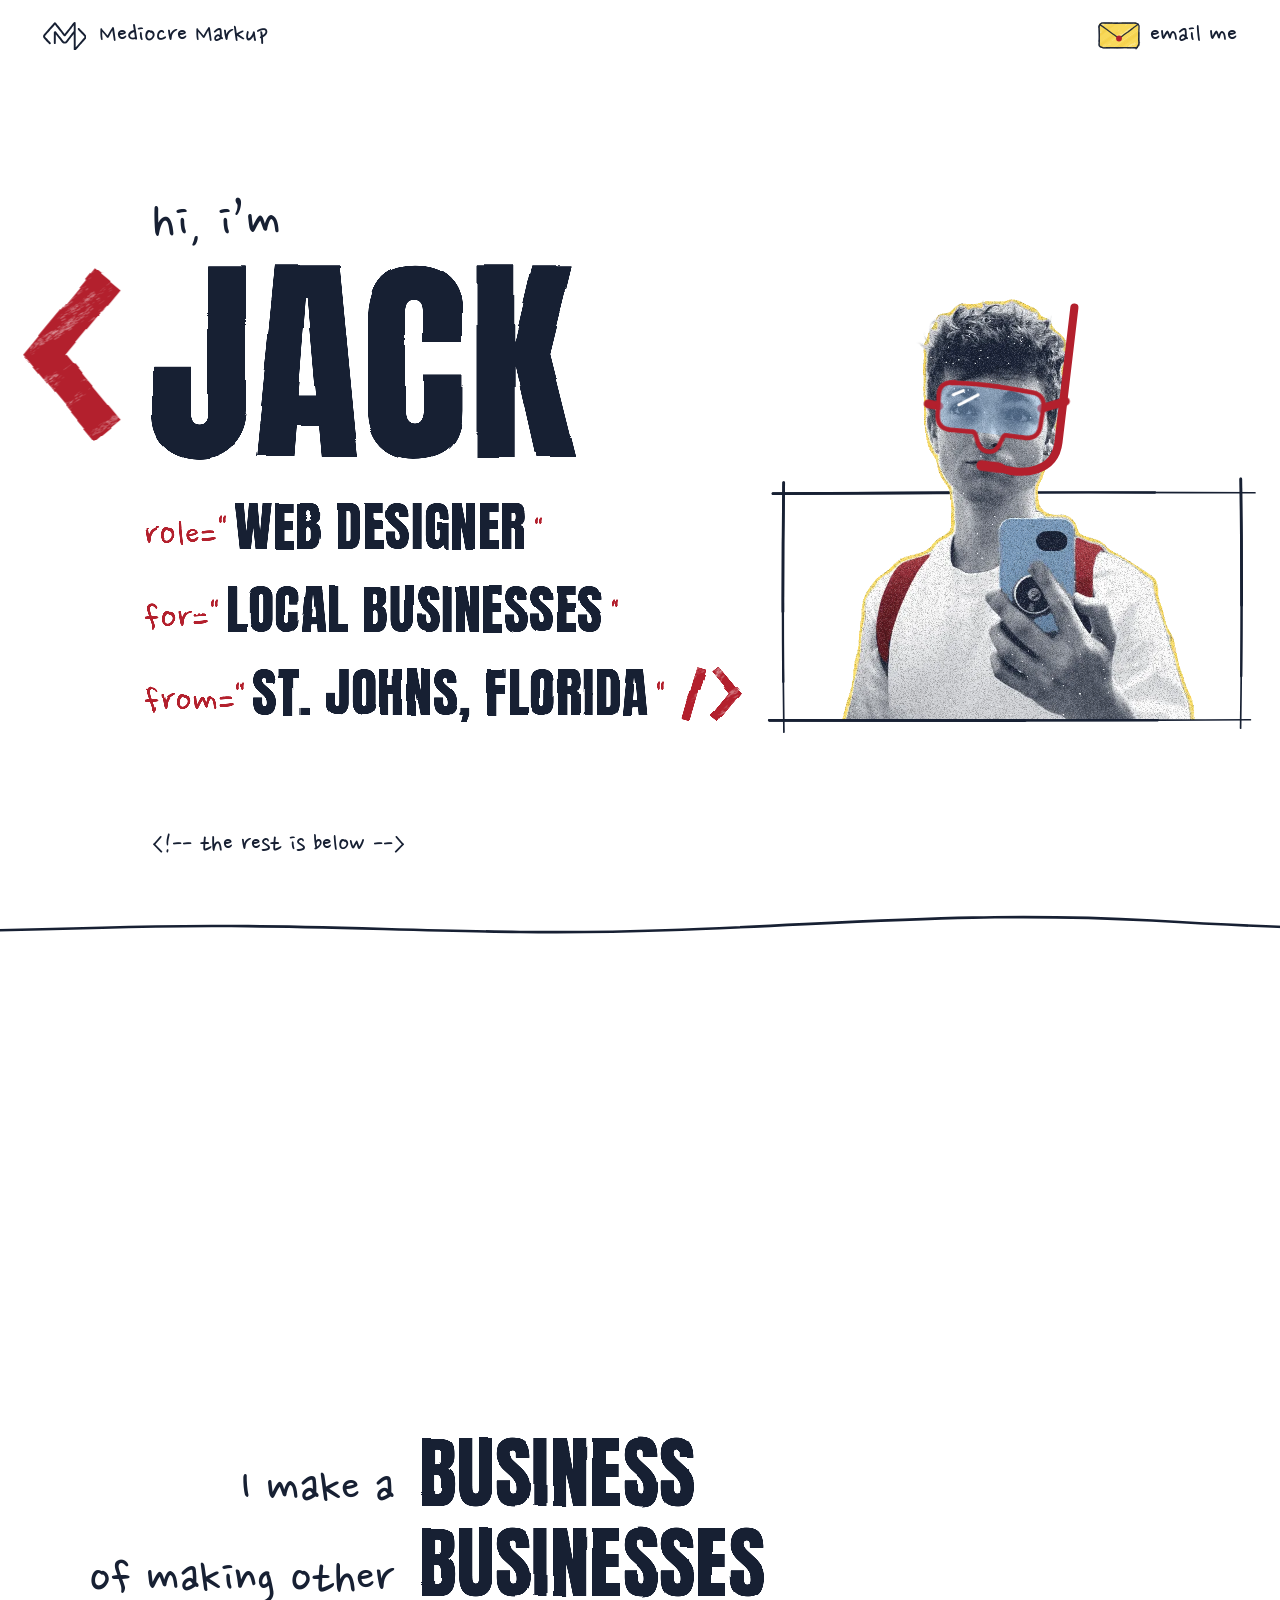
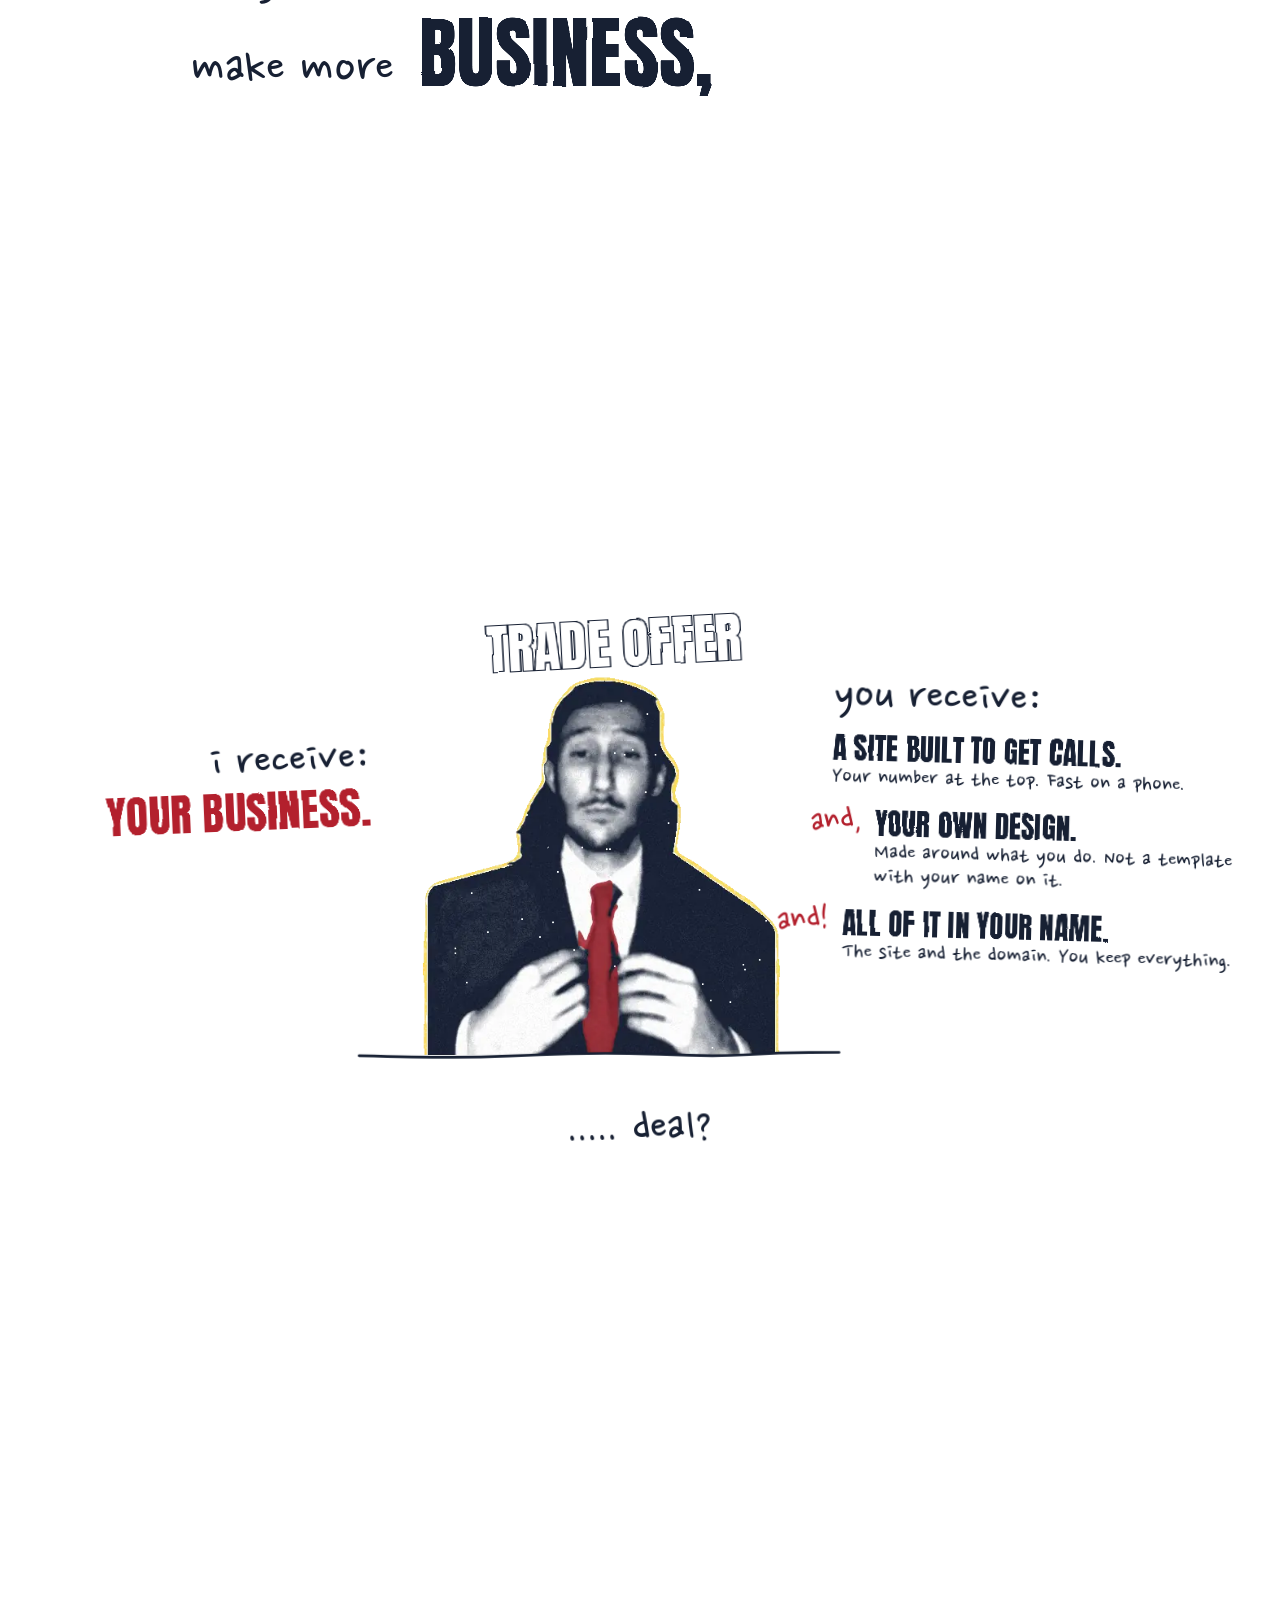
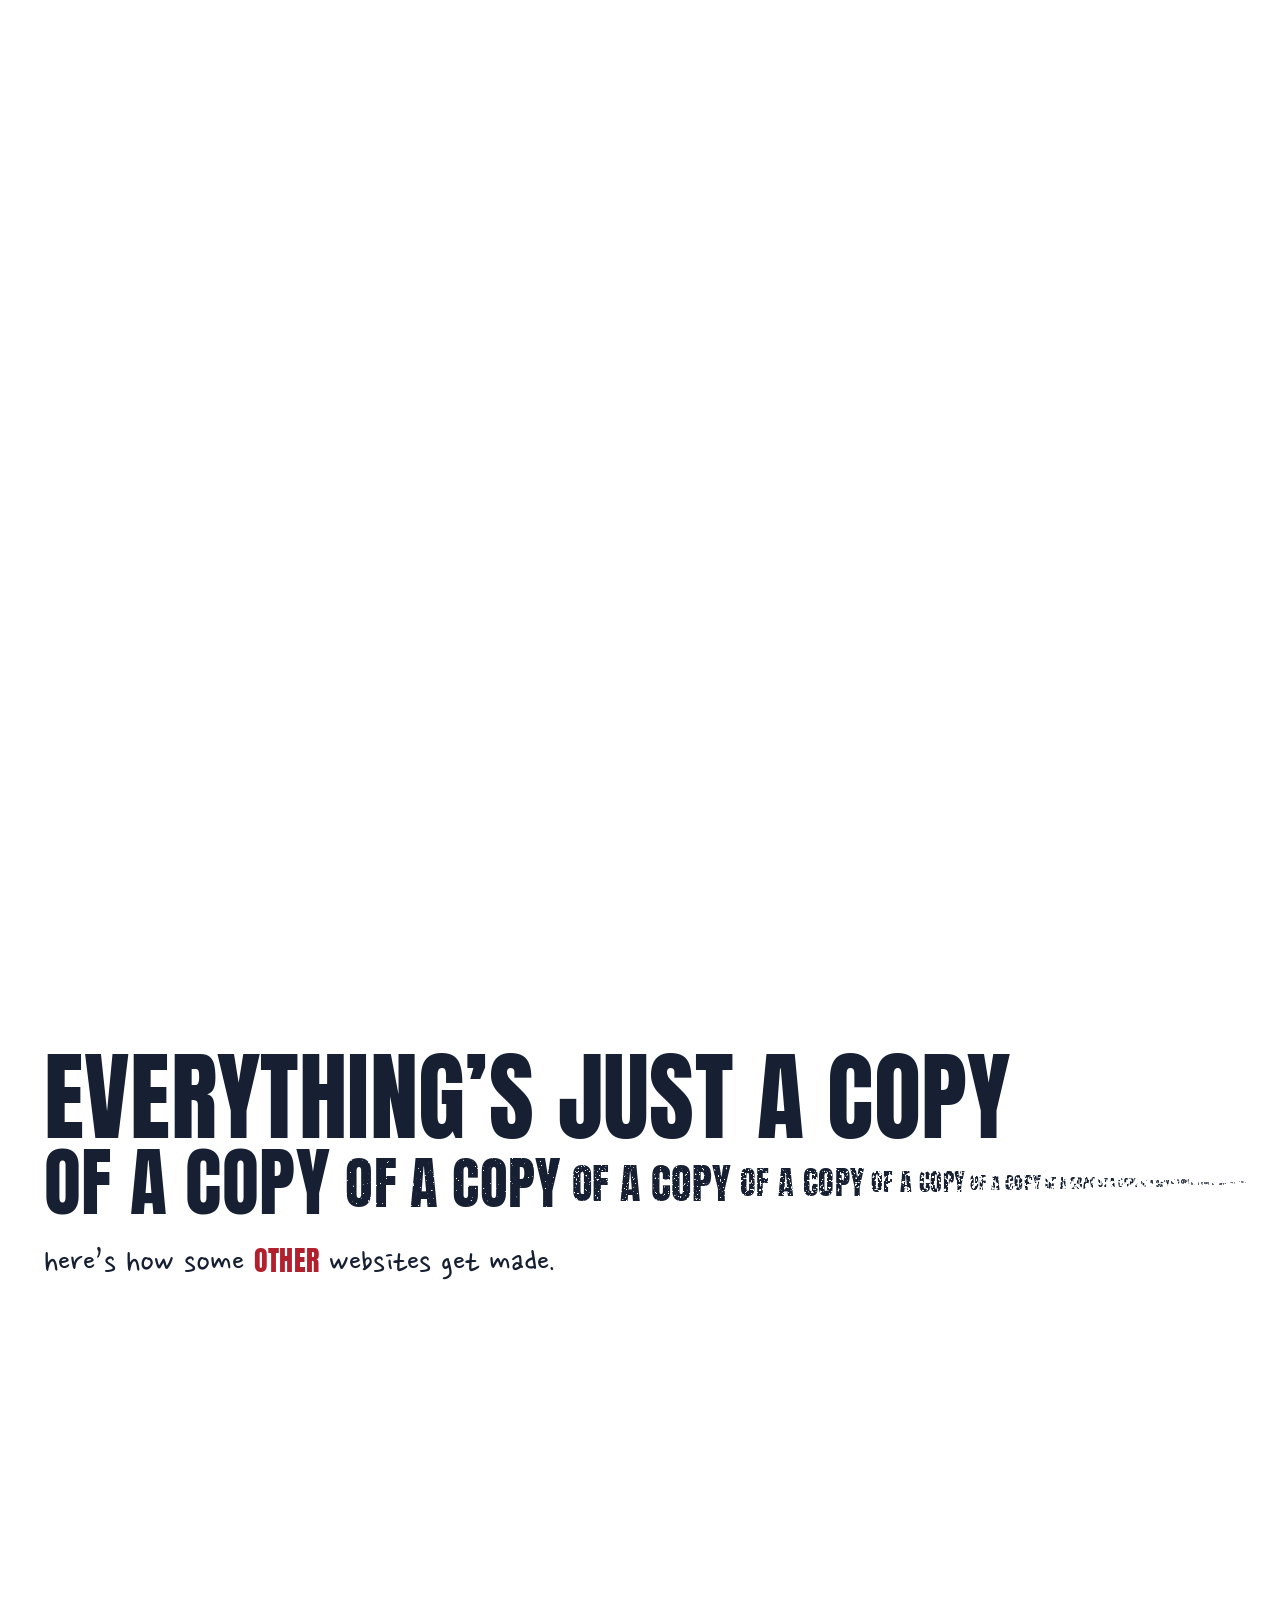
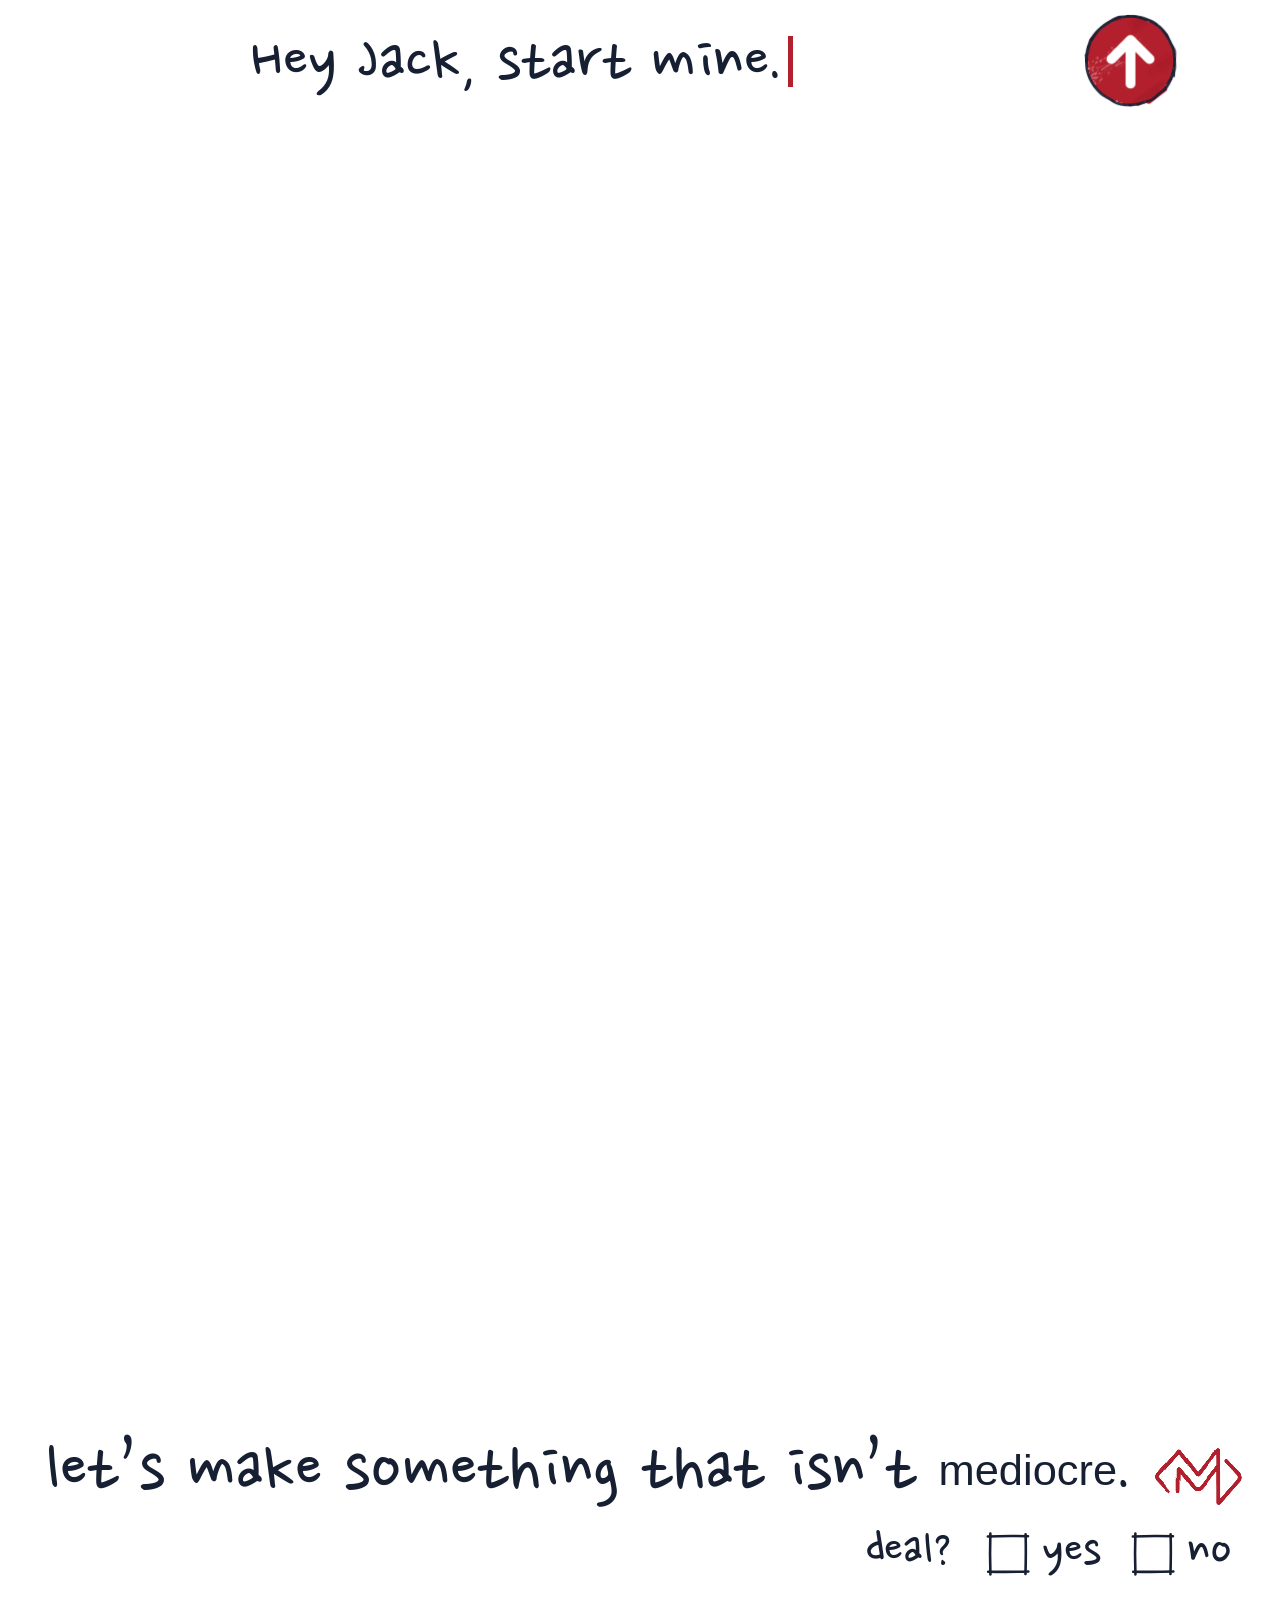
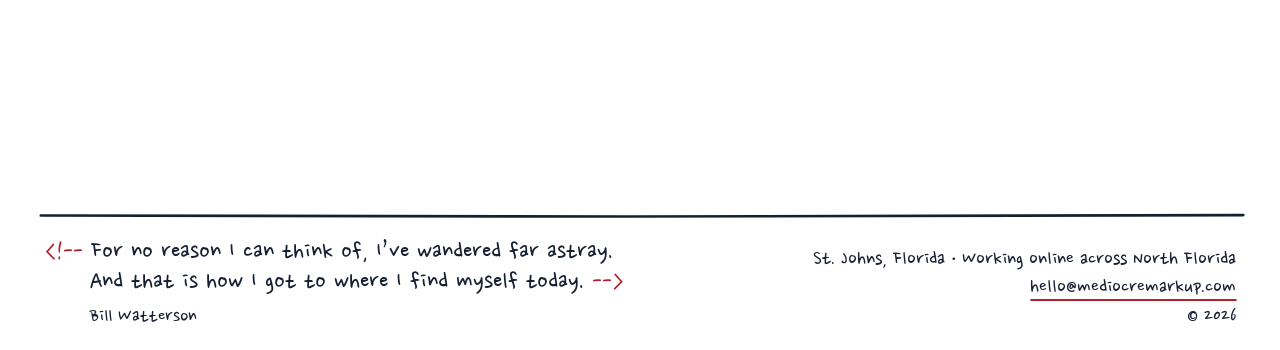
==== commit 700387e7: "The fade round: the diving mask fades in and its tube is drawn up from his mouth, fewer bubbles, a l" ====
--- a/index.html
+++ b/index.html
@@ -62,8 +62,8 @@
 <link rel="preload" as="image" href="assets/hero/print/jack-shadow.webp">
 <link rel="preload" as="font" type="font/woff2" href="assets/fonts/anton-latin.woff2" crossorigin>
 <link rel="preload" as="font" type="font/woff2" href="assets/fonts/nanum-pen-script-latin.woff2" crossorigin>
-<link rel="stylesheet" href="page.css?v=ec6848964c">
-<script src="page.js?v=d3f7db617e" defer></script>
+<link rel="stylesheet" href="page.css?v=a136026632">
+<script src="page.js?v=cd37c82d4d" defer></script>
 <script type="application/ld+json">{"@context":"https://schema.org","@type":"WebSite","@id":"https://mediocremarkup.com/#website","url":"https://mediocremarkup.com/","name":"Mediocre Markup","alternateName":"MediocreMarkup","inLanguage":"en-US","publisher":{"@id":"https://mediocremarkup.com/#business"}}</script>
 </head>
 <body>
@@ -95,7 +95,7 @@
         <div class="who">
           <img class="cut" src="assets/hero/print/jack-print.webp" width="728" height="1302" alt="Jack taking a mirror selfie, printed like a black-and-white photocopy: a white T-shirt, his backpack's straps coloured in red, his phone in a pale blue">
           <canvas class="cut grain" aria-hidden="true"></canvas>
-          <svg class="cut pen mask" viewBox="0 0 728 1302" aria-hidden="true" focusable="false"><path class="mk-st" data-boil d="M423 208L466 196"/><path class="mk-st" data-boil d="M244 204L234 202"/><path class="mk-tb" pathLength="1" data-boil d="M352 311C392 326 446 318 452 268L480 34"/><path class="mk-mp" data-boil d="M320 306L352 311"/><g transform="translate(333.5 217) rotate(7)"><path class="mk-gl" d="M-70 -44C-23 -48 23 -48 70 -44C83 -43 90 -35 91 -22L89 14C88 27 80 34 66 35L-66 35C-80 34 -88 27 -89 14L-91 -22C-90 -35 -83 -43 -70 -44Z"/><path class="mk-sh" d="M-66 -24L-48 -34M-54 -8L-22 -30"/><path class="mk-fr" pathLength="1" data-boil d="M-72 -43C-24 -49 22 -48 69 -45C83 -44 90 -36 91 -23L89 13C88 27 80 34 66 35L32 35C24 36 26 66 5 66C-17 67 -15 36 -24 35L-65 36C-80 35 -87 28 -89 14L-91 -21C-91 -36 -84 -43 -66 -45"/></g><g transform="translate(481 20)"><g class="bb" style="--n:0.9;--d:1"><path d="M10 0C10 5.5 5.5 10 0 10C-5.5 10 -10 5.5 -10 0C-10 -5.5 -5.5 -10 0 -10C5.5 -10 10 -5.5 10 0Z"/><path class="gl" d="M-5.6 -2.4C-5 -5 -3.2 -6.4 -.6 -6.6"/></g><g class="bb" style="--n:1.25;--d:-1"><path d="M10 0C10 5.5 5.5 10 0 10C-5.5 10 -10 5.5 -10 0C-10 -5.5 -5.5 -10 0 -10C5.5 -10 10 -5.5 10 0Z"/><path class="gl" d="M-5.6 -2.4C-5 -5 -3.2 -6.4 -.6 -6.6"/></g><g class="bb" style="--n:0.7;--d:1"><path d="M10 0C10 5.5 5.5 10 0 10C-5.5 10 -10 5.5 -10 0C-10 -5.5 -5.5 -10 0 -10C5.5 -10 10 -5.5 10 0Z"/><path class="gl" d="M-5.6 -2.4C-5 -5 -3.2 -6.4 -.6 -6.6"/></g><g class="bb" style="--n:1.05;--d:-1"><path d="M10 0C10 5.5 5.5 10 0 10C-5.5 10 -10 5.5 -10 0C-10 -5.5 -5.5 -10 0 -10C5.5 -10 10 -5.5 10 0Z"/><path class="gl" d="M-5.6 -2.4C-5 -5 -3.2 -6.4 -.6 -6.6"/></g><g class="bb" style="--n:0.85;--d:1"><path d="M10 0C10 5.5 5.5 10 0 10C-5.5 10 -10 5.5 -10 0C-10 -5.5 -5.5 -10 0 -10C5.5 -10 10 -5.5 10 0Z"/><path class="gl" d="M-5.6 -2.4C-5 -5 -3.2 -6.4 -.6 -6.6"/></g></g></svg>
+          <svg class="cut pen mask" viewBox="0 0 728 1302" aria-hidden="true" focusable="false"><path class="mk-tb" pathLength="1" data-boil d="M352 311C392 326 446 318 452 268L480 34"/><path class="mk-mp" data-boil d="M320 306L352 311"/><g class="mk-gg"><path class="mk-st" data-boil d="M423 208L466 196"/><path class="mk-st" data-boil d="M246 204L225 200"/><g transform="translate(333.5 217) rotate(7)"><path class="mk-gl" d="M-70 -44C-23 -48 23 -48 70 -44C83 -43 90 -35 91 -22L89 14C88 27 80 34 66 35L-66 35C-80 34 -88 27 -89 14L-91 -22C-90 -35 -83 -43 -70 -44Z"/><path class="mk-sh" d="M-66 -24L-48 -34M-54 -8L-22 -30"/><path class="mk-fr" data-boil d="M-72 -43C-24 -49 22 -48 69 -45C83 -44 90 -36 91 -23L89 13C88 27 80 34 66 35L32 35C24 36 26 66 5 66C-17 67 -15 36 -24 35L-65 36C-80 35 -87 28 -89 14L-91 -21C-91 -36 -84 -43 -66 -45"/></g></g><g transform="translate(481 20)"><g class="bb" style="--n:0.9;--d:1"><path d="M10 0C10 5.5 5.5 10 0 10C-5.5 10 -10 5.5 -10 0C-10 -5.5 -5.5 -10 0 -10C5.5 -10 10 -5.5 10 0Z"/><path class="gl" d="M-5.6 -2.4C-5 -5 -3.2 -6.4 -.6 -6.6"/></g><g class="bb" style="--n:1.25;--d:-1"><path d="M10 0C10 5.5 5.5 10 0 10C-5.5 10 -10 5.5 -10 0C-10 -5.5 -5.5 -10 0 -10C5.5 -10 10 -5.5 10 0Z"/><path class="gl" d="M-5.6 -2.4C-5 -5 -3.2 -6.4 -.6 -6.6"/></g><g class="bb" style="--n:0.7;--d:1"><path d="M10 0C10 5.5 5.5 10 0 10C-5.5 10 -10 5.5 -10 0C-10 -5.5 -5.5 -10 0 -10C5.5 -10 10 -5.5 10 0Z"/><path class="gl" d="M-5.6 -2.4C-5 -5 -3.2 -6.4 -.6 -6.6"/></g><g class="bb" style="--n:1.05;--d:-1"><path d="M10 0C10 5.5 5.5 10 0 10C-5.5 10 -10 5.5 -10 0C-10 -5.5 -5.5 -10 0 -10C5.5 -10 10 -5.5 10 0Z"/><path class="gl" d="M-5.6 -2.4C-5 -5 -3.2 -6.4 -.6 -6.6"/></g><g class="bb" style="--n:0.85;--d:1"><path d="M10 0C10 5.5 5.5 10 0 10C-5.5 10 -10 5.5 -10 0C-10 -5.5 -5.5 -10 0 -10C5.5 -10 10 -5.5 10 0Z"/><path class="gl" d="M-5.6 -2.4C-5 -5 -3.2 -6.4 -.6 -6.6"/></g></g></svg>
         </div>
         <svg class="fr-ln fr-front" viewBox="0 0 100 100" preserveAspectRatio="none" aria-hidden="true" focusable="false"><g class="h"><path d="M-3 100.35Q52 100.7 102 100.1"/><path class="m" d="M-3 100.35Q41 100.63 81.8 100.3"/><path class="hv" d="M-3 100.35Q25.6 100.53 52.85 100.46"/></g><g class="h"><path d="M-2.1 100.15Q46 100.05 103.1 100.5"/><path class="m" d="M-2.1 100.15Q38.3 100.07 85.06 100.37"/><path class="hv" d="M-2.1 100.15Q25.8 100.09 56.72 100.22"/></g><g class="h"><path d="M-3.6 100.3Q50 100.6 101.6 100.25"/><path class="m" d="M-3.6 100.3Q38.21 100.53 78.8 100.37"/><path class="hv" d="M-3.6 100.3Q23.2 100.45 49.5 100.44"/></g></svg>
       </div>
@@ -165,8 +165,7 @@
   <section class="call" id="ask">
     <div class="fone-stage">
       <i class="fone" aria-hidden="true"></i>
-      <div class="shoved" aria-hidden="true"><p class="lure">here’s how some <b>OTHER</b> websites get made.</p><div class="pile"><b class="price free">Free</b><b class="price pay">$$$</b><i class="pg" style="--x:0;--y:0;--a:-2"><i class="ps ps-name"></i><i class="ps ps-text"></i><i class="ps ps-pic"></i></i></div><p class="how"><span>start with a free template.</span><span>change the text.</span><span>change the photo.</span><span>charge like it’s custom.</span></p></div>
-      <h2 class="typed"><span class="t-line">i don’t like templates.</span> <span class="t-line">i build yours from scratch.</span></h2>
+      <h2 class="typed"><span class="t-line t-pc">i don’t like templates.</span> <span class="t-line t-all">i build yours from scratch.</span> <span class="t-line t-ph">it starts with one message.</span></h2>
       <div class="reach">
         <p class="sent" role="status" data-words="that opens your email. press send there."></p>
         <div class="reach-box">
--- a/page.css
+++ b/page.css
@@ -1 +1 @@
-@font-face{font-family:Anton;src:url(assets/fonts/anton-latin.woff2) format("woff2");font-weight:400;font-display:swap}@font-face{font-family:Nanum Pen Script;src:url(assets/fonts/nanum-pen-script-latin.woff2) format("woff2");font-weight:400;font-display:swap}:root{--ground: #ffffff;--ink: #172033;--hue: #b3202d;--caps: "Anton", Impact, "Arial Narrow", sans-serif;--pen: "Nanum Pen Script", "Segoe Print", "Comic Sans MS", cursive;--m: clamp(20px, 3.33vw, 48px);--pen-size: clamp(26px, 2.3vw, 34px);--big: min(calc((100vw - 2 * var(--m)) / 10.4), 150px);--ease: cubic-bezier(.22, 1, .36, 1);--pop: cubic-bezier(.34, 1.3, .64, 1);--out: 0;--lvh: 1vh}@property --out{syntax: "<number>"; inherits: false; initial-value: 0;}@supports (height: 1lvh){:root{--lvh: 1lvh}}*,*:before,*:after{box-sizing:border-box}html{background:var(--ground);-webkit-text-size-adjust:100%}body{margin:0;transition:color .3s ease-in-out;color:var(--ink);font:400 var(--pen-size)/1.14 var(--pen);overflow-x:clip}img,svg,video,canvas{display:block}a{color:inherit}a,button,input,.reach-box{-webkit-tap-highlight-color:transparent;touch-action:manipulation}.cut,.reel img,.sheet img{-webkit-touch-callout:none}p,h1,h2,h3,h4,ul,ol,blockquote,figure{margin:0;padding:0;font-weight:400}ul,ol{list-style:none}button{font:inherit;color:inherit;background:none;border:0;padding:0;cursor:pointer}:focus-visible{outline:3px solid currentColor;outline-offset:4px}::selection{background:var(--ink);color:var(--ground)}.link{text-decoration:underline;text-decoration-thickness:2px;text-underline-offset:5px;text-decoration-color:var(--hue)}.link:hover{text-decoration-thickness:3px}.caps{font-family:var(--caps);text-transform:uppercase;letter-spacing:.004em;line-height:.96}.tag{line-height:1;white-space:nowrap;color:var(--hue)}.sr{position:absolute;width:1px;height:1px;margin:-1px;overflow:hidden;clip-path:inset(50%);white-space:nowrap}.loader{position:fixed;inset:0;z-index:60;overflow:hidden;background:var(--ground);color:var(--ink);-webkit-user-select:none;user-select:none;-webkit-tap-highlight-color:transparent}.loader[hidden]{display:none}.loading .loader[hidden]{display:block}.ld-blank{position:absolute;inset:0;z-index:8;background:var(--ground)}.ld-blank[hidden]{display:none}.ld-sketch{position:absolute;inset:0;font:400 var(--pen-size)/1.14 var(--pen);visibility:hidden;pointer-events:none}.loader.rolling .ld-sketch{visibility:visible}.ld-sketch :is(.fr-cr,.mask,canvas){display:none}.ld-sketch :is(.attrs .v,.big){color:transparent;-webkit-text-stroke:max(1.1px,.012em) var(--ink)}.ld-sketch :is(.attrs,.big){filter:url(#pn1);animation:repencil .6s step-end infinite!important}.ld-sketch .attrs :is(.k,.q){color:var(--ink)}.ld-sketch .pen{stroke:var(--ink)}.ld-sketch .link{text-decoration-color:currentColor}.ld-sketch .bracket{filter:url(#pn2);animation:repencil .6s step-end -.2s infinite!important}.ld-sketch .bracket *{fill:none;stroke:var(--ink);stroke-width:max(1.5px,.13cqw);stroke-linejoin:round}[data-sketch=wire] .ld-pic{display:none}:root[data-sketch=wire] .ld-sketch .fr-ln .x{display:inline}.ld-pic>*{position:absolute;inset:0;background:0 0 / 100% 100% no-repeat}.ld-shadow{background-image:url(assets/hero/print/jack-shadow.webp)}.ld-edge{display:none;position:fixed;inset:0;z-index:61;width:100%;height:100%;overflow:visible;pointer-events:none}.ld-edge.on{display:block}.ld-edge path{fill:none;stroke:var(--ink);stroke-width:clamp(2px,.5vw,2.6px);stroke-linecap:round;stroke-linejoin:round}.loading .hero :is(.b-open,.hi,.name .win,.name .win>span,.pre,.big,.bl,.pl,.frame,.below .bw,.below path,.attrs li,.b-slash,.b-gt,.note),.loading .bar>*{animation-play-state:paused!important}.built .hero :is(.b-open,.hi,.name .win,.name .win>span,.pre,.big,.bl,.pl,.frame,.below .bw,.below path,.attrs li,.b-slash,.b-gt,.note),.built .bar>*{animation-delay:-9s!important}.built .hero .cut{animation:none}.bar{position:absolute;inset:0 0 auto;z-index:5;display:flex;align-items:center;justify-content:space-between;height:clamp(62px,5.6vw,84px);padding:0 var(--m)}.brand{display:flex;align-items:center;gap:clamp(8px,1vw,14px);padding:8px 0;text-decoration:none}.mark{width:clamp(40px,3.4vw,50px);height:auto}.brand-name{line-height:1;white-space:nowrap}.mail{padding:10px 0;line-height:1;white-space:nowrap}.mail.inked{display:inline-flex;align-items:center;gap:.32em;text-decoration:none}.mail-env{position:relative;flex:none;width:1.5em;height:1.05em}.mail.inked:is(:hover,:focus-visible){text-decoration:underline;text-decoration-thickness:2px;text-underline-offset:4px}.mail.inked:active{scale:.97}.ld-sketch .mail-env{border-radius:3px;outline:2px solid var(--ink);outline-offset:-2px}@media(max-width:380px){.bar{font-size:24px}.mail.inked{gap:.22em}.mail-env{width:1.25em;height:.875em}}.bar>*{animation:fade-down .5s var(--ease) both}.bar.back{position:fixed;z-index:30;background:var(--ground);transform:translateY(-104%)}.bar.back:after{content:"";position:absolute;left:0;right:0;bottom:-1px;height:2px;background:var(--ink);filter:url(#pn2)}.bar.back.shown{transform:none}.motion .bar.back{transition:transform .24s var(--ease)}.bar>:nth-child(2){animation-delay:80ms}.grain{position:absolute;inset:0;width:100%;height:100%;pointer-events:none;image-rendering:crisp-edges;image-rendering:pixelated}.hero{position:relative;overflow:clip}.bracket{overflow:visible}.bracket *{fill:none;stroke:var(--hue);stroke-linecap:butt;stroke-linejoin:miter;vector-effect:non-scaling-stroke}.bracket{filter:url(#cr1)}.name{line-height:1;translate:0 calc(var(--out) * -16vh)}.hi{display:block;font-family:var(--pen);line-height:1;white-space:nowrap;animation:scrawl .34s var(--ease) .12s both}.name .win{display:block;padding:.05em .03em 0;margin:-.05em -.03em 0;font-family:var(--caps);text-transform:uppercase;letter-spacing:.002em;filter:url(#pn1);animation:thud .2s linear .76s,repencil .96s step-end infinite}.name .win>span{display:inline-block;transform-origin:50% 62%;animation:stamp .3s cubic-bezier(.3,0,.15,1) both;animation-delay:calc(.2s + var(--n) * 78ms)}.attrs{translate:calc(var(--out) * -7vw) calc(var(--out) * -7vh);filter:url(#pm2);animation:reink .96s step-end -.32s infinite}.attrs li{display:flex;align-items:baseline;white-space:nowrap;animation:keyed .3s steps(13,end) both;animation-delay:calc(.7s + var(--n) * .17s)}.attrs .k,.attrs .q{color:var(--hue);line-height:1}.attrs .v{font-family:var(--caps);text-transform:uppercase;letter-spacing:.01em;line-height:1}.note{white-space:nowrap;line-height:1;animation:type .5s var(--ease) 1.6s both}.mask{z-index:2;visibility:hidden;pointer-events:none;--bk: 1.5;--rz: 1}.mask path{stroke-dasharray:none}.mask .mk-fr{stroke-width:8}.mask .mk-tb{stroke-width:14}.mask .mk-mp{stroke-width:18}.mask .mk-st{stroke-width:15}.mask .mk-gl{fill:#8db5df;fill-opacity:.45;stroke:none}.mask .mk-sh{stroke:#fff;stroke-width:5.5}.mask :is(.mk-fr,.mk-tb){stroke-dasharray:1 2;stroke-dashoffset:1.01}.mask .bb{--k: calc(var(--bk) * var(--n, 1));visibility:hidden;fill:#fff;stroke-width:4.6;stroke-dasharray:none}.mask .bb path{stroke-dasharray:inherit}.mask .bb .gl{fill:none;stroke-width:2.6}.motion .pair.dive .mask{visibility:visible}.motion .dive .mk-tb{animation:pen-draw .25s steps(3,jump-start) both}.motion .dive .mk-mp{animation:put 0s linear .17s both}.motion .dive .mk-st{animation:put 0s linear .25s both}.motion .dive .mk-fr{animation:pen-draw .5s steps(6,jump-start) .25s both}.motion .dive :is(.mk-gl,.mk-sh){animation:put 0s linear .75s both}.motion .dive .bb.up{animation:bubble 1.3s step-end both}@media(hover:hover)and (pointer:fine){.mask{--bk: 1.9;--rz: 1.15}.motion .dive .mk-fr{animation-duration:.12s;animation-delay:0s;animation-timing-function:steps(2,jump-start)}.motion .dive :is(.mk-gl,.mk-sh,.mk-st){animation-delay:.12s}.motion .dive .mk-mp{animation-delay:.18s}.motion .dive .mk-tb{animation-duration:.12s;animation-delay:.18s;animation-timing-function:steps(2,jump-start)}}@media(min-width:900px)and (min-aspect-ratio:5/4)and (min-height:541px)and (hover:hover)and (pointer:fine){.motion .hero{--stay: 38svh;--up: calc(100svh - min(62.5vw, 100svh)) ;height:calc(100svh + var(--stay));padding-top:var(--up)}.motion .hero .stage{position:sticky;left:auto;bottom:auto;top:var(--up);translate:none;margin:0 auto}}@keyframes put{0%{opacity:0}to{opacity:1}}@keyframes bubble{0%{visibility:visible;transform:translate(0) scale(calc(var(--k) * .4))}11%{visibility:visible;transform:translate(calc(var(--d) * 5px),calc(var(--rz) * -20px)) scale(calc(var(--k) * .62))}22%{visibility:visible;transform:translate(calc(var(--d) * -6px),calc(var(--rz) * -44px)) scale(calc(var(--k) * .8))}33%{visibility:visible;transform:translate(calc(var(--d) * 8px),calc(var(--rz) * -70px)) scale(calc(var(--k) * .92))}44%{visibility:visible;transform:translate(calc(var(--d) * -5px),calc(var(--rz) * -98px)) scale(var(--k))}55%{visibility:visible;transform:translate(calc(var(--d) * 7px),calc(var(--rz) * -126px)) scale(calc(var(--k) * 1.06))}66%{visibility:visible;transform:translate(calc(var(--d) * -4px),calc(var(--rz) * -154px)) scale(calc(var(--k) * 1.1))}77%{visibility:visible;transform:translate(calc(var(--d) * 3px),calc(var(--rz) * -176px)) scale(calc(var(--k) * 1.34));stroke-dasharray:5 8;fill:none}88%,to{visibility:hidden;transform:translateY(calc(var(--rz) * -176px))}}.swp{position:relative}.pl.swp{white-space:nowrap}.attrs .v.swp{display:inline-block}.swp.alt .sw-base{opacity:0}.sw{position:absolute;left:0;top:0;width:100%;height:100%;overflow:visible;pointer-events:none}.sw text{font:inherit;letter-spacing:inherit}.sw .sl{fill:currentColor;opacity:0;transform-box:fill-box;transform-origin:50% 72%}.sw .sm{visibility:hidden}.lede,.below{display:none}.frame{position:absolute;inset:0;animation:unfold .38s var(--ease) .5s both}.fr-cr{position:absolute;inset:-7.14% -5%}.fr-cr:not(.on):before{content:"";position:absolute;inset:6.25% 4.545%;background:var(--hue)}[data-box=cross] .fr-cr{display:none}:root:not([data-box=cross]) .fr-ln .x{display:none}.fr-ln{position:absolute;inset:0;width:100%;height:100%;overflow:visible;pointer-events:none}.fr-ln path{fill:none;stroke:var(--ink);stroke-width:2.6;stroke-linecap:round;vector-effect:non-scaling-stroke}.hero .fr-ln path{stroke-width:1.7}.hero .fr-ln .m{stroke-width:2.3}.hero .fr-ln .hv{stroke-width:2.8}.fr-ln .x{stroke-width:1.7}.fr-ln .pp{fill:var(--ground);stroke:none}.fr-ln .h{opacity:0;animation:boil .96s step-end infinite}.fr-ln .h:first-child{opacity:1}.fr-ln .h:nth-child(2){animation-delay:-.64s}.fr-ln .h:nth-child(3){animation-delay:-.32s}.fr-foot,.fr-front{z-index:2}.who{position:absolute;z-index:1;left:-8cqw;right:-8cqw;top:-60cqw;bottom:0;overflow:clip}.pair .cut{inset:auto;left:calc(8cqw + var(--dx));top:calc(60cqw - var(--lift));width:calc(var(--im) * 1.0643);height:auto;aspect-ratio:728 / 1302;transform:translateY(calc(var(--out) * 26cqw))}.cut{position:absolute;inset:0;width:100%;height:100%}.hero .cut{animation:surface .62s cubic-bezier(.2,.8,.2,1) 1s both}.b-open{animation:jab .42s var(--pop) both,redraw .96s step-end infinite;transform:translate(calc(var(--out) * -12vw))}.shut{display:inline-flex;align-self:center;flex:none}.b-slash{animation:swing .4s var(--pop) 1.24s both,redraw .96s step-end infinite;transform-origin:50% 100%}.b-gt{animation:shoot .3s var(--pop) 1.36s both,redraw .96s step-end infinite}.hill{display:none}@keyframes jab{0%{opacity:0;translate:-16vw 0}}@keyframes scrawl{0%{opacity:0;clip-path:inset(-20% 100% -20% 0)}to{opacity:1;clip-path:inset(-20% -10% -20% 0)}}@keyframes stamp{0%{opacity:0;scale:1.8;rotate:-7deg}55%{opacity:1;scale:.95;rotate:0deg}to{opacity:1;scale:1}}@keyframes thud{25%{translate:0 5px}55%{translate:0 -2px}}@keyframes press{0%{opacity:0;scale:1.22;rotate:-2.5deg}55%{opacity:1;scale:.97;rotate:0deg}to{opacity:1;scale:1}}@keyframes keyed{0%{clip-path:inset(-10% 100% -10% 0)}to{clip-path:inset(-10% -4% -10% 0)}}@keyframes swing{0%{opacity:0;translate:0 -70%;rotate:26deg}30%{opacity:1}72%{translate:0 0;rotate:-4deg}to{rotate:0deg}}@keyframes shoot{0%{opacity:0;translate:46% 0}}@keyframes surface{0%{opacity:0;translate:0 16%}}@keyframes type{0%{opacity:0;translate:-14px 0}}@keyframes fade-down{0%{opacity:0;translate:0 -8px}}@keyframes unfold{0%{clip-path:inset(-12% -8% 112% -8%)}to{clip-path:inset(-12% -8% -12% -8%)}}@keyframes boil{0%{opacity:1}33.34%,to{opacity:0}}.dr>canvas{position:absolute;left:0;top:0;width:100%;height:100%}.motion .dr>canvas{opacity:0;animation:boil .96s step-end infinite}.motion .dr>canvas:nth-child(2){animation-delay:.32s}.motion .dr>canvas:nth-child(3){animation-delay:.64s}.motion .dr.once>canvas{opacity:1;animation:none}.inks{position:absolute;width:0;height:0}@keyframes redraw{0%{filter:url(#cr1)}33.34%{filter:url(#cr2)}66.67%{filter:url(#cr3)}}@media(min-width:900px)and (min-aspect-ratio:5/4),(max-height:520px)and (min-aspect-ratio:16/10){.hero{height:100svh;min-height:540px}.stage{position:absolute;left:50%;bottom:0;translate:-50% 0;width:min(100vw,160svh);aspect-ratio:1.6;container-type:size}.b-open{position:absolute;z-index:1;left:3.33cqw;top:13.6cqw;height:12.6cqw;width:auto}.b-open *{stroke-width:2.6cqw}.name{position:absolute;z-index:1;left:11.6cqw;top:8.4cqw}.hi{font-size:4.4cqw;margin:0 0 -.7cqw .3cqw}.name .win{font-size:17.4cqw}.attrs{position:absolute;z-index:3;left:11.8cqw;top:31.6cqw;display:grid;row-gap:1.9cqw}.attrs .k,.attrs .q{font-size:3.3cqw}.attrs .v{font-size:4.25cqw;margin:0 .12em}.note{position:absolute;z-index:4;left:11.8cqw;bottom:3.2cqw;font-size:clamp(24px,2.2cqw,32px)}.pair{--im: 31cqw;--lift: 18.2cqw;--dx: 1cqw;position:absolute;z-index:2;left:61.2cqw;top:30.7cqw;width:35.8cqw;height:17.7cqw}.shut{gap:.55cqw;margin-left:1.3cqw}.b-slash,.b-gt{height:4.2cqw;width:auto}.b-slash *,.b-gt *{stroke-width:.74cqw}.hill{display:block;position:absolute;z-index:5;left:0;bottom:0;width:100%;height:9.5cqw;pointer-events:none;transform:translateY(calc(100% + 4px - var(--out) * 44cqw))}.hill svg{width:100%;height:100%;overflow:visible}.hill .pp{fill:var(--ground)}.hill .ln{fill:none;stroke:var(--ink);stroke-width:2.6;stroke-linecap:round;vector-effect:non-scaling-stroke}.hill .h{opacity:0;animation:boil .96s step-end infinite}.hill .h:first-child{opacity:1}.hill .h:nth-child(2){animation-delay:-.64s}.hill .h:nth-child(3){animation-delay:-.32s}.hill:after{content:"";position:absolute;left:-150vw;right:-150vw;top:calc(100% - 1px);height:44cqw;background:var(--ground)}.ld-sketch .name .win{color:transparent;-webkit-text-stroke:max(1.4px,.0095em) var(--ink);filter:url(#pn3);animation:repencil .6s step-end -.4s infinite!important}}@media not (((min-width:900px)and (min-aspect-ratio:5/4))or ((max-height:520px)and (min-aspect-ratio:16/10))){.hero{min-height:100svh}.stage{--bar: clamp(62px, 5.6vw, 84px);position:relative;display:flex;flex-direction:column;justify-content:center;width:min(100%,calc((max(480px,100svh) - var(--bar)) / 1.43));height:100svh;min-height:480px;margin:0 auto;padding-top:var(--bar);container-type:inline-size}.b-open,.b-slash,.b-gt,.attrs,.note,.hill{display:none}.name{position:relative;z-index:3;margin:1.6cqw 6cqw 0;pointer-events:none}.lede{display:contents}.hi,.name .win,.pre{display:inline-block;margin:0;padding:0;font-family:var(--pen);font-size:11cqw;line-height:1;letter-spacing:0;white-space:nowrap}.name .win{text-transform:lowercase;filter:none;animation:scrawl .26s var(--ease) .32s both}.name .win:after{content:"."}.name .win>span{display:inline;animation:none}.pre{animation:scrawl .26s var(--ease) .52s both}.big{display:block;margin-top:1.2cqw;font-family:var(--caps);font-size:20.2cqw;line-height:.92;text-transform:uppercase;letter-spacing:.002em;filter:url(#pn1);animation:thud .2s linear 1.04s,repencil .96s step-end infinite}.bl{display:block;width:max-content;transform-origin:14% 60%;animation:press .3s cubic-bezier(.3,0,.15,1) both;animation-delay:calc(.68s + var(--n) * .1s)}.post{display:block;margin-top:1cqw;font-family:var(--pen);font-size:9cqw;line-height:1}.pl{display:block;width:max-content;animation:scrawl .26s var(--ease) 1.06s both}.pl+.pl{animation-delay:1.22s}.pair{--im: 50cqw;--lift: 28.6cqw;--dx: 2.6cqw;position:relative;z-index:2;flex:0 1 34cqw;min-height:25cqw;margin:12.4cqw 6cqw 6.5cqw 36cqw}.fr-ln path{stroke-width:2.2}.hero .fr-ln path{stroke-width:1.5}.hero .fr-ln .m{stroke-width:2}.hero .fr-ln .hv{stroke-width:2.4}.mask{--bk: 2.1;--rz: 1.9}.mask .mk-fr{stroke-width:10}.mask .mk-tb{stroke-width:17}.below{position:absolute;left:-30.6cqw;bottom:0;z-index:1;display:flex;align-items:flex-end;gap:1.8cqw;font:400 8.4cqw/.94 var(--pen);rotate:-3deg;transform-origin:0 100%}.below .bw{animation:scrawl .3s var(--ease) 1.34s both}.below .bw span{display:block;width:max-content}.below .pen{flex:none;width:5.2cqw;height:auto;margin-bottom:-.6cqw}.below .sh{stroke-width:8.6;animation:pen-draw .4s steps(5,jump-start) 1.6s both}.below .hd{stroke-width:9.4;animation:pen-draw .17s steps(2,jump-start) 2s both}}@media(max-height:520px)and (min-aspect-ratio:16/10){.hero{min-height:0}.bar{height:46px;font-size:21px}.mark{width:32px}.note{font-size:min(24px,3.6cqw)}}@media(max-width:350px){.bar{font-size:21px}.mark{width:34px}}.sec{position:relative;padding:clamp(72px,12vh,150px) var(--m)}.js .rv{opacity:0;translate:0 26px;transition:opacity .7s var(--ease),translate .7s var(--ease);transition-delay:calc(var(--d, 0) * 90ms)}.js .rv.in{opacity:1;translate:0 0}.pen{overflow:visible;fill:none;stroke:var(--hue);stroke-linecap:round;stroke-linejoin:round}.pen path{stroke-dasharray:1 2}.pen .sh{stroke-width:6.5}.pen .hd{stroke-width:7.1}@keyframes pen-draw{0%{stroke-dashoffset:1.01}to{stroke-dashoffset:0}}@keyframes pen-under{0%{stroke-dashoffset:1.01}16%{stroke-dashoffset:.7}33%{stroke-dashoffset:.43}50%{stroke-dashoffset:.22}66%{stroke-dashoffset:.08}83%,to{stroke-dashoffset:0}}.js.motion [data-pen]:not(.in) .pen path{stroke-dashoffset:1.01}.js.motion [data-pen].in .pen .sh{animation:pen-draw .5s steps(6,jump-start) both}.js.motion [data-pen].in .pen .hd{animation:pen-draw .17s steps(2,jump-start) .5s both}.creed{--s: min(90vw, 160svh);position:relative;display:grid;place-items:center;min-height:88svh;padding:clamp(48px,10svh,120px) var(--m);overflow-x:clip}.creed-in{display:grid;grid-template-columns:auto auto;justify-content:center;align-items:baseline;column-gap:calc(var(--s) * .021);row-gap:calc(var(--s) * .005)}.why,.why .row{display:contents}.why .p{grid-column:1;justify-self:end;font:400 calc(var(--s) * .047)/1 var(--pen);white-space:nowrap}.why b{grid-column:2;justify-self:start;font:400 calc(var(--s) * .069)/1 var(--caps);text-transform:uppercase;letter-spacing:.006em;white-space:nowrap;filter:url(#pm1)}.biz-h{grid-column:2;grid-row:4;margin-left:-.012em;color:var(--hue);font-size:calc(var(--s) * .128);line-height:.92;white-space:nowrap;filter:url(#pn1)}.js.motion .creed .row:not(.on) :is(.p,b),.js.motion .creed:not(.end) .biz-h{opacity:0}.js.motion .creed .row.on .p{animation:scrawl .3s var(--ease) both}.js.motion .creed .row.on b{transform-origin:0 60%;animation:press .3s cubic-bezier(.3,0,.15,1) .14s both}.js.motion .creed.end .biz-h{transform-origin:0 60%;animation:press .34s cubic-bezier(.3,0,.15,1) .22s both}@media not (((min-width:900px)and (min-aspect-ratio:5/4))or ((max-height:520px)and (min-aspect-ratio:16/10))){.creed{--q: min(1vw, calc(100svh / 176));min-height:0;place-items:center start;padding:calc(var(--lvh) * 13) var(--m) calc(var(--lvh) * 13)}.creed-in{display:block;width:100%}.why,.why .row{display:block}.why .p{display:block;justify-self:start;font:400 calc(var(--q) * 11.6)/.9 var(--pen)}.why b{display:block;justify-self:start;margin:calc(var(--q) * .2) 0 calc(var(--q) * 3.4) -.012em;font-size:calc(var(--q) * 14.8);line-height:.96}.biz-h{margin:calc(var(--q) * .8) 0 0 -.012em;font-size:min(calc((100vw - 2 * var(--m)) / 4.02),calc(var(--q) * 22.4));line-height:.9;white-space:normal}.js.motion .creed .row:not(.on) :is(.p,b){opacity:1}.js.motion .creed .row.on .p,.js.motion .creed .row.on b{animation:none}.js.motion .creed.end .biz-h{animation:rise-to .32s cubic-bezier(.3,0,.15,1) both}@keyframes rise-to{0%{opacity:0;scale:.93}}}@keyframes repencil{0%{filter:url(#pn1)}33.34%{filter:url(#pn2)}66.67%{filter:url(#pn3)}}@keyframes reink{0%{filter:url(#pm1)}33.34%{filter:url(#pm2)}66.67%{filter:url(#pm3)}}.biz{padding:0 0 clamp(30px,6vh,80px);overflow-x:clip}.filmed .act{height:calc(100svh + var(--run, 120svh))}.filmed .film{position:sticky;top:0}.trade{position:relative;display:grid;grid-template-columns:minmax(0,1fr) auto minmax(0,1.24fr);column-gap:clamp(18px,3vw,56px);align-items:start;align-content:center;min-height:94svh;margin:0 var(--m)}.stamp{grid-column:1 / -1;grid-row:1;justify-self:center;position:relative;z-index:2;display:flex;align-items:center;gap:.2em;margin:0 0 -.3em;padding:.07em .2em 0;isolation:isolate;color:#fff;font-size:clamp(30px,4.2vw,74px);white-space:nowrap;translate:-7% 0;rotate:-3deg}.stamp:before{content:"";position:absolute;inset:0;z-index:-1;background:var(--hue);filter:url(#cr2);animation:redraw .96s step-end -.32s infinite}.stamp>span{-webkit-text-stroke:.05em var(--ink);paint-order:stroke fill;filter:url(#pm2)}.warn{width:.58em;height:.52em;flex:none;margin-top:-.08em;overflow:visible;fill:#fff;stroke:var(--ink);stroke-width:1.5;stroke-linejoin:round;paint-order:stroke fill}.warn .bang{fill:var(--hue);stroke:none}.stamp.drawn:before,.stamp.drawn svg.warn{display:none}.stamp-bg{position:absolute;inset:-.06em -.14em -.04em;z-index:-1}.warn-dr{position:relative;width:.62em;height:.56em;flex:none;margin-top:-.07em}.dude{grid-column:2;grid-row:2;position:relative;width:min(54svh,30vw);aspect-ratio:472 / 494}.shot{position:absolute;inset:0;overflow:hidden;clip-path:inset(2px 0 0 0)}.reel{display:block;width:100%;height:200%}.reel img{width:1100%;max-width:none;height:100%}.dude.run .reel{animation:reel-y 2.2s steps(2) infinite}.dude.run .reel img{animation:reel-x 1.1s steps(11) infinite}@keyframes reel-x{to{translate:-100% 0}}@keyframes reel-y{to{translate:0 -100%}}.mine{grid-column:1;grid-row:2;justify-self:end;text-align:right;rotate:-2.4deg;margin-top:clamp(30px,10svh,120px)}.yours{grid-column:3;grid-row:2;rotate:1.5deg;margin-top:clamp(8px,3svh,40px)}.recv{font:400 clamp(38px,3.8vw,68px)/.9 var(--pen);white-space:nowrap}.got{margin-top:.1em;font:400 clamp(30px,3.5vw,62px)/.96 var(--caps);text-transform:uppercase;letter-spacing:.006em;color:var(--hue);filter:url(#pm2)}.gets{margin-top:clamp(10px,1.1vw,18px);display:grid;row-gap:clamp(12px,1.5vw,26px)}.gets li{position:relative;max-width:24em}.gets li:nth-child(2){margin-left:clamp(26px,3.4vw,60px)}.gets li:nth-child(3){margin-left:clamp(8px,1.1vw,20px)}.gets b{display:block;font:400 clamp(23px,2.3vw,40px)/1 var(--caps);text-transform:uppercase;letter-spacing:.008em;filter:url(#pm3)}.gets span{display:block;margin-top:.1em;font:400 clamp(24px,1.9vw,31px)/1 var(--pen)}.trade.seen :is(.got,.gets b,.stamp>span){animation:reink .96s step-end infinite}.trade.seen .gets li:nth-child(2) b{animation-delay:-.32s}.trade.seen .gets li:nth-child(3) b{animation-delay:-.64s}.and{position:absolute;right:100%;top:-.16em;margin-right:.34em;font:normal 400 clamp(32px,2.9vw,52px)/1 var(--pen);color:var(--hue);white-space:nowrap;rotate:-6deg}.first{--ph: clamp(46px, 8.8svh, 72px);grid-column:1 / -1;grid-row:3;justify-self:center;position:relative;z-index:3;margin-top:clamp(26px,5.2svh,60px);rotate:-1.4deg}.deal{display:inline-block;padding:.12em .3em .06em;color:inherit;text-decoration:none;font:400 clamp(38px,3.8vw,68px)/.9 var(--pen);white-space:nowrap;border-radius:10px;-webkit-tap-highlight-color:transparent}.deal:is(:hover,:focus-visible){color:var(--hue)}.deal:focus-visible{outline:3px solid var(--ink);outline-offset:4px}.deal:active{translate:0 1px}.msg{--fill: var(--hue);display:inline-flex;align-items:flex-start;gap:calc(var(--ph) * .3);color:inherit;text-decoration:none;border-radius:14px;-webkit-tap-highlight-color:transparent}.msg:is(:hover,:focus-visible){--fill: var(--ink)}.msg:focus-visible{outline:3px solid var(--ink);outline-offset:8px}.msg:active .ph{translate:0 1px}.say{position:relative;margin-top:calc(var(--ph) * .26);padding:.3em .62em .34em .56em}.free{position:relative;display:block;font:400 clamp(30px,2.9vw,48px)/1 var(--pen);white-space:nowrap}.bub path{fill:var(--ground)}.ph{display:block;flex:none;width:var(--ph);rotate:-6deg}.ph-in{display:block;position:relative;aspect-ratio:100 / 190}.ph-in>i{position:absolute;inset:0;visibility:hidden}.ph-in>.ph-a{visibility:visible}.trade.seen .ph-in{animation:ph-buzz 6s step-end 1s infinite}.trade.seen .ph-a{animation:ph-s1 6s step-end 1s infinite}.trade.seen .ph-b{animation:ph-s2 6s step-end 1s infinite}.trade.seen .ph-c{animation:ph-s3 6s step-end 1s infinite}.trade.seen .ph-d{animation:ph-s4 6s step-end 1s infinite}@keyframes ph-s1{0%{visibility:visible}26%,to{visibility:hidden}}@keyframes ph-s2{0%,42%,to{visibility:hidden}26%{visibility:visible}}@keyframes ph-s3{0%,60%,to{visibility:hidden}42%{visibility:visible}}@keyframes ph-s4{0%{visibility:hidden}60%,to{visibility:visible}}.calm .ph-in>.ph-a{visibility:hidden}.calm .ph-in>.ph-d{visibility:visible}.trade.seen .msg:is(:hover,:focus-visible) .ph-in{animation:ring .42s step-end infinite}@keyframes ph-buzz{0%,60%,68.4%,to{rotate:0deg;translate:0 0}61.2%{rotate:-6deg;translate:-2px 0}62.4%{rotate:5deg;translate:2px 0}63.6%{rotate:-5deg;translate:-1px 0}64.8%{rotate:4deg;translate:1px 0}66%{rotate:-3deg}67.2%{rotate:2deg}}@keyframes ring{0%{rotate:-5deg;translate:-1.5px 0}25%{rotate:4deg;translate:1.5px 0}50%{rotate:-3deg;translate:-1px 0}75%{rotate:4deg;translate:1px 0}}.js.motion .trade:not(.in):not(.parts):not(.stepped) :is(.stamp,.side,.first){opacity:0}.trade.in:not(.parts):not(.stepped) .stamp{animation:stamp-in .3s var(--pop) both}.trade.in:not(.parts):not(.stepped) :is(.side,.first,.gets li){animation:write-in .36s var(--ease) both}.trade.in:not(.parts):not(.stepped) .mine{animation-delay:.08s}.trade.in:not(.parts):not(.stepped) .yours{animation-delay:.14s}.trade.in:not(.parts):not(.stepped) .gets li{animation-delay:calc(.2s + var(--n) * .07s)}.trade.in:not(.parts):not(.stepped) .first{animation-delay:.4s}.js.motion .trade.parts :is(.stamp,.mine,.yours .recv,.gets li,.first):not(.on){opacity:0}.trade.parts .stamp.on{animation:stamp-in .3s var(--pop) both}.trade.parts :is(.mine,.yours .recv,.gets li,.first).on{animation:write-in .36s var(--ease) both}.filmed .trade{height:100svh;min-height:0}.trade.stepped:not(.d1) .stamp,.trade.stepped:not(.d2) .mine,.trade.stepped:not(.d3) :is(.yours .recv,.gets li:nth-child(1)),.trade.stepped:not(.d4) .gets li:nth-child(2),.trade.stepped:not(.d5) .gets li:nth-child(3),.trade.stepped:not(.d6) .first{opacity:0}.trade.stepped.d1 .stamp{animation:stamp-in .3s var(--pop) both}.trade.stepped.d2 .mine,.trade.stepped.d3 :is(.yours .recv,.gets li:nth-child(1)),.trade.stepped.d4 .gets li:nth-child(2),.trade.stepped.d5 .gets li:nth-child(3),.trade.stepped.d6 .first{animation:write-in .3s var(--ease) both}@keyframes stamp-in{0%{opacity:0;scale:1.6}}@keyframes write-in{0%{opacity:0;translate:0 14px}}.tpls{--s: min(100vw, 160svh);--edge: calc((100vw - var(--s)) / 2 + var(--s) * .034);--w: min(max(12.4vw, 150px), 26.5svh);position:relative;padding:clamp(40px,8svh,100px) 0 clamp(48px,10svh,120px);overflow-x:clip}.tp-in{padding:0 var(--m) 0 var(--edge)}.chant{font-size:min(7.6vw,14svh);line-height:.95}.chant .c0{display:block;width:max-content;white-space:nowrap}.chant .tail,.chant .more{display:flex;flex:none;align-items:center;white-space:nowrap}.chant .tail{height:.82em}.chant .oc{flex:none;margin-right:.2em;font-size:calc(.78em * var(--k, 1));line-height:1;white-space:nowrap;transform-origin:0 50%}.oc[data-t]:before{content:attr(data-t)}.oc.g1{filter:url(#g1)}.oc.g2{filter:url(#g2)}.oc.g3{filter:url(#g3)}.oc.g4{filter:url(#g4)}.oc.g5{filter:url(#g5)}.oc.g6{filter:url(#g6)}.leadin{margin-top:clamp(12px,2.6svh,30px);font-size:clamp(30px,2.7vw,46px);line-height:1}.leadin b{font:400 .8em/1 var(--caps);letter-spacing:.012em;color:var(--hue);vertical-align:.09em}.band{--h: calc(var(--w) * 1.2);display:flex;align-items:flex-start;gap:calc(var(--w) * .09);margin-top:clamp(22px,4.4svh,48px);padding-left:var(--edge)}.band li{flex:none;width:calc(var(--w) * var(--k, 1))}.sheet{position:relative;display:block;aspect-ratio:5 / 6}.sheet img{width:100%;height:100%;object-fit:cover;object-position:50% 0;outline:1px solid rgba(23,32,51,.2);outline-offset:-1px}.band .cap{display:block;margin-top:.34em;font-size:max(22px,calc(var(--w) * .152));line-height:.98;text-wrap:balance}.price{position:absolute;z-index:1;right:-5%;top:-8%;padding:.14em .28em .07em;font:400 calc(var(--w) * .2)/1 var(--caps);letter-spacing:.02em;text-transform:uppercase}.price.free{background:#f8d95a;color:var(--ink);rotate:7deg}.price.pay{background:var(--hue);color:#fff;rotate:-6deg}.band .dup{margin-top:calc(var(--h) * (1 - var(--k)) * .5);margin-left:calc(var(--w) * .09 * (var(--k) - 1));transform-origin:0 50%}.band li:nth-child(4){position:relative;z-index:2}.tile{display:block;width:100%;height:100%;background:url(assets/templates/sheets/copies-strip.webp) calc(var(--t, 0) * 20%) 0 / 600% 100% no-repeat;outline:1px solid rgba(23,32,51,.2);outline-offset:-1px}.dup.d1 .tile{filter:grayscale(.5) contrast(1.15)}.dup.d2 .tile{filter:grayscale(.9) contrast(1.45) url(#g1)}.dup.d3 .tile{filter:grayscale(1) contrast(1.9) url(#g2)}.dup.d4 .tile{filter:grayscale(1) contrast(2.5) url(#g3)}.dup.d5 .tile{filter:grayscale(1) contrast(3) url(#g4)}.dup.d6 .tile{filter:grayscale(1) contrast(3.4) url(#g5)}.js.motion .tp-in:not(.in) :is(.chant .c0,.chant .oc,.leadin){opacity:0}.js.motion .tp-in.in .chant :is(.c0,.oc){animation:write-in .34s var(--ease) both}.js.motion .tp-in.in .chant .oc{animation-delay:calc(.12s + var(--n) * 56ms)}.js.motion .tp-in.in .leadin{animation:write-in .4s var(--ease) .36s both}.js.motion .band:not(.in) li{opacity:0}.js.motion .band.in li{animation:dealt .36s var(--ease) calc(var(--n) * 64ms) both}.js.motion .band.in .price{animation:stamp-in .26s var(--pop) calc(var(--n) * 64ms + .4s) both}@keyframes dealt{0%{opacity:0;translate:calc(var(--w) * -.62) 0}}@keyframes cap-in{0%{clip-path:inset(-30% 100% -30% -4%)}to{clip-path:inset(-30% -6% -30% -4%)}}@media not ((min-width:900px)and (min-aspect-ratio:5/4)and (min-height:521px)){.tpls{display:none}}@media(min-width:900px)and (min-aspect-ratio:5/4)and (min-height:521px){.tpls{display:flex;flex-direction:column;justify-content:center;min-height:calc(var(--lvh) * 100)}.tpls.pin{display:block;min-height:calc(var(--lvh) * 116);padding-top:0;padding-bottom:0}.tpls.pin .tp-all{position:sticky;top:0;display:flex;flex-direction:column;justify-content:center;box-sizing:border-box;min-height:calc(var(--lvh) * 100);padding:clamp(40px,8svh,100px) 0 clamp(48px,10svh,120px)}.motion .phone.over{--top: 0;margin-top:calc(var(--lvh) * -100);pointer-events:none}.motion .tpls:not(.pin)~.phone.over{--ask: 212}.motion .phone.over.inked .reach{pointer-events:auto}.motion .phone.over .shoved{display:none}.tpls .tp-all.swept{position:fixed;z-index:1;margin:0;animation:sweep var(--slide, 1.15s) step-end both}.tpls.gone .tp-all{visibility:hidden}}@keyframes sweep{0%{transform:none}8.33%{transform:translate(-5.5vw,calc(var(--lvh) * 8.2)) rotate(-11.2deg)}16.67%{transform:translate(-4.2vw,calc(var(--lvh) * 30.2)) rotate(-9.7deg)}25%{transform:translate(-3.4vw,calc(var(--lvh) * 47.7)) rotate(-7.4deg)}33.33%{transform:translate(-2.3vw,calc(var(--lvh) * 64.7)) rotate(-5.6deg)}41.67%{transform:translate(-1.7vw,calc(var(--lvh) * 78.6)) rotate(-3.6deg)}50%{transform:translate(-.9vw,calc(var(--lvh) * 88.2)) rotate(-2.4deg)}58.33%{transform:translate(-.5vw,calc(var(--lvh) * 95.6)) rotate(-1.1deg)}66.67%,to{transform:translateY(calc(var(--lvh) * 106));visibility:hidden}}.call{position:relative;z-index:6;overflow-x:clip}.fone-stage{position:relative;display:flex;flex-direction:column;gap:clamp(22px,3vw,44px);padding:clamp(48px,9vh,120px) var(--m) clamp(48px,8vh,96px);background:var(--ground)}.fone{display:none}.typed{font:400 clamp(46px,6.6vw,104px)/.96 var(--pen)}.typed .t-line{display:block}.reach{position:relative;width:100%;min-width:0}.reach-box{--f: clamp(22px, 3.2vw, 44px);position:relative;isolation:isolate;display:flex;align-items:center;gap:calc(var(--f) * .5);width:100%;max-width:100%;padding:calc(var(--f) * .5) calc(var(--f) * .6) calc(var(--f) * .5) calc(var(--f) * 1.02);border:3px solid var(--ink);border-radius:calc(var(--f) * .7);background:#f8d95a;cursor:text}.reach-line{flex:1;min-width:0;margin:0;padding:.08em 0 0;border:0;border-radius:0;background:none;color:var(--ink);font:400 calc(var(--f) * 1.5)/1.1 var(--pen);caret-color:var(--hue);appearance:none;-webkit-appearance:none}.reach-line:focus{outline:none}.reach-line::selection{background:var(--ink);color:#f8d95a}.send{position:relative;flex:none;display:grid;place-items:center;width:calc(var(--f) * 1.86);height:calc(var(--f) * 1.86);border-radius:50%;background:var(--hue);color:#fff;text-decoration:none;cursor:pointer}.send:after{content:"↑";font:400 calc(var(--f) * 1.1)/1 var(--caps)}.send:focus-visible{outline:3px solid var(--ink);outline-offset:4px}.sent{min-height:1.2em;margin:0 0 .3em;font:400 clamp(24px,2.2vw,34px)/1.1 var(--pen);color:var(--hue);text-align:right}.sent:empty{visibility:hidden}.sent-it .sent{animation:cap-in .4s steps(8,end) .26s both}.phone .reach-box{border-color:transparent;background:none}.phone .send{background:none}.phone .send:after{content:none}.pill{position:absolute;inset:-6px -7px;z-index:-1;pointer-events:none}.reach-plus,.reach-caret{display:none}.phone .reach-caret{display:block;position:absolute;left:0;top:50%;width:max(3px,calc(var(--f) * .09));height:calc(var(--f) * 1.06);margin-top:calc(var(--f) * -.5);background:var(--hue);pointer-events:none;animation:blink 1.06s step-end infinite}.phone .reach-caret.busy{animation:none}.phone .reach-box:focus-within .reach-caret,.phone .reach-caret.off{display:none}.disc{position:absolute;inset:-8%;transition:scale .1s ease-out}.send:active .disc{scale:.94}.sent-it .reach-box{animation:squeeze .26s steps(3,end) both}@keyframes squeeze{0%{scale:.965}50%{scale:1.02}}.motion .sent-it .fone-stage>:not(.fone){animation:buzz .3s steps(1,end) both}@keyframes buzz{0%{translate:-3px 1px}25%{translate:3px -1px}50%{translate:-2px 0}75%{translate:1px 0}to{translate:0 0}}@keyframes blink{50%{opacity:0}}.phone{--top: 13;--case: calc(clamp(12px, 2vw, 30px)*1.36) }.phone .fone-stage{isolation:isolate;min-height:calc(var(--lvh) * (100 + var(--top)));gap:0;padding:calc(var(--lvh) * var(--top)) calc(var(--case) + max(3vw,16px)) max(calc(var(--case) + 50px),calc(var(--peek, 0px) + 18px));background:none}.phone .fone{display:block;position:absolute;inset:0;z-index:-1;pointer-events:none}.fone-far{display:none}.phone .fone-far{display:block;position:absolute;left:0;bottom:0;z-index:2;width:100%;height:calc(var(--lvh) * 150);visibility:hidden;pointer-events:none;transform-origin:50% 100%}.phone .reach{transform-origin:50% var(--oy, 100%)}.motion .over:not(.inked):not(.inking) .reach{opacity:0;pointer-events:none}.motion .over:not(.inked) .fone{visibility:hidden}.motion .over.inking .fone-far{visibility:visible}.motion .over.inking .reach{z-index:3}.motion .over.inking :is(.fone-far,.reach){animation:skid var(--slide, 1.15s) step-end both}.motion .over.inking .fone-far>canvas{animation:redrawn calc(var(--slide, 1.15s) / 4) step-end infinite}.motion .over.inking .fone-far>canvas:nth-child(2){animation-delay:calc(var(--slide, 1.15s) / 12)}.motion .over.inking .fone-far>canvas:nth-child(3){animation-delay:calc(var(--slide, 1.15s) / 6)}@keyframes redrawn{0%{opacity:1}33.34%,to{opacity:0}}@keyframes skid{0%{transform:translate(-6.4vw,calc(var(--lvh) * -118)) rotate(-13deg)}8.33%{transform:translate(-5.5vw,calc(var(--lvh) * -93)) rotate(-11.2deg)}16.67%{transform:translate(-4.2vw,calc(var(--lvh) * -71)) rotate(-9.7deg)}25%{transform:translate(-3.4vw,calc(var(--lvh) * -53.5)) rotate(-7.4deg)}33.33%{transform:translate(-2.3vw,calc(var(--lvh) * -36.5)) rotate(-5.6deg)}41.67%{transform:translate(-1.7vw,calc(var(--lvh) * -22.6)) rotate(-3.6deg)}50%{transform:translate(-.9vw,calc(var(--lvh) * -13)) rotate(-2.4deg)}58.33%{transform:translate(-.5vw,calc(var(--lvh) * -5.6)) rotate(-1.1deg)}66.67%{transform:translate(-.1vw,calc(var(--lvh) * -1.2)) rotate(-.3deg)}75%{transform:translate(.22vw,calc(var(--lvh) * 1)) rotate(.9deg)}83.33%{transform:translate(-.06vw,calc(var(--lvh) * -.45)) rotate(-.35deg)}91.67%,to{transform:translate(0) rotate(0)}}.shoved{display:none}.motion .over .shoved{--tw: min(24vw, calc(var(--lvh) * 41));--floor: 17;--t1: .3s;--t2: .45s;--t3: 1s;--t4: 1.55s;display:block;position:absolute;left:0;bottom:calc(var(--lvh) * var(--floor));z-index:1;width:100%;height:0;pointer-events:none}.shoved .pile{position:absolute;left:50%;bottom:0;width:var(--tw);height:calc(var(--tw) * 1.2);translate:-50% 0}.shoved .lure{position:absolute;left:0;right:0;bottom:calc(var(--tw) * 1.2 + var(--lvh) * 7.5);width:fit-content;max-width:min(92vw,11.2em);margin:0 auto;text-align:center;text-wrap:balance;font:400 min(10.2vw,calc(var(--lvh) * 6))/1.02 var(--pen);opacity:0}.shoved .lure b{font:400 .8em/1 var(--caps);letter-spacing:.012em;color:var(--hue);vertical-align:.09em}.shoved.said .lure{opacity:1;animation:cap-in .36s steps(6,end) both}.pile .pg{position:absolute;inset:0;background:#fff url(assets/templates/sheets/root-600.webp) 0 0 / 100% 102.64% no-repeat;outline:1px solid rgba(23,32,51,.28);outline-offset:-1px;translate:calc(var(--tw) * var(--x)) calc(var(--tw) * var(--y));rotate:calc(var(--a) * 1deg);opacity:0}.shoved.said .pg{animation:slap .18s step-end var(--t1) both}@keyframes slap{0%{opacity:0}1%{opacity:1;transform:translate(4%,-7%) rotate(5deg) scale(1.06)}50%,to{opacity:1;transform:none}}.pg .ps{position:absolute;background:url(assets/templates/sheets/barber-text-600.webp) no-repeat;opacity:0}.pg .ps-name{left:2%;top:1.111%;width:20.667%;height:3.889%;background-position:2.521% 1.125%;background-size:483.87% 2639.29%}.pg .ps-text{left:10%;top:17.222%;width:80%;height:12.222%;background-position:50% 19.048%;background-size:125% 839.77%}.pg .ps-pic{left:0;top:0;width:100%;height:51.944%;background-image:url(assets/templates/sheets/barber-600.webp);background-position:0 0;background-size:100% 197.594%}.shoved.deal .ps-name{animation:paste .25s step-end var(--t2) both}.shoved.deal .ps-text{animation:paste .25s step-end calc(var(--t2) + .08s) both}.shoved.deal .ps-pic{animation:paste .25s step-end var(--t3) both}@keyframes paste{0%{opacity:0}1%{opacity:1;transform:translate(calc(var(--tw) * .03),calc(var(--tw) * -.06)) rotate(4deg) scale(1.05);box-shadow:0 0 0 1.5px #fff}34%{opacity:1;transform:translate(calc(var(--tw) * .006),calc(var(--tw) * -.012)) rotate(1deg);box-shadow:0 0 0 1px #fff}67%,to{opacity:1;transform:none;box-shadow:none}}.pile .price{z-index:2;font-size:calc(var(--tw) * .18);opacity:0}.pile .price.free{right:-9%;top:-7%;rotate:7deg}.pile .price.pay{right:-2.5%;top:1.5%;rotate:-6deg}.shoved.said .price.free{animation:tag-on .2s step-end calc(var(--t1) + .1s) both}.shoved.deal .price.pay{animation:tag-on .2s step-end var(--t4) both}@keyframes tag-on{0%{opacity:0}1%{opacity:1;scale:1.3}50%,to{opacity:1;scale:1}}.shoved .how{position:absolute;left:0;right:0;top:calc(var(--lvh) * 1.5);height:1em;margin:0;font:400 clamp(16px,min(6.6vw,calc(var(--lvh) * 3.8)),44px)/1 var(--pen);text-align:center;white-space:nowrap}.shoved .how span{position:absolute;left:0;right:0;top:0;opacity:0}.shoved .how span:nth-child(2){--at: var(--t2);--to: var(--t3)}.shoved .how span:nth-child(3){--at: var(--t3);--to: var(--t4)}.shoved .how span:nth-child(4){--at: var(--t4);--to: 9999s}.shoved.said .how span:nth-child(1){animation:how-on 0s linear var(--t1) both}.shoved.deal .how span:nth-child(1){animation:how-on 0s linear var(--t1) both,how-off 0s linear var(--t2) forwards}.shoved.deal .how span:nth-child(n+2){animation:how-on 0s linear var(--at) both,how-off 0s linear var(--to) forwards}@keyframes how-on{0%{opacity:0}to{opacity:1}}@keyframes how-off{to{opacity:0}}@keyframes tag-off{0%{visibility:visible}33.33%,to{visibility:hidden}}.motion .over.inked .shoved{visibility:hidden}.motion .over.inking .shoved .pile{animation:squash var(--slide, 1.15s) step-end both}.motion .over.inking .shoved .pg{opacity:1;animation:flatten var(--slide, 1.15s) step-end both}.motion .over.inking .shoved .price{opacity:1;animation:tag-off var(--slide, 1.15s) step-end both}.motion .over.inking .shoved .how{animation:tag-off var(--slide, 1.15s) step-end both}@keyframes squash{0%{height:calc(var(--tw) * 1.2);width:var(--tw)}25%{height:min(calc(var(--tw) * 1.2),calc(var(--lvh) * (101.5 - var(--floor) - 46.5)));width:var(--tw)}33.33%{height:min(calc(var(--tw) * 1.2),calc(var(--lvh) * (101.5 - var(--floor) - 63.5)));width:calc(var(--tw) * 1.07)}41.67%{height:min(calc(var(--tw) * 1.2),calc(var(--lvh) * (101.5 - var(--floor) - 77.4)));width:calc(var(--tw) * 1.2)}50%{height:min(calc(var(--tw) * 1.2),calc(var(--lvh) * (101.5 - var(--floor) - 87)));width:calc(var(--tw) * 1.36)}58.33%,to{height:0;width:calc(var(--tw) * 1.5);visibility:hidden}}@keyframes flatten{0%{rotate:calc(var(--a) * 1deg);translate:calc(var(--tw) * var(--x)) calc(var(--tw) * var(--y))}33.33%{rotate:calc(var(--a) * .55deg);translate:calc(var(--tw) * var(--x) * 1.15) calc(var(--tw) * var(--y) * .5)}41.67%{rotate:calc(var(--a) * .25deg);translate:calc(var(--tw) * var(--x) * 1.35) calc(var(--tw) * var(--y) * .2)}50%,to{rotate:0deg;translate:calc(var(--tw) * var(--x) * 1.6) 0}}.motion .over:not(.inked) h2.typed{opacity:0}.phone h2.typed{--hit: clamp(56px, min(9.2vw, calc(var(--lvh) * 17)), 150px);margin-top:calc(var(--lvh) * 7);font-size:clamp(34px,min(3.5vw,calc(var(--lvh) * 7.4)),60px);line-height:1}.phone h2.typed .t-line:first-child{margin-left:-.02em;font:400 var(--hit)/.92 var(--caps);text-transform:uppercase;letter-spacing:.004em;color:var(--hue);filter:url(#pn1);transform-origin:46% 50%}.phone h2.typed .t-line+.t-line{margin-top:.26em;text-wrap:balance}.motion .over h2.typed:not(.hit) .t-line:first-child,.motion .over h2.typed:not(.hit2) .t-line+.t-line{opacity:0}.motion .over h2.typed.hit .t-line:first-child{animation:hit .27s step-end both}.motion .over h2.typed.hit2 .t-line+.t-line{animation:cap-in .3s steps(6,end) both}@keyframes hit{0%{scale:1.12;rotate:-1.6deg}34%{scale:1.04;rotate:.7deg}67%,to{scale:1;rotate:0deg}}.motion .over.jolt .fone-stage>:not(.fone):not(h2){animation:buzz .3s steps(1,end) both}.phone .reach{margin-top:auto}.phone .reach-box{--f: clamp(21px, min(3.75vw, calc(var(--lvh) * 7.3)), 64px);padding-left:calc(var(--f) * 1.2)}.phone .reach{display:grid;grid-template-columns:auto minmax(0,1fr);align-items:center;column-gap:calc(var(--fp, 30px) * .42);--fp: clamp(21px, min(3.75vw, calc(var(--lvh) * 7.3)), 64px)}.phone .sent{grid-column:1 / -1}.phone .reach-box{grid-column:2}.phone .reach-plus{display:block;grid-column:1;position:relative;width:calc(var(--fp) * 2);height:calc(var(--fp) * 2);cursor:text}.phone .sent{margin-right:calc(var(--f, 30px) * .4)}.kb{display:none}.phone .kb{--kh: clamp(30px, calc(var(--lvh) * 6), 54px);display:block;position:relative;grid-column:1 / -1;height:calc(var(--kh) * 4.54);margin-top:calc(var(--kh) * .34);-webkit-user-select:none;user-select:none;-webkit-touch-callout:none}.kb-sheet{position:absolute;inset:0;pointer-events:none}.kb .k{position:absolute;display:grid;place-items:center;padding-top:.06em;border-radius:calc(var(--kh) * .22);font:normal 400 calc(var(--kh) * .76)/1 var(--pen);color:transparent;cursor:pointer}.kb .k:is([data-k="123"],[data-k=send]){font-size:calc(var(--kh) * .6)}.kb .k:is([data-k=","],[data-k="."]){padding:0 0 .2em;font-size:calc(var(--kh) * 1)}.kb .k svg{width:calc(var(--kh) * .6);height:calc(var(--kh) * .6);fill:none;stroke:currentColor;stroke-width:2.3;stroke-linecap:round;stroke-linejoin:round;overflow:visible}.kb .k.down{background:var(--ink);color:#fff;translate:0 1px}.kb .k.one.down{z-index:1;scale:1.14}.kb .k.armed{background:var(--ink);color:#fff}@media(min-width:900px)and (min-aspect-ratio:5/4),(max-height:560px)and (min-aspect-ratio:5/4){.phone .kb{display:none}}.over{height:calc(var(--lvh) * (var(--ask, 200) + var(--top)))}.over .fone-stage{position:sticky;top:calc(var(--lvh) * var(--top) * -1);height:calc(var(--lvh) * (100 + var(--top)));min-height:0}@media not (((min-width:900px)and (min-aspect-ratio:5/4))or ((max-height:520px)and (min-aspect-ratio:16/10))){.phone h2.typed{--hit: min(17.4vw, calc(var(--lvh) * 10.4));font-size:min(8.4vw,calc(var(--lvh) * 5))}.motion .over .shoved{--tw: min(62vw, calc(var(--lvh) * 33))}.phone .reach{grid-template-columns:minmax(0,1fr)}.phone .reach-plus{display:none}.phone .reach-box{grid-column:1;--f: min(5.6vw, calc(var(--lvh) * 3.3));gap:calc(var(--f) * .3);padding-left:calc(var(--f) * 1.02);padding-right:calc(var(--f) * .5)}.phone .reach-line{font-size:calc(var(--f) * 1.34)}.phone .send{width:calc(var(--f) * 2.2);height:calc(var(--f) * 2.2)}.phone .send:before{content:"";position:absolute;inset:-7px;border-radius:50%}.phone .sent{font-size:min(5.8vw,26px)}}.foot{position:relative;display:flex;flex-direction:column;padding:clamp(56px,11svh,150px) 0 clamp(14px,1.6vw,22px);overflow-x:clip}.foot-in{flex:1;display:flex;flex-direction:column;width:100%;padding:0 var(--m)}.signoff{margin:0;font:400 calc((100vw - 2 * var(--m)) / 5.95)/1.02 var(--pen);white-space:nowrap}.signoff .plain{font:400 .56em/1 Arial,Helvetica,sans-serif;letter-spacing:0;vertical-align:.24em}.word{white-space:nowrap}.js .signoff.rv{opacity:1;translate:none;transition:none}.js .signoff .w{display:inline-block;clip-path:inset(-30% 104% -30% -6%)}.js .signoff.in .w{clip-path:inset(-30% -6% -30% -6%);transition:clip-path .34s cubic-bezier(.3,0,.2,1) calc(var(--i) * .13s)}.js .signoff :is(.plain,.stop){opacity:0}.js .signoff.in :is(.plain,.stop){opacity:1;transition:opacity .01s linear .86s}.js .signoff.in .stop{transition-delay:.98s}.js .signoff .so-mark{opacity:0;rotate:-24deg;scale:.7}.js .signoff:focus-within .w{clip-path:none}.js .signoff:focus-within :is(.plain,.stop,.so-mark){opacity:1;rotate:0deg;scale:1;transition:none}.js .signoff.in .so-mark{opacity:1;rotate:0deg;scale:1;transition:opacity .12s linear 1.2s,rotate .5s var(--pop) 1.2s,scale .5s var(--pop) 1.2s}.so-mark{display:inline-block;margin-left:.22em;padding:.06em;vertical-align:-.2em}.so-mark .mark{width:1.12em;height:auto;transition:rotate .3s var(--pop)}.so-mark:hover .mark,.so-mark:focus-visible .mark{rotate:-8deg}.so-mark .mark{color:var(--hue);filter:url(#pm1);animation:reink .96s step-end infinite}.yes{display:flex;align-items:center;gap:.3em;width:fit-content;margin:.14em 0 0 auto;padding:.1em .08em .04em;font-size:.7em;line-height:1;color:inherit;text-decoration:none;white-space:nowrap;rotate:-1.5deg;border-radius:8px;-webkit-tap-highlight-color:transparent}.yes-box{position:relative;flex:none;width:.66em;height:.66em;margin-top:.06em}.yes .tick{position:absolute;inset:0;width:100%;height:100%;pointer-events:none}.yes .tick path{stroke-width:12;stroke-dashoffset:1.01}.yes:focus-visible{outline:3px solid var(--ink);outline-offset:5px}.yes:is(:active,:focus-visible,.done) .tick path{stroke-dashoffset:0}.motion .yes:is(:active,:focus-visible,.done) .tick path{animation:pen-draw .2s steps(3,jump-start) both}@media(hover:hover){.yes:hover .tick path{stroke-dashoffset:0}.motion .yes:hover .tick path{animation:pen-draw .2s steps(3,jump-start) both}}.js .signoff .yes{opacity:0}.js .signoff.in .yes{opacity:1;transition:opacity .01s linear 1.62s}.js .signoff:focus-within .yes{opacity:1;transition:none}.ans{display:contents}.ans:not(.on) :is(.ans-q,.no,.yes-pc){display:none}.ans.on{display:flex;justify-content:flex-end;align-items:center;gap:.46em;margin-top:.14em;font-size:.7em;line-height:1;white-space:nowrap}.ans.on .yes{margin:0;font-size:1em;rotate:none;translate:var(--yx, 0px) 0}.ans.on .yes-w{display:none}.ans-q{margin-right:.16em}.no{position:relative;display:inline-flex;padding:.1em .08em .04em;translate:var(--nx, 0px) var(--ny, 0px);clip-path:inset(-70% -40% 0 -40%);cursor:default;-webkit-user-select:none;user-select:none}.no-in{display:flex;align-items:center;gap:.3em;transition:translate .36s var(--pop),opacity .2s ease}.no .tick{position:absolute;inset:0;width:100%;height:100%;pointer-events:none}.no .tick path{stroke-width:12;stroke-dashoffset:1.01}.no.duck .no-in{translate:0 140%;transition:translate .22s cubic-bezier(.5,0,.85,.45)}.no.hop .no-in{animation:no-hop .4s cubic-bezier(.4,0,.4,1) both}@keyframes no-hop{0%,to{translate:0 0}46%{translate:0 -62%}}.no-w{display:inline-block}.no-w.flip{animation:no-flip .2s ease-in-out both}@keyframes no-flip{0%,to{scale:1 1}50%{scale:1 .04}}.no:is(.duck,.struck){pointer-events:none}.no.turned{cursor:pointer}.no.turned:is(:hover,.done) .tick path{stroke-dashoffset:0;animation:pen-draw .2s steps(3,jump-start) both}.no .strike{position:absolute;left:0;top:0;width:100%;height:100%;pointer-events:none}.no .strike path{stroke-width:4;stroke-dashoffset:1.01}.no .strike{transition:opacity .2s ease}.no.struck .strike path{animation:pen-draw .26s cubic-bezier(.3,0,.3,1) both}.no.struck .no-in,.no.struck .strike{opacity:0;transition:opacity .24s ease .44s}.js .signoff :is(.ans-q,.no){opacity:0}.js .signoff:focus-within :is(.ans-q,.no){opacity:1}.js .signoff.in .ans-q{opacity:1;transition:opacity .01s linear 1.5s}.js .signoff.in .ans.on .yes{transition:opacity .01s linear 1.62s,translate .4s cubic-bezier(.3,1.14,.5,1)}.js .signoff.in .ans.on .no{opacity:1;transition:opacity .01s linear 1.76s,translate .4s cubic-bezier(.3,1.14,.5,1)}.fr-ln.rule{position:static;display:block;height:12px;margin-top:clamp(26px,5svh,56px)}.base{display:flex;flex-wrap:wrap;align-items:flex-end;justify-content:space-between;gap:26px clamp(24px,5vw,80px);margin-top:clamp(10px,1.6svh,18px)}.aside{max-width:100%}.aside blockquote{font-size:clamp(25px,2.1vw,32px);line-height:1.12}.aside p+p{margin-left:1.72em}.aside figcaption{margin:.4em 0 0 clamp(43px,3.6vw,55px);font-size:clamp(21px,1.6vw,24px);line-height:1.15}.small{flex:1 1 100%}.fine{display:flex;flex-wrap:wrap;align-items:center;justify-content:space-between;gap:6px clamp(18px,2.4vw,40px);font-size:clamp(22px,1.7vw,27px);line-height:1.15}@media(min-width:900px)and (min-aspect-ratio:5/4),(max-height:520px)and (min-aspect-ratio:16/10){.foot-in{--stage: min(100vw, 160svh);width:var(--stage);margin:0 auto;padding:0 calc(var(--stage) * .034)}.foot{min-height:82svh;padding-top:clamp(28px,6svh,70px)}.signoff{margin:auto 0;font-size:calc(var(--stage) * .0606);line-height:1.04}.signoff br{display:none}.fr-ln.rule{margin-top:clamp(36px,7svh,80px)}.base{flex-wrap:nowrap}.small{flex:0 0 auto}.fine{flex-direction:column;align-items:flex-end;gap:.16em;text-align:right;white-space:nowrap}.f-row{display:contents}.f-k,.f-name,.f-top,.gets br{display:none}}@media not (((min-width:900px)and (min-aspect-ratio:5/4))or ((max-height:520px)and (min-aspect-ratio:16/10))){.phone .fone-far{height:auto;aspect-ratio:20 / 46}.foot{min-height:calc(var(--lvh) * 100 - 54px);padding-top:calc(var(--lvh) * 8.6)}.signoff{--W: calc(100vw - 2 * var(--m));margin:0 0 auto;font:400 calc(var(--W) / 6.9)/1 var(--caps);text-transform:uppercase;letter-spacing:.002em}.signoff .w{font-size:calc(var(--W) / 4.3);line-height:.93;filter:url(#pn1)}.signoff br+.w{margin-top:.05em}.signoff .word{display:inline-block;margin-top:calc(var(--W) * .03);text-transform:none;letter-spacing:0}.signoff .plain{font-size:calc(var(--W) / 6.9);vertical-align:baseline}.signoff .stop{font:400 calc(var(--W) / 6.9)/1 Arial,Helvetica,sans-serif}.signoff .so-mark{margin-left:calc(var(--W) * .035);vertical-align:calc(var(--W) * -.012)}.signoff .so-mark .mark{width:calc(var(--W) * .17)}.yes{margin:calc(var(--W) * .075) 0 0 -.08em;padding:.16em .08em .12em;font:400 calc(var(--W) / 7.2)/1 var(--pen);text-transform:none;letter-spacing:0}.kept .film:after{content:"";display:block;height:calc(var(--lvh) * var(--keep, 100))}.trade{--t: min(calc((100vw - 42px) / 94), calc(100svh / 180));grid-template-columns:calc(var(--t) * 94);column-gap:0;justify-content:center;align-content:center;min-height:0;margin:0 auto;padding:calc(var(--t) * 4) 0}.trade.held{position:sticky;top:0;height:calc(var(--lvh) * 100);padding-bottom:calc(var(--lvh) * 100 - 100svh + var(--t) * 4)}.stamp{grid-column:1;margin:0 0 calc(var(--t) * -3.4);font-size:calc(var(--t) * 10.4);translate:-1% 0}.dude{grid-column:1;grid-row:2;justify-self:center;align-self:start;width:calc(var(--t) * 53);margin:0}.dude .fr-foot{left:-19.6%;width:140%}.mine{grid-column:1;grid-row:2;justify-self:stretch;align-self:start;position:relative;z-index:1;display:flex;justify-content:space-between;align-items:flex-start;margin:calc(var(--t) * 9.4) 0 0;text-align:left;rotate:none}.recv{font-size:calc(var(--t) * 10.6)}.mine .recv{margin-top:calc(var(--t) * 2.6);rotate:-4deg}.got{width:min-content;margin:0;font-size:calc(var(--t) * 8.6);rotate:3deg}.yours{grid-column:1;grid-row:3;margin:calc(var(--t) * 4.2) 0 0;rotate:0deg}.gets{margin-top:calc(var(--t) * 1.4);row-gap:calc(var(--t) * 2.6)}.gets li,.gets li:nth-child(2),.gets li:nth-child(3){max-width:none;margin-left:calc(var(--t) * 13.4)}.gets b{font-size:calc(var(--t) * 6.1)}.gets span{max-width:calc(var(--t) * 76);margin-top:.14em;font-size:calc(var(--t) * 6.4);line-height:1.08;text-wrap:balance}.and{top:-.22em;margin-right:.26em;font-size:calc(var(--t) * 8.4);rotate:-5deg}.first{--ph: calc(var(--t) * 11.5);grid-column:1;grid-row:4;margin-top:calc(var(--t) * 2.8);rotate:-1deg}.free{font-size:calc(var(--t) * 9.8)}.deal{font-size:calc(var(--t) * 10.6)}.big{animation:thud .2s linear 1.04s}.trade.seen :is(.got,.gets b,.stamp>span){animation:none}.motion :is(.fr-cr,.stamp-bg,.fone,.pill).dr>canvas{animation:none}.motion :is(.fr-cr,.stamp-bg,.fone,.pill).dr>canvas:first-child{opacity:1}}@media(max-width:899px),(max-height:520px){.aside{display:none}.base{justify-content:flex-end}}@media(max-width:600px){.fine{flex-direction:column;align-items:flex-start;gap:0;font-size:24px}.fine .link,.brand{padding:10px 0}}@media not (((min-width:900px)and (min-aspect-ratio:5/4))or ((max-height:520px)and (min-aspect-ratio:16/10))){.fr-ln.rule{margin-top:clamp(20px,4svh,44px)}.base{display:block;margin-top:clamp(4px,1svh,10px)}.fine{--fs: min(27px, 7vw);display:flex;flex-direction:column;flex-wrap:nowrap;align-items:stretch;gap:0;font-size:var(--fs);line-height:1.1}.f-row{display:grid;grid-template-columns:3.2em minmax(0,1fr);align-items:baseline;justify-items:start}.f-end{display:flex;justify-content:space-between;gap:14px}.f-mail{order:-1}.f-k{color:#566074;white-space:nowrap}.f-v{white-space:nowrap}.f-place>*{padding:9px 0}.fine .link{padding:11px 0 9px}.f-wide{display:none}.f-end{margin-top:clamp(8px,2.2svh,22px);font-size:min(23px,5.9vw);color:#566074}.f-end>*{padding:12px 0}.f-top{display:inline-flex;align-items:baseline;gap:.38em;color:var(--ink);text-decoration:none;white-space:nowrap}.f-top svg{flex:none;align-self:center;width:.56em;height:.68em;margin-top:-.06em;overflow:visible;fill:none;stroke:var(--hue);stroke-width:1.9;stroke-linecap:round;stroke-linejoin:round}.f-top:active{color:var(--hue)}}@media(hover:none){.link:hover{text-decoration-thickness:2px}.link:active{text-decoration-thickness:3px}.so-mark:hover .mark{rotate:none}.so-mark:active .mark{rotate:-8deg}}@media(prefers-reduced-motion:reduce){.bar>*,.hi,.name .win,.name .win>span,.pre,.big,.bl,.pl,.ph-in,.ph-in>i,.dr>canvas,.bub .h,.frame,.fr-cr,.fr-ln .h,.attrs,.stamp:before,.reach-box:before,.pair:after,.below .bw,.below path,.attrs li,.note,.hero .cut,.hill .h,.b-open,.b-slash,.b-gt{animation:none!important}.js .rv{opacity:1;translate:0 0;transition:none}.js .signoff .w,.js .signoff.in .w{clip-path:none;transition:none}.js .signoff :is(.plain,.stop,.so-mark),.js .signoff.in :is(.plain,.stop,.so-mark){opacity:1;rotate:none;scale:none;transition:none}.js .signoff .yes,.js .signoff.in .yes{opacity:1;transition:none}.so-mark .mark,html,body{transition:none}.so-mark .mark,.dude .reel,.dude .reel img,.biz .stamp,.biz .side,.biz .first,.biz .gets li{animation:none!important}}
+@font-face{font-family:Anton;src:url(assets/fonts/anton-latin.woff2) format("woff2");font-weight:400;font-display:swap}@font-face{font-family:Nanum Pen Script;src:url(assets/fonts/nanum-pen-script-latin.woff2) format("woff2");font-weight:400;font-display:swap}:root{--ground: #ffffff;--ink: #172033;--hue: #b3202d;--caps: "Anton", Impact, "Arial Narrow", sans-serif;--pen: "Nanum Pen Script", "Segoe Print", "Comic Sans MS", cursive;--m: clamp(20px, 3.33vw, 48px);--pen-size: clamp(26px, 2.3vw, 34px);--big: min(calc((100vw - 2 * var(--m)) / 10.4), 150px);--ease: cubic-bezier(.22, 1, .36, 1);--pop: cubic-bezier(.34, 1.3, .64, 1);--out: 0;--lvh: 1vh}@property --out{syntax: "<number>"; inherits: false; initial-value: 0;}@supports (height: 1lvh){:root{--lvh: 1lvh}}*,*:before,*:after{box-sizing:border-box}html{background:var(--ground);-webkit-text-size-adjust:100%}body{margin:0;transition:color .3s ease-in-out;color:var(--ink);font:400 var(--pen-size)/1.14 var(--pen);overflow-x:clip}img,svg,video,canvas{display:block}a{color:inherit}a,button,input,.reach-box{-webkit-tap-highlight-color:transparent;touch-action:manipulation}.cut,.reel img,.sheet img{-webkit-touch-callout:none}p,h1,h2,h3,h4,ul,ol,blockquote,figure{margin:0;padding:0;font-weight:400}ul,ol{list-style:none}button{font:inherit;color:inherit;background:none;border:0;padding:0;cursor:pointer}:focus-visible{outline:3px solid currentColor;outline-offset:4px}::selection{background:var(--ink);color:var(--ground)}.link{text-decoration:underline;text-decoration-thickness:2px;text-underline-offset:5px;text-decoration-color:var(--hue)}.link:hover{text-decoration-thickness:3px}.caps{font-family:var(--caps);text-transform:uppercase;letter-spacing:.004em;line-height:.96}.tag{line-height:1;white-space:nowrap;color:var(--hue)}.sr{position:absolute;width:1px;height:1px;margin:-1px;overflow:hidden;clip-path:inset(50%);white-space:nowrap}.loader{position:fixed;inset:0;z-index:60;overflow:hidden;background:var(--ground);color:var(--ink);-webkit-user-select:none;user-select:none;-webkit-tap-highlight-color:transparent}.loader[hidden]{display:none}.loading .loader[hidden]{display:block}.ld-blank{position:absolute;inset:0;z-index:8;background:var(--ground)}.ld-blank[hidden]{display:none}.ld-sketch{position:absolute;inset:0;font:400 var(--pen-size)/1.14 var(--pen);visibility:hidden;pointer-events:none}.loader.rolling .ld-sketch{visibility:visible}.ld-sketch :is(.fr-cr,.mask,canvas){display:none}.ld-sketch :is(.attrs .v,.big){color:transparent;-webkit-text-stroke:max(1.1px,.012em) var(--ink)}.ld-sketch :is(.attrs,.big){filter:url(#pn1);animation:repencil .6s step-end infinite!important}.ld-sketch .attrs :is(.k,.q){color:var(--ink)}.ld-sketch .pen{stroke:var(--ink)}.ld-sketch .link{text-decoration-color:currentColor}.ld-sketch .bracket{filter:url(#pn2);animation:repencil .6s step-end -.2s infinite!important}.ld-sketch .bracket *{fill:none;stroke:var(--ink);stroke-width:max(1.5px,.13cqw);stroke-linejoin:round}[data-sketch=wire] .ld-pic{display:none}:root[data-sketch=wire] .ld-sketch .fr-ln .x{display:inline}.ld-pic>*{position:absolute;inset:0;background:0 0 / 100% 100% no-repeat}.ld-shadow{background-image:url(assets/hero/print/jack-shadow.webp)}.ld-edge{display:none;position:fixed;inset:0;z-index:61;width:100%;height:100%;overflow:visible;pointer-events:none}.ld-edge.on{display:block}.ld-edge path{fill:none;stroke:var(--ink);stroke-width:clamp(2px,.5vw,2.6px);stroke-linecap:round;stroke-linejoin:round}.loading .hero :is(.b-open,.hi,.name .win,.name .win>span,.pre,.big,.bl,.pl,.frame,.below .bw,.below path,.attrs li,.b-slash,.b-gt,.note),.loading .bar>*{animation-play-state:paused!important}.built .hero :is(.b-open,.hi,.name .win,.name .win>span,.pre,.big,.bl,.pl,.frame,.below .bw,.below path,.attrs li,.b-slash,.b-gt,.note),.built .bar>*{animation-delay:-9s!important}.built .hero .cut{animation:none}.bar{position:absolute;inset:0 0 auto;z-index:5;display:flex;align-items:center;justify-content:space-between;height:clamp(62px,5.6vw,84px);padding:0 var(--m)}.brand{display:flex;align-items:center;gap:clamp(8px,1vw,14px);padding:8px 0;text-decoration:none}.mark{width:clamp(40px,3.4vw,50px);height:auto}.brand-name{line-height:1;white-space:nowrap}.mail{padding:10px 0;line-height:1;white-space:nowrap}.mail.inked{display:inline-flex;align-items:center;gap:.32em;text-decoration:none}.mail-env{position:relative;flex:none;width:1.5em;height:1.05em}.mail.inked:is(:hover,:focus-visible){text-decoration:underline;text-decoration-thickness:2px;text-underline-offset:4px}.mail.inked:active{scale:.97}.ld-sketch .mail-env{border-radius:3px;outline:2px solid var(--ink);outline-offset:-2px}@media(max-width:380px){.bar{font-size:24px}.mail.inked{gap:.22em}.mail-env{width:1.25em;height:.875em}}.bar>*{animation:fade-down .5s var(--ease) both}.bar.back{position:fixed;z-index:30;background:var(--ground);transform:translateY(-104%)}.bar.back:after{content:"";position:absolute;left:0;right:0;bottom:-1px;height:2px;background:var(--ink);filter:url(#pn2)}.bar.back.shown{transform:none}.motion .bar.back{transition:transform .24s var(--ease)}.bar>:nth-child(2){animation-delay:80ms}.grain{position:absolute;inset:0;width:100%;height:100%;pointer-events:none;image-rendering:crisp-edges;image-rendering:pixelated}.hero{position:relative;overflow:clip}.bracket{overflow:visible}.bracket *{fill:none;stroke:var(--hue);stroke-linecap:butt;stroke-linejoin:miter;vector-effect:non-scaling-stroke}.bracket{filter:url(#cr1)}.name{line-height:1;translate:0 calc(var(--out) * -16vh)}.hi{display:block;font-family:var(--pen);line-height:1;white-space:nowrap;animation:scrawl .34s var(--ease) .12s both}.name .win{display:block;padding:.05em .03em 0;margin:-.05em -.03em 0;font-family:var(--caps);text-transform:uppercase;letter-spacing:.002em;filter:url(#pn1);animation:thud .2s linear .76s,repencil .96s step-end infinite}.name .win>span{display:inline-block;transform-origin:50% 62%;animation:stamp .3s cubic-bezier(.3,0,.15,1) both;animation-delay:calc(.2s + var(--n) * 78ms)}.attrs{translate:calc(var(--out) * -7vw) calc(var(--out) * -7vh);filter:url(#pm2);animation:reink .96s step-end -.32s infinite}.attrs li{display:flex;align-items:baseline;white-space:nowrap;animation:keyed .3s steps(13,end) both;animation-delay:calc(.7s + var(--n) * .17s)}.attrs .k,.attrs .q{color:var(--hue);line-height:1}.attrs .v{font-family:var(--caps);text-transform:uppercase;letter-spacing:.01em;line-height:1}.note{white-space:nowrap;line-height:1;animation:type .5s var(--ease) 1.6s both}.mask{z-index:2;visibility:hidden;opacity:0;pointer-events:none;--bk: 1.5;--rz: 1;transition:opacity .3s linear,visibility 0s linear .3s}.hero .cut.mask{animation:none}.mask path{stroke-dasharray:none}.mask .mk-fr{stroke-width:8}.mask .mk-tb{stroke-width:14}.mask .mk-mp{stroke-width:18}.mask .mk-st{stroke-width:15}.mask .mk-gl{fill:#8db5df;fill-opacity:.45;stroke:none}.mask .mk-sh{stroke:#fff;stroke-width:5.5}.mask .mk-tb{stroke-dasharray:1 2;stroke-dashoffset:0}.mask .bb{--k: calc(var(--bk) * var(--n, 1));visibility:hidden;fill:#fff;stroke-width:4.6;stroke-dasharray:none}.mask .bb path{stroke-dasharray:inherit}.mask .bb .gl{fill:none;stroke-width:2.6}.motion .pair.dive .mask{visibility:visible;opacity:1;transition:none}.motion .dive .mk-gg{animation:put .55s ease-in-out both}.motion .dive .mk-mp{animation:put 0s linear .25s both}.motion .dive .mk-tb{animation:pen-draw .62s steps(8,jump-start) .25s both}.motion .dive .bb.up{animation:bubble 1.3s step-end both}@media(hover:hover)and (pointer:fine){.mask{--bk: 1.9;--rz: 1.15}}@media(min-width:900px)and (min-aspect-ratio:5/4)and (min-height:541px)and (hover:hover)and (pointer:fine){.motion .hero{--stay: 38svh;--up: calc(100svh - min(62.5vw, 100svh)) ;height:calc(100svh + var(--stay));padding-top:var(--up)}.motion .hero .stage{position:sticky;left:auto;bottom:auto;top:var(--up);translate:none;margin:0 auto}}@keyframes put{0%{opacity:0}to{opacity:1}}@keyframes bubble{0%{visibility:visible;transform:translate(0) scale(calc(var(--k) * .4))}11%{visibility:visible;transform:translate(calc(var(--d) * 5px),calc(var(--rz) * -20px)) scale(calc(var(--k) * .62))}22%{visibility:visible;transform:translate(calc(var(--d) * -6px),calc(var(--rz) * -44px)) scale(calc(var(--k) * .8))}33%{visibility:visible;transform:translate(calc(var(--d) * 8px),calc(var(--rz) * -70px)) scale(calc(var(--k) * .92))}44%{visibility:visible;transform:translate(calc(var(--d) * -5px),calc(var(--rz) * -98px)) scale(var(--k))}55%{visibility:visible;transform:translate(calc(var(--d) * 7px),calc(var(--rz) * -126px)) scale(calc(var(--k) * 1.06))}66%{visibility:visible;transform:translate(calc(var(--d) * -4px),calc(var(--rz) * -154px)) scale(calc(var(--k) * 1.1))}77%{visibility:visible;transform:translate(calc(var(--d) * 3px),calc(var(--rz) * -176px)) scale(calc(var(--k) * 1.34));stroke-dasharray:5 8;fill:none}88%,to{visibility:hidden;transform:translateY(calc(var(--rz) * -176px))}}.swp{position:relative}.pl.swp{white-space:nowrap}.attrs .v.swp{display:inline-block}.swp.alt .sw-base{opacity:0}.sw{position:absolute;left:0;top:0;width:100%;height:100%;overflow:visible;pointer-events:none}.sw text{font:inherit;letter-spacing:inherit}.sw .sl{fill:currentColor;opacity:0;transform-box:fill-box;transform-origin:50% 72%}.sw .sm{visibility:hidden}.lede,.below{display:none}.frame{position:absolute;inset:0;animation:unfold .38s var(--ease) .5s both}.fr-cr{position:absolute;inset:-7.14% -5%}.fr-cr:not(.on):before{content:"";position:absolute;inset:6.25% 4.545%;background:var(--hue)}[data-box=cross] .fr-cr{display:none}:root:not([data-box=cross]) .fr-ln .x{display:none}.fr-ln{position:absolute;inset:0;width:100%;height:100%;overflow:visible;pointer-events:none}.fr-ln path{fill:none;stroke:var(--ink);stroke-width:2.6;stroke-linecap:round;vector-effect:non-scaling-stroke}.hero .fr-ln path{stroke-width:1.7}.hero .fr-ln .m{stroke-width:2.3}.hero .fr-ln .hv{stroke-width:2.8}.fr-ln .x{stroke-width:1.7}.fr-ln .pp{fill:var(--ground);stroke:none}.fr-ln .h{opacity:0;animation:boil .96s step-end infinite}.fr-ln .h:first-child{opacity:1}.fr-ln .h:nth-child(2){animation-delay:-.64s}.fr-ln .h:nth-child(3){animation-delay:-.32s}.fr-foot,.fr-front{z-index:2}.who{position:absolute;z-index:1;left:-8cqw;right:-8cqw;top:-60cqw;bottom:0;overflow:clip}.pair .cut{inset:auto;left:calc(8cqw + var(--dx));top:calc(60cqw - var(--lift));width:calc(var(--im) * 1.0643);height:auto;aspect-ratio:728 / 1302;transform:translateY(calc(var(--out) * 26cqw))}.cut{position:absolute;inset:0;width:100%;height:100%}.hero .cut{animation:surface .62s cubic-bezier(.2,.8,.2,1) 1s both}.b-open{animation:jab .42s var(--pop) both,redraw .96s step-end infinite;transform:translate(calc(var(--out) * -12vw))}.shut{display:inline-flex;align-self:center;flex:none}.b-slash{animation:swing .4s var(--pop) 1.24s both,redraw .96s step-end infinite;transform-origin:50% 100%}.b-gt{animation:shoot .3s var(--pop) 1.36s both,redraw .96s step-end infinite}.hill{display:none}@keyframes jab{0%{opacity:0;translate:-16vw 0}}@keyframes scrawl{0%{opacity:0;clip-path:inset(-20% 100% -20% 0)}to{opacity:1;clip-path:inset(-20% -10% -20% 0)}}@keyframes stamp{0%{opacity:0;scale:1.8;rotate:-7deg}55%{opacity:1;scale:.95;rotate:0deg}to{opacity:1;scale:1}}@keyframes thud{25%{translate:0 5px}55%{translate:0 -2px}}@keyframes press{0%{opacity:0;scale:1.22;rotate:-2.5deg}55%{opacity:1;scale:.97;rotate:0deg}to{opacity:1;scale:1}}@keyframes keyed{0%{clip-path:inset(-10% 100% -10% 0)}to{clip-path:inset(-10% -4% -10% 0)}}@keyframes swing{0%{opacity:0;translate:0 -70%;rotate:26deg}30%{opacity:1}72%{translate:0 0;rotate:-4deg}to{rotate:0deg}}@keyframes shoot{0%{opacity:0;translate:46% 0}}@keyframes surface{0%{opacity:0;translate:0 16%}}@keyframes type{0%{opacity:0;translate:-14px 0}}@keyframes fade-down{0%{opacity:0;translate:0 -8px}}@keyframes unfold{0%{clip-path:inset(-12% -8% 112% -8%)}to{clip-path:inset(-12% -8% -12% -8%)}}@keyframes boil{0%{opacity:1}33.34%,to{opacity:0}}.dr>canvas{position:absolute;left:0;top:0;width:100%;height:100%}.motion .dr>canvas{opacity:0;animation:boil .96s step-end infinite}.motion .dr>canvas:nth-child(2){animation-delay:.32s}.motion .dr>canvas:nth-child(3){animation-delay:.64s}.motion .dr.once>canvas{opacity:1;animation:none}.inks{position:absolute;width:0;height:0}@keyframes redraw{0%{filter:url(#cr1)}33.34%{filter:url(#cr2)}66.67%{filter:url(#cr3)}}@media(min-width:900px)and (min-aspect-ratio:5/4),(max-height:520px)and (min-aspect-ratio:16/10){.hero{height:100svh;min-height:540px}.stage{position:absolute;left:50%;bottom:0;translate:-50% 0;width:min(100vw,160svh);aspect-ratio:1.6;container-type:size}.b-open{position:absolute;z-index:1;left:3.33cqw;top:13.6cqw;height:12.6cqw;width:auto}.b-open *{stroke-width:2.6cqw}.name{position:absolute;z-index:1;left:11.6cqw;top:8.4cqw}.hi{font-size:4.4cqw;margin:0 0 -.7cqw .3cqw}.name .win{font-size:17.4cqw}.attrs{position:absolute;z-index:3;left:11.8cqw;top:31.6cqw;display:grid;row-gap:1.9cqw}.attrs .k,.attrs .q{font-size:3.3cqw}.attrs .v{font-size:4.25cqw;margin:0 .12em}.note{position:absolute;z-index:4;left:11.8cqw;bottom:3.2cqw;font-size:clamp(24px,2.2cqw,32px)}.pair{--im: 31cqw;--lift: 18.2cqw;--dx: 1cqw;position:absolute;z-index:2;left:61.2cqw;top:30.7cqw;width:35.8cqw;height:17.7cqw}.shut{gap:.55cqw;margin-left:1.3cqw}.b-slash,.b-gt{height:4.2cqw;width:auto}.b-slash *,.b-gt *{stroke-width:.74cqw}.hill{display:block;position:absolute;z-index:5;left:0;bottom:0;width:100%;height:9.5cqw;pointer-events:none;transform:translateY(calc(100% + 4px - var(--out) * 44cqw))}.hill svg{width:100%;height:100%;overflow:visible}.hill .pp{fill:var(--ground)}.hill .ln{fill:none;stroke:var(--ink);stroke-width:2.6;stroke-linecap:round;vector-effect:non-scaling-stroke}.hill .h{opacity:0;animation:boil .96s step-end infinite}.hill .h:first-child{opacity:1}.hill .h:nth-child(2){animation-delay:-.64s}.hill .h:nth-child(3){animation-delay:-.32s}.hill:after{content:"";position:absolute;left:-150vw;right:-150vw;top:calc(100% - 1px);height:44cqw;background:var(--ground)}.ld-sketch .name .win{color:transparent;-webkit-text-stroke:max(1.4px,.0095em) var(--ink);filter:url(#pn3);animation:repencil .6s step-end -.4s infinite!important}}@media not (((min-width:900px)and (min-aspect-ratio:5/4))or ((max-height:520px)and (min-aspect-ratio:16/10))){.hero{min-height:100svh}.stage{--bar: clamp(62px, 5.6vw, 84px);position:relative;display:flex;flex-direction:column;justify-content:center;width:min(100%,calc((max(480px,100svh) - var(--bar)) / 1.43));height:100svh;min-height:480px;margin:0 auto;padding-top:var(--bar);container-type:inline-size}.b-open,.b-slash,.b-gt,.attrs,.note,.hill{display:none}.name{position:relative;z-index:3;margin:1.6cqw 6cqw 0;pointer-events:none}.lede{display:contents}.hi,.name .win,.pre{display:inline-block;margin:0;padding:0;font-family:var(--pen);font-size:11cqw;line-height:1;letter-spacing:0;white-space:nowrap}.name .win{text-transform:lowercase;filter:none;animation:scrawl .26s var(--ease) .32s both}.name .win:after{content:"."}.name .win>span{display:inline;animation:none}.pre{animation:scrawl .26s var(--ease) .52s both}.big{display:block;margin-top:1.2cqw;font-family:var(--caps);font-size:20.2cqw;line-height:.92;text-transform:uppercase;letter-spacing:.002em;filter:url(#pn1);animation:thud .2s linear 1.04s,repencil .96s step-end infinite}.bl{display:block;width:max-content;transform-origin:14% 60%;animation:press .3s cubic-bezier(.3,0,.15,1) both;animation-delay:calc(.68s + var(--n) * .1s)}.post{display:block;margin-top:1cqw;font-family:var(--pen);font-size:9cqw;line-height:1}.pl{display:block;width:max-content;animation:scrawl .26s var(--ease) 1.06s both}.pl+.pl{animation-delay:1.22s}.pair{--im: 50cqw;--lift: 28.6cqw;--dx: 2.6cqw;position:relative;z-index:2;flex:0 1 34cqw;min-height:25cqw;margin:12.4cqw 6cqw 6.5cqw 36cqw}.fr-ln path{stroke-width:2.2}.hero .fr-ln path{stroke-width:1.5}.hero .fr-ln .m{stroke-width:2}.hero .fr-ln .hv{stroke-width:2.4}.mask{--bk: 2.1;--rz: 1.9}.mask .mk-fr{stroke-width:10}.mask .mk-tb{stroke-width:17}.below{position:absolute;left:-30.6cqw;bottom:0;z-index:1;display:flex;align-items:flex-end;gap:1.8cqw;font:400 8.4cqw/.94 var(--pen);rotate:-3deg;transform-origin:0 100%}.below .bw{animation:scrawl .3s var(--ease) 1.34s both}.below .bw span{display:block;width:max-content}.below .pen{flex:none;width:5.2cqw;height:auto;margin-bottom:-.6cqw}.below .sh{stroke-width:8.6;animation:pen-draw .4s steps(5,jump-start) 1.6s both}.below .hd{stroke-width:9.4;animation:pen-draw .17s steps(2,jump-start) 2s both}}@media(max-height:520px)and (min-aspect-ratio:16/10){.hero{min-height:0}.bar{height:46px;font-size:21px}.mark{width:32px}.note{font-size:min(24px,3.6cqw)}}@media(max-width:350px){.bar{font-size:21px}.mark{width:34px}}.sec{position:relative;padding:clamp(72px,12vh,150px) var(--m)}.js .rv{opacity:0;translate:0 26px;transition:opacity .7s var(--ease),translate .7s var(--ease);transition-delay:calc(var(--d, 0) * 90ms)}.js .rv.in{opacity:1;translate:0 0}.pen{overflow:visible;fill:none;stroke:var(--hue);stroke-linecap:round;stroke-linejoin:round}.pen path{stroke-dasharray:1 2}.pen .sh{stroke-width:6.5}.pen .hd{stroke-width:7.1}@keyframes pen-draw{0%{stroke-dashoffset:1.01}to{stroke-dashoffset:0}}@keyframes pen-under{0%{stroke-dashoffset:1.01}16%{stroke-dashoffset:.7}33%{stroke-dashoffset:.43}50%{stroke-dashoffset:.22}66%{stroke-dashoffset:.08}83%,to{stroke-dashoffset:0}}.js.motion [data-pen]:not(.in) .pen path{stroke-dashoffset:1.01}.js.motion [data-pen].in .pen .sh{animation:pen-draw .5s steps(6,jump-start) both}.js.motion [data-pen].in .pen .hd{animation:pen-draw .17s steps(2,jump-start) .5s both}.creed{--s: min(90vw, 160svh);position:relative;display:grid;place-items:center;min-height:88svh;padding:clamp(48px,10svh,120px) var(--m);overflow-x:clip}.creed-in{display:grid;grid-template-columns:auto auto;justify-content:center;align-items:baseline;column-gap:calc(var(--s) * .021);row-gap:calc(var(--s) * .005)}.why,.why .row{display:contents}.why .p{grid-column:1;justify-self:end;font:400 calc(var(--s) * .047)/1 var(--pen);white-space:nowrap}.why b{grid-column:2;justify-self:start;font:400 calc(var(--s) * .069)/1 var(--caps);text-transform:uppercase;letter-spacing:.006em;white-space:nowrap;filter:url(#pm1)}.biz-h{grid-column:2;grid-row:4;margin-left:-.012em;color:var(--hue);font-size:calc(var(--s) * .128);line-height:.92;white-space:nowrap;filter:url(#pn1)}.js.motion .creed .row:not(.on) :is(.p,b),.js.motion .creed:not(.end) .biz-h{opacity:0}.js.motion .creed .row.on .p{animation:scrawl .3s var(--ease) both}.js.motion .creed .row.on b{transform-origin:0 60%;animation:press .3s cubic-bezier(.3,0,.15,1) .14s both}.js.motion .creed.end .biz-h{transform-origin:0 60%;animation:press .34s cubic-bezier(.3,0,.15,1) .22s both}@media not (((min-width:900px)and (min-aspect-ratio:5/4))or ((max-height:520px)and (min-aspect-ratio:16/10))){.creed{--q: min(1vw, calc(100svh / 176));min-height:0;place-items:center start;padding:calc(var(--lvh) * 13) var(--m) calc(var(--lvh) * 13)}.creed-in{display:block;width:100%}.why,.why .row{display:block}.why .p{display:block;justify-self:start;font:400 calc(var(--q) * 11.6)/.9 var(--pen)}.why b{display:block;justify-self:start;margin:calc(var(--q) * .2) 0 calc(var(--q) * 3.4) -.012em;font-size:calc(var(--q) * 14.8);line-height:.96}.biz-h{margin:calc(var(--q) * .8) 0 0 -.012em;font-size:min(calc((100vw - 2 * var(--m)) / 4.02),calc(var(--q) * 22.4));line-height:.9;white-space:normal}.js.motion .creed .row:not(.on) :is(.p,b){opacity:1}.js.motion .creed .row.on .p,.js.motion .creed .row.on b{animation:none}.js.motion .creed.end .biz-h{animation:rise-to .32s cubic-bezier(.3,0,.15,1) both}@keyframes rise-to{0%{opacity:0;scale:.93}}}@keyframes repencil{0%{filter:url(#pn1)}33.34%{filter:url(#pn2)}66.67%{filter:url(#pn3)}}@keyframes reink{0%{filter:url(#pm1)}33.34%{filter:url(#pm2)}66.67%{filter:url(#pm3)}}.biz{padding:0 0 clamp(30px,6vh,80px);overflow-x:clip}.filmed .act{height:calc(100svh + var(--run, 120svh))}.filmed .film{position:sticky;top:0}.trade{position:relative;display:grid;grid-template-columns:minmax(0,1fr) auto minmax(0,1.24fr);column-gap:clamp(18px,3vw,56px);align-items:start;align-content:center;min-height:94svh;margin:0 var(--m)}.stamp{grid-column:1 / -1;grid-row:1;justify-self:center;position:relative;z-index:2;display:flex;align-items:center;gap:.2em;margin:0 0 -.3em;padding:.07em .2em 0;isolation:isolate;color:#fff;font-size:clamp(30px,4.2vw,74px);white-space:nowrap;translate:-7% 0;rotate:-3deg}.stamp:before{content:"";position:absolute;inset:0;z-index:-1;background:var(--hue);filter:url(#cr2);animation:redraw .96s step-end -.32s infinite}.stamp>span{-webkit-text-stroke:.05em var(--ink);paint-order:stroke fill;filter:url(#pm2)}.warn{width:.58em;height:.52em;flex:none;margin-top:-.08em;overflow:visible;fill:#fff;stroke:var(--ink);stroke-width:1.5;stroke-linejoin:round;paint-order:stroke fill}.warn .bang{fill:var(--hue);stroke:none}.stamp.drawn:before,.stamp.drawn svg.warn{display:none}.stamp-bg{position:absolute;inset:-.06em -.14em -.04em;z-index:-1}.warn-dr{position:relative;width:.62em;height:.56em;flex:none;margin-top:-.07em}.dude{grid-column:2;grid-row:2;position:relative;width:min(54svh,30vw);aspect-ratio:472 / 494}.shot{position:absolute;inset:0;overflow:hidden;clip-path:inset(2px 0 0 0)}.reel{display:block;width:100%;height:200%}.reel img{width:1100%;max-width:none;height:100%}.dude.run .reel{animation:reel-y 2.2s steps(2) infinite}.dude.run .reel img{animation:reel-x 1.1s steps(11) infinite}@keyframes reel-x{to{translate:-100% 0}}@keyframes reel-y{to{translate:0 -100%}}.mine{grid-column:1;grid-row:2;justify-self:end;text-align:right;rotate:-2.4deg;margin-top:clamp(30px,10svh,120px)}.yours{grid-column:3;grid-row:2;rotate:1.5deg;margin-top:clamp(8px,3svh,40px)}.recv{font:400 clamp(38px,3.8vw,68px)/.9 var(--pen);white-space:nowrap}.got{margin-top:.1em;font:400 clamp(30px,3.5vw,62px)/.96 var(--caps);text-transform:uppercase;letter-spacing:.006em;color:var(--hue);filter:url(#pm2)}.gets{margin-top:clamp(10px,1.1vw,18px);display:grid;row-gap:clamp(12px,1.5vw,26px)}.gets li{position:relative;max-width:24em}.gets li:nth-child(2){margin-left:clamp(26px,3.4vw,60px)}.gets li:nth-child(3){margin-left:clamp(8px,1.1vw,20px)}.gets b{display:block;font:400 clamp(23px,2.3vw,40px)/1 var(--caps);text-transform:uppercase;letter-spacing:.008em;filter:url(#pm3)}.gets span{display:block;margin-top:.1em;font:400 clamp(24px,1.9vw,31px)/1 var(--pen)}.trade.seen :is(.got,.gets b,.stamp>span){animation:reink .96s step-end infinite}.trade.seen .gets li:nth-child(2) b{animation-delay:-.32s}.trade.seen .gets li:nth-child(3) b{animation-delay:-.64s}.and{position:absolute;right:100%;top:-.16em;margin-right:.34em;font:normal 400 clamp(32px,2.9vw,52px)/1 var(--pen);color:var(--hue);white-space:nowrap;rotate:-6deg}.first{--ph: clamp(46px, 8.8svh, 72px);grid-column:1 / -1;grid-row:3;justify-self:center;position:relative;z-index:3;margin-top:clamp(26px,5.2svh,60px);rotate:-1.4deg}.deal{display:inline-block;padding:.12em .3em .06em;color:inherit;text-decoration:none;font:400 clamp(38px,3.8vw,68px)/.9 var(--pen);white-space:nowrap;border-radius:10px;-webkit-tap-highlight-color:transparent}.deal:is(:hover,:focus-visible){color:var(--hue)}.deal:focus-visible{outline:3px solid var(--ink);outline-offset:4px}.deal:active{translate:0 1px}.msg{--fill: var(--hue);display:inline-flex;align-items:flex-start;gap:calc(var(--ph) * .3);color:inherit;text-decoration:none;border-radius:14px;-webkit-tap-highlight-color:transparent}.msg:is(:hover,:focus-visible){--fill: var(--ink)}.msg:focus-visible{outline:3px solid var(--ink);outline-offset:8px}.msg:active .ph{translate:0 1px}.say{position:relative;margin-top:calc(var(--ph) * .26);padding:.3em .62em .34em .56em}.free{position:relative;display:block;font:400 clamp(30px,2.9vw,48px)/1 var(--pen);white-space:nowrap}.bub path{fill:var(--ground)}.ph{display:block;flex:none;width:var(--ph);rotate:-6deg}.ph-in{display:block;position:relative;aspect-ratio:100 / 190}.ph-in>i{position:absolute;inset:0;visibility:hidden}.ph-in>.ph-a{visibility:visible}.trade.seen .ph-in{animation:ph-buzz 6s step-end 1s infinite}.trade.seen .ph-a{animation:ph-s1 6s step-end 1s infinite}.trade.seen .ph-b{animation:ph-s2 6s step-end 1s infinite}.trade.seen .ph-c{animation:ph-s3 6s step-end 1s infinite}.trade.seen .ph-d{animation:ph-s4 6s step-end 1s infinite}@keyframes ph-s1{0%{visibility:visible}26%,to{visibility:hidden}}@keyframes ph-s2{0%,42%,to{visibility:hidden}26%{visibility:visible}}@keyframes ph-s3{0%,60%,to{visibility:hidden}42%{visibility:visible}}@keyframes ph-s4{0%{visibility:hidden}60%,to{visibility:visible}}.calm .ph-in>.ph-a{visibility:hidden}.calm .ph-in>.ph-d{visibility:visible}.trade.seen .msg:is(:hover,:focus-visible) .ph-in{animation:ring .42s step-end infinite}@keyframes ph-buzz{0%,60%,68.4%,to{rotate:0deg;translate:0 0}61.2%{rotate:-6deg;translate:-2px 0}62.4%{rotate:5deg;translate:2px 0}63.6%{rotate:-5deg;translate:-1px 0}64.8%{rotate:4deg;translate:1px 0}66%{rotate:-3deg}67.2%{rotate:2deg}}@keyframes ring{0%{rotate:-5deg;translate:-1.5px 0}25%{rotate:4deg;translate:1.5px 0}50%{rotate:-3deg;translate:-1px 0}75%{rotate:4deg;translate:1px 0}}.js.motion .trade:not(.in):not(.parts):not(.stepped) :is(.stamp,.side,.first){opacity:0}.trade.in:not(.parts):not(.stepped) .stamp{animation:stamp-in .3s var(--pop) both}.trade.in:not(.parts):not(.stepped) :is(.side,.first,.gets li){animation:write-in .36s var(--ease) both}.trade.in:not(.parts):not(.stepped) .mine{animation-delay:.08s}.trade.in:not(.parts):not(.stepped) .yours{animation-delay:.14s}.trade.in:not(.parts):not(.stepped) .gets li{animation-delay:calc(.2s + var(--n) * .07s)}.trade.in:not(.parts):not(.stepped) .first{animation-delay:.4s}.js.motion .trade.parts :is(.stamp,.mine,.yours .recv,.gets li,.first):not(.on){opacity:0}.trade.parts .stamp.on{animation:stamp-in .3s var(--pop) both}.trade.parts :is(.mine,.yours .recv,.gets li,.first).on{animation:write-in .36s var(--ease) both}.filmed .trade{height:100svh;min-height:0}.trade.stepped:not(.d1) .stamp,.trade.stepped:not(.d2) .mine,.trade.stepped:not(.d3) :is(.yours .recv,.gets li:nth-child(1)),.trade.stepped:not(.d4) .gets li:nth-child(2),.trade.stepped:not(.d5) .gets li:nth-child(3),.trade.stepped:not(.d6) .first{opacity:0}.trade.stepped.d1 .stamp{animation:stamp-in .3s var(--pop) both}.trade.stepped.d2 .mine,.trade.stepped.d3 :is(.yours .recv,.gets li:nth-child(1)),.trade.stepped.d4 .gets li:nth-child(2),.trade.stepped.d5 .gets li:nth-child(3),.trade.stepped.d6 .first{animation:write-in .3s var(--ease) both}@keyframes stamp-in{0%{opacity:0;scale:1.6}}@keyframes write-in{0%{opacity:0;translate:0 14px}}.tpls{--s: min(100vw, 160svh);--edge: calc((100vw - var(--s)) / 2 + var(--s) * .034);--w: min(max(12.4vw, 150px), 26.5svh);position:relative;padding:clamp(40px,8svh,100px) 0 clamp(48px,10svh,120px);overflow-x:clip}.tp-in{padding:0 var(--m) 0 var(--edge)}.chant{font-size:min(7.6vw,14svh);line-height:.95}.chant .c0{display:block;width:max-content;white-space:nowrap}.chant .tail,.chant .more{display:flex;flex:none;align-items:center;white-space:nowrap}.chant .tail{height:.82em}.chant .oc{flex:none;margin-right:.2em;font-size:calc(.78em * var(--k, 1));line-height:1;white-space:nowrap;transform-origin:0 50%}.oc[data-t]:before{content:attr(data-t)}.oc.g1{filter:url(#g1)}.oc.g2{filter:url(#g2)}.oc.g3{filter:url(#g3)}.oc.g4{filter:url(#g4)}.oc.g5{filter:url(#g5)}.oc.g6{filter:url(#g6)}.leadin{margin-top:clamp(12px,2.6svh,30px);font-size:clamp(30px,2.7vw,46px);line-height:1}.leadin b{font:400 .8em/1 var(--caps);letter-spacing:.012em;color:var(--hue);vertical-align:.09em}.band{--h: calc(var(--w) * 1.2);display:flex;align-items:flex-start;gap:calc(var(--w) * .09);margin-top:clamp(22px,4.4svh,48px);padding-left:var(--edge)}.band li{flex:none;width:calc(var(--w) * var(--k, 1))}.sheet{position:relative;display:block;aspect-ratio:5 / 6}.sheet img{width:100%;height:100%;object-fit:cover;object-position:50% 0;outline:1px solid rgba(23,32,51,.2);outline-offset:-1px}.band .cap{display:block;margin-top:.34em;font-size:max(22px,calc(var(--w) * .152));line-height:.98;text-wrap:balance}.price{position:absolute;z-index:1;right:-5%;top:-8%;padding:.14em .28em .07em;font:400 calc(var(--w) * .2)/1 var(--caps);letter-spacing:.02em;text-transform:uppercase}.price.free{background:#f8d95a;color:var(--ink);rotate:7deg}.price.pay{background:var(--hue);color:#fff;rotate:-6deg}.band .dup{margin-top:calc(var(--h) * (1 - var(--k)) * .5);margin-left:calc(var(--w) * .09 * (var(--k) - 1));transform-origin:0 50%}.band li:nth-child(4){position:relative;z-index:2}.tile{display:block;width:100%;height:100%;background:url(assets/templates/sheets/copies-strip.webp) calc(var(--t, 0) * 20%) 0 / 600% 100% no-repeat;outline:1px solid rgba(23,32,51,.2);outline-offset:-1px}.dup.d1 .tile{filter:grayscale(.5) contrast(1.15)}.dup.d2 .tile{filter:grayscale(.9) contrast(1.45) url(#g1)}.dup.d3 .tile{filter:grayscale(1) contrast(1.9) url(#g2)}.dup.d4 .tile{filter:grayscale(1) contrast(2.5) url(#g3)}.dup.d5 .tile{filter:grayscale(1) contrast(3) url(#g4)}.dup.d6 .tile{filter:grayscale(1) contrast(3.4) url(#g5)}.js.motion .tp-in:not(.in) :is(.chant .c0,.chant .oc,.leadin){opacity:0}.js.motion .tp-in.in .chant :is(.c0,.oc){animation:write-in .34s var(--ease) both}.js.motion .tp-in.in .chant .oc{animation-delay:calc(.12s + var(--n) * 56ms)}.js.motion .tp-in.in .leadin{animation:write-in .4s var(--ease) .36s both}.js.motion .band:not(.in) li{opacity:0}.js.motion .band.in li{animation:dealt .36s var(--ease) calc(var(--n) * 64ms) both}.js.motion .band.in .price{animation:stamp-in .26s var(--pop) calc(var(--n) * 64ms + .4s) both}@keyframes dealt{0%{opacity:0;translate:calc(var(--w) * -.62) 0}}@keyframes cap-in{0%{clip-path:inset(-30% 100% -30% -4%)}to{clip-path:inset(-30% -6% -30% -4%)}}@media not ((min-width:900px)and (min-aspect-ratio:5/4)and (min-height:521px)){.tpls{display:none}}@media(min-width:900px)and (min-aspect-ratio:5/4)and (min-height:521px){.tpls{display:flex;flex-direction:column;justify-content:center;min-height:calc(var(--lvh) * 100)}.tpls.pin{display:block;min-height:calc(var(--lvh) * 116);padding-top:0;padding-bottom:0}.tpls.pin .tp-all{position:sticky;top:0;display:flex;flex-direction:column;justify-content:center;box-sizing:border-box;min-height:calc(var(--lvh) * 100);padding:clamp(40px,8svh,100px) 0 clamp(48px,10svh,120px)}.motion .phone.over{--top: 0;margin-top:calc(var(--lvh) * -100);pointer-events:none}.motion .tpls:not(.pin)~.phone.over{--ask: 212}.motion .phone.over.inked .reach{pointer-events:auto}.tpls .tp-all.swept{position:fixed;z-index:1;margin:0;animation:sweep var(--slide, 1.15s) step-end both}.tpls.gone .tp-all{visibility:hidden}}@keyframes sweep{0%{transform:none}8.33%{transform:translate(-5.5vw,calc(var(--lvh) * 8.2)) rotate(-11.2deg)}16.67%{transform:translate(-4.2vw,calc(var(--lvh) * 30.2)) rotate(-9.7deg)}25%{transform:translate(-3.4vw,calc(var(--lvh) * 47.7)) rotate(-7.4deg)}33.33%{transform:translate(-2.3vw,calc(var(--lvh) * 64.7)) rotate(-5.6deg)}41.67%{transform:translate(-1.7vw,calc(var(--lvh) * 78.6)) rotate(-3.6deg)}50%{transform:translate(-.9vw,calc(var(--lvh) * 88.2)) rotate(-2.4deg)}58.33%{transform:translate(-.5vw,calc(var(--lvh) * 95.6)) rotate(-1.1deg)}66.67%,to{transform:translateY(calc(var(--lvh) * 106));visibility:hidden}}.call{position:relative;z-index:6;overflow-x:clip}.fone-stage{position:relative;display:flex;flex-direction:column;gap:clamp(22px,3vw,44px);padding:clamp(48px,9vh,120px) var(--m) clamp(48px,8vh,96px);background:var(--ground)}.fone{display:none}.typed{font:400 clamp(46px,6.6vw,104px)/.96 var(--pen)}.typed .t-line{display:block}.typed .t-ph{display:none}@media not ((min-width:900px)and (min-aspect-ratio:5/4)and (min-height:521px)){.typed .t-pc{display:none}.typed .t-ph{display:block}}.reach{position:relative;width:100%;min-width:0}.reach-box{--f: clamp(22px, 3.2vw, 44px);position:relative;isolation:isolate;display:flex;align-items:center;gap:calc(var(--f) * .5);width:100%;max-width:100%;padding:calc(var(--f) * .5) calc(var(--f) * .6) calc(var(--f) * .5) calc(var(--f) * 1.02);border:3px solid var(--ink);border-radius:calc(var(--f) * .7);background:#f8d95a;cursor:text}.reach-line{flex:1;min-width:0;margin:0;padding:.08em 0 0;border:0;border-radius:0;background:none;color:var(--ink);font:400 calc(var(--f) * 1.5)/1.1 var(--pen);caret-color:var(--hue);appearance:none;-webkit-appearance:none}.reach-line:focus{outline:none}.reach-line::selection{background:var(--ink);color:#f8d95a}.send{position:relative;flex:none;display:grid;place-items:center;width:calc(var(--f) * 1.86);height:calc(var(--f) * 1.86);border-radius:50%;background:var(--hue);color:#fff;text-decoration:none;cursor:pointer}.send:after{content:"↑";font:400 calc(var(--f) * 1.1)/1 var(--caps)}.send:focus-visible{outline:3px solid var(--ink);outline-offset:4px}.sent{min-height:1.2em;margin:0 0 .3em;font:400 clamp(24px,2.2vw,34px)/1.1 var(--pen);color:var(--hue);text-align:right}.sent:empty{visibility:hidden}.sent-it .sent{animation:cap-in .4s steps(8,end) .26s both}.phone .reach-box{border-color:transparent;background:none}.phone .send{background:none}.phone .send:after{content:none}.pill{position:absolute;inset:-6px -7px;z-index:-1;pointer-events:none}.reach-plus,.reach-caret{display:none}.phone .reach-caret{display:block;position:absolute;left:0;top:50%;width:max(3px,calc(var(--f) * .09));height:calc(var(--f) * 1.06);margin-top:calc(var(--f) * -.5);background:var(--hue);pointer-events:none;animation:blink 1.06s step-end infinite}.phone .reach-caret.busy{animation:none}.phone .reach-box:focus-within .reach-caret,.phone .reach-caret.off{display:none}.disc{position:absolute;inset:-8%;transition:scale .1s ease-out}.send:active .disc{scale:.94}.sent-it .reach-box{animation:squeeze .26s steps(3,end) both}@keyframes squeeze{0%{scale:.965}50%{scale:1.02}}.motion .sent-it .fone-stage>:not(.fone){animation:buzz .3s steps(1,end) both}@keyframes buzz{0%{translate:-3px 1px}25%{translate:3px -1px}50%{translate:-2px 0}75%{translate:1px 0}to{translate:0 0}}@keyframes blink{50%{opacity:0}}.phone{--top: 13;--case: calc(clamp(12px, 2vw, 30px)*1.36) }.phone .fone-stage{isolation:isolate;min-height:calc(var(--lvh) * (100 + var(--top)));gap:0;padding:calc(var(--lvh) * var(--top)) calc(var(--case) + max(3vw,16px)) max(calc(var(--case) + 50px),calc(var(--peek, 0px) + 18px));background:none}.phone .fone{display:block;position:absolute;inset:0;z-index:-1;pointer-events:none}.fone-far{display:none}.phone .fone-far{display:block;position:absolute;left:0;bottom:0;z-index:2;width:100%;height:calc(var(--lvh) * 150);visibility:hidden;pointer-events:none;transform-origin:50% 100%}.phone .reach{transform-origin:50% var(--oy, 100%)}.motion .over:not(.inked):not(.inking) .reach{opacity:0;pointer-events:none}.motion .over:not(.inked) .fone{visibility:hidden}.motion .over.inking .fone-far{visibility:visible}.motion .over.inking .reach{z-index:3}.motion .over.inking :is(.fone-far,.reach){animation:skid var(--slide, 1.15s) step-end both}.motion .over.inking .fone-far>canvas{animation:redrawn calc(var(--slide, 1.15s) / 4) step-end infinite}.motion .over.inking .fone-far>canvas:nth-child(2){animation-delay:calc(var(--slide, 1.15s) / 12)}.motion .over.inking .fone-far>canvas:nth-child(3){animation-delay:calc(var(--slide, 1.15s) / 6)}@keyframes redrawn{0%{opacity:1}33.34%,to{opacity:0}}@keyframes skid{0%{transform:translate(-6.4vw,calc(var(--lvh) * -118)) rotate(-13deg)}8.33%{transform:translate(-5.5vw,calc(var(--lvh) * -93)) rotate(-11.2deg)}16.67%{transform:translate(-4.2vw,calc(var(--lvh) * -71)) rotate(-9.7deg)}25%{transform:translate(-3.4vw,calc(var(--lvh) * -53.5)) rotate(-7.4deg)}33.33%{transform:translate(-2.3vw,calc(var(--lvh) * -36.5)) rotate(-5.6deg)}41.67%{transform:translate(-1.7vw,calc(var(--lvh) * -22.6)) rotate(-3.6deg)}50%{transform:translate(-.9vw,calc(var(--lvh) * -13)) rotate(-2.4deg)}58.33%{transform:translate(-.5vw,calc(var(--lvh) * -5.6)) rotate(-1.1deg)}66.67%{transform:translate(-.1vw,calc(var(--lvh) * -1.2)) rotate(-.3deg)}75%{transform:translate(.22vw,calc(var(--lvh) * 1)) rotate(.9deg)}83.33%{transform:translate(-.06vw,calc(var(--lvh) * -.45)) rotate(-.35deg)}91.67%,to{transform:translate(0) rotate(0)}}@media not ((min-width:900px)and (min-aspect-ratio:5/4)and (min-height:521px)){.motion .phone.over{margin-top:calc(var(--lvh) * -66);pointer-events:none}.motion .phone.over.inked .reach{pointer-events:auto}.motion .phone.over.inked .fone-stage{background:var(--ground)}}.motion .over:not(.inked) h2.typed{opacity:0}.phone h2.typed{--hit: clamp(56px, min(9.2vw, calc(var(--lvh) * 17)), 150px);margin-top:calc(var(--lvh) * 7);font-size:clamp(34px,min(3.5vw,calc(var(--lvh) * 7.4)),60px);line-height:1}.phone h2.typed .t-line{margin-top:.26em;text-wrap:balance}@media(min-width:900px)and (min-aspect-ratio:5/4)and (min-height:521px){.phone h2.typed .t-pc{margin:0 0 0 -.02em;font:400 var(--hit)/.92 var(--caps);text-transform:uppercase;letter-spacing:.004em;color:var(--hue);filter:url(#pn1);transform-origin:46% 50%;text-wrap:wrap}.motion .over h2.typed:not(.hit) .t-pc,.motion .over h2.typed:not(.hit2) .t-all{opacity:0}.motion .over h2.typed.hit .t-pc{animation:hit .27s step-end both}.motion .over h2.typed.hit2 .t-all{animation:cap-in .3s steps(6,end) both}}@media not ((min-width:900px)and (min-aspect-ratio:5/4)and (min-height:521px)){.phone h2.typed{--hit: clamp(40px, min(7vw, calc(var(--lvh) * 17)), 150px)}.phone h2.typed .t-all{margin:0 0 0 -.02em;font:400 var(--hit)/.92 var(--caps);text-transform:uppercase;letter-spacing:.004em;color:var(--hue);filter:url(#pn1);transform-origin:46% 50%;text-wrap:wrap}.motion .over h2.typed:not(.hit) .t-all,.motion .over h2.typed:not(.hit2) .t-ph{opacity:0}.motion .over h2.typed.hit .t-all{animation:hit .27s step-end both}.motion .over h2.typed.hit2 .t-ph{animation:cap-in .3s steps(6,end) both}}@keyframes hit{0%{scale:1.12;rotate:-1.6deg}34%{scale:1.04;rotate:.7deg}67%,to{scale:1;rotate:0deg}}.motion .over.jolt .fone-stage>:not(.fone):not(h2){animation:buzz .3s steps(1,end) both}.phone .reach{margin-top:auto}.phone .reach-box{--f: clamp(21px, min(3.75vw, calc(var(--lvh) * 7.3)), 64px);padding-left:calc(var(--f) * 1.2)}.phone .reach{display:grid;grid-template-columns:auto minmax(0,1fr);align-items:center;column-gap:calc(var(--fp, 30px) * .42);--fp: clamp(21px, min(3.75vw, calc(var(--lvh) * 7.3)), 64px)}.phone .sent{grid-column:1 / -1}.phone .reach-box{grid-column:2}.phone .reach-plus{display:block;grid-column:1;position:relative;width:calc(var(--fp) * 2);height:calc(var(--fp) * 2);cursor:text}.phone .sent{margin-right:calc(var(--f, 30px) * .4)}.kb{display:none}.phone .kb{--kh: clamp(30px, calc(var(--lvh) * 6), 54px);display:block;position:relative;grid-column:1 / -1;height:calc(var(--kh) * 4.54);margin-top:calc(var(--kh) * .34);-webkit-user-select:none;user-select:none;-webkit-touch-callout:none}.kb-sheet{position:absolute;inset:0;pointer-events:none}.kb .k{position:absolute;display:grid;place-items:center;padding-top:.06em;border-radius:calc(var(--kh) * .22);font:normal 400 calc(var(--kh) * .76)/1 var(--pen);color:transparent;cursor:pointer}.kb .k:is([data-k="123"],[data-k=send]){font-size:calc(var(--kh) * .6)}.kb .k:is([data-k=","],[data-k="."]){padding:0 0 .2em;font-size:calc(var(--kh) * 1)}.kb .k svg{width:calc(var(--kh) * .6);height:calc(var(--kh) * .6);fill:none;stroke:currentColor;stroke-width:2.3;stroke-linecap:round;stroke-linejoin:round;overflow:visible}.kb .k.down{background:var(--ink);color:#fff;translate:0 1px}.kb .k.one.down{z-index:1;scale:1.14}.kb .k.armed{background:var(--ink);color:#fff}@media(min-width:900px)and (min-aspect-ratio:5/4),(max-height:560px)and (min-aspect-ratio:5/4){.phone .kb{display:none}}.over{height:calc(var(--lvh) * (var(--ask, 200) + var(--top)))}.over .fone-stage{position:sticky;top:calc(var(--lvh) * var(--top) * -1);height:calc(var(--lvh) * (100 + var(--top)));min-height:0}@media not (((min-width:900px)and (min-aspect-ratio:5/4))or ((max-height:520px)and (min-aspect-ratio:16/10))){.phone h2.typed{--hit: min(13.9vw, calc(var(--lvh) * 10.4));font-size:min(8.4vw,calc(var(--lvh) * 5))}.phone .reach{grid-template-columns:minmax(0,1fr)}.phone .reach-plus{display:none}.phone .reach-box{grid-column:1;--f: min(5.6vw, calc(var(--lvh) * 3.3));gap:calc(var(--f) * .3);padding-left:calc(var(--f) * 1.02);padding-right:calc(var(--f) * .5)}.phone .reach-line{font-size:calc(var(--f) * 1.34)}.phone .send{width:calc(var(--f) * 2.2);height:calc(var(--f) * 2.2)}.phone .send:before{content:"";position:absolute;inset:-7px;border-radius:50%}.phone .sent{font-size:min(5.8vw,26px)}}.foot{position:relative;display:flex;flex-direction:column;padding:clamp(56px,11svh,150px) 0 clamp(14px,1.6vw,22px);overflow-x:clip}.foot-in{flex:1;display:flex;flex-direction:column;width:100%;padding:0 var(--m)}.signoff{margin:0;font:400 calc((100vw - 2 * var(--m)) / 5.95)/1.02 var(--pen);white-space:nowrap}.signoff .plain{font:400 .56em/1 Arial,Helvetica,sans-serif;letter-spacing:0;vertical-align:.24em}.word{white-space:nowrap}.js .signoff.rv{opacity:1;translate:none;transition:none}.js .signoff .w{display:inline-block;clip-path:inset(-30% 104% -30% -6%)}.js .signoff.in .w{clip-path:inset(-30% -6% -30% -6%);transition:clip-path .34s cubic-bezier(.3,0,.2,1) calc(var(--i) * .13s)}.js .signoff :is(.plain,.stop){opacity:0}.js .signoff.in :is(.plain,.stop){opacity:1;transition:opacity .01s linear .86s}.js .signoff.in .stop{transition-delay:.98s}.js .signoff .so-mark{opacity:0;rotate:-24deg;scale:.7}.js .signoff:focus-within .w{clip-path:none}.js .signoff:focus-within :is(.plain,.stop,.so-mark){opacity:1;rotate:0deg;scale:1;transition:none}.js .signoff.in .so-mark{opacity:1;rotate:0deg;scale:1;transition:opacity .12s linear 1.2s,rotate .5s var(--pop) 1.2s,scale .5s var(--pop) 1.2s}.so-mark{display:inline-block;margin-left:.22em;padding:.06em;vertical-align:-.2em}.so-mark .mark{width:1.12em;height:auto;transition:rotate .3s var(--pop)}.so-mark:hover .mark,.so-mark:focus-visible .mark{rotate:-8deg}.so-mark .mark{color:var(--hue);filter:url(#pm1);animation:reink .96s step-end infinite}.yes{display:flex;align-items:center;gap:.3em;width:fit-content;margin:.14em 0 0 auto;padding:.1em .08em .04em;font-size:.7em;line-height:1;color:inherit;text-decoration:none;white-space:nowrap;rotate:-1.5deg;border-radius:8px;-webkit-tap-highlight-color:transparent}.yes-box{position:relative;flex:none;width:.66em;height:.66em;margin-top:.06em}.yes .tick{position:absolute;inset:0;width:100%;height:100%;pointer-events:none}.yes .tick path{stroke-width:12;stroke-dashoffset:1.01}.yes:focus-visible{outline:3px solid var(--ink);outline-offset:5px}.yes:is(:active,:focus-visible,.done) .tick path{stroke-dashoffset:0}.motion .yes:is(:active,:focus-visible,.done) .tick path{animation:pen-draw .2s steps(3,jump-start) both}@media(hover:hover){.yes:hover .tick path{stroke-dashoffset:0}.motion .yes:hover .tick path{animation:pen-draw .2s steps(3,jump-start) both}}.js .signoff .yes{opacity:0}.js .signoff.in .yes{opacity:1;transition:opacity .01s linear 1.62s}.js .signoff:focus-within .yes{opacity:1;transition:none}.ans{display:contents}.ans:not(.on) :is(.ans-q,.no,.yes-pc){display:none}.ans.on{display:flex;justify-content:flex-end;align-items:center;gap:.46em;margin-top:.14em;font-size:.7em;line-height:1;white-space:nowrap}.ans.on .yes{margin:0;font-size:1em;rotate:none;translate:var(--yx, 0px) 0}.ans.on .yes-w{display:none}.ans-q{margin-right:.16em}.no{position:relative;display:inline-flex;padding:.1em .08em .04em;translate:var(--nx, 0px) var(--ny, 0px);clip-path:inset(-70% -40% 0 -40%);cursor:default;-webkit-user-select:none;user-select:none}.no-in{display:flex;align-items:center;gap:.3em;transition:translate .36s var(--pop),opacity .2s ease}.no .tick{position:absolute;inset:0;width:100%;height:100%;pointer-events:none}.no .tick path{stroke-width:12;stroke-dashoffset:1.01}.no.duck .no-in{translate:0 140%;transition:translate .22s cubic-bezier(.5,0,.85,.45)}.no.hop .no-in{animation:no-hop .4s cubic-bezier(.4,0,.4,1) both}@keyframes no-hop{0%,to{translate:0 0}46%{translate:0 -62%}}.no-w{display:inline-block}.no-w.flip{animation:no-flip .2s ease-in-out both}@keyframes no-flip{0%,to{scale:1 1}50%{scale:1 .04}}.no:is(.duck,.struck){pointer-events:none}.no.turned{cursor:pointer}.no.turned:is(:hover,.done) .tick path{stroke-dashoffset:0;animation:pen-draw .2s steps(3,jump-start) both}.no .strike{position:absolute;left:0;top:0;width:100%;height:100%;pointer-events:none}.no .strike path{stroke-width:4;stroke-dashoffset:1.01}.no .strike{transition:opacity .2s ease}.no.struck .strike path{animation:pen-draw .26s cubic-bezier(.3,0,.3,1) both}.no.struck .no-in,.no.struck .strike{opacity:0;transition:opacity .24s ease .44s}.js .signoff :is(.ans-q,.no){opacity:0}.js .signoff:focus-within :is(.ans-q,.no){opacity:1}.js .signoff.in .ans-q{opacity:1;transition:opacity .01s linear 1.5s}.js .signoff.in .ans.on .yes{transition:opacity .01s linear 1.62s,translate .4s cubic-bezier(.3,1.14,.5,1)}.js .signoff.in .ans.on .no{opacity:1;transition:opacity .01s linear 1.76s,translate .4s cubic-bezier(.3,1.14,.5,1)}.fr-ln.rule{position:static;display:block;height:12px;margin-top:clamp(26px,5svh,56px)}.base{display:flex;flex-wrap:wrap;align-items:flex-end;justify-content:space-between;gap:26px clamp(24px,5vw,80px);margin-top:clamp(10px,1.6svh,18px)}.aside{max-width:100%}.aside blockquote{font-size:clamp(25px,2.1vw,32px);line-height:1.12}.aside p+p{margin-left:1.72em}.aside figcaption{margin:.4em 0 0 clamp(43px,3.6vw,55px);font-size:clamp(21px,1.6vw,24px);line-height:1.15}.small{flex:1 1 100%}.fine{display:flex;flex-wrap:wrap;align-items:center;justify-content:space-between;gap:6px clamp(18px,2.4vw,40px);font-size:clamp(22px,1.7vw,27px);line-height:1.15}@media(min-width:900px)and (min-aspect-ratio:5/4),(max-height:520px)and (min-aspect-ratio:16/10){.foot-in{--stage: min(100vw, 160svh);width:var(--stage);margin:0 auto;padding:0 calc(var(--stage) * .034)}.foot{min-height:82svh;padding-top:clamp(28px,6svh,70px)}.signoff{margin:auto 0;font-size:calc(var(--stage) * .0606);line-height:1.04}.signoff br{display:none}.fr-ln.rule{margin-top:clamp(36px,7svh,80px)}.base{flex-wrap:nowrap}.small{flex:0 0 auto}.fine{flex-direction:column;align-items:flex-end;gap:.16em;text-align:right;white-space:nowrap}.f-row{display:contents}.f-k,.f-name,.f-top,.gets br{display:none}}@media not (((min-width:900px)and (min-aspect-ratio:5/4))or ((max-height:520px)and (min-aspect-ratio:16/10))){.phone .fone-far{height:auto;aspect-ratio:20 / 46}.foot{min-height:calc(var(--lvh) * 100 - 54px);padding-top:calc(var(--lvh) * 8.6)}.signoff{--W: calc(100vw - 2 * var(--m));margin:0 0 auto;font:400 calc(var(--W) / 6.9)/1 var(--caps);text-transform:uppercase;letter-spacing:.002em}.signoff .w{font-size:calc(var(--W) / 4.3);line-height:.93;filter:url(#pn1)}.signoff br+.w{margin-top:.05em}.signoff .word{display:inline-block;margin-top:calc(var(--W) * .03);text-transform:none;letter-spacing:0}.signoff .plain{font-size:calc(var(--W) / 6.9);vertical-align:baseline}.signoff .stop{font:400 calc(var(--W) / 6.9)/1 Arial,Helvetica,sans-serif}.signoff .so-mark{margin-left:calc(var(--W) * .035);vertical-align:calc(var(--W) * -.012)}.signoff .so-mark .mark{width:calc(var(--W) * .17)}.yes{margin:calc(var(--W) * .075) 0 0 -.08em;padding:.16em .08em .12em;font:400 calc(var(--W) / 7.2)/1 var(--pen);text-transform:none;letter-spacing:0}.kept .film:after{content:"";display:block;height:calc(var(--lvh) * var(--keep, 100))}.trade{--t: min(calc((100vw - 42px) / 94), calc(100svh / 180));grid-template-columns:calc(var(--t) * 94);column-gap:0;justify-content:center;align-content:center;min-height:0;margin:0 auto;padding:calc(var(--t) * 4) 0}.trade.held{position:sticky;top:0;height:calc(var(--lvh) * 100);padding-bottom:calc(var(--lvh) * 100 - 100svh + var(--t) * 4)}.stamp{grid-column:1;margin:0 0 calc(var(--t) * -3.4);font-size:calc(var(--t) * 10.4);translate:-1% 0}.dude{grid-column:1;grid-row:2;justify-self:center;align-self:start;width:calc(var(--t) * 53);margin:0}.dude .fr-foot{left:-19.6%;width:140%}.mine{grid-column:1;grid-row:2;justify-self:stretch;align-self:start;position:relative;z-index:1;display:flex;justify-content:space-between;align-items:flex-start;margin:calc(var(--t) * 9.4) 0 0;text-align:left;rotate:none}.recv{font-size:calc(var(--t) * 10.6)}.mine .recv{margin-top:calc(var(--t) * 2.6);rotate:-4deg}.got{width:min-content;margin:0;font-size:calc(var(--t) * 8.6);rotate:3deg}.yours{grid-column:1;grid-row:3;margin:calc(var(--t) * 4.2) 0 0;rotate:0deg}.gets{margin-top:calc(var(--t) * 1.4);row-gap:calc(var(--t) * 2.6)}.gets li,.gets li:nth-child(2),.gets li:nth-child(3){max-width:none;margin-left:calc(var(--t) * 13.4)}.gets b{font-size:calc(var(--t) * 6.1)}.gets span{max-width:calc(var(--t) * 76);margin-top:.14em;font-size:calc(var(--t) * 6.4);line-height:1.08;text-wrap:balance}.and{top:-.22em;margin-right:.26em;font-size:calc(var(--t) * 8.4);rotate:-5deg}.first{--ph: calc(var(--t) * 11.5);grid-column:1;grid-row:4;margin-top:calc(var(--t) * 2.8);rotate:-1deg}.free{font-size:calc(var(--t) * 9.8)}.deal{font-size:calc(var(--t) * 10.6)}.big{animation:thud .2s linear 1.04s}.trade.seen :is(.got,.gets b,.stamp>span){animation:none}.motion :is(.fr-cr,.stamp-bg,.fone,.pill).dr>canvas{animation:none}.motion :is(.fr-cr,.stamp-bg,.fone,.pill).dr>canvas:first-child{opacity:1}}@media(max-width:899px),(max-height:520px){.aside{display:none}.base{justify-content:flex-end}}@media(max-width:600px){.fine{flex-direction:column;align-items:flex-start;gap:0;font-size:24px}.fine .link,.brand{padding:10px 0}}@media not (((min-width:900px)and (min-aspect-ratio:5/4))or ((max-height:520px)and (min-aspect-ratio:16/10))){.fr-ln.rule{margin-top:clamp(20px,4svh,44px)}.base{display:block;margin-top:clamp(4px,1svh,10px)}.fine{--fs: min(27px, 7vw);display:flex;flex-direction:column;flex-wrap:nowrap;align-items:stretch;gap:0;font-size:var(--fs);line-height:1.1}.f-row{display:grid;grid-template-columns:3.2em minmax(0,1fr);align-items:baseline;justify-items:start}.f-end{display:flex;justify-content:space-between;gap:14px}.f-mail{order:-1}.f-k{color:#566074;white-space:nowrap}.f-v{white-space:nowrap}.f-place>*{padding:9px 0}.fine .link{padding:11px 0 9px}.f-wide{display:none}.f-end{margin-top:clamp(8px,2.2svh,22px);font-size:min(23px,5.9vw);color:#566074}.f-end>*{padding:12px 0}.f-top{display:inline-flex;align-items:baseline;gap:.38em;color:var(--ink);text-decoration:none;white-space:nowrap}.f-top svg{flex:none;align-self:center;width:.56em;height:.68em;margin-top:-.06em;overflow:visible;fill:none;stroke:var(--hue);stroke-width:1.9;stroke-linecap:round;stroke-linejoin:round}.f-top:active{color:var(--hue)}}@media(hover:none){.link:hover{text-decoration-thickness:2px}.link:active{text-decoration-thickness:3px}.so-mark:hover .mark{rotate:none}.so-mark:active .mark{rotate:-8deg}}@media(prefers-reduced-motion:reduce){.bar>*,.hi,.name .win,.name .win>span,.pre,.big,.bl,.pl,.ph-in,.ph-in>i,.dr>canvas,.bub .h,.frame,.fr-cr,.fr-ln .h,.attrs,.stamp:before,.reach-box:before,.pair:after,.below .bw,.below path,.attrs li,.note,.hero .cut,.hill .h,.b-open,.b-slash,.b-gt{animation:none!important}.js .rv{opacity:1;translate:0 0;transition:none}.js .signoff .w,.js .signoff.in .w{clip-path:none;transition:none}.js .signoff :is(.plain,.stop,.so-mark),.js .signoff.in :is(.plain,.stop,.so-mark){opacity:1;rotate:none;scale:none;transition:none}.js .signoff .yes,.js .signoff.in .yes{opacity:1;transition:none}.so-mark .mark,html,body{transition:none}.so-mark .mark,.dude .reel,.dude .reel img,.biz .stamp,.biz .side,.biz .first,.biz .gets li{animation:none!important}}
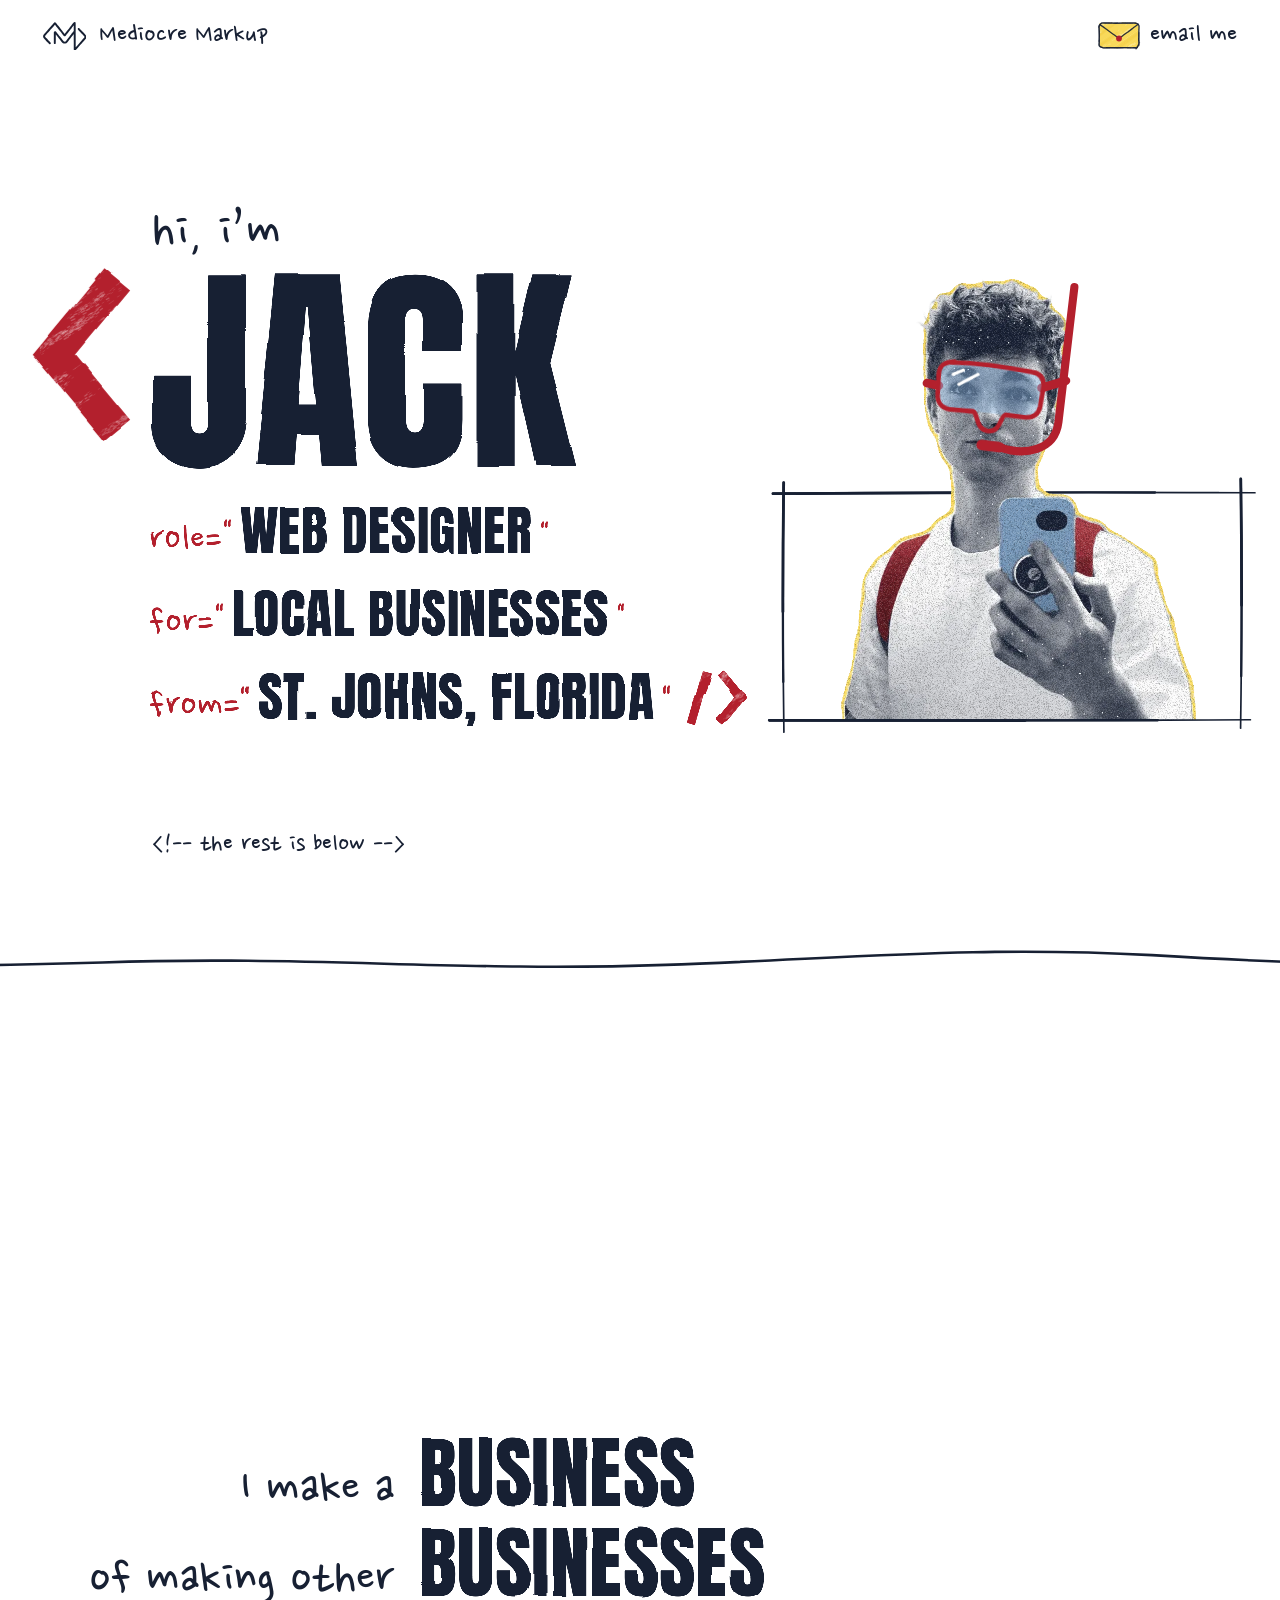
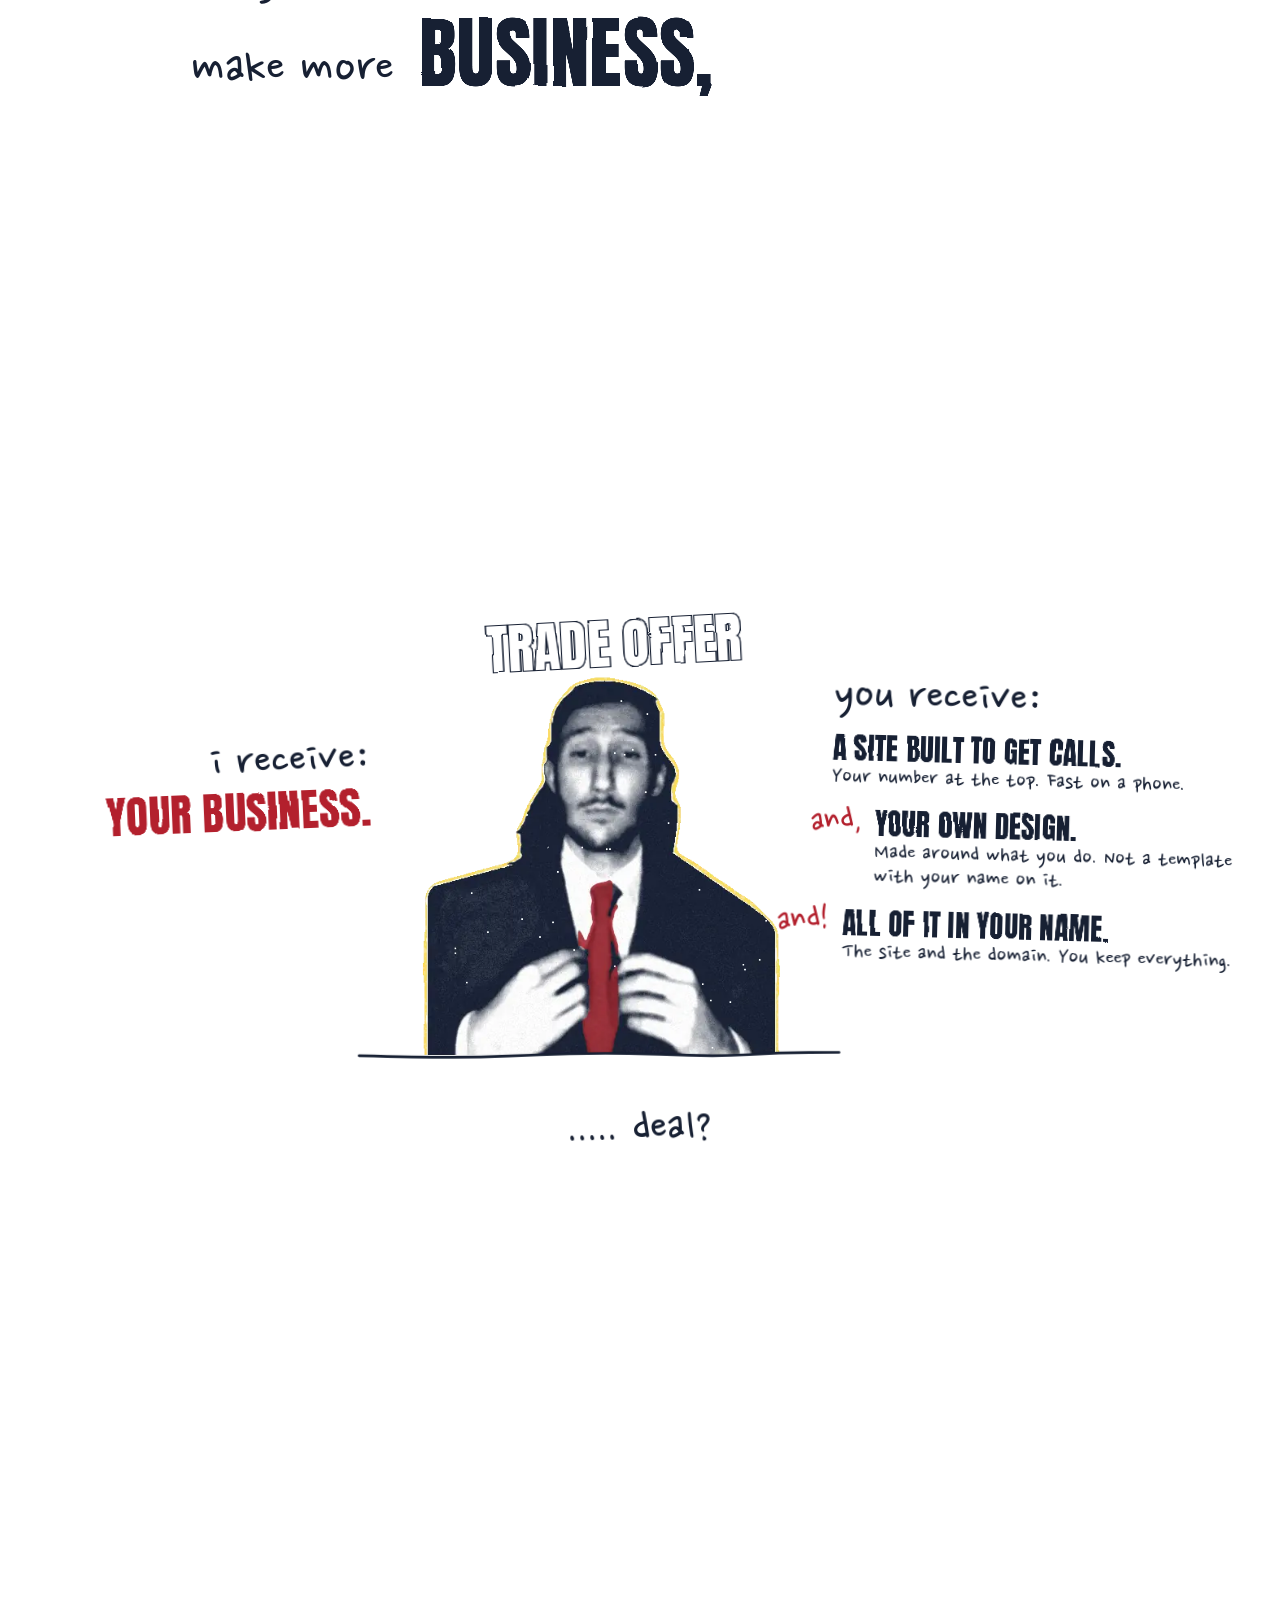
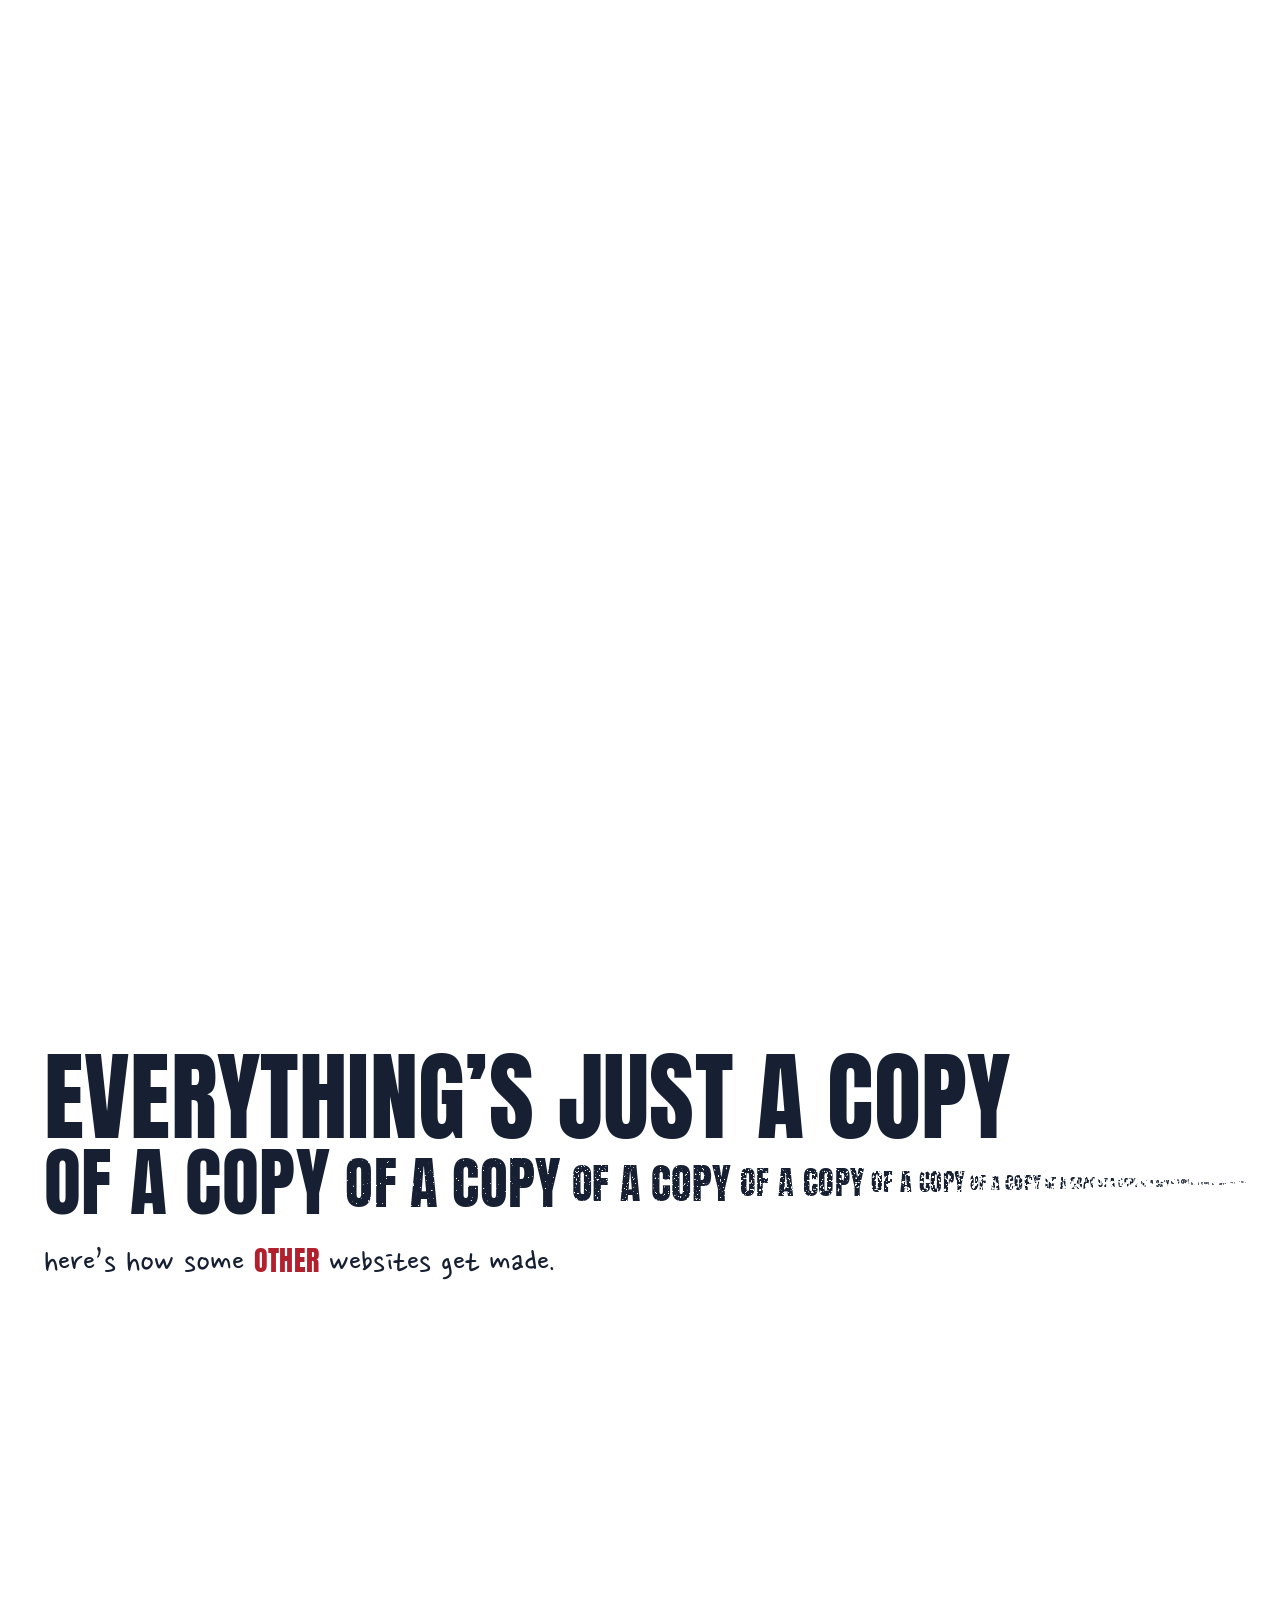
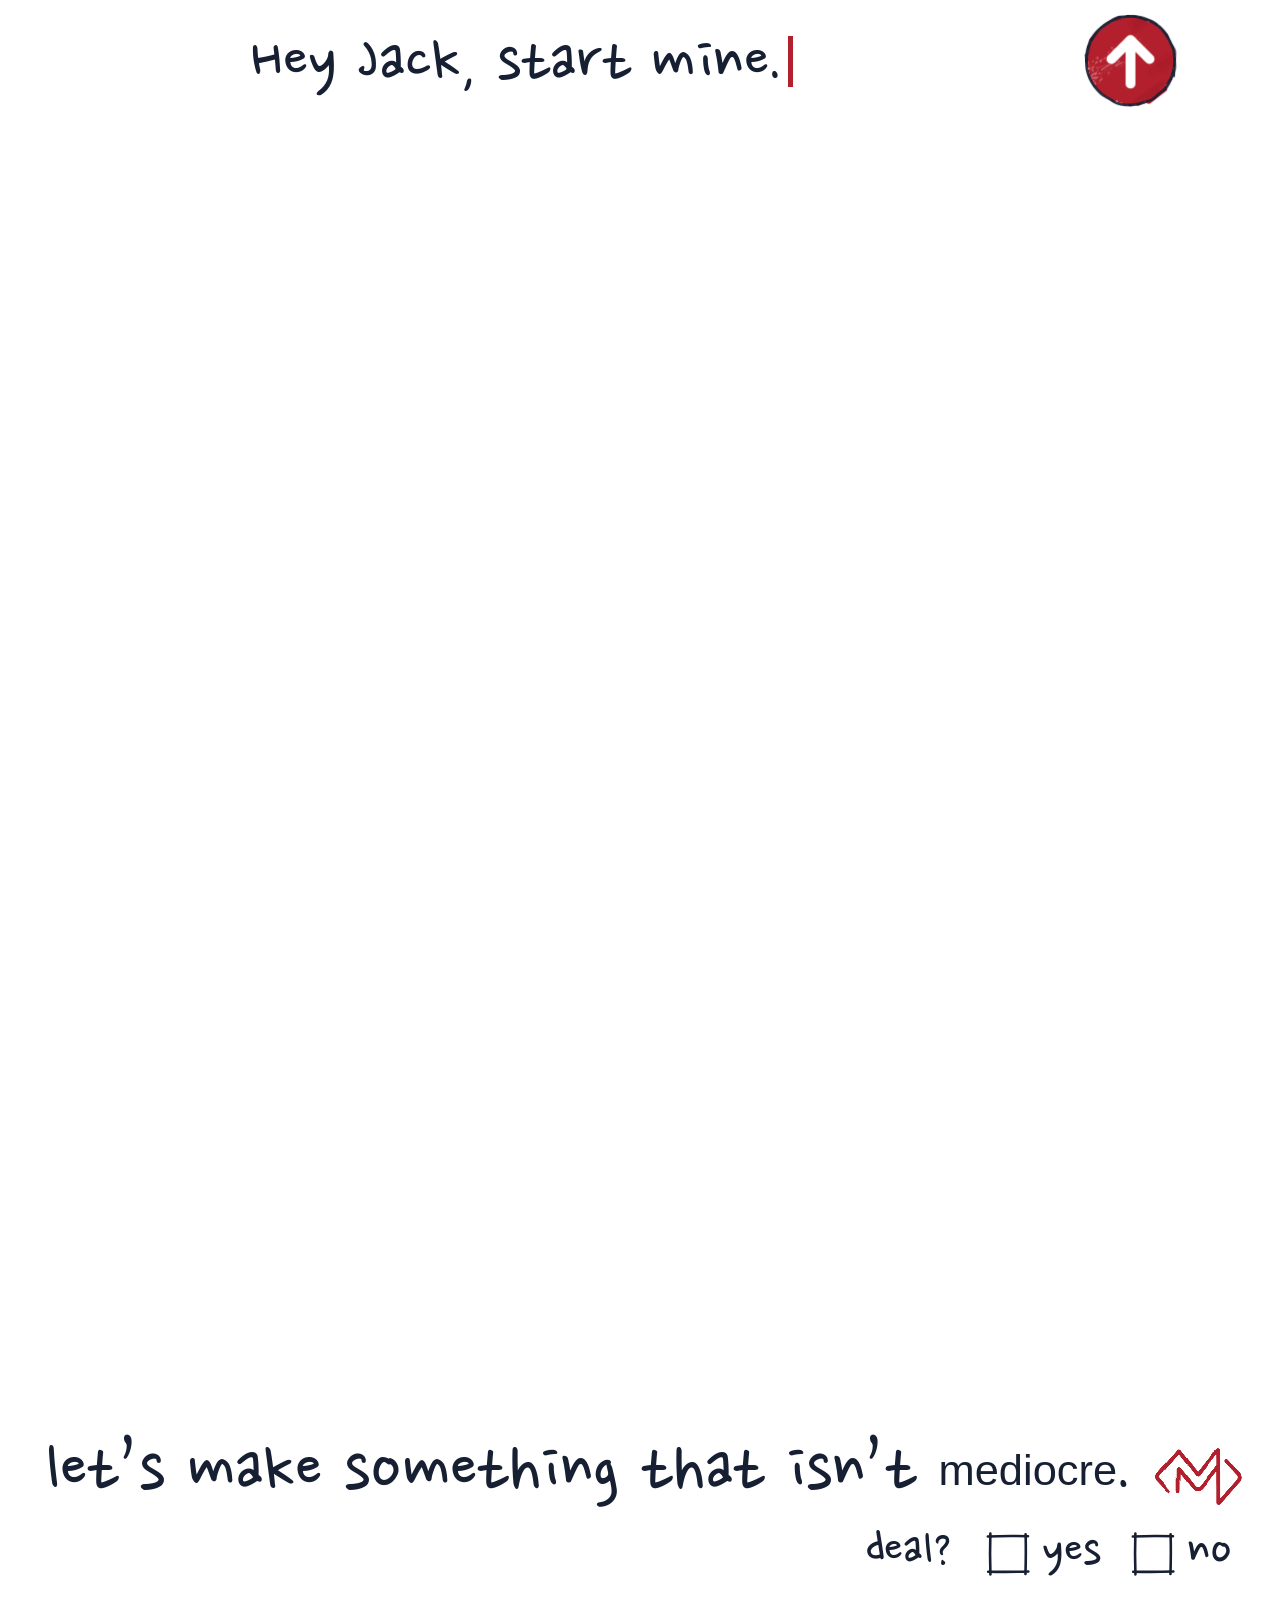
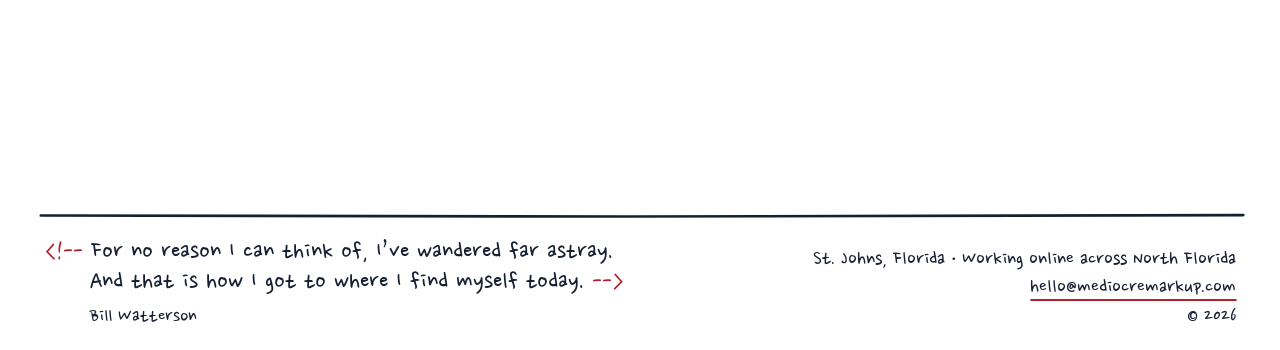
==== commit ba3a2f97: "The diving mask is drawn on by the pen again (nothing fades in) and only starts once the page is abo" ====
--- a/index.html
+++ b/index.html
@@ -62,8 +62,8 @@
 <link rel="preload" as="image" href="assets/hero/print/jack-shadow.webp">
 <link rel="preload" as="font" type="font/woff2" href="assets/fonts/anton-latin.woff2" crossorigin>
 <link rel="preload" as="font" type="font/woff2" href="assets/fonts/nanum-pen-script-latin.woff2" crossorigin>
-<link rel="stylesheet" href="page.css?v=a136026632">
-<script src="page.js?v=cd37c82d4d" defer></script>
+<link rel="stylesheet" href="page.css?v=e3dfda1bae">
+<script src="page.js?v=c08059033d" defer></script>
 <script type="application/ld+json">{"@context":"https://schema.org","@type":"WebSite","@id":"https://mediocremarkup.com/#website","url":"https://mediocremarkup.com/","name":"Mediocre Markup","alternateName":"MediocreMarkup","inLanguage":"en-US","publisher":{"@id":"https://mediocremarkup.com/#business"}}</script>
 </head>
 <body>
@@ -95,7 +95,7 @@
         <div class="who">
           <img class="cut" src="assets/hero/print/jack-print.webp" width="728" height="1302" alt="Jack taking a mirror selfie, printed like a black-and-white photocopy: a white T-shirt, his backpack's straps coloured in red, his phone in a pale blue">
           <canvas class="cut grain" aria-hidden="true"></canvas>
-          <svg class="cut pen mask" viewBox="0 0 728 1302" aria-hidden="true" focusable="false"><path class="mk-tb" pathLength="1" data-boil d="M352 311C392 326 446 318 452 268L480 34"/><path class="mk-mp" data-boil d="M320 306L352 311"/><g class="mk-gg"><path class="mk-st" data-boil d="M423 208L466 196"/><path class="mk-st" data-boil d="M246 204L225 200"/><g transform="translate(333.5 217) rotate(7)"><path class="mk-gl" d="M-70 -44C-23 -48 23 -48 70 -44C83 -43 90 -35 91 -22L89 14C88 27 80 34 66 35L-66 35C-80 34 -88 27 -89 14L-91 -22C-90 -35 -83 -43 -70 -44Z"/><path class="mk-sh" d="M-66 -24L-48 -34M-54 -8L-22 -30"/><path class="mk-fr" data-boil d="M-72 -43C-24 -49 22 -48 69 -45C83 -44 90 -36 91 -23L89 13C88 27 80 34 66 35L32 35C24 36 26 66 5 66C-17 67 -15 36 -24 35L-65 36C-80 35 -87 28 -89 14L-91 -21C-91 -36 -84 -43 -66 -45"/></g></g><g transform="translate(481 20)"><g class="bb" style="--n:0.9;--d:1"><path d="M10 0C10 5.5 5.5 10 0 10C-5.5 10 -10 5.5 -10 0C-10 -5.5 -5.5 -10 0 -10C5.5 -10 10 -5.5 10 0Z"/><path class="gl" d="M-5.6 -2.4C-5 -5 -3.2 -6.4 -.6 -6.6"/></g><g class="bb" style="--n:1.25;--d:-1"><path d="M10 0C10 5.5 5.5 10 0 10C-5.5 10 -10 5.5 -10 0C-10 -5.5 -5.5 -10 0 -10C5.5 -10 10 -5.5 10 0Z"/><path class="gl" d="M-5.6 -2.4C-5 -5 -3.2 -6.4 -.6 -6.6"/></g><g class="bb" style="--n:0.7;--d:1"><path d="M10 0C10 5.5 5.5 10 0 10C-5.5 10 -10 5.5 -10 0C-10 -5.5 -5.5 -10 0 -10C5.5 -10 10 -5.5 10 0Z"/><path class="gl" d="M-5.6 -2.4C-5 -5 -3.2 -6.4 -.6 -6.6"/></g><g class="bb" style="--n:1.05;--d:-1"><path d="M10 0C10 5.5 5.5 10 0 10C-5.5 10 -10 5.5 -10 0C-10 -5.5 -5.5 -10 0 -10C5.5 -10 10 -5.5 10 0Z"/><path class="gl" d="M-5.6 -2.4C-5 -5 -3.2 -6.4 -.6 -6.6"/></g><g class="bb" style="--n:0.85;--d:1"><path d="M10 0C10 5.5 5.5 10 0 10C-5.5 10 -10 5.5 -10 0C-10 -5.5 -5.5 -10 0 -10C5.5 -10 10 -5.5 10 0Z"/><path class="gl" d="M-5.6 -2.4C-5 -5 -3.2 -6.4 -.6 -6.6"/></g></g></svg>
+          <svg class="cut pen mask" viewBox="0 0 728 1302" aria-hidden="true" focusable="false"><path class="mk-tb" pathLength="1" data-boil d="M352 311C392 326 446 318 452 268L480 34"/><path class="mk-mp" data-boil d="M320 306L352 311"/><g class="mk-gg"><path class="mk-st" pathLength="1" data-boil d="M423 208L466 196"/><path class="mk-st" pathLength="1" data-boil d="M246 204L225 200"/><g transform="translate(333.5 217) rotate(7)"><path class="mk-gl" d="M-70 -44C-23 -48 23 -48 70 -44C83 -43 90 -35 91 -22L89 14C88 27 80 34 66 35L-66 35C-80 34 -88 27 -89 14L-91 -22C-90 -35 -83 -43 -70 -44Z"/><path class="mk-sh" d="M-66 -24L-48 -34M-54 -8L-22 -30"/><path class="mk-fr" pathLength="1" data-boil d="M-72 -43C-24 -49 22 -48 69 -45C83 -44 90 -36 91 -23L89 13C88 27 80 34 66 35L32 35C24 36 26 66 5 66C-17 67 -15 36 -24 35L-65 36C-80 35 -87 28 -89 14L-91 -21C-91 -36 -84 -43 -66 -45"/></g></g><g transform="translate(481 20)"><g class="bb" style="--n:0.9;--d:1"><path d="M10 0C10 5.5 5.5 10 0 10C-5.5 10 -10 5.5 -10 0C-10 -5.5 -5.5 -10 0 -10C5.5 -10 10 -5.5 10 0Z"/><path class="gl" d="M-5.6 -2.4C-5 -5 -3.2 -6.4 -.6 -6.6"/></g><g class="bb" style="--n:1.25;--d:-1"><path d="M10 0C10 5.5 5.5 10 0 10C-5.5 10 -10 5.5 -10 0C-10 -5.5 -5.5 -10 0 -10C5.5 -10 10 -5.5 10 0Z"/><path class="gl" d="M-5.6 -2.4C-5 -5 -3.2 -6.4 -.6 -6.6"/></g><g class="bb" style="--n:0.7;--d:1"><path d="M10 0C10 5.5 5.5 10 0 10C-5.5 10 -10 5.5 -10 0C-10 -5.5 -5.5 -10 0 -10C5.5 -10 10 -5.5 10 0Z"/><path class="gl" d="M-5.6 -2.4C-5 -5 -3.2 -6.4 -.6 -6.6"/></g><g class="bb" style="--n:1.05;--d:-1"><path d="M10 0C10 5.5 5.5 10 0 10C-5.5 10 -10 5.5 -10 0C-10 -5.5 -5.5 -10 0 -10C5.5 -10 10 -5.5 10 0Z"/><path class="gl" d="M-5.6 -2.4C-5 -5 -3.2 -6.4 -.6 -6.6"/></g><g class="bb" style="--n:0.85;--d:1"><path d="M10 0C10 5.5 5.5 10 0 10C-5.5 10 -10 5.5 -10 0C-10 -5.5 -5.5 -10 0 -10C5.5 -10 10 -5.5 10 0Z"/><path class="gl" d="M-5.6 -2.4C-5 -5 -3.2 -6.4 -.6 -6.6"/></g></g></svg>
         </div>
         <svg class="fr-ln fr-front" viewBox="0 0 100 100" preserveAspectRatio="none" aria-hidden="true" focusable="false"><g class="h"><path d="M-3 100.35Q52 100.7 102 100.1"/><path class="m" d="M-3 100.35Q41 100.63 81.8 100.3"/><path class="hv" d="M-3 100.35Q25.6 100.53 52.85 100.46"/></g><g class="h"><path d="M-2.1 100.15Q46 100.05 103.1 100.5"/><path class="m" d="M-2.1 100.15Q38.3 100.07 85.06 100.37"/><path class="hv" d="M-2.1 100.15Q25.8 100.09 56.72 100.22"/></g><g class="h"><path d="M-3.6 100.3Q50 100.6 101.6 100.25"/><path class="m" d="M-3.6 100.3Q38.21 100.53 78.8 100.37"/><path class="hv" d="M-3.6 100.3Q23.2 100.45 49.5 100.44"/></g></svg>
       </div>
--- a/page.css
+++ b/page.css
@@ -1 +1 @@
-@font-face{font-family:Anton;src:url(assets/fonts/anton-latin.woff2) format("woff2");font-weight:400;font-display:swap}@font-face{font-family:Nanum Pen Script;src:url(assets/fonts/nanum-pen-script-latin.woff2) format("woff2");font-weight:400;font-display:swap}:root{--ground: #ffffff;--ink: #172033;--hue: #b3202d;--caps: "Anton", Impact, "Arial Narrow", sans-serif;--pen: "Nanum Pen Script", "Segoe Print", "Comic Sans MS", cursive;--m: clamp(20px, 3.33vw, 48px);--pen-size: clamp(26px, 2.3vw, 34px);--big: min(calc((100vw - 2 * var(--m)) / 10.4), 150px);--ease: cubic-bezier(.22, 1, .36, 1);--pop: cubic-bezier(.34, 1.3, .64, 1);--out: 0;--lvh: 1vh}@property --out{syntax: "<number>"; inherits: false; initial-value: 0;}@supports (height: 1lvh){:root{--lvh: 1lvh}}*,*:before,*:after{box-sizing:border-box}html{background:var(--ground);-webkit-text-size-adjust:100%}body{margin:0;transition:color .3s ease-in-out;color:var(--ink);font:400 var(--pen-size)/1.14 var(--pen);overflow-x:clip}img,svg,video,canvas{display:block}a{color:inherit}a,button,input,.reach-box{-webkit-tap-highlight-color:transparent;touch-action:manipulation}.cut,.reel img,.sheet img{-webkit-touch-callout:none}p,h1,h2,h3,h4,ul,ol,blockquote,figure{margin:0;padding:0;font-weight:400}ul,ol{list-style:none}button{font:inherit;color:inherit;background:none;border:0;padding:0;cursor:pointer}:focus-visible{outline:3px solid currentColor;outline-offset:4px}::selection{background:var(--ink);color:var(--ground)}.link{text-decoration:underline;text-decoration-thickness:2px;text-underline-offset:5px;text-decoration-color:var(--hue)}.link:hover{text-decoration-thickness:3px}.caps{font-family:var(--caps);text-transform:uppercase;letter-spacing:.004em;line-height:.96}.tag{line-height:1;white-space:nowrap;color:var(--hue)}.sr{position:absolute;width:1px;height:1px;margin:-1px;overflow:hidden;clip-path:inset(50%);white-space:nowrap}.loader{position:fixed;inset:0;z-index:60;overflow:hidden;background:var(--ground);color:var(--ink);-webkit-user-select:none;user-select:none;-webkit-tap-highlight-color:transparent}.loader[hidden]{display:none}.loading .loader[hidden]{display:block}.ld-blank{position:absolute;inset:0;z-index:8;background:var(--ground)}.ld-blank[hidden]{display:none}.ld-sketch{position:absolute;inset:0;font:400 var(--pen-size)/1.14 var(--pen);visibility:hidden;pointer-events:none}.loader.rolling .ld-sketch{visibility:visible}.ld-sketch :is(.fr-cr,.mask,canvas){display:none}.ld-sketch :is(.attrs .v,.big){color:transparent;-webkit-text-stroke:max(1.1px,.012em) var(--ink)}.ld-sketch :is(.attrs,.big){filter:url(#pn1);animation:repencil .6s step-end infinite!important}.ld-sketch .attrs :is(.k,.q){color:var(--ink)}.ld-sketch .pen{stroke:var(--ink)}.ld-sketch .link{text-decoration-color:currentColor}.ld-sketch .bracket{filter:url(#pn2);animation:repencil .6s step-end -.2s infinite!important}.ld-sketch .bracket *{fill:none;stroke:var(--ink);stroke-width:max(1.5px,.13cqw);stroke-linejoin:round}[data-sketch=wire] .ld-pic{display:none}:root[data-sketch=wire] .ld-sketch .fr-ln .x{display:inline}.ld-pic>*{position:absolute;inset:0;background:0 0 / 100% 100% no-repeat}.ld-shadow{background-image:url(assets/hero/print/jack-shadow.webp)}.ld-edge{display:none;position:fixed;inset:0;z-index:61;width:100%;height:100%;overflow:visible;pointer-events:none}.ld-edge.on{display:block}.ld-edge path{fill:none;stroke:var(--ink);stroke-width:clamp(2px,.5vw,2.6px);stroke-linecap:round;stroke-linejoin:round}.loading .hero :is(.b-open,.hi,.name .win,.name .win>span,.pre,.big,.bl,.pl,.frame,.below .bw,.below path,.attrs li,.b-slash,.b-gt,.note),.loading .bar>*{animation-play-state:paused!important}.built .hero :is(.b-open,.hi,.name .win,.name .win>span,.pre,.big,.bl,.pl,.frame,.below .bw,.below path,.attrs li,.b-slash,.b-gt,.note),.built .bar>*{animation-delay:-9s!important}.built .hero .cut{animation:none}.bar{position:absolute;inset:0 0 auto;z-index:5;display:flex;align-items:center;justify-content:space-between;height:clamp(62px,5.6vw,84px);padding:0 var(--m)}.brand{display:flex;align-items:center;gap:clamp(8px,1vw,14px);padding:8px 0;text-decoration:none}.mark{width:clamp(40px,3.4vw,50px);height:auto}.brand-name{line-height:1;white-space:nowrap}.mail{padding:10px 0;line-height:1;white-space:nowrap}.mail.inked{display:inline-flex;align-items:center;gap:.32em;text-decoration:none}.mail-env{position:relative;flex:none;width:1.5em;height:1.05em}.mail.inked:is(:hover,:focus-visible){text-decoration:underline;text-decoration-thickness:2px;text-underline-offset:4px}.mail.inked:active{scale:.97}.ld-sketch .mail-env{border-radius:3px;outline:2px solid var(--ink);outline-offset:-2px}@media(max-width:380px){.bar{font-size:24px}.mail.inked{gap:.22em}.mail-env{width:1.25em;height:.875em}}.bar>*{animation:fade-down .5s var(--ease) both}.bar.back{position:fixed;z-index:30;background:var(--ground);transform:translateY(-104%)}.bar.back:after{content:"";position:absolute;left:0;right:0;bottom:-1px;height:2px;background:var(--ink);filter:url(#pn2)}.bar.back.shown{transform:none}.motion .bar.back{transition:transform .24s var(--ease)}.bar>:nth-child(2){animation-delay:80ms}.grain{position:absolute;inset:0;width:100%;height:100%;pointer-events:none;image-rendering:crisp-edges;image-rendering:pixelated}.hero{position:relative;overflow:clip}.bracket{overflow:visible}.bracket *{fill:none;stroke:var(--hue);stroke-linecap:butt;stroke-linejoin:miter;vector-effect:non-scaling-stroke}.bracket{filter:url(#cr1)}.name{line-height:1;translate:0 calc(var(--out) * -16vh)}.hi{display:block;font-family:var(--pen);line-height:1;white-space:nowrap;animation:scrawl .34s var(--ease) .12s both}.name .win{display:block;padding:.05em .03em 0;margin:-.05em -.03em 0;font-family:var(--caps);text-transform:uppercase;letter-spacing:.002em;filter:url(#pn1);animation:thud .2s linear .76s,repencil .96s step-end infinite}.name .win>span{display:inline-block;transform-origin:50% 62%;animation:stamp .3s cubic-bezier(.3,0,.15,1) both;animation-delay:calc(.2s + var(--n) * 78ms)}.attrs{translate:calc(var(--out) * -7vw) calc(var(--out) * -7vh);filter:url(#pm2);animation:reink .96s step-end -.32s infinite}.attrs li{display:flex;align-items:baseline;white-space:nowrap;animation:keyed .3s steps(13,end) both;animation-delay:calc(.7s + var(--n) * .17s)}.attrs .k,.attrs .q{color:var(--hue);line-height:1}.attrs .v{font-family:var(--caps);text-transform:uppercase;letter-spacing:.01em;line-height:1}.note{white-space:nowrap;line-height:1;animation:type .5s var(--ease) 1.6s both}.mask{z-index:2;visibility:hidden;opacity:0;pointer-events:none;--bk: 1.5;--rz: 1;transition:opacity .3s linear,visibility 0s linear .3s}.hero .cut.mask{animation:none}.mask path{stroke-dasharray:none}.mask .mk-fr{stroke-width:8}.mask .mk-tb{stroke-width:14}.mask .mk-mp{stroke-width:18}.mask .mk-st{stroke-width:15}.mask .mk-gl{fill:#8db5df;fill-opacity:.45;stroke:none}.mask .mk-sh{stroke:#fff;stroke-width:5.5}.mask .mk-tb{stroke-dasharray:1 2;stroke-dashoffset:0}.mask .bb{--k: calc(var(--bk) * var(--n, 1));visibility:hidden;fill:#fff;stroke-width:4.6;stroke-dasharray:none}.mask .bb path{stroke-dasharray:inherit}.mask .bb .gl{fill:none;stroke-width:2.6}.motion .pair.dive .mask{visibility:visible;opacity:1;transition:none}.motion .dive .mk-gg{animation:put .55s ease-in-out both}.motion .dive .mk-mp{animation:put 0s linear .25s both}.motion .dive .mk-tb{animation:pen-draw .62s steps(8,jump-start) .25s both}.motion .dive .bb.up{animation:bubble 1.3s step-end both}@media(hover:hover)and (pointer:fine){.mask{--bk: 1.9;--rz: 1.15}}@media(min-width:900px)and (min-aspect-ratio:5/4)and (min-height:541px)and (hover:hover)and (pointer:fine){.motion .hero{--stay: 38svh;--up: calc(100svh - min(62.5vw, 100svh)) ;height:calc(100svh + var(--stay));padding-top:var(--up)}.motion .hero .stage{position:sticky;left:auto;bottom:auto;top:var(--up);translate:none;margin:0 auto}}@keyframes put{0%{opacity:0}to{opacity:1}}@keyframes bubble{0%{visibility:visible;transform:translate(0) scale(calc(var(--k) * .4))}11%{visibility:visible;transform:translate(calc(var(--d) * 5px),calc(var(--rz) * -20px)) scale(calc(var(--k) * .62))}22%{visibility:visible;transform:translate(calc(var(--d) * -6px),calc(var(--rz) * -44px)) scale(calc(var(--k) * .8))}33%{visibility:visible;transform:translate(calc(var(--d) * 8px),calc(var(--rz) * -70px)) scale(calc(var(--k) * .92))}44%{visibility:visible;transform:translate(calc(var(--d) * -5px),calc(var(--rz) * -98px)) scale(var(--k))}55%{visibility:visible;transform:translate(calc(var(--d) * 7px),calc(var(--rz) * -126px)) scale(calc(var(--k) * 1.06))}66%{visibility:visible;transform:translate(calc(var(--d) * -4px),calc(var(--rz) * -154px)) scale(calc(var(--k) * 1.1))}77%{visibility:visible;transform:translate(calc(var(--d) * 3px),calc(var(--rz) * -176px)) scale(calc(var(--k) * 1.34));stroke-dasharray:5 8;fill:none}88%,to{visibility:hidden;transform:translateY(calc(var(--rz) * -176px))}}.swp{position:relative}.pl.swp{white-space:nowrap}.attrs .v.swp{display:inline-block}.swp.alt .sw-base{opacity:0}.sw{position:absolute;left:0;top:0;width:100%;height:100%;overflow:visible;pointer-events:none}.sw text{font:inherit;letter-spacing:inherit}.sw .sl{fill:currentColor;opacity:0;transform-box:fill-box;transform-origin:50% 72%}.sw .sm{visibility:hidden}.lede,.below{display:none}.frame{position:absolute;inset:0;animation:unfold .38s var(--ease) .5s both}.fr-cr{position:absolute;inset:-7.14% -5%}.fr-cr:not(.on):before{content:"";position:absolute;inset:6.25% 4.545%;background:var(--hue)}[data-box=cross] .fr-cr{display:none}:root:not([data-box=cross]) .fr-ln .x{display:none}.fr-ln{position:absolute;inset:0;width:100%;height:100%;overflow:visible;pointer-events:none}.fr-ln path{fill:none;stroke:var(--ink);stroke-width:2.6;stroke-linecap:round;vector-effect:non-scaling-stroke}.hero .fr-ln path{stroke-width:1.7}.hero .fr-ln .m{stroke-width:2.3}.hero .fr-ln .hv{stroke-width:2.8}.fr-ln .x{stroke-width:1.7}.fr-ln .pp{fill:var(--ground);stroke:none}.fr-ln .h{opacity:0;animation:boil .96s step-end infinite}.fr-ln .h:first-child{opacity:1}.fr-ln .h:nth-child(2){animation-delay:-.64s}.fr-ln .h:nth-child(3){animation-delay:-.32s}.fr-foot,.fr-front{z-index:2}.who{position:absolute;z-index:1;left:-8cqw;right:-8cqw;top:-60cqw;bottom:0;overflow:clip}.pair .cut{inset:auto;left:calc(8cqw + var(--dx));top:calc(60cqw - var(--lift));width:calc(var(--im) * 1.0643);height:auto;aspect-ratio:728 / 1302;transform:translateY(calc(var(--out) * 26cqw))}.cut{position:absolute;inset:0;width:100%;height:100%}.hero .cut{animation:surface .62s cubic-bezier(.2,.8,.2,1) 1s both}.b-open{animation:jab .42s var(--pop) both,redraw .96s step-end infinite;transform:translate(calc(var(--out) * -12vw))}.shut{display:inline-flex;align-self:center;flex:none}.b-slash{animation:swing .4s var(--pop) 1.24s both,redraw .96s step-end infinite;transform-origin:50% 100%}.b-gt{animation:shoot .3s var(--pop) 1.36s both,redraw .96s step-end infinite}.hill{display:none}@keyframes jab{0%{opacity:0;translate:-16vw 0}}@keyframes scrawl{0%{opacity:0;clip-path:inset(-20% 100% -20% 0)}to{opacity:1;clip-path:inset(-20% -10% -20% 0)}}@keyframes stamp{0%{opacity:0;scale:1.8;rotate:-7deg}55%{opacity:1;scale:.95;rotate:0deg}to{opacity:1;scale:1}}@keyframes thud{25%{translate:0 5px}55%{translate:0 -2px}}@keyframes press{0%{opacity:0;scale:1.22;rotate:-2.5deg}55%{opacity:1;scale:.97;rotate:0deg}to{opacity:1;scale:1}}@keyframes keyed{0%{clip-path:inset(-10% 100% -10% 0)}to{clip-path:inset(-10% -4% -10% 0)}}@keyframes swing{0%{opacity:0;translate:0 -70%;rotate:26deg}30%{opacity:1}72%{translate:0 0;rotate:-4deg}to{rotate:0deg}}@keyframes shoot{0%{opacity:0;translate:46% 0}}@keyframes surface{0%{opacity:0;translate:0 16%}}@keyframes type{0%{opacity:0;translate:-14px 0}}@keyframes fade-down{0%{opacity:0;translate:0 -8px}}@keyframes unfold{0%{clip-path:inset(-12% -8% 112% -8%)}to{clip-path:inset(-12% -8% -12% -8%)}}@keyframes boil{0%{opacity:1}33.34%,to{opacity:0}}.dr>canvas{position:absolute;left:0;top:0;width:100%;height:100%}.motion .dr>canvas{opacity:0;animation:boil .96s step-end infinite}.motion .dr>canvas:nth-child(2){animation-delay:.32s}.motion .dr>canvas:nth-child(3){animation-delay:.64s}.motion .dr.once>canvas{opacity:1;animation:none}.inks{position:absolute;width:0;height:0}@keyframes redraw{0%{filter:url(#cr1)}33.34%{filter:url(#cr2)}66.67%{filter:url(#cr3)}}@media(min-width:900px)and (min-aspect-ratio:5/4),(max-height:520px)and (min-aspect-ratio:16/10){.hero{height:100svh;min-height:540px}.stage{position:absolute;left:50%;bottom:0;translate:-50% 0;width:min(100vw,160svh);aspect-ratio:1.6;container-type:size}.b-open{position:absolute;z-index:1;left:3.33cqw;top:13.6cqw;height:12.6cqw;width:auto}.b-open *{stroke-width:2.6cqw}.name{position:absolute;z-index:1;left:11.6cqw;top:8.4cqw}.hi{font-size:4.4cqw;margin:0 0 -.7cqw .3cqw}.name .win{font-size:17.4cqw}.attrs{position:absolute;z-index:3;left:11.8cqw;top:31.6cqw;display:grid;row-gap:1.9cqw}.attrs .k,.attrs .q{font-size:3.3cqw}.attrs .v{font-size:4.25cqw;margin:0 .12em}.note{position:absolute;z-index:4;left:11.8cqw;bottom:3.2cqw;font-size:clamp(24px,2.2cqw,32px)}.pair{--im: 31cqw;--lift: 18.2cqw;--dx: 1cqw;position:absolute;z-index:2;left:61.2cqw;top:30.7cqw;width:35.8cqw;height:17.7cqw}.shut{gap:.55cqw;margin-left:1.3cqw}.b-slash,.b-gt{height:4.2cqw;width:auto}.b-slash *,.b-gt *{stroke-width:.74cqw}.hill{display:block;position:absolute;z-index:5;left:0;bottom:0;width:100%;height:9.5cqw;pointer-events:none;transform:translateY(calc(100% + 4px - var(--out) * 44cqw))}.hill svg{width:100%;height:100%;overflow:visible}.hill .pp{fill:var(--ground)}.hill .ln{fill:none;stroke:var(--ink);stroke-width:2.6;stroke-linecap:round;vector-effect:non-scaling-stroke}.hill .h{opacity:0;animation:boil .96s step-end infinite}.hill .h:first-child{opacity:1}.hill .h:nth-child(2){animation-delay:-.64s}.hill .h:nth-child(3){animation-delay:-.32s}.hill:after{content:"";position:absolute;left:-150vw;right:-150vw;top:calc(100% - 1px);height:44cqw;background:var(--ground)}.ld-sketch .name .win{color:transparent;-webkit-text-stroke:max(1.4px,.0095em) var(--ink);filter:url(#pn3);animation:repencil .6s step-end -.4s infinite!important}}@media not (((min-width:900px)and (min-aspect-ratio:5/4))or ((max-height:520px)and (min-aspect-ratio:16/10))){.hero{min-height:100svh}.stage{--bar: clamp(62px, 5.6vw, 84px);position:relative;display:flex;flex-direction:column;justify-content:center;width:min(100%,calc((max(480px,100svh) - var(--bar)) / 1.43));height:100svh;min-height:480px;margin:0 auto;padding-top:var(--bar);container-type:inline-size}.b-open,.b-slash,.b-gt,.attrs,.note,.hill{display:none}.name{position:relative;z-index:3;margin:1.6cqw 6cqw 0;pointer-events:none}.lede{display:contents}.hi,.name .win,.pre{display:inline-block;margin:0;padding:0;font-family:var(--pen);font-size:11cqw;line-height:1;letter-spacing:0;white-space:nowrap}.name .win{text-transform:lowercase;filter:none;animation:scrawl .26s var(--ease) .32s both}.name .win:after{content:"."}.name .win>span{display:inline;animation:none}.pre{animation:scrawl .26s var(--ease) .52s both}.big{display:block;margin-top:1.2cqw;font-family:var(--caps);font-size:20.2cqw;line-height:.92;text-transform:uppercase;letter-spacing:.002em;filter:url(#pn1);animation:thud .2s linear 1.04s,repencil .96s step-end infinite}.bl{display:block;width:max-content;transform-origin:14% 60%;animation:press .3s cubic-bezier(.3,0,.15,1) both;animation-delay:calc(.68s + var(--n) * .1s)}.post{display:block;margin-top:1cqw;font-family:var(--pen);font-size:9cqw;line-height:1}.pl{display:block;width:max-content;animation:scrawl .26s var(--ease) 1.06s both}.pl+.pl{animation-delay:1.22s}.pair{--im: 50cqw;--lift: 28.6cqw;--dx: 2.6cqw;position:relative;z-index:2;flex:0 1 34cqw;min-height:25cqw;margin:12.4cqw 6cqw 6.5cqw 36cqw}.fr-ln path{stroke-width:2.2}.hero .fr-ln path{stroke-width:1.5}.hero .fr-ln .m{stroke-width:2}.hero .fr-ln .hv{stroke-width:2.4}.mask{--bk: 2.1;--rz: 1.9}.mask .mk-fr{stroke-width:10}.mask .mk-tb{stroke-width:17}.below{position:absolute;left:-30.6cqw;bottom:0;z-index:1;display:flex;align-items:flex-end;gap:1.8cqw;font:400 8.4cqw/.94 var(--pen);rotate:-3deg;transform-origin:0 100%}.below .bw{animation:scrawl .3s var(--ease) 1.34s both}.below .bw span{display:block;width:max-content}.below .pen{flex:none;width:5.2cqw;height:auto;margin-bottom:-.6cqw}.below .sh{stroke-width:8.6;animation:pen-draw .4s steps(5,jump-start) 1.6s both}.below .hd{stroke-width:9.4;animation:pen-draw .17s steps(2,jump-start) 2s both}}@media(max-height:520px)and (min-aspect-ratio:16/10){.hero{min-height:0}.bar{height:46px;font-size:21px}.mark{width:32px}.note{font-size:min(24px,3.6cqw)}}@media(max-width:350px){.bar{font-size:21px}.mark{width:34px}}.sec{position:relative;padding:clamp(72px,12vh,150px) var(--m)}.js .rv{opacity:0;translate:0 26px;transition:opacity .7s var(--ease),translate .7s var(--ease);transition-delay:calc(var(--d, 0) * 90ms)}.js .rv.in{opacity:1;translate:0 0}.pen{overflow:visible;fill:none;stroke:var(--hue);stroke-linecap:round;stroke-linejoin:round}.pen path{stroke-dasharray:1 2}.pen .sh{stroke-width:6.5}.pen .hd{stroke-width:7.1}@keyframes pen-draw{0%{stroke-dashoffset:1.01}to{stroke-dashoffset:0}}@keyframes pen-under{0%{stroke-dashoffset:1.01}16%{stroke-dashoffset:.7}33%{stroke-dashoffset:.43}50%{stroke-dashoffset:.22}66%{stroke-dashoffset:.08}83%,to{stroke-dashoffset:0}}.js.motion [data-pen]:not(.in) .pen path{stroke-dashoffset:1.01}.js.motion [data-pen].in .pen .sh{animation:pen-draw .5s steps(6,jump-start) both}.js.motion [data-pen].in .pen .hd{animation:pen-draw .17s steps(2,jump-start) .5s both}.creed{--s: min(90vw, 160svh);position:relative;display:grid;place-items:center;min-height:88svh;padding:clamp(48px,10svh,120px) var(--m);overflow-x:clip}.creed-in{display:grid;grid-template-columns:auto auto;justify-content:center;align-items:baseline;column-gap:calc(var(--s) * .021);row-gap:calc(var(--s) * .005)}.why,.why .row{display:contents}.why .p{grid-column:1;justify-self:end;font:400 calc(var(--s) * .047)/1 var(--pen);white-space:nowrap}.why b{grid-column:2;justify-self:start;font:400 calc(var(--s) * .069)/1 var(--caps);text-transform:uppercase;letter-spacing:.006em;white-space:nowrap;filter:url(#pm1)}.biz-h{grid-column:2;grid-row:4;margin-left:-.012em;color:var(--hue);font-size:calc(var(--s) * .128);line-height:.92;white-space:nowrap;filter:url(#pn1)}.js.motion .creed .row:not(.on) :is(.p,b),.js.motion .creed:not(.end) .biz-h{opacity:0}.js.motion .creed .row.on .p{animation:scrawl .3s var(--ease) both}.js.motion .creed .row.on b{transform-origin:0 60%;animation:press .3s cubic-bezier(.3,0,.15,1) .14s both}.js.motion .creed.end .biz-h{transform-origin:0 60%;animation:press .34s cubic-bezier(.3,0,.15,1) .22s both}@media not (((min-width:900px)and (min-aspect-ratio:5/4))or ((max-height:520px)and (min-aspect-ratio:16/10))){.creed{--q: min(1vw, calc(100svh / 176));min-height:0;place-items:center start;padding:calc(var(--lvh) * 13) var(--m) calc(var(--lvh) * 13)}.creed-in{display:block;width:100%}.why,.why .row{display:block}.why .p{display:block;justify-self:start;font:400 calc(var(--q) * 11.6)/.9 var(--pen)}.why b{display:block;justify-self:start;margin:calc(var(--q) * .2) 0 calc(var(--q) * 3.4) -.012em;font-size:calc(var(--q) * 14.8);line-height:.96}.biz-h{margin:calc(var(--q) * .8) 0 0 -.012em;font-size:min(calc((100vw - 2 * var(--m)) / 4.02),calc(var(--q) * 22.4));line-height:.9;white-space:normal}.js.motion .creed .row:not(.on) :is(.p,b){opacity:1}.js.motion .creed .row.on .p,.js.motion .creed .row.on b{animation:none}.js.motion .creed.end .biz-h{animation:rise-to .32s cubic-bezier(.3,0,.15,1) both}@keyframes rise-to{0%{opacity:0;scale:.93}}}@keyframes repencil{0%{filter:url(#pn1)}33.34%{filter:url(#pn2)}66.67%{filter:url(#pn3)}}@keyframes reink{0%{filter:url(#pm1)}33.34%{filter:url(#pm2)}66.67%{filter:url(#pm3)}}.biz{padding:0 0 clamp(30px,6vh,80px);overflow-x:clip}.filmed .act{height:calc(100svh + var(--run, 120svh))}.filmed .film{position:sticky;top:0}.trade{position:relative;display:grid;grid-template-columns:minmax(0,1fr) auto minmax(0,1.24fr);column-gap:clamp(18px,3vw,56px);align-items:start;align-content:center;min-height:94svh;margin:0 var(--m)}.stamp{grid-column:1 / -1;grid-row:1;justify-self:center;position:relative;z-index:2;display:flex;align-items:center;gap:.2em;margin:0 0 -.3em;padding:.07em .2em 0;isolation:isolate;color:#fff;font-size:clamp(30px,4.2vw,74px);white-space:nowrap;translate:-7% 0;rotate:-3deg}.stamp:before{content:"";position:absolute;inset:0;z-index:-1;background:var(--hue);filter:url(#cr2);animation:redraw .96s step-end -.32s infinite}.stamp>span{-webkit-text-stroke:.05em var(--ink);paint-order:stroke fill;filter:url(#pm2)}.warn{width:.58em;height:.52em;flex:none;margin-top:-.08em;overflow:visible;fill:#fff;stroke:var(--ink);stroke-width:1.5;stroke-linejoin:round;paint-order:stroke fill}.warn .bang{fill:var(--hue);stroke:none}.stamp.drawn:before,.stamp.drawn svg.warn{display:none}.stamp-bg{position:absolute;inset:-.06em -.14em -.04em;z-index:-1}.warn-dr{position:relative;width:.62em;height:.56em;flex:none;margin-top:-.07em}.dude{grid-column:2;grid-row:2;position:relative;width:min(54svh,30vw);aspect-ratio:472 / 494}.shot{position:absolute;inset:0;overflow:hidden;clip-path:inset(2px 0 0 0)}.reel{display:block;width:100%;height:200%}.reel img{width:1100%;max-width:none;height:100%}.dude.run .reel{animation:reel-y 2.2s steps(2) infinite}.dude.run .reel img{animation:reel-x 1.1s steps(11) infinite}@keyframes reel-x{to{translate:-100% 0}}@keyframes reel-y{to{translate:0 -100%}}.mine{grid-column:1;grid-row:2;justify-self:end;text-align:right;rotate:-2.4deg;margin-top:clamp(30px,10svh,120px)}.yours{grid-column:3;grid-row:2;rotate:1.5deg;margin-top:clamp(8px,3svh,40px)}.recv{font:400 clamp(38px,3.8vw,68px)/.9 var(--pen);white-space:nowrap}.got{margin-top:.1em;font:400 clamp(30px,3.5vw,62px)/.96 var(--caps);text-transform:uppercase;letter-spacing:.006em;color:var(--hue);filter:url(#pm2)}.gets{margin-top:clamp(10px,1.1vw,18px);display:grid;row-gap:clamp(12px,1.5vw,26px)}.gets li{position:relative;max-width:24em}.gets li:nth-child(2){margin-left:clamp(26px,3.4vw,60px)}.gets li:nth-child(3){margin-left:clamp(8px,1.1vw,20px)}.gets b{display:block;font:400 clamp(23px,2.3vw,40px)/1 var(--caps);text-transform:uppercase;letter-spacing:.008em;filter:url(#pm3)}.gets span{display:block;margin-top:.1em;font:400 clamp(24px,1.9vw,31px)/1 var(--pen)}.trade.seen :is(.got,.gets b,.stamp>span){animation:reink .96s step-end infinite}.trade.seen .gets li:nth-child(2) b{animation-delay:-.32s}.trade.seen .gets li:nth-child(3) b{animation-delay:-.64s}.and{position:absolute;right:100%;top:-.16em;margin-right:.34em;font:normal 400 clamp(32px,2.9vw,52px)/1 var(--pen);color:var(--hue);white-space:nowrap;rotate:-6deg}.first{--ph: clamp(46px, 8.8svh, 72px);grid-column:1 / -1;grid-row:3;justify-self:center;position:relative;z-index:3;margin-top:clamp(26px,5.2svh,60px);rotate:-1.4deg}.deal{display:inline-block;padding:.12em .3em .06em;color:inherit;text-decoration:none;font:400 clamp(38px,3.8vw,68px)/.9 var(--pen);white-space:nowrap;border-radius:10px;-webkit-tap-highlight-color:transparent}.deal:is(:hover,:focus-visible){color:var(--hue)}.deal:focus-visible{outline:3px solid var(--ink);outline-offset:4px}.deal:active{translate:0 1px}.msg{--fill: var(--hue);display:inline-flex;align-items:flex-start;gap:calc(var(--ph) * .3);color:inherit;text-decoration:none;border-radius:14px;-webkit-tap-highlight-color:transparent}.msg:is(:hover,:focus-visible){--fill: var(--ink)}.msg:focus-visible{outline:3px solid var(--ink);outline-offset:8px}.msg:active .ph{translate:0 1px}.say{position:relative;margin-top:calc(var(--ph) * .26);padding:.3em .62em .34em .56em}.free{position:relative;display:block;font:400 clamp(30px,2.9vw,48px)/1 var(--pen);white-space:nowrap}.bub path{fill:var(--ground)}.ph{display:block;flex:none;width:var(--ph);rotate:-6deg}.ph-in{display:block;position:relative;aspect-ratio:100 / 190}.ph-in>i{position:absolute;inset:0;visibility:hidden}.ph-in>.ph-a{visibility:visible}.trade.seen .ph-in{animation:ph-buzz 6s step-end 1s infinite}.trade.seen .ph-a{animation:ph-s1 6s step-end 1s infinite}.trade.seen .ph-b{animation:ph-s2 6s step-end 1s infinite}.trade.seen .ph-c{animation:ph-s3 6s step-end 1s infinite}.trade.seen .ph-d{animation:ph-s4 6s step-end 1s infinite}@keyframes ph-s1{0%{visibility:visible}26%,to{visibility:hidden}}@keyframes ph-s2{0%,42%,to{visibility:hidden}26%{visibility:visible}}@keyframes ph-s3{0%,60%,to{visibility:hidden}42%{visibility:visible}}@keyframes ph-s4{0%{visibility:hidden}60%,to{visibility:visible}}.calm .ph-in>.ph-a{visibility:hidden}.calm .ph-in>.ph-d{visibility:visible}.trade.seen .msg:is(:hover,:focus-visible) .ph-in{animation:ring .42s step-end infinite}@keyframes ph-buzz{0%,60%,68.4%,to{rotate:0deg;translate:0 0}61.2%{rotate:-6deg;translate:-2px 0}62.4%{rotate:5deg;translate:2px 0}63.6%{rotate:-5deg;translate:-1px 0}64.8%{rotate:4deg;translate:1px 0}66%{rotate:-3deg}67.2%{rotate:2deg}}@keyframes ring{0%{rotate:-5deg;translate:-1.5px 0}25%{rotate:4deg;translate:1.5px 0}50%{rotate:-3deg;translate:-1px 0}75%{rotate:4deg;translate:1px 0}}.js.motion .trade:not(.in):not(.parts):not(.stepped) :is(.stamp,.side,.first){opacity:0}.trade.in:not(.parts):not(.stepped) .stamp{animation:stamp-in .3s var(--pop) both}.trade.in:not(.parts):not(.stepped) :is(.side,.first,.gets li){animation:write-in .36s var(--ease) both}.trade.in:not(.parts):not(.stepped) .mine{animation-delay:.08s}.trade.in:not(.parts):not(.stepped) .yours{animation-delay:.14s}.trade.in:not(.parts):not(.stepped) .gets li{animation-delay:calc(.2s + var(--n) * .07s)}.trade.in:not(.parts):not(.stepped) .first{animation-delay:.4s}.js.motion .trade.parts :is(.stamp,.mine,.yours .recv,.gets li,.first):not(.on){opacity:0}.trade.parts .stamp.on{animation:stamp-in .3s var(--pop) both}.trade.parts :is(.mine,.yours .recv,.gets li,.first).on{animation:write-in .36s var(--ease) both}.filmed .trade{height:100svh;min-height:0}.trade.stepped:not(.d1) .stamp,.trade.stepped:not(.d2) .mine,.trade.stepped:not(.d3) :is(.yours .recv,.gets li:nth-child(1)),.trade.stepped:not(.d4) .gets li:nth-child(2),.trade.stepped:not(.d5) .gets li:nth-child(3),.trade.stepped:not(.d6) .first{opacity:0}.trade.stepped.d1 .stamp{animation:stamp-in .3s var(--pop) both}.trade.stepped.d2 .mine,.trade.stepped.d3 :is(.yours .recv,.gets li:nth-child(1)),.trade.stepped.d4 .gets li:nth-child(2),.trade.stepped.d5 .gets li:nth-child(3),.trade.stepped.d6 .first{animation:write-in .3s var(--ease) both}@keyframes stamp-in{0%{opacity:0;scale:1.6}}@keyframes write-in{0%{opacity:0;translate:0 14px}}.tpls{--s: min(100vw, 160svh);--edge: calc((100vw - var(--s)) / 2 + var(--s) * .034);--w: min(max(12.4vw, 150px), 26.5svh);position:relative;padding:clamp(40px,8svh,100px) 0 clamp(48px,10svh,120px);overflow-x:clip}.tp-in{padding:0 var(--m) 0 var(--edge)}.chant{font-size:min(7.6vw,14svh);line-height:.95}.chant .c0{display:block;width:max-content;white-space:nowrap}.chant .tail,.chant .more{display:flex;flex:none;align-items:center;white-space:nowrap}.chant .tail{height:.82em}.chant .oc{flex:none;margin-right:.2em;font-size:calc(.78em * var(--k, 1));line-height:1;white-space:nowrap;transform-origin:0 50%}.oc[data-t]:before{content:attr(data-t)}.oc.g1{filter:url(#g1)}.oc.g2{filter:url(#g2)}.oc.g3{filter:url(#g3)}.oc.g4{filter:url(#g4)}.oc.g5{filter:url(#g5)}.oc.g6{filter:url(#g6)}.leadin{margin-top:clamp(12px,2.6svh,30px);font-size:clamp(30px,2.7vw,46px);line-height:1}.leadin b{font:400 .8em/1 var(--caps);letter-spacing:.012em;color:var(--hue);vertical-align:.09em}.band{--h: calc(var(--w) * 1.2);display:flex;align-items:flex-start;gap:calc(var(--w) * .09);margin-top:clamp(22px,4.4svh,48px);padding-left:var(--edge)}.band li{flex:none;width:calc(var(--w) * var(--k, 1))}.sheet{position:relative;display:block;aspect-ratio:5 / 6}.sheet img{width:100%;height:100%;object-fit:cover;object-position:50% 0;outline:1px solid rgba(23,32,51,.2);outline-offset:-1px}.band .cap{display:block;margin-top:.34em;font-size:max(22px,calc(var(--w) * .152));line-height:.98;text-wrap:balance}.price{position:absolute;z-index:1;right:-5%;top:-8%;padding:.14em .28em .07em;font:400 calc(var(--w) * .2)/1 var(--caps);letter-spacing:.02em;text-transform:uppercase}.price.free{background:#f8d95a;color:var(--ink);rotate:7deg}.price.pay{background:var(--hue);color:#fff;rotate:-6deg}.band .dup{margin-top:calc(var(--h) * (1 - var(--k)) * .5);margin-left:calc(var(--w) * .09 * (var(--k) - 1));transform-origin:0 50%}.band li:nth-child(4){position:relative;z-index:2}.tile{display:block;width:100%;height:100%;background:url(assets/templates/sheets/copies-strip.webp) calc(var(--t, 0) * 20%) 0 / 600% 100% no-repeat;outline:1px solid rgba(23,32,51,.2);outline-offset:-1px}.dup.d1 .tile{filter:grayscale(.5) contrast(1.15)}.dup.d2 .tile{filter:grayscale(.9) contrast(1.45) url(#g1)}.dup.d3 .tile{filter:grayscale(1) contrast(1.9) url(#g2)}.dup.d4 .tile{filter:grayscale(1) contrast(2.5) url(#g3)}.dup.d5 .tile{filter:grayscale(1) contrast(3) url(#g4)}.dup.d6 .tile{filter:grayscale(1) contrast(3.4) url(#g5)}.js.motion .tp-in:not(.in) :is(.chant .c0,.chant .oc,.leadin){opacity:0}.js.motion .tp-in.in .chant :is(.c0,.oc){animation:write-in .34s var(--ease) both}.js.motion .tp-in.in .chant .oc{animation-delay:calc(.12s + var(--n) * 56ms)}.js.motion .tp-in.in .leadin{animation:write-in .4s var(--ease) .36s both}.js.motion .band:not(.in) li{opacity:0}.js.motion .band.in li{animation:dealt .36s var(--ease) calc(var(--n) * 64ms) both}.js.motion .band.in .price{animation:stamp-in .26s var(--pop) calc(var(--n) * 64ms + .4s) both}@keyframes dealt{0%{opacity:0;translate:calc(var(--w) * -.62) 0}}@keyframes cap-in{0%{clip-path:inset(-30% 100% -30% -4%)}to{clip-path:inset(-30% -6% -30% -4%)}}@media not ((min-width:900px)and (min-aspect-ratio:5/4)and (min-height:521px)){.tpls{display:none}}@media(min-width:900px)and (min-aspect-ratio:5/4)and (min-height:521px){.tpls{display:flex;flex-direction:column;justify-content:center;min-height:calc(var(--lvh) * 100)}.tpls.pin{display:block;min-height:calc(var(--lvh) * 116);padding-top:0;padding-bottom:0}.tpls.pin .tp-all{position:sticky;top:0;display:flex;flex-direction:column;justify-content:center;box-sizing:border-box;min-height:calc(var(--lvh) * 100);padding:clamp(40px,8svh,100px) 0 clamp(48px,10svh,120px)}.motion .phone.over{--top: 0;margin-top:calc(var(--lvh) * -100);pointer-events:none}.motion .tpls:not(.pin)~.phone.over{--ask: 212}.motion .phone.over.inked .reach{pointer-events:auto}.tpls .tp-all.swept{position:fixed;z-index:1;margin:0;animation:sweep var(--slide, 1.15s) step-end both}.tpls.gone .tp-all{visibility:hidden}}@keyframes sweep{0%{transform:none}8.33%{transform:translate(-5.5vw,calc(var(--lvh) * 8.2)) rotate(-11.2deg)}16.67%{transform:translate(-4.2vw,calc(var(--lvh) * 30.2)) rotate(-9.7deg)}25%{transform:translate(-3.4vw,calc(var(--lvh) * 47.7)) rotate(-7.4deg)}33.33%{transform:translate(-2.3vw,calc(var(--lvh) * 64.7)) rotate(-5.6deg)}41.67%{transform:translate(-1.7vw,calc(var(--lvh) * 78.6)) rotate(-3.6deg)}50%{transform:translate(-.9vw,calc(var(--lvh) * 88.2)) rotate(-2.4deg)}58.33%{transform:translate(-.5vw,calc(var(--lvh) * 95.6)) rotate(-1.1deg)}66.67%,to{transform:translateY(calc(var(--lvh) * 106));visibility:hidden}}.call{position:relative;z-index:6;overflow-x:clip}.fone-stage{position:relative;display:flex;flex-direction:column;gap:clamp(22px,3vw,44px);padding:clamp(48px,9vh,120px) var(--m) clamp(48px,8vh,96px);background:var(--ground)}.fone{display:none}.typed{font:400 clamp(46px,6.6vw,104px)/.96 var(--pen)}.typed .t-line{display:block}.typed .t-ph{display:none}@media not ((min-width:900px)and (min-aspect-ratio:5/4)and (min-height:521px)){.typed .t-pc{display:none}.typed .t-ph{display:block}}.reach{position:relative;width:100%;min-width:0}.reach-box{--f: clamp(22px, 3.2vw, 44px);position:relative;isolation:isolate;display:flex;align-items:center;gap:calc(var(--f) * .5);width:100%;max-width:100%;padding:calc(var(--f) * .5) calc(var(--f) * .6) calc(var(--f) * .5) calc(var(--f) * 1.02);border:3px solid var(--ink);border-radius:calc(var(--f) * .7);background:#f8d95a;cursor:text}.reach-line{flex:1;min-width:0;margin:0;padding:.08em 0 0;border:0;border-radius:0;background:none;color:var(--ink);font:400 calc(var(--f) * 1.5)/1.1 var(--pen);caret-color:var(--hue);appearance:none;-webkit-appearance:none}.reach-line:focus{outline:none}.reach-line::selection{background:var(--ink);color:#f8d95a}.send{position:relative;flex:none;display:grid;place-items:center;width:calc(var(--f) * 1.86);height:calc(var(--f) * 1.86);border-radius:50%;background:var(--hue);color:#fff;text-decoration:none;cursor:pointer}.send:after{content:"↑";font:400 calc(var(--f) * 1.1)/1 var(--caps)}.send:focus-visible{outline:3px solid var(--ink);outline-offset:4px}.sent{min-height:1.2em;margin:0 0 .3em;font:400 clamp(24px,2.2vw,34px)/1.1 var(--pen);color:var(--hue);text-align:right}.sent:empty{visibility:hidden}.sent-it .sent{animation:cap-in .4s steps(8,end) .26s both}.phone .reach-box{border-color:transparent;background:none}.phone .send{background:none}.phone .send:after{content:none}.pill{position:absolute;inset:-6px -7px;z-index:-1;pointer-events:none}.reach-plus,.reach-caret{display:none}.phone .reach-caret{display:block;position:absolute;left:0;top:50%;width:max(3px,calc(var(--f) * .09));height:calc(var(--f) * 1.06);margin-top:calc(var(--f) * -.5);background:var(--hue);pointer-events:none;animation:blink 1.06s step-end infinite}.phone .reach-caret.busy{animation:none}.phone .reach-box:focus-within .reach-caret,.phone .reach-caret.off{display:none}.disc{position:absolute;inset:-8%;transition:scale .1s ease-out}.send:active .disc{scale:.94}.sent-it .reach-box{animation:squeeze .26s steps(3,end) both}@keyframes squeeze{0%{scale:.965}50%{scale:1.02}}.motion .sent-it .fone-stage>:not(.fone){animation:buzz .3s steps(1,end) both}@keyframes buzz{0%{translate:-3px 1px}25%{translate:3px -1px}50%{translate:-2px 0}75%{translate:1px 0}to{translate:0 0}}@keyframes blink{50%{opacity:0}}.phone{--top: 13;--case: calc(clamp(12px, 2vw, 30px)*1.36) }.phone .fone-stage{isolation:isolate;min-height:calc(var(--lvh) * (100 + var(--top)));gap:0;padding:calc(var(--lvh) * var(--top)) calc(var(--case) + max(3vw,16px)) max(calc(var(--case) + 50px),calc(var(--peek, 0px) + 18px));background:none}.phone .fone{display:block;position:absolute;inset:0;z-index:-1;pointer-events:none}.fone-far{display:none}.phone .fone-far{display:block;position:absolute;left:0;bottom:0;z-index:2;width:100%;height:calc(var(--lvh) * 150);visibility:hidden;pointer-events:none;transform-origin:50% 100%}.phone .reach{transform-origin:50% var(--oy, 100%)}.motion .over:not(.inked):not(.inking) .reach{opacity:0;pointer-events:none}.motion .over:not(.inked) .fone{visibility:hidden}.motion .over.inking .fone-far{visibility:visible}.motion .over.inking .reach{z-index:3}.motion .over.inking :is(.fone-far,.reach){animation:skid var(--slide, 1.15s) step-end both}.motion .over.inking .fone-far>canvas{animation:redrawn calc(var(--slide, 1.15s) / 4) step-end infinite}.motion .over.inking .fone-far>canvas:nth-child(2){animation-delay:calc(var(--slide, 1.15s) / 12)}.motion .over.inking .fone-far>canvas:nth-child(3){animation-delay:calc(var(--slide, 1.15s) / 6)}@keyframes redrawn{0%{opacity:1}33.34%,to{opacity:0}}@keyframes skid{0%{transform:translate(-6.4vw,calc(var(--lvh) * -118)) rotate(-13deg)}8.33%{transform:translate(-5.5vw,calc(var(--lvh) * -93)) rotate(-11.2deg)}16.67%{transform:translate(-4.2vw,calc(var(--lvh) * -71)) rotate(-9.7deg)}25%{transform:translate(-3.4vw,calc(var(--lvh) * -53.5)) rotate(-7.4deg)}33.33%{transform:translate(-2.3vw,calc(var(--lvh) * -36.5)) rotate(-5.6deg)}41.67%{transform:translate(-1.7vw,calc(var(--lvh) * -22.6)) rotate(-3.6deg)}50%{transform:translate(-.9vw,calc(var(--lvh) * -13)) rotate(-2.4deg)}58.33%{transform:translate(-.5vw,calc(var(--lvh) * -5.6)) rotate(-1.1deg)}66.67%{transform:translate(-.1vw,calc(var(--lvh) * -1.2)) rotate(-.3deg)}75%{transform:translate(.22vw,calc(var(--lvh) * 1)) rotate(.9deg)}83.33%{transform:translate(-.06vw,calc(var(--lvh) * -.45)) rotate(-.35deg)}91.67%,to{transform:translate(0) rotate(0)}}@media not ((min-width:900px)and (min-aspect-ratio:5/4)and (min-height:521px)){.motion .phone.over{margin-top:calc(var(--lvh) * -66);pointer-events:none}.motion .phone.over.inked .reach{pointer-events:auto}.motion .phone.over.inked .fone-stage{background:var(--ground)}}.motion .over:not(.inked) h2.typed{opacity:0}.phone h2.typed{--hit: clamp(56px, min(9.2vw, calc(var(--lvh) * 17)), 150px);margin-top:calc(var(--lvh) * 7);font-size:clamp(34px,min(3.5vw,calc(var(--lvh) * 7.4)),60px);line-height:1}.phone h2.typed .t-line{margin-top:.26em;text-wrap:balance}@media(min-width:900px)and (min-aspect-ratio:5/4)and (min-height:521px){.phone h2.typed .t-pc{margin:0 0 0 -.02em;font:400 var(--hit)/.92 var(--caps);text-transform:uppercase;letter-spacing:.004em;color:var(--hue);filter:url(#pn1);transform-origin:46% 50%;text-wrap:wrap}.motion .over h2.typed:not(.hit) .t-pc,.motion .over h2.typed:not(.hit2) .t-all{opacity:0}.motion .over h2.typed.hit .t-pc{animation:hit .27s step-end both}.motion .over h2.typed.hit2 .t-all{animation:cap-in .3s steps(6,end) both}}@media not ((min-width:900px)and (min-aspect-ratio:5/4)and (min-height:521px)){.phone h2.typed{--hit: clamp(40px, min(7vw, calc(var(--lvh) * 17)), 150px)}.phone h2.typed .t-all{margin:0 0 0 -.02em;font:400 var(--hit)/.92 var(--caps);text-transform:uppercase;letter-spacing:.004em;color:var(--hue);filter:url(#pn1);transform-origin:46% 50%;text-wrap:wrap}.motion .over h2.typed:not(.hit) .t-all,.motion .over h2.typed:not(.hit2) .t-ph{opacity:0}.motion .over h2.typed.hit .t-all{animation:hit .27s step-end both}.motion .over h2.typed.hit2 .t-ph{animation:cap-in .3s steps(6,end) both}}@keyframes hit{0%{scale:1.12;rotate:-1.6deg}34%{scale:1.04;rotate:.7deg}67%,to{scale:1;rotate:0deg}}.motion .over.jolt .fone-stage>:not(.fone):not(h2){animation:buzz .3s steps(1,end) both}.phone .reach{margin-top:auto}.phone .reach-box{--f: clamp(21px, min(3.75vw, calc(var(--lvh) * 7.3)), 64px);padding-left:calc(var(--f) * 1.2)}.phone .reach{display:grid;grid-template-columns:auto minmax(0,1fr);align-items:center;column-gap:calc(var(--fp, 30px) * .42);--fp: clamp(21px, min(3.75vw, calc(var(--lvh) * 7.3)), 64px)}.phone .sent{grid-column:1 / -1}.phone .reach-box{grid-column:2}.phone .reach-plus{display:block;grid-column:1;position:relative;width:calc(var(--fp) * 2);height:calc(var(--fp) * 2);cursor:text}.phone .sent{margin-right:calc(var(--f, 30px) * .4)}.kb{display:none}.phone .kb{--kh: clamp(30px, calc(var(--lvh) * 6), 54px);display:block;position:relative;grid-column:1 / -1;height:calc(var(--kh) * 4.54);margin-top:calc(var(--kh) * .34);-webkit-user-select:none;user-select:none;-webkit-touch-callout:none}.kb-sheet{position:absolute;inset:0;pointer-events:none}.kb .k{position:absolute;display:grid;place-items:center;padding-top:.06em;border-radius:calc(var(--kh) * .22);font:normal 400 calc(var(--kh) * .76)/1 var(--pen);color:transparent;cursor:pointer}.kb .k:is([data-k="123"],[data-k=send]){font-size:calc(var(--kh) * .6)}.kb .k:is([data-k=","],[data-k="."]){padding:0 0 .2em;font-size:calc(var(--kh) * 1)}.kb .k svg{width:calc(var(--kh) * .6);height:calc(var(--kh) * .6);fill:none;stroke:currentColor;stroke-width:2.3;stroke-linecap:round;stroke-linejoin:round;overflow:visible}.kb .k.down{background:var(--ink);color:#fff;translate:0 1px}.kb .k.one.down{z-index:1;scale:1.14}.kb .k.armed{background:var(--ink);color:#fff}@media(min-width:900px)and (min-aspect-ratio:5/4),(max-height:560px)and (min-aspect-ratio:5/4){.phone .kb{display:none}}.over{height:calc(var(--lvh) * (var(--ask, 200) + var(--top)))}.over .fone-stage{position:sticky;top:calc(var(--lvh) * var(--top) * -1);height:calc(var(--lvh) * (100 + var(--top)));min-height:0}@media not (((min-width:900px)and (min-aspect-ratio:5/4))or ((max-height:520px)and (min-aspect-ratio:16/10))){.phone h2.typed{--hit: min(13.9vw, calc(var(--lvh) * 10.4));font-size:min(8.4vw,calc(var(--lvh) * 5))}.phone .reach{grid-template-columns:minmax(0,1fr)}.phone .reach-plus{display:none}.phone .reach-box{grid-column:1;--f: min(5.6vw, calc(var(--lvh) * 3.3));gap:calc(var(--f) * .3);padding-left:calc(var(--f) * 1.02);padding-right:calc(var(--f) * .5)}.phone .reach-line{font-size:calc(var(--f) * 1.34)}.phone .send{width:calc(var(--f) * 2.2);height:calc(var(--f) * 2.2)}.phone .send:before{content:"";position:absolute;inset:-7px;border-radius:50%}.phone .sent{font-size:min(5.8vw,26px)}}.foot{position:relative;display:flex;flex-direction:column;padding:clamp(56px,11svh,150px) 0 clamp(14px,1.6vw,22px);overflow-x:clip}.foot-in{flex:1;display:flex;flex-direction:column;width:100%;padding:0 var(--m)}.signoff{margin:0;font:400 calc((100vw - 2 * var(--m)) / 5.95)/1.02 var(--pen);white-space:nowrap}.signoff .plain{font:400 .56em/1 Arial,Helvetica,sans-serif;letter-spacing:0;vertical-align:.24em}.word{white-space:nowrap}.js .signoff.rv{opacity:1;translate:none;transition:none}.js .signoff .w{display:inline-block;clip-path:inset(-30% 104% -30% -6%)}.js .signoff.in .w{clip-path:inset(-30% -6% -30% -6%);transition:clip-path .34s cubic-bezier(.3,0,.2,1) calc(var(--i) * .13s)}.js .signoff :is(.plain,.stop){opacity:0}.js .signoff.in :is(.plain,.stop){opacity:1;transition:opacity .01s linear .86s}.js .signoff.in .stop{transition-delay:.98s}.js .signoff .so-mark{opacity:0;rotate:-24deg;scale:.7}.js .signoff:focus-within .w{clip-path:none}.js .signoff:focus-within :is(.plain,.stop,.so-mark){opacity:1;rotate:0deg;scale:1;transition:none}.js .signoff.in .so-mark{opacity:1;rotate:0deg;scale:1;transition:opacity .12s linear 1.2s,rotate .5s var(--pop) 1.2s,scale .5s var(--pop) 1.2s}.so-mark{display:inline-block;margin-left:.22em;padding:.06em;vertical-align:-.2em}.so-mark .mark{width:1.12em;height:auto;transition:rotate .3s var(--pop)}.so-mark:hover .mark,.so-mark:focus-visible .mark{rotate:-8deg}.so-mark .mark{color:var(--hue);filter:url(#pm1);animation:reink .96s step-end infinite}.yes{display:flex;align-items:center;gap:.3em;width:fit-content;margin:.14em 0 0 auto;padding:.1em .08em .04em;font-size:.7em;line-height:1;color:inherit;text-decoration:none;white-space:nowrap;rotate:-1.5deg;border-radius:8px;-webkit-tap-highlight-color:transparent}.yes-box{position:relative;flex:none;width:.66em;height:.66em;margin-top:.06em}.yes .tick{position:absolute;inset:0;width:100%;height:100%;pointer-events:none}.yes .tick path{stroke-width:12;stroke-dashoffset:1.01}.yes:focus-visible{outline:3px solid var(--ink);outline-offset:5px}.yes:is(:active,:focus-visible,.done) .tick path{stroke-dashoffset:0}.motion .yes:is(:active,:focus-visible,.done) .tick path{animation:pen-draw .2s steps(3,jump-start) both}@media(hover:hover){.yes:hover .tick path{stroke-dashoffset:0}.motion .yes:hover .tick path{animation:pen-draw .2s steps(3,jump-start) both}}.js .signoff .yes{opacity:0}.js .signoff.in .yes{opacity:1;transition:opacity .01s linear 1.62s}.js .signoff:focus-within .yes{opacity:1;transition:none}.ans{display:contents}.ans:not(.on) :is(.ans-q,.no,.yes-pc){display:none}.ans.on{display:flex;justify-content:flex-end;align-items:center;gap:.46em;margin-top:.14em;font-size:.7em;line-height:1;white-space:nowrap}.ans.on .yes{margin:0;font-size:1em;rotate:none;translate:var(--yx, 0px) 0}.ans.on .yes-w{display:none}.ans-q{margin-right:.16em}.no{position:relative;display:inline-flex;padding:.1em .08em .04em;translate:var(--nx, 0px) var(--ny, 0px);clip-path:inset(-70% -40% 0 -40%);cursor:default;-webkit-user-select:none;user-select:none}.no-in{display:flex;align-items:center;gap:.3em;transition:translate .36s var(--pop),opacity .2s ease}.no .tick{position:absolute;inset:0;width:100%;height:100%;pointer-events:none}.no .tick path{stroke-width:12;stroke-dashoffset:1.01}.no.duck .no-in{translate:0 140%;transition:translate .22s cubic-bezier(.5,0,.85,.45)}.no.hop .no-in{animation:no-hop .4s cubic-bezier(.4,0,.4,1) both}@keyframes no-hop{0%,to{translate:0 0}46%{translate:0 -62%}}.no-w{display:inline-block}.no-w.flip{animation:no-flip .2s ease-in-out both}@keyframes no-flip{0%,to{scale:1 1}50%{scale:1 .04}}.no:is(.duck,.struck){pointer-events:none}.no.turned{cursor:pointer}.no.turned:is(:hover,.done) .tick path{stroke-dashoffset:0;animation:pen-draw .2s steps(3,jump-start) both}.no .strike{position:absolute;left:0;top:0;width:100%;height:100%;pointer-events:none}.no .strike path{stroke-width:4;stroke-dashoffset:1.01}.no .strike{transition:opacity .2s ease}.no.struck .strike path{animation:pen-draw .26s cubic-bezier(.3,0,.3,1) both}.no.struck .no-in,.no.struck .strike{opacity:0;transition:opacity .24s ease .44s}.js .signoff :is(.ans-q,.no){opacity:0}.js .signoff:focus-within :is(.ans-q,.no){opacity:1}.js .signoff.in .ans-q{opacity:1;transition:opacity .01s linear 1.5s}.js .signoff.in .ans.on .yes{transition:opacity .01s linear 1.62s,translate .4s cubic-bezier(.3,1.14,.5,1)}.js .signoff.in .ans.on .no{opacity:1;transition:opacity .01s linear 1.76s,translate .4s cubic-bezier(.3,1.14,.5,1)}.fr-ln.rule{position:static;display:block;height:12px;margin-top:clamp(26px,5svh,56px)}.base{display:flex;flex-wrap:wrap;align-items:flex-end;justify-content:space-between;gap:26px clamp(24px,5vw,80px);margin-top:clamp(10px,1.6svh,18px)}.aside{max-width:100%}.aside blockquote{font-size:clamp(25px,2.1vw,32px);line-height:1.12}.aside p+p{margin-left:1.72em}.aside figcaption{margin:.4em 0 0 clamp(43px,3.6vw,55px);font-size:clamp(21px,1.6vw,24px);line-height:1.15}.small{flex:1 1 100%}.fine{display:flex;flex-wrap:wrap;align-items:center;justify-content:space-between;gap:6px clamp(18px,2.4vw,40px);font-size:clamp(22px,1.7vw,27px);line-height:1.15}@media(min-width:900px)and (min-aspect-ratio:5/4),(max-height:520px)and (min-aspect-ratio:16/10){.foot-in{--stage: min(100vw, 160svh);width:var(--stage);margin:0 auto;padding:0 calc(var(--stage) * .034)}.foot{min-height:82svh;padding-top:clamp(28px,6svh,70px)}.signoff{margin:auto 0;font-size:calc(var(--stage) * .0606);line-height:1.04}.signoff br{display:none}.fr-ln.rule{margin-top:clamp(36px,7svh,80px)}.base{flex-wrap:nowrap}.small{flex:0 0 auto}.fine{flex-direction:column;align-items:flex-end;gap:.16em;text-align:right;white-space:nowrap}.f-row{display:contents}.f-k,.f-name,.f-top,.gets br{display:none}}@media not (((min-width:900px)and (min-aspect-ratio:5/4))or ((max-height:520px)and (min-aspect-ratio:16/10))){.phone .fone-far{height:auto;aspect-ratio:20 / 46}.foot{min-height:calc(var(--lvh) * 100 - 54px);padding-top:calc(var(--lvh) * 8.6)}.signoff{--W: calc(100vw - 2 * var(--m));margin:0 0 auto;font:400 calc(var(--W) / 6.9)/1 var(--caps);text-transform:uppercase;letter-spacing:.002em}.signoff .w{font-size:calc(var(--W) / 4.3);line-height:.93;filter:url(#pn1)}.signoff br+.w{margin-top:.05em}.signoff .word{display:inline-block;margin-top:calc(var(--W) * .03);text-transform:none;letter-spacing:0}.signoff .plain{font-size:calc(var(--W) / 6.9);vertical-align:baseline}.signoff .stop{font:400 calc(var(--W) / 6.9)/1 Arial,Helvetica,sans-serif}.signoff .so-mark{margin-left:calc(var(--W) * .035);vertical-align:calc(var(--W) * -.012)}.signoff .so-mark .mark{width:calc(var(--W) * .17)}.yes{margin:calc(var(--W) * .075) 0 0 -.08em;padding:.16em .08em .12em;font:400 calc(var(--W) / 7.2)/1 var(--pen);text-transform:none;letter-spacing:0}.kept .film:after{content:"";display:block;height:calc(var(--lvh) * var(--keep, 100))}.trade{--t: min(calc((100vw - 42px) / 94), calc(100svh / 180));grid-template-columns:calc(var(--t) * 94);column-gap:0;justify-content:center;align-content:center;min-height:0;margin:0 auto;padding:calc(var(--t) * 4) 0}.trade.held{position:sticky;top:0;height:calc(var(--lvh) * 100);padding-bottom:calc(var(--lvh) * 100 - 100svh + var(--t) * 4)}.stamp{grid-column:1;margin:0 0 calc(var(--t) * -3.4);font-size:calc(var(--t) * 10.4);translate:-1% 0}.dude{grid-column:1;grid-row:2;justify-self:center;align-self:start;width:calc(var(--t) * 53);margin:0}.dude .fr-foot{left:-19.6%;width:140%}.mine{grid-column:1;grid-row:2;justify-self:stretch;align-self:start;position:relative;z-index:1;display:flex;justify-content:space-between;align-items:flex-start;margin:calc(var(--t) * 9.4) 0 0;text-align:left;rotate:none}.recv{font-size:calc(var(--t) * 10.6)}.mine .recv{margin-top:calc(var(--t) * 2.6);rotate:-4deg}.got{width:min-content;margin:0;font-size:calc(var(--t) * 8.6);rotate:3deg}.yours{grid-column:1;grid-row:3;margin:calc(var(--t) * 4.2) 0 0;rotate:0deg}.gets{margin-top:calc(var(--t) * 1.4);row-gap:calc(var(--t) * 2.6)}.gets li,.gets li:nth-child(2),.gets li:nth-child(3){max-width:none;margin-left:calc(var(--t) * 13.4)}.gets b{font-size:calc(var(--t) * 6.1)}.gets span{max-width:calc(var(--t) * 76);margin-top:.14em;font-size:calc(var(--t) * 6.4);line-height:1.08;text-wrap:balance}.and{top:-.22em;margin-right:.26em;font-size:calc(var(--t) * 8.4);rotate:-5deg}.first{--ph: calc(var(--t) * 11.5);grid-column:1;grid-row:4;margin-top:calc(var(--t) * 2.8);rotate:-1deg}.free{font-size:calc(var(--t) * 9.8)}.deal{font-size:calc(var(--t) * 10.6)}.big{animation:thud .2s linear 1.04s}.trade.seen :is(.got,.gets b,.stamp>span){animation:none}.motion :is(.fr-cr,.stamp-bg,.fone,.pill).dr>canvas{animation:none}.motion :is(.fr-cr,.stamp-bg,.fone,.pill).dr>canvas:first-child{opacity:1}}@media(max-width:899px),(max-height:520px){.aside{display:none}.base{justify-content:flex-end}}@media(max-width:600px){.fine{flex-direction:column;align-items:flex-start;gap:0;font-size:24px}.fine .link,.brand{padding:10px 0}}@media not (((min-width:900px)and (min-aspect-ratio:5/4))or ((max-height:520px)and (min-aspect-ratio:16/10))){.fr-ln.rule{margin-top:clamp(20px,4svh,44px)}.base{display:block;margin-top:clamp(4px,1svh,10px)}.fine{--fs: min(27px, 7vw);display:flex;flex-direction:column;flex-wrap:nowrap;align-items:stretch;gap:0;font-size:var(--fs);line-height:1.1}.f-row{display:grid;grid-template-columns:3.2em minmax(0,1fr);align-items:baseline;justify-items:start}.f-end{display:flex;justify-content:space-between;gap:14px}.f-mail{order:-1}.f-k{color:#566074;white-space:nowrap}.f-v{white-space:nowrap}.f-place>*{padding:9px 0}.fine .link{padding:11px 0 9px}.f-wide{display:none}.f-end{margin-top:clamp(8px,2.2svh,22px);font-size:min(23px,5.9vw);color:#566074}.f-end>*{padding:12px 0}.f-top{display:inline-flex;align-items:baseline;gap:.38em;color:var(--ink);text-decoration:none;white-space:nowrap}.f-top svg{flex:none;align-self:center;width:.56em;height:.68em;margin-top:-.06em;overflow:visible;fill:none;stroke:var(--hue);stroke-width:1.9;stroke-linecap:round;stroke-linejoin:round}.f-top:active{color:var(--hue)}}@media(hover:none){.link:hover{text-decoration-thickness:2px}.link:active{text-decoration-thickness:3px}.so-mark:hover .mark{rotate:none}.so-mark:active .mark{rotate:-8deg}}@media(prefers-reduced-motion:reduce){.bar>*,.hi,.name .win,.name .win>span,.pre,.big,.bl,.pl,.ph-in,.ph-in>i,.dr>canvas,.bub .h,.frame,.fr-cr,.fr-ln .h,.attrs,.stamp:before,.reach-box:before,.pair:after,.below .bw,.below path,.attrs li,.note,.hero .cut,.hill .h,.b-open,.b-slash,.b-gt{animation:none!important}.js .rv{opacity:1;translate:0 0;transition:none}.js .signoff .w,.js .signoff.in .w{clip-path:none;transition:none}.js .signoff :is(.plain,.stop,.so-mark),.js .signoff.in :is(.plain,.stop,.so-mark){opacity:1;rotate:none;scale:none;transition:none}.js .signoff .yes,.js .signoff.in .yes{opacity:1;transition:none}.so-mark .mark,html,body{transition:none}.so-mark .mark,.dude .reel,.dude .reel img,.biz .stamp,.biz .side,.biz .first,.biz .gets li{animation:none!important}}
+@font-face{font-family:Anton;src:url(assets/fonts/anton-latin.woff2) format("woff2");font-weight:400;font-display:swap}@font-face{font-family:Nanum Pen Script;src:url(assets/fonts/nanum-pen-script-latin.woff2) format("woff2");font-weight:400;font-display:swap}:root{--ground: #ffffff;--ink: #172033;--hue: #b3202d;--caps: "Anton", Impact, "Arial Narrow", sans-serif;--pen: "Nanum Pen Script", "Segoe Print", "Comic Sans MS", cursive;--m: clamp(20px, 3.33vw, 48px);--pen-size: clamp(26px, 2.3vw, 34px);--big: min(calc((100vw - 2 * var(--m)) / 10.4), 150px);--ease: cubic-bezier(.22, 1, .36, 1);--pop: cubic-bezier(.34, 1.3, .64, 1);--out: 0;--lvh: 1vh}@property --out{syntax: "<number>"; inherits: false; initial-value: 0;}@supports (height: 1lvh){:root{--lvh: 1lvh}}*,*:before,*:after{box-sizing:border-box}html{background:var(--ground);-webkit-text-size-adjust:100%}body{margin:0;transition:color .3s ease-in-out;color:var(--ink);font:400 var(--pen-size)/1.14 var(--pen);overflow-x:clip}img,svg,video,canvas{display:block}a{color:inherit}a,button,input,.reach-box{-webkit-tap-highlight-color:transparent;touch-action:manipulation}.cut,.reel img,.sheet img{-webkit-touch-callout:none}p,h1,h2,h3,h4,ul,ol,blockquote,figure{margin:0;padding:0;font-weight:400}ul,ol{list-style:none}button{font:inherit;color:inherit;background:none;border:0;padding:0;cursor:pointer}:focus-visible{outline:3px solid currentColor;outline-offset:4px}::selection{background:var(--ink);color:var(--ground)}.link{text-decoration:underline;text-decoration-thickness:2px;text-underline-offset:5px;text-decoration-color:var(--hue)}.link:hover{text-decoration-thickness:3px}.caps{font-family:var(--caps);text-transform:uppercase;letter-spacing:.004em;line-height:.96}.tag{line-height:1;white-space:nowrap;color:var(--hue)}.sr{position:absolute;width:1px;height:1px;margin:-1px;overflow:hidden;clip-path:inset(50%);white-space:nowrap}.loader{position:fixed;inset:0;z-index:60;overflow:hidden;background:var(--ground);color:var(--ink);-webkit-user-select:none;user-select:none;-webkit-tap-highlight-color:transparent}.loader[hidden]{display:none}.loading .loader[hidden]{display:block}.ld-blank{position:absolute;inset:0;z-index:8;background:var(--ground)}.ld-blank[hidden]{display:none}.ld-sketch{position:absolute;inset:0;font:400 var(--pen-size)/1.14 var(--pen);visibility:hidden;pointer-events:none}.loader.rolling .ld-sketch{visibility:visible}.ld-sketch :is(.fr-cr,.mask,canvas){display:none}.ld-sketch :is(.attrs .v,.big){color:transparent;-webkit-text-stroke:max(1.1px,.012em) var(--ink)}.ld-sketch :is(.attrs,.big){filter:url(#pn1);animation:repencil .6s step-end infinite!important}.ld-sketch .attrs :is(.k,.q){color:var(--ink)}.ld-sketch .pen{stroke:var(--ink)}.ld-sketch .link{text-decoration-color:currentColor}.ld-sketch .bracket{filter:url(#pn2);animation:repencil .6s step-end -.2s infinite!important}.ld-sketch .bracket *{fill:none;stroke:var(--ink);stroke-width:max(1.5px,.13cqw);stroke-linejoin:round}[data-sketch=wire] .ld-pic{display:none}:root[data-sketch=wire] .ld-sketch .fr-ln .x{display:inline}.ld-pic>*{position:absolute;inset:0;background:0 0 / 100% 100% no-repeat}.ld-shadow{background-image:url(assets/hero/print/jack-shadow.webp)}.ld-edge{display:none;position:fixed;inset:0;z-index:61;width:100%;height:100%;overflow:visible;pointer-events:none}.ld-edge.on{display:block}.ld-edge path{fill:none;stroke:var(--ink);stroke-width:clamp(2px,.5vw,2.6px);stroke-linecap:round;stroke-linejoin:round}.loading .hero :is(.b-open,.hi,.name .win,.name .win>span,.pre,.big,.bl,.pl,.frame,.below .bw,.below path,.attrs li,.b-slash,.b-gt,.note),.loading .bar>*{animation-play-state:paused!important}.built .hero :is(.b-open,.hi,.name .win,.name .win>span,.pre,.big,.bl,.pl,.frame,.below .bw,.below path,.attrs li,.b-slash,.b-gt,.note),.built .bar>*{animation-delay:-9s!important}.built .hero .cut{animation:none}.bar{position:absolute;inset:0 0 auto;z-index:5;display:flex;align-items:center;justify-content:space-between;height:clamp(62px,5.6vw,84px);padding:0 var(--m)}.brand{display:flex;align-items:center;gap:clamp(8px,1vw,14px);padding:8px 0;text-decoration:none}.mark{width:clamp(40px,3.4vw,50px);height:auto}.brand-name{line-height:1;white-space:nowrap}.mail{padding:10px 0;line-height:1;white-space:nowrap}.mail.inked{display:inline-flex;align-items:center;gap:.32em;text-decoration:none}.mail-env{position:relative;flex:none;width:1.5em;height:1.05em}.mail.inked:is(:hover,:focus-visible){text-decoration:underline;text-decoration-thickness:2px;text-underline-offset:4px}.mail.inked:active{scale:.97}.ld-sketch .mail-env{border-radius:3px;outline:2px solid var(--ink);outline-offset:-2px}@media(max-width:380px){.bar{font-size:24px}.mail.inked{gap:.22em}.mail-env{width:1.25em;height:.875em}}.bar>*{animation:fade-down .5s var(--ease) both}.bar.back{position:fixed;z-index:30;background:var(--ground);transform:translateY(-104%)}.bar.back:after{content:"";position:absolute;left:0;right:0;bottom:-1px;height:2px;background:var(--ink);filter:url(#pn2)}.bar.back.shown{transform:none}.motion .bar.back{transition:transform .24s var(--ease)}.bar>:nth-child(2){animation-delay:80ms}.grain{position:absolute;inset:0;width:100%;height:100%;pointer-events:none;image-rendering:crisp-edges;image-rendering:pixelated}.hero{position:relative;overflow:clip}.bracket{overflow:visible}.bracket *{fill:none;stroke:var(--hue);stroke-linecap:butt;stroke-linejoin:miter;vector-effect:non-scaling-stroke}.bracket{filter:url(#cr1)}.name{line-height:1;translate:0 calc(var(--out) * -16vh)}.hi{display:block;font-family:var(--pen);line-height:1;white-space:nowrap;animation:scrawl .34s var(--ease) .12s both}.name .win{display:block;padding:.05em .03em 0;margin:-.05em -.03em 0;font-family:var(--caps);text-transform:uppercase;letter-spacing:.002em;filter:url(#pn1);animation:thud .2s linear .76s,repencil .96s step-end infinite}.name .win>span{display:inline-block;transform-origin:50% 62%;animation:stamp .3s cubic-bezier(.3,0,.15,1) both;animation-delay:calc(.2s + var(--n) * 78ms)}.attrs{translate:calc(var(--out) * -7vw) calc(var(--out) * -7vh);filter:url(#pm2);animation:reink .96s step-end -.32s infinite}.attrs li{display:flex;align-items:baseline;white-space:nowrap;animation:keyed .3s steps(13,end) both;animation-delay:calc(.7s + var(--n) * .17s)}.attrs .k,.attrs .q{color:var(--hue);line-height:1}.attrs .v{font-family:var(--caps);text-transform:uppercase;letter-spacing:.01em;line-height:1}.note{white-space:nowrap;line-height:1;animation:type .5s var(--ease) 1.6s both}.mask{z-index:2;visibility:hidden;opacity:0;pointer-events:none;--bk: 1.5;--rz: 1;transition:opacity .3s linear,visibility 0s linear .3s}.hero .cut.mask{animation:none}.mask path{stroke-dasharray:none}.mask .mk-fr{stroke-width:8}.mask .mk-tb{stroke-width:14}.mask .mk-mp{stroke-width:18}.mask .mk-st{stroke-width:15}.mask .mk-gl{fill:#8db5df;fill-opacity:.45;stroke:none}.mask .mk-sh{stroke:#fff;stroke-width:5.5}.mask :is(.mk-tb,.mk-fr,.mk-st){stroke-dasharray:1 2;stroke-dashoffset:0}.mask .bb{--k: calc(var(--bk) * var(--n, 1));visibility:hidden;fill:#fff;stroke-width:4.6;stroke-dasharray:none}.mask .bb path{stroke-dasharray:inherit}.mask .bb .gl{fill:none;stroke-width:2.6}.motion .pair.dive .mask{visibility:visible;opacity:1;transition:none}.motion .dive .mk-fr{animation:pen-draw .58s steps(7,jump-start) both}.motion .dive .mk-gl{animation:put 0s linear .58s both}.motion .dive .mk-st{animation:pen-draw .17s steps(2,jump-start) .58s both}.motion .dive .mk-sh{animation:put 0s linear .67s both}.motion .dive .mk-mp{animation:put 0s linear .25s both}.motion .dive .mk-tb{animation:pen-draw .67s steps(8,jump-start) .25s both}.motion .dive .bb.up{animation:bubble 1.3s step-end both}@media(hover:hover)and (pointer:fine){.mask{--bk: 1.9;--rz: 1.15}}@media(min-width:900px)and (min-aspect-ratio:5/4)and (min-height:541px)and (hover:hover)and (pointer:fine){.motion .hero{--stay: 38svh;--up: calc(100svh - min(62.5vw, 100svh)) ;height:calc(100svh + var(--stay));padding-top:var(--up)}.motion .hero .stage{position:sticky;left:auto;bottom:auto;top:var(--up);translate:none;margin:0 auto}}@keyframes put{0%{opacity:0}to{opacity:1}}@keyframes bubble{0%{visibility:visible;transform:translate(0) scale(calc(var(--k) * .4))}11%{visibility:visible;transform:translate(calc(var(--d) * 5px),calc(var(--rz) * -20px)) scale(calc(var(--k) * .62))}22%{visibility:visible;transform:translate(calc(var(--d) * -6px),calc(var(--rz) * -44px)) scale(calc(var(--k) * .8))}33%{visibility:visible;transform:translate(calc(var(--d) * 8px),calc(var(--rz) * -70px)) scale(calc(var(--k) * .92))}44%{visibility:visible;transform:translate(calc(var(--d) * -5px),calc(var(--rz) * -98px)) scale(var(--k))}55%{visibility:visible;transform:translate(calc(var(--d) * 7px),calc(var(--rz) * -126px)) scale(calc(var(--k) * 1.06))}66%{visibility:visible;transform:translate(calc(var(--d) * -4px),calc(var(--rz) * -154px)) scale(calc(var(--k) * 1.1))}77%{visibility:visible;transform:translate(calc(var(--d) * 3px),calc(var(--rz) * -176px)) scale(calc(var(--k) * 1.34));stroke-dasharray:5 8;fill:none}88%,to{visibility:hidden;transform:translateY(calc(var(--rz) * -176px))}}.swp{position:relative}.pl.swp{white-space:nowrap}.attrs .v.swp{display:inline-block}.swp.alt .sw-base{opacity:0}.sw{position:absolute;left:0;top:0;width:100%;height:100%;overflow:visible;pointer-events:none}.sw text{font:inherit;letter-spacing:inherit}.sw .sl{fill:currentColor;opacity:0;transform-box:fill-box;transform-origin:50% 72%}.sw .sm{visibility:hidden}.lede,.below{display:none}.frame{position:absolute;inset:0;animation:unfold .38s var(--ease) .5s both}.fr-cr{position:absolute;inset:-7.14% -5%}.fr-cr:not(.on):before{content:"";position:absolute;inset:6.25% 4.545%;background:var(--hue)}[data-box=cross] .fr-cr{display:none}:root:not([data-box=cross]) .fr-ln .x{display:none}.fr-ln{position:absolute;inset:0;width:100%;height:100%;overflow:visible;pointer-events:none}.fr-ln path{fill:none;stroke:var(--ink);stroke-width:2.6;stroke-linecap:round;vector-effect:non-scaling-stroke}.hero .fr-ln path{stroke-width:1.7}.hero .fr-ln .m{stroke-width:2.3}.hero .fr-ln .hv{stroke-width:2.8}.fr-ln .x{stroke-width:1.7}.fr-ln .pp{fill:var(--ground);stroke:none}.fr-ln .h{opacity:0;animation:boil .96s step-end infinite}.fr-ln .h:first-child{opacity:1}.fr-ln .h:nth-child(2){animation-delay:-.64s}.fr-ln .h:nth-child(3){animation-delay:-.32s}.fr-foot,.fr-front{z-index:2}.who{position:absolute;z-index:1;left:-8cqw;right:-8cqw;top:-60cqw;bottom:0;overflow:clip}.pair .cut{inset:auto;left:calc(8cqw + var(--dx));top:calc(60cqw - var(--lift));width:calc(var(--im) * 1.0643);height:auto;aspect-ratio:728 / 1302;transform:translateY(calc(var(--out) * 26cqw))}.cut{position:absolute;inset:0;width:100%;height:100%}.hero .cut{animation:surface .62s cubic-bezier(.2,.8,.2,1) 1s both}.b-open{animation:jab .42s var(--pop) both,redraw .96s step-end infinite;transform:translate(calc(var(--out) * -12vw))}.shut{display:inline-flex;align-self:center;flex:none}.b-slash{animation:swing .4s var(--pop) 1.24s both,redraw .96s step-end infinite;transform-origin:50% 100%}.b-gt{animation:shoot .3s var(--pop) 1.36s both,redraw .96s step-end infinite}.hill{display:none}@keyframes jab{0%{opacity:0;translate:-16vw 0}}@keyframes scrawl{0%{opacity:0;clip-path:inset(-20% 100% -20% 0)}to{opacity:1;clip-path:inset(-20% -10% -20% 0)}}@keyframes stamp{0%{opacity:0;scale:1.8;rotate:-7deg}55%{opacity:1;scale:.95;rotate:0deg}to{opacity:1;scale:1}}@keyframes thud{25%{translate:0 5px}55%{translate:0 -2px}}@keyframes press{0%{opacity:0;scale:1.22;rotate:-2.5deg}55%{opacity:1;scale:.97;rotate:0deg}to{opacity:1;scale:1}}@keyframes keyed{0%{clip-path:inset(-10% 100% -10% 0)}to{clip-path:inset(-10% -4% -10% 0)}}@keyframes swing{0%{opacity:0;translate:0 -70%;rotate:26deg}30%{opacity:1}72%{translate:0 0;rotate:-4deg}to{rotate:0deg}}@keyframes shoot{0%{opacity:0;translate:46% 0}}@keyframes surface{0%{opacity:0;translate:0 16%}}@keyframes type{0%{opacity:0;translate:-14px 0}}@keyframes fade-down{0%{opacity:0;translate:0 -8px}}@keyframes unfold{0%{clip-path:inset(-12% -8% 112% -8%)}to{clip-path:inset(-12% -8% -12% -8%)}}@keyframes boil{0%{opacity:1}33.34%,to{opacity:0}}.dr>canvas{position:absolute;left:0;top:0;width:100%;height:100%}.motion .dr>canvas{opacity:0;animation:boil .96s step-end infinite}.motion .dr>canvas:nth-child(2){animation-delay:.32s}.motion .dr>canvas:nth-child(3){animation-delay:.64s}.motion .dr.once>canvas{opacity:1;animation:none}.inks{position:absolute;width:0;height:0}@keyframes redraw{0%{filter:url(#cr1)}33.34%{filter:url(#cr2)}66.67%{filter:url(#cr3)}}@media(min-width:900px)and (min-aspect-ratio:5/4),(max-height:520px)and (min-aspect-ratio:16/10){.hero{height:100svh;min-height:540px}.stage{position:absolute;left:50%;bottom:0;translate:-50% 0;width:min(100vw,160svh);aspect-ratio:1.6;container-type:size}.b-open{position:absolute;z-index:1;left:3.33cqw;top:13.6cqw;height:12.6cqw;width:auto}.b-open *{stroke-width:2.6cqw}.name{position:absolute;z-index:1;left:11.6cqw;top:8.4cqw}.hi{font-size:4.4cqw;margin:0 0 -.7cqw .3cqw}.name .win{font-size:17.4cqw}.attrs{position:absolute;z-index:3;left:11.8cqw;top:31.6cqw;display:grid;row-gap:1.9cqw}.attrs .k,.attrs .q{font-size:3.3cqw}.attrs .v{font-size:4.25cqw;margin:0 .12em}.note{position:absolute;z-index:4;left:11.8cqw;bottom:3.2cqw;font-size:clamp(24px,2.2cqw,32px)}.pair{--im: 31cqw;--lift: 18.2cqw;--dx: 1cqw;position:absolute;z-index:2;left:61.2cqw;top:30.7cqw;width:35.8cqw;height:17.7cqw}.shut{gap:.55cqw;margin-left:1.3cqw}.b-slash,.b-gt{height:4.2cqw;width:auto}.b-slash *,.b-gt *{stroke-width:.74cqw}.hill{display:block;position:absolute;z-index:5;left:0;bottom:0;width:100%;height:9.5cqw;pointer-events:none;transform:translateY(calc(100% + 4px - var(--out) * 44cqw))}.hill svg{width:100%;height:100%;overflow:visible}.hill .pp{fill:var(--ground)}.hill .ln{fill:none;stroke:var(--ink);stroke-width:2.6;stroke-linecap:round;vector-effect:non-scaling-stroke}.hill .h{opacity:0;animation:boil .96s step-end infinite}.hill .h:first-child{opacity:1}.hill .h:nth-child(2){animation-delay:-.64s}.hill .h:nth-child(3){animation-delay:-.32s}.hill:after{content:"";position:absolute;left:-150vw;right:-150vw;top:calc(100% - 1px);height:44cqw;background:var(--ground)}.ld-sketch .name .win{color:transparent;-webkit-text-stroke:max(1.4px,.0095em) var(--ink);filter:url(#pn3);animation:repencil .6s step-end -.4s infinite!important}}@media not (((min-width:900px)and (min-aspect-ratio:5/4))or ((max-height:520px)and (min-aspect-ratio:16/10))){.hero{min-height:100svh}.stage{--bar: clamp(62px, 5.6vw, 84px);position:relative;display:flex;flex-direction:column;justify-content:center;width:min(100%,calc((max(480px,100svh) - var(--bar)) / 1.43));height:100svh;min-height:480px;margin:0 auto;padding-top:var(--bar);container-type:inline-size}.b-open,.b-slash,.b-gt,.attrs,.note,.hill{display:none}.name{position:relative;z-index:3;margin:1.6cqw 6cqw 0;pointer-events:none}.lede{display:contents}.hi,.name .win,.pre{display:inline-block;margin:0;padding:0;font-family:var(--pen);font-size:11cqw;line-height:1;letter-spacing:0;white-space:nowrap}.name .win{text-transform:lowercase;filter:none;animation:scrawl .26s var(--ease) .32s both}.name .win:after{content:"."}.name .win>span{display:inline;animation:none}.pre{animation:scrawl .26s var(--ease) .52s both}.big{display:block;margin-top:1.2cqw;font-family:var(--caps);font-size:20.2cqw;line-height:.92;text-transform:uppercase;letter-spacing:.002em;filter:url(#pn1);animation:thud .2s linear 1.04s,repencil .96s step-end infinite}.bl{display:block;width:max-content;transform-origin:14% 60%;animation:press .3s cubic-bezier(.3,0,.15,1) both;animation-delay:calc(.68s + var(--n) * .1s)}.post{display:block;margin-top:1cqw;font-family:var(--pen);font-size:9cqw;line-height:1}.pl{display:block;width:max-content;animation:scrawl .26s var(--ease) 1.06s both}.pl+.pl{animation-delay:1.22s}.pair{--im: 50cqw;--lift: 28.6cqw;--dx: 2.6cqw;position:relative;z-index:2;flex:0 1 34cqw;min-height:25cqw;margin:12.4cqw 6cqw 6.5cqw 36cqw}.fr-ln path{stroke-width:2.2}.hero .fr-ln path{stroke-width:1.5}.hero .fr-ln .m{stroke-width:2}.hero .fr-ln .hv{stroke-width:2.4}.mask{--bk: 2.1;--rz: 1.9}.mask .mk-fr{stroke-width:10}.mask .mk-tb{stroke-width:17}.below{position:absolute;left:-30.6cqw;bottom:0;z-index:1;display:flex;align-items:flex-end;gap:1.8cqw;font:400 8.4cqw/.94 var(--pen);rotate:-3deg;transform-origin:0 100%}.below .bw{animation:scrawl .3s var(--ease) 1.34s both}.below .bw span{display:block;width:max-content}.below .pen{flex:none;width:5.2cqw;height:auto;margin-bottom:-.6cqw}.below .sh{stroke-width:8.6;animation:pen-draw .4s steps(5,jump-start) 1.6s both}.below .hd{stroke-width:9.4;animation:pen-draw .17s steps(2,jump-start) 2s both}}@media(max-height:520px)and (min-aspect-ratio:16/10){.hero{min-height:0}.bar{height:46px;font-size:21px}.mark{width:32px}.note{font-size:min(24px,3.6cqw)}}@media(max-width:350px){.bar{font-size:21px}.mark{width:34px}}.sec{position:relative;padding:clamp(72px,12vh,150px) var(--m)}.js .rv{opacity:0;translate:0 26px;transition:opacity .7s var(--ease),translate .7s var(--ease);transition-delay:calc(var(--d, 0) * 90ms)}.js .rv.in{opacity:1;translate:0 0}.pen{overflow:visible;fill:none;stroke:var(--hue);stroke-linecap:round;stroke-linejoin:round}.pen path{stroke-dasharray:1 2}.pen .sh{stroke-width:6.5}.pen .hd{stroke-width:7.1}@keyframes pen-draw{0%{stroke-dashoffset:1.01}to{stroke-dashoffset:0}}@keyframes pen-under{0%{stroke-dashoffset:1.01}16%{stroke-dashoffset:.7}33%{stroke-dashoffset:.43}50%{stroke-dashoffset:.22}66%{stroke-dashoffset:.08}83%,to{stroke-dashoffset:0}}.js.motion [data-pen]:not(.in) .pen path{stroke-dashoffset:1.01}.js.motion [data-pen].in .pen .sh{animation:pen-draw .5s steps(6,jump-start) both}.js.motion [data-pen].in .pen .hd{animation:pen-draw .17s steps(2,jump-start) .5s both}.creed{--s: min(90vw, 160svh);position:relative;display:grid;place-items:center;min-height:88svh;padding:clamp(48px,10svh,120px) var(--m);overflow-x:clip}.creed-in{display:grid;grid-template-columns:auto auto;justify-content:center;align-items:baseline;column-gap:calc(var(--s) * .021);row-gap:calc(var(--s) * .005)}.why,.why .row{display:contents}.why .p{grid-column:1;justify-self:end;font:400 calc(var(--s) * .047)/1 var(--pen);white-space:nowrap}.why b{grid-column:2;justify-self:start;font:400 calc(var(--s) * .069)/1 var(--caps);text-transform:uppercase;letter-spacing:.006em;white-space:nowrap;filter:url(#pm1)}.biz-h{grid-column:2;grid-row:4;margin-left:-.012em;color:var(--hue);font-size:calc(var(--s) * .128);line-height:.92;white-space:nowrap;filter:url(#pn1)}.js.motion .creed .row:not(.on) :is(.p,b),.js.motion .creed:not(.end) .biz-h{opacity:0}.js.motion .creed .row.on .p{animation:scrawl .3s var(--ease) both}.js.motion .creed .row.on b{transform-origin:0 60%;animation:press .3s cubic-bezier(.3,0,.15,1) .14s both}.js.motion .creed.end .biz-h{transform-origin:0 60%;animation:press .34s cubic-bezier(.3,0,.15,1) .22s both}@media not (((min-width:900px)and (min-aspect-ratio:5/4))or ((max-height:520px)and (min-aspect-ratio:16/10))){.creed{--q: min(1vw, calc(100svh / 176));min-height:0;place-items:center start;padding:calc(var(--lvh) * 13) var(--m) calc(var(--lvh) * 13)}.creed-in{display:block;width:100%}.why,.why .row{display:block}.why .p{display:block;justify-self:start;font:400 calc(var(--q) * 11.6)/.9 var(--pen)}.why b{display:block;justify-self:start;margin:calc(var(--q) * .2) 0 calc(var(--q) * 3.4) -.012em;font-size:calc(var(--q) * 14.8);line-height:.96}.biz-h{margin:calc(var(--q) * .8) 0 0 -.012em;font-size:min(calc((100vw - 2 * var(--m)) / 4.02),calc(var(--q) * 22.4));line-height:.9;white-space:normal}.js.motion .creed .row:not(.on) :is(.p,b){opacity:1}.js.motion .creed .row.on .p,.js.motion .creed .row.on b{animation:none}.js.motion .creed.end .biz-h{animation:rise-to .32s cubic-bezier(.3,0,.15,1) both}@keyframes rise-to{0%{opacity:0;scale:.93}}}@keyframes repencil{0%{filter:url(#pn1)}33.34%{filter:url(#pn2)}66.67%{filter:url(#pn3)}}@keyframes reink{0%{filter:url(#pm1)}33.34%{filter:url(#pm2)}66.67%{filter:url(#pm3)}}.biz{padding:0 0 clamp(30px,6vh,80px);overflow-x:clip}.filmed .act{height:calc(100svh + var(--run, 120svh))}.filmed .film{position:sticky;top:0}.trade{position:relative;display:grid;grid-template-columns:minmax(0,1fr) auto minmax(0,1.24fr);column-gap:clamp(18px,3vw,56px);align-items:start;align-content:center;min-height:94svh;margin:0 var(--m)}.stamp{grid-column:1 / -1;grid-row:1;justify-self:center;position:relative;z-index:2;display:flex;align-items:center;gap:.2em;margin:0 0 -.3em;padding:.07em .2em 0;isolation:isolate;color:#fff;font-size:clamp(30px,4.2vw,74px);white-space:nowrap;translate:-7% 0;rotate:-3deg}.stamp:before{content:"";position:absolute;inset:0;z-index:-1;background:var(--hue);filter:url(#cr2);animation:redraw .96s step-end -.32s infinite}.stamp>span{-webkit-text-stroke:.05em var(--ink);paint-order:stroke fill;filter:url(#pm2)}.warn{width:.58em;height:.52em;flex:none;margin-top:-.08em;overflow:visible;fill:#fff;stroke:var(--ink);stroke-width:1.5;stroke-linejoin:round;paint-order:stroke fill}.warn .bang{fill:var(--hue);stroke:none}.stamp.drawn:before,.stamp.drawn svg.warn{display:none}.stamp-bg{position:absolute;inset:-.06em -.14em -.04em;z-index:-1}.warn-dr{position:relative;width:.62em;height:.56em;flex:none;margin-top:-.07em}.dude{grid-column:2;grid-row:2;position:relative;width:min(54svh,30vw);aspect-ratio:472 / 494}.shot{position:absolute;inset:0;overflow:hidden;clip-path:inset(2px 0 0 0)}.reel{display:block;width:100%;height:200%}.reel img{width:1100%;max-width:none;height:100%}.dude.run .reel{animation:reel-y 2.2s steps(2) infinite}.dude.run .reel img{animation:reel-x 1.1s steps(11) infinite}@keyframes reel-x{to{translate:-100% 0}}@keyframes reel-y{to{translate:0 -100%}}.mine{grid-column:1;grid-row:2;justify-self:end;text-align:right;rotate:-2.4deg;margin-top:clamp(30px,10svh,120px)}.yours{grid-column:3;grid-row:2;rotate:1.5deg;margin-top:clamp(8px,3svh,40px)}.recv{font:400 clamp(38px,3.8vw,68px)/.9 var(--pen);white-space:nowrap}.got{margin-top:.1em;font:400 clamp(30px,3.5vw,62px)/.96 var(--caps);text-transform:uppercase;letter-spacing:.006em;color:var(--hue);filter:url(#pm2)}.gets{margin-top:clamp(10px,1.1vw,18px);display:grid;row-gap:clamp(12px,1.5vw,26px)}.gets li{position:relative;max-width:24em}.gets li:nth-child(2){margin-left:clamp(26px,3.4vw,60px)}.gets li:nth-child(3){margin-left:clamp(8px,1.1vw,20px)}.gets b{display:block;font:400 clamp(23px,2.3vw,40px)/1 var(--caps);text-transform:uppercase;letter-spacing:.008em;filter:url(#pm3)}.gets span{display:block;margin-top:.1em;font:400 clamp(24px,1.9vw,31px)/1 var(--pen)}.trade.seen :is(.got,.gets b,.stamp>span){animation:reink .96s step-end infinite}.trade.seen .gets li:nth-child(2) b{animation-delay:-.32s}.trade.seen .gets li:nth-child(3) b{animation-delay:-.64s}.and{position:absolute;right:100%;top:-.16em;margin-right:.34em;font:normal 400 clamp(32px,2.9vw,52px)/1 var(--pen);color:var(--hue);white-space:nowrap;rotate:-6deg}.first{--ph: clamp(46px, 8.8svh, 72px);grid-column:1 / -1;grid-row:3;justify-self:center;position:relative;z-index:3;margin-top:clamp(26px,5.2svh,60px);rotate:-1.4deg}.deal{display:inline-block;padding:.12em .3em .06em;color:inherit;text-decoration:none;font:400 clamp(38px,3.8vw,68px)/.9 var(--pen);white-space:nowrap;border-radius:10px;-webkit-tap-highlight-color:transparent}.deal:is(:hover,:focus-visible){color:var(--hue)}.deal:focus-visible{outline:3px solid var(--ink);outline-offset:4px}.deal:active{translate:0 1px}.msg{--fill: var(--hue);display:inline-flex;align-items:flex-start;gap:calc(var(--ph) * .3);color:inherit;text-decoration:none;border-radius:14px;-webkit-tap-highlight-color:transparent}.msg:is(:hover,:focus-visible){--fill: var(--ink)}.msg:focus-visible{outline:3px solid var(--ink);outline-offset:8px}.msg:active .ph{translate:0 1px}.say{position:relative;margin-top:calc(var(--ph) * .26);padding:.3em .62em .34em .56em}.free{position:relative;display:block;font:400 clamp(30px,2.9vw,48px)/1 var(--pen);white-space:nowrap}.bub path{fill:var(--ground)}.ph{display:block;flex:none;width:var(--ph);rotate:-6deg}.ph-in{display:block;position:relative;aspect-ratio:100 / 190}.ph-in>i{position:absolute;inset:0;visibility:hidden}.ph-in>.ph-a{visibility:visible}.trade.seen .ph-in{animation:ph-buzz 6s step-end 1s infinite}.trade.seen .ph-a{animation:ph-s1 6s step-end 1s infinite}.trade.seen .ph-b{animation:ph-s2 6s step-end 1s infinite}.trade.seen .ph-c{animation:ph-s3 6s step-end 1s infinite}.trade.seen .ph-d{animation:ph-s4 6s step-end 1s infinite}@keyframes ph-s1{0%{visibility:visible}26%,to{visibility:hidden}}@keyframes ph-s2{0%,42%,to{visibility:hidden}26%{visibility:visible}}@keyframes ph-s3{0%,60%,to{visibility:hidden}42%{visibility:visible}}@keyframes ph-s4{0%{visibility:hidden}60%,to{visibility:visible}}.calm .ph-in>.ph-a{visibility:hidden}.calm .ph-in>.ph-d{visibility:visible}.trade.seen .msg:is(:hover,:focus-visible) .ph-in{animation:ring .42s step-end infinite}@keyframes ph-buzz{0%,60%,68.4%,to{rotate:0deg;translate:0 0}61.2%{rotate:-6deg;translate:-2px 0}62.4%{rotate:5deg;translate:2px 0}63.6%{rotate:-5deg;translate:-1px 0}64.8%{rotate:4deg;translate:1px 0}66%{rotate:-3deg}67.2%{rotate:2deg}}@keyframes ring{0%{rotate:-5deg;translate:-1.5px 0}25%{rotate:4deg;translate:1.5px 0}50%{rotate:-3deg;translate:-1px 0}75%{rotate:4deg;translate:1px 0}}.js.motion .trade:not(.in):not(.parts):not(.stepped) :is(.stamp,.side,.first){opacity:0}.trade.in:not(.parts):not(.stepped) .stamp{animation:stamp-in .3s var(--pop) both}.trade.in:not(.parts):not(.stepped) :is(.side,.first,.gets li){animation:write-in .36s var(--ease) both}.trade.in:not(.parts):not(.stepped) .mine{animation-delay:.08s}.trade.in:not(.parts):not(.stepped) .yours{animation-delay:.14s}.trade.in:not(.parts):not(.stepped) .gets li{animation-delay:calc(.2s + var(--n) * .07s)}.trade.in:not(.parts):not(.stepped) .first{animation-delay:.4s}.js.motion .trade.parts :is(.stamp,.mine,.yours .recv,.gets li,.first):not(.on){opacity:0}.trade.parts .stamp.on{animation:stamp-in .3s var(--pop) both}.trade.parts :is(.mine,.yours .recv,.gets li,.first).on{animation:write-in .36s var(--ease) both}.filmed .trade{height:100svh;min-height:0}.trade.stepped:not(.d1) .stamp,.trade.stepped:not(.d2) .mine,.trade.stepped:not(.d3) :is(.yours .recv,.gets li:nth-child(1)),.trade.stepped:not(.d4) .gets li:nth-child(2),.trade.stepped:not(.d5) .gets li:nth-child(3),.trade.stepped:not(.d6) .first{opacity:0}.trade.stepped.d1 .stamp{animation:stamp-in .3s var(--pop) both}.trade.stepped.d2 .mine,.trade.stepped.d3 :is(.yours .recv,.gets li:nth-child(1)),.trade.stepped.d4 .gets li:nth-child(2),.trade.stepped.d5 .gets li:nth-child(3),.trade.stepped.d6 .first{animation:write-in .3s var(--ease) both}@keyframes stamp-in{0%{opacity:0;scale:1.6}}@keyframes write-in{0%{opacity:0;translate:0 14px}}.tpls{--s: min(100vw, 160svh);--edge: calc((100vw - var(--s)) / 2 + var(--s) * .034);--w: min(max(12.4vw, 150px), 26.5svh);position:relative;padding:clamp(40px,8svh,100px) 0 clamp(48px,10svh,120px);overflow-x:clip}.tp-in{padding:0 var(--m) 0 var(--edge)}.chant{font-size:min(7.6vw,14svh);line-height:.95}.chant .c0{display:block;width:max-content;white-space:nowrap}.chant .tail,.chant .more{display:flex;flex:none;align-items:center;white-space:nowrap}.chant .tail{height:.82em}.chant .oc{flex:none;margin-right:.2em;font-size:calc(.78em * var(--k, 1));line-height:1;white-space:nowrap;transform-origin:0 50%}.oc[data-t]:before{content:attr(data-t)}.oc.g1{filter:url(#g1)}.oc.g2{filter:url(#g2)}.oc.g3{filter:url(#g3)}.oc.g4{filter:url(#g4)}.oc.g5{filter:url(#g5)}.oc.g6{filter:url(#g6)}.leadin{margin-top:clamp(12px,2.6svh,30px);font-size:clamp(30px,2.7vw,46px);line-height:1}.leadin b{font:400 .8em/1 var(--caps);letter-spacing:.012em;color:var(--hue);vertical-align:.09em}.band{--h: calc(var(--w) * 1.2);display:flex;align-items:flex-start;gap:calc(var(--w) * .09);margin-top:clamp(22px,4.4svh,48px);padding-left:var(--edge)}.band li{flex:none;width:calc(var(--w) * var(--k, 1))}.sheet{position:relative;display:block;aspect-ratio:5 / 6}.sheet img{width:100%;height:100%;object-fit:cover;object-position:50% 0;outline:1px solid rgba(23,32,51,.2);outline-offset:-1px}.band .cap{display:block;margin-top:.34em;font-size:max(22px,calc(var(--w) * .152));line-height:.98;text-wrap:balance}.price{position:absolute;z-index:1;right:-5%;top:-8%;padding:.14em .28em .07em;font:400 calc(var(--w) * .2)/1 var(--caps);letter-spacing:.02em;text-transform:uppercase}.price.free{background:#f8d95a;color:var(--ink);rotate:7deg}.price.pay{background:var(--hue);color:#fff;rotate:-6deg}.band .dup{margin-top:calc(var(--h) * (1 - var(--k)) * .5);margin-left:calc(var(--w) * .09 * (var(--k) - 1));transform-origin:0 50%}.band li:nth-child(4){position:relative;z-index:2}.tile{display:block;width:100%;height:100%;background:url(assets/templates/sheets/copies-strip.webp) calc(var(--t, 0) * 20%) 0 / 600% 100% no-repeat;outline:1px solid rgba(23,32,51,.2);outline-offset:-1px}.dup.d1 .tile{filter:grayscale(.5) contrast(1.15)}.dup.d2 .tile{filter:grayscale(.9) contrast(1.45) url(#g1)}.dup.d3 .tile{filter:grayscale(1) contrast(1.9) url(#g2)}.dup.d4 .tile{filter:grayscale(1) contrast(2.5) url(#g3)}.dup.d5 .tile{filter:grayscale(1) contrast(3) url(#g4)}.dup.d6 .tile{filter:grayscale(1) contrast(3.4) url(#g5)}.js.motion .tp-in:not(.in) :is(.chant .c0,.chant .oc,.leadin){opacity:0}.js.motion .tp-in.in .chant :is(.c0,.oc){animation:write-in .34s var(--ease) both}.js.motion .tp-in.in .chant .oc{animation-delay:calc(.12s + var(--n) * 56ms)}.js.motion .tp-in.in .leadin{animation:write-in .4s var(--ease) .36s both}.js.motion .band:not(.in) li{opacity:0}.js.motion .band.in li{animation:dealt .36s var(--ease) calc(var(--n) * 64ms) both}.js.motion .band.in .price{animation:stamp-in .26s var(--pop) calc(var(--n) * 64ms + .4s) both}@keyframes dealt{0%{opacity:0;translate:calc(var(--w) * -.62) 0}}@keyframes cap-in{0%{clip-path:inset(-30% 100% -30% -4%)}to{clip-path:inset(-30% -6% -30% -4%)}}@media not ((min-width:900px)and (min-aspect-ratio:5/4)and (min-height:521px)){.tpls{display:none}}@media(min-width:900px)and (min-aspect-ratio:5/4)and (min-height:521px){.tpls{display:flex;flex-direction:column;justify-content:center;min-height:calc(var(--lvh) * 100)}.tpls.pin{display:block;min-height:calc(var(--lvh) * 116);padding-top:0;padding-bottom:0}.tpls.pin .tp-all{position:sticky;top:0;display:flex;flex-direction:column;justify-content:center;box-sizing:border-box;min-height:calc(var(--lvh) * 100);padding:clamp(40px,8svh,100px) 0 clamp(48px,10svh,120px)}.motion .phone.over{--top: 0;margin-top:calc(var(--lvh) * -100);pointer-events:none}.motion .tpls:not(.pin)~.phone.over{--ask: 212}.motion .phone.over.inked .reach{pointer-events:auto}.tpls .tp-all.swept{position:fixed;z-index:1;margin:0;animation:sweep var(--slide, 1.15s) step-end both}.tpls.gone .tp-all{visibility:hidden}}@keyframes sweep{0%{transform:none}8.33%{transform:translate(-5.5vw,calc(var(--lvh) * 8.2)) rotate(-11.2deg)}16.67%{transform:translate(-4.2vw,calc(var(--lvh) * 30.2)) rotate(-9.7deg)}25%{transform:translate(-3.4vw,calc(var(--lvh) * 47.7)) rotate(-7.4deg)}33.33%{transform:translate(-2.3vw,calc(var(--lvh) * 64.7)) rotate(-5.6deg)}41.67%{transform:translate(-1.7vw,calc(var(--lvh) * 78.6)) rotate(-3.6deg)}50%{transform:translate(-.9vw,calc(var(--lvh) * 88.2)) rotate(-2.4deg)}58.33%{transform:translate(-.5vw,calc(var(--lvh) * 95.6)) rotate(-1.1deg)}66.67%,to{transform:translateY(calc(var(--lvh) * 106));visibility:hidden}}.call{position:relative;z-index:6;overflow-x:clip}.fone-stage{position:relative;display:flex;flex-direction:column;gap:clamp(22px,3vw,44px);padding:clamp(48px,9vh,120px) var(--m) clamp(48px,8vh,96px);background:var(--ground)}.fone{display:none}.typed{font:400 clamp(46px,6.6vw,104px)/.96 var(--pen)}.typed .t-line{display:block}.typed .t-ph{display:none}@media not ((min-width:900px)and (min-aspect-ratio:5/4)and (min-height:521px)){.typed .t-pc{display:none}.typed .t-ph{display:block}}.reach{position:relative;width:100%;min-width:0}.reach-box{--f: clamp(22px, 3.2vw, 44px);position:relative;isolation:isolate;display:flex;align-items:center;gap:calc(var(--f) * .5);width:100%;max-width:100%;padding:calc(var(--f) * .5) calc(var(--f) * .6) calc(var(--f) * .5) calc(var(--f) * 1.02);border:3px solid var(--ink);border-radius:calc(var(--f) * .7);background:#f8d95a;cursor:text}.reach-line{flex:1;min-width:0;margin:0;padding:.08em 0 0;border:0;border-radius:0;background:none;color:var(--ink);font:400 calc(var(--f) * 1.5)/1.1 var(--pen);caret-color:var(--hue);appearance:none;-webkit-appearance:none}.reach-line:focus{outline:none}.reach-line::selection{background:var(--ink);color:#f8d95a}.send{position:relative;flex:none;display:grid;place-items:center;width:calc(var(--f) * 1.86);height:calc(var(--f) * 1.86);border-radius:50%;background:var(--hue);color:#fff;text-decoration:none;cursor:pointer}.send:after{content:"↑";font:400 calc(var(--f) * 1.1)/1 var(--caps)}.send:focus-visible{outline:3px solid var(--ink);outline-offset:4px}.sent{min-height:1.2em;margin:0 0 .3em;font:400 clamp(24px,2.2vw,34px)/1.1 var(--pen);color:var(--hue);text-align:right}.sent:empty{visibility:hidden}.sent-it .sent{animation:cap-in .4s steps(8,end) .26s both}.phone .reach-box{border-color:transparent;background:none}.phone .send{background:none}.phone .send:after{content:none}.pill{position:absolute;inset:-6px -7px;z-index:-1;pointer-events:none}.reach-plus,.reach-caret{display:none}.phone .reach-caret{display:block;position:absolute;left:0;top:50%;width:max(3px,calc(var(--f) * .09));height:calc(var(--f) * 1.06);margin-top:calc(var(--f) * -.5);background:var(--hue);pointer-events:none;animation:blink 1.06s step-end infinite}.phone .reach-caret.busy{animation:none}.phone .reach-box:focus-within .reach-caret,.phone .reach-caret.off{display:none}.disc{position:absolute;inset:-8%;transition:scale .1s ease-out}.send:active .disc{scale:.94}.sent-it .reach-box{animation:squeeze .26s steps(3,end) both}@keyframes squeeze{0%{scale:.965}50%{scale:1.02}}.motion .sent-it .fone-stage>:not(.fone){animation:buzz .3s steps(1,end) both}@keyframes buzz{0%{translate:-3px 1px}25%{translate:3px -1px}50%{translate:-2px 0}75%{translate:1px 0}to{translate:0 0}}@keyframes blink{50%{opacity:0}}.phone{--top: 13;--case: calc(clamp(12px, 2vw, 30px)*1.36) }.phone .fone-stage{isolation:isolate;min-height:calc(var(--lvh) * (100 + var(--top)));gap:0;padding:calc(var(--lvh) * var(--top)) calc(var(--case) + max(3vw,16px)) max(calc(var(--case) + 50px),calc(var(--peek, 0px) + 18px));background:none}.phone .fone{display:block;position:absolute;inset:0;z-index:-1;pointer-events:none}.fone-far{display:none}.phone .fone-far{display:block;position:absolute;left:0;bottom:0;z-index:2;width:100%;height:calc(var(--lvh) * 150);visibility:hidden;pointer-events:none;transform-origin:50% 100%}.phone .reach{transform-origin:50% var(--oy, 100%)}.motion .over:not(.inked):not(.inking) .reach{opacity:0;pointer-events:none}.motion .over:not(.inked) .fone{visibility:hidden}.motion .over.inking .fone-far{visibility:visible}.motion .over.inking .reach{z-index:3}.motion .over.inking :is(.fone-far,.reach){animation:skid var(--slide, 1.15s) step-end both}.motion .over.inking .fone-far>canvas{animation:redrawn calc(var(--slide, 1.15s) / 4) step-end infinite}.motion .over.inking .fone-far>canvas:nth-child(2){animation-delay:calc(var(--slide, 1.15s) / 12)}.motion .over.inking .fone-far>canvas:nth-child(3){animation-delay:calc(var(--slide, 1.15s) / 6)}@keyframes redrawn{0%{opacity:1}33.34%,to{opacity:0}}@keyframes skid{0%{transform:translate(-6.4vw,calc(var(--lvh) * -118)) rotate(-13deg)}8.33%{transform:translate(-5.5vw,calc(var(--lvh) * -93)) rotate(-11.2deg)}16.67%{transform:translate(-4.2vw,calc(var(--lvh) * -71)) rotate(-9.7deg)}25%{transform:translate(-3.4vw,calc(var(--lvh) * -53.5)) rotate(-7.4deg)}33.33%{transform:translate(-2.3vw,calc(var(--lvh) * -36.5)) rotate(-5.6deg)}41.67%{transform:translate(-1.7vw,calc(var(--lvh) * -22.6)) rotate(-3.6deg)}50%{transform:translate(-.9vw,calc(var(--lvh) * -13)) rotate(-2.4deg)}58.33%{transform:translate(-.5vw,calc(var(--lvh) * -5.6)) rotate(-1.1deg)}66.67%{transform:translate(-.1vw,calc(var(--lvh) * -1.2)) rotate(-.3deg)}75%{transform:translate(.22vw,calc(var(--lvh) * 1)) rotate(.9deg)}83.33%{transform:translate(-.06vw,calc(var(--lvh) * -.45)) rotate(-.35deg)}91.67%,to{transform:translate(0) rotate(0)}}@media not ((min-width:900px)and (min-aspect-ratio:5/4)and (min-height:521px)){.motion .phone.over{margin-top:calc(var(--lvh) * -66);pointer-events:none}.motion .phone.over.inked .reach{pointer-events:auto}.motion .phone.over.inked .fone-stage{background:var(--ground)}}.motion .over:not(.inked) h2.typed{opacity:0}.phone h2.typed{--hit: clamp(56px, min(9.2vw, calc(var(--lvh) * 17)), 150px);margin-top:calc(var(--lvh) * 7);font-size:clamp(34px,min(3.5vw,calc(var(--lvh) * 7.4)),60px);line-height:1}.phone h2.typed .t-line{margin-top:.26em;text-wrap:balance}@media(min-width:900px)and (min-aspect-ratio:5/4)and (min-height:521px){.phone h2.typed .t-pc{margin:0 0 0 -.02em;font:400 var(--hit)/.92 var(--caps);text-transform:uppercase;letter-spacing:.004em;color:var(--hue);filter:url(#pn1);transform-origin:46% 50%;text-wrap:wrap}.motion .over h2.typed:not(.hit) .t-pc,.motion .over h2.typed:not(.hit2) .t-all{opacity:0}.motion .over h2.typed.hit .t-pc{animation:hit .27s step-end both}.motion .over h2.typed.hit2 .t-all{animation:cap-in .3s steps(6,end) both}}@media not ((min-width:900px)and (min-aspect-ratio:5/4)and (min-height:521px)){.phone h2.typed{--hit: clamp(40px, min(7vw, calc(var(--lvh) * 17)), 150px)}.phone h2.typed .t-all{margin:0 0 0 -.02em;font:400 var(--hit)/.92 var(--caps);text-transform:uppercase;letter-spacing:.004em;color:var(--hue);filter:url(#pn1);transform-origin:46% 50%;text-wrap:wrap}.motion .over h2.typed:not(.hit) .t-all,.motion .over h2.typed:not(.hit2) .t-ph{opacity:0}.motion .over h2.typed.hit .t-all{animation:hit .27s step-end both}.motion .over h2.typed.hit2 .t-ph{animation:cap-in .3s steps(6,end) both}}@keyframes hit{0%{scale:1.12;rotate:-1.6deg}34%{scale:1.04;rotate:.7deg}67%,to{scale:1;rotate:0deg}}.motion .over.jolt .fone-stage>:not(.fone):not(h2){animation:buzz .3s steps(1,end) both}.phone .reach{margin-top:auto}.phone .reach-box{--f: clamp(21px, min(3.75vw, calc(var(--lvh) * 7.3)), 64px);padding-left:calc(var(--f) * 1.2)}.phone .reach{display:grid;grid-template-columns:auto minmax(0,1fr);align-items:center;column-gap:calc(var(--fp, 30px) * .42);--fp: clamp(21px, min(3.75vw, calc(var(--lvh) * 7.3)), 64px)}.phone .sent{grid-column:1 / -1}.phone .reach-box{grid-column:2}.phone .reach-plus{display:block;grid-column:1;position:relative;width:calc(var(--fp) * 2);height:calc(var(--fp) * 2);cursor:text}.phone .sent{margin-right:calc(var(--f, 30px) * .4)}.kb{display:none}.phone .kb{--kh: clamp(30px, calc(var(--lvh) * 6), 54px);display:block;position:relative;grid-column:1 / -1;height:calc(var(--kh) * 4.54);margin-top:calc(var(--kh) * .34);-webkit-user-select:none;user-select:none;-webkit-touch-callout:none}.kb-sheet{position:absolute;inset:0;pointer-events:none}.kb .k{position:absolute;display:grid;place-items:center;padding-top:.06em;border-radius:calc(var(--kh) * .22);font:normal 400 calc(var(--kh) * .76)/1 var(--pen);color:transparent;cursor:pointer}.kb .k:is([data-k="123"],[data-k=send]){font-size:calc(var(--kh) * .6)}.kb .k:is([data-k=","],[data-k="."]){padding:0 0 .2em;font-size:calc(var(--kh) * 1)}.kb .k svg{width:calc(var(--kh) * .6);height:calc(var(--kh) * .6);fill:none;stroke:currentColor;stroke-width:2.3;stroke-linecap:round;stroke-linejoin:round;overflow:visible}.kb .k.down{background:var(--ink);color:#fff;translate:0 1px}.kb .k.one.down{z-index:1;scale:1.14}.kb .k.armed{background:var(--ink);color:#fff}@media(min-width:900px)and (min-aspect-ratio:5/4),(max-height:560px)and (min-aspect-ratio:5/4){.phone .kb{display:none}}.over{height:calc(var(--lvh) * (var(--ask, 200) + var(--top)))}.over .fone-stage{position:sticky;top:calc(var(--lvh) * var(--top) * -1);height:calc(var(--lvh) * (100 + var(--top)));min-height:0}@media not (((min-width:900px)and (min-aspect-ratio:5/4))or ((max-height:520px)and (min-aspect-ratio:16/10))){.phone h2.typed{--hit: min(13.9vw, calc(var(--lvh) * 10.4));font-size:min(8.4vw,calc(var(--lvh) * 5))}.phone .reach{grid-template-columns:minmax(0,1fr)}.phone .reach-plus{display:none}.phone .reach-box{grid-column:1;--f: min(5.6vw, calc(var(--lvh) * 3.3));gap:calc(var(--f) * .3);padding-left:calc(var(--f) * 1.02);padding-right:calc(var(--f) * .5)}.phone .reach-line{font-size:calc(var(--f) * 1.34)}.phone .send{width:calc(var(--f) * 2.2);height:calc(var(--f) * 2.2)}.phone .send:before{content:"";position:absolute;inset:-7px;border-radius:50%}.phone .sent{font-size:min(5.8vw,26px)}}.foot{position:relative;display:flex;flex-direction:column;padding:clamp(56px,11svh,150px) 0 clamp(14px,1.6vw,22px);overflow-x:clip}.foot-in{flex:1;display:flex;flex-direction:column;width:100%;padding:0 var(--m)}.signoff{margin:0;font:400 calc((100vw - 2 * var(--m)) / 5.95)/1.02 var(--pen);white-space:nowrap}.signoff .plain{font:400 .56em/1 Arial,Helvetica,sans-serif;letter-spacing:0;vertical-align:.24em}.word{white-space:nowrap}.js .signoff.rv{opacity:1;translate:none;transition:none}.js .signoff .w{display:inline-block;clip-path:inset(-30% 104% -30% -6%)}.js .signoff.in .w{clip-path:inset(-30% -6% -30% -6%);transition:clip-path .34s cubic-bezier(.3,0,.2,1) calc(var(--i) * .13s)}.js .signoff :is(.plain,.stop){opacity:0}.js .signoff.in :is(.plain,.stop){opacity:1;transition:opacity .01s linear .86s}.js .signoff.in .stop{transition-delay:.98s}.js .signoff .so-mark{opacity:0;rotate:-24deg;scale:.7}.js .signoff:focus-within .w{clip-path:none}.js .signoff:focus-within :is(.plain,.stop,.so-mark){opacity:1;rotate:0deg;scale:1;transition:none}.js .signoff.in .so-mark{opacity:1;rotate:0deg;scale:1;transition:opacity .12s linear 1.2s,rotate .5s var(--pop) 1.2s,scale .5s var(--pop) 1.2s}.so-mark{display:inline-block;margin-left:.22em;padding:.06em;vertical-align:-.2em}.so-mark .mark{width:1.12em;height:auto;transition:rotate .3s var(--pop)}.so-mark:hover .mark,.so-mark:focus-visible .mark{rotate:-8deg}.so-mark .mark{color:var(--hue);filter:url(#pm1);animation:reink .96s step-end infinite}.yes{display:flex;align-items:center;gap:.3em;width:fit-content;margin:.14em 0 0 auto;padding:.1em .08em .04em;font-size:.7em;line-height:1;color:inherit;text-decoration:none;white-space:nowrap;rotate:-1.5deg;border-radius:8px;-webkit-tap-highlight-color:transparent}.yes-box{position:relative;flex:none;width:.66em;height:.66em;margin-top:.06em}.yes .tick{position:absolute;inset:0;width:100%;height:100%;pointer-events:none}.yes .tick path{stroke-width:12;stroke-dashoffset:1.01}.yes:focus-visible{outline:3px solid var(--ink);outline-offset:5px}.yes:is(:active,:focus-visible,.done) .tick path{stroke-dashoffset:0}.motion .yes:is(:active,:focus-visible,.done) .tick path{animation:pen-draw .2s steps(3,jump-start) both}@media(hover:hover){.yes:hover .tick path{stroke-dashoffset:0}.motion .yes:hover .tick path{animation:pen-draw .2s steps(3,jump-start) both}}.js .signoff .yes{opacity:0}.js .signoff.in .yes{opacity:1;transition:opacity .01s linear 1.62s}.js .signoff:focus-within .yes{opacity:1;transition:none}.ans{display:contents}.ans:not(.on) :is(.ans-q,.no,.yes-pc){display:none}.ans.on{display:flex;justify-content:flex-end;align-items:center;gap:.46em;margin-top:.14em;font-size:.7em;line-height:1;white-space:nowrap}.ans.on .yes{margin:0;font-size:1em;rotate:none;translate:var(--yx, 0px) 0}.ans.on .yes-w{display:none}.ans-q{margin-right:.16em}.no{position:relative;display:inline-flex;padding:.1em .08em .04em;translate:var(--nx, 0px) var(--ny, 0px);clip-path:inset(-70% -40% 0 -40%);cursor:default;-webkit-user-select:none;user-select:none}.no-in{display:flex;align-items:center;gap:.3em;transition:translate .36s var(--pop),opacity .2s ease}.no .tick{position:absolute;inset:0;width:100%;height:100%;pointer-events:none}.no .tick path{stroke-width:12;stroke-dashoffset:1.01}.no.duck .no-in{translate:0 140%;transition:translate .22s cubic-bezier(.5,0,.85,.45)}.no.hop .no-in{animation:no-hop .4s cubic-bezier(.4,0,.4,1) both}@keyframes no-hop{0%,to{translate:0 0}46%{translate:0 -62%}}.no-w{display:inline-block}.no-w.flip{animation:no-flip .2s ease-in-out both}@keyframes no-flip{0%,to{scale:1 1}50%{scale:1 .04}}.no:is(.duck,.struck){pointer-events:none}.no.turned{cursor:pointer}.no.turned:is(:hover,.done) .tick path{stroke-dashoffset:0;animation:pen-draw .2s steps(3,jump-start) both}.no .strike{position:absolute;left:0;top:0;width:100%;height:100%;pointer-events:none}.no .strike path{stroke-width:4;stroke-dashoffset:1.01}.no .strike{transition:opacity .2s ease}.no.struck .strike path{animation:pen-draw .26s cubic-bezier(.3,0,.3,1) both}.no.struck .no-in,.no.struck .strike{opacity:0;transition:opacity .24s ease .44s}.js .signoff :is(.ans-q,.no){opacity:0}.js .signoff:focus-within :is(.ans-q,.no){opacity:1}.js .signoff.in .ans-q{opacity:1;transition:opacity .01s linear 1.5s}.js .signoff.in .ans.on .yes{transition:opacity .01s linear 1.62s,translate .4s cubic-bezier(.3,1.14,.5,1)}.js .signoff.in .ans.on .no{opacity:1;transition:opacity .01s linear 1.76s,translate .4s cubic-bezier(.3,1.14,.5,1)}.fr-ln.rule{position:static;display:block;height:12px;margin-top:clamp(26px,5svh,56px)}.base{display:flex;flex-wrap:wrap;align-items:flex-end;justify-content:space-between;gap:26px clamp(24px,5vw,80px);margin-top:clamp(10px,1.6svh,18px)}.aside{max-width:100%}.aside blockquote{font-size:clamp(25px,2.1vw,32px);line-height:1.12}.aside p+p{margin-left:1.72em}.aside figcaption{margin:.4em 0 0 clamp(43px,3.6vw,55px);font-size:clamp(21px,1.6vw,24px);line-height:1.15}.small{flex:1 1 100%}.fine{display:flex;flex-wrap:wrap;align-items:center;justify-content:space-between;gap:6px clamp(18px,2.4vw,40px);font-size:clamp(22px,1.7vw,27px);line-height:1.15}@media(min-width:900px)and (min-aspect-ratio:5/4),(max-height:520px)and (min-aspect-ratio:16/10){.foot-in{--stage: min(100vw, 160svh);width:var(--stage);margin:0 auto;padding:0 calc(var(--stage) * .034)}.foot{min-height:82svh;padding-top:clamp(28px,6svh,70px)}.signoff{margin:auto 0;font-size:calc(var(--stage) * .0606);line-height:1.04}.signoff br{display:none}.fr-ln.rule{margin-top:clamp(36px,7svh,80px)}.base{flex-wrap:nowrap}.small{flex:0 0 auto}.fine{flex-direction:column;align-items:flex-end;gap:.16em;text-align:right;white-space:nowrap}.f-row{display:contents}.f-k,.f-name,.f-top,.gets br{display:none}}@media not (((min-width:900px)and (min-aspect-ratio:5/4))or ((max-height:520px)and (min-aspect-ratio:16/10))){.phone .fone-far{height:auto;aspect-ratio:20 / 46}.foot{min-height:calc(var(--lvh) * 100 - 54px);padding-top:calc(var(--lvh) * 8.6)}.signoff{--W: calc(100vw - 2 * var(--m));margin:0 0 auto;font:400 calc(var(--W) / 6.9)/1 var(--caps);text-transform:uppercase;letter-spacing:.002em}.signoff .w{font-size:calc(var(--W) / 4.3);line-height:.93;filter:url(#pn1)}.signoff br+.w{margin-top:.05em}.signoff .word{display:inline-block;margin-top:calc(var(--W) * .03);text-transform:none;letter-spacing:0}.signoff .plain{font-size:calc(var(--W) / 6.9);vertical-align:baseline}.signoff .stop{font:400 calc(var(--W) / 6.9)/1 Arial,Helvetica,sans-serif}.signoff .so-mark{margin-left:calc(var(--W) * .035);vertical-align:calc(var(--W) * -.012)}.signoff .so-mark .mark{width:calc(var(--W) * .17)}.yes{margin:calc(var(--W) * .075) 0 0 -.08em;padding:.16em .08em .12em;font:400 calc(var(--W) / 7.2)/1 var(--pen);text-transform:none;letter-spacing:0}.kept .film:after{content:"";display:block;height:calc(var(--lvh) * var(--keep, 100))}.trade{--t: min(calc((100vw - 42px) / 94), calc(100svh / 180));grid-template-columns:calc(var(--t) * 94);column-gap:0;justify-content:center;align-content:center;min-height:0;margin:0 auto;padding:calc(var(--t) * 4) 0}.trade.held{position:sticky;top:0;height:calc(var(--lvh) * 100);padding-bottom:calc(var(--lvh) * 100 - 100svh + var(--t) * 4)}.stamp{grid-column:1;margin:0 0 calc(var(--t) * -3.4);font-size:calc(var(--t) * 10.4);translate:-1% 0}.dude{grid-column:1;grid-row:2;justify-self:center;align-self:start;width:calc(var(--t) * 53);margin:0}.dude .fr-foot{left:-19.6%;width:140%}.mine{grid-column:1;grid-row:2;justify-self:stretch;align-self:start;position:relative;z-index:1;display:flex;justify-content:space-between;align-items:flex-start;margin:calc(var(--t) * 9.4) 0 0;text-align:left;rotate:none}.recv{font-size:calc(var(--t) * 10.6)}.mine .recv{margin-top:calc(var(--t) * 2.6);rotate:-4deg}.got{width:min-content;margin:0;font-size:calc(var(--t) * 8.6);rotate:3deg}.yours{grid-column:1;grid-row:3;margin:calc(var(--t) * 4.2) 0 0;rotate:0deg}.gets{margin-top:calc(var(--t) * 1.4);row-gap:calc(var(--t) * 2.6)}.gets li,.gets li:nth-child(2),.gets li:nth-child(3){max-width:none;margin-left:calc(var(--t) * 13.4)}.gets b{font-size:calc(var(--t) * 6.1)}.gets span{max-width:calc(var(--t) * 76);margin-top:.14em;font-size:calc(var(--t) * 6.4);line-height:1.08;text-wrap:balance}.and{top:-.22em;margin-right:.26em;font-size:calc(var(--t) * 8.4);rotate:-5deg}.first{--ph: calc(var(--t) * 11.5);grid-column:1;grid-row:4;margin-top:calc(var(--t) * 2.8);rotate:-1deg}.free{font-size:calc(var(--t) * 9.8)}.deal{font-size:calc(var(--t) * 10.6)}.big{animation:thud .2s linear 1.04s}.trade.seen :is(.got,.gets b,.stamp>span){animation:none}.motion :is(.fr-cr,.stamp-bg,.fone,.pill).dr>canvas{animation:none}.motion :is(.fr-cr,.stamp-bg,.fone,.pill).dr>canvas:first-child{opacity:1}}@media(max-width:899px),(max-height:520px){.aside{display:none}.base{justify-content:flex-end}}@media(max-width:600px){.fine{flex-direction:column;align-items:flex-start;gap:0;font-size:24px}.fine .link,.brand{padding:10px 0}}@media not (((min-width:900px)and (min-aspect-ratio:5/4))or ((max-height:520px)and (min-aspect-ratio:16/10))){.fr-ln.rule{margin-top:clamp(20px,4svh,44px)}.base{display:block;margin-top:clamp(4px,1svh,10px)}.fine{--fs: min(27px, 7vw);display:flex;flex-direction:column;flex-wrap:nowrap;align-items:stretch;gap:0;font-size:var(--fs);line-height:1.1}.f-row{display:grid;grid-template-columns:3.2em minmax(0,1fr);align-items:baseline;justify-items:start}.f-end{display:flex;justify-content:space-between;gap:14px}.f-mail{order:-1}.f-k{color:#566074;white-space:nowrap}.f-v{white-space:nowrap}.f-place>*{padding:9px 0}.fine .link{padding:11px 0 9px}.f-wide{display:none}.f-end{margin-top:clamp(8px,2.2svh,22px);font-size:min(23px,5.9vw);color:#566074}.f-end>*{padding:12px 0}.f-top{display:inline-flex;align-items:baseline;gap:.38em;color:var(--ink);text-decoration:none;white-space:nowrap}.f-top svg{flex:none;align-self:center;width:.56em;height:.68em;margin-top:-.06em;overflow:visible;fill:none;stroke:var(--hue);stroke-width:1.9;stroke-linecap:round;stroke-linejoin:round}.f-top:active{color:var(--hue)}}@media(hover:none){.link:hover{text-decoration-thickness:2px}.link:active{text-decoration-thickness:3px}.so-mark:hover .mark{rotate:none}.so-mark:active .mark{rotate:-8deg}}@media(prefers-reduced-motion:reduce){.bar>*,.hi,.name .win,.name .win>span,.pre,.big,.bl,.pl,.ph-in,.ph-in>i,.dr>canvas,.bub .h,.frame,.fr-cr,.fr-ln .h,.attrs,.stamp:before,.reach-box:before,.pair:after,.below .bw,.below path,.attrs li,.note,.hero .cut,.hill .h,.b-open,.b-slash,.b-gt{animation:none!important}.js .rv{opacity:1;translate:0 0;transition:none}.js .signoff .w,.js .signoff.in .w{clip-path:none;transition:none}.js .signoff :is(.plain,.stop,.so-mark),.js .signoff.in :is(.plain,.stop,.so-mark){opacity:1;rotate:none;scale:none;transition:none}.js .signoff .yes,.js .signoff.in .yes{opacity:1;transition:none}.so-mark .mark,html,body{transition:none}.so-mark .mark,.dude .reel,.dude .reel img,.biz .stamp,.biz .side,.biz .first,.biz .gets li{animation:none!important}}
